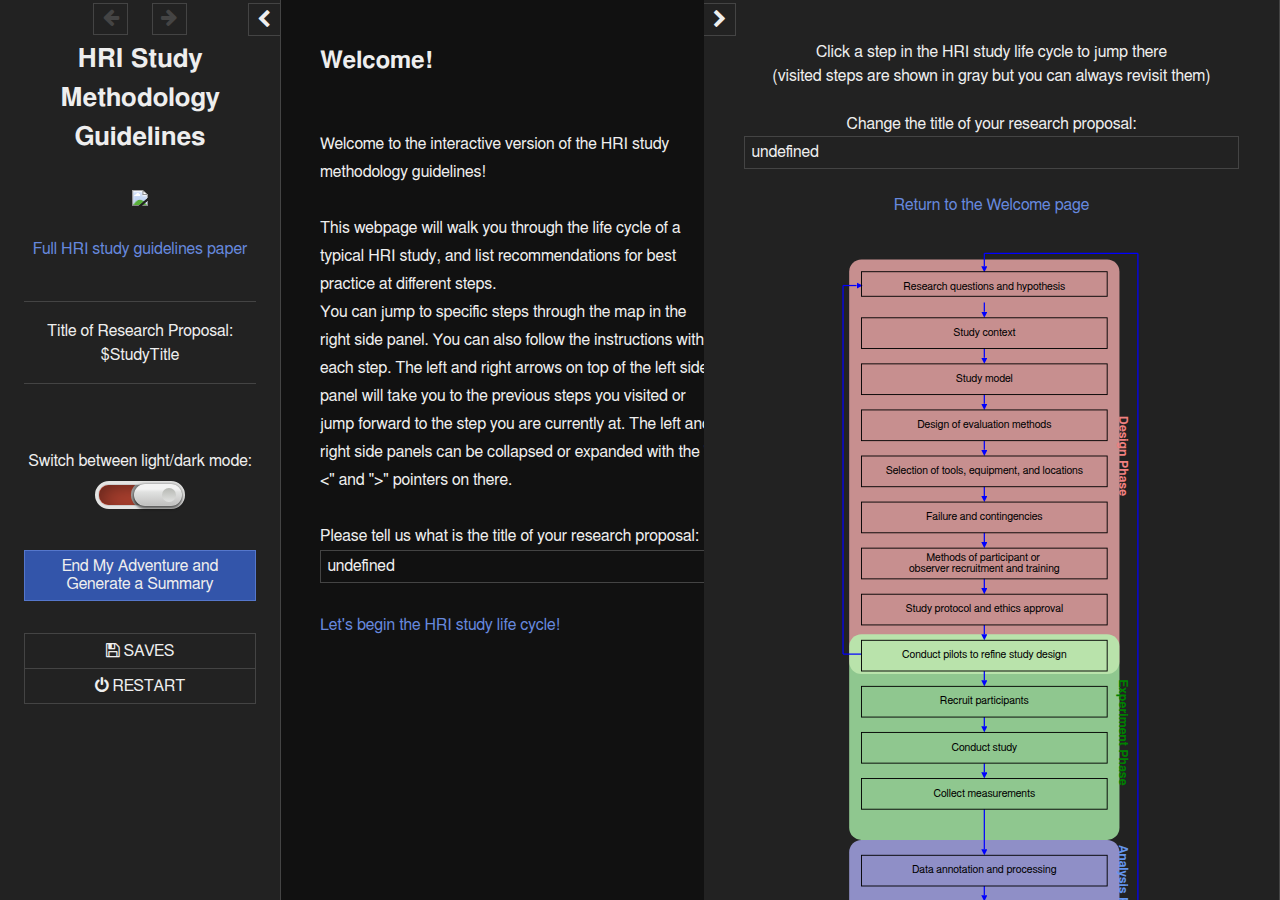
==== index.html @ 43c4a783 "Add files via upload" ====
<!DOCTYPE html>
<html data-init="no-js">
<head>
<meta charset="UTF-8" />
<title>HRI Study Methodology Guidelines</title>
<meta name="viewport" content="width=device-width,initial-scale=1" />
<!--

SugarCube (v2.31.1): A free (gratis and libre) story format.

Copyright © 2013–2020 Thomas Michael Edwards <thomasmedwards@gmail.com>.
All rights reserved.

Redistribution and use in source and binary forms, with or without
modification, are permitted provided that the following conditions are met:

1. Redistributions of source code must retain the above copyright notice, this
   list of conditions and the following disclaimer.
2. Redistributions in binary form must reproduce the above copyright notice,
   this list of conditions and the following disclaimer in the documentation
   and/or other materials provided with the distribution.

THIS SOFTWARE IS PROVIDED BY THE COPYRIGHT HOLDERS AND CONTRIBUTORS "AS IS" AND
ANY EXPRESS OR IMPLIED WARRANTIES, INCLUDING, BUT NOT LIMITED TO, THE IMPLIED
WARRANTIES OF MERCHANTABILITY AND FITNESS FOR A PARTICULAR PURPOSE ARE
DISCLAIMED. IN NO EVENT SHALL THE COPYRIGHT OWNER OR CONTRIBUTORS BE LIABLE FOR
ANY DIRECT, INDIRECT, INCIDENTAL, SPECIAL, EXEMPLARY, OR CONSEQUENTIAL DAMAGES
(INCLUDING, BUT NOT LIMITED TO, PROCUREMENT OF SUBSTITUTE GOODS OR SERVICES;
LOSS OF USE, DATA, OR PROFITS; OR BUSINESS INTERRUPTION) HOWEVER CAUSED AND
ON ANY THEORY OF LIABILITY, WHETHER IN CONTRACT, STRICT LIABILITY, OR TORT
(INCLUDING NEGLIGENCE OR OTHERWISE) ARISING IN ANY WAY OUT OF THE USE OF THIS
SOFTWARE, EVEN IF ADVISED OF THE POSSIBILITY OF SUCH DAMAGE.

-->
<script id="script-libraries" type="text/javascript">
if(document.head&&document.addEventListener&&document.querySelector&&Object.create&&Object.freeze&&JSON){document.documentElement.setAttribute("data-init", "loading");
/*! @source http://purl.eligrey.com/github/classList.js/blob/master/classList.js */
if("document" in self){if(!("classList" in document.createElement("_"))){(function(j){"use strict";if(!("Element" in j)){return}var a="classList",f="prototype",m=j.Element[f],b=Object,k=String[f].trim||function(){return this.replace(/^\s+|\s+$/g,"")},c=Array[f].indexOf||function(q){var p=0,o=this.length;for(;p<o;p++){if(p in this&&this[p]===q){return p}}return -1},n=function(o,p){this.name=o;this.code=DOMException[o];this.message=p},g=function(p,o){if(o===""){throw new n("SYNTAX_ERR","An invalid or illegal string was specified")}if(/\s/.test(o)){throw new n("INVALID_CHARACTER_ERR","String contains an invalid character")}return c.call(p,o)},d=function(s){var r=k.call(s.getAttribute("class")||""),q=r?r.split(/\s+/):[],p=0,o=q.length;for(;p<o;p++){this.push(q[p])}this._updateClassName=function(){s.setAttribute("class",this.toString())}},e=d[f]=[],i=function(){return new d(this)};n[f]=Error[f];e.item=function(o){return this[o]||null};e.contains=function(o){o+="";return g(this,o)!==-1};e.add=function(){var s=arguments,r=0,p=s.length,q,o=false;do{q=s[r]+"";if(g(this,q)===-1){this.push(q);o=true}}while(++r<p);if(o){this._updateClassName()}};e.remove=function(){var t=arguments,s=0,p=t.length,r,o=false,q;do{r=t[s]+"";q=g(this,r);while(q!==-1){this.splice(q,1);o=true;q=g(this,r)}}while(++s<p);if(o){this._updateClassName()}};e.toggle=function(p,q){p+="";var o=this.contains(p),r=o?q!==true&&"remove":q!==false&&"add";if(r){this[r](p)}if(q===true||q===false){return q}else{return !o}};e.toString=function(){return this.join(" ")};if(b.defineProperty){var l={get:i,enumerable:true,configurable:true};try{b.defineProperty(m,a,l)}catch(h){if(h.number===-2146823252){l.enumerable=false;b.defineProperty(m,a,l)}}}else{if(b[f].__defineGetter__){m.__defineGetter__(a,i)}}}(self))}else{(function(){var b=document.createElement("_");b.classList.add("c1","c2");if(!b.classList.contains("c2")){var c=function(e){var d=DOMTokenList.prototype[e];DOMTokenList.prototype[e]=function(h){var g,f=arguments.length;for(g=0;g<f;g++){h=arguments[g];d.call(this,h)}}};c("add");c("remove")}b.classList.toggle("c3",false);if(b.classList.contains("c3")){var a=DOMTokenList.prototype.toggle;DOMTokenList.prototype.toggle=function(d,e){if(1 in arguments&&!this.contains(d)===!e){return e}else{return a.call(this,d)}}}b=null}())}};
/*!
 * https://github.com/es-shims/es5-shim
 * @license es5-shim Copyright 2009-2015 by contributors, MIT License
 * see https://github.com/es-shims/es5-shim/blob/v4.5.13/LICENSE
 */
(function(t,r){"use strict";if(typeof define==="function"&&define.amd){define(r)}else if(typeof exports==="object"){module.exports=r()}else{t.returnExports=r()}})(this,function(){var t=Array;var r=t.prototype;var e=Object;var n=e.prototype;var i=Function;var a=i.prototype;var o=String;var f=o.prototype;var u=Number;var l=u.prototype;var s=r.slice;var c=r.splice;var v=r.push;var h=r.unshift;var p=r.concat;var y=r.join;var d=a.call;var g=a.apply;var w=Math.max;var b=Math.min;var T=n.toString;var m=typeof Symbol==="function"&&typeof Symbol.toStringTag==="symbol";var D;var S=Function.prototype.toString,x=/^\s*class /,O=function isES6ClassFn(t){try{var r=S.call(t);var e=r.replace(/\/\/.*\n/g,"");var n=e.replace(/\/\*[.\s\S]*\*\//g,"");var i=n.replace(/\n/gm," ").replace(/ {2}/g," ");return x.test(i)}catch(a){return false}},E=function tryFunctionObject(t){try{if(O(t)){return false}S.call(t);return true}catch(r){return false}},j="[object Function]",I="[object GeneratorFunction]",D=function isCallable(t){if(!t){return false}if(typeof t!=="function"&&typeof t!=="object"){return false}if(m){return E(t)}if(O(t)){return false}var r=T.call(t);return r===j||r===I};var M;var U=RegExp.prototype.exec,$=function tryRegexExec(t){try{U.call(t);return true}catch(r){return false}},F="[object RegExp]";M=function isRegex(t){if(typeof t!=="object"){return false}return m?$(t):T.call(t)===F};var N;var C=String.prototype.valueOf,k=function tryStringObject(t){try{C.call(t);return true}catch(r){return false}},A="[object String]";N=function isString(t){if(typeof t==="string"){return true}if(typeof t!=="object"){return false}return m?k(t):T.call(t)===A};var R=e.defineProperty&&function(){try{var t={};e.defineProperty(t,"x",{enumerable:false,value:t});for(var r in t){return false}return t.x===t}catch(n){return false}}();var P=function(t){var r;if(R){r=function(t,r,n,i){if(!i&&r in t){return}e.defineProperty(t,r,{configurable:true,enumerable:false,writable:true,value:n})}}else{r=function(t,r,e,n){if(!n&&r in t){return}t[r]=e}}return function defineProperties(e,n,i){for(var a in n){if(t.call(n,a)){r(e,a,n[a],i)}}}}(n.hasOwnProperty);var J=function isPrimitive(t){var r=typeof t;return t===null||r!=="object"&&r!=="function"};var Y=u.isNaN||function isActualNaN(t){return t!==t};var z={ToInteger:function ToInteger(t){var r=+t;if(Y(r)){r=0}else if(r!==0&&r!==1/0&&r!==-(1/0)){r=(r>0||-1)*Math.floor(Math.abs(r))}return r},ToPrimitive:function ToPrimitive(t){var r,e,n;if(J(t)){return t}e=t.valueOf;if(D(e)){r=e.call(t);if(J(r)){return r}}n=t.toString;if(D(n)){r=n.call(t);if(J(r)){return r}}throw new TypeError},ToObject:function(t){if(t==null){throw new TypeError("can't convert "+t+" to object")}return e(t)},ToUint32:function ToUint32(t){return t>>>0}};var Z=function Empty(){};P(a,{bind:function bind(t){var r=this;if(!D(r)){throw new TypeError("Function.prototype.bind called on incompatible "+r)}var n=s.call(arguments,1);var a;var o=function(){if(this instanceof a){var i=g.call(r,this,p.call(n,s.call(arguments)));if(e(i)===i){return i}return this}else{return g.call(r,t,p.call(n,s.call(arguments)))}};var f=w(0,r.length-n.length);var u=[];for(var l=0;l<f;l++){v.call(u,"$"+l)}a=i("binder","return function ("+y.call(u,",")+"){ return binder.apply(this, arguments); }")(o);if(r.prototype){Z.prototype=r.prototype;a.prototype=new Z;Z.prototype=null}return a}});var G=d.bind(n.hasOwnProperty);var H=d.bind(n.toString);var W=d.bind(s);var B=g.bind(s);if(typeof document==="object"&&document&&document.documentElement){try{W(document.documentElement.childNodes)}catch(X){var L=W;var q=B;W=function arraySliceIE(t){var r=[];var e=t.length;while(e-- >0){r[e]=t[e]}return q(r,L(arguments,1))};B=function arraySliceApplyIE(t,r){return q(W(t),r)}}}var K=d.bind(f.slice);var Q=d.bind(f.split);var V=d.bind(f.indexOf);var _=d.bind(v);var tt=d.bind(n.propertyIsEnumerable);var rt=d.bind(r.sort);var et=t.isArray||function isArray(t){return H(t)==="[object Array]"};var nt=[].unshift(0)!==1;P(r,{unshift:function(){h.apply(this,arguments);return this.length}},nt);P(t,{isArray:et});var it=e("a");var at=it[0]!=="a"||!(0 in it);var ot=function properlyBoxed(t){var r=true;var e=true;var n=false;if(t){try{t.call("foo",function(t,e,n){if(typeof n!=="object"){r=false}});t.call([1],function(){"use strict";e=typeof this==="string"},"x")}catch(i){n=true}}return!!t&&!n&&r&&e};P(r,{forEach:function forEach(t){var r=z.ToObject(this);var e=at&&N(this)?Q(this,""):r;var n=-1;var i=z.ToUint32(e.length);var a;if(arguments.length>1){a=arguments[1]}if(!D(t)){throw new TypeError("Array.prototype.forEach callback must be a function")}while(++n<i){if(n in e){if(typeof a==="undefined"){t(e[n],n,r)}else{t.call(a,e[n],n,r)}}}}},!ot(r.forEach));P(r,{map:function map(r){var e=z.ToObject(this);var n=at&&N(this)?Q(this,""):e;var i=z.ToUint32(n.length);var a=t(i);var o;if(arguments.length>1){o=arguments[1]}if(!D(r)){throw new TypeError("Array.prototype.map callback must be a function")}for(var f=0;f<i;f++){if(f in n){if(typeof o==="undefined"){a[f]=r(n[f],f,e)}else{a[f]=r.call(o,n[f],f,e)}}}return a}},!ot(r.map));P(r,{filter:function filter(t){var r=z.ToObject(this);var e=at&&N(this)?Q(this,""):r;var n=z.ToUint32(e.length);var i=[];var a;var o;if(arguments.length>1){o=arguments[1]}if(!D(t)){throw new TypeError("Array.prototype.filter callback must be a function")}for(var f=0;f<n;f++){if(f in e){a=e[f];if(typeof o==="undefined"?t(a,f,r):t.call(o,a,f,r)){_(i,a)}}}return i}},!ot(r.filter));P(r,{every:function every(t){var r=z.ToObject(this);var e=at&&N(this)?Q(this,""):r;var n=z.ToUint32(e.length);var i;if(arguments.length>1){i=arguments[1]}if(!D(t)){throw new TypeError("Array.prototype.every callback must be a function")}for(var a=0;a<n;a++){if(a in e&&!(typeof i==="undefined"?t(e[a],a,r):t.call(i,e[a],a,r))){return false}}return true}},!ot(r.every));P(r,{some:function some(t){var r=z.ToObject(this);var e=at&&N(this)?Q(this,""):r;var n=z.ToUint32(e.length);var i;if(arguments.length>1){i=arguments[1]}if(!D(t)){throw new TypeError("Array.prototype.some callback must be a function")}for(var a=0;a<n;a++){if(a in e&&(typeof i==="undefined"?t(e[a],a,r):t.call(i,e[a],a,r))){return true}}return false}},!ot(r.some));var ft=false;if(r.reduce){ft=typeof r.reduce.call("es5",function(t,r,e,n){return n})==="object"}P(r,{reduce:function reduce(t){var r=z.ToObject(this);var e=at&&N(this)?Q(this,""):r;var n=z.ToUint32(e.length);if(!D(t)){throw new TypeError("Array.prototype.reduce callback must be a function")}if(n===0&&arguments.length===1){throw new TypeError("reduce of empty array with no initial value")}var i=0;var a;if(arguments.length>=2){a=arguments[1]}else{do{if(i in e){a=e[i++];break}if(++i>=n){throw new TypeError("reduce of empty array with no initial value")}}while(true)}for(;i<n;i++){if(i in e){a=t(a,e[i],i,r)}}return a}},!ft);var ut=false;if(r.reduceRight){ut=typeof r.reduceRight.call("es5",function(t,r,e,n){return n})==="object"}P(r,{reduceRight:function reduceRight(t){var r=z.ToObject(this);var e=at&&N(this)?Q(this,""):r;var n=z.ToUint32(e.length);if(!D(t)){throw new TypeError("Array.prototype.reduceRight callback must be a function")}if(n===0&&arguments.length===1){throw new TypeError("reduceRight of empty array with no initial value")}var i;var a=n-1;if(arguments.length>=2){i=arguments[1]}else{do{if(a in e){i=e[a--];break}if(--a<0){throw new TypeError("reduceRight of empty array with no initial value")}}while(true)}if(a<0){return i}do{if(a in e){i=t(i,e[a],a,r)}}while(a--);return i}},!ut);var lt=r.indexOf&&[0,1].indexOf(1,2)!==-1;P(r,{indexOf:function indexOf(t){var r=at&&N(this)?Q(this,""):z.ToObject(this);var e=z.ToUint32(r.length);if(e===0){return-1}var n=0;if(arguments.length>1){n=z.ToInteger(arguments[1])}n=n>=0?n:w(0,e+n);for(;n<e;n++){if(n in r&&r[n]===t){return n}}return-1}},lt);var st=r.lastIndexOf&&[0,1].lastIndexOf(0,-3)!==-1;P(r,{lastIndexOf:function lastIndexOf(t){var r=at&&N(this)?Q(this,""):z.ToObject(this);var e=z.ToUint32(r.length);if(e===0){return-1}var n=e-1;if(arguments.length>1){n=b(n,z.ToInteger(arguments[1]))}n=n>=0?n:e-Math.abs(n);for(;n>=0;n--){if(n in r&&t===r[n]){return n}}return-1}},st);var ct=function(){var t=[1,2];var r=t.splice();return t.length===2&&et(r)&&r.length===0}();P(r,{splice:function splice(t,r){if(arguments.length===0){return[]}else{return c.apply(this,arguments)}}},!ct);var vt=function(){var t={};r.splice.call(t,0,0,1);return t.length===1}();P(r,{splice:function splice(t,r){if(arguments.length===0){return[]}var e=arguments;this.length=w(z.ToInteger(this.length),0);if(arguments.length>0&&typeof r!=="number"){e=W(arguments);if(e.length<2){_(e,this.length-t)}else{e[1]=z.ToInteger(r)}}return c.apply(this,e)}},!vt);var ht=function(){var r=new t(1e5);r[8]="x";r.splice(1,1);return r.indexOf("x")===7}();var pt=function(){var t=256;var r=[];r[t]="a";r.splice(t+1,0,"b");return r[t]==="a"}();P(r,{splice:function splice(t,r){var e=z.ToObject(this);var n=[];var i=z.ToUint32(e.length);var a=z.ToInteger(t);var f=a<0?w(i+a,0):b(a,i);var u=b(w(z.ToInteger(r),0),i-f);var l=0;var s;while(l<u){s=o(f+l);if(G(e,s)){n[l]=e[s]}l+=1}var c=W(arguments,2);var v=c.length;var h;if(v<u){l=f;var p=i-u;while(l<p){s=o(l+u);h=o(l+v);if(G(e,s)){e[h]=e[s]}else{delete e[h]}l+=1}l=i;var y=i-u+v;while(l>y){delete e[l-1];l-=1}}else if(v>u){l=i-u;while(l>f){s=o(l+u-1);h=o(l+v-1);if(G(e,s)){e[h]=e[s]}else{delete e[h]}l-=1}}l=f;for(var d=0;d<c.length;++d){e[l]=c[d];l+=1}e.length=i-u+v;return n}},!ht||!pt);var yt=r.join;var dt;try{dt=Array.prototype.join.call("123",",")!=="1,2,3"}catch(X){dt=true}if(dt){P(r,{join:function join(t){var r=typeof t==="undefined"?",":t;return yt.call(N(this)?Q(this,""):this,r)}},dt)}var gt=[1,2].join(undefined)!=="1,2";if(gt){P(r,{join:function join(t){var r=typeof t==="undefined"?",":t;return yt.call(this,r)}},gt)}var wt=function push(t){var r=z.ToObject(this);var e=z.ToUint32(r.length);var n=0;while(n<arguments.length){r[e+n]=arguments[n];n+=1}r.length=e+n;return e+n};var bt=function(){var t={};var r=Array.prototype.push.call(t,undefined);return r!==1||t.length!==1||typeof t[0]!=="undefined"||!G(t,0)}();P(r,{push:function push(t){if(et(this)){return v.apply(this,arguments)}return wt.apply(this,arguments)}},bt);var Tt=function(){var t=[];var r=t.push(undefined);return r!==1||t.length!==1||typeof t[0]!=="undefined"||!G(t,0)}();P(r,{push:wt},Tt);P(r,{slice:function(t,r){var e=N(this)?Q(this,""):this;return B(e,arguments)}},at);var mt=function(){try{[1,2].sort(null)}catch(t){try{[1,2].sort({})}catch(r){return false}}return true}();var Dt=function(){try{[1,2].sort(/a/);return false}catch(t){}return true}();var St=function(){try{[1,2].sort(undefined);return true}catch(t){}return false}();P(r,{sort:function sort(t){if(typeof t==="undefined"){return rt(this)}if(!D(t)){throw new TypeError("Array.prototype.sort callback must be a function")}return rt(this,t)}},mt||!St||!Dt);var xt=!tt({toString:null},"toString");var Ot=tt(function(){},"prototype");var Et=!G("x","0");var jt=function(t){var r=t.constructor;return r&&r.prototype===t};var It={$applicationCache:true,$console:true,$external:true,$frame:true,$frameElement:true,$frames:true,$innerHeight:true,$innerWidth:true,$onmozfullscreenchange:true,$onmozfullscreenerror:true,$outerHeight:true,$outerWidth:true,$pageXOffset:true,$pageYOffset:true,$parent:true,$scrollLeft:true,$scrollTop:true,$scrollX:true,$scrollY:true,$self:true,$webkitIndexedDB:true,$webkitStorageInfo:true,$window:true,$width:true,$height:true,$top:true,$localStorage:true};var Mt=function(){if(typeof window==="undefined"){return false}for(var t in window){try{if(!It["$"+t]&&G(window,t)&&window[t]!==null&&typeof window[t]==="object"){jt(window[t])}}catch(r){return true}}return false}();var Ut=function(t){if(typeof window==="undefined"||!Mt){return jt(t)}try{return jt(t)}catch(r){return false}};var $t=["toString","toLocaleString","valueOf","hasOwnProperty","isPrototypeOf","propertyIsEnumerable","constructor"];var Ft=$t.length;var Nt=function isArguments(t){return H(t)==="[object Arguments]"};var Ct=function isArguments(t){return t!==null&&typeof t==="object"&&typeof t.length==="number"&&t.length>=0&&!et(t)&&D(t.callee)};var kt=Nt(arguments)?Nt:Ct;P(e,{keys:function keys(t){var r=D(t);var e=kt(t);var n=t!==null&&typeof t==="object";var i=n&&N(t);if(!n&&!r&&!e){throw new TypeError("Object.keys called on a non-object")}var a=[];var f=Ot&&r;if(i&&Et||e){for(var u=0;u<t.length;++u){_(a,o(u))}}if(!e){for(var l in t){if(!(f&&l==="prototype")&&G(t,l)){_(a,o(l))}}}if(xt){var s=Ut(t);for(var c=0;c<Ft;c++){var v=$t[c];if(!(s&&v==="constructor")&&G(t,v)){_(a,v)}}}return a}});var At=e.keys&&function(){return e.keys(arguments).length===2}(1,2);var Rt=e.keys&&function(){var t=e.keys(arguments);return arguments.length!==1||t.length!==1||t[0]!==1}(1);var Pt=e.keys;P(e,{keys:function keys(t){if(kt(t)){return Pt(W(t))}else{return Pt(t)}}},!At||Rt);var Jt=new Date(-0xc782b5b342b24).getUTCMonth()!==0;var Yt=new Date(-0x55d318d56a724);var zt=new Date(14496624e5);var Zt=Yt.toUTCString()!=="Mon, 01 Jan -45875 11:59:59 GMT";var Gt;var Ht;var Wt=Yt.getTimezoneOffset();if(Wt<-720){Gt=Yt.toDateString()!=="Tue Jan 02 -45875";Ht=!/^Thu Dec 10 2015 \d\d:\d\d:\d\d GMT[-+]\d\d\d\d(?: |$)/.test(String(zt))}else{Gt=Yt.toDateString()!=="Mon Jan 01 -45875";Ht=!/^Wed Dec 09 2015 \d\d:\d\d:\d\d GMT[-+]\d\d\d\d(?: |$)/.test(String(zt))}var Bt=d.bind(Date.prototype.getFullYear);var Xt=d.bind(Date.prototype.getMonth);var Lt=d.bind(Date.prototype.getDate);var qt=d.bind(Date.prototype.getUTCFullYear);var Kt=d.bind(Date.prototype.getUTCMonth);var Qt=d.bind(Date.prototype.getUTCDate);var Vt=d.bind(Date.prototype.getUTCDay);var _t=d.bind(Date.prototype.getUTCHours);var tr=d.bind(Date.prototype.getUTCMinutes);var rr=d.bind(Date.prototype.getUTCSeconds);var er=d.bind(Date.prototype.getUTCMilliseconds);var nr=["Sun","Mon","Tue","Wed","Thu","Fri","Sat"];var ir=["Jan","Feb","Mar","Apr","May","Jun","Jul","Aug","Sep","Oct","Nov","Dec"];var ar=function daysInMonth(t,r){return Lt(new Date(r,t,0))};P(Date.prototype,{getFullYear:function getFullYear(){if(!this||!(this instanceof Date)){throw new TypeError("this is not a Date object.")}var t=Bt(this);if(t<0&&Xt(this)>11){return t+1}return t},getMonth:function getMonth(){if(!this||!(this instanceof Date)){throw new TypeError("this is not a Date object.")}var t=Bt(this);var r=Xt(this);if(t<0&&r>11){return 0}return r},getDate:function getDate(){if(!this||!(this instanceof Date)){throw new TypeError("this is not a Date object.")}var t=Bt(this);var r=Xt(this);var e=Lt(this);if(t<0&&r>11){if(r===12){return e}var n=ar(0,t+1);return n-e+1}return e},getUTCFullYear:function getUTCFullYear(){if(!this||!(this instanceof Date)){throw new TypeError("this is not a Date object.")}var t=qt(this);if(t<0&&Kt(this)>11){return t+1}return t},getUTCMonth:function getUTCMonth(){if(!this||!(this instanceof Date)){throw new TypeError("this is not a Date object.")}var t=qt(this);var r=Kt(this);if(t<0&&r>11){return 0}return r},getUTCDate:function getUTCDate(){if(!this||!(this instanceof Date)){throw new TypeError("this is not a Date object.")}var t=qt(this);var r=Kt(this);var e=Qt(this);if(t<0&&r>11){if(r===12){return e}var n=ar(0,t+1);return n-e+1}return e}},Jt);P(Date.prototype,{toUTCString:function toUTCString(){if(!this||!(this instanceof Date)){throw new TypeError("this is not a Date object.")}var t=Vt(this);var r=Qt(this);var e=Kt(this);var n=qt(this);var i=_t(this);var a=tr(this);var o=rr(this);return nr[t]+", "+(r<10?"0"+r:r)+" "+ir[e]+" "+n+" "+(i<10?"0"+i:i)+":"+(a<10?"0"+a:a)+":"+(o<10?"0"+o:o)+" GMT"}},Jt||Zt);P(Date.prototype,{toDateString:function toDateString(){if(!this||!(this instanceof Date)){throw new TypeError("this is not a Date object.")}var t=this.getDay();var r=this.getDate();var e=this.getMonth();var n=this.getFullYear();return nr[t]+" "+ir[e]+" "+(r<10?"0"+r:r)+" "+n}},Jt||Gt);if(Jt||Ht){Date.prototype.toString=function toString(){if(!this||!(this instanceof Date)){throw new TypeError("this is not a Date object.")}var t=this.getDay();var r=this.getDate();var e=this.getMonth();var n=this.getFullYear();var i=this.getHours();var a=this.getMinutes();var o=this.getSeconds();var f=this.getTimezoneOffset();var u=Math.floor(Math.abs(f)/60);var l=Math.floor(Math.abs(f)%60);return nr[t]+" "+ir[e]+" "+(r<10?"0"+r:r)+" "+n+" "+(i<10?"0"+i:i)+":"+(a<10?"0"+a:a)+":"+(o<10?"0"+o:o)+" GMT"+(f>0?"-":"+")+(u<10?"0"+u:u)+(l<10?"0"+l:l)};if(R){e.defineProperty(Date.prototype,"toString",{configurable:true,enumerable:false,writable:true})}}var or=-621987552e5;var fr="-000001";var ur=Date.prototype.toISOString&&new Date(or).toISOString().indexOf(fr)===-1;var lr=Date.prototype.toISOString&&new Date(-1).toISOString()!=="1969-12-31T23:59:59.999Z";var sr=d.bind(Date.prototype.getTime);P(Date.prototype,{toISOString:function toISOString(){if(!isFinite(this)||!isFinite(sr(this))){throw new RangeError("Date.prototype.toISOString called on non-finite value.")}var t=qt(this);var r=Kt(this);t+=Math.floor(r/12);r=(r%12+12)%12;var e=[r+1,Qt(this),_t(this),tr(this),rr(this)];t=(t<0?"-":t>9999?"+":"")+K("00000"+Math.abs(t),0<=t&&t<=9999?-4:-6);for(var n=0;n<e.length;++n){e[n]=K("00"+e[n],-2)}return t+"-"+W(e,0,2).join("-")+"T"+W(e,2).join(":")+"."+K("000"+er(this),-3)+"Z"}},ur||lr);var cr=function(){try{return Date.prototype.toJSON&&new Date(NaN).toJSON()===null&&new Date(or).toJSON().indexOf(fr)!==-1&&Date.prototype.toJSON.call({toISOString:function(){return true}})}catch(t){return false}}();if(!cr){Date.prototype.toJSON=function toJSON(t){var r=e(this);var n=z.ToPrimitive(r);if(typeof n==="number"&&!isFinite(n)){return null}var i=r.toISOString;if(!D(i)){throw new TypeError("toISOString property is not callable")}return i.call(r)}}var vr=Date.parse("+033658-09-27T01:46:40.000Z")===1e15;var hr=!isNaN(Date.parse("2012-04-04T24:00:00.500Z"))||!isNaN(Date.parse("2012-11-31T23:59:59.000Z"))||!isNaN(Date.parse("2012-12-31T23:59:60.000Z"));var pr=isNaN(Date.parse("2000-01-01T00:00:00.000Z"));if(pr||hr||!vr){var yr=Math.pow(2,31)-1;var dr=Y(new Date(1970,0,1,0,0,0,yr+1).getTime());Date=function(t){var r=function Date(e,n,i,a,f,u,l){var s=arguments.length;var c;if(this instanceof t){var v=u;var h=l;if(dr&&s>=7&&l>yr){var p=Math.floor(l/yr)*yr;var y=Math.floor(p/1e3);v+=y;h-=y*1e3}c=s===1&&o(e)===e?new t(r.parse(e)):s>=7?new t(e,n,i,a,f,v,h):s>=6?new t(e,n,i,a,f,v):s>=5?new t(e,n,i,a,f):s>=4?new t(e,n,i,a):s>=3?new t(e,n,i):s>=2?new t(e,n):s>=1?new t(e instanceof t?+e:e):new t}else{c=t.apply(this,arguments)}if(!J(c)){P(c,{constructor:r},true)}return c};var e=new RegExp("^"+"(\\d{4}|[+-]\\d{6})"+"(?:-(\\d{2})"+"(?:-(\\d{2})"+"(?:"+"T(\\d{2})"+":(\\d{2})"+"(?:"+":(\\d{2})"+"(?:(\\.\\d{1,}))?"+")?"+"("+"Z|"+"(?:"+"([-+])"+"(\\d{2})"+":(\\d{2})"+")"+")?)?)?)?"+"$");var n=[0,31,59,90,120,151,181,212,243,273,304,334,365];var i=function dayFromMonth(t,r){var e=r>1?1:0;return n[r]+Math.floor((t-1969+e)/4)-Math.floor((t-1901+e)/100)+Math.floor((t-1601+e)/400)+365*(t-1970)};var a=function toUTC(r){var e=0;var n=r;if(dr&&n>yr){var i=Math.floor(n/yr)*yr;var a=Math.floor(i/1e3);e+=a;n-=a*1e3}return u(new t(1970,0,1,0,0,e,n))};for(var f in t){if(G(t,f)){r[f]=t[f]}}P(r,{now:t.now,UTC:t.UTC},true);r.prototype=t.prototype;P(r.prototype,{constructor:r},true);var l=function parse(r){var n=e.exec(r);if(n){var o=u(n[1]),f=u(n[2]||1)-1,l=u(n[3]||1)-1,s=u(n[4]||0),c=u(n[5]||0),v=u(n[6]||0),h=Math.floor(u(n[7]||0)*1e3),p=Boolean(n[4]&&!n[8]),y=n[9]==="-"?1:-1,d=u(n[10]||0),g=u(n[11]||0),w;var b=c>0||v>0||h>0;if(s<(b?24:25)&&c<60&&v<60&&h<1e3&&f>-1&&f<12&&d<24&&g<60&&l>-1&&l<i(o,f+1)-i(o,f)){w=((i(o,f)+l)*24+s+d*y)*60;w=((w+c+g*y)*60+v)*1e3+h;if(p){w=a(w)}if(-864e13<=w&&w<=864e13){return w}}return NaN}return t.parse.apply(this,arguments)};P(r,{parse:l});return r}(Date)}if(!Date.now){Date.now=function now(){return(new Date).getTime()}}var gr=l.toFixed&&(8e-5.toFixed(3)!=="0.000"||.9.toFixed(0)!=="1"||1.255.toFixed(2)!=="1.25"||(1000000000000000128).toFixed(0)!=="1000000000000000128");var wr={base:1e7,size:6,data:[0,0,0,0,0,0],multiply:function multiply(t,r){var e=-1;var n=r;while(++e<wr.size){n+=t*wr.data[e];wr.data[e]=n%wr.base;n=Math.floor(n/wr.base)}},divide:function divide(t){var r=wr.size;var e=0;while(--r>=0){e+=wr.data[r];wr.data[r]=Math.floor(e/t);e=e%t*wr.base}},numToString:function numToString(){var t=wr.size;var r="";while(--t>=0){if(r!==""||t===0||wr.data[t]!==0){var e=o(wr.data[t]);if(r===""){r=e}else{r+=K("0000000",0,7-e.length)+e}}}return r},pow:function pow(t,r,e){return r===0?e:r%2===1?pow(t,r-1,e*t):pow(t*t,r/2,e)},log:function log(t){var r=0;var e=t;while(e>=4096){r+=12;e/=4096}while(e>=2){r+=1;e/=2}return r}};var br=function toFixed(t){var r,e,n,i,a,f,l,s;r=u(t);r=Y(r)?0:Math.floor(r);if(r<0||r>20){throw new RangeError("Number.toFixed called with invalid number of decimals")}e=u(this);if(Y(e)){return"NaN"}if(e<=-1e21||e>=1e21){return o(e)}n="";if(e<0){n="-";e=-e}i="0";if(e>1e-21){a=wr.log(e*wr.pow(2,69,1))-69;f=a<0?e*wr.pow(2,-a,1):e/wr.pow(2,a,1);f*=4503599627370496;a=52-a;if(a>0){wr.multiply(0,f);l=r;while(l>=7){wr.multiply(1e7,0);l-=7}wr.multiply(wr.pow(10,l,1),0);l=a-1;while(l>=23){wr.divide(1<<23);l-=23}wr.divide(1<<l);wr.multiply(1,1);wr.divide(2);i=wr.numToString()}else{wr.multiply(0,f);wr.multiply(1<<-a,0);i=wr.numToString()+K("0.00000000000000000000",2,2+r)}}if(r>0){s=i.length;if(s<=r){i=n+K("0.0000000000000000000",0,r-s+2)+i}else{i=n+K(i,0,s-r)+"."+K(i,s-r)}}else{i=n+i}return i};P(l,{toFixed:br},gr);var Tr=function(){try{return 1..toPrecision(undefined)==="1"}catch(t){return true}}();var mr=l.toPrecision;P(l,{toPrecision:function toPrecision(t){return typeof t==="undefined"?mr.call(this):mr.call(this,t)}},Tr);if("ab".split(/(?:ab)*/).length!==2||".".split(/(.?)(.?)/).length!==4||"tesst".split(/(s)*/)[1]==="t"||"test".split(/(?:)/,-1).length!==4||"".split(/.?/).length||".".split(/()()/).length>1){(function(){var t=typeof/()??/.exec("")[1]==="undefined";var r=Math.pow(2,32)-1;f.split=function(e,n){var i=String(this);if(typeof e==="undefined"&&n===0){return[]}if(!M(e)){return Q(this,e,n)}var a=[];var o=(e.ignoreCase?"i":"")+(e.multiline?"m":"")+(e.unicode?"u":"")+(e.sticky?"y":""),f=0,u,l,s,c;var h=new RegExp(e.source,o+"g");if(!t){u=new RegExp("^"+h.source+"$(?!\\s)",o)}var p=typeof n==="undefined"?r:z.ToUint32(n);l=h.exec(i);while(l){s=l.index+l[0].length;if(s>f){_(a,K(i,f,l.index));if(!t&&l.length>1){l[0].replace(u,function(){for(var t=1;t<arguments.length-2;t++){if(typeof arguments[t]==="undefined"){l[t]=void 0}}})}if(l.length>1&&l.index<i.length){v.apply(a,W(l,1))}c=l[0].length;f=s;if(a.length>=p){break}}if(h.lastIndex===l.index){h.lastIndex++}l=h.exec(i)}if(f===i.length){if(c||!h.test("")){_(a,"")}}else{_(a,K(i,f))}return a.length>p?W(a,0,p):a}})()}else if("0".split(void 0,0).length){f.split=function split(t,r){if(typeof t==="undefined"&&r===0){return[]}return Q(this,t,r)}}var Dr=f.replace;var Sr=function(){var t=[];"x".replace(/x(.)?/g,function(r,e){_(t,e)});return t.length===1&&typeof t[0]==="undefined"}();if(!Sr){f.replace=function replace(t,r){var e=D(r);var n=M(t)&&/\)[*?]/.test(t.source);if(!e||!n){return Dr.call(this,t,r)}else{var i=function(e){var n=arguments.length;var i=t.lastIndex;t.lastIndex=0;var a=t.exec(e)||[];t.lastIndex=i;_(a,arguments[n-2],arguments[n-1]);return r.apply(this,a)};return Dr.call(this,t,i)}}}var xr=f.substr;var Or="".substr&&"0b".substr(-1)!=="b";P(f,{substr:function substr(t,r){var e=t;if(t<0){e=w(this.length+t,0)}return xr.call(this,e,r)}},Or);var Er="\t\n\x0B\f\r \xa0\u1680\u180e\u2000\u2001\u2002\u2003"+"\u2004\u2005\u2006\u2007\u2008\u2009\u200a\u202f\u205f\u3000\u2028"+"\u2029\ufeff";var jr="\u200b";var Ir="["+Er+"]";var Mr=new RegExp("^"+Ir+Ir+"*");var Ur=new RegExp(Ir+Ir+"*$");var $r=f.trim&&(Er.trim()||!jr.trim());P(f,{trim:function trim(){if(typeof this==="undefined"||this===null){throw new TypeError("can't convert "+this+" to object")}return o(this).replace(Mr,"").replace(Ur,"")}},$r);var Fr=d.bind(String.prototype.trim);var Nr=f.lastIndexOf&&"abc\u3042\u3044".lastIndexOf("\u3042\u3044",2)!==-1;P(f,{lastIndexOf:function lastIndexOf(t){if(typeof this==="undefined"||this===null){throw new TypeError("can't convert "+this+" to object")}var r=o(this);var e=o(t);var n=arguments.length>1?u(arguments[1]):NaN;var i=Y(n)?Infinity:z.ToInteger(n);var a=b(w(i,0),r.length);var f=e.length;var l=a+f;while(l>0){l=w(0,l-f);var s=V(K(r,l,a+f),e);if(s!==-1){return l+s}}return-1}},Nr);var Cr=f.lastIndexOf;P(f,{lastIndexOf:function lastIndexOf(t){return Cr.apply(this,arguments)}},f.lastIndexOf.length!==1);if(parseInt(Er+"08")!==8||parseInt(Er+"0x16")!==22){parseInt=function(t){var r=/^[-+]?0[xX]/;return function parseInt(e,n){if(typeof e==="symbol"){""+e}var i=Fr(String(e));var a=u(n)||(r.test(i)?16:10);return t(i,a)}}(parseInt)}if(1/parseFloat("-0")!==-Infinity){parseFloat=function(t){return function parseFloat(r){var e=Fr(String(r));var n=t(e);return n===0&&K(e,0,1)==="-"?-0:n}}(parseFloat)}if(String(new RangeError("test"))!=="RangeError: test"){var kr=function toString(){if(typeof this==="undefined"||this===null){throw new TypeError("can't convert "+this+" to object")}var t=this.name;if(typeof t==="undefined"){t="Error"}else if(typeof t!=="string"){t=o(t)}var r=this.message;if(typeof r==="undefined"){r=""}else if(typeof r!=="string"){r=o(r)}if(!t){return r}if(!r){return t}return t+": "+r};Error.prototype.toString=kr}if(R){var Ar=function(t,r){if(tt(t,r)){var e=Object.getOwnPropertyDescriptor(t,r);if(e.configurable){e.enumerable=false;Object.defineProperty(t,r,e)}}};Ar(Error.prototype,"message");if(Error.prototype.message!==""){Error.prototype.message=""}Ar(Error.prototype,"name")}if(String(/a/gim)!=="/a/gim"){var Rr=function toString(){var t="/"+this.source+"/";if(this.global){t+="g"}if(this.ignoreCase){t+="i"}if(this.multiline){t+="m"}return t};RegExp.prototype.toString=Rr}});
//# sourceMappingURL=es5-shim.map
/*!
 * https://github.com/paulmillr/es6-shim
 * @license es6-shim Copyright 2013-2016 by Paul Miller (http://paulmillr.com)
 *   and contributors,  MIT License
 * es6-shim: v0.35.4
 * see https://github.com/paulmillr/es6-shim/blob/0.35.4/LICENSE
 * Details and documentation:
 * https://github.com/paulmillr/es6-shim/
 */
(function(e,t){if(typeof define==="function"&&define.amd){define(t)}else if(typeof exports==="object"){module.exports=t()}else{e.returnExports=t()}})(this,function(){"use strict";var e=Function.call.bind(Function.apply);var t=Function.call.bind(Function.call);var r=Array.isArray;var n=Object.keys;var o=function notThunker(t){return function notThunk(){return!e(t,this,arguments)}};var i=function(e){try{e();return false}catch(t){return true}};var a=function valueOrFalseIfThrows(e){try{return e()}catch(t){return false}};var u=o(i);var f=function(){return!i(function(){return Object.defineProperty({},"x",{get:function(){}})})};var s=!!Object.defineProperty&&f();var c=function foo(){}.name==="foo";var l=Function.call.bind(Array.prototype.forEach);var p=Function.call.bind(Array.prototype.reduce);var v=Function.call.bind(Array.prototype.filter);var y=Function.call.bind(Array.prototype.some);var h=function(e,t,r,n){if(!n&&t in e){return}if(s){Object.defineProperty(e,t,{configurable:true,enumerable:false,writable:true,value:r})}else{e[t]=r}};var b=function(e,t,r){l(n(t),function(n){var o=t[n];h(e,n,o,!!r)})};var g=Function.call.bind(Object.prototype.toString);var d=typeof/abc/==="function"?function IsCallableSlow(e){return typeof e==="function"&&g(e)==="[object Function]"}:function IsCallableFast(e){return typeof e==="function"};var m={getter:function(e,t,r){if(!s){throw new TypeError("getters require true ES5 support")}Object.defineProperty(e,t,{configurable:true,enumerable:false,get:r})},proxy:function(e,t,r){if(!s){throw new TypeError("getters require true ES5 support")}var n=Object.getOwnPropertyDescriptor(e,t);Object.defineProperty(r,t,{configurable:n.configurable,enumerable:n.enumerable,get:function getKey(){return e[t]},set:function setKey(r){e[t]=r}})},redefine:function(e,t,r){if(s){var n=Object.getOwnPropertyDescriptor(e,t);n.value=r;Object.defineProperty(e,t,n)}else{e[t]=r}},defineByDescriptor:function(e,t,r){if(s){Object.defineProperty(e,t,r)}else if("value"in r){e[t]=r.value}},preserveToString:function(e,t){if(t&&d(t.toString)){h(e,"toString",t.toString.bind(t),true)}}};var O=Object.create||function(e,t){var r=function Prototype(){};r.prototype=e;var o=new r;if(typeof t!=="undefined"){n(t).forEach(function(e){m.defineByDescriptor(o,e,t[e])})}return o};var w=function(e,t){if(!Object.setPrototypeOf){return false}return a(function(){var r=function Subclass(t){var r=new e(t);Object.setPrototypeOf(r,Subclass.prototype);return r};Object.setPrototypeOf(r,e);r.prototype=O(e.prototype,{constructor:{value:r}});return t(r)})};var j=function(){if(typeof self!=="undefined"){return self}if(typeof window!=="undefined"){return window}if(typeof global!=="undefined"){return global}throw new Error("unable to locate global object")};var S=j();var T=S.isFinite;var I=Function.call.bind(String.prototype.indexOf);var E=Function.apply.bind(Array.prototype.indexOf);var P=Function.call.bind(Array.prototype.concat);var C=Function.call.bind(String.prototype.slice);var M=Function.call.bind(Array.prototype.push);var x=Function.apply.bind(Array.prototype.push);var N=Function.call.bind(Array.prototype.shift);var A=Math.max;var R=Math.min;var _=Math.floor;var k=Math.abs;var L=Math.exp;var F=Math.log;var D=Math.sqrt;var z=Function.call.bind(Object.prototype.hasOwnProperty);var q;var W=function(){};var G=S.Map;var H=G&&G.prototype["delete"];var V=G&&G.prototype.get;var B=G&&G.prototype.has;var U=G&&G.prototype.set;var $=S.Symbol||{};var J=$.species||"@@species";var X=Number.isNaN||function isNaN(e){return e!==e};var K=Number.isFinite||function isFinite(e){return typeof e==="number"&&T(e)};var Z=d(Math.sign)?Math.sign:function sign(e){var t=Number(e);if(t===0){return t}if(X(t)){return t}return t<0?-1:1};var Y=function log1p(e){var t=Number(e);if(t<-1||X(t)){return NaN}if(t===0||t===Infinity){return t}if(t===-1){return-Infinity}return 1+t-1===0?t:t*(F(1+t)/(1+t-1))};var Q=function isArguments(e){return g(e)==="[object Arguments]"};var ee=function isArguments(e){return e!==null&&typeof e==="object"&&typeof e.length==="number"&&e.length>=0&&g(e)!=="[object Array]"&&g(e.callee)==="[object Function]"};var te=Q(arguments)?Q:ee;var re={primitive:function(e){return e===null||typeof e!=="function"&&typeof e!=="object"},string:function(e){return g(e)==="[object String]"},regex:function(e){return g(e)==="[object RegExp]"},symbol:function(e){return typeof S.Symbol==="function"&&typeof e==="symbol"}};var ne=function overrideNative(e,t,r){var n=e[t];h(e,t,r,true);m.preserveToString(e[t],n)};var oe=typeof $==="function"&&typeof $["for"]==="function"&&re.symbol($());var ie=re.symbol($.iterator)?$.iterator:"_es6-shim iterator_";if(S.Set&&typeof(new S.Set)["@@iterator"]==="function"){ie="@@iterator"}if(!S.Reflect){h(S,"Reflect",{},true)}var ae=S.Reflect;var ue=String;var fe=typeof document==="undefined"||!document?null:document.all;var se=fe==null?function isNullOrUndefined(e){return e==null}:function isNullOrUndefinedAndNotDocumentAll(e){return e==null&&e!==fe};var ce={Call:function Call(t,r){var n=arguments.length>2?arguments[2]:[];if(!ce.IsCallable(t)){throw new TypeError(t+" is not a function")}return e(t,r,n)},RequireObjectCoercible:function(e,t){if(se(e)){throw new TypeError(t||"Cannot call method on "+e)}return e},TypeIsObject:function(e){if(e===void 0||e===null||e===true||e===false){return false}return typeof e==="function"||typeof e==="object"||e===fe},ToObject:function(e,t){return Object(ce.RequireObjectCoercible(e,t))},IsCallable:d,IsConstructor:function(e){return ce.IsCallable(e)},ToInt32:function(e){return ce.ToNumber(e)>>0},ToUint32:function(e){return ce.ToNumber(e)>>>0},ToNumber:function(e){if(g(e)==="[object Symbol]"){throw new TypeError("Cannot convert a Symbol value to a number")}return+e},ToInteger:function(e){var t=ce.ToNumber(e);if(X(t)){return 0}if(t===0||!K(t)){return t}return(t>0?1:-1)*_(k(t))},ToLength:function(e){var t=ce.ToInteger(e);if(t<=0){return 0}if(t>Number.MAX_SAFE_INTEGER){return Number.MAX_SAFE_INTEGER}return t},SameValue:function(e,t){if(e===t){if(e===0){return 1/e===1/t}return true}return X(e)&&X(t)},SameValueZero:function(e,t){return e===t||X(e)&&X(t)},IsIterable:function(e){return ce.TypeIsObject(e)&&(typeof e[ie]!=="undefined"||te(e))},GetIterator:function(e){if(te(e)){return new q(e,"value")}var t=ce.GetMethod(e,ie);if(!ce.IsCallable(t)){throw new TypeError("value is not an iterable")}var r=ce.Call(t,e);if(!ce.TypeIsObject(r)){throw new TypeError("bad iterator")}return r},GetMethod:function(e,t){var r=ce.ToObject(e)[t];if(se(r)){return void 0}if(!ce.IsCallable(r)){throw new TypeError("Method not callable: "+t)}return r},IteratorComplete:function(e){return!!e.done},IteratorClose:function(e,t){var r=ce.GetMethod(e,"return");if(r===void 0){return}var n,o;try{n=ce.Call(r,e)}catch(i){o=i}if(t){return}if(o){throw o}if(!ce.TypeIsObject(n)){throw new TypeError("Iterator's return method returned a non-object.")}},IteratorNext:function(e){var t=arguments.length>1?e.next(arguments[1]):e.next();if(!ce.TypeIsObject(t)){throw new TypeError("bad iterator")}return t},IteratorStep:function(e){var t=ce.IteratorNext(e);var r=ce.IteratorComplete(t);return r?false:t},Construct:function(e,t,r,n){var o=typeof r==="undefined"?e:r;if(!n&&ae.construct){return ae.construct(e,t,o)}var i=o.prototype;if(!ce.TypeIsObject(i)){i=Object.prototype}var a=O(i);var u=ce.Call(e,a,t);return ce.TypeIsObject(u)?u:a},SpeciesConstructor:function(e,t){var r=e.constructor;if(r===void 0){return t}if(!ce.TypeIsObject(r)){throw new TypeError("Bad constructor")}var n=r[J];if(se(n)){return t}if(!ce.IsConstructor(n)){throw new TypeError("Bad @@species")}return n},CreateHTML:function(e,t,r,n){var o=ce.ToString(e);var i="<"+t;if(r!==""){var a=ce.ToString(n);var u=a.replace(/"/g,"&quot;");i+=" "+r+'="'+u+'"'}var f=i+">";var s=f+o;return s+"</"+t+">"},IsRegExp:function IsRegExp(e){if(!ce.TypeIsObject(e)){return false}var t=e[$.match];if(typeof t!=="undefined"){return!!t}return re.regex(e)},ToString:function ToString(e){return ue(e)}};if(s&&oe){var le=function defineWellKnownSymbol(e){if(re.symbol($[e])){return $[e]}var t=$["for"]("Symbol."+e);Object.defineProperty($,e,{configurable:false,enumerable:false,writable:false,value:t});return t};if(!re.symbol($.search)){var pe=le("search");var ve=String.prototype.search;h(RegExp.prototype,pe,function search(e){return ce.Call(ve,e,[this])});var ye=function search(e){var t=ce.RequireObjectCoercible(this);if(!se(e)){var r=ce.GetMethod(e,pe);if(typeof r!=="undefined"){return ce.Call(r,e,[t])}}return ce.Call(ve,t,[ce.ToString(e)])};ne(String.prototype,"search",ye)}if(!re.symbol($.replace)){var he=le("replace");var be=String.prototype.replace;h(RegExp.prototype,he,function replace(e,t){return ce.Call(be,e,[this,t])});var ge=function replace(e,t){var r=ce.RequireObjectCoercible(this);if(!se(e)){var n=ce.GetMethod(e,he);if(typeof n!=="undefined"){return ce.Call(n,e,[r,t])}}return ce.Call(be,r,[ce.ToString(e),t])};ne(String.prototype,"replace",ge)}if(!re.symbol($.split)){var de=le("split");var me=String.prototype.split;h(RegExp.prototype,de,function split(e,t){return ce.Call(me,e,[this,t])});var Oe=function split(e,t){var r=ce.RequireObjectCoercible(this);if(!se(e)){var n=ce.GetMethod(e,de);if(typeof n!=="undefined"){return ce.Call(n,e,[r,t])}}return ce.Call(me,r,[ce.ToString(e),t])};ne(String.prototype,"split",Oe)}var we=re.symbol($.match);var je=we&&function(){var e={};e[$.match]=function(){return 42};return"a".match(e)!==42}();if(!we||je){var Se=le("match");var Te=String.prototype.match;h(RegExp.prototype,Se,function match(e){return ce.Call(Te,e,[this])});var Ie=function match(e){var t=ce.RequireObjectCoercible(this);if(!se(e)){var r=ce.GetMethod(e,Se);if(typeof r!=="undefined"){return ce.Call(r,e,[t])}}return ce.Call(Te,t,[ce.ToString(e)])};ne(String.prototype,"match",Ie)}}var Ee=function wrapConstructor(e,t,r){m.preserveToString(t,e);if(Object.setPrototypeOf){Object.setPrototypeOf(e,t)}if(s){l(Object.getOwnPropertyNames(e),function(n){if(n in W||r[n]){return}m.proxy(e,n,t)})}else{l(Object.keys(e),function(n){if(n in W||r[n]){return}t[n]=e[n]})}t.prototype=e.prototype;m.redefine(e.prototype,"constructor",t)};var Pe=function(){return this};var Ce=function(e){if(s&&!z(e,J)){m.getter(e,J,Pe)}};var Me=function(e,t){var r=t||function iterator(){return this};h(e,ie,r);if(!e[ie]&&re.symbol(ie)){e[ie]=r}};var xe=function createDataProperty(e,t,r){if(s){Object.defineProperty(e,t,{configurable:true,enumerable:true,writable:true,value:r})}else{e[t]=r}};var Ne=function createDataPropertyOrThrow(e,t,r){xe(e,t,r);if(!ce.SameValue(e[t],r)){throw new TypeError("property is nonconfigurable")}};var Ae=function(e,t,r,n){if(!ce.TypeIsObject(e)){throw new TypeError("Constructor requires `new`: "+t.name)}var o=t.prototype;if(!ce.TypeIsObject(o)){o=r}var i=O(o);for(var a in n){if(z(n,a)){var u=n[a];h(i,a,u,true)}}return i};if(String.fromCodePoint&&String.fromCodePoint.length!==1){var Re=String.fromCodePoint;ne(String,"fromCodePoint",function fromCodePoint(e){return ce.Call(Re,this,arguments)})}var _e={fromCodePoint:function fromCodePoint(e){var t=[];var r;for(var n=0,o=arguments.length;n<o;n++){r=Number(arguments[n]);if(!ce.SameValue(r,ce.ToInteger(r))||r<0||r>1114111){throw new RangeError("Invalid code point "+r)}if(r<65536){M(t,String.fromCharCode(r))}else{r-=65536;M(t,String.fromCharCode((r>>10)+55296));M(t,String.fromCharCode(r%1024+56320))}}return t.join("")},raw:function raw(e){var t=ce.ToObject(e,"bad callSite");var r=ce.ToObject(t.raw,"bad raw value");var n=r.length;var o=ce.ToLength(n);if(o<=0){return""}var i=[];var a=0;var u,f,s,c;while(a<o){u=ce.ToString(a);s=ce.ToString(r[u]);M(i,s);if(a+1>=o){break}f=a+1<arguments.length?arguments[a+1]:"";c=ce.ToString(f);M(i,c);a+=1}return i.join("")}};if(String.raw&&String.raw({raw:{0:"x",1:"y",length:2}})!=="xy"){ne(String,"raw",_e.raw)}b(String,_e);var ke=function repeat(e,t){if(t<1){return""}if(t%2){return repeat(e,t-1)+e}var r=repeat(e,t/2);return r+r};var Le=Infinity;var Fe={repeat:function repeat(e){var t=ce.ToString(ce.RequireObjectCoercible(this));var r=ce.ToInteger(e);if(r<0||r>=Le){throw new RangeError("repeat count must be less than infinity and not overflow maximum string size")}return ke(t,r)},startsWith:function startsWith(e){var t=ce.ToString(ce.RequireObjectCoercible(this));if(ce.IsRegExp(e)){throw new TypeError('Cannot call method "startsWith" with a regex')}var r=ce.ToString(e);var n;if(arguments.length>1){n=arguments[1]}var o=A(ce.ToInteger(n),0);return C(t,o,o+r.length)===r},endsWith:function endsWith(e){var t=ce.ToString(ce.RequireObjectCoercible(this));if(ce.IsRegExp(e)){throw new TypeError('Cannot call method "endsWith" with a regex')}var r=ce.ToString(e);var n=t.length;var o;if(arguments.length>1){o=arguments[1]}var i=typeof o==="undefined"?n:ce.ToInteger(o);var a=R(A(i,0),n);return C(t,a-r.length,a)===r},includes:function includes(e){if(ce.IsRegExp(e)){throw new TypeError('"includes" does not accept a RegExp')}var t=ce.ToString(e);var r;if(arguments.length>1){r=arguments[1]}return I(this,t,r)!==-1},codePointAt:function codePointAt(e){var t=ce.ToString(ce.RequireObjectCoercible(this));var r=ce.ToInteger(e);var n=t.length;if(r>=0&&r<n){var o=t.charCodeAt(r);var i=r+1===n;if(o<55296||o>56319||i){return o}var a=t.charCodeAt(r+1);if(a<56320||a>57343){return o}return(o-55296)*1024+(a-56320)+65536}}};if(String.prototype.includes&&"a".includes("a",Infinity)!==false){ne(String.prototype,"includes",Fe.includes)}if(String.prototype.startsWith&&String.prototype.endsWith){var De=i(function(){return"/a/".startsWith(/a/)});var ze=a(function(){return"abc".startsWith("a",Infinity)===false});if(!De||!ze){ne(String.prototype,"startsWith",Fe.startsWith);ne(String.prototype,"endsWith",Fe.endsWith)}}if(oe){var qe=a(function(){var e=/a/;e[$.match]=false;return"/a/".startsWith(e)});if(!qe){ne(String.prototype,"startsWith",Fe.startsWith)}var We=a(function(){var e=/a/;e[$.match]=false;return"/a/".endsWith(e)});if(!We){ne(String.prototype,"endsWith",Fe.endsWith)}var Ge=a(function(){var e=/a/;e[$.match]=false;return"/a/".includes(e)});if(!Ge){ne(String.prototype,"includes",Fe.includes)}}b(String.prototype,Fe);var He=["\t\n\x0B\f\r \xa0\u1680\u180e\u2000\u2001\u2002\u2003","\u2004\u2005\u2006\u2007\u2008\u2009\u200a\u202f\u205f\u3000\u2028","\u2029\ufeff"].join("");var Ve=new RegExp("(^["+He+"]+)|(["+He+"]+$)","g");var Be=function trim(){return ce.ToString(ce.RequireObjectCoercible(this)).replace(Ve,"")};var Ue=["\x85","\u200b","\ufffe"].join("");var $e=new RegExp("["+Ue+"]","g");var Je=/^[-+]0x[0-9a-f]+$/i;var Xe=Ue.trim().length!==Ue.length;h(String.prototype,"trim",Be,Xe);var Ke=function(e){return{value:e,done:arguments.length===0}};var Ze=function(e){ce.RequireObjectCoercible(e);this._s=ce.ToString(e);this._i=0};Ze.prototype.next=function(){var e=this._s;var t=this._i;if(typeof e==="undefined"||t>=e.length){this._s=void 0;return Ke()}var r=e.charCodeAt(t);var n,o;if(r<55296||r>56319||t+1===e.length){o=1}else{n=e.charCodeAt(t+1);o=n<56320||n>57343?1:2}this._i=t+o;return Ke(e.substr(t,o))};Me(Ze.prototype);Me(String.prototype,function(){return new Ze(this)});var Ye={from:function from(e){var r=this;var n;if(arguments.length>1){n=arguments[1]}var o,i;if(typeof n==="undefined"){o=false}else{if(!ce.IsCallable(n)){throw new TypeError("Array.from: when provided, the second argument must be a function")}if(arguments.length>2){i=arguments[2]}o=true}var a=typeof(te(e)||ce.GetMethod(e,ie))!=="undefined";var u,f,s;if(a){f=ce.IsConstructor(r)?Object(new r):[];var c=ce.GetIterator(e);var l,p;s=0;while(true){l=ce.IteratorStep(c);if(l===false){break}p=l.value;try{if(o){p=typeof i==="undefined"?n(p,s):t(n,i,p,s)}f[s]=p}catch(v){ce.IteratorClose(c,true);throw v}s+=1}u=s}else{var y=ce.ToObject(e);u=ce.ToLength(y.length);f=ce.IsConstructor(r)?Object(new r(u)):new Array(u);var h;for(s=0;s<u;++s){h=y[s];if(o){h=typeof i==="undefined"?n(h,s):t(n,i,h,s)}Ne(f,s,h)}}f.length=u;return f},of:function of(){var e=arguments.length;var t=this;var n=r(t)||!ce.IsCallable(t)?new Array(e):ce.Construct(t,[e]);for(var o=0;o<e;++o){Ne(n,o,arguments[o])}n.length=e;return n}};b(Array,Ye);Ce(Array);q=function(e,t){this.i=0;this.array=e;this.kind=t};b(q.prototype,{next:function(){var e=this.i;var t=this.array;if(!(this instanceof q)){throw new TypeError("Not an ArrayIterator")}if(typeof t!=="undefined"){var r=ce.ToLength(t.length);for(;e<r;e++){var n=this.kind;var o;if(n==="key"){o=e}else if(n==="value"){o=t[e]}else if(n==="entry"){o=[e,t[e]]}this.i=e+1;return Ke(o)}}this.array=void 0;return Ke()}});Me(q.prototype);var Qe=Array.of===Ye.of||function(){var e=function Foo(e){this.length=e};e.prototype=[];var t=Array.of.apply(e,[1,2]);return t instanceof e&&t.length===2}();if(!Qe){ne(Array,"of",Ye.of)}var et={copyWithin:function copyWithin(e,t){var r=ce.ToObject(this);var n=ce.ToLength(r.length);var o=ce.ToInteger(e);var i=ce.ToInteger(t);var a=o<0?A(n+o,0):R(o,n);var u=i<0?A(n+i,0):R(i,n);var f;if(arguments.length>2){f=arguments[2]}var s=typeof f==="undefined"?n:ce.ToInteger(f);var c=s<0?A(n+s,0):R(s,n);var l=R(c-u,n-a);var p=1;if(u<a&&a<u+l){p=-1;u+=l-1;a+=l-1}while(l>0){if(u in r){r[a]=r[u]}else{delete r[a]}u+=p;a+=p;l-=1}return r},fill:function fill(e){var t;if(arguments.length>1){t=arguments[1]}var r;if(arguments.length>2){r=arguments[2]}var n=ce.ToObject(this);var o=ce.ToLength(n.length);t=ce.ToInteger(typeof t==="undefined"?0:t);r=ce.ToInteger(typeof r==="undefined"?o:r);var i=t<0?A(o+t,0):R(t,o);var a=r<0?o+r:r;for(var u=i;u<o&&u<a;++u){n[u]=e}return n},find:function find(e){var r=ce.ToObject(this);var n=ce.ToLength(r.length);if(!ce.IsCallable(e)){throw new TypeError("Array#find: predicate must be a function")}var o=arguments.length>1?arguments[1]:null;for(var i=0,a;i<n;i++){a=r[i];if(o){if(t(e,o,a,i,r)){return a}}else if(e(a,i,r)){return a}}},findIndex:function findIndex(e){var r=ce.ToObject(this);var n=ce.ToLength(r.length);if(!ce.IsCallable(e)){throw new TypeError("Array#findIndex: predicate must be a function")}var o=arguments.length>1?arguments[1]:null;for(var i=0;i<n;i++){if(o){if(t(e,o,r[i],i,r)){return i}}else if(e(r[i],i,r)){return i}}return-1},keys:function keys(){return new q(this,"key")},values:function values(){return new q(this,"value")},entries:function entries(){return new q(this,"entry")}};if(Array.prototype.keys&&!ce.IsCallable([1].keys().next)){delete Array.prototype.keys}if(Array.prototype.entries&&!ce.IsCallable([1].entries().next)){delete Array.prototype.entries}if(Array.prototype.keys&&Array.prototype.entries&&!Array.prototype.values&&Array.prototype[ie]){b(Array.prototype,{values:Array.prototype[ie]});if(re.symbol($.unscopables)){Array.prototype[$.unscopables].values=true}}if(c&&Array.prototype.values&&Array.prototype.values.name!=="values"){var tt=Array.prototype.values;ne(Array.prototype,"values",function values(){return ce.Call(tt,this,arguments)});h(Array.prototype,ie,Array.prototype.values,true)}b(Array.prototype,et);if(1/[true].indexOf(true,-0)<0){h(Array.prototype,"indexOf",function indexOf(e){var t=E(this,arguments);if(t===0&&1/t<0){return 0}return t},true)}Me(Array.prototype,function(){return this.values()});if(Object.getPrototypeOf){Me(Object.getPrototypeOf([].values()))}var rt=function(){return a(function(){return Array.from({length:-1}).length===0})}();var nt=function(){var e=Array.from([0].entries());return e.length===1&&r(e[0])&&e[0][0]===0&&e[0][1]===0}();if(!rt||!nt){ne(Array,"from",Ye.from)}var ot=function(){return a(function(){return Array.from([0],void 0)})}();if(!ot){var it=Array.from;ne(Array,"from",function from(e){if(arguments.length>1&&typeof arguments[1]!=="undefined"){return ce.Call(it,this,arguments)}else{return t(it,this,e)}})}var at=-(Math.pow(2,32)-1);var ut=function(e,r){var n={length:at};n[r?(n.length>>>0)-1:0]=true;return a(function(){t(e,n,function(){throw new RangeError("should not reach here")},[]);return true})};if(!ut(Array.prototype.forEach)){var ft=Array.prototype.forEach;ne(Array.prototype,"forEach",function forEach(e){return ce.Call(ft,this.length>=0?this:[],arguments)},true)}if(!ut(Array.prototype.map)){var st=Array.prototype.map;ne(Array.prototype,"map",function map(e){return ce.Call(st,this.length>=0?this:[],arguments)},true)}if(!ut(Array.prototype.filter)){var ct=Array.prototype.filter;ne(Array.prototype,"filter",function filter(e){return ce.Call(ct,this.length>=0?this:[],arguments)},true)}if(!ut(Array.prototype.some)){var lt=Array.prototype.some;ne(Array.prototype,"some",function some(e){return ce.Call(lt,this.length>=0?this:[],arguments)},true)}if(!ut(Array.prototype.every)){var pt=Array.prototype.every;ne(Array.prototype,"every",function every(e){return ce.Call(pt,this.length>=0?this:[],arguments)},true)}if(!ut(Array.prototype.reduce)){var vt=Array.prototype.reduce;ne(Array.prototype,"reduce",function reduce(e){return ce.Call(vt,this.length>=0?this:[],arguments)},true)}if(!ut(Array.prototype.reduceRight,true)){var yt=Array.prototype.reduceRight;ne(Array.prototype,"reduceRight",function reduceRight(e){return ce.Call(yt,this.length>=0?this:[],arguments)},true)}var ht=Number("0o10")!==8;var bt=Number("0b10")!==2;var gt=y(Ue,function(e){return Number(e+0+e)===0});if(ht||bt||gt){var dt=Number;var mt=/^0b[01]+$/i;var Ot=/^0o[0-7]+$/i;var wt=mt.test.bind(mt);var jt=Ot.test.bind(Ot);var St=function(e){var t;if(typeof e.valueOf==="function"){t=e.valueOf();if(re.primitive(t)){return t}}if(typeof e.toString==="function"){t=e.toString();if(re.primitive(t)){return t}}throw new TypeError("No default value")};var Tt=$e.test.bind($e);var It=Je.test.bind(Je);var Et=function(){var e=function Number(t){var r;if(arguments.length>0){r=re.primitive(t)?t:St(t,"number")}else{r=0}if(typeof r==="string"){r=ce.Call(Be,r);if(wt(r)){r=parseInt(C(r,2),2)}else if(jt(r)){r=parseInt(C(r,2),8)}else if(Tt(r)||It(r)){r=NaN}}var n=this;var o=a(function(){dt.prototype.valueOf.call(n);return true});if(n instanceof e&&!o){return new dt(r)}return dt(r)};return e}();Ee(dt,Et,{});b(Et,{NaN:dt.NaN,MAX_VALUE:dt.MAX_VALUE,MIN_VALUE:dt.MIN_VALUE,NEGATIVE_INFINITY:dt.NEGATIVE_INFINITY,POSITIVE_INFINITY:dt.POSITIVE_INFINITY});Number=Et;m.redefine(S,"Number",Et)}var Pt=Math.pow(2,53)-1;b(Number,{MAX_SAFE_INTEGER:Pt,MIN_SAFE_INTEGER:-Pt,EPSILON:2.220446049250313e-16,parseInt:S.parseInt,parseFloat:S.parseFloat,isFinite:K,isInteger:function isInteger(e){return K(e)&&ce.ToInteger(e)===e},isSafeInteger:function isSafeInteger(e){return Number.isInteger(e)&&k(e)<=Number.MAX_SAFE_INTEGER},isNaN:X});h(Number,"parseInt",S.parseInt,Number.parseInt!==S.parseInt);if([,1].find(function(){return true})===1){ne(Array.prototype,"find",et.find)}if([,1].findIndex(function(){return true})!==0){ne(Array.prototype,"findIndex",et.findIndex)}var Ct=Function.bind.call(Function.bind,Object.prototype.propertyIsEnumerable);var Mt=function ensureEnumerable(e,t){if(s&&Ct(e,t)){Object.defineProperty(e,t,{enumerable:false})}};var xt=function sliceArgs(){var e=Number(this);var t=arguments.length;var r=t-e;var n=new Array(r<0?0:r);for(var o=e;o<t;++o){n[o-e]=arguments[o]}return n};var Nt=function assignTo(e){return function assignToSource(t,r){t[r]=e[r];return t}};var At=function(e,t){var r=n(Object(t));var o;if(ce.IsCallable(Object.getOwnPropertySymbols)){o=v(Object.getOwnPropertySymbols(Object(t)),Ct(t))}return p(P(r,o||[]),Nt(t),e)};var Rt={assign:function(e,t){var r=ce.ToObject(e,"Cannot convert undefined or null to object");return p(ce.Call(xt,1,arguments),At,r)},is:function is(e,t){return ce.SameValue(e,t)}};var _t=Object.assign&&Object.preventExtensions&&function(){var e=Object.preventExtensions({1:2});try{Object.assign(e,"xy")}catch(t){return e[1]==="y"}}();if(_t){ne(Object,"assign",Rt.assign)}b(Object,Rt);if(s){var kt={setPrototypeOf:function(e,r){var n;var o=function(e,t){if(!ce.TypeIsObject(e)){throw new TypeError("cannot set prototype on a non-object")}if(!(t===null||ce.TypeIsObject(t))){throw new TypeError("can only set prototype to an object or null"+t)}};var i=function(e,r){o(e,r);t(n,e,r);return e};try{n=e.getOwnPropertyDescriptor(e.prototype,r).set;t(n,{},null)}catch(a){if(e.prototype!=={}[r]){return}n=function(e){this[r]=e};i.polyfill=i(i({},null),e.prototype)instanceof e}return i}(Object,"__proto__")};b(Object,kt)}if(Object.setPrototypeOf&&Object.getPrototypeOf&&Object.getPrototypeOf(Object.setPrototypeOf({},null))!==null&&Object.getPrototypeOf(Object.create(null))===null){(function(){var e=Object.create(null);var t=Object.getPrototypeOf;var r=Object.setPrototypeOf;Object.getPrototypeOf=function(r){var n=t(r);return n===e?null:n};Object.setPrototypeOf=function(t,n){var o=n===null?e:n;return r(t,o)};Object.setPrototypeOf.polyfill=false})()}var Lt=!i(function(){return Object.keys("foo")});if(!Lt){var Ft=Object.keys;ne(Object,"keys",function keys(e){return Ft(ce.ToObject(e))});n=Object.keys}var Dt=i(function(){return Object.keys(/a/g)});if(Dt){var zt=Object.keys;ne(Object,"keys",function keys(e){if(re.regex(e)){var t=[];for(var r in e){if(z(e,r)){M(t,r)}}return t}return zt(e)});n=Object.keys}if(Object.getOwnPropertyNames){var qt=!i(function(){return Object.getOwnPropertyNames("foo")});if(!qt){var Wt=typeof window==="object"?Object.getOwnPropertyNames(window):[];var Gt=Object.getOwnPropertyNames;ne(Object,"getOwnPropertyNames",function getOwnPropertyNames(e){var t=ce.ToObject(e);if(g(t)==="[object Window]"){try{return Gt(t)}catch(r){return P([],Wt)}}return Gt(t)})}}if(Object.getOwnPropertyDescriptor){var Ht=!i(function(){return Object.getOwnPropertyDescriptor("foo","bar")});if(!Ht){var Vt=Object.getOwnPropertyDescriptor;ne(Object,"getOwnPropertyDescriptor",function getOwnPropertyDescriptor(e,t){return Vt(ce.ToObject(e),t)})}}if(Object.seal){var Bt=!i(function(){return Object.seal("foo")});if(!Bt){var Ut=Object.seal;ne(Object,"seal",function seal(e){if(!ce.TypeIsObject(e)){return e}return Ut(e)})}}if(Object.isSealed){var $t=!i(function(){return Object.isSealed("foo")});if(!$t){var Jt=Object.isSealed;ne(Object,"isSealed",function isSealed(e){if(!ce.TypeIsObject(e)){return true}return Jt(e)})}}if(Object.freeze){var Xt=!i(function(){return Object.freeze("foo")});if(!Xt){var Kt=Object.freeze;ne(Object,"freeze",function freeze(e){if(!ce.TypeIsObject(e)){return e}return Kt(e)})}}if(Object.isFrozen){var Zt=!i(function(){return Object.isFrozen("foo")});if(!Zt){var Yt=Object.isFrozen;ne(Object,"isFrozen",function isFrozen(e){if(!ce.TypeIsObject(e)){return true}return Yt(e)})}}if(Object.preventExtensions){var Qt=!i(function(){return Object.preventExtensions("foo")});if(!Qt){var er=Object.preventExtensions;ne(Object,"preventExtensions",function preventExtensions(e){if(!ce.TypeIsObject(e)){return e}return er(e)})}}if(Object.isExtensible){var tr=!i(function(){return Object.isExtensible("foo")});if(!tr){var rr=Object.isExtensible;ne(Object,"isExtensible",function isExtensible(e){if(!ce.TypeIsObject(e)){return false}return rr(e)})}}if(Object.getPrototypeOf){var nr=!i(function(){return Object.getPrototypeOf("foo")});if(!nr){var or=Object.getPrototypeOf;ne(Object,"getPrototypeOf",function getPrototypeOf(e){return or(ce.ToObject(e))})}}var ir=s&&function(){var e=Object.getOwnPropertyDescriptor(RegExp.prototype,"flags");return e&&ce.IsCallable(e.get)}();if(s&&!ir){var ar=function flags(){if(!ce.TypeIsObject(this)){throw new TypeError("Method called on incompatible type: must be an object.")}var e="";if(this.global){e+="g"}if(this.ignoreCase){e+="i"}if(this.multiline){e+="m"}if(this.unicode){e+="u"}if(this.sticky){e+="y"}return e};m.getter(RegExp.prototype,"flags",ar)}var ur=s&&a(function(){return String(new RegExp(/a/g,"i"))==="/a/i"});var fr=oe&&s&&function(){var e=/./;e[$.match]=false;return RegExp(e)===e}();var sr=a(function(){return RegExp.prototype.toString.call({source:"abc"})==="/abc/"});var cr=sr&&a(function(){return RegExp.prototype.toString.call({source:"a",flags:"b"})==="/a/b"});if(!sr||!cr){var lr=RegExp.prototype.toString;h(RegExp.prototype,"toString",function toString(){var e=ce.RequireObjectCoercible(this);if(re.regex(e)){return t(lr,e)}var r=ue(e.source);var n=ue(e.flags);return"/"+r+"/"+n},true);m.preserveToString(RegExp.prototype.toString,lr)}if(s&&(!ur||fr)){var pr=Object.getOwnPropertyDescriptor(RegExp.prototype,"flags").get;var vr=Object.getOwnPropertyDescriptor(RegExp.prototype,"source")||{};var yr=function(){return this.source};var hr=ce.IsCallable(vr.get)?vr.get:yr;var br=RegExp;var gr=function(){return function RegExp(e,t){var r=ce.IsRegExp(e);var n=this instanceof RegExp;if(!n&&r&&typeof t==="undefined"&&e.constructor===RegExp){return e}var o=e;var i=t;if(re.regex(e)){o=ce.Call(hr,e);i=typeof t==="undefined"?ce.Call(pr,e):t;return new RegExp(o,i)}else if(r){o=e.source;i=typeof t==="undefined"?e.flags:t}return new br(e,t)}}();Ee(br,gr,{$input:true});RegExp=gr;m.redefine(S,"RegExp",gr)}if(s){var dr={input:"$_",lastMatch:"$&",lastParen:"$+",leftContext:"$`",rightContext:"$'"};l(n(dr),function(e){if(e in RegExp&&!(dr[e]in RegExp)){m.getter(RegExp,dr[e],function get(){return RegExp[e]})}})}Ce(RegExp);var mr=1/Number.EPSILON;var Or=function roundTiesToEven(e){return e+mr-mr};var wr=Math.pow(2,-23);var jr=Math.pow(2,127)*(2-wr);var Sr=Math.pow(2,-126);var Tr=Math.E;var Ir=Math.LOG2E;var Er=Math.LOG10E;var Pr=Number.prototype.clz;delete Number.prototype.clz;var Cr={acosh:function acosh(e){var t=Number(e);if(X(t)||e<1){return NaN}if(t===1){return 0}if(t===Infinity){return t}var r=1/(t*t);if(t<2){return Y(t-1+D(1-r)*t)}var n=t/2;return Y(n+D(1-r)*n-1)+1/Ir},asinh:function asinh(e){var t=Number(e);if(t===0||!T(t)){return t}var r=k(t);var n=r*r;var o=Z(t);if(r<1){return o*Y(r+n/(D(n+1)+1))}return o*(Y(r/2+D(1+1/n)*r/2-1)+1/Ir)},atanh:function atanh(e){var t=Number(e);if(t===0){return t}if(t===-1){return-Infinity}if(t===1){return Infinity}if(X(t)||t<-1||t>1){return NaN}var r=k(t);return Z(t)*Y(2*r/(1-r))/2},cbrt:function cbrt(e){var t=Number(e);if(t===0){return t}var r=t<0;var n;if(r){t=-t}if(t===Infinity){n=Infinity}else{n=L(F(t)/3);n=(t/(n*n)+2*n)/3}return r?-n:n},clz32:function clz32(e){var t=Number(e);var r=ce.ToUint32(t);if(r===0){return 32}return Pr?ce.Call(Pr,r):31-_(F(r+.5)*Ir)},cosh:function cosh(e){var t=Number(e);if(t===0){return 1}if(X(t)){return NaN}if(!T(t)){return Infinity}var r=L(k(t)-1);return(r+1/(r*Tr*Tr))*(Tr/2)},expm1:function expm1(e){var t=Number(e);if(t===-Infinity){return-1}if(!T(t)||t===0){return t}if(k(t)>.5){return L(t)-1}var r=t;var n=0;var o=1;while(n+r!==n){n+=r;o+=1;r*=t/o}return n},hypot:function hypot(e,t){var r=0;var n=0;for(var o=0;o<arguments.length;++o){var i=k(Number(arguments[o]));if(n<i){r*=n/i*(n/i);r+=1;n=i}else{r+=i>0?i/n*(i/n):i}}return n===Infinity?Infinity:n*D(r)},log2:function log2(e){return F(e)*Ir},log10:function log10(e){return F(e)*Er},log1p:Y,sign:Z,sinh:function sinh(e){var t=Number(e);if(!T(t)||t===0){return t}var r=k(t);if(r<1){var n=Math.expm1(r);return Z(t)*n*(1+1/(n+1))/2}var o=L(r-1);return Z(t)*(o-1/(o*Tr*Tr))*(Tr/2)},tanh:function tanh(e){var t=Number(e);if(X(t)||t===0){return t}if(t>=20){return 1}if(t<=-20){return-1}return(Math.expm1(t)-Math.expm1(-t))/(L(t)+L(-t))},trunc:function trunc(e){var t=Number(e);return t<0?-_(-t):_(t)},imul:function imul(e,t){var r=ce.ToUint32(e);var n=ce.ToUint32(t);var o=r>>>16&65535;var i=r&65535;var a=n>>>16&65535;var u=n&65535;return i*u+(o*u+i*a<<16>>>0)|0},fround:function fround(e){var t=Number(e);if(t===0||t===Infinity||t===-Infinity||X(t)){return t}var r=Z(t);var n=k(t);if(n<Sr){return r*Or(n/Sr/wr)*Sr*wr}var o=(1+wr/Number.EPSILON)*n;var i=o-(o-n);if(i>jr||X(i)){return r*Infinity}return r*i}};var Mr=function withinULPDistance(e,t,r){return k(1-e/t)/Number.EPSILON<(r||8)};b(Math,Cr);h(Math,"sinh",Cr.sinh,Math.sinh(710)===Infinity);h(Math,"cosh",Cr.cosh,Math.cosh(710)===Infinity);h(Math,"log1p",Cr.log1p,Math.log1p(-1e-17)!==-1e-17);h(Math,"asinh",Cr.asinh,Math.asinh(-1e7)!==-Math.asinh(1e7));h(Math,"asinh",Cr.asinh,Math.asinh(1e300)===Infinity);h(Math,"atanh",Cr.atanh,Math.atanh(1e-300)===0);h(Math,"tanh",Cr.tanh,Math.tanh(-2e-17)!==-2e-17);
h(Math,"acosh",Cr.acosh,Math.acosh(Number.MAX_VALUE)===Infinity);h(Math,"acosh",Cr.acosh,!Mr(Math.acosh(1+Number.EPSILON),Math.sqrt(2*Number.EPSILON)));h(Math,"cbrt",Cr.cbrt,!Mr(Math.cbrt(1e-300),1e-100));h(Math,"sinh",Cr.sinh,Math.sinh(-2e-17)!==-2e-17);var xr=Math.expm1(10);h(Math,"expm1",Cr.expm1,xr>22025.465794806718||xr<22025.465794806718);var Nr=Math.round;var Ar=Math.round(.5-Number.EPSILON/4)===0&&Math.round(-.5+Number.EPSILON/3.99)===1;var Rr=mr+1;var _r=2*mr-1;var kr=[Rr,_r].every(function(e){return Math.round(e)===e});h(Math,"round",function round(e){var t=_(e);var r=t===-1?-0:t+1;return e-t<.5?t:r},!Ar||!kr);m.preserveToString(Math.round,Nr);var Lr=Math.imul;if(Math.imul(4294967295,5)!==-5){Math.imul=Cr.imul;m.preserveToString(Math.imul,Lr)}if(Math.imul.length!==2){ne(Math,"imul",function imul(e,t){return ce.Call(Lr,Math,arguments)})}var Fr=function(){var e=S.setTimeout;if(typeof e!=="function"&&typeof e!=="object"){return}ce.IsPromise=function(e){if(!ce.TypeIsObject(e)){return false}if(typeof e._promise==="undefined"){return false}return true};var r=function(e){if(!ce.IsConstructor(e)){throw new TypeError("Bad promise constructor")}var t=this;var r=function(e,r){if(t.resolve!==void 0||t.reject!==void 0){throw new TypeError("Bad Promise implementation!")}t.resolve=e;t.reject=r};t.resolve=void 0;t.reject=void 0;t.promise=new e(r);if(!(ce.IsCallable(t.resolve)&&ce.IsCallable(t.reject))){throw new TypeError("Bad promise constructor")}};var n;if(typeof window!=="undefined"&&ce.IsCallable(window.postMessage)){n=function(){var e=[];var t="zero-timeout-message";var r=function(r){M(e,r);window.postMessage(t,"*")};var n=function(r){if(r.source===window&&r.data===t){r.stopPropagation();if(e.length===0){return}var n=N(e);n()}};window.addEventListener("message",n,true);return r}}var o=function(){var e=S.Promise;var t=e&&e.resolve&&e.resolve();return t&&function(e){return t.then(e)}};var i=ce.IsCallable(S.setImmediate)?S.setImmediate:typeof process==="object"&&process.nextTick?process.nextTick:o()||(ce.IsCallable(n)?n():function(t){e(t,0)});var a=function(e){return e};var u=function(e){throw e};var f=0;var s=1;var c=2;var l=0;var p=1;var v=2;var y={};var h=function(e,t,r){i(function(){g(e,t,r)})};var g=function(e,t,r){var n,o;if(t===y){return e(r)}try{n=e(r);o=t.resolve}catch(i){n=i;o=t.reject}o(n)};var d=function(e,t){var r=e._promise;var n=r.reactionLength;if(n>0){h(r.fulfillReactionHandler0,r.reactionCapability0,t);r.fulfillReactionHandler0=void 0;r.rejectReactions0=void 0;r.reactionCapability0=void 0;if(n>1){for(var o=1,i=0;o<n;o++,i+=3){h(r[i+l],r[i+v],t);e[i+l]=void 0;e[i+p]=void 0;e[i+v]=void 0}}}r.result=t;r.state=s;r.reactionLength=0};var m=function(e,t){var r=e._promise;var n=r.reactionLength;if(n>0){h(r.rejectReactionHandler0,r.reactionCapability0,t);r.fulfillReactionHandler0=void 0;r.rejectReactions0=void 0;r.reactionCapability0=void 0;if(n>1){for(var o=1,i=0;o<n;o++,i+=3){h(r[i+p],r[i+v],t);e[i+l]=void 0;e[i+p]=void 0;e[i+v]=void 0}}}r.result=t;r.state=c;r.reactionLength=0};var O=function(e){var t=false;var r=function(r){var n;if(t){return}t=true;if(r===e){return m(e,new TypeError("Self resolution"))}if(!ce.TypeIsObject(r)){return d(e,r)}try{n=r.then}catch(o){return m(e,o)}if(!ce.IsCallable(n)){return d(e,r)}i(function(){j(e,r,n)})};var n=function(r){if(t){return}t=true;return m(e,r)};return{resolve:r,reject:n}};var w=function(e,r,n,o){if(e===I){t(e,r,n,o,y)}else{t(e,r,n,o)}};var j=function(e,t,r){var n=O(e);var o=n.resolve;var i=n.reject;try{w(r,t,o,i)}catch(a){i(a)}};var T,I;var E=function(){var e=function Promise(t){if(!(this instanceof e)){throw new TypeError('Constructor Promise requires "new"')}if(this&&this._promise){throw new TypeError("Bad construction")}if(!ce.IsCallable(t)){throw new TypeError("not a valid resolver")}var r=Ae(this,e,T,{_promise:{result:void 0,state:f,reactionLength:0,fulfillReactionHandler0:void 0,rejectReactionHandler0:void 0,reactionCapability0:void 0}});var n=O(r);var o=n.reject;try{t(n.resolve,o)}catch(i){o(i)}return r};return e}();T=E.prototype;var P=function(e,t,r,n){var o=false;return function(i){if(o){return}o=true;t[e]=i;if(--n.count===0){var a=r.resolve;a(t)}}};var C=function(e,t,r){var n=e.iterator;var o=[];var i={count:1};var a,u;var f=0;while(true){try{a=ce.IteratorStep(n);if(a===false){e.done=true;break}u=a.value}catch(s){e.done=true;throw s}o[f]=void 0;var c=t.resolve(u);var l=P(f,o,r,i);i.count+=1;w(c.then,c,l,r.reject);f+=1}if(--i.count===0){var p=r.resolve;p(o)}return r.promise};var x=function(e,t,r){var n=e.iterator;var o,i,a;while(true){try{o=ce.IteratorStep(n);if(o===false){e.done=true;break}i=o.value}catch(u){e.done=true;throw u}a=t.resolve(i);w(a.then,a,r.resolve,r.reject)}return r.promise};b(E,{all:function all(e){var t=this;if(!ce.TypeIsObject(t)){throw new TypeError("Promise is not object")}var n=new r(t);var o,i;try{o=ce.GetIterator(e);i={iterator:o,done:false};return C(i,t,n)}catch(a){var u=a;if(i&&!i.done){try{ce.IteratorClose(o,true)}catch(f){u=f}}var s=n.reject;s(u);return n.promise}},race:function race(e){var t=this;if(!ce.TypeIsObject(t)){throw new TypeError("Promise is not object")}var n=new r(t);var o,i;try{o=ce.GetIterator(e);i={iterator:o,done:false};return x(i,t,n)}catch(a){var u=a;if(i&&!i.done){try{ce.IteratorClose(o,true)}catch(f){u=f}}var s=n.reject;s(u);return n.promise}},reject:function reject(e){var t=this;if(!ce.TypeIsObject(t)){throw new TypeError("Bad promise constructor")}var n=new r(t);var o=n.reject;o(e);return n.promise},resolve:function resolve(e){var t=this;if(!ce.TypeIsObject(t)){throw new TypeError("Bad promise constructor")}if(ce.IsPromise(e)){var n=e.constructor;if(n===t){return e}}var o=new r(t);var i=o.resolve;i(e);return o.promise}});b(T,{"catch":function(e){return this.then(null,e)},then:function then(e,t){var n=this;if(!ce.IsPromise(n)){throw new TypeError("not a promise")}var o=ce.SpeciesConstructor(n,E);var i;var b=arguments.length>2&&arguments[2]===y;if(b&&o===E){i=y}else{i=new r(o)}var g=ce.IsCallable(e)?e:a;var d=ce.IsCallable(t)?t:u;var m=n._promise;var O;if(m.state===f){if(m.reactionLength===0){m.fulfillReactionHandler0=g;m.rejectReactionHandler0=d;m.reactionCapability0=i}else{var w=3*(m.reactionLength-1);m[w+l]=g;m[w+p]=d;m[w+v]=i}m.reactionLength+=1}else if(m.state===s){O=m.result;h(g,i,O)}else if(m.state===c){O=m.result;h(d,i,O)}else{throw new TypeError("unexpected Promise state")}return i.promise}});y=new r(E);I=T.then;return E}();if(S.Promise){delete S.Promise.accept;delete S.Promise.defer;delete S.Promise.prototype.chain}if(typeof Fr==="function"){b(S,{Promise:Fr});var Dr=w(S.Promise,function(e){return e.resolve(42).then(function(){})instanceof e});var zr=!i(function(){return S.Promise.reject(42).then(null,5).then(null,W)});var qr=i(function(){return S.Promise.call(3,W)});var Wr=function(e){var t=e.resolve(5);t.constructor={};var r=e.resolve(t);try{r.then(null,W).then(null,W)}catch(n){return true}return t===r}(S.Promise);var Gr=s&&function(){var e=0;var t=Object.defineProperty({},"then",{get:function(){e+=1}});Promise.resolve(t);return e===1}();var Hr=function BadResolverPromise(e){var t=new Promise(e);e(3,function(){});this.then=t.then;this.constructor=BadResolverPromise};Hr.prototype=Promise.prototype;Hr.all=Promise.all;var Vr=a(function(){return!!Hr.all([1,2])});if(!Dr||!zr||!qr||Wr||!Gr||Vr){Promise=Fr;ne(S,"Promise",Fr)}if(Promise.all.length!==1){var Br=Promise.all;ne(Promise,"all",function all(e){return ce.Call(Br,this,arguments)})}if(Promise.race.length!==1){var Ur=Promise.race;ne(Promise,"race",function race(e){return ce.Call(Ur,this,arguments)})}if(Promise.resolve.length!==1){var $r=Promise.resolve;ne(Promise,"resolve",function resolve(e){return ce.Call($r,this,arguments)})}if(Promise.reject.length!==1){var Jr=Promise.reject;ne(Promise,"reject",function reject(e){return ce.Call(Jr,this,arguments)})}Mt(Promise,"all");Mt(Promise,"race");Mt(Promise,"resolve");Mt(Promise,"reject");Ce(Promise)}var Xr=function(e){var t=n(p(e,function(e,t){e[t]=true;return e},{}));return e.join(":")===t.join(":")};var Kr=Xr(["z","a","bb"]);var Zr=Xr(["z",1,"a","3",2]);if(s){var Yr=function fastkey(e,t){if(!t&&!Kr){return null}if(se(e)){return"^"+ce.ToString(e)}else if(typeof e==="string"){return"$"+e}else if(typeof e==="number"){if(!Zr){return"n"+e}return e}else if(typeof e==="boolean"){return"b"+e}return null};var Qr=function emptyObject(){return Object.create?Object.create(null):{}};var en=function addIterableToMap(e,n,o){if(r(o)||re.string(o)){l(o,function(e){if(!ce.TypeIsObject(e)){throw new TypeError("Iterator value "+e+" is not an entry object")}n.set(e[0],e[1])})}else if(o instanceof e){t(e.prototype.forEach,o,function(e,t){n.set(t,e)})}else{var i,a;if(!se(o)){a=n.set;if(!ce.IsCallable(a)){throw new TypeError("bad map")}i=ce.GetIterator(o)}if(typeof i!=="undefined"){while(true){var u=ce.IteratorStep(i);if(u===false){break}var f=u.value;try{if(!ce.TypeIsObject(f)){throw new TypeError("Iterator value "+f+" is not an entry object")}t(a,n,f[0],f[1])}catch(s){ce.IteratorClose(i,true);throw s}}}}};var tn=function addIterableToSet(e,n,o){if(r(o)||re.string(o)){l(o,function(e){n.add(e)})}else if(o instanceof e){t(e.prototype.forEach,o,function(e){n.add(e)})}else{var i,a;if(!se(o)){a=n.add;if(!ce.IsCallable(a)){throw new TypeError("bad set")}i=ce.GetIterator(o)}if(typeof i!=="undefined"){while(true){var u=ce.IteratorStep(i);if(u===false){break}var f=u.value;try{t(a,n,f)}catch(s){ce.IteratorClose(i,true);throw s}}}}};var rn={Map:function(){var e={};var r=function MapEntry(e,t){this.key=e;this.value=t;this.next=null;this.prev=null};r.prototype.isRemoved=function isRemoved(){return this.key===e};var n=function isMap(e){return!!e._es6map};var o=function requireMapSlot(e,t){if(!ce.TypeIsObject(e)||!n(e)){throw new TypeError("Method Map.prototype."+t+" called on incompatible receiver "+ce.ToString(e))}};var i=function MapIterator(e,t){o(e,"[[MapIterator]]");this.head=e._head;this.i=this.head;this.kind=t};i.prototype={isMapIterator:true,next:function next(){if(!this.isMapIterator){throw new TypeError("Not a MapIterator")}var e=this.i;var t=this.kind;var r=this.head;if(typeof this.i==="undefined"){return Ke()}while(e.isRemoved()&&e!==r){e=e.prev}var n;while(e.next!==r){e=e.next;if(!e.isRemoved()){if(t==="key"){n=e.key}else if(t==="value"){n=e.value}else{n=[e.key,e.value]}this.i=e;return Ke(n)}}this.i=void 0;return Ke()}};Me(i.prototype);var a;var u=function Map(){if(!(this instanceof Map)){throw new TypeError('Constructor Map requires "new"')}if(this&&this._es6map){throw new TypeError("Bad construction")}var e=Ae(this,Map,a,{_es6map:true,_head:null,_map:G?new G:null,_size:0,_storage:Qr()});var t=new r(null,null);t.next=t.prev=t;e._head=t;if(arguments.length>0){en(Map,e,arguments[0])}return e};a=u.prototype;m.getter(a,"size",function(){if(typeof this._size==="undefined"){throw new TypeError("size method called on incompatible Map")}return this._size});b(a,{get:function get(e){o(this,"get");var t;var r=Yr(e,true);if(r!==null){t=this._storage[r];if(t){return t.value}else{return}}if(this._map){t=V.call(this._map,e);if(t){return t.value}else{return}}var n=this._head;var i=n;while((i=i.next)!==n){if(ce.SameValueZero(i.key,e)){return i.value}}},has:function has(e){o(this,"has");var t=Yr(e,true);if(t!==null){return typeof this._storage[t]!=="undefined"}if(this._map){return B.call(this._map,e)}var r=this._head;var n=r;while((n=n.next)!==r){if(ce.SameValueZero(n.key,e)){return true}}return false},set:function set(e,t){o(this,"set");var n=this._head;var i=n;var a;var u=Yr(e,true);if(u!==null){if(typeof this._storage[u]!=="undefined"){this._storage[u].value=t;return this}else{a=this._storage[u]=new r(e,t);i=n.prev}}else if(this._map){if(B.call(this._map,e)){V.call(this._map,e).value=t}else{a=new r(e,t);U.call(this._map,e,a);i=n.prev}}while((i=i.next)!==n){if(ce.SameValueZero(i.key,e)){i.value=t;return this}}a=a||new r(e,t);if(ce.SameValue(-0,e)){a.key=+0}a.next=this._head;a.prev=this._head.prev;a.prev.next=a;a.next.prev=a;this._size+=1;return this},"delete":function(t){o(this,"delete");var r=this._head;var n=r;var i=Yr(t,true);if(i!==null){if(typeof this._storage[i]==="undefined"){return false}n=this._storage[i].prev;delete this._storage[i]}else if(this._map){if(!B.call(this._map,t)){return false}n=V.call(this._map,t).prev;H.call(this._map,t)}while((n=n.next)!==r){if(ce.SameValueZero(n.key,t)){n.key=e;n.value=e;n.prev.next=n.next;n.next.prev=n.prev;this._size-=1;return true}}return false},clear:function clear(){o(this,"clear");this._map=G?new G:null;this._size=0;this._storage=Qr();var t=this._head;var r=t;var n=r.next;while((r=n)!==t){r.key=e;r.value=e;n=r.next;r.next=r.prev=t}t.next=t.prev=t},keys:function keys(){o(this,"keys");return new i(this,"key")},values:function values(){o(this,"values");return new i(this,"value")},entries:function entries(){o(this,"entries");return new i(this,"key+value")},forEach:function forEach(e){o(this,"forEach");var r=arguments.length>1?arguments[1]:null;var n=this.entries();for(var i=n.next();!i.done;i=n.next()){if(r){t(e,r,i.value[1],i.value[0],this)}else{e(i.value[1],i.value[0],this)}}}});Me(a,a.entries);return u}(),Set:function(){var e=function isSet(e){return e._es6set&&typeof e._storage!=="undefined"};var r=function requireSetSlot(t,r){if(!ce.TypeIsObject(t)||!e(t)){throw new TypeError("Set.prototype."+r+" called on incompatible receiver "+ce.ToString(t))}};var o;var i=function Set(){if(!(this instanceof Set)){throw new TypeError('Constructor Set requires "new"')}if(this&&this._es6set){throw new TypeError("Bad construction")}var e=Ae(this,Set,o,{_es6set:true,"[[SetData]]":null,_storage:Qr()});if(!e._es6set){throw new TypeError("bad set")}if(arguments.length>0){tn(Set,e,arguments[0])}return e};o=i.prototype;var a=function(e){var t=e;if(t==="^null"){return null}else if(t==="^undefined"){return void 0}else{var r=t.charAt(0);if(r==="$"){return C(t,1)}else if(r==="n"){return+C(t,1)}else if(r==="b"){return t==="btrue"}}return+t};var u=function ensureMap(e){if(!e["[[SetData]]"]){var t=new rn.Map;e["[[SetData]]"]=t;l(n(e._storage),function(e){var r=a(e);t.set(r,r)});e["[[SetData]]"]=t}e._storage=null};m.getter(i.prototype,"size",function(){r(this,"size");if(this._storage){return n(this._storage).length}u(this);return this["[[SetData]]"].size});b(i.prototype,{has:function has(e){r(this,"has");var t;if(this._storage&&(t=Yr(e))!==null){return!!this._storage[t]}u(this);return this["[[SetData]]"].has(e)},add:function add(e){r(this,"add");var t;if(this._storage&&(t=Yr(e))!==null){this._storage[t]=true;return this}u(this);this["[[SetData]]"].set(e,e);return this},"delete":function(e){r(this,"delete");var t;if(this._storage&&(t=Yr(e))!==null){var n=z(this._storage,t);return delete this._storage[t]&&n}u(this);return this["[[SetData]]"]["delete"](e)},clear:function clear(){r(this,"clear");if(this._storage){this._storage=Qr()}if(this["[[SetData]]"]){this["[[SetData]]"].clear()}},values:function values(){r(this,"values");u(this);return new f(this["[[SetData]]"].values())},entries:function entries(){r(this,"entries");u(this);return new f(this["[[SetData]]"].entries())},forEach:function forEach(e){r(this,"forEach");var n=arguments.length>1?arguments[1]:null;var o=this;u(o);this["[[SetData]]"].forEach(function(r,i){if(n){t(e,n,i,i,o)}else{e(i,i,o)}})}});h(i.prototype,"keys",i.prototype.values,true);Me(i.prototype,i.prototype.values);var f=function SetIterator(e){this.it=e};f.prototype={isSetIterator:true,next:function next(){if(!this.isSetIterator){throw new TypeError("Not a SetIterator")}return this.it.next()}};Me(f.prototype);return i}()};var nn=S.Set&&!Set.prototype["delete"]&&Set.prototype.remove&&Set.prototype.items&&Set.prototype.map&&Array.isArray((new Set).keys);if(nn){S.Set=rn.Set}if(S.Map||S.Set){var on=a(function(){return new Map([[1,2]]).get(1)===2});if(!on){S.Map=function Map(){if(!(this instanceof Map)){throw new TypeError('Constructor Map requires "new"')}var e=new G;if(arguments.length>0){en(Map,e,arguments[0])}delete e.constructor;Object.setPrototypeOf(e,S.Map.prototype);return e};S.Map.prototype=O(G.prototype);h(S.Map.prototype,"constructor",S.Map,true);m.preserveToString(S.Map,G)}var an=new Map;var un=function(){var e=new Map([[1,0],[2,0],[3,0],[4,0]]);e.set(-0,e);return e.get(0)===e&&e.get(-0)===e&&e.has(0)&&e.has(-0)}();var fn=an.set(1,2)===an;if(!un||!fn){ne(Map.prototype,"set",function set(e,r){t(U,this,e===0?0:e,r);return this})}if(!un){b(Map.prototype,{get:function get(e){return t(V,this,e===0?0:e)},has:function has(e){return t(B,this,e===0?0:e)}},true);m.preserveToString(Map.prototype.get,V);m.preserveToString(Map.prototype.has,B)}var sn=new Set;var cn=Set.prototype["delete"]&&Set.prototype.add&&Set.prototype.has&&function(e){e["delete"](0);e.add(-0);return!e.has(0)}(sn);var ln=sn.add(1)===sn;if(!cn||!ln){var pn=Set.prototype.add;Set.prototype.add=function add(e){t(pn,this,e===0?0:e);return this};m.preserveToString(Set.prototype.add,pn)}if(!cn){var vn=Set.prototype.has;Set.prototype.has=function has(e){return t(vn,this,e===0?0:e)};m.preserveToString(Set.prototype.has,vn);var yn=Set.prototype["delete"];Set.prototype["delete"]=function SetDelete(e){return t(yn,this,e===0?0:e)};m.preserveToString(Set.prototype["delete"],yn)}var hn=w(S.Map,function(e){var t=new e([]);t.set(42,42);return t instanceof e});var bn=Object.setPrototypeOf&&!hn;var gn=function(){try{return!(S.Map()instanceof S.Map)}catch(e){return e instanceof TypeError}}();if(S.Map.length!==0||bn||!gn){S.Map=function Map(){if(!(this instanceof Map)){throw new TypeError('Constructor Map requires "new"')}var e=new G;if(arguments.length>0){en(Map,e,arguments[0])}delete e.constructor;Object.setPrototypeOf(e,Map.prototype);return e};S.Map.prototype=G.prototype;h(S.Map.prototype,"constructor",S.Map,true);m.preserveToString(S.Map,G)}var dn=w(S.Set,function(e){var t=new e([]);t.add(42,42);return t instanceof e});var mn=Object.setPrototypeOf&&!dn;var On=function(){try{return!(S.Set()instanceof S.Set)}catch(e){return e instanceof TypeError}}();if(S.Set.length!==0||mn||!On){var wn=S.Set;S.Set=function Set(){if(!(this instanceof Set)){throw new TypeError('Constructor Set requires "new"')}var e=new wn;if(arguments.length>0){tn(Set,e,arguments[0])}delete e.constructor;Object.setPrototypeOf(e,Set.prototype);return e};S.Set.prototype=wn.prototype;h(S.Set.prototype,"constructor",S.Set,true);m.preserveToString(S.Set,wn)}var jn=new S.Map;var Sn=!a(function(){return jn.keys().next().done});if(typeof S.Map.prototype.clear!=="function"||(new S.Set).size!==0||jn.size!==0||typeof S.Map.prototype.keys!=="function"||typeof S.Set.prototype.keys!=="function"||typeof S.Map.prototype.forEach!=="function"||typeof S.Set.prototype.forEach!=="function"||u(S.Map)||u(S.Set)||typeof jn.keys().next!=="function"||Sn||!hn){b(S,{Map:rn.Map,Set:rn.Set},true)}if(S.Set.prototype.keys!==S.Set.prototype.values){h(S.Set.prototype,"keys",S.Set.prototype.values,true)}Me(Object.getPrototypeOf((new S.Map).keys()));Me(Object.getPrototypeOf((new S.Set).keys()));if(c&&S.Set.prototype.has.name!=="has"){var Tn=S.Set.prototype.has;ne(S.Set.prototype,"has",function has(e){return t(Tn,this,e)})}}b(S,rn);Ce(S.Map);Ce(S.Set)}var In=function throwUnlessTargetIsObject(e){if(!ce.TypeIsObject(e)){throw new TypeError("target must be an object")}};var En={apply:function apply(){return ce.Call(ce.Call,null,arguments)},construct:function construct(e,t){if(!ce.IsConstructor(e)){throw new TypeError("First argument must be a constructor.")}var r=arguments.length>2?arguments[2]:e;if(!ce.IsConstructor(r)){throw new TypeError("new.target must be a constructor.")}return ce.Construct(e,t,r,"internal")},deleteProperty:function deleteProperty(e,t){In(e);if(s){var r=Object.getOwnPropertyDescriptor(e,t);if(r&&!r.configurable){return false}}return delete e[t]},has:function has(e,t){In(e);return t in e}};if(Object.getOwnPropertyNames){Object.assign(En,{ownKeys:function ownKeys(e){In(e);var t=Object.getOwnPropertyNames(e);if(ce.IsCallable(Object.getOwnPropertySymbols)){x(t,Object.getOwnPropertySymbols(e))}return t}})}var Pn=function ConvertExceptionToBoolean(e){return!i(e)};if(Object.preventExtensions){Object.assign(En,{isExtensible:function isExtensible(e){In(e);return Object.isExtensible(e)},preventExtensions:function preventExtensions(e){In(e);return Pn(function(){return Object.preventExtensions(e)})}})}if(s){var Cn=function get(e,t,r){var n=Object.getOwnPropertyDescriptor(e,t);if(!n){var o=Object.getPrototypeOf(e);if(o===null){return void 0}return Cn(o,t,r)}if("value"in n){return n.value}if(n.get){return ce.Call(n.get,r)}return void 0};var Mn=function set(e,r,n,o){var i=Object.getOwnPropertyDescriptor(e,r);if(!i){var a=Object.getPrototypeOf(e);if(a!==null){return Mn(a,r,n,o)}i={value:void 0,writable:true,enumerable:true,configurable:true}}if("value"in i){if(!i.writable){return false}if(!ce.TypeIsObject(o)){return false}var u=Object.getOwnPropertyDescriptor(o,r);if(u){return ae.defineProperty(o,r,{value:n})}else{return ae.defineProperty(o,r,{value:n,writable:true,enumerable:true,configurable:true})}}if(i.set){t(i.set,o,n);return true}return false};Object.assign(En,{defineProperty:function defineProperty(e,t,r){In(e);return Pn(function(){return Object.defineProperty(e,t,r)})},getOwnPropertyDescriptor:function getOwnPropertyDescriptor(e,t){In(e);return Object.getOwnPropertyDescriptor(e,t)},get:function get(e,t){In(e);var r=arguments.length>2?arguments[2]:e;return Cn(e,t,r)},set:function set(e,t,r){In(e);var n=arguments.length>3?arguments[3]:e;return Mn(e,t,r,n)}})}if(Object.getPrototypeOf){var xn=Object.getPrototypeOf;En.getPrototypeOf=function getPrototypeOf(e){In(e);return xn(e)}}if(Object.setPrototypeOf&&En.getPrototypeOf){var Nn=function(e,t){var r=t;while(r){if(e===r){return true}r=En.getPrototypeOf(r)}return false};Object.assign(En,{setPrototypeOf:function setPrototypeOf(e,t){In(e);if(t!==null&&!ce.TypeIsObject(t)){throw new TypeError("proto must be an object or null")}if(t===ae.getPrototypeOf(e)){return true}if(ae.isExtensible&&!ae.isExtensible(e)){return false}if(Nn(e,t)){return false}Object.setPrototypeOf(e,t);return true}})}var An=function(e,t){if(!ce.IsCallable(S.Reflect[e])){h(S.Reflect,e,t)}else{var r=a(function(){S.Reflect[e](1);S.Reflect[e](NaN);S.Reflect[e](true);return true});if(r){ne(S.Reflect,e,t)}}};Object.keys(En).forEach(function(e){An(e,En[e])});var Rn=S.Reflect.getPrototypeOf;if(c&&Rn&&Rn.name!=="getPrototypeOf"){ne(S.Reflect,"getPrototypeOf",function getPrototypeOf(e){return t(Rn,S.Reflect,e)})}if(S.Reflect.setPrototypeOf){if(a(function(){S.Reflect.setPrototypeOf(1,{});return true})){ne(S.Reflect,"setPrototypeOf",En.setPrototypeOf)}}if(S.Reflect.defineProperty){if(!a(function(){var e=!S.Reflect.defineProperty(1,"test",{value:1});var t=typeof Object.preventExtensions!=="function"||!S.Reflect.defineProperty(Object.preventExtensions({}),"test",{});return e&&t})){ne(S.Reflect,"defineProperty",En.defineProperty)}}if(S.Reflect.construct){if(!a(function(){var e=function F(){};return S.Reflect.construct(function(){},[],e)instanceof e})){ne(S.Reflect,"construct",En.construct)}}if(String(new Date(NaN))!=="Invalid Date"){var _n=Date.prototype.toString;var kn=function toString(){var e=+this;if(e!==e){return"Invalid Date"}return ce.Call(_n,this)};ne(Date.prototype,"toString",kn)}var Ln={anchor:function anchor(e){return ce.CreateHTML(this,"a","name",e)},big:function big(){return ce.CreateHTML(this,"big","","")},blink:function blink(){return ce.CreateHTML(this,"blink","","")},bold:function bold(){return ce.CreateHTML(this,"b","","")},fixed:function fixed(){return ce.CreateHTML(this,"tt","","")},fontcolor:function fontcolor(e){return ce.CreateHTML(this,"font","color",e)},fontsize:function fontsize(e){return ce.CreateHTML(this,"font","size",e)},italics:function italics(){return ce.CreateHTML(this,"i","","")},link:function link(e){return ce.CreateHTML(this,"a","href",e)},small:function small(){return ce.CreateHTML(this,"small","","")},strike:function strike(){return ce.CreateHTML(this,"strike","","")},sub:function sub(){return ce.CreateHTML(this,"sub","","")},sup:function sub(){return ce.CreateHTML(this,"sup","","")}};l(Object.keys(Ln),function(e){var r=String.prototype[e];var n=false;if(ce.IsCallable(r)){var o=t(r,"",' " ');var i=P([],o.match(/"/g)).length;n=o!==o.toLowerCase()||i>2}else{n=true}if(n){ne(String.prototype,e,Ln[e])}});var Fn=function(){if(!oe){return false}var e=typeof JSON==="object"&&typeof JSON.stringify==="function"?JSON.stringify:null;if(!e){return false}if(typeof e($())!=="undefined"){return true}if(e([$()])!=="[null]"){return true}var t={a:$()};t[$()]=true;if(e(t)!=="{}"){return true}return false}();var Dn=a(function(){if(!oe){return true}return JSON.stringify(Object($()))==="{}"&&JSON.stringify([Object($())])==="[{}]"});if(Fn||!Dn){var zn=JSON.stringify;ne(JSON,"stringify",function stringify(e){if(typeof e==="symbol"){return}var n;if(arguments.length>1){n=arguments[1]}var o=[e];if(!r(n)){var i=ce.IsCallable(n)?n:null;var a=function(e,r){var n=i?t(i,this,e,r):r;if(typeof n!=="symbol"){if(re.symbol(n)){return Nt({})(n)}else{return n}}};o.push(a)}else{o.push(n)}if(arguments.length>2){o.push(arguments[2])}return zn.apply(this,o)})}return S});
//# sourceMappingURL=es6-shim.map
/*! jQuery v3.4.1 | (c) JS Foundation and other contributors | jquery.org/license */
!function(e,t){"use strict";"object"==typeof module&&"object"==typeof module.exports?module.exports=e.document?t(e,!0):function(e){if(!e.document)throw new Error("jQuery requires a window with a document");return t(e)}:t(e)}("undefined"!=typeof window?window:this,function(C,e){"use strict";var t=[],E=C.document,r=Object.getPrototypeOf,s=t.slice,g=t.concat,u=t.push,i=t.indexOf,n={},o=n.toString,v=n.hasOwnProperty,a=v.toString,l=a.call(Object),y={},m=function(e){return"function"==typeof e&&"number"!=typeof e.nodeType},x=function(e){return null!=e&&e===e.window},c={type:!0,src:!0,nonce:!0,noModule:!0};function b(e,t,n){var r,i,o=(n=n||E).createElement("script");if(o.text=e,t)for(r in c)(i=t[r]||t.getAttribute&&t.getAttribute(r))&&o.setAttribute(r,i);n.head.appendChild(o).parentNode.removeChild(o)}function w(e){return null==e?e+"":"object"==typeof e||"function"==typeof e?n[o.call(e)]||"object":typeof e}var f="3.4.1",k=function(e,t){return new k.fn.init(e,t)},p=/^[\s\uFEFF\xA0]+|[\s\uFEFF\xA0]+$/g;function d(e){var t=!!e&&"length"in e&&e.length,n=w(e);return!m(e)&&!x(e)&&("array"===n||0===t||"number"==typeof t&&0<t&&t-1 in e)}k.fn=k.prototype={jquery:f,constructor:k,length:0,toArray:function(){return s.call(this)},get:function(e){return null==e?s.call(this):e<0?this[e+this.length]:this[e]},pushStack:function(e){var t=k.merge(this.constructor(),e);return t.prevObject=this,t},each:function(e){return k.each(this,e)},map:function(n){return this.pushStack(k.map(this,function(e,t){return n.call(e,t,e)}))},slice:function(){return this.pushStack(s.apply(this,arguments))},first:function(){return this.eq(0)},last:function(){return this.eq(-1)},eq:function(e){var t=this.length,n=+e+(e<0?t:0);return this.pushStack(0<=n&&n<t?[this[n]]:[])},end:function(){return this.prevObject||this.constructor()},push:u,sort:t.sort,splice:t.splice},k.extend=k.fn.extend=function(){var e,t,n,r,i,o,a=arguments[0]||{},s=1,u=arguments.length,l=!1;for("boolean"==typeof a&&(l=a,a=arguments[s]||{},s++),"object"==typeof a||m(a)||(a={}),s===u&&(a=this,s--);s<u;s++)if(null!=(e=arguments[s]))for(t in e)r=e[t],"__proto__"!==t&&a!==r&&(l&&r&&(k.isPlainObject(r)||(i=Array.isArray(r)))?(n=a[t],o=i&&!Array.isArray(n)?[]:i||k.isPlainObject(n)?n:{},i=!1,a[t]=k.extend(l,o,r)):void 0!==r&&(a[t]=r));return a},k.extend({expando:"jQuery"+(f+Math.random()).replace(/\D/g,""),isReady:!0,error:function(e){throw new Error(e)},noop:function(){},isPlainObject:function(e){var t,n;return!(!e||"[object Object]"!==o.call(e))&&(!(t=r(e))||"function"==typeof(n=v.call(t,"constructor")&&t.constructor)&&a.call(n)===l)},isEmptyObject:function(e){var t;for(t in e)return!1;return!0},globalEval:function(e,t){b(e,{nonce:t&&t.nonce})},each:function(e,t){var n,r=0;if(d(e)){for(n=e.length;r<n;r++)if(!1===t.call(e[r],r,e[r]))break}else for(r in e)if(!1===t.call(e[r],r,e[r]))break;return e},trim:function(e){return null==e?"":(e+"").replace(p,"")},makeArray:function(e,t){var n=t||[];return null!=e&&(d(Object(e))?k.merge(n,"string"==typeof e?[e]:e):u.call(n,e)),n},inArray:function(e,t,n){return null==t?-1:i.call(t,e,n)},merge:function(e,t){for(var n=+t.length,r=0,i=e.length;r<n;r++)e[i++]=t[r];return e.length=i,e},grep:function(e,t,n){for(var r=[],i=0,o=e.length,a=!n;i<o;i++)!t(e[i],i)!==a&&r.push(e[i]);return r},map:function(e,t,n){var r,i,o=0,a=[];if(d(e))for(r=e.length;o<r;o++)null!=(i=t(e[o],o,n))&&a.push(i);else for(o in e)null!=(i=t(e[o],o,n))&&a.push(i);return g.apply([],a)},guid:1,support:y}),"function"==typeof Symbol&&(k.fn[Symbol.iterator]=t[Symbol.iterator]),k.each("Boolean Number String Function Array Date RegExp Object Error Symbol".split(" "),function(e,t){n["[object "+t+"]"]=t.toLowerCase()});var h=function(n){var e,d,b,o,i,h,f,g,w,u,l,T,C,a,E,v,s,c,y,k="sizzle"+1*new Date,m=n.document,S=0,r=0,p=ue(),x=ue(),N=ue(),A=ue(),D=function(e,t){return e===t&&(l=!0),0},j={}.hasOwnProperty,t=[],q=t.pop,L=t.push,H=t.push,O=t.slice,P=function(e,t){for(var n=0,r=e.length;n<r;n++)if(e[n]===t)return n;return-1},R="checked|selected|async|autofocus|autoplay|controls|defer|disabled|hidden|ismap|loop|multiple|open|readonly|required|scoped",M="[\\x20\\t\\r\\n\\f]",I="(?:\\\\.|[\\w-]|[^\0-\\xa0])+",W="\\["+M+"*("+I+")(?:"+M+"*([*^$|!~]?=)"+M+"*(?:'((?:\\\\.|[^\\\\'])*)'|\"((?:\\\\.|[^\\\\\"])*)\"|("+I+"))|)"+M+"*\\]",$=":("+I+")(?:\\((('((?:\\\\.|[^\\\\'])*)'|\"((?:\\\\.|[^\\\\\"])*)\")|((?:\\\\.|[^\\\\()[\\]]|"+W+")*)|.*)\\)|)",F=new RegExp(M+"+","g"),B=new RegExp("^"+M+"+|((?:^|[^\\\\])(?:\\\\.)*)"+M+"+$","g"),_=new RegExp("^"+M+"*,"+M+"*"),z=new RegExp("^"+M+"*([>+~]|"+M+")"+M+"*"),U=new RegExp(M+"|>"),X=new RegExp($),V=new RegExp("^"+I+"$"),G={ID:new RegExp("^#("+I+")"),CLASS:new RegExp("^\\.("+I+")"),TAG:new RegExp("^("+I+"|[*])"),ATTR:new RegExp("^"+W),PSEUDO:new RegExp("^"+$),CHILD:new RegExp("^:(only|first|last|nth|nth-last)-(child|of-type)(?:\\("+M+"*(even|odd|(([+-]|)(\\d*)n|)"+M+"*(?:([+-]|)"+M+"*(\\d+)|))"+M+"*\\)|)","i"),bool:new RegExp("^(?:"+R+")$","i"),needsContext:new RegExp("^"+M+"*[>+~]|:(even|odd|eq|gt|lt|nth|first|last)(?:\\("+M+"*((?:-\\d)?\\d*)"+M+"*\\)|)(?=[^-]|$)","i")},Y=/HTML$/i,Q=/^(?:input|select|textarea|button)$/i,J=/^h\d$/i,K=/^[^{]+\{\s*\[native \w/,Z=/^(?:#([\w-]+)|(\w+)|\.([\w-]+))$/,ee=/[+~]/,te=new RegExp("\\\\([\\da-f]{1,6}"+M+"?|("+M+")|.)","ig"),ne=function(e,t,n){var r="0x"+t-65536;return r!=r||n?t:r<0?String.fromCharCode(r+65536):String.fromCharCode(r>>10|55296,1023&r|56320)},re=/([\0-\x1f\x7f]|^-?\d)|^-$|[^\0-\x1f\x7f-\uFFFF\w-]/g,ie=function(e,t){return t?"\0"===e?"\ufffd":e.slice(0,-1)+"\\"+e.charCodeAt(e.length-1).toString(16)+" ":"\\"+e},oe=function(){T()},ae=be(function(e){return!0===e.disabled&&"fieldset"===e.nodeName.toLowerCase()},{dir:"parentNode",next:"legend"});try{H.apply(t=O.call(m.childNodes),m.childNodes),t[m.childNodes.length].nodeType}catch(e){H={apply:t.length?function(e,t){L.apply(e,O.call(t))}:function(e,t){var n=e.length,r=0;while(e[n++]=t[r++]);e.length=n-1}}}function se(t,e,n,r){var i,o,a,s,u,l,c,f=e&&e.ownerDocument,p=e?e.nodeType:9;if(n=n||[],"string"!=typeof t||!t||1!==p&&9!==p&&11!==p)return n;if(!r&&((e?e.ownerDocument||e:m)!==C&&T(e),e=e||C,E)){if(11!==p&&(u=Z.exec(t)))if(i=u[1]){if(9===p){if(!(a=e.getElementById(i)))return n;if(a.id===i)return n.push(a),n}else if(f&&(a=f.getElementById(i))&&y(e,a)&&a.id===i)return n.push(a),n}else{if(u[2])return H.apply(n,e.getElementsByTagName(t)),n;if((i=u[3])&&d.getElementsByClassName&&e.getElementsByClassName)return H.apply(n,e.getElementsByClassName(i)),n}if(d.qsa&&!A[t+" "]&&(!v||!v.test(t))&&(1!==p||"object"!==e.nodeName.toLowerCase())){if(c=t,f=e,1===p&&U.test(t)){(s=e.getAttribute("id"))?s=s.replace(re,ie):e.setAttribute("id",s=k),o=(l=h(t)).length;while(o--)l[o]="#"+s+" "+xe(l[o]);c=l.join(","),f=ee.test(t)&&ye(e.parentNode)||e}try{return H.apply(n,f.querySelectorAll(c)),n}catch(e){A(t,!0)}finally{s===k&&e.removeAttribute("id")}}}return g(t.replace(B,"$1"),e,n,r)}function ue(){var r=[];return function e(t,n){return r.push(t+" ")>b.cacheLength&&delete e[r.shift()],e[t+" "]=n}}function le(e){return e[k]=!0,e}function ce(e){var t=C.createElement("fieldset");try{return!!e(t)}catch(e){return!1}finally{t.parentNode&&t.parentNode.removeChild(t),t=null}}function fe(e,t){var n=e.split("|"),r=n.length;while(r--)b.attrHandle[n[r]]=t}function pe(e,t){var n=t&&e,r=n&&1===e.nodeType&&1===t.nodeType&&e.sourceIndex-t.sourceIndex;if(r)return r;if(n)while(n=n.nextSibling)if(n===t)return-1;return e?1:-1}function de(t){return function(e){return"input"===e.nodeName.toLowerCase()&&e.type===t}}function he(n){return function(e){var t=e.nodeName.toLowerCase();return("input"===t||"button"===t)&&e.type===n}}function ge(t){return function(e){return"form"in e?e.parentNode&&!1===e.disabled?"label"in e?"label"in e.parentNode?e.parentNode.disabled===t:e.disabled===t:e.isDisabled===t||e.isDisabled!==!t&&ae(e)===t:e.disabled===t:"label"in e&&e.disabled===t}}function ve(a){return le(function(o){return o=+o,le(function(e,t){var n,r=a([],e.length,o),i=r.length;while(i--)e[n=r[i]]&&(e[n]=!(t[n]=e[n]))})})}function ye(e){return e&&"undefined"!=typeof e.getElementsByTagName&&e}for(e in d=se.support={},i=se.isXML=function(e){var t=e.namespaceURI,n=(e.ownerDocument||e).documentElement;return!Y.test(t||n&&n.nodeName||"HTML")},T=se.setDocument=function(e){var t,n,r=e?e.ownerDocument||e:m;return r!==C&&9===r.nodeType&&r.documentElement&&(a=(C=r).documentElement,E=!i(C),m!==C&&(n=C.defaultView)&&n.top!==n&&(n.addEventListener?n.addEventListener("unload",oe,!1):n.attachEvent&&n.attachEvent("onunload",oe)),d.attributes=ce(function(e){return e.className="i",!e.getAttribute("className")}),d.getElementsByTagName=ce(function(e){return e.appendChild(C.createComment("")),!e.getElementsByTagName("*").length}),d.getElementsByClassName=K.test(C.getElementsByClassName),d.getById=ce(function(e){return a.appendChild(e).id=k,!C.getElementsByName||!C.getElementsByName(k).length}),d.getById?(b.filter.ID=function(e){var t=e.replace(te,ne);return function(e){return e.getAttribute("id")===t}},b.find.ID=function(e,t){if("undefined"!=typeof t.getElementById&&E){var n=t.getElementById(e);return n?[n]:[]}}):(b.filter.ID=function(e){var n=e.replace(te,ne);return function(e){var t="undefined"!=typeof e.getAttributeNode&&e.getAttributeNode("id");return t&&t.value===n}},b.find.ID=function(e,t){if("undefined"!=typeof t.getElementById&&E){var n,r,i,o=t.getElementById(e);if(o){if((n=o.getAttributeNode("id"))&&n.value===e)return[o];i=t.getElementsByName(e),r=0;while(o=i[r++])if((n=o.getAttributeNode("id"))&&n.value===e)return[o]}return[]}}),b.find.TAG=d.getElementsByTagName?function(e,t){return"undefined"!=typeof t.getElementsByTagName?t.getElementsByTagName(e):d.qsa?t.querySelectorAll(e):void 0}:function(e,t){var n,r=[],i=0,o=t.getElementsByTagName(e);if("*"===e){while(n=o[i++])1===n.nodeType&&r.push(n);return r}return o},b.find.CLASS=d.getElementsByClassName&&function(e,t){if("undefined"!=typeof t.getElementsByClassName&&E)return t.getElementsByClassName(e)},s=[],v=[],(d.qsa=K.test(C.querySelectorAll))&&(ce(function(e){a.appendChild(e).innerHTML="<a id='"+k+"'></a><select id='"+k+"-\r\\' msallowcapture=''><option selected=''></option></select>",e.querySelectorAll("[msallowcapture^='']").length&&v.push("[*^$]="+M+"*(?:''|\"\")"),e.querySelectorAll("[selected]").length||v.push("\\["+M+"*(?:value|"+R+")"),e.querySelectorAll("[id~="+k+"-]").length||v.push("~="),e.querySelectorAll(":checked").length||v.push(":checked"),e.querySelectorAll("a#"+k+"+*").length||v.push(".#.+[+~]")}),ce(function(e){e.innerHTML="<a href='' disabled='disabled'></a><select disabled='disabled'><option/></select>";var t=C.createElement("input");t.setAttribute("type","hidden"),e.appendChild(t).setAttribute("name","D"),e.querySelectorAll("[name=d]").length&&v.push("name"+M+"*[*^$|!~]?="),2!==e.querySelectorAll(":enabled").length&&v.push(":enabled",":disabled"),a.appendChild(e).disabled=!0,2!==e.querySelectorAll(":disabled").length&&v.push(":enabled",":disabled"),e.querySelectorAll("*,:x"),v.push(",.*:")})),(d.matchesSelector=K.test(c=a.matches||a.webkitMatchesSelector||a.mozMatchesSelector||a.oMatchesSelector||a.msMatchesSelector))&&ce(function(e){d.disconnectedMatch=c.call(e,"*"),c.call(e,"[s!='']:x"),s.push("!=",$)}),v=v.length&&new RegExp(v.join("|")),s=s.length&&new RegExp(s.join("|")),t=K.test(a.compareDocumentPosition),y=t||K.test(a.contains)?function(e,t){var n=9===e.nodeType?e.documentElement:e,r=t&&t.parentNode;return e===r||!(!r||1!==r.nodeType||!(n.contains?n.contains(r):e.compareDocumentPosition&&16&e.compareDocumentPosition(r)))}:function(e,t){if(t)while(t=t.parentNode)if(t===e)return!0;return!1},D=t?function(e,t){if(e===t)return l=!0,0;var n=!e.compareDocumentPosition-!t.compareDocumentPosition;return n||(1&(n=(e.ownerDocument||e)===(t.ownerDocument||t)?e.compareDocumentPosition(t):1)||!d.sortDetached&&t.compareDocumentPosition(e)===n?e===C||e.ownerDocument===m&&y(m,e)?-1:t===C||t.ownerDocument===m&&y(m,t)?1:u?P(u,e)-P(u,t):0:4&n?-1:1)}:function(e,t){if(e===t)return l=!0,0;var n,r=0,i=e.parentNode,o=t.parentNode,a=[e],s=[t];if(!i||!o)return e===C?-1:t===C?1:i?-1:o?1:u?P(u,e)-P(u,t):0;if(i===o)return pe(e,t);n=e;while(n=n.parentNode)a.unshift(n);n=t;while(n=n.parentNode)s.unshift(n);while(a[r]===s[r])r++;return r?pe(a[r],s[r]):a[r]===m?-1:s[r]===m?1:0}),C},se.matches=function(e,t){return se(e,null,null,t)},se.matchesSelector=function(e,t){if((e.ownerDocument||e)!==C&&T(e),d.matchesSelector&&E&&!A[t+" "]&&(!s||!s.test(t))&&(!v||!v.test(t)))try{var n=c.call(e,t);if(n||d.disconnectedMatch||e.document&&11!==e.document.nodeType)return n}catch(e){A(t,!0)}return 0<se(t,C,null,[e]).length},se.contains=function(e,t){return(e.ownerDocument||e)!==C&&T(e),y(e,t)},se.attr=function(e,t){(e.ownerDocument||e)!==C&&T(e);var n=b.attrHandle[t.toLowerCase()],r=n&&j.call(b.attrHandle,t.toLowerCase())?n(e,t,!E):void 0;return void 0!==r?r:d.attributes||!E?e.getAttribute(t):(r=e.getAttributeNode(t))&&r.specified?r.value:null},se.escape=function(e){return(e+"").replace(re,ie)},se.error=function(e){throw new Error("Syntax error, unrecognized expression: "+e)},se.uniqueSort=function(e){var t,n=[],r=0,i=0;if(l=!d.detectDuplicates,u=!d.sortStable&&e.slice(0),e.sort(D),l){while(t=e[i++])t===e[i]&&(r=n.push(i));while(r--)e.splice(n[r],1)}return u=null,e},o=se.getText=function(e){var t,n="",r=0,i=e.nodeType;if(i){if(1===i||9===i||11===i){if("string"==typeof e.textContent)return e.textContent;for(e=e.firstChild;e;e=e.nextSibling)n+=o(e)}else if(3===i||4===i)return e.nodeValue}else while(t=e[r++])n+=o(t);return n},(b=se.selectors={cacheLength:50,createPseudo:le,match:G,attrHandle:{},find:{},relative:{">":{dir:"parentNode",first:!0}," ":{dir:"parentNode"},"+":{dir:"previousSibling",first:!0},"~":{dir:"previousSibling"}},preFilter:{ATTR:function(e){return e[1]=e[1].replace(te,ne),e[3]=(e[3]||e[4]||e[5]||"").replace(te,ne),"~="===e[2]&&(e[3]=" "+e[3]+" "),e.slice(0,4)},CHILD:function(e){return e[1]=e[1].toLowerCase(),"nth"===e[1].slice(0,3)?(e[3]||se.error(e[0]),e[4]=+(e[4]?e[5]+(e[6]||1):2*("even"===e[3]||"odd"===e[3])),e[5]=+(e[7]+e[8]||"odd"===e[3])):e[3]&&se.error(e[0]),e},PSEUDO:function(e){var t,n=!e[6]&&e[2];return G.CHILD.test(e[0])?null:(e[3]?e[2]=e[4]||e[5]||"":n&&X.test(n)&&(t=h(n,!0))&&(t=n.indexOf(")",n.length-t)-n.length)&&(e[0]=e[0].slice(0,t),e[2]=n.slice(0,t)),e.slice(0,3))}},filter:{TAG:function(e){var t=e.replace(te,ne).toLowerCase();return"*"===e?function(){return!0}:function(e){return e.nodeName&&e.nodeName.toLowerCase()===t}},CLASS:function(e){var t=p[e+" "];return t||(t=new RegExp("(^|"+M+")"+e+"("+M+"|$)"))&&p(e,function(e){return t.test("string"==typeof e.className&&e.className||"undefined"!=typeof e.getAttribute&&e.getAttribute("class")||"")})},ATTR:function(n,r,i){return function(e){var t=se.attr(e,n);return null==t?"!="===r:!r||(t+="","="===r?t===i:"!="===r?t!==i:"^="===r?i&&0===t.indexOf(i):"*="===r?i&&-1<t.indexOf(i):"$="===r?i&&t.slice(-i.length)===i:"~="===r?-1<(" "+t.replace(F," ")+" ").indexOf(i):"|="===r&&(t===i||t.slice(0,i.length+1)===i+"-"))}},CHILD:function(h,e,t,g,v){var y="nth"!==h.slice(0,3),m="last"!==h.slice(-4),x="of-type"===e;return 1===g&&0===v?function(e){return!!e.parentNode}:function(e,t,n){var r,i,o,a,s,u,l=y!==m?"nextSibling":"previousSibling",c=e.parentNode,f=x&&e.nodeName.toLowerCase(),p=!n&&!x,d=!1;if(c){if(y){while(l){a=e;while(a=a[l])if(x?a.nodeName.toLowerCase()===f:1===a.nodeType)return!1;u=l="only"===h&&!u&&"nextSibling"}return!0}if(u=[m?c.firstChild:c.lastChild],m&&p){d=(s=(r=(i=(o=(a=c)[k]||(a[k]={}))[a.uniqueID]||(o[a.uniqueID]={}))[h]||[])[0]===S&&r[1])&&r[2],a=s&&c.childNodes[s];while(a=++s&&a&&a[l]||(d=s=0)||u.pop())if(1===a.nodeType&&++d&&a===e){i[h]=[S,s,d];break}}else if(p&&(d=s=(r=(i=(o=(a=e)[k]||(a[k]={}))[a.uniqueID]||(o[a.uniqueID]={}))[h]||[])[0]===S&&r[1]),!1===d)while(a=++s&&a&&a[l]||(d=s=0)||u.pop())if((x?a.nodeName.toLowerCase()===f:1===a.nodeType)&&++d&&(p&&((i=(o=a[k]||(a[k]={}))[a.uniqueID]||(o[a.uniqueID]={}))[h]=[S,d]),a===e))break;return(d-=v)===g||d%g==0&&0<=d/g}}},PSEUDO:function(e,o){var t,a=b.pseudos[e]||b.setFilters[e.toLowerCase()]||se.error("unsupported pseudo: "+e);return a[k]?a(o):1<a.length?(t=[e,e,"",o],b.setFilters.hasOwnProperty(e.toLowerCase())?le(function(e,t){var n,r=a(e,o),i=r.length;while(i--)e[n=P(e,r[i])]=!(t[n]=r[i])}):function(e){return a(e,0,t)}):a}},pseudos:{not:le(function(e){var r=[],i=[],s=f(e.replace(B,"$1"));return s[k]?le(function(e,t,n,r){var i,o=s(e,null,r,[]),a=e.length;while(a--)(i=o[a])&&(e[a]=!(t[a]=i))}):function(e,t,n){return r[0]=e,s(r,null,n,i),r[0]=null,!i.pop()}}),has:le(function(t){return function(e){return 0<se(t,e).length}}),contains:le(function(t){return t=t.replace(te,ne),function(e){return-1<(e.textContent||o(e)).indexOf(t)}}),lang:le(function(n){return V.test(n||"")||se.error("unsupported lang: "+n),n=n.replace(te,ne).toLowerCase(),function(e){var t;do{if(t=E?e.lang:e.getAttribute("xml:lang")||e.getAttribute("lang"))return(t=t.toLowerCase())===n||0===t.indexOf(n+"-")}while((e=e.parentNode)&&1===e.nodeType);return!1}}),target:function(e){var t=n.location&&n.location.hash;return t&&t.slice(1)===e.id},root:function(e){return e===a},focus:function(e){return e===C.activeElement&&(!C.hasFocus||C.hasFocus())&&!!(e.type||e.href||~e.tabIndex)},enabled:ge(!1),disabled:ge(!0),checked:function(e){var t=e.nodeName.toLowerCase();return"input"===t&&!!e.checked||"option"===t&&!!e.selected},selected:function(e){return e.parentNode&&e.parentNode.selectedIndex,!0===e.selected},empty:function(e){for(e=e.firstChild;e;e=e.nextSibling)if(e.nodeType<6)return!1;return!0},parent:function(e){return!b.pseudos.empty(e)},header:function(e){return J.test(e.nodeName)},input:function(e){return Q.test(e.nodeName)},button:function(e){var t=e.nodeName.toLowerCase();return"input"===t&&"button"===e.type||"button"===t},text:function(e){var t;return"input"===e.nodeName.toLowerCase()&&"text"===e.type&&(null==(t=e.getAttribute("type"))||"text"===t.toLowerCase())},first:ve(function(){return[0]}),last:ve(function(e,t){return[t-1]}),eq:ve(function(e,t,n){return[n<0?n+t:n]}),even:ve(function(e,t){for(var n=0;n<t;n+=2)e.push(n);return e}),odd:ve(function(e,t){for(var n=1;n<t;n+=2)e.push(n);return e}),lt:ve(function(e,t,n){for(var r=n<0?n+t:t<n?t:n;0<=--r;)e.push(r);return e}),gt:ve(function(e,t,n){for(var r=n<0?n+t:n;++r<t;)e.push(r);return e})}}).pseudos.nth=b.pseudos.eq,{radio:!0,checkbox:!0,file:!0,password:!0,image:!0})b.pseudos[e]=de(e);for(e in{submit:!0,reset:!0})b.pseudos[e]=he(e);function me(){}function xe(e){for(var t=0,n=e.length,r="";t<n;t++)r+=e[t].value;return r}function be(s,e,t){var u=e.dir,l=e.next,c=l||u,f=t&&"parentNode"===c,p=r++;return e.first?function(e,t,n){while(e=e[u])if(1===e.nodeType||f)return s(e,t,n);return!1}:function(e,t,n){var r,i,o,a=[S,p];if(n){while(e=e[u])if((1===e.nodeType||f)&&s(e,t,n))return!0}else while(e=e[u])if(1===e.nodeType||f)if(i=(o=e[k]||(e[k]={}))[e.uniqueID]||(o[e.uniqueID]={}),l&&l===e.nodeName.toLowerCase())e=e[u]||e;else{if((r=i[c])&&r[0]===S&&r[1]===p)return a[2]=r[2];if((i[c]=a)[2]=s(e,t,n))return!0}return!1}}function we(i){return 1<i.length?function(e,t,n){var r=i.length;while(r--)if(!i[r](e,t,n))return!1;return!0}:i[0]}function Te(e,t,n,r,i){for(var o,a=[],s=0,u=e.length,l=null!=t;s<u;s++)(o=e[s])&&(n&&!n(o,r,i)||(a.push(o),l&&t.push(s)));return a}function Ce(d,h,g,v,y,e){return v&&!v[k]&&(v=Ce(v)),y&&!y[k]&&(y=Ce(y,e)),le(function(e,t,n,r){var i,o,a,s=[],u=[],l=t.length,c=e||function(e,t,n){for(var r=0,i=t.length;r<i;r++)se(e,t[r],n);return n}(h||"*",n.nodeType?[n]:n,[]),f=!d||!e&&h?c:Te(c,s,d,n,r),p=g?y||(e?d:l||v)?[]:t:f;if(g&&g(f,p,n,r),v){i=Te(p,u),v(i,[],n,r),o=i.length;while(o--)(a=i[o])&&(p[u[o]]=!(f[u[o]]=a))}if(e){if(y||d){if(y){i=[],o=p.length;while(o--)(a=p[o])&&i.push(f[o]=a);y(null,p=[],i,r)}o=p.length;while(o--)(a=p[o])&&-1<(i=y?P(e,a):s[o])&&(e[i]=!(t[i]=a))}}else p=Te(p===t?p.splice(l,p.length):p),y?y(null,t,p,r):H.apply(t,p)})}function Ee(e){for(var i,t,n,r=e.length,o=b.relative[e[0].type],a=o||b.relative[" "],s=o?1:0,u=be(function(e){return e===i},a,!0),l=be(function(e){return-1<P(i,e)},a,!0),c=[function(e,t,n){var r=!o&&(n||t!==w)||((i=t).nodeType?u(e,t,n):l(e,t,n));return i=null,r}];s<r;s++)if(t=b.relative[e[s].type])c=[be(we(c),t)];else{if((t=b.filter[e[s].type].apply(null,e[s].matches))[k]){for(n=++s;n<r;n++)if(b.relative[e[n].type])break;return Ce(1<s&&we(c),1<s&&xe(e.slice(0,s-1).concat({value:" "===e[s-2].type?"*":""})).replace(B,"$1"),t,s<n&&Ee(e.slice(s,n)),n<r&&Ee(e=e.slice(n)),n<r&&xe(e))}c.push(t)}return we(c)}return me.prototype=b.filters=b.pseudos,b.setFilters=new me,h=se.tokenize=function(e,t){var n,r,i,o,a,s,u,l=x[e+" "];if(l)return t?0:l.slice(0);a=e,s=[],u=b.preFilter;while(a){for(o in n&&!(r=_.exec(a))||(r&&(a=a.slice(r[0].length)||a),s.push(i=[])),n=!1,(r=z.exec(a))&&(n=r.shift(),i.push({value:n,type:r[0].replace(B," ")}),a=a.slice(n.length)),b.filter)!(r=G[o].exec(a))||u[o]&&!(r=u[o](r))||(n=r.shift(),i.push({value:n,type:o,matches:r}),a=a.slice(n.length));if(!n)break}return t?a.length:a?se.error(e):x(e,s).slice(0)},f=se.compile=function(e,t){var n,v,y,m,x,r,i=[],o=[],a=N[e+" "];if(!a){t||(t=h(e)),n=t.length;while(n--)(a=Ee(t[n]))[k]?i.push(a):o.push(a);(a=N(e,(v=o,m=0<(y=i).length,x=0<v.length,r=function(e,t,n,r,i){var o,a,s,u=0,l="0",c=e&&[],f=[],p=w,d=e||x&&b.find.TAG("*",i),h=S+=null==p?1:Math.random()||.1,g=d.length;for(i&&(w=t===C||t||i);l!==g&&null!=(o=d[l]);l++){if(x&&o){a=0,t||o.ownerDocument===C||(T(o),n=!E);while(s=v[a++])if(s(o,t||C,n)){r.push(o);break}i&&(S=h)}m&&((o=!s&&o)&&u--,e&&c.push(o))}if(u+=l,m&&l!==u){a=0;while(s=y[a++])s(c,f,t,n);if(e){if(0<u)while(l--)c[l]||f[l]||(f[l]=q.call(r));f=Te(f)}H.apply(r,f),i&&!e&&0<f.length&&1<u+y.length&&se.uniqueSort(r)}return i&&(S=h,w=p),c},m?le(r):r))).selector=e}return a},g=se.select=function(e,t,n,r){var i,o,a,s,u,l="function"==typeof e&&e,c=!r&&h(e=l.selector||e);if(n=n||[],1===c.length){if(2<(o=c[0]=c[0].slice(0)).length&&"ID"===(a=o[0]).type&&9===t.nodeType&&E&&b.relative[o[1].type]){if(!(t=(b.find.ID(a.matches[0].replace(te,ne),t)||[])[0]))return n;l&&(t=t.parentNode),e=e.slice(o.shift().value.length)}i=G.needsContext.test(e)?0:o.length;while(i--){if(a=o[i],b.relative[s=a.type])break;if((u=b.find[s])&&(r=u(a.matches[0].replace(te,ne),ee.test(o[0].type)&&ye(t.parentNode)||t))){if(o.splice(i,1),!(e=r.length&&xe(o)))return H.apply(n,r),n;break}}}return(l||f(e,c))(r,t,!E,n,!t||ee.test(e)&&ye(t.parentNode)||t),n},d.sortStable=k.split("").sort(D).join("")===k,d.detectDuplicates=!!l,T(),d.sortDetached=ce(function(e){return 1&e.compareDocumentPosition(C.createElement("fieldset"))}),ce(function(e){return e.innerHTML="<a href='#'></a>","#"===e.firstChild.getAttribute("href")})||fe("type|href|height|width",function(e,t,n){if(!n)return e.getAttribute(t,"type"===t.toLowerCase()?1:2)}),d.attributes&&ce(function(e){return e.innerHTML="<input/>",e.firstChild.setAttribute("value",""),""===e.firstChild.getAttribute("value")})||fe("value",function(e,t,n){if(!n&&"input"===e.nodeName.toLowerCase())return e.defaultValue}),ce(function(e){return null==e.getAttribute("disabled")})||fe(R,function(e,t,n){var r;if(!n)return!0===e[t]?t.toLowerCase():(r=e.getAttributeNode(t))&&r.specified?r.value:null}),se}(C);k.find=h,k.expr=h.selectors,k.expr[":"]=k.expr.pseudos,k.uniqueSort=k.unique=h.uniqueSort,k.text=h.getText,k.isXMLDoc=h.isXML,k.contains=h.contains,k.escapeSelector=h.escape;var T=function(e,t,n){var r=[],i=void 0!==n;while((e=e[t])&&9!==e.nodeType)if(1===e.nodeType){if(i&&k(e).is(n))break;r.push(e)}return r},S=function(e,t){for(var n=[];e;e=e.nextSibling)1===e.nodeType&&e!==t&&n.push(e);return n},N=k.expr.match.needsContext;function A(e,t){return e.nodeName&&e.nodeName.toLowerCase()===t.toLowerCase()}var D=/^<([a-z][^\/\0>:\x20\t\r\n\f]*)[\x20\t\r\n\f]*\/?>(?:<\/\1>|)$/i;function j(e,n,r){return m(n)?k.grep(e,function(e,t){return!!n.call(e,t,e)!==r}):n.nodeType?k.grep(e,function(e){return e===n!==r}):"string"!=typeof n?k.grep(e,function(e){return-1<i.call(n,e)!==r}):k.filter(n,e,r)}k.filter=function(e,t,n){var r=t[0];return n&&(e=":not("+e+")"),1===t.length&&1===r.nodeType?k.find.matchesSelector(r,e)?[r]:[]:k.find.matches(e,k.grep(t,function(e){return 1===e.nodeType}))},k.fn.extend({find:function(e){var t,n,r=this.length,i=this;if("string"!=typeof e)return this.pushStack(k(e).filter(function(){for(t=0;t<r;t++)if(k.contains(i[t],this))return!0}));for(n=this.pushStack([]),t=0;t<r;t++)k.find(e,i[t],n);return 1<r?k.uniqueSort(n):n},filter:function(e){return this.pushStack(j(this,e||[],!1))},not:function(e){return this.pushStack(j(this,e||[],!0))},is:function(e){return!!j(this,"string"==typeof e&&N.test(e)?k(e):e||[],!1).length}});var q,L=/^(?:\s*(<[\w\W]+>)[^>]*|#([\w-]+))$/;(k.fn.init=function(e,t,n){var r,i;if(!e)return this;if(n=n||q,"string"==typeof e){if(!(r="<"===e[0]&&">"===e[e.length-1]&&3<=e.length?[null,e,null]:L.exec(e))||!r[1]&&t)return!t||t.jquery?(t||n).find(e):this.constructor(t).find(e);if(r[1]){if(t=t instanceof k?t[0]:t,k.merge(this,k.parseHTML(r[1],t&&t.nodeType?t.ownerDocument||t:E,!0)),D.test(r[1])&&k.isPlainObject(t))for(r in t)m(this[r])?this[r](t[r]):this.attr(r,t[r]);return this}return(i=E.getElementById(r[2]))&&(this[0]=i,this.length=1),this}return e.nodeType?(this[0]=e,this.length=1,this):m(e)?void 0!==n.ready?n.ready(e):e(k):k.makeArray(e,this)}).prototype=k.fn,q=k(E);var H=/^(?:parents|prev(?:Until|All))/,O={children:!0,contents:!0,next:!0,prev:!0};function P(e,t){while((e=e[t])&&1!==e.nodeType);return e}k.fn.extend({has:function(e){var t=k(e,this),n=t.length;return this.filter(function(){for(var e=0;e<n;e++)if(k.contains(this,t[e]))return!0})},closest:function(e,t){var n,r=0,i=this.length,o=[],a="string"!=typeof e&&k(e);if(!N.test(e))for(;r<i;r++)for(n=this[r];n&&n!==t;n=n.parentNode)if(n.nodeType<11&&(a?-1<a.index(n):1===n.nodeType&&k.find.matchesSelector(n,e))){o.push(n);break}return this.pushStack(1<o.length?k.uniqueSort(o):o)},index:function(e){return e?"string"==typeof e?i.call(k(e),this[0]):i.call(this,e.jquery?e[0]:e):this[0]&&this[0].parentNode?this.first().prevAll().length:-1},add:function(e,t){return this.pushStack(k.uniqueSort(k.merge(this.get(),k(e,t))))},addBack:function(e){return this.add(null==e?this.prevObject:this.prevObject.filter(e))}}),k.each({parent:function(e){var t=e.parentNode;return t&&11!==t.nodeType?t:null},parents:function(e){return T(e,"parentNode")},parentsUntil:function(e,t,n){return T(e,"parentNode",n)},next:function(e){return P(e,"nextSibling")},prev:function(e){return P(e,"previousSibling")},nextAll:function(e){return T(e,"nextSibling")},prevAll:function(e){return T(e,"previousSibling")},nextUntil:function(e,t,n){return T(e,"nextSibling",n)},prevUntil:function(e,t,n){return T(e,"previousSibling",n)},siblings:function(e){return S((e.parentNode||{}).firstChild,e)},children:function(e){return S(e.firstChild)},contents:function(e){return"undefined"!=typeof e.contentDocument?e.contentDocument:(A(e,"template")&&(e=e.content||e),k.merge([],e.childNodes))}},function(r,i){k.fn[r]=function(e,t){var n=k.map(this,i,e);return"Until"!==r.slice(-5)&&(t=e),t&&"string"==typeof t&&(n=k.filter(t,n)),1<this.length&&(O[r]||k.uniqueSort(n),H.test(r)&&n.reverse()),this.pushStack(n)}});var R=/[^\x20\t\r\n\f]+/g;function M(e){return e}function I(e){throw e}function W(e,t,n,r){var i;try{e&&m(i=e.promise)?i.call(e).done(t).fail(n):e&&m(i=e.then)?i.call(e,t,n):t.apply(void 0,[e].slice(r))}catch(e){n.apply(void 0,[e])}}k.Callbacks=function(r){var e,n;r="string"==typeof r?(e=r,n={},k.each(e.match(R)||[],function(e,t){n[t]=!0}),n):k.extend({},r);var i,t,o,a,s=[],u=[],l=-1,c=function(){for(a=a||r.once,o=i=!0;u.length;l=-1){t=u.shift();while(++l<s.length)!1===s[l].apply(t[0],t[1])&&r.stopOnFalse&&(l=s.length,t=!1)}r.memory||(t=!1),i=!1,a&&(s=t?[]:"")},f={add:function(){return s&&(t&&!i&&(l=s.length-1,u.push(t)),function n(e){k.each(e,function(e,t){m(t)?r.unique&&f.has(t)||s.push(t):t&&t.length&&"string"!==w(t)&&n(t)})}(arguments),t&&!i&&c()),this},remove:function(){return k.each(arguments,function(e,t){var n;while(-1<(n=k.inArray(t,s,n)))s.splice(n,1),n<=l&&l--}),this},has:function(e){return e?-1<k.inArray(e,s):0<s.length},empty:function(){return s&&(s=[]),this},disable:function(){return a=u=[],s=t="",this},disabled:function(){return!s},lock:function(){return a=u=[],t||i||(s=t=""),this},locked:function(){return!!a},fireWith:function(e,t){return a||(t=[e,(t=t||[]).slice?t.slice():t],u.push(t),i||c()),this},fire:function(){return f.fireWith(this,arguments),this},fired:function(){return!!o}};return f},k.extend({Deferred:function(e){var o=[["notify","progress",k.Callbacks("memory"),k.Callbacks("memory"),2],["resolve","done",k.Callbacks("once memory"),k.Callbacks("once memory"),0,"resolved"],["reject","fail",k.Callbacks("once memory"),k.Callbacks("once memory"),1,"rejected"]],i="pending",a={state:function(){return i},always:function(){return s.done(arguments).fail(arguments),this},"catch":function(e){return a.then(null,e)},pipe:function(){var i=arguments;return k.Deferred(function(r){k.each(o,function(e,t){var n=m(i[t[4]])&&i[t[4]];s[t[1]](function(){var e=n&&n.apply(this,arguments);e&&m(e.promise)?e.promise().progress(r.notify).done(r.resolve).fail(r.reject):r[t[0]+"With"](this,n?[e]:arguments)})}),i=null}).promise()},then:function(t,n,r){var u=0;function l(i,o,a,s){return function(){var n=this,r=arguments,e=function(){var e,t;if(!(i<u)){if((e=a.apply(n,r))===o.promise())throw new TypeError("Thenable self-resolution");t=e&&("object"==typeof e||"function"==typeof e)&&e.then,m(t)?s?t.call(e,l(u,o,M,s),l(u,o,I,s)):(u++,t.call(e,l(u,o,M,s),l(u,o,I,s),l(u,o,M,o.notifyWith))):(a!==M&&(n=void 0,r=[e]),(s||o.resolveWith)(n,r))}},t=s?e:function(){try{e()}catch(e){k.Deferred.exceptionHook&&k.Deferred.exceptionHook(e,t.stackTrace),u<=i+1&&(a!==I&&(n=void 0,r=[e]),o.rejectWith(n,r))}};i?t():(k.Deferred.getStackHook&&(t.stackTrace=k.Deferred.getStackHook()),C.setTimeout(t))}}return k.Deferred(function(e){o[0][3].add(l(0,e,m(r)?r:M,e.notifyWith)),o[1][3].add(l(0,e,m(t)?t:M)),o[2][3].add(l(0,e,m(n)?n:I))}).promise()},promise:function(e){return null!=e?k.extend(e,a):a}},s={};return k.each(o,function(e,t){var n=t[2],r=t[5];a[t[1]]=n.add,r&&n.add(function(){i=r},o[3-e][2].disable,o[3-e][3].disable,o[0][2].lock,o[0][3].lock),n.add(t[3].fire),s[t[0]]=function(){return s[t[0]+"With"](this===s?void 0:this,arguments),this},s[t[0]+"With"]=n.fireWith}),a.promise(s),e&&e.call(s,s),s},when:function(e){var n=arguments.length,t=n,r=Array(t),i=s.call(arguments),o=k.Deferred(),a=function(t){return function(e){r[t]=this,i[t]=1<arguments.length?s.call(arguments):e,--n||o.resolveWith(r,i)}};if(n<=1&&(W(e,o.done(a(t)).resolve,o.reject,!n),"pending"===o.state()||m(i[t]&&i[t].then)))return o.then();while(t--)W(i[t],a(t),o.reject);return o.promise()}});var $=/^(Eval|Internal|Range|Reference|Syntax|Type|URI)Error$/;k.Deferred.exceptionHook=function(e,t){C.console&&C.console.warn&&e&&$.test(e.name)&&C.console.warn("jQuery.Deferred exception: "+e.message,e.stack,t)},k.readyException=function(e){C.setTimeout(function(){throw e})};var F=k.Deferred();function B(){E.removeEventListener("DOMContentLoaded",B),C.removeEventListener("load",B),k.ready()}k.fn.ready=function(e){return F.then(e)["catch"](function(e){k.readyException(e)}),this},k.extend({isReady:!1,readyWait:1,ready:function(e){(!0===e?--k.readyWait:k.isReady)||(k.isReady=!0)!==e&&0<--k.readyWait||F.resolveWith(E,[k])}}),k.ready.then=F.then,"complete"===E.readyState||"loading"!==E.readyState&&!E.documentElement.doScroll?C.setTimeout(k.ready):(E.addEventListener("DOMContentLoaded",B),C.addEventListener("load",B));var _=function(e,t,n,r,i,o,a){var s=0,u=e.length,l=null==n;if("object"===w(n))for(s in i=!0,n)_(e,t,s,n[s],!0,o,a);else if(void 0!==r&&(i=!0,m(r)||(a=!0),l&&(a?(t.call(e,r),t=null):(l=t,t=function(e,t,n){return l.call(k(e),n)})),t))for(;s<u;s++)t(e[s],n,a?r:r.call(e[s],s,t(e[s],n)));return i?e:l?t.call(e):u?t(e[0],n):o},z=/^-ms-/,U=/-([a-z])/g;function X(e,t){return t.toUpperCase()}function V(e){return e.replace(z,"ms-").replace(U,X)}var G=function(e){return 1===e.nodeType||9===e.nodeType||!+e.nodeType};function Y(){this.expando=k.expando+Y.uid++}Y.uid=1,Y.prototype={cache:function(e){var t=e[this.expando];return t||(t={},G(e)&&(e.nodeType?e[this.expando]=t:Object.defineProperty(e,this.expando,{value:t,configurable:!0}))),t},set:function(e,t,n){var r,i=this.cache(e);if("string"==typeof t)i[V(t)]=n;else for(r in t)i[V(r)]=t[r];return i},get:function(e,t){return void 0===t?this.cache(e):e[this.expando]&&e[this.expando][V(t)]},access:function(e,t,n){return void 0===t||t&&"string"==typeof t&&void 0===n?this.get(e,t):(this.set(e,t,n),void 0!==n?n:t)},remove:function(e,t){var n,r=e[this.expando];if(void 0!==r){if(void 0!==t){n=(t=Array.isArray(t)?t.map(V):(t=V(t))in r?[t]:t.match(R)||[]).length;while(n--)delete r[t[n]]}(void 0===t||k.isEmptyObject(r))&&(e.nodeType?e[this.expando]=void 0:delete e[this.expando])}},hasData:function(e){var t=e[this.expando];return void 0!==t&&!k.isEmptyObject(t)}};var Q=new Y,J=new Y,K=/^(?:\{[\w\W]*\}|\[[\w\W]*\])$/,Z=/[A-Z]/g;function ee(e,t,n){var r,i;if(void 0===n&&1===e.nodeType)if(r="data-"+t.replace(Z,"-$&").toLowerCase(),"string"==typeof(n=e.getAttribute(r))){try{n="true"===(i=n)||"false"!==i&&("null"===i?null:i===+i+""?+i:K.test(i)?JSON.parse(i):i)}catch(e){}J.set(e,t,n)}else n=void 0;return n}k.extend({hasData:function(e){return J.hasData(e)||Q.hasData(e)},data:function(e,t,n){return J.access(e,t,n)},removeData:function(e,t){J.remove(e,t)},_data:function(e,t,n){return Q.access(e,t,n)},_removeData:function(e,t){Q.remove(e,t)}}),k.fn.extend({data:function(n,e){var t,r,i,o=this[0],a=o&&o.attributes;if(void 0===n){if(this.length&&(i=J.get(o),1===o.nodeType&&!Q.get(o,"hasDataAttrs"))){t=a.length;while(t--)a[t]&&0===(r=a[t].name).indexOf("data-")&&(r=V(r.slice(5)),ee(o,r,i[r]));Q.set(o,"hasDataAttrs",!0)}return i}return"object"==typeof n?this.each(function(){J.set(this,n)}):_(this,function(e){var t;if(o&&void 0===e)return void 0!==(t=J.get(o,n))?t:void 0!==(t=ee(o,n))?t:void 0;this.each(function(){J.set(this,n,e)})},null,e,1<arguments.length,null,!0)},removeData:function(e){return this.each(function(){J.remove(this,e)})}}),k.extend({queue:function(e,t,n){var r;if(e)return t=(t||"fx")+"queue",r=Q.get(e,t),n&&(!r||Array.isArray(n)?r=Q.access(e,t,k.makeArray(n)):r.push(n)),r||[]},dequeue:function(e,t){t=t||"fx";var n=k.queue(e,t),r=n.length,i=n.shift(),o=k._queueHooks(e,t);"inprogress"===i&&(i=n.shift(),r--),i&&("fx"===t&&n.unshift("inprogress"),delete o.stop,i.call(e,function(){k.dequeue(e,t)},o)),!r&&o&&o.empty.fire()},_queueHooks:function(e,t){var n=t+"queueHooks";return Q.get(e,n)||Q.access(e,n,{empty:k.Callbacks("once memory").add(function(){Q.remove(e,[t+"queue",n])})})}}),k.fn.extend({queue:function(t,n){var e=2;return"string"!=typeof t&&(n=t,t="fx",e--),arguments.length<e?k.queue(this[0],t):void 0===n?this:this.each(function(){var e=k.queue(this,t,n);k._queueHooks(this,t),"fx"===t&&"inprogress"!==e[0]&&k.dequeue(this,t)})},dequeue:function(e){return this.each(function(){k.dequeue(this,e)})},clearQueue:function(e){return this.queue(e||"fx",[])},promise:function(e,t){var n,r=1,i=k.Deferred(),o=this,a=this.length,s=function(){--r||i.resolveWith(o,[o])};"string"!=typeof e&&(t=e,e=void 0),e=e||"fx";while(a--)(n=Q.get(o[a],e+"queueHooks"))&&n.empty&&(r++,n.empty.add(s));return s(),i.promise(t)}});var te=/[+-]?(?:\d*\.|)\d+(?:[eE][+-]?\d+|)/.source,ne=new RegExp("^(?:([+-])=|)("+te+")([a-z%]*)$","i"),re=["Top","Right","Bottom","Left"],ie=E.documentElement,oe=function(e){return k.contains(e.ownerDocument,e)},ae={composed:!0};ie.getRootNode&&(oe=function(e){return k.contains(e.ownerDocument,e)||e.getRootNode(ae)===e.ownerDocument});var se=function(e,t){return"none"===(e=t||e).style.display||""===e.style.display&&oe(e)&&"none"===k.css(e,"display")},ue=function(e,t,n,r){var i,o,a={};for(o in t)a[o]=e.style[o],e.style[o]=t[o];for(o in i=n.apply(e,r||[]),t)e.style[o]=a[o];return i};function le(e,t,n,r){var i,o,a=20,s=r?function(){return r.cur()}:function(){return k.css(e,t,"")},u=s(),l=n&&n[3]||(k.cssNumber[t]?"":"px"),c=e.nodeType&&(k.cssNumber[t]||"px"!==l&&+u)&&ne.exec(k.css(e,t));if(c&&c[3]!==l){u/=2,l=l||c[3],c=+u||1;while(a--)k.style(e,t,c+l),(1-o)*(1-(o=s()/u||.5))<=0&&(a=0),c/=o;c*=2,k.style(e,t,c+l),n=n||[]}return n&&(c=+c||+u||0,i=n[1]?c+(n[1]+1)*n[2]:+n[2],r&&(r.unit=l,r.start=c,r.end=i)),i}var ce={};function fe(e,t){for(var n,r,i,o,a,s,u,l=[],c=0,f=e.length;c<f;c++)(r=e[c]).style&&(n=r.style.display,t?("none"===n&&(l[c]=Q.get(r,"display")||null,l[c]||(r.style.display="")),""===r.style.display&&se(r)&&(l[c]=(u=a=o=void 0,a=(i=r).ownerDocument,s=i.nodeName,(u=ce[s])||(o=a.body.appendChild(a.createElement(s)),u=k.css(o,"display"),o.parentNode.removeChild(o),"none"===u&&(u="block"),ce[s]=u)))):"none"!==n&&(l[c]="none",Q.set(r,"display",n)));for(c=0;c<f;c++)null!=l[c]&&(e[c].style.display=l[c]);return e}k.fn.extend({show:function(){return fe(this,!0)},hide:function(){return fe(this)},toggle:function(e){return"boolean"==typeof e?e?this.show():this.hide():this.each(function(){se(this)?k(this).show():k(this).hide()})}});var pe=/^(?:checkbox|radio)$/i,de=/<([a-z][^\/\0>\x20\t\r\n\f]*)/i,he=/^$|^module$|\/(?:java|ecma)script/i,ge={option:[1,"<select multiple='multiple'>","</select>"],thead:[1,"<table>","</table>"],col:[2,"<table><colgroup>","</colgroup></table>"],tr:[2,"<table><tbody>","</tbody></table>"],td:[3,"<table><tbody><tr>","</tr></tbody></table>"],_default:[0,"",""]};function ve(e,t){var n;return n="undefined"!=typeof e.getElementsByTagName?e.getElementsByTagName(t||"*"):"undefined"!=typeof e.querySelectorAll?e.querySelectorAll(t||"*"):[],void 0===t||t&&A(e,t)?k.merge([e],n):n}function ye(e,t){for(var n=0,r=e.length;n<r;n++)Q.set(e[n],"globalEval",!t||Q.get(t[n],"globalEval"))}ge.optgroup=ge.option,ge.tbody=ge.tfoot=ge.colgroup=ge.caption=ge.thead,ge.th=ge.td;var me,xe,be=/<|&#?\w+;/;function we(e,t,n,r,i){for(var o,a,s,u,l,c,f=t.createDocumentFragment(),p=[],d=0,h=e.length;d<h;d++)if((o=e[d])||0===o)if("object"===w(o))k.merge(p,o.nodeType?[o]:o);else if(be.test(o)){a=a||f.appendChild(t.createElement("div")),s=(de.exec(o)||["",""])[1].toLowerCase(),u=ge[s]||ge._default,a.innerHTML=u[1]+k.htmlPrefilter(o)+u[2],c=u[0];while(c--)a=a.lastChild;k.merge(p,a.childNodes),(a=f.firstChild).textContent=""}else p.push(t.createTextNode(o));f.textContent="",d=0;while(o=p[d++])if(r&&-1<k.inArray(o,r))i&&i.push(o);else if(l=oe(o),a=ve(f.appendChild(o),"script"),l&&ye(a),n){c=0;while(o=a[c++])he.test(o.type||"")&&n.push(o)}return f}me=E.createDocumentFragment().appendChild(E.createElement("div")),(xe=E.createElement("input")).setAttribute("type","radio"),xe.setAttribute("checked","checked"),xe.setAttribute("name","t"),me.appendChild(xe),y.checkClone=me.cloneNode(!0).cloneNode(!0).lastChild.checked,me.innerHTML="<textarea>x</textarea>",y.noCloneChecked=!!me.cloneNode(!0).lastChild.defaultValue;var Te=/^key/,Ce=/^(?:mouse|pointer|contextmenu|drag|drop)|click/,Ee=/^([^.]*)(?:\.(.+)|)/;function ke(){return!0}function Se(){return!1}function Ne(e,t){return e===function(){try{return E.activeElement}catch(e){}}()==("focus"===t)}function Ae(e,t,n,r,i,o){var a,s;if("object"==typeof t){for(s in"string"!=typeof n&&(r=r||n,n=void 0),t)Ae(e,s,n,r,t[s],o);return e}if(null==r&&null==i?(i=n,r=n=void 0):null==i&&("string"==typeof n?(i=r,r=void 0):(i=r,r=n,n=void 0)),!1===i)i=Se;else if(!i)return e;return 1===o&&(a=i,(i=function(e){return k().off(e),a.apply(this,arguments)}).guid=a.guid||(a.guid=k.guid++)),e.each(function(){k.event.add(this,t,i,r,n)})}function De(e,i,o){o?(Q.set(e,i,!1),k.event.add(e,i,{namespace:!1,handler:function(e){var t,n,r=Q.get(this,i);if(1&e.isTrigger&&this[i]){if(r.length)(k.event.special[i]||{}).delegateType&&e.stopPropagation();else if(r=s.call(arguments),Q.set(this,i,r),t=o(this,i),this[i](),r!==(n=Q.get(this,i))||t?Q.set(this,i,!1):n={},r!==n)return e.stopImmediatePropagation(),e.preventDefault(),n.value}else r.length&&(Q.set(this,i,{value:k.event.trigger(k.extend(r[0],k.Event.prototype),r.slice(1),this)}),e.stopImmediatePropagation())}})):void 0===Q.get(e,i)&&k.event.add(e,i,ke)}k.event={global:{},add:function(t,e,n,r,i){var o,a,s,u,l,c,f,p,d,h,g,v=Q.get(t);if(v){n.handler&&(n=(o=n).handler,i=o.selector),i&&k.find.matchesSelector(ie,i),n.guid||(n.guid=k.guid++),(u=v.events)||(u=v.events={}),(a=v.handle)||(a=v.handle=function(e){return"undefined"!=typeof k&&k.event.triggered!==e.type?k.event.dispatch.apply(t,arguments):void 0}),l=(e=(e||"").match(R)||[""]).length;while(l--)d=g=(s=Ee.exec(e[l])||[])[1],h=(s[2]||"").split(".").sort(),d&&(f=k.event.special[d]||{},d=(i?f.delegateType:f.bindType)||d,f=k.event.special[d]||{},c=k.extend({type:d,origType:g,data:r,handler:n,guid:n.guid,selector:i,needsContext:i&&k.expr.match.needsContext.test(i),namespace:h.join(".")},o),(p=u[d])||((p=u[d]=[]).delegateCount=0,f.setup&&!1!==f.setup.call(t,r,h,a)||t.addEventListener&&t.addEventListener(d,a)),f.add&&(f.add.call(t,c),c.handler.guid||(c.handler.guid=n.guid)),i?p.splice(p.delegateCount++,0,c):p.push(c),k.event.global[d]=!0)}},remove:function(e,t,n,r,i){var o,a,s,u,l,c,f,p,d,h,g,v=Q.hasData(e)&&Q.get(e);if(v&&(u=v.events)){l=(t=(t||"").match(R)||[""]).length;while(l--)if(d=g=(s=Ee.exec(t[l])||[])[1],h=(s[2]||"").split(".").sort(),d){f=k.event.special[d]||{},p=u[d=(r?f.delegateType:f.bindType)||d]||[],s=s[2]&&new RegExp("(^|\\.)"+h.join("\\.(?:.*\\.|)")+"(\\.|$)"),a=o=p.length;while(o--)c=p[o],!i&&g!==c.origType||n&&n.guid!==c.guid||s&&!s.test(c.namespace)||r&&r!==c.selector&&("**"!==r||!c.selector)||(p.splice(o,1),c.selector&&p.delegateCount--,f.remove&&f.remove.call(e,c));a&&!p.length&&(f.teardown&&!1!==f.teardown.call(e,h,v.handle)||k.removeEvent(e,d,v.handle),delete u[d])}else for(d in u)k.event.remove(e,d+t[l],n,r,!0);k.isEmptyObject(u)&&Q.remove(e,"handle events")}},dispatch:function(e){var t,n,r,i,o,a,s=k.event.fix(e),u=new Array(arguments.length),l=(Q.get(this,"events")||{})[s.type]||[],c=k.event.special[s.type]||{};for(u[0]=s,t=1;t<arguments.length;t++)u[t]=arguments[t];if(s.delegateTarget=this,!c.preDispatch||!1!==c.preDispatch.call(this,s)){a=k.event.handlers.call(this,s,l),t=0;while((i=a[t++])&&!s.isPropagationStopped()){s.currentTarget=i.elem,n=0;while((o=i.handlers[n++])&&!s.isImmediatePropagationStopped())s.rnamespace&&!1!==o.namespace&&!s.rnamespace.test(o.namespace)||(s.handleObj=o,s.data=o.data,void 0!==(r=((k.event.special[o.origType]||{}).handle||o.handler).apply(i.elem,u))&&!1===(s.result=r)&&(s.preventDefault(),s.stopPropagation()))}return c.postDispatch&&c.postDispatch.call(this,s),s.result}},handlers:function(e,t){var n,r,i,o,a,s=[],u=t.delegateCount,l=e.target;if(u&&l.nodeType&&!("click"===e.type&&1<=e.button))for(;l!==this;l=l.parentNode||this)if(1===l.nodeType&&("click"!==e.type||!0!==l.disabled)){for(o=[],a={},n=0;n<u;n++)void 0===a[i=(r=t[n]).selector+" "]&&(a[i]=r.needsContext?-1<k(i,this).index(l):k.find(i,this,null,[l]).length),a[i]&&o.push(r);o.length&&s.push({elem:l,handlers:o})}return l=this,u<t.length&&s.push({elem:l,handlers:t.slice(u)}),s},addProp:function(t,e){Object.defineProperty(k.Event.prototype,t,{enumerable:!0,configurable:!0,get:m(e)?function(){if(this.originalEvent)return e(this.originalEvent)}:function(){if(this.originalEvent)return this.originalEvent[t]},set:function(e){Object.defineProperty(this,t,{enumerable:!0,configurable:!0,writable:!0,value:e})}})},fix:function(e){return e[k.expando]?e:new k.Event(e)},special:{load:{noBubble:!0},click:{setup:function(e){var t=this||e;return pe.test(t.type)&&t.click&&A(t,"input")&&De(t,"click",ke),!1},trigger:function(e){var t=this||e;return pe.test(t.type)&&t.click&&A(t,"input")&&De(t,"click"),!0},_default:function(e){var t=e.target;return pe.test(t.type)&&t.click&&A(t,"input")&&Q.get(t,"click")||A(t,"a")}},beforeunload:{postDispatch:function(e){void 0!==e.result&&e.originalEvent&&(e.originalEvent.returnValue=e.result)}}}},k.removeEvent=function(e,t,n){e.removeEventListener&&e.removeEventListener(t,n)},k.Event=function(e,t){if(!(this instanceof k.Event))return new k.Event(e,t);e&&e.type?(this.originalEvent=e,this.type=e.type,this.isDefaultPrevented=e.defaultPrevented||void 0===e.defaultPrevented&&!1===e.returnValue?ke:Se,this.target=e.target&&3===e.target.nodeType?e.target.parentNode:e.target,this.currentTarget=e.currentTarget,this.relatedTarget=e.relatedTarget):this.type=e,t&&k.extend(this,t),this.timeStamp=e&&e.timeStamp||Date.now(),this[k.expando]=!0},k.Event.prototype={constructor:k.Event,isDefaultPrevented:Se,isPropagationStopped:Se,isImmediatePropagationStopped:Se,isSimulated:!1,preventDefault:function(){var e=this.originalEvent;this.isDefaultPrevented=ke,e&&!this.isSimulated&&e.preventDefault()},stopPropagation:function(){var e=this.originalEvent;this.isPropagationStopped=ke,e&&!this.isSimulated&&e.stopPropagation()},stopImmediatePropagation:function(){var e=this.originalEvent;this.isImmediatePropagationStopped=ke,e&&!this.isSimulated&&e.stopImmediatePropagation(),this.stopPropagation()}},k.each({altKey:!0,bubbles:!0,cancelable:!0,changedTouches:!0,ctrlKey:!0,detail:!0,eventPhase:!0,metaKey:!0,pageX:!0,pageY:!0,shiftKey:!0,view:!0,"char":!0,code:!0,charCode:!0,key:!0,keyCode:!0,button:!0,buttons:!0,clientX:!0,clientY:!0,offsetX:!0,offsetY:!0,pointerId:!0,pointerType:!0,screenX:!0,screenY:!0,targetTouches:!0,toElement:!0,touches:!0,which:function(e){var t=e.button;return null==e.which&&Te.test(e.type)?null!=e.charCode?e.charCode:e.keyCode:!e.which&&void 0!==t&&Ce.test(e.type)?1&t?1:2&t?3:4&t?2:0:e.which}},k.event.addProp),k.each({focus:"focusin",blur:"focusout"},function(e,t){k.event.special[e]={setup:function(){return De(this,e,Ne),!1},trigger:function(){return De(this,e),!0},delegateType:t}}),k.each({mouseenter:"mouseover",mouseleave:"mouseout",pointerenter:"pointerover",pointerleave:"pointerout"},function(e,i){k.event.special[e]={delegateType:i,bindType:i,handle:function(e){var t,n=e.relatedTarget,r=e.handleObj;return n&&(n===this||k.contains(this,n))||(e.type=r.origType,t=r.handler.apply(this,arguments),e.type=i),t}}}),k.fn.extend({on:function(e,t,n,r){return Ae(this,e,t,n,r)},one:function(e,t,n,r){return Ae(this,e,t,n,r,1)},off:function(e,t,n){var r,i;if(e&&e.preventDefault&&e.handleObj)return r=e.handleObj,k(e.delegateTarget).off(r.namespace?r.origType+"."+r.namespace:r.origType,r.selector,r.handler),this;if("object"==typeof e){for(i in e)this.off(i,t,e[i]);return this}return!1!==t&&"function"!=typeof t||(n=t,t=void 0),!1===n&&(n=Se),this.each(function(){k.event.remove(this,e,n,t)})}});var je=/<(?!area|br|col|embed|hr|img|input|link|meta|param)(([a-z][^\/\0>\x20\t\r\n\f]*)[^>]*)\/>/gi,qe=/<script|<style|<link/i,Le=/checked\s*(?:[^=]|=\s*.checked.)/i,He=/^\s*<!(?:\[CDATA\[|--)|(?:\]\]|--)>\s*$/g;function Oe(e,t){return A(e,"table")&&A(11!==t.nodeType?t:t.firstChild,"tr")&&k(e).children("tbody")[0]||e}function Pe(e){return e.type=(null!==e.getAttribute("type"))+"/"+e.type,e}function Re(e){return"true/"===(e.type||"").slice(0,5)?e.type=e.type.slice(5):e.removeAttribute("type"),e}function Me(e,t){var n,r,i,o,a,s,u,l;if(1===t.nodeType){if(Q.hasData(e)&&(o=Q.access(e),a=Q.set(t,o),l=o.events))for(i in delete a.handle,a.events={},l)for(n=0,r=l[i].length;n<r;n++)k.event.add(t,i,l[i][n]);J.hasData(e)&&(s=J.access(e),u=k.extend({},s),J.set(t,u))}}function Ie(n,r,i,o){r=g.apply([],r);var e,t,a,s,u,l,c=0,f=n.length,p=f-1,d=r[0],h=m(d);if(h||1<f&&"string"==typeof d&&!y.checkClone&&Le.test(d))return n.each(function(e){var t=n.eq(e);h&&(r[0]=d.call(this,e,t.html())),Ie(t,r,i,o)});if(f&&(t=(e=we(r,n[0].ownerDocument,!1,n,o)).firstChild,1===e.childNodes.length&&(e=t),t||o)){for(s=(a=k.map(ve(e,"script"),Pe)).length;c<f;c++)u=e,c!==p&&(u=k.clone(u,!0,!0),s&&k.merge(a,ve(u,"script"))),i.call(n[c],u,c);if(s)for(l=a[a.length-1].ownerDocument,k.map(a,Re),c=0;c<s;c++)u=a[c],he.test(u.type||"")&&!Q.access(u,"globalEval")&&k.contains(l,u)&&(u.src&&"module"!==(u.type||"").toLowerCase()?k._evalUrl&&!u.noModule&&k._evalUrl(u.src,{nonce:u.nonce||u.getAttribute("nonce")}):b(u.textContent.replace(He,""),u,l))}return n}function We(e,t,n){for(var r,i=t?k.filter(t,e):e,o=0;null!=(r=i[o]);o++)n||1!==r.nodeType||k.cleanData(ve(r)),r.parentNode&&(n&&oe(r)&&ye(ve(r,"script")),r.parentNode.removeChild(r));return e}k.extend({htmlPrefilter:function(e){return e.replace(je,"<$1></$2>")},clone:function(e,t,n){var r,i,o,a,s,u,l,c=e.cloneNode(!0),f=oe(e);if(!(y.noCloneChecked||1!==e.nodeType&&11!==e.nodeType||k.isXMLDoc(e)))for(a=ve(c),r=0,i=(o=ve(e)).length;r<i;r++)s=o[r],u=a[r],void 0,"input"===(l=u.nodeName.toLowerCase())&&pe.test(s.type)?u.checked=s.checked:"input"!==l&&"textarea"!==l||(u.defaultValue=s.defaultValue);if(t)if(n)for(o=o||ve(e),a=a||ve(c),r=0,i=o.length;r<i;r++)Me(o[r],a[r]);else Me(e,c);return 0<(a=ve(c,"script")).length&&ye(a,!f&&ve(e,"script")),c},cleanData:function(e){for(var t,n,r,i=k.event.special,o=0;void 0!==(n=e[o]);o++)if(G(n)){if(t=n[Q.expando]){if(t.events)for(r in t.events)i[r]?k.event.remove(n,r):k.removeEvent(n,r,t.handle);n[Q.expando]=void 0}n[J.expando]&&(n[J.expando]=void 0)}}}),k.fn.extend({detach:function(e){return We(this,e,!0)},remove:function(e){return We(this,e)},text:function(e){return _(this,function(e){return void 0===e?k.text(this):this.empty().each(function(){1!==this.nodeType&&11!==this.nodeType&&9!==this.nodeType||(this.textContent=e)})},null,e,arguments.length)},append:function(){return Ie(this,arguments,function(e){1!==this.nodeType&&11!==this.nodeType&&9!==this.nodeType||Oe(this,e).appendChild(e)})},prepend:function(){return Ie(this,arguments,function(e){if(1===this.nodeType||11===this.nodeType||9===this.nodeType){var t=Oe(this,e);t.insertBefore(e,t.firstChild)}})},before:function(){return Ie(this,arguments,function(e){this.parentNode&&this.parentNode.insertBefore(e,this)})},after:function(){return Ie(this,arguments,function(e){this.parentNode&&this.parentNode.insertBefore(e,this.nextSibling)})},empty:function(){for(var e,t=0;null!=(e=this[t]);t++)1===e.nodeType&&(k.cleanData(ve(e,!1)),e.textContent="");return this},clone:function(e,t){return e=null!=e&&e,t=null==t?e:t,this.map(function(){return k.clone(this,e,t)})},html:function(e){return _(this,function(e){var t=this[0]||{},n=0,r=this.length;if(void 0===e&&1===t.nodeType)return t.innerHTML;if("string"==typeof e&&!qe.test(e)&&!ge[(de.exec(e)||["",""])[1].toLowerCase()]){e=k.htmlPrefilter(e);try{for(;n<r;n++)1===(t=this[n]||{}).nodeType&&(k.cleanData(ve(t,!1)),t.innerHTML=e);t=0}catch(e){}}t&&this.empty().append(e)},null,e,arguments.length)},replaceWith:function(){var n=[];return Ie(this,arguments,function(e){var t=this.parentNode;k.inArray(this,n)<0&&(k.cleanData(ve(this)),t&&t.replaceChild(e,this))},n)}}),k.each({appendTo:"append",prependTo:"prepend",insertBefore:"before",insertAfter:"after",replaceAll:"replaceWith"},function(e,a){k.fn[e]=function(e){for(var t,n=[],r=k(e),i=r.length-1,o=0;o<=i;o++)t=o===i?this:this.clone(!0),k(r[o])[a](t),u.apply(n,t.get());return this.pushStack(n)}});var $e=new RegExp("^("+te+")(?!px)[a-z%]+$","i"),Fe=function(e){var t=e.ownerDocument.defaultView;return t&&t.opener||(t=C),t.getComputedStyle(e)},Be=new RegExp(re.join("|"),"i");function _e(e,t,n){var r,i,o,a,s=e.style;return(n=n||Fe(e))&&(""!==(a=n.getPropertyValue(t)||n[t])||oe(e)||(a=k.style(e,t)),!y.pixelBoxStyles()&&$e.test(a)&&Be.test(t)&&(r=s.width,i=s.minWidth,o=s.maxWidth,s.minWidth=s.maxWidth=s.width=a,a=n.width,s.width=r,s.minWidth=i,s.maxWidth=o)),void 0!==a?a+"":a}function ze(e,t){return{get:function(){if(!e())return(this.get=t).apply(this,arguments);delete this.get}}}!function(){function e(){if(u){s.style.cssText="position:absolute;left:-11111px;width:60px;margin-top:1px;padding:0;border:0",u.style.cssText="position:relative;display:block;box-sizing:border-box;overflow:scroll;margin:auto;border:1px;padding:1px;width:60%;top:1%",ie.appendChild(s).appendChild(u);var e=C.getComputedStyle(u);n="1%"!==e.top,a=12===t(e.marginLeft),u.style.right="60%",o=36===t(e.right),r=36===t(e.width),u.style.position="absolute",i=12===t(u.offsetWidth/3),ie.removeChild(s),u=null}}function t(e){return Math.round(parseFloat(e))}var n,r,i,o,a,s=E.createElement("div"),u=E.createElement("div");u.style&&(u.style.backgroundClip="content-box",u.cloneNode(!0).style.backgroundClip="",y.clearCloneStyle="content-box"===u.style.backgroundClip,k.extend(y,{boxSizingReliable:function(){return e(),r},pixelBoxStyles:function(){return e(),o},pixelPosition:function(){return e(),n},reliableMarginLeft:function(){return e(),a},scrollboxSize:function(){return e(),i}}))}();var Ue=["Webkit","Moz","ms"],Xe=E.createElement("div").style,Ve={};function Ge(e){var t=k.cssProps[e]||Ve[e];return t||(e in Xe?e:Ve[e]=function(e){var t=e[0].toUpperCase()+e.slice(1),n=Ue.length;while(n--)if((e=Ue[n]+t)in Xe)return e}(e)||e)}var Ye=/^(none|table(?!-c[ea]).+)/,Qe=/^--/,Je={position:"absolute",visibility:"hidden",display:"block"},Ke={letterSpacing:"0",fontWeight:"400"};function Ze(e,t,n){var r=ne.exec(t);return r?Math.max(0,r[2]-(n||0))+(r[3]||"px"):t}function et(e,t,n,r,i,o){var a="width"===t?1:0,s=0,u=0;if(n===(r?"border":"content"))return 0;for(;a<4;a+=2)"margin"===n&&(u+=k.css(e,n+re[a],!0,i)),r?("content"===n&&(u-=k.css(e,"padding"+re[a],!0,i)),"margin"!==n&&(u-=k.css(e,"border"+re[a]+"Width",!0,i))):(u+=k.css(e,"padding"+re[a],!0,i),"padding"!==n?u+=k.css(e,"border"+re[a]+"Width",!0,i):s+=k.css(e,"border"+re[a]+"Width",!0,i));return!r&&0<=o&&(u+=Math.max(0,Math.ceil(e["offset"+t[0].toUpperCase()+t.slice(1)]-o-u-s-.5))||0),u}function tt(e,t,n){var r=Fe(e),i=(!y.boxSizingReliable()||n)&&"border-box"===k.css(e,"boxSizing",!1,r),o=i,a=_e(e,t,r),s="offset"+t[0].toUpperCase()+t.slice(1);if($e.test(a)){if(!n)return a;a="auto"}return(!y.boxSizingReliable()&&i||"auto"===a||!parseFloat(a)&&"inline"===k.css(e,"display",!1,r))&&e.getClientRects().length&&(i="border-box"===k.css(e,"boxSizing",!1,r),(o=s in e)&&(a=e[s])),(a=parseFloat(a)||0)+et(e,t,n||(i?"border":"content"),o,r,a)+"px"}function nt(e,t,n,r,i){return new nt.prototype.init(e,t,n,r,i)}k.extend({cssHooks:{opacity:{get:function(e,t){if(t){var n=_e(e,"opacity");return""===n?"1":n}}}},cssNumber:{animationIterationCount:!0,columnCount:!0,fillOpacity:!0,flexGrow:!0,flexShrink:!0,fontWeight:!0,gridArea:!0,gridColumn:!0,gridColumnEnd:!0,gridColumnStart:!0,gridRow:!0,gridRowEnd:!0,gridRowStart:!0,lineHeight:!0,opacity:!0,order:!0,orphans:!0,widows:!0,zIndex:!0,zoom:!0},cssProps:{},style:function(e,t,n,r){if(e&&3!==e.nodeType&&8!==e.nodeType&&e.style){var i,o,a,s=V(t),u=Qe.test(t),l=e.style;if(u||(t=Ge(s)),a=k.cssHooks[t]||k.cssHooks[s],void 0===n)return a&&"get"in a&&void 0!==(i=a.get(e,!1,r))?i:l[t];"string"===(o=typeof n)&&(i=ne.exec(n))&&i[1]&&(n=le(e,t,i),o="number"),null!=n&&n==n&&("number"!==o||u||(n+=i&&i[3]||(k.cssNumber[s]?"":"px")),y.clearCloneStyle||""!==n||0!==t.indexOf("background")||(l[t]="inherit"),a&&"set"in a&&void 0===(n=a.set(e,n,r))||(u?l.setProperty(t,n):l[t]=n))}},css:function(e,t,n,r){var i,o,a,s=V(t);return Qe.test(t)||(t=Ge(s)),(a=k.cssHooks[t]||k.cssHooks[s])&&"get"in a&&(i=a.get(e,!0,n)),void 0===i&&(i=_e(e,t,r)),"normal"===i&&t in Ke&&(i=Ke[t]),""===n||n?(o=parseFloat(i),!0===n||isFinite(o)?o||0:i):i}}),k.each(["height","width"],function(e,u){k.cssHooks[u]={get:function(e,t,n){if(t)return!Ye.test(k.css(e,"display"))||e.getClientRects().length&&e.getBoundingClientRect().width?tt(e,u,n):ue(e,Je,function(){return tt(e,u,n)})},set:function(e,t,n){var r,i=Fe(e),o=!y.scrollboxSize()&&"absolute"===i.position,a=(o||n)&&"border-box"===k.css(e,"boxSizing",!1,i),s=n?et(e,u,n,a,i):0;return a&&o&&(s-=Math.ceil(e["offset"+u[0].toUpperCase()+u.slice(1)]-parseFloat(i[u])-et(e,u,"border",!1,i)-.5)),s&&(r=ne.exec(t))&&"px"!==(r[3]||"px")&&(e.style[u]=t,t=k.css(e,u)),Ze(0,t,s)}}}),k.cssHooks.marginLeft=ze(y.reliableMarginLeft,function(e,t){if(t)return(parseFloat(_e(e,"marginLeft"))||e.getBoundingClientRect().left-ue(e,{marginLeft:0},function(){return e.getBoundingClientRect().left}))+"px"}),k.each({margin:"",padding:"",border:"Width"},function(i,o){k.cssHooks[i+o]={expand:function(e){for(var t=0,n={},r="string"==typeof e?e.split(" "):[e];t<4;t++)n[i+re[t]+o]=r[t]||r[t-2]||r[0];return n}},"margin"!==i&&(k.cssHooks[i+o].set=Ze)}),k.fn.extend({css:function(e,t){return _(this,function(e,t,n){var r,i,o={},a=0;if(Array.isArray(t)){for(r=Fe(e),i=t.length;a<i;a++)o[t[a]]=k.css(e,t[a],!1,r);return o}return void 0!==n?k.style(e,t,n):k.css(e,t)},e,t,1<arguments.length)}}),((k.Tween=nt).prototype={constructor:nt,init:function(e,t,n,r,i,o){this.elem=e,this.prop=n,this.easing=i||k.easing._default,this.options=t,this.start=this.now=this.cur(),this.end=r,this.unit=o||(k.cssNumber[n]?"":"px")},cur:function(){var e=nt.propHooks[this.prop];return e&&e.get?e.get(this):nt.propHooks._default.get(this)},run:function(e){var t,n=nt.propHooks[this.prop];return this.options.duration?this.pos=t=k.easing[this.easing](e,this.options.duration*e,0,1,this.options.duration):this.pos=t=e,this.now=(this.end-this.start)*t+this.start,this.options.step&&this.options.step.call(this.elem,this.now,this),n&&n.set?n.set(this):nt.propHooks._default.set(this),this}}).init.prototype=nt.prototype,(nt.propHooks={_default:{get:function(e){var t;return 1!==e.elem.nodeType||null!=e.elem[e.prop]&&null==e.elem.style[e.prop]?e.elem[e.prop]:(t=k.css(e.elem,e.prop,""))&&"auto"!==t?t:0},set:function(e){k.fx.step[e.prop]?k.fx.step[e.prop](e):1!==e.elem.nodeType||!k.cssHooks[e.prop]&&null==e.elem.style[Ge(e.prop)]?e.elem[e.prop]=e.now:k.style(e.elem,e.prop,e.now+e.unit)}}}).scrollTop=nt.propHooks.scrollLeft={set:function(e){e.elem.nodeType&&e.elem.parentNode&&(e.elem[e.prop]=e.now)}},k.easing={linear:function(e){return e},swing:function(e){return.5-Math.cos(e*Math.PI)/2},_default:"swing"},k.fx=nt.prototype.init,k.fx.step={};var rt,it,ot,at,st=/^(?:toggle|show|hide)$/,ut=/queueHooks$/;function lt(){it&&(!1===E.hidden&&C.requestAnimationFrame?C.requestAnimationFrame(lt):C.setTimeout(lt,k.fx.interval),k.fx.tick())}function ct(){return C.setTimeout(function(){rt=void 0}),rt=Date.now()}function ft(e,t){var n,r=0,i={height:e};for(t=t?1:0;r<4;r+=2-t)i["margin"+(n=re[r])]=i["padding"+n]=e;return t&&(i.opacity=i.width=e),i}function pt(e,t,n){for(var r,i=(dt.tweeners[t]||[]).concat(dt.tweeners["*"]),o=0,a=i.length;o<a;o++)if(r=i[o].call(n,t,e))return r}function dt(o,e,t){var n,a,r=0,i=dt.prefilters.length,s=k.Deferred().always(function(){delete u.elem}),u=function(){if(a)return!1;for(var e=rt||ct(),t=Math.max(0,l.startTime+l.duration-e),n=1-(t/l.duration||0),r=0,i=l.tweens.length;r<i;r++)l.tweens[r].run(n);return s.notifyWith(o,[l,n,t]),n<1&&i?t:(i||s.notifyWith(o,[l,1,0]),s.resolveWith(o,[l]),!1)},l=s.promise({elem:o,props:k.extend({},e),opts:k.extend(!0,{specialEasing:{},easing:k.easing._default},t),originalProperties:e,originalOptions:t,startTime:rt||ct(),duration:t.duration,tweens:[],createTween:function(e,t){var n=k.Tween(o,l.opts,e,t,l.opts.specialEasing[e]||l.opts.easing);return l.tweens.push(n),n},stop:function(e){var t=0,n=e?l.tweens.length:0;if(a)return this;for(a=!0;t<n;t++)l.tweens[t].run(1);return e?(s.notifyWith(o,[l,1,0]),s.resolveWith(o,[l,e])):s.rejectWith(o,[l,e]),this}}),c=l.props;for(!function(e,t){var n,r,i,o,a;for(n in e)if(i=t[r=V(n)],o=e[n],Array.isArray(o)&&(i=o[1],o=e[n]=o[0]),n!==r&&(e[r]=o,delete e[n]),(a=k.cssHooks[r])&&"expand"in a)for(n in o=a.expand(o),delete e[r],o)n in e||(e[n]=o[n],t[n]=i);else t[r]=i}(c,l.opts.specialEasing);r<i;r++)if(n=dt.prefilters[r].call(l,o,c,l.opts))return m(n.stop)&&(k._queueHooks(l.elem,l.opts.queue).stop=n.stop.bind(n)),n;return k.map(c,pt,l),m(l.opts.start)&&l.opts.start.call(o,l),l.progress(l.opts.progress).done(l.opts.done,l.opts.complete).fail(l.opts.fail).always(l.opts.always),k.fx.timer(k.extend(u,{elem:o,anim:l,queue:l.opts.queue})),l}k.Animation=k.extend(dt,{tweeners:{"*":[function(e,t){var n=this.createTween(e,t);return le(n.elem,e,ne.exec(t),n),n}]},tweener:function(e,t){m(e)?(t=e,e=["*"]):e=e.match(R);for(var n,r=0,i=e.length;r<i;r++)n=e[r],dt.tweeners[n]=dt.tweeners[n]||[],dt.tweeners[n].unshift(t)},prefilters:[function(e,t,n){var r,i,o,a,s,u,l,c,f="width"in t||"height"in t,p=this,d={},h=e.style,g=e.nodeType&&se(e),v=Q.get(e,"fxshow");for(r in n.queue||(null==(a=k._queueHooks(e,"fx")).unqueued&&(a.unqueued=0,s=a.empty.fire,a.empty.fire=function(){a.unqueued||s()}),a.unqueued++,p.always(function(){p.always(function(){a.unqueued--,k.queue(e,"fx").length||a.empty.fire()})})),t)if(i=t[r],st.test(i)){if(delete t[r],o=o||"toggle"===i,i===(g?"hide":"show")){if("show"!==i||!v||void 0===v[r])continue;g=!0}d[r]=v&&v[r]||k.style(e,r)}if((u=!k.isEmptyObject(t))||!k.isEmptyObject(d))for(r in f&&1===e.nodeType&&(n.overflow=[h.overflow,h.overflowX,h.overflowY],null==(l=v&&v.display)&&(l=Q.get(e,"display")),"none"===(c=k.css(e,"display"))&&(l?c=l:(fe([e],!0),l=e.style.display||l,c=k.css(e,"display"),fe([e]))),("inline"===c||"inline-block"===c&&null!=l)&&"none"===k.css(e,"float")&&(u||(p.done(function(){h.display=l}),null==l&&(c=h.display,l="none"===c?"":c)),h.display="inline-block")),n.overflow&&(h.overflow="hidden",p.always(function(){h.overflow=n.overflow[0],h.overflowX=n.overflow[1],h.overflowY=n.overflow[2]})),u=!1,d)u||(v?"hidden"in v&&(g=v.hidden):v=Q.access(e,"fxshow",{display:l}),o&&(v.hidden=!g),g&&fe([e],!0),p.done(function(){for(r in g||fe([e]),Q.remove(e,"fxshow"),d)k.style(e,r,d[r])})),u=pt(g?v[r]:0,r,p),r in v||(v[r]=u.start,g&&(u.end=u.start,u.start=0))}],prefilter:function(e,t){t?dt.prefilters.unshift(e):dt.prefilters.push(e)}}),k.speed=function(e,t,n){var r=e&&"object"==typeof e?k.extend({},e):{complete:n||!n&&t||m(e)&&e,duration:e,easing:n&&t||t&&!m(t)&&t};return k.fx.off?r.duration=0:"number"!=typeof r.duration&&(r.duration in k.fx.speeds?r.duration=k.fx.speeds[r.duration]:r.duration=k.fx.speeds._default),null!=r.queue&&!0!==r.queue||(r.queue="fx"),r.old=r.complete,r.complete=function(){m(r.old)&&r.old.call(this),r.queue&&k.dequeue(this,r.queue)},r},k.fn.extend({fadeTo:function(e,t,n,r){return this.filter(se).css("opacity",0).show().end().animate({opacity:t},e,n,r)},animate:function(t,e,n,r){var i=k.isEmptyObject(t),o=k.speed(e,n,r),a=function(){var e=dt(this,k.extend({},t),o);(i||Q.get(this,"finish"))&&e.stop(!0)};return a.finish=a,i||!1===o.queue?this.each(a):this.queue(o.queue,a)},stop:function(i,e,o){var a=function(e){var t=e.stop;delete e.stop,t(o)};return"string"!=typeof i&&(o=e,e=i,i=void 0),e&&!1!==i&&this.queue(i||"fx",[]),this.each(function(){var e=!0,t=null!=i&&i+"queueHooks",n=k.timers,r=Q.get(this);if(t)r[t]&&r[t].stop&&a(r[t]);else for(t in r)r[t]&&r[t].stop&&ut.test(t)&&a(r[t]);for(t=n.length;t--;)n[t].elem!==this||null!=i&&n[t].queue!==i||(n[t].anim.stop(o),e=!1,n.splice(t,1));!e&&o||k.dequeue(this,i)})},finish:function(a){return!1!==a&&(a=a||"fx"),this.each(function(){var e,t=Q.get(this),n=t[a+"queue"],r=t[a+"queueHooks"],i=k.timers,o=n?n.length:0;for(t.finish=!0,k.queue(this,a,[]),r&&r.stop&&r.stop.call(this,!0),e=i.length;e--;)i[e].elem===this&&i[e].queue===a&&(i[e].anim.stop(!0),i.splice(e,1));for(e=0;e<o;e++)n[e]&&n[e].finish&&n[e].finish.call(this);delete t.finish})}}),k.each(["toggle","show","hide"],function(e,r){var i=k.fn[r];k.fn[r]=function(e,t,n){return null==e||"boolean"==typeof e?i.apply(this,arguments):this.animate(ft(r,!0),e,t,n)}}),k.each({slideDown:ft("show"),slideUp:ft("hide"),slideToggle:ft("toggle"),fadeIn:{opacity:"show"},fadeOut:{opacity:"hide"},fadeToggle:{opacity:"toggle"}},function(e,r){k.fn[e]=function(e,t,n){return this.animate(r,e,t,n)}}),k.timers=[],k.fx.tick=function(){var e,t=0,n=k.timers;for(rt=Date.now();t<n.length;t++)(e=n[t])()||n[t]!==e||n.splice(t--,1);n.length||k.fx.stop(),rt=void 0},k.fx.timer=function(e){k.timers.push(e),k.fx.start()},k.fx.interval=13,k.fx.start=function(){it||(it=!0,lt())},k.fx.stop=function(){it=null},k.fx.speeds={slow:600,fast:200,_default:400},k.fn.delay=function(r,e){return r=k.fx&&k.fx.speeds[r]||r,e=e||"fx",this.queue(e,function(e,t){var n=C.setTimeout(e,r);t.stop=function(){C.clearTimeout(n)}})},ot=E.createElement("input"),at=E.createElement("select").appendChild(E.createElement("option")),ot.type="checkbox",y.checkOn=""!==ot.value,y.optSelected=at.selected,(ot=E.createElement("input")).value="t",ot.type="radio",y.radioValue="t"===ot.value;var ht,gt=k.expr.attrHandle;k.fn.extend({attr:function(e,t){return _(this,k.attr,e,t,1<arguments.length)},removeAttr:function(e){return this.each(function(){k.removeAttr(this,e)})}}),k.extend({attr:function(e,t,n){var r,i,o=e.nodeType;if(3!==o&&8!==o&&2!==o)return"undefined"==typeof e.getAttribute?k.prop(e,t,n):(1===o&&k.isXMLDoc(e)||(i=k.attrHooks[t.toLowerCase()]||(k.expr.match.bool.test(t)?ht:void 0)),void 0!==n?null===n?void k.removeAttr(e,t):i&&"set"in i&&void 0!==(r=i.set(e,n,t))?r:(e.setAttribute(t,n+""),n):i&&"get"in i&&null!==(r=i.get(e,t))?r:null==(r=k.find.attr(e,t))?void 0:r)},attrHooks:{type:{set:function(e,t){if(!y.radioValue&&"radio"===t&&A(e,"input")){var n=e.value;return e.setAttribute("type",t),n&&(e.value=n),t}}}},removeAttr:function(e,t){var n,r=0,i=t&&t.match(R);if(i&&1===e.nodeType)while(n=i[r++])e.removeAttribute(n)}}),ht={set:function(e,t,n){return!1===t?k.removeAttr(e,n):e.setAttribute(n,n),n}},k.each(k.expr.match.bool.source.match(/\w+/g),function(e,t){var a=gt[t]||k.find.attr;gt[t]=function(e,t,n){var r,i,o=t.toLowerCase();return n||(i=gt[o],gt[o]=r,r=null!=a(e,t,n)?o:null,gt[o]=i),r}});var vt=/^(?:input|select|textarea|button)$/i,yt=/^(?:a|area)$/i;function mt(e){return(e.match(R)||[]).join(" ")}function xt(e){return e.getAttribute&&e.getAttribute("class")||""}function bt(e){return Array.isArray(e)?e:"string"==typeof e&&e.match(R)||[]}k.fn.extend({prop:function(e,t){return _(this,k.prop,e,t,1<arguments.length)},removeProp:function(e){return this.each(function(){delete this[k.propFix[e]||e]})}}),k.extend({prop:function(e,t,n){var r,i,o=e.nodeType;if(3!==o&&8!==o&&2!==o)return 1===o&&k.isXMLDoc(e)||(t=k.propFix[t]||t,i=k.propHooks[t]),void 0!==n?i&&"set"in i&&void 0!==(r=i.set(e,n,t))?r:e[t]=n:i&&"get"in i&&null!==(r=i.get(e,t))?r:e[t]},propHooks:{tabIndex:{get:function(e){var t=k.find.attr(e,"tabindex");return t?parseInt(t,10):vt.test(e.nodeName)||yt.test(e.nodeName)&&e.href?0:-1}}},propFix:{"for":"htmlFor","class":"className"}}),y.optSelected||(k.propHooks.selected={get:function(e){var t=e.parentNode;return t&&t.parentNode&&t.parentNode.selectedIndex,null},set:function(e){var t=e.parentNode;t&&(t.selectedIndex,t.parentNode&&t.parentNode.selectedIndex)}}),k.each(["tabIndex","readOnly","maxLength","cellSpacing","cellPadding","rowSpan","colSpan","useMap","frameBorder","contentEditable"],function(){k.propFix[this.toLowerCase()]=this}),k.fn.extend({addClass:function(t){var e,n,r,i,o,a,s,u=0;if(m(t))return this.each(function(e){k(this).addClass(t.call(this,e,xt(this)))});if((e=bt(t)).length)while(n=this[u++])if(i=xt(n),r=1===n.nodeType&&" "+mt(i)+" "){a=0;while(o=e[a++])r.indexOf(" "+o+" ")<0&&(r+=o+" ");i!==(s=mt(r))&&n.setAttribute("class",s)}return this},removeClass:function(t){var e,n,r,i,o,a,s,u=0;if(m(t))return this.each(function(e){k(this).removeClass(t.call(this,e,xt(this)))});if(!arguments.length)return this.attr("class","");if((e=bt(t)).length)while(n=this[u++])if(i=xt(n),r=1===n.nodeType&&" "+mt(i)+" "){a=0;while(o=e[a++])while(-1<r.indexOf(" "+o+" "))r=r.replace(" "+o+" "," ");i!==(s=mt(r))&&n.setAttribute("class",s)}return this},toggleClass:function(i,t){var o=typeof i,a="string"===o||Array.isArray(i);return"boolean"==typeof t&&a?t?this.addClass(i):this.removeClass(i):m(i)?this.each(function(e){k(this).toggleClass(i.call(this,e,xt(this),t),t)}):this.each(function(){var e,t,n,r;if(a){t=0,n=k(this),r=bt(i);while(e=r[t++])n.hasClass(e)?n.removeClass(e):n.addClass(e)}else void 0!==i&&"boolean"!==o||((e=xt(this))&&Q.set(this,"__className__",e),this.setAttribute&&this.setAttribute("class",e||!1===i?"":Q.get(this,"__className__")||""))})},hasClass:function(e){var t,n,r=0;t=" "+e+" ";while(n=this[r++])if(1===n.nodeType&&-1<(" "+mt(xt(n))+" ").indexOf(t))return!0;return!1}});var wt=/\r/g;k.fn.extend({val:function(n){var r,e,i,t=this[0];return arguments.length?(i=m(n),this.each(function(e){var t;1===this.nodeType&&(null==(t=i?n.call(this,e,k(this).val()):n)?t="":"number"==typeof t?t+="":Array.isArray(t)&&(t=k.map(t,function(e){return null==e?"":e+""})),(r=k.valHooks[this.type]||k.valHooks[this.nodeName.toLowerCase()])&&"set"in r&&void 0!==r.set(this,t,"value")||(this.value=t))})):t?(r=k.valHooks[t.type]||k.valHooks[t.nodeName.toLowerCase()])&&"get"in r&&void 0!==(e=r.get(t,"value"))?e:"string"==typeof(e=t.value)?e.replace(wt,""):null==e?"":e:void 0}}),k.extend({valHooks:{option:{get:function(e){var t=k.find.attr(e,"value");return null!=t?t:mt(k.text(e))}},select:{get:function(e){var t,n,r,i=e.options,o=e.selectedIndex,a="select-one"===e.type,s=a?null:[],u=a?o+1:i.length;for(r=o<0?u:a?o:0;r<u;r++)if(((n=i[r]).selected||r===o)&&!n.disabled&&(!n.parentNode.disabled||!A(n.parentNode,"optgroup"))){if(t=k(n).val(),a)return t;s.push(t)}return s},set:function(e,t){var n,r,i=e.options,o=k.makeArray(t),a=i.length;while(a--)((r=i[a]).selected=-1<k.inArray(k.valHooks.option.get(r),o))&&(n=!0);return n||(e.selectedIndex=-1),o}}}}),k.each(["radio","checkbox"],function(){k.valHooks[this]={set:function(e,t){if(Array.isArray(t))return e.checked=-1<k.inArray(k(e).val(),t)}},y.checkOn||(k.valHooks[this].get=function(e){return null===e.getAttribute("value")?"on":e.value})}),y.focusin="onfocusin"in C;var Tt=/^(?:focusinfocus|focusoutblur)$/,Ct=function(e){e.stopPropagation()};k.extend(k.event,{trigger:function(e,t,n,r){var i,o,a,s,u,l,c,f,p=[n||E],d=v.call(e,"type")?e.type:e,h=v.call(e,"namespace")?e.namespace.split("."):[];if(o=f=a=n=n||E,3!==n.nodeType&&8!==n.nodeType&&!Tt.test(d+k.event.triggered)&&(-1<d.indexOf(".")&&(d=(h=d.split(".")).shift(),h.sort()),u=d.indexOf(":")<0&&"on"+d,(e=e[k.expando]?e:new k.Event(d,"object"==typeof e&&e)).isTrigger=r?2:3,e.namespace=h.join("."),e.rnamespace=e.namespace?new RegExp("(^|\\.)"+h.join("\\.(?:.*\\.|)")+"(\\.|$)"):null,e.result=void 0,e.target||(e.target=n),t=null==t?[e]:k.makeArray(t,[e]),c=k.event.special[d]||{},r||!c.trigger||!1!==c.trigger.apply(n,t))){if(!r&&!c.noBubble&&!x(n)){for(s=c.delegateType||d,Tt.test(s+d)||(o=o.parentNode);o;o=o.parentNode)p.push(o),a=o;a===(n.ownerDocument||E)&&p.push(a.defaultView||a.parentWindow||C)}i=0;while((o=p[i++])&&!e.isPropagationStopped())f=o,e.type=1<i?s:c.bindType||d,(l=(Q.get(o,"events")||{})[e.type]&&Q.get(o,"handle"))&&l.apply(o,t),(l=u&&o[u])&&l.apply&&G(o)&&(e.result=l.apply(o,t),!1===e.result&&e.preventDefault());return e.type=d,r||e.isDefaultPrevented()||c._default&&!1!==c._default.apply(p.pop(),t)||!G(n)||u&&m(n[d])&&!x(n)&&((a=n[u])&&(n[u]=null),k.event.triggered=d,e.isPropagationStopped()&&f.addEventListener(d,Ct),n[d](),e.isPropagationStopped()&&f.removeEventListener(d,Ct),k.event.triggered=void 0,a&&(n[u]=a)),e.result}},simulate:function(e,t,n){var r=k.extend(new k.Event,n,{type:e,isSimulated:!0});k.event.trigger(r,null,t)}}),k.fn.extend({trigger:function(e,t){return this.each(function(){k.event.trigger(e,t,this)})},triggerHandler:function(e,t){var n=this[0];if(n)return k.event.trigger(e,t,n,!0)}}),y.focusin||k.each({focus:"focusin",blur:"focusout"},function(n,r){var i=function(e){k.event.simulate(r,e.target,k.event.fix(e))};k.event.special[r]={setup:function(){var e=this.ownerDocument||this,t=Q.access(e,r);t||e.addEventListener(n,i,!0),Q.access(e,r,(t||0)+1)},teardown:function(){var e=this.ownerDocument||this,t=Q.access(e,r)-1;t?Q.access(e,r,t):(e.removeEventListener(n,i,!0),Q.remove(e,r))}}});var Et=C.location,kt=Date.now(),St=/\?/;k.parseXML=function(e){var t;if(!e||"string"!=typeof e)return null;try{t=(new C.DOMParser).parseFromString(e,"text/xml")}catch(e){t=void 0}return t&&!t.getElementsByTagName("parsererror").length||k.error("Invalid XML: "+e),t};var Nt=/\[\]$/,At=/\r?\n/g,Dt=/^(?:submit|button|image|reset|file)$/i,jt=/^(?:input|select|textarea|keygen)/i;function qt(n,e,r,i){var t;if(Array.isArray(e))k.each(e,function(e,t){r||Nt.test(n)?i(n,t):qt(n+"["+("object"==typeof t&&null!=t?e:"")+"]",t,r,i)});else if(r||"object"!==w(e))i(n,e);else for(t in e)qt(n+"["+t+"]",e[t],r,i)}k.param=function(e,t){var n,r=[],i=function(e,t){var n=m(t)?t():t;r[r.length]=encodeURIComponent(e)+"="+encodeURIComponent(null==n?"":n)};if(null==e)return"";if(Array.isArray(e)||e.jquery&&!k.isPlainObject(e))k.each(e,function(){i(this.name,this.value)});else for(n in e)qt(n,e[n],t,i);return r.join("&")},k.fn.extend({serialize:function(){return k.param(this.serializeArray())},serializeArray:function(){return this.map(function(){var e=k.prop(this,"elements");return e?k.makeArray(e):this}).filter(function(){var e=this.type;return this.name&&!k(this).is(":disabled")&&jt.test(this.nodeName)&&!Dt.test(e)&&(this.checked||!pe.test(e))}).map(function(e,t){var n=k(this).val();return null==n?null:Array.isArray(n)?k.map(n,function(e){return{name:t.name,value:e.replace(At,"\r\n")}}):{name:t.name,value:n.replace(At,"\r\n")}}).get()}});var Lt=/%20/g,Ht=/#.*$/,Ot=/([?&])_=[^&]*/,Pt=/^(.*?):[ \t]*([^\r\n]*)$/gm,Rt=/^(?:GET|HEAD)$/,Mt=/^\/\//,It={},Wt={},$t="*/".concat("*"),Ft=E.createElement("a");function Bt(o){return function(e,t){"string"!=typeof e&&(t=e,e="*");var n,r=0,i=e.toLowerCase().match(R)||[];if(m(t))while(n=i[r++])"+"===n[0]?(n=n.slice(1)||"*",(o[n]=o[n]||[]).unshift(t)):(o[n]=o[n]||[]).push(t)}}function _t(t,i,o,a){var s={},u=t===Wt;function l(e){var r;return s[e]=!0,k.each(t[e]||[],function(e,t){var n=t(i,o,a);return"string"!=typeof n||u||s[n]?u?!(r=n):void 0:(i.dataTypes.unshift(n),l(n),!1)}),r}return l(i.dataTypes[0])||!s["*"]&&l("*")}function zt(e,t){var n,r,i=k.ajaxSettings.flatOptions||{};for(n in t)void 0!==t[n]&&((i[n]?e:r||(r={}))[n]=t[n]);return r&&k.extend(!0,e,r),e}Ft.href=Et.href,k.extend({active:0,lastModified:{},etag:{},ajaxSettings:{url:Et.href,type:"GET",isLocal:/^(?:about|app|app-storage|.+-extension|file|res|widget):$/.test(Et.protocol),global:!0,processData:!0,async:!0,contentType:"application/x-www-form-urlencoded; charset=UTF-8",accepts:{"*":$t,text:"text/plain",html:"text/html",xml:"application/xml, text/xml",json:"application/json, text/javascript"},contents:{xml:/\bxml\b/,html:/\bhtml/,json:/\bjson\b/},responseFields:{xml:"responseXML",text:"responseText",json:"responseJSON"},converters:{"* text":String,"text html":!0,"text json":JSON.parse,"text xml":k.parseXML},flatOptions:{url:!0,context:!0}},ajaxSetup:function(e,t){return t?zt(zt(e,k.ajaxSettings),t):zt(k.ajaxSettings,e)},ajaxPrefilter:Bt(It),ajaxTransport:Bt(Wt),ajax:function(e,t){"object"==typeof e&&(t=e,e=void 0),t=t||{};var c,f,p,n,d,r,h,g,i,o,v=k.ajaxSetup({},t),y=v.context||v,m=v.context&&(y.nodeType||y.jquery)?k(y):k.event,x=k.Deferred(),b=k.Callbacks("once memory"),w=v.statusCode||{},a={},s={},u="canceled",T={readyState:0,getResponseHeader:function(e){var t;if(h){if(!n){n={};while(t=Pt.exec(p))n[t[1].toLowerCase()+" "]=(n[t[1].toLowerCase()+" "]||[]).concat(t[2])}t=n[e.toLowerCase()+" "]}return null==t?null:t.join(", ")},getAllResponseHeaders:function(){return h?p:null},setRequestHeader:function(e,t){return null==h&&(e=s[e.toLowerCase()]=s[e.toLowerCase()]||e,a[e]=t),this},overrideMimeType:function(e){return null==h&&(v.mimeType=e),this},statusCode:function(e){var t;if(e)if(h)T.always(e[T.status]);else for(t in e)w[t]=[w[t],e[t]];return this},abort:function(e){var t=e||u;return c&&c.abort(t),l(0,t),this}};if(x.promise(T),v.url=((e||v.url||Et.href)+"").replace(Mt,Et.protocol+"//"),v.type=t.method||t.type||v.method||v.type,v.dataTypes=(v.dataType||"*").toLowerCase().match(R)||[""],null==v.crossDomain){r=E.createElement("a");try{r.href=v.url,r.href=r.href,v.crossDomain=Ft.protocol+"//"+Ft.host!=r.protocol+"//"+r.host}catch(e){v.crossDomain=!0}}if(v.data&&v.processData&&"string"!=typeof v.data&&(v.data=k.param(v.data,v.traditional)),_t(It,v,t,T),h)return T;for(i in(g=k.event&&v.global)&&0==k.active++&&k.event.trigger("ajaxStart"),v.type=v.type.toUpperCase(),v.hasContent=!Rt.test(v.type),f=v.url.replace(Ht,""),v.hasContent?v.data&&v.processData&&0===(v.contentType||"").indexOf("application/x-www-form-urlencoded")&&(v.data=v.data.replace(Lt,"+")):(o=v.url.slice(f.length),v.data&&(v.processData||"string"==typeof v.data)&&(f+=(St.test(f)?"&":"?")+v.data,delete v.data),!1===v.cache&&(f=f.replace(Ot,"$1"),o=(St.test(f)?"&":"?")+"_="+kt+++o),v.url=f+o),v.ifModified&&(k.lastModified[f]&&T.setRequestHeader("If-Modified-Since",k.lastModified[f]),k.etag[f]&&T.setRequestHeader("If-None-Match",k.etag[f])),(v.data&&v.hasContent&&!1!==v.contentType||t.contentType)&&T.setRequestHeader("Content-Type",v.contentType),T.setRequestHeader("Accept",v.dataTypes[0]&&v.accepts[v.dataTypes[0]]?v.accepts[v.dataTypes[0]]+("*"!==v.dataTypes[0]?", "+$t+"; q=0.01":""):v.accepts["*"]),v.headers)T.setRequestHeader(i,v.headers[i]);if(v.beforeSend&&(!1===v.beforeSend.call(y,T,v)||h))return T.abort();if(u="abort",b.add(v.complete),T.done(v.success),T.fail(v.error),c=_t(Wt,v,t,T)){if(T.readyState=1,g&&m.trigger("ajaxSend",[T,v]),h)return T;v.async&&0<v.timeout&&(d=C.setTimeout(function(){T.abort("timeout")},v.timeout));try{h=!1,c.send(a,l)}catch(e){if(h)throw e;l(-1,e)}}else l(-1,"No Transport");function l(e,t,n,r){var i,o,a,s,u,l=t;h||(h=!0,d&&C.clearTimeout(d),c=void 0,p=r||"",T.readyState=0<e?4:0,i=200<=e&&e<300||304===e,n&&(s=function(e,t,n){var r,i,o,a,s=e.contents,u=e.dataTypes;while("*"===u[0])u.shift(),void 0===r&&(r=e.mimeType||t.getResponseHeader("Content-Type"));if(r)for(i in s)if(s[i]&&s[i].test(r)){u.unshift(i);break}if(u[0]in n)o=u[0];else{for(i in n){if(!u[0]||e.converters[i+" "+u[0]]){o=i;break}a||(a=i)}o=o||a}if(o)return o!==u[0]&&u.unshift(o),n[o]}(v,T,n)),s=function(e,t,n,r){var i,o,a,s,u,l={},c=e.dataTypes.slice();if(c[1])for(a in e.converters)l[a.toLowerCase()]=e.converters[a];o=c.shift();while(o)if(e.responseFields[o]&&(n[e.responseFields[o]]=t),!u&&r&&e.dataFilter&&(t=e.dataFilter(t,e.dataType)),u=o,o=c.shift())if("*"===o)o=u;else if("*"!==u&&u!==o){if(!(a=l[u+" "+o]||l["* "+o]))for(i in l)if((s=i.split(" "))[1]===o&&(a=l[u+" "+s[0]]||l["* "+s[0]])){!0===a?a=l[i]:!0!==l[i]&&(o=s[0],c.unshift(s[1]));break}if(!0!==a)if(a&&e["throws"])t=a(t);else try{t=a(t)}catch(e){return{state:"parsererror",error:a?e:"No conversion from "+u+" to "+o}}}return{state:"success",data:t}}(v,s,T,i),i?(v.ifModified&&((u=T.getResponseHeader("Last-Modified"))&&(k.lastModified[f]=u),(u=T.getResponseHeader("etag"))&&(k.etag[f]=u)),204===e||"HEAD"===v.type?l="nocontent":304===e?l="notmodified":(l=s.state,o=s.data,i=!(a=s.error))):(a=l,!e&&l||(l="error",e<0&&(e=0))),T.status=e,T.statusText=(t||l)+"",i?x.resolveWith(y,[o,l,T]):x.rejectWith(y,[T,l,a]),T.statusCode(w),w=void 0,g&&m.trigger(i?"ajaxSuccess":"ajaxError",[T,v,i?o:a]),b.fireWith(y,[T,l]),g&&(m.trigger("ajaxComplete",[T,v]),--k.active||k.event.trigger("ajaxStop")))}return T},getJSON:function(e,t,n){return k.get(e,t,n,"json")},getScript:function(e,t){return k.get(e,void 0,t,"script")}}),k.each(["get","post"],function(e,i){k[i]=function(e,t,n,r){return m(t)&&(r=r||n,n=t,t=void 0),k.ajax(k.extend({url:e,type:i,dataType:r,data:t,success:n},k.isPlainObject(e)&&e))}}),k._evalUrl=function(e,t){return k.ajax({url:e,type:"GET",dataType:"script",cache:!0,async:!1,global:!1,converters:{"text script":function(){}},dataFilter:function(e){k.globalEval(e,t)}})},k.fn.extend({wrapAll:function(e){var t;return this[0]&&(m(e)&&(e=e.call(this[0])),t=k(e,this[0].ownerDocument).eq(0).clone(!0),this[0].parentNode&&t.insertBefore(this[0]),t.map(function(){var e=this;while(e.firstElementChild)e=e.firstElementChild;return e}).append(this)),this},wrapInner:function(n){return m(n)?this.each(function(e){k(this).wrapInner(n.call(this,e))}):this.each(function(){var e=k(this),t=e.contents();t.length?t.wrapAll(n):e.append(n)})},wrap:function(t){var n=m(t);return this.each(function(e){k(this).wrapAll(n?t.call(this,e):t)})},unwrap:function(e){return this.parent(e).not("body").each(function(){k(this).replaceWith(this.childNodes)}),this}}),k.expr.pseudos.hidden=function(e){return!k.expr.pseudos.visible(e)},k.expr.pseudos.visible=function(e){return!!(e.offsetWidth||e.offsetHeight||e.getClientRects().length)},k.ajaxSettings.xhr=function(){try{return new C.XMLHttpRequest}catch(e){}};var Ut={0:200,1223:204},Xt=k.ajaxSettings.xhr();y.cors=!!Xt&&"withCredentials"in Xt,y.ajax=Xt=!!Xt,k.ajaxTransport(function(i){var o,a;if(y.cors||Xt&&!i.crossDomain)return{send:function(e,t){var n,r=i.xhr();if(r.open(i.type,i.url,i.async,i.username,i.password),i.xhrFields)for(n in i.xhrFields)r[n]=i.xhrFields[n];for(n in i.mimeType&&r.overrideMimeType&&r.overrideMimeType(i.mimeType),i.crossDomain||e["X-Requested-With"]||(e["X-Requested-With"]="XMLHttpRequest"),e)r.setRequestHeader(n,e[n]);o=function(e){return function(){o&&(o=a=r.onload=r.onerror=r.onabort=r.ontimeout=r.onreadystatechange=null,"abort"===e?r.abort():"error"===e?"number"!=typeof r.status?t(0,"error"):t(r.status,r.statusText):t(Ut[r.status]||r.status,r.statusText,"text"!==(r.responseType||"text")||"string"!=typeof r.responseText?{binary:r.response}:{text:r.responseText},r.getAllResponseHeaders()))}},r.onload=o(),a=r.onerror=r.ontimeout=o("error"),void 0!==r.onabort?r.onabort=a:r.onreadystatechange=function(){4===r.readyState&&C.setTimeout(function(){o&&a()})},o=o("abort");try{r.send(i.hasContent&&i.data||null)}catch(e){if(o)throw e}},abort:function(){o&&o()}}}),k.ajaxPrefilter(function(e){e.crossDomain&&(e.contents.script=!1)}),k.ajaxSetup({accepts:{script:"text/javascript, application/javascript, application/ecmascript, application/x-ecmascript"},contents:{script:/\b(?:java|ecma)script\b/},converters:{"text script":function(e){return k.globalEval(e),e}}}),k.ajaxPrefilter("script",function(e){void 0===e.cache&&(e.cache=!1),e.crossDomain&&(e.type="GET")}),k.ajaxTransport("script",function(n){var r,i;if(n.crossDomain||n.scriptAttrs)return{send:function(e,t){r=k("<script>").attr(n.scriptAttrs||{}).prop({charset:n.scriptCharset,src:n.url}).on("load error",i=function(e){r.remove(),i=null,e&&t("error"===e.type?404:200,e.type)}),E.head.appendChild(r[0])},abort:function(){i&&i()}}});var Vt,Gt=[],Yt=/(=)\?(?=&|$)|\?\?/;k.ajaxSetup({jsonp:"callback",jsonpCallback:function(){var e=Gt.pop()||k.expando+"_"+kt++;return this[e]=!0,e}}),k.ajaxPrefilter("json jsonp",function(e,t,n){var r,i,o,a=!1!==e.jsonp&&(Yt.test(e.url)?"url":"string"==typeof e.data&&0===(e.contentType||"").indexOf("application/x-www-form-urlencoded")&&Yt.test(e.data)&&"data");if(a||"jsonp"===e.dataTypes[0])return r=e.jsonpCallback=m(e.jsonpCallback)?e.jsonpCallback():e.jsonpCallback,a?e[a]=e[a].replace(Yt,"$1"+r):!1!==e.jsonp&&(e.url+=(St.test(e.url)?"&":"?")+e.jsonp+"="+r),e.converters["script json"]=function(){return o||k.error(r+" was not called"),o[0]},e.dataTypes[0]="json",i=C[r],C[r]=function(){o=arguments},n.always(function(){void 0===i?k(C).removeProp(r):C[r]=i,e[r]&&(e.jsonpCallback=t.jsonpCallback,Gt.push(r)),o&&m(i)&&i(o[0]),o=i=void 0}),"script"}),y.createHTMLDocument=((Vt=E.implementation.createHTMLDocument("").body).innerHTML="<form></form><form></form>",2===Vt.childNodes.length),k.parseHTML=function(e,t,n){return"string"!=typeof e?[]:("boolean"==typeof t&&(n=t,t=!1),t||(y.createHTMLDocument?((r=(t=E.implementation.createHTMLDocument("")).createElement("base")).href=E.location.href,t.head.appendChild(r)):t=E),o=!n&&[],(i=D.exec(e))?[t.createElement(i[1])]:(i=we([e],t,o),o&&o.length&&k(o).remove(),k.merge([],i.childNodes)));var r,i,o},k.fn.load=function(e,t,n){var r,i,o,a=this,s=e.indexOf(" ");return-1<s&&(r=mt(e.slice(s)),e=e.slice(0,s)),m(t)?(n=t,t=void 0):t&&"object"==typeof t&&(i="POST"),0<a.length&&k.ajax({url:e,type:i||"GET",dataType:"html",data:t}).done(function(e){o=arguments,a.html(r?k("<div>").append(k.parseHTML(e)).find(r):e)}).always(n&&function(e,t){a.each(function(){n.apply(this,o||[e.responseText,t,e])})}),this},k.each(["ajaxStart","ajaxStop","ajaxComplete","ajaxError","ajaxSuccess","ajaxSend"],function(e,t){k.fn[t]=function(e){return this.on(t,e)}}),k.expr.pseudos.animated=function(t){return k.grep(k.timers,function(e){return t===e.elem}).length},k.offset={setOffset:function(e,t,n){var r,i,o,a,s,u,l=k.css(e,"position"),c=k(e),f={};"static"===l&&(e.style.position="relative"),s=c.offset(),o=k.css(e,"top"),u=k.css(e,"left"),("absolute"===l||"fixed"===l)&&-1<(o+u).indexOf("auto")?(a=(r=c.position()).top,i=r.left):(a=parseFloat(o)||0,i=parseFloat(u)||0),m(t)&&(t=t.call(e,n,k.extend({},s))),null!=t.top&&(f.top=t.top-s.top+a),null!=t.left&&(f.left=t.left-s.left+i),"using"in t?t.using.call(e,f):c.css(f)}},k.fn.extend({offset:function(t){if(arguments.length)return void 0===t?this:this.each(function(e){k.offset.setOffset(this,t,e)});var e,n,r=this[0];return r?r.getClientRects().length?(e=r.getBoundingClientRect(),n=r.ownerDocument.defaultView,{top:e.top+n.pageYOffset,left:e.left+n.pageXOffset}):{top:0,left:0}:void 0},position:function(){if(this[0]){var e,t,n,r=this[0],i={top:0,left:0};if("fixed"===k.css(r,"position"))t=r.getBoundingClientRect();else{t=this.offset(),n=r.ownerDocument,e=r.offsetParent||n.documentElement;while(e&&(e===n.body||e===n.documentElement)&&"static"===k.css(e,"position"))e=e.parentNode;e&&e!==r&&1===e.nodeType&&((i=k(e).offset()).top+=k.css(e,"borderTopWidth",!0),i.left+=k.css(e,"borderLeftWidth",!0))}return{top:t.top-i.top-k.css(r,"marginTop",!0),left:t.left-i.left-k.css(r,"marginLeft",!0)}}},offsetParent:function(){return this.map(function(){var e=this.offsetParent;while(e&&"static"===k.css(e,"position"))e=e.offsetParent;return e||ie})}}),k.each({scrollLeft:"pageXOffset",scrollTop:"pageYOffset"},function(t,i){var o="pageYOffset"===i;k.fn[t]=function(e){return _(this,function(e,t,n){var r;if(x(e)?r=e:9===e.nodeType&&(r=e.defaultView),void 0===n)return r?r[i]:e[t];r?r.scrollTo(o?r.pageXOffset:n,o?n:r.pageYOffset):e[t]=n},t,e,arguments.length)}}),k.each(["top","left"],function(e,n){k.cssHooks[n]=ze(y.pixelPosition,function(e,t){if(t)return t=_e(e,n),$e.test(t)?k(e).position()[n]+"px":t})}),k.each({Height:"height",Width:"width"},function(a,s){k.each({padding:"inner"+a,content:s,"":"outer"+a},function(r,o){k.fn[o]=function(e,t){var n=arguments.length&&(r||"boolean"!=typeof e),i=r||(!0===e||!0===t?"margin":"border");return _(this,function(e,t,n){var r;return x(e)?0===o.indexOf("outer")?e["inner"+a]:e.document.documentElement["client"+a]:9===e.nodeType?(r=e.documentElement,Math.max(e.body["scroll"+a],r["scroll"+a],e.body["offset"+a],r["offset"+a],r["client"+a])):void 0===n?k.css(e,t,i):k.style(e,t,n,i)},s,n?e:void 0,n)}})}),k.each("blur focus focusin focusout resize scroll click dblclick mousedown mouseup mousemove mouseover mouseout mouseenter mouseleave change select submit keydown keypress keyup contextmenu".split(" "),function(e,n){k.fn[n]=function(e,t){return 0<arguments.length?this.on(n,null,e,t):this.trigger(n)}}),k.fn.extend({hover:function(e,t){return this.mouseenter(e).mouseleave(t||e)}}),k.fn.extend({bind:function(e,t,n){return this.on(e,null,t,n)},unbind:function(e,t){return this.off(e,null,t)},delegate:function(e,t,n,r){return this.on(t,e,n,r)},undelegate:function(e,t,n){return 1===arguments.length?this.off(e,"**"):this.off(t,e||"**",n)}}),k.proxy=function(e,t){var n,r,i;if("string"==typeof t&&(n=e[t],t=e,e=n),m(e))return r=s.call(arguments,2),(i=function(){return e.apply(t||this,r.concat(s.call(arguments)))}).guid=e.guid=e.guid||k.guid++,i},k.holdReady=function(e){e?k.readyWait++:k.ready(!0)},k.isArray=Array.isArray,k.parseJSON=JSON.parse,k.nodeName=A,k.isFunction=m,k.isWindow=x,k.camelCase=V,k.type=w,k.now=Date.now,k.isNumeric=function(e){var t=k.type(e);return("number"===t||"string"===t)&&!isNaN(e-parseFloat(e))},"function"==typeof define&&define.amd&&define("jquery",[],function(){return k});var Qt=C.jQuery,Jt=C.$;return k.noConflict=function(e){return C.$===k&&(C.$=Jt),e&&C.jQuery===k&&(C.jQuery=Qt),k},e||(C.jQuery=C.$=k),k});
/*
 * jQuery throttle / debounce - v1.1 - 3/7/2010
 * http://benalman.com/projects/jquery-throttle-debounce-plugin/
 * 
 * Copyright (c) 2010 "Cowboy" Ben Alman
 * Dual licensed under the MIT and GPL licenses.
 * http://benalman.com/about/license/
 */
(function(b,c){var $=b.jQuery||b.Cowboy||(b.Cowboy={}),a;$.throttle=a=function(e,f,j,i){var h,d=0;if(typeof f!=="boolean"){i=j;j=f;f=c}function g(){var o=this,m=+new Date()-d,n=arguments;function l(){d=+new Date();j.apply(o,n)}function k(){h=c}if(i&&!h){l()}h&&clearTimeout(h);if(i===c&&m>e){l()}else{if(f!==true){h=setTimeout(i?k:l,i===c?e-m:e)}}}if($.guid){g.guid=j.guid=j.guid||$.guid++}return g};$.debounce=function(d,e,f){return f===c?a(d,e,false):a(d,f,e!==false)}})(this);
/*!
 * imagesLoaded PACKAGED v4.1.0
 * JavaScript is all like "You images are done yet or what?"
 * MIT License
 */
!function(t,e){"function"==typeof define&&define.amd?define("ev-emitter/ev-emitter",e):"object"==typeof module&&module.exports?module.exports=e():t.EvEmitter=e()}(this,function(){function t(){}var e=t.prototype;return e.on=function(t,e){if(t&&e){var i=this._events=this._events||{},n=i[t]=i[t]||[];return-1==n.indexOf(e)&&n.push(e),this}},e.once=function(t,e){if(t&&e){this.on(t,e);var i=this._onceEvents=this._onceEvents||{},n=i[t]=i[t]||[];return n[e]=!0,this}},e.off=function(t,e){var i=this._events&&this._events[t];if(i&&i.length){var n=i.indexOf(e);return-1!=n&&i.splice(n,1),this}},e.emitEvent=function(t,e){var i=this._events&&this._events[t];if(i&&i.length){var n=0,o=i[n];e=e||[];for(var r=this._onceEvents&&this._onceEvents[t];o;){var s=r&&r[o];s&&(this.off(t,o),delete r[o]),o.apply(this,e),n+=s?0:1,o=i[n]}return this}},t}),function(t,e){"use strict";"function"==typeof define&&define.amd?define(["ev-emitter/ev-emitter"],function(i){return e(t,i)}):"object"==typeof module&&module.exports?module.exports=e(t,require("ev-emitter")):t.imagesLoaded=e(t,t.EvEmitter)}(window,function(t,e){function i(t,e){for(var i in e)t[i]=e[i];return t}function n(t){var e=[];if(Array.isArray(t))e=t;else if("number"==typeof t.length)for(var i=0;i<t.length;i++)e.push(t[i]);else e.push(t);return e}function o(t,e,r){return this instanceof o?("string"==typeof t&&(t=document.querySelectorAll(t)),this.elements=n(t),this.options=i({},this.options),"function"==typeof e?r=e:i(this.options,e),r&&this.on("always",r),this.getImages(),h&&(this.jqDeferred=new h.Deferred),void setTimeout(function(){this.check()}.bind(this))):new o(t,e,r)}function r(t){this.img=t}function s(t,e){this.url=t,this.element=e,this.img=new Image}var h=t.jQuery,a=t.console;o.prototype=Object.create(e.prototype),o.prototype.options={},o.prototype.getImages=function(){this.images=[],this.elements.forEach(this.addElementImages,this)},o.prototype.addElementImages=function(t){"IMG"==t.nodeName&&this.addImage(t),this.options.background===!0&&this.addElementBackgroundImages(t);var e=t.nodeType;if(e&&d[e]){for(var i=t.querySelectorAll("img"),n=0;n<i.length;n++){var o=i[n];this.addImage(o)}if("string"==typeof this.options.background){var r=t.querySelectorAll(this.options.background);for(n=0;n<r.length;n++){var s=r[n];this.addElementBackgroundImages(s)}}}};var d={1:!0,9:!0,11:!0};return o.prototype.addElementBackgroundImages=function(t){var e=getComputedStyle(t);if(e)for(var i=/url\((['"])?(.*?)\1\)/gi,n=i.exec(e.backgroundImage);null!==n;){var o=n&&n[2];o&&this.addBackground(o,t),n=i.exec(e.backgroundImage)}},o.prototype.addImage=function(t){var e=new r(t);this.images.push(e)},o.prototype.addBackground=function(t,e){var i=new s(t,e);this.images.push(i)},o.prototype.check=function(){function t(t,i,n){setTimeout(function(){e.progress(t,i,n)})}var e=this;return this.progressedCount=0,this.hasAnyBroken=!1,this.images.length?void this.images.forEach(function(e){e.once("progress",t),e.check()}):void this.complete()},o.prototype.progress=function(t,e,i){this.progressedCount++,this.hasAnyBroken=this.hasAnyBroken||!t.isLoaded,this.emitEvent("progress",[this,t,e]),this.jqDeferred&&this.jqDeferred.notify&&this.jqDeferred.notify(this,t),this.progressedCount==this.images.length&&this.complete(),this.options.debug&&a&&a.log("progress: "+i,t,e)},o.prototype.complete=function(){var t=this.hasAnyBroken?"fail":"done";if(this.isComplete=!0,this.emitEvent(t,[this]),this.emitEvent("always",[this]),this.jqDeferred){var e=this.hasAnyBroken?"reject":"resolve";this.jqDeferred[e](this)}},r.prototype=Object.create(e.prototype),r.prototype.check=function(){var t=this.getIsImageComplete();return t?void this.confirm(0!==this.img.naturalWidth,"naturalWidth"):(this.proxyImage=new Image,this.proxyImage.addEventListener("load",this),this.proxyImage.addEventListener("error",this),this.img.addEventListener("load",this),this.img.addEventListener("error",this),void(this.proxyImage.src=this.img.src))},r.prototype.getIsImageComplete=function(){return this.img.complete&&void 0!==this.img.naturalWidth},r.prototype.confirm=function(t,e){this.isLoaded=t,this.emitEvent("progress",[this,this.img,e])},r.prototype.handleEvent=function(t){var e="on"+t.type;this[e]&&this[e](t)},r.prototype.onload=function(){this.confirm(!0,"onload"),this.unbindEvents()},r.prototype.onerror=function(){this.confirm(!1,"onerror"),this.unbindEvents()},r.prototype.unbindEvents=function(){this.proxyImage.removeEventListener("load",this),this.proxyImage.removeEventListener("error",this),this.img.removeEventListener("load",this),this.img.removeEventListener("error",this)},s.prototype=Object.create(r.prototype),s.prototype.check=function(){this.img.addEventListener("load",this),this.img.addEventListener("error",this),this.img.src=this.url;var t=this.getIsImageComplete();t&&(this.confirm(0!==this.img.naturalWidth,"naturalWidth"),this.unbindEvents())},s.prototype.unbindEvents=function(){this.img.removeEventListener("load",this),this.img.removeEventListener("error",this)},s.prototype.confirm=function(t,e){this.isLoaded=t,this.emitEvent("progress",[this,this.element,e])},o.makeJQueryPlugin=function(e){e=e||t.jQuery,e&&(h=e,h.fn.imagesLoaded=function(t,e){var i=new o(this,t,e);return i.jqDeferred.promise(h(this))})},o.makeJQueryPlugin(),o});
/*! lz-string-1.3.3-min.js | (c) 2013 Pieroxy | Licensed under a WTFPL license */
var LZString={_keyStr:"ABCDEFGHIJKLMNOPQRSTUVWXYZabcdefghijklmnopqrstuvwxyz0123456789+/=",_f:String.fromCharCode,compressToBase64:function(e){if(e==null)return"";var t="";var n,r,i,s,o,u,a;var f=0;e=LZString.compress(e);while(f<e.length*2){if(f%2==0){n=e.charCodeAt(f/2)>>8;r=e.charCodeAt(f/2)&255;if(f/2+1<e.length)i=e.charCodeAt(f/2+1)>>8;else i=NaN}else{n=e.charCodeAt((f-1)/2)&255;if((f+1)/2<e.length){r=e.charCodeAt((f+1)/2)>>8;i=e.charCodeAt((f+1)/2)&255}else r=i=NaN}f+=3;s=n>>2;o=(n&3)<<4|r>>4;u=(r&15)<<2|i>>6;a=i&63;if(isNaN(r)){u=a=64}else if(isNaN(i)){a=64}t=t+LZString._keyStr.charAt(s)+LZString._keyStr.charAt(o)+LZString._keyStr.charAt(u)+LZString._keyStr.charAt(a)}return t},decompressFromBase64:function(e){if(e==null)return"";var t="",n=0,r,i,s,o,u,a,f,l,c=0,h=LZString._f;e=e.replace(/[^A-Za-z0-9\+\/\=]/g,"");while(c<e.length){u=LZString._keyStr.indexOf(e.charAt(c++));a=LZString._keyStr.indexOf(e.charAt(c++));f=LZString._keyStr.indexOf(e.charAt(c++));l=LZString._keyStr.indexOf(e.charAt(c++));i=u<<2|a>>4;s=(a&15)<<4|f>>2;o=(f&3)<<6|l;if(n%2==0){r=i<<8;if(f!=64){t+=h(r|s)}if(l!=64){r=o<<8}}else{t=t+h(r|i);if(f!=64){r=s<<8}if(l!=64){t+=h(r|o)}}n+=3}return LZString.decompress(t)},compressToUTF16:function(e){if(e==null)return"";var t="",n,r,i,s=0,o=LZString._f;e=LZString.compress(e);for(n=0;n<e.length;n++){r=e.charCodeAt(n);switch(s++){case 0:t+=o((r>>1)+32);i=(r&1)<<14;break;case 1:t+=o(i+(r>>2)+32);i=(r&3)<<13;break;case 2:t+=o(i+(r>>3)+32);i=(r&7)<<12;break;case 3:t+=o(i+(r>>4)+32);i=(r&15)<<11;break;case 4:t+=o(i+(r>>5)+32);i=(r&31)<<10;break;case 5:t+=o(i+(r>>6)+32);i=(r&63)<<9;break;case 6:t+=o(i+(r>>7)+32);i=(r&127)<<8;break;case 7:t+=o(i+(r>>8)+32);i=(r&255)<<7;break;case 8:t+=o(i+(r>>9)+32);i=(r&511)<<6;break;case 9:t+=o(i+(r>>10)+32);i=(r&1023)<<5;break;case 10:t+=o(i+(r>>11)+32);i=(r&2047)<<4;break;case 11:t+=o(i+(r>>12)+32);i=(r&4095)<<3;break;case 12:t+=o(i+(r>>13)+32);i=(r&8191)<<2;break;case 13:t+=o(i+(r>>14)+32);i=(r&16383)<<1;break;case 14:t+=o(i+(r>>15)+32,(r&32767)+32);s=0;break}}return t+o(i+32)},decompressFromUTF16:function(e){if(e==null)return"";var t="",n,r,i=0,s=0,o=LZString._f;while(s<e.length){r=e.charCodeAt(s)-32;switch(i++){case 0:n=r<<1;break;case 1:t+=o(n|r>>14);n=(r&16383)<<2;break;case 2:t+=o(n|r>>13);n=(r&8191)<<3;break;case 3:t+=o(n|r>>12);n=(r&4095)<<4;break;case 4:t+=o(n|r>>11);n=(r&2047)<<5;break;case 5:t+=o(n|r>>10);n=(r&1023)<<6;break;case 6:t+=o(n|r>>9);n=(r&511)<<7;break;case 7:t+=o(n|r>>8);n=(r&255)<<8;break;case 8:t+=o(n|r>>7);n=(r&127)<<9;break;case 9:t+=o(n|r>>6);n=(r&63)<<10;break;case 10:t+=o(n|r>>5);n=(r&31)<<11;break;case 11:t+=o(n|r>>4);n=(r&15)<<12;break;case 12:t+=o(n|r>>3);n=(r&7)<<13;break;case 13:t+=o(n|r>>2);n=(r&3)<<14;break;case 14:t+=o(n|r>>1);n=(r&1)<<15;break;case 15:t+=o(n|r);i=0;break}s++}return LZString.decompress(t)},compress:function(e){if(e==null)return"";var t,n,r={},i={},s="",o="",u="",a=2,f=3,l=2,c="",h=0,p=0,d,v=LZString._f;for(d=0;d<e.length;d+=1){s=e.charAt(d);if(!Object.prototype.hasOwnProperty.call(r,s)){r[s]=f++;i[s]=true}o=u+s;if(Object.prototype.hasOwnProperty.call(r,o)){u=o}else{if(Object.prototype.hasOwnProperty.call(i,u)){if(u.charCodeAt(0)<256){for(t=0;t<l;t++){h=h<<1;if(p==15){p=0;c+=v(h);h=0}else{p++}}n=u.charCodeAt(0);for(t=0;t<8;t++){h=h<<1|n&1;if(p==15){p=0;c+=v(h);h=0}else{p++}n=n>>1}}else{n=1;for(t=0;t<l;t++){h=h<<1|n;if(p==15){p=0;c+=v(h);h=0}else{p++}n=0}n=u.charCodeAt(0);for(t=0;t<16;t++){h=h<<1|n&1;if(p==15){p=0;c+=v(h);h=0}else{p++}n=n>>1}}a--;if(a==0){a=Math.pow(2,l);l++}delete i[u]}else{n=r[u];for(t=0;t<l;t++){h=h<<1|n&1;if(p==15){p=0;c+=v(h);h=0}else{p++}n=n>>1}}a--;if(a==0){a=Math.pow(2,l);l++}r[o]=f++;u=String(s)}}if(u!==""){if(Object.prototype.hasOwnProperty.call(i,u)){if(u.charCodeAt(0)<256){for(t=0;t<l;t++){h=h<<1;if(p==15){p=0;c+=v(h);h=0}else{p++}}n=u.charCodeAt(0);for(t=0;t<8;t++){h=h<<1|n&1;if(p==15){p=0;c+=v(h);h=0}else{p++}n=n>>1}}else{n=1;for(t=0;t<l;t++){h=h<<1|n;if(p==15){p=0;c+=v(h);h=0}else{p++}n=0}n=u.charCodeAt(0);for(t=0;t<16;t++){h=h<<1|n&1;if(p==15){p=0;c+=v(h);h=0}else{p++}n=n>>1}}a--;if(a==0){a=Math.pow(2,l);l++}delete i[u]}else{n=r[u];for(t=0;t<l;t++){h=h<<1|n&1;if(p==15){p=0;c+=v(h);h=0}else{p++}n=n>>1}}a--;if(a==0){a=Math.pow(2,l);l++}}n=2;for(t=0;t<l;t++){h=h<<1|n&1;if(p==15){p=0;c+=v(h);h=0}else{p++}n=n>>1}while(true){h=h<<1;if(p==15){c+=v(h);break}else p++}return c},decompress:function(e){if(e==null)return"";if(e=="")return null;var t=[],n,r=4,i=4,s=3,o="",u="",a,f,l,c,h,p,d,v=LZString._f,m={string:e,val:e.charCodeAt(0),position:32768,index:1};for(a=0;a<3;a+=1){t[a]=a}l=0;h=Math.pow(2,2);p=1;while(p!=h){c=m.val&m.position;m.position>>=1;if(m.position==0){m.position=32768;m.val=m.string.charCodeAt(m.index++)}l|=(c>0?1:0)*p;p<<=1}switch(n=l){case 0:l=0;h=Math.pow(2,8);p=1;while(p!=h){c=m.val&m.position;m.position>>=1;if(m.position==0){m.position=32768;m.val=m.string.charCodeAt(m.index++)}l|=(c>0?1:0)*p;p<<=1}d=v(l);break;case 1:l=0;h=Math.pow(2,16);p=1;while(p!=h){c=m.val&m.position;m.position>>=1;if(m.position==0){m.position=32768;m.val=m.string.charCodeAt(m.index++)}l|=(c>0?1:0)*p;p<<=1}d=v(l);break;case 2:return""}t[3]=d;f=u=d;while(true){if(m.index>m.string.length){return""}l=0;h=Math.pow(2,s);p=1;while(p!=h){c=m.val&m.position;m.position>>=1;if(m.position==0){m.position=32768;m.val=m.string.charCodeAt(m.index++)}l|=(c>0?1:0)*p;p<<=1}switch(d=l){case 0:l=0;h=Math.pow(2,8);p=1;while(p!=h){c=m.val&m.position;m.position>>=1;if(m.position==0){m.position=32768;m.val=m.string.charCodeAt(m.index++)}l|=(c>0?1:0)*p;p<<=1}t[i++]=v(l);d=i-1;r--;break;case 1:l=0;h=Math.pow(2,16);p=1;while(p!=h){c=m.val&m.position;m.position>>=1;if(m.position==0){m.position=32768;m.val=m.string.charCodeAt(m.index++)}l|=(c>0?1:0)*p;p<<=1}t[i++]=v(l);d=i-1;r--;break;case 2:return u}if(r==0){r=Math.pow(2,s);s++}if(t[d]){o=t[d]}else{if(d===i){o=f+f.charAt(0)}else{return null}}u+=o;t[i++]=f+o.charAt(0);r--;f=o;if(r==0){r=Math.pow(2,s);s++}}}};if(typeof module!=="undefined"&&module!=null){module.exports=LZString}
/*! @source http://purl.eligrey.com/github/FileSaver.js/blob/master/FileSaver.js */
var saveAs=saveAs||navigator.msSaveBlob&&navigator.msSaveBlob.bind(navigator)||function(e){"use strict";var t=e.document,n=function(){return e.URL||e.webkitURL||e},r=e.URL||e.webkitURL||e,i=t.createElementNS("http://www.w3.org/1999/xhtml","a"),s="download"in i,o=function(n){var r=t.createEvent("MouseEvents");r.initMouseEvent("click",true,false,e,0,0,0,0,0,false,false,false,false,0,null);n.dispatchEvent(r)},u=e.webkitRequestFileSystem,a=e.requestFileSystem||u||e.mozRequestFileSystem,f=function(t){(e.setImmediate||e.setTimeout)(function(){throw t},0)},l="application/octet-stream",c=0,h=[],p=function(){var e=h.length;while(e--){var t=h[e];if(typeof t==="string"){r.revokeObjectURL(t)}else{t.remove()}}h.length=0},d=function(e,t,n){t=[].concat(t);var r=t.length;while(r--){var i=e["on"+t[r]];if(typeof i==="function"){try{i.call(e,n||e)}catch(s){f(s)}}}},v=function(t,r){var f=this,p=t.type,v=false,m,g,y=function(){var e=n().createObjectURL(t);h.push(e);return e},b=function(){d(f,"writestart progress write writeend".split(" "))},w=function(){if(v||!m){m=y(t)}if(g){g.location.href=m}else{window.open(m,"_blank")}f.readyState=f.DONE;b()},E=function(e){return function(){if(f.readyState!==f.DONE){return e.apply(this,arguments)}}},S={create:true,exclusive:false},x;f.readyState=f.INIT;if(!r){r="download"}if(s){m=y(t);i.href=m;i.download=r;o(i);f.readyState=f.DONE;b();return}if(e.chrome&&p&&p!==l){x=t.slice||t.webkitSlice;t=x.call(t,0,t.size,l);v=true}if(u&&r!=="download"){r+=".download"}if(p===l||u){g=e}if(!a){w();return}c+=t.size;a(e.TEMPORARY,c,E(function(e){e.root.getDirectory("saved",S,E(function(e){var n=function(){e.getFile(r,S,E(function(e){e.createWriter(E(function(n){n.onwriteend=function(t){g.location.href=e.toURL();h.push(e);f.readyState=f.DONE;d(f,"writeend",t)};n.onerror=function(){var e=n.error;if(e.code!==e.ABORT_ERR){w()}};"writestart progress write abort".split(" ").forEach(function(e){n["on"+e]=f["on"+e]});n.write(t);f.abort=function(){n.abort();f.readyState=f.DONE};f.readyState=f.WRITING}),w)}),w)};e.getFile(r,{create:false},E(function(e){e.remove();n()}),E(function(e){if(e.code===e.NOT_FOUND_ERR){n()}else{w()}}))}),w)}),w)},m=v.prototype,g=function(e,t){return new v(e,t)};m.abort=function(){var e=this;e.readyState=e.DONE;d(e,"abort")};m.readyState=m.INIT=0;m.WRITING=1;m.DONE=2;m.error=m.onwritestart=m.onprogress=m.onwrite=m.onabort=m.onerror=m.onwriteend=null;e.addEventListener("unload",p,false);return g}(self)
/*! seedrandom.js v2.3.3 | (c) 2013 David Bau, all rights reserved. | Licensed under a BSD-style license */
!function(a,b,c,d,e,f,g,h,i){function j(a){var b,c=a.length,e=this,f=0,g=e.i=e.j=0,h=e.S=[];for(c||(a=[c++]);d>f;)h[f]=f++;for(f=0;d>f;f++)h[f]=h[g=r&g+a[f%c]+(b=h[f])],h[g]=b;(e.g=function(a){for(var b,c=0,f=e.i,g=e.j,h=e.S;a--;)b=h[f=r&f+1],c=c*d+h[r&(h[f]=h[g=r&g+b])+(h[g]=b)];return e.i=f,e.j=g,c})(d)}function k(a,b){var c,d=[],e=typeof a;if(b&&"object"==e)for(c in a)try{d.push(k(a[c],b-1))}catch(f){}return d.length?d:"string"==e?a:a+"\0"}function l(a,b){for(var c,d=a+"",e=0;e<d.length;)b[r&e]=r&(c^=19*b[r&e])+d.charCodeAt(e++);return n(b)}function m(c){try{return a.crypto.getRandomValues(c=new Uint8Array(d)),n(c)}catch(e){return[+new Date,a,(c=a.navigator)&&c.plugins,a.screen,n(b)]}}function n(a){return String.fromCharCode.apply(0,a)}var o=c.pow(d,e),p=c.pow(2,f),q=2*p,r=d-1,s=c["seed"+i]=function(a,f,g){var h=[],r=l(k(f?[a,n(b)]:null==a?m():a,3),h),s=new j(h);return l(n(s.S),b),(g||function(a,b,d){return d?(c[i]=a,b):a})(function(){for(var a=s.g(e),b=o,c=0;p>a;)a=(a+c)*d,b*=d,c=s.g(1);for(;a>=q;)a/=2,b/=2,c>>>=1;return(a+c)/b},r,this==c)};l(c[i](),b),g&&g.exports?g.exports=s:h&&h.amd&&h(function(){return s})}(this,[],Math,256,6,52,"object"==typeof module&&module,"function"==typeof define&&define,"random");
/*! console_hack.js | (c) 2015 Thomas Michael Edwards | Licensed under SugarCube's Simple BSD license */
!function(){for(var methods=["assert","clear","count","debug","dir","dirxml","error","exception","group","groupCollapsed","groupEnd","info","log","markTimeline","profile","profileEnd","table","time","timeEnd","timeline","timelineEnd","timeStamp","trace","warn"],length=methods.length,noop=function(){},console=window.console=window.console||{};length--;){var method=methods[length];console[method]||(console[method]=noop)}}();
}else{document.documentElement.setAttribute("data-init", "lacking");}
</script>
<style id="style-normalize" type="text/css">/*! normalize.css v3.0.3 | MIT License | github.com/necolas/normalize.css */html{font-family:sans-serif;-ms-text-size-adjust:100%;-webkit-text-size-adjust:100%}body{margin:0}article,aside,details,figcaption,figure,footer,header,hgroup,main,menu,nav,section,summary{display:block}audio,canvas,progress,video{display:inline-block;vertical-align:baseline}audio:not([controls]){display:none;height:0}[hidden],template{display:none}a{background-color:transparent}a:active,a:hover{outline:0}abbr[title]{border-bottom:1px dotted}b,strong{font-weight:700}dfn{font-style:italic}h1{font-size:2em;margin:.67em 0}mark{background:#ff0;color:#000}small{font-size:80%}sub,sup{font-size:75%;line-height:0;position:relative;vertical-align:baseline}sup{top:-.5em}sub{bottom:-.25em}img{border:0}svg:not(:root){overflow:hidden}figure{margin:1em 40px}hr{box-sizing:content-box;height:0}pre{overflow:auto}code,kbd,pre,samp{font-family:monospace,monospace;font-size:1em}button,input,optgroup,select,textarea{color:inherit;font:inherit;margin:0}button{overflow:visible}button,select{text-transform:none}button,html input[type=button],input[type=reset],input[type=submit]{-webkit-appearance:button;cursor:pointer}button[disabled],html input[disabled]{cursor:default}button::-moz-focus-inner,input::-moz-focus-inner{border:0;padding:0}input{line-height:normal}input[type=checkbox],input[type=radio]{box-sizing:border-box;padding:0}input[type=number]::-webkit-inner-spin-button,input[type=number]::-webkit-outer-spin-button{height:auto}input[type=search]{-webkit-appearance:textfield;box-sizing:content-box}input[type=search]::-webkit-search-cancel-button,input[type=search]::-webkit-search-decoration{-webkit-appearance:none}fieldset{border:1px solid silver;margin:0 2px;padding:.35em .625em .75em}legend{border:0;padding:0}textarea{overflow:auto}optgroup{font-weight:700}table{border-collapse:collapse;border-spacing:0}td,th{padding:0}</style>
<style id="style-init-screen" type="text/css">@-webkit-keyframes init-loading-spin{0%{-webkit-transform:rotate(0);transform:rotate(0)}100%{-webkit-transform:rotate(360deg);transform:rotate(360deg)}}@-o-keyframes init-loading-spin{0%{-o-transform:rotate(0);transform:rotate(0)}100%{-o-transform:rotate(360deg);transform:rotate(360deg)}}@keyframes init-loading-spin{0%{-webkit-transform:rotate(0);-o-transform:rotate(0);transform:rotate(0)}100%{-webkit-transform:rotate(360deg);-o-transform:rotate(360deg);transform:rotate(360deg)}}#init-screen{display:none;z-index:500000;position:fixed;top:0;left:0;height:100%;width:100%;font:28px/1 Helmet,Freesans,sans-serif;font-weight:700;color:#eee;background-color:#111;text-align:center}#init-screen>div{display:none;position:relative;margin:0 auto;max-width:1136px;top:25%}html[data-init=lacking] #init-screen,html[data-init=loading] #init-screen,html[data-init=no-js] #init-screen{display:block}html[data-init=lacking] #init-lacking,html[data-init=no-js] #init-no-js{display:block;padding:0 1em}html[data-init=no-js] #init-no-js{color:red}html[data-init=loading] #init-loading{display:block;border:24px solid transparent;border-radius:50%;border-top-color:#7f7f7f;border-bottom-color:#7f7f7f;width:100px;height:100px;-webkit-animation:init-loading-spin 2s linear infinite;-o-animation:init-loading-spin 2s linear infinite;animation:init-loading-spin 2s linear infinite}html[data-init=loading] #init-loading>div{text-indent:9999em;overflow:hidden;white-space:nowrap}html[data-init=loading] #passages,html[data-init=loading] #ui-bar{display:none}</style>
<style id="style-font" type="text/css">@font-face{font-family:tme-fa-icons;src:url([data-uri]) format('woff')}</style>
<style id="style-core" type="text/css">html{font:16px/1 Helmet,Freesans,sans-serif}#store-area,tw-storydata{display:none!important;z-index:0}.no-transition{-webkit-transition:none!important;-o-transition:none!important;transition:none!important}:-webkit-full-screen{height:100%;width:100%}:-ms-fullscreen{height:100%;width:100%}:fullscreen{height:100%;width:100%}body::-ms-backdrop{background:0 0}:focus{outline:thin dotted}:disabled{cursor:not-allowed!important}body{color:#eee;background-color:#111;overflow:auto}a{cursor:pointer;color:#68d;text-decoration:none;-webkit-transition-duration:.2s;-o-transition-duration:.2s;transition-duration:.2s}a:hover{color:#8af;text-decoration:underline}a.link-broken{color:#c22}a.link-broken:hover{color:#e44}a[disabled],span.link-disabled{color:#aaa;cursor:not-allowed!important;text-decoration:none}area{cursor:pointer}button{cursor:pointer;color:#eee;background-color:#35a;border:1px solid #57c;line-height:normal;padding:.4em;-webkit-transition-duration:.2s;-o-transition-duration:.2s;transition-duration:.2s;-webkit-user-select:none;-moz-user-select:none;-ms-user-select:none;user-select:none}button:hover{background-color:#57c;border-color:#79e}button:disabled{background-color:#444;border:1px solid #666}input,select,textarea{color:#eee;background-color:transparent;border:1px solid #444;padding:.4em}select{padding:.34em .4em}input[type=text]{min-width:18em}textarea{min-width:30em;resize:vertical}input[type=checkbox],input[type=file],input[type=radio],select{cursor:pointer}input[type=range]{-webkit-appearance:none;min-height:1.2em}input[type=range]:focus{outline:0}input[type=range]::-webkit-slider-runnable-track{background:#222;border:1px solid #444;border-radius:0;cursor:pointer;height:10px;width:100%}input[type=range]::-webkit-slider-thumb{-webkit-appearance:none;background:#35a;border:1px solid #57c;border-radius:0;cursor:pointer;height:18px;margin-top:-5px;width:33px}input[type=range]:focus::-webkit-slider-runnable-track{background:#222}input[type=range]::-moz-range-track{background:#222;border:1px solid #444;border-radius:0;cursor:pointer;height:10px;width:100%}input[type=range]::-moz-range-thumb{background:#35a;border:1px solid #57c;border-radius:0;cursor:pointer;height:18px;width:33px}input[type=range]::-ms-track{background:0 0;border-color:transparent;color:transparent;cursor:pointer;height:10px;width:calc(100% - 1px)}input[type=range]::-ms-fill-lower{background:#222;border:1px solid #444;border-radius:0}input[type=range]::-ms-fill-upper{background:#222;border:1px solid #444;border-radius:0}input[type=range]::-ms-thumb{background:#35a;border:1px solid #57c;border-radius:0;cursor:pointer;height:16px;width:33px}input:not(:disabled):focus,input:not(:disabled):hover,select:not(:disabled):focus,select:not(:disabled):hover,textarea:not(:disabled):focus,textarea:not(:disabled):hover{background-color:#333;border-color:#eee}hr{display:block;height:1px;border:none;border-top:1px solid #eee;margin:1em 0;padding:0}audio,canvas,progress,video{max-width:100%;vertical-align:middle}.error-view{background-color:#511;border-left:.5em solid #c22;display:inline-block;margin:.1em;max-width:100%;padding:0 .25em;position:relative}.error-view>.error-toggle{background-color:transparent;border:none;line-height:inherit;left:0;padding:0;position:absolute;top:0;width:1.75em}.error-view>.error{display:inline-block;margin-left:.25em}.error-view>.error-toggle+.error{margin-left:1.5em}.error-view>.error-source[hidden]{display:none}.error-view>.error-source:not([hidden]){background-color:rgba(0,0,0,.2);display:block;margin:0 0 .25em;overflow-x:auto;padding:.25em}.highlight,.marked{color:#ff0;font-weight:700;font-style:italic}.nobr{white-space:nowrap}.error-view>.error-toggle:before,.error-view>.error:before,[data-icon-after]:after,[data-icon-before]:before,[data-icon]:before,a.link-external:after{font-family:tme-fa-icons;font-style:normal;font-weight:400;font-variant:normal;text-transform:none;line-height:1;speak:none}[data-icon]:before{content:attr(data-icon)}[data-icon-before]:before{content:attr(data-icon-before) "\00a0"}[data-icon-after]:after{content:"\00a0" attr(data-icon-after)}.error-view>.error-toggle:before{content:"\e81a"}.error-view>.error-toggle.enabled:before{content:"\e818"}.error-view>.error:before{content:"\e80d\00a0\00a0"}a.link-external:after{content:"\00a0\e80e"}</style>
<style id="style-core-display" type="text/css">#story{z-index:10;margin:2.5em}@media screen and (max-width:1136px){#story{margin-right:1.5em}}#passages{max-width:54em;margin:0 auto}</style>
<style id="style-core-passage" type="text/css">.passage{line-height:1.75;text-align:left;-webkit-transition:opacity .4s ease-in;-o-transition:opacity .4s ease-in;transition:opacity .4s ease-in}.passage-in{opacity:0}.passage ol,.passage ul{margin-left:.5em;padding-left:1.5em}.passage table{margin:1em 0;border-collapse:collapse;font-size:100%}.passage caption,.passage td,.passage th,.passage tr{padding:3px}</style>
<style id="style-core-macro" type="text/css">.macro-append-insert,.macro-linkappend-insert,.macro-linkprepend-insert,.macro-linkreplace-insert,.macro-prepend-insert,.macro-repeat-insert,.macro-replace-insert,.macro-timed-insert{-webkit-transition:opacity .4s ease-in;-o-transition:opacity .4s ease-in;transition:opacity .4s ease-in}.macro-append-in,.macro-linkappend-in,.macro-linkprepend-in,.macro-linkreplace-in,.macro-prepend-in,.macro-repeat-in,.macro-replace-in,.macro-timed-in{opacity:0}</style>
<style id="style-ui-dialog" type="text/css">html[data-dialog] body{overflow:hidden}#ui-overlay.open{visibility:visible;-webkit-transition:opacity .2s ease-in;-o-transition:opacity .2s ease-in;transition:opacity .2s ease-in}#ui-overlay:not(.open){-webkit-transition:visibility .2s step-end,opacity .2s ease-in;-o-transition:visibility .2s step-end,opacity .2s ease-in;transition:visibility .2s step-end,opacity .2s ease-in}#ui-overlay{visibility:hidden;opacity:0;z-index:100000;position:fixed;top:-50%;left:-50%;height:200%;width:200%}#ui-dialog.open{display:block;-webkit-transition:opacity .2s ease-in;-o-transition:opacity .2s ease-in;transition:opacity .2s ease-in}#ui-dialog{display:none;opacity:0;z-index:100100;position:fixed;top:50px;margin:0;padding:0}#ui-dialog>*{-webkit-box-sizing:border-box;box-sizing:border-box}#ui-dialog-titlebar{position:relative}#ui-dialog-close{display:block;position:absolute;right:0;top:0;white-space:nowrap}#ui-dialog-body{overflow:auto;min-width:280px;height:92%;height:calc(100% - 2.1em)}#ui-overlay{background-color:#000}#ui-overlay.open{opacity:.8}#ui-dialog{max-width:66em}#ui-dialog.open{opacity:1}#ui-dialog-titlebar{background-color:#444;min-height:24px}#ui-dialog-title{margin:0;padding:.2em 3.5em .2em .5em;font-size:1.5em;text-align:center;text-transform:uppercase}#ui-dialog-close{cursor:pointer;font-size:120%;margin:0;padding:0;width:3.6em;height:92%;background-color:transparent;border:1px solid transparent;-webkit-transition-duration:.2s;-o-transition-duration:.2s;transition-duration:.2s}#ui-dialog-close:hover{background-color:#b44;border-color:#d66}#ui-dialog-body{background-color:#111;border:1px solid #444;text-align:left;line-height:1.5;padding:1em}#ui-dialog-body>:first-child{margin-top:0}#ui-dialog-body hr{background-color:#444}#ui-dialog-body ul.buttons{margin:0;padding:0;list-style:none}#ui-dialog-body ul.buttons li{display:inline-block;margin:0;padding:.4em .4em 0 0}#ui-dialog-body ul.buttons>li+li>button{margin-left:1em}#ui-dialog-close{-webkit-user-select:none;-moz-user-select:none;-ms-user-select:none;user-select:none}#ui-dialog-close{font-family:tme-fa-icons;font-style:normal;font-weight:400;font-variant:normal;text-transform:none;line-height:1;speak:none}</style>
<style id="style-ui" type="text/css">#ui-dialog-body.settings [id|=setting-body]>div:first-child{display:table;width:100%}#ui-dialog-body.settings [id|=setting-label]{display:table-cell;padding:.4em 2em .4em 0}#ui-dialog-body.settings [id|=setting-label]+div{display:table-cell;min-width:8em;text-align:right;vertical-align:middle;white-space:nowrap}#ui-dialog-body.list{padding:0}#ui-dialog-body.list ul{margin:0;padding:0;list-style:none;border:1px solid transparent}#ui-dialog-body.list li{margin:0}#ui-dialog-body.list li:not(:first-child){border-top:1px solid #444}#ui-dialog-body.list li a{display:block;padding:.25em .75em;border:1px solid transparent;color:#eee;text-decoration:none}#ui-dialog-body.list li a:hover{background-color:#333;border-color:#eee}#ui-dialog-body.saves{padding:0 0 1px}#ui-dialog-body.saves>:not(:first-child){border-top:1px solid #444}#ui-dialog-body.saves table{border-spacing:0;width:100%}#ui-dialog-body.saves tr:not(:first-child){border-top:1px solid #444}#ui-dialog-body.saves td{padding:.33em .33em}#ui-dialog-body.saves td:first-child{min-width:1.5em;text-align:center}#ui-dialog-body.saves td:nth-child(3){line-height:1.2}#ui-dialog-body.saves td:last-child{text-align:right}#ui-dialog-body.saves .empty{color:#999;speak:none;text-align:center;-webkit-user-select:none;-moz-user-select:none;-ms-user-select:none;user-select:none}#ui-dialog-body.saves .datestamp{font-size:75%;margin-left:1em}#ui-dialog-body.saves ul.buttons li{padding:.4em}#ui-dialog-body.saves ul.buttons>li+li>button{margin-left:.2em}#ui-dialog-body.saves ul.buttons li:last-child{float:right}#ui-dialog-body.settings div[id|=header-body]{margin:1em 0}#ui-dialog-body.settings div[id|=header-body]:first-child{margin-top:0}#ui-dialog-body.settings div[id|=header-body]:not(:first-child){border-top:1px solid #444;padding-top:1em}#ui-dialog-body.settings div[id|=header-body]>*{margin:0}#ui-dialog-body.settings h2[id|=header-heading]{font-size:1.375em}#ui-dialog-body.settings p[id|=header-desc],#ui-dialog-body.settings p[id|=setting-desc]{font-size:87.5%;margin:0 0 0 .5em}#ui-dialog-body.settings div[id|=setting-body]+div[id|=setting-body]{margin:1em 0}#ui-dialog-body.settings [id|=setting-control]{white-space:nowrap}#ui-dialog-body.settings button[id|=setting-control]{color:#eee;background-color:transparent;border:1px solid #444;padding:.4em}#ui-dialog-body.settings button[id|=setting-control]:hover{background-color:#333;border-color:#eee}#ui-dialog-body.settings button[id|=setting-control].enabled{background-color:#282;border-color:#4a4}#ui-dialog-body.settings button[id|=setting-control].enabled:hover{background-color:#4a4;border-color:#6c6}#ui-dialog-body.settings input[type=range][id|=setting-control]{max-width:35vw}#ui-dialog-body.list a,#ui-dialog-body.settings span[id|=setting-input]{-webkit-user-select:none;-moz-user-select:none;-ms-user-select:none;user-select:none}#ui-dialog-body.saves button[id=saves-clear]:before,#ui-dialog-body.saves button[id=saves-export]:before,#ui-dialog-body.saves button[id=saves-import]:before,#ui-dialog-body.settings button[id|=setting-control].enabled:after,#ui-dialog-body.settings button[id|=setting-control]:after{font-family:tme-fa-icons;font-style:normal;font-weight:400;font-variant:normal;text-transform:none;line-height:1;speak:none}#ui-dialog-body.saves button[id=saves-export]:before{content:"\e829\00a0"}#ui-dialog-body.saves button[id=saves-import]:before{content:"\e82a\00a0"}#ui-dialog-body.saves button[id=saves-clear]:before{content:"\e827\00a0"}#ui-dialog-body.settings button[id|=setting-control]:after{content:"\00a0\00a0\e830"}#ui-dialog-body.settings button[id|=setting-control].enabled:after{content:"\00a0\00a0\e831"}</style>
<style id="style-ui-bar" type="text/css">#story{margin-left:20em;-webkit-transition:margin-left .2s ease-in;-o-transition:margin-left .2s ease-in;transition:margin-left .2s ease-in}#ui-bar.stowed~#story{margin-left:4.5em}@media screen and (max-width:1136px){#story{margin-left:19em}#ui-bar.stowed~#story{margin-left:3.5em}}@media screen and (max-width:768px){#story{margin-left:3.5em}}#ui-bar{position:fixed;z-index:50;top:0;left:0;width:17.5em;height:100%;margin:0;padding:0;-webkit-transition:left .2s ease-in;-o-transition:left .2s ease-in;transition:left .2s ease-in}#ui-bar.stowed{left:-15.5em}#ui-bar-tray{position:absolute;top:.2em;left:0;right:0}#ui-bar-body{height:90%;height:calc(100% - 2.5em);margin:2.5em 0;padding:0 1.5em}#ui-bar.stowed #ui-bar-body,#ui-bar.stowed #ui-bar-history{visibility:hidden;-webkit-transition:visibility .2s step-end;-o-transition:visibility .2s step-end;transition:visibility .2s step-end}#ui-bar{background-color:#222;border-right:1px solid #444;text-align:center}#ui-bar a{text-decoration:none}#ui-bar hr{border-color:#444}#ui-bar-history [id|=history],#ui-bar-toggle{font-size:1.2em;line-height:inherit;color:#eee;background-color:transparent;border:1px solid #444}#ui-bar-toggle{display:block;position:absolute;top:0;right:0;border-right:none;padding:.3em .45em .25em}#ui-bar.stowed #ui-bar-toggle{padding:.3em .35em .25em .55em}#ui-bar-toggle:hover{background-color:#444;border-color:#eee}#ui-bar-history{margin:0 auto}#ui-bar-history [id|=history]{padding:.2em .45em .35em}#ui-bar-history #history-jumpto{padding:.2em .665em .35em}#ui-bar-history [id|=history]:not(:first-child){margin-left:1.2em}#ui-bar-history [id|=history]:hover{background-color:#444;border-color:#eee}#ui-bar-history [id|=history]:disabled{color:#444;background-color:transparent;border-color:#444}#ui-bar-body{line-height:1.5;overflow:auto}#ui-bar-body>:not(:first-child){margin-top:2em}#story-title{margin:0;font-size:162.5%}#story-author{margin-top:2em;font-weight:700}#menu ul{margin:1em 0 0;padding:0;list-style:none;border:1px solid #444}#menu ul:empty{display:none}#menu li{margin:0}#menu li:not(:first-child){border-top:1px solid #444}#menu li a{display:block;padding:.25em .75em;border:1px solid transparent;color:#eee;text-transform:uppercase}#menu li a:hover{background-color:#444;border-color:#eee}#menu a,#ui-bar-history [id|=history],#ui-bar-toggle{-webkit-user-select:none;-moz-user-select:none;-ms-user-select:none;user-select:none}#menu-core li[id|=menu-item] a:before,#ui-bar-history [id|=history],#ui-bar-toggle:before{font-family:tme-fa-icons;font-style:normal;font-weight:400;font-variant:normal;text-transform:none;line-height:1;speak:none}#ui-bar-toggle:before{content:"\e81d"}#ui-bar.stowed #ui-bar-toggle:before{content:"\e81e"}#menu-item-saves a:before{content:"\e82b\00a0"}#menu-item-settings a:before{content:"\e82d\00a0"}#menu-item-restart a:before{content:"\e82c\00a0"}#menu-item-share a:before{content:"\e82f\00a0"}</style>
<style id="style-ui-debug" type="text/css">#debug-bar{background-color:#222;border-left:1px solid #444;border-top:1px solid #444;bottom:0;margin:0;max-height:75%;padding:.5em;position:fixed;right:0;z-index:99900}#debug-bar>div:not([id])+div{margin-top:.5em}#debug-bar>div>label{margin-right:.5em}#debug-bar>div>input[type=text]{min-width:0;width:8em}#debug-bar>div>select{width:15em}#debug-bar-toggle{color:#eee;background-color:#222;border:1px solid #444;height:101%;height:calc(100% + 1px);left:-2em;left:calc(-2em - 1px);position:absolute;top:-1px;width:2em}#debug-bar-toggle:hover{background-color:#333;border-color:#eee}#debug-bar-hint{bottom:.175em;font-size:4.5em;opacity:.33;pointer-events:none;position:fixed;right:.6em;-webkit-user-select:none;-moz-user-select:none;-ms-user-select:none;user-select:none;white-space:nowrap}#debug-bar-watch{background-color:#222;border-left:1px solid #444;border-top:1px solid #444;bottom:102%;bottom:calc(100% + 1px);font-size:.9em;left:-1px;max-height:650%;max-height:65vh;position:absolute;overflow-x:hidden;overflow-y:scroll;right:0;z-index:99800}#debug-bar-watch[hidden]{display:none}#debug-bar-watch div{color:#999;font-style:italic;margin:1em auto;text-align:center}#debug-bar-watch table{width:100%}#debug-bar-watch tr:nth-child(2n){background-color:rgba(127,127,127,.15)}#debug-bar-watch td{padding:.2em 0}#debug-bar-watch td:first-child+td{padding:.2em .3em .2em .1em}#debug-bar-watch .watch-delete{background-color:transparent;border:none;color:#c00}#debug-bar-watch-all,#debug-bar-watch-none{margin-left:.5em}#debug-bar-views-toggle,#debug-bar-watch-toggle{color:#eee;background-color:transparent;border:1px solid #444;margin-right:1em;padding:.4em}#debug-bar-views-toggle:hover,#debug-bar-watch-toggle:hover{background-color:#333;border-color:#eee}#debug-bar-watch:not([hidden])~div #debug-bar-watch-toggle,html[data-debug-view] #debug-bar-views-toggle{background-color:#282;border-color:#4a4}#debug-bar-watch:not([hidden])~div #debug-bar-watch-toggle:hover,html[data-debug-view] #debug-bar-views-toggle:hover{background-color:#4a4;border-color:#6c6}#debug-bar-hint:after,#debug-bar-toggle:before,#debug-bar-views-toggle:after,#debug-bar-watch .watch-delete:before,#debug-bar-watch-add:before,#debug-bar-watch-all:before,#debug-bar-watch-none:before,#debug-bar-watch-toggle:after{font-family:tme-fa-icons;font-style:normal;font-weight:400;font-variant:normal;text-transform:none;line-height:1;speak:none}#debug-bar-toggle:before{content:"\e838"}#debug-bar-hint:after{content:"\e838\202f\e822"}#debug-bar-watch .watch-delete:before{content:"\e804"}#debug-bar-watch-add:before{content:"\e805"}#debug-bar-watch-all:before{content:"\e83a"}#debug-bar-watch-none:before{content:"\e827"}#debug-bar-views-toggle:after,#debug-bar-watch-toggle:after{content:"\00a0\00a0\e830"}#debug-bar-watch:not([hidden])~div #debug-bar-watch-toggle:after,html[data-debug-view] #debug-bar-views-toggle:after{content:"\00a0\00a0\e831"}html[data-debug-view] .debug{padding:.25em;background-color:#234}html[data-debug-view] .debug[title]{cursor:help}html[data-debug-view] .debug.block{display:inline-block;vertical-align:middle}html[data-debug-view] .debug.invalid{text-decoration:line-through}html[data-debug-view] .debug.hidden,html[data-debug-view] .debug.hidden .debug{background-color:#555}html:not([data-debug-view]) .debug.hidden{display:none}html[data-debug-view] .debug[data-name][data-type].nonvoid:after,html[data-debug-view] .debug[data-name][data-type]:before{background-color:rgba(0,0,0,.25);font-family:monospace,monospace;white-space:pre}html[data-debug-view] .debug[data-name][data-type]:before{content:attr(data-name)}html[data-debug-view] .debug[data-name][data-type|=macro]:before{content:"<<" attr(data-name) ">>"}html[data-debug-view] .debug[data-name][data-type|=macro].nonvoid:after{content:"<</" attr(data-name) ">>"}html[data-debug-view] .debug[data-name][data-type|=html]:before{content:"<" attr(data-name) ">"}html[data-debug-view] .debug[data-name][data-type|=html].nonvoid:after{content:"</" attr(data-name) ">"}html[data-debug-view] .debug[data-name][data-type]:not(:empty):before{margin-right:.25em}html[data-debug-view] .debug[data-name][data-type].nonvoid:not(:empty):after{margin-left:.25em}html[data-debug-view] .debug[data-name][data-type|=special],html[data-debug-view] .debug[data-name][data-type|=special]:before{display:block}</style>
</head>
<body>
	<div id="init-screen">
		<div id="init-no-js"><noscript>JavaScript is required. Please enable it to continue.</noscript></div>
		<div id="init-lacking">Your browser lacks required capabilities. Please upgrade it or switch to another to continue.</div>
		<div id="init-loading"><div>Loading&hellip;</div></div>
	</div>
	<tw-storydata name="HRI Study Methodology Guidelines" startnode="16" creator="Twine" creator-version="2.3.9" ifid="94D9B177-3EE8-4ADA-B53C-834E8A7BDD10" zoom="1" format="SugarCube" format-version="2.31.1" options="" hidden><style role="stylesheet" id="twine-user-stylesheet" type="text/twine-css">@namespace svg url(http://www.w3.org/2000/svg);
/* Necessary to select only SVG <a> elements, and not also HTML’s.
   See warning below */

/* highlight */
svg|g:hover, svg|g:active {
  outline: solid 2px yellow;
  cursor: pointer;
  fill:yellow
}
/* unvisited */
svg|a:link {
  fill:black
}
/* visited */
svg|a:visited {
  fill:gray
}

input[type="text"] {
	min-width: 30em; /* default: 18em */
}

#passages {
  margin-right: 0em;
  margin-left: 0em;
  min-width: 25em;
  border: 0;
  max-width: none;
}

.hidden {
	display: none;
}

#menu-saves {
	display: none;
}

/* Styling and Colours of the Right UI Bar. */
#right-ui-bar {
	background-color: #222;
	border-right: 1px solid #444;
	text-align: center;
}
#right-ui-bar-toggle {
	font-size: 1.2em;
	line-height: inherit;
	color: #eee;
	background-color: transparent;
	border: 1px solid #444;
}
#right-ui-bar-toggle:before {
	font-family: tme-fa-icons;
	font-style: normal;
	font-weight: 400;
	font-variant: normal;
	text-transform: none;
	line-height: 1;
	speak: none;
}

/* Layout and Positioning of the Right UI Bar. */
#right-ui-bar {
	position: fixed;
	z-index: 50;
	top: 0;
	right: 0;
	width: 575px;
	height: 100%;
	margin: 0;
	padding: 0;
	-webkit-transition: right .2s ease-in;
	-o-transition: right .2s ease-in;
	transition: right .2s ease-in;
}
#right-ui-bar-tray {
	position: absolute;
	top: .2em;
	left: 0;
	right: 0;
}
#right-ui-bar-toggle {
	display: block;
	position: absolute;
	top: 0;
	left: 0;
	border-left: none;
	padding: .3em .45em .25em;
	-webkit-user-select: none;
}
#right-ui-bar-toggle:before {
	content: "\e81e";
}
#right-ui-bar-body {
	height: 90%;
	height: calc(100% - 2.5em);
	margin: 2.5em 0;
	padding: 0 1.5em;
}
#right-ui-bar-body {
	line-height: 1.5;
	overflow: auto;
}

#story {
	margin-right: 40em;
}

/* Stowing of the Right UI Bar. */
#right-ui-bar.stowed {
	right: -545px;
}
#right-ui-bar.stowed #right-ui-bar-toggle {
	padding: .3em .55em .25em .35em;
}
#right-ui-bar.stowed #right-ui-bar-toggle:before {
	content: "\e81d";
}
#right-ui-bar.stowed #right-ui-bar-body {
	visibility: hidden;
	-webkit-transition: visibility .2s step-end;
	-o-transition: visibility .2s step-end;
	transition: visibility .2s step-end;
}

#right-ui-bar.stowed~#story {
	margin-right: 4.5em;
}

/* checkboxPlus widget - Start */
input[type="checkbox"].cbhidden {
	display: none;
}
input[type="checkbox"] + label.chklabel {
	padding: 4px 4px 4px 30px;
	position: relative;
	user-select: none;
	cursor: pointer;
}
:focus > input[type="checkbox"] + label.chklabel::before {
	border: #135BCF 2px solid;  /* Bright blue */
	margin-left: 2px;
	top: -1px;
}
input[type="checkbox"] + label.chklabel::before {
	padding: 0 3px;
	height: 15px;
	width: 11px;
	background: white;
	border: 1px solid #999;  /* Gray */
	border-radius: 5px;
	content: ' ';
	color: black;
	line-height: 150%;
	position: absolute;
	text-align: center;
	transform: translate(-130%, 20%);
}
input[type="checkbox"]:checked + label.chklabel::before {
	content: '\2713';
	font-weight: bold;
	font-size: 78.75%;
}
input[type="checkbox"]:focus + label.chklabel::before {
	border: #135BCF 2px solid;  /* Bright blue */
	margin-left: 1px;
}
.chkbox {
	display: inline-block;
	margin: 0 10px 0 0;
	line-height: 150%;
}
.chkbox:focus {
	outline: 2px dotted #135BCF;  /* Bright blue */
}
/* checkboxPlus widget - End */

/* Inverted Theme - Start */
.invert {
	filter: invert(100%);
}
.invert #menu li a {
	color: #111;
}
.invert #menu li a:hover {
	color: inherit;
}
/* Inverted Theme - End */

/* Toggle Switch - Start */
.toggle-wrapper {
	position: relative;
	top: 8px;
	width: 91px;
	height: 29px;
	display: inline-flex;
}
.rect_1 {
	position: absolute;
	left: 4px;
	top: 4px;
	width: 80px;
	height: 20px;
	background-color: #d6503a;
	border-radius: 9px;
	box-shadow: 0 0 1px 0px #e1e1e1;
	overflow: hidden;
	transition: all 0.3s;
	will-change: background-color;
}
.rect_1_inset {
	position: absolute;
	left: 32px;
	top: -4px;
	width: 48px;
	height: 28px;
	background-color: #3362a8;
	background-image: linear-gradient(to top, #b6b8b3 0%, #b6b8b3 18%, #e1e2e1 62%, #e1e2e1 74%, #e1e2e1 100%, #e1e2e1 100%);
	border-radius: 16px;
	box-shadow: inset 0 0 2px rgba(255,255,255,0.35);
	transition: all 0.2s;
	will-change: transform;
}
.rect_2 {
	position: absolute;
	left: 0;
	top: 0;
	width: 84px;
	height: 22px;
	background-color: #3362a8;
	background-image: linear-gradient(to right, #cbcbcb 0%, #cbcbcb 0%, #cdcdcd 100%);
	border: 3px solid #e4e4e3;
	border-radius: 14px;
}
.rect_3 {
	position: absolute;
	left: 4px;
	top: 4px;
	width: 80px;
	height: 20px;
	border-radius: 10px;
	background-color: rgba(0,0,0,0);
	box-shadow: inset 0 5px 25px 0 rgba(0,0,0,0.6);
}
.toggle_handler {
	position: absolute;
	left: 39px;
	top: 3px;
	width: 48px;
	height: 22px;
	background-color: #3362a8;
	background-image: linear-gradient(to top, #bfbfbe 0%, #e1e2e1 64%, #f3f3f3 77%, #f3f3f3 100%, #f3f3f3 100%);
	border-radius: 11px;
	box-shadow: inset 0 0 2px rgba(255,255,255,0.35), 0 3px 3px rgba(0,0,0,0.5), 0 0 3px rgba(0,0,0,0.5);
	transition: all 0.2s;
	will-change: transform;
}
.toggle_ellipse {
	position: absolute;
	left: 28px;
	top: 4px;
	width: 14px;
	height: 14px;
	border-radius: 50%;
	background-color: #3362a8;
	background-image: linear-gradient(to top, #e1e2e1 0%, #e1e2e1 0%, #b6b8b3 100%, #c1c1c1 100%);
}
.toggle-wrapper.pushed .toggle_handler {
	-webkit-transform: translate3d(-75%, 0, 0);
	transform: translate3d(-75%, 0, 0);
}
.toggle-wrapper.pushed .rect_1_inset {
	-webkit-transform: translate3d(-60%, 0, 0) scale(1, 1);
	transform: translate3d(-60%, 0, 0) scale(1, 1);
}
.toggle-wrapper.pushed .rect_1 {
	background-color: #4fade3;
}
/* Toggle Switch - End */</style><script role="script" id="twine-user-script" type="text/twine-javascript">config.saves.autosave = true;

/* Create the Right UI Bar.  Swap the two lines below to start stowed instead of unstowed. */
var $rightUiBar = $('<div id="right-ui-bar"></div>').insertAfter("#ui-bar");
/* var $rightUiBar = $('<div id="right-ui-bar" class="stowed"></div>').insertAfter("#ui-bar"); */

var rightTray = $rightUiBar.append('<div id="right-ui-bar-tray"><button id="right-ui-bar-toggle" tabindex="0" title="Toggle the Right UI bar" aria-label="Toggle the Right UI bar" type="button"></button></div>');

var rightBody = $rightUiBar.append('<div id="right-ui-bar-body"></div>');

/* Attach the toggle button click. */
$rightUiBar.find('#right-ui-bar-toggle').ariaClick({
		label : "Toggle the Right UI bar"
	}, function () {
		$rightUiBar.toggleClass('stowed');
	});

/* Automatically show the contents of the StoryRightSidebar passage in the right-ui-bar-body element. */
postrender["Display Right Sidebar Contents"] = function (content, taskName) {
	setPageElement('right-ui-bar-body', 'StoryRightSidebar');
};

/*
	To have your code stow the bar use:
	<<addclass "#right-ui-bar" "stowed">>
	
	To unstow the bar use:
	<<removeclass "#right-ui-bar" "stowed">>
*/

/* ToggleTheme JavaScript - Start */
Config.ui.updateStoryElements = false;

setup.clickToggleSwitch = function() {
	if ($(".toggle-wrapper").hasClass("pushed")) {
		$(".toggle-wrapper").removeClass("pushed");
		$('html, a, img:not([src*=\".svg\"]), video, .rect_1, .rect_2, .rect_3, .toggle_handler').removeClass("invert");
	} else {
		$(".toggle-wrapper").addClass("pushed");
		$('html, a, img:not([src*=\".svg\"]), video, .rect_1, .rect_2, .rect_3, .toggle_handler').addClass("invert");
	}
};
$(document).on("click", ".toggle_handler", function (event) {
	setup.clickToggleSwitch();
	State.variables.toggle = $(".toggle-wrapper").hasClass("pushed");
});

var ivID = 0;
setup.setTheme = function() {
	if (Engine.isIdle() || (ivID === 0)) {
		console.log(ivID);
		if (ivID !== 0) {
			clearInterval(ivID);
			ivID = 0;
		}
		if ($(".toggle-wrapper").hasClass("pushed")) {
			$('html, a, img:not([src*=\".svg\"]), video, .rect_1, .rect_2, .rect_3, .toggle_handler').addClass("invert");
		} else {
			$('html, a, img:not([src*=\".svg\"]), video, .rect_1, .rect_2, .rect_3, .toggle_handler').removeClass("invert");
		}
	}
}
$(document).on(":passageend", function (event) {
	if (State.variables.toggle === undefined) {
		State.variables.toggle = false;
	}
	if (State.variables.toggle && !$(".toggle-wrapper").hasClass("pushed")) {
		$(".toggle-wrapper").addClass("pushed");
	}
	if ($(".toggle-wrapper").hasClass("pushed")) {
		ivID = setInterval(setup.setTheme, 10);
	}
});
/* ToggleTheme JavaScript - End */
</script><tw-passagedata pid="1" name="Hypothesis" tags="Design-Phase" position="400,98" size="200,100">&lt;h2&gt;Design Phase&lt;/h2&gt;
&lt;h3&gt;Research question and hypothesis&lt;/h3&gt;
1) A hypothesis is developed to allow experiments that elucidate specific aspects of the research question
2) A hypothesis is a predictive statement stating how an experimental condition(s) is expected to affect a measured outcome(s)
3) A good hypothesis should be testable, concise, and name key constructs
4) When constructing experiment hypotheses for HRI studies, it is useful to consider the various design factors can be altered to affect HRI
5) To improve rigour, the experimenter may consider registering the hypotheses prior to conducing the study

&lt;hr&gt;

What are your hypotheses? 
&lt;&lt;textarea &quot;$hypo&quot; $hypo&gt;&gt;

Tick this box if the venue you are aiming for requires pre-registration of hypotheses. &lt;&lt;checkbox &quot;$preregisteration&quot; &quot;not required&quot; &quot;required&quot; &#96;$preregisteration ? &#39;checked&#39; : &#39;&#39;&#96;&gt;&gt;

&lt;hr&gt;

|This step is not applicable to my study|&lt;&lt;checkbox &quot;$hypoflag&quot; &quot;&quot; &quot;not applicable&quot; &#96;$hypoflag ? &#39;checked&#39; : &#39;&#39;&#96;&gt;&gt;|

[[Next (study context)-&gt;Study context]]
[[Previous (Design phase)-&gt;Design phase]]</tw-passagedata><tw-passagedata pid="2" name="Study context" tags="Design-Phase" position="400,250" size="200,100">&lt;h2&gt;Design Phase&lt;/h2&gt;
&lt;h3&gt;Study context&lt;/h3&gt;
1) Identify appropriate location, scenario and other context of HRI
2) Match between participants and users, study and application

&lt;hr&gt;

What type of HRI study are you planning to conduct?
|Level and behavior of autonomy?|&lt;&lt;textbox &quot;$HRIauto&quot; $HRIauto&gt;&gt;|&lt;&lt;click &quot;hint&quot;&gt;&gt;&lt;&lt;toggleclass &quot;#hint11&quot; &quot;hidden&quot;&gt;&gt;&lt;&lt;/click&gt;&gt;&lt;div id=&quot;hint11&quot; class=&quot;hidden&quot;&gt;from manual teleoperation to full autonomy&lt;/div&gt;|
|What is the nature of information exchange?|&lt;&lt;textbox &quot;$HRIinfo&quot; $HRIinfo&gt;&gt;|&lt;&lt;click &quot;hint&quot;&gt;&gt;&lt;&lt;toggleclass &quot;#hint12&quot; &quot;hidden&quot;&gt;&gt;&lt;&lt;/click&gt;&gt;&lt;div id=&quot;hint12&quot; class=&quot;hidden&quot;&gt;e.g., audio, visual, physical&lt;/div&gt;|
|What is the role of the human(s)?|&lt;&lt;textbox &quot;$HRIhuman&quot; $HRIhuman&gt;&gt;|&lt;&lt;click &quot;hint&quot;&gt;&gt;&lt;&lt;toggleclass &quot;#hint13&quot; &quot;hidden&quot;&gt;&gt;&lt;&lt;/click&gt;&gt;&lt;div id=&quot;hint13&quot; class=&quot;hidden&quot;&gt;e.g., supervisor, operator, mechanic, bystander, teammate&lt;/div&gt;|
|What is the role of the robot(s)?|&lt;&lt;textbox &quot;$HRIrobot&quot; $HRIrobot&gt;&gt;|&lt;&lt;click &quot;hint&quot;&gt;&gt;&lt;&lt;toggleclass &quot;#hint14&quot; &quot;hidden&quot;&gt;&gt;&lt;&lt;/click&gt;&gt;&lt;div id=&quot;hint14&quot; class=&quot;hidden&quot;&gt;e.g., peer, companion, tutor, tutee&lt;/div&gt;|
|Tick this box if there will be adaptation, learning, or training of people and robot|&lt;&lt;checkbox &quot;$HRIadapt&quot; &quot;no adaption&quot; &quot;has adaption&quot; &#96;$HRIadapt ? &#39;checked&#39; : &#39;&#39;&#96;&gt;&gt;|
|What are features of the task?|&lt;&lt;textbox &quot;$HRItask&quot; $HRItask&gt;&gt;|&lt;&lt;click &quot;hint&quot;&gt;&gt;&lt;&lt;toggleclass &quot;#hint15&quot; &quot;hidden&quot;&gt;&gt;&lt;&lt;/click&gt;&gt;&lt;div id=&quot;hint15&quot; class=&quot;hidden&quot;&gt;e.g., high/low risk, high/low cognitive or physical requirements&lt;/div&gt;|
|Other context not specified above?|&lt;&lt;textbox &quot;$context&quot; $context&gt;&gt;|

&lt;hr&gt;

|This step is not applicable to my study|&lt;&lt;checkbox &quot;$contextflag&quot; &quot;&quot; &quot;not applicable&quot; &#96;$contextflag ? &#39;checked&#39; : &#39;&#39;&#96;&gt;&gt;|

[[Next (study model)-&gt;Study model]]
[[Previous (hypothesis)-&gt;Hypothesis]]</tw-passagedata><tw-passagedata pid="3" name="Study model" tags="Design-Phase" position="401,399" size="200,100">&lt;h2&gt;Design Phase&lt;/h2&gt;
&lt;h3&gt;Study model&lt;/h3&gt;
1) &#39;&#39;Within-group designs&#39;&#39;: best used when researchers want to evaluate a measure across multiple time points, or test the effects of different conditions. It is best used with limited sample size. Researchers must note the possibility of sequence effects, fatigue and practice effects.
2) &#39;&#39;Between-group designs&#39;&#39;: best used when researchers want to test the difference between two conditions, behaviours or tasks, and they do not want participants to be influenced by similar conditions. The design can strongly identify effects across-groups compared to within-group. Between-subjects design requires a larger sample size to produce statistically significant results.
3) &#39;&#39;Mixed-Model designs&#39;&#39;: best used when researchers are seeking to assess both between and within-group effects. Mixed-model designs require a larger sample size and more research skill to implement correctly, but produce rigorous results.
4) &#39;&#39;Control conditions&#39;&#39;: help to provide a comparison for the research condition of interest. In HRI studies, there are many options to benchmark the robot performance. A control may not be necessary in an initial study, but later studies that are looking to substantiate the claims in more detail should consider using one.

&lt;hr&gt;

Which study model are you planning to use?
  &lt;&lt;checkbox &quot;$modelwithin&quot; &quot; &quot; &quot; Within-group design &quot; &#96;$modelwithin ? &#39;checked&#39; : &#39;&#39;&#96;&gt;&gt; Within-group design
  &lt;&lt;checkbox &quot;$modelbetween&quot; &quot; &quot; &quot; Between-group design &quot; &#96;$modelbetween ? &#39;checked&#39; : &#39;&#39;&#96;&gt;&gt; Between-group design
  &lt;&lt;checkbox &quot;$modelmixed&quot; &quot; &quot; &quot; Mixed group design &quot; &#96;$modelmixed ? &#39;checked&#39; : &#39;&#39;&#96;&gt;&gt; Mixed group design

What are the control conditions?
&lt;&lt;textarea &quot;$modelcon&quot; $modelcon&gt;&gt;

What are the dependent variables? 
&lt;&lt;textarea &quot;$modeldep&quot; $modeldep&gt;&gt;

What are the independent variables? 
&lt;&lt;textarea &quot;$modelind&quot; $modelind&gt;&gt;

&lt;hr&gt;

|This step is not applicable to my study|&lt;&lt;checkbox &quot;$modelflag&quot; &quot;&quot; &quot;not applicable&quot; &#96;$modelflag ? &#39;checked&#39; : &#39;&#39;&#96;&gt;&gt;|

[[Next (design of evaluation methods)-&gt;Design of evaluation methods]]
[[Previous (Study context)-&gt;Study context]]</tw-passagedata><tw-passagedata pid="4" name="Design of evaluation methods" tags="Design-Phase" position="400,549" size="200,100">&lt;h2&gt;Design Phase&lt;/h2&gt;
&lt;h3&gt;Design of evaluation methods&lt;/h3&gt;
1) &#39;&#39;Task performance metrics&#39;&#39; should not be used alone to substantiate claims about the entire HRI experience.
2) &#39;&#39;Behavioural measurements&#39;&#39; quantify human-related constructs. When using these measurements, psychology effects should be taken into account and sufficient training should be given to the raters. 
3) &#39;&#39;Psychophysiological measurements&#39;&#39; give detailed information about the participant’s internal state. They require significant expertise. Researchers should complete relevant training before using it in trial.
4)  &#39;&#39;Interviews&#39;&#39; are useful when researchers are interested in developing a deeper understanding of participants&#39; responses during the experiment. Best practice is to use a research team member not invested in the final outcome of the study to conduct the interview to avoid unconscious bias towards reporting of experiences that are more favourable towards the intended outcome. 
5) &#39;&#39;Self-assessments data&#39;&#39; are often collected through the use of surveys and questionnaires. Similar to interviews, self-assessments can also be influenced by various human factors. 
6) &#39;&#39;The design of a questionnaire&#39;&#39; involves selecting the what to measure and how to measure them. Psychometric validation is lengthy, complex and time-consuming. Researchers should carefully consider the need to create a new scale, and investigate other literature for suitability. 
7) &#39;&#39;Metric reliability&#39;&#39; captures the quality of the data with respect to measurement errors. Test-retest reliability, internal consistency reliability, inter-rater reliability, and intra-rater reliability are the common measures that are applicable to HRI studies.
8) &#39;&#39;Validity&#39;&#39; is the extent to which the data-gathering tool measures the intended measurement. Face validity, content validity, and criterion validity are three important metrics to consider when exploring metric validity in the HRI setting.

&lt;hr&gt;

What evaluation methods are you planning to adopt?
|Task performance metrics:|&lt;&lt;textbox &quot;$evatask&quot; $evatask&gt;&gt;|&lt;&lt;click &quot;hint&quot;&gt;&gt;&lt;&lt;toggleclass &quot;#hint31&quot; &quot;hidden&quot;&gt;&gt;&lt;&lt;/click&gt;&gt;&lt;div id=&quot;hint31&quot; class=&quot;hidden&quot;&gt;e.g., task completion time, error rate, efficiency, percentage of successful actions&lt;/div&gt;|
|Behavioural measurements:|&lt;&lt;textbox &quot;$evabeh&quot; $evabeh&gt;&gt;|&lt;&lt;click &quot;hint&quot;&gt;&gt;&lt;&lt;toggleclass &quot;#hint32&quot; &quot;hidden&quot;&gt;&gt;&lt;&lt;/click&gt;&gt;&lt;div id=&quot;hint32&quot; class=&quot;hidden&quot;&gt;e.g., audio/video recordings of the experiment which will then be transcribed for analysis&lt;/div&gt;|
|Psychophysiological measurements:|&lt;&lt;textbox &quot;$evapsy&quot; $evapsy&gt;&gt;|&lt;&lt;click &quot;hint&quot;&gt;&gt;&lt;&lt;toggleclass &quot;#hint33&quot; &quot;hidden&quot;&gt;&gt;&lt;&lt;/click&gt;&gt;&lt;div id=&quot;hint33&quot; class=&quot;hidden&quot;&gt;e.g., heart rate, blood pressure, brain activity, skin conductance, muscle activity&lt;/div&gt;|
|Interviews:|&lt;&lt;checkbox &quot;$evaint&quot; &quot;no&quot; &quot;yes&quot;&gt;&gt;|
|Self-assessments:|&lt;&lt;textbox &quot;$evasel&quot; $evasel&gt;&gt;|
|Custom questionnaires:|&lt;&lt;checkbox &quot;$evaque&quot; &quot;no questionnaires or only standard questionnaires&quot; &quot;custom questionnaires will be used (check their validity)&quot; &#96;$evaque ? &#39;checked&#39; : &#39;&#39;&#96;&gt;&gt;|
|Other methods not specified above:|&lt;&lt;textbox &quot;$evaoth&quot; $evaoth&gt;&gt;|

&lt;hr&gt;

|This step is not applicable to my study|&lt;&lt;checkbox &quot;$consflag&quot; &quot;&quot; &quot;not applicable&quot; &#96;$consflag ? &#39;checked&#39; : &#39;&#39;&#96;&gt;&gt;|

[[Next (selection of tools, equipment, and locations)-&gt;Selection of tools and Equipment]]
[[Previous (Study model)-&gt;Study model]]
</tw-passagedata><tw-passagedata pid="5" name="Selection of tools and Equipment" tags="Design-Phase" position="401,698" size="200,100">&lt;h2&gt;Design Phase&lt;/h2&gt;
&lt;h3&gt;Selection of tools, equipment, and locations&lt;/h3&gt;
Selection of tools and Equipment
1) HRI studies can take place in the laboratory, in public, or online. Researchers should select the location that is appropriate to the hypothesis under investigation. They can also work incrementally, by first conducting studies in the laboratory then moving towards a more realistic setting. 
2) When possible and feasible, it is best to use robot techniques and behaviours in trial that a robot can deliver on its own to avoid deception or assessment of effects that are not yet achievable. Instead, wizard of Oz is best used if the researcher must evaluate a technique that cannot be delivered on its own for the purpose of theoretical exploration, or the researcher is using the robot as an intentional avatar for experiments.

&lt;hr&gt;

Where do you plan to conduct the experiments?
|Lab testing:|&lt;&lt;checkbox &quot;$loclab&quot; &quot;no&quot; &quot;yes&quot; &#96;$loclab ? &#39;checked&#39; : &#39;&#39;&#96;&gt;&gt;|
|Field testing:|&lt;&lt;checkbox &quot;$locfie&quot; &quot;no&quot; &quot;yes&quot; &#96;$loclab ? &#39;checked&#39; : &#39;&#39;&#96;&gt;&gt;|
|Online testing:|&lt;&lt;checkbox &quot;$loconl&quot; &quot;no&quot; &quot;yes&quot; &#96;$loclab ? &#39;checked&#39; : &#39;&#39;&#96;&gt;&gt;|

What is the frequency and duration of each session?
&lt;&lt;textbox &quot;$locfre&quot; $locfre&gt;&gt;

Which robot(s) are you using?
&lt;&lt;textbox &quot;$locrob&quot; $locrob&gt;&gt;

Which task(s) will the robot(s) and participants perform?
&lt;&lt;textbox &quot;$loctas&quot; $loctas&gt;&gt;

&lt;hr&gt;

|This step is not applicable to my study|&lt;&lt;checkbox &quot;$locflag&quot; &quot;&quot; &quot;not applicable&quot; &#96;$locflag ? &#39;checked&#39; : &#39;&#39;&#96;&gt;&gt;|

[[Next (failure and contingencies)-&gt;Failure and contingencies]]
[[Previous (Design of evaluation methods)-&gt;Design of evaluation methods]]</tw-passagedata><tw-passagedata pid="6" name="Failure and contingencies" tags="Design-Phase" position="400,848" size="200,100">&lt;h2&gt;Design Phase&lt;/h2&gt;
&lt;h3&gt;Failures and contingencies&lt;/h3&gt;
Planning for failure is important due to the dynamic nature of experiments involving human participants. The best approach is to perform multiple test runs prior to the start of the experiment to minimise the risk of potential challenges and failures, by being able to identify them before participant recruitment. Researchers may choose to use a small sub sample of participants that are discarded from the final analysis (e.g., the first 3 test runs with live participants) or request other staff to complete the session without collecting their data formally in the experiment.
Common sources of errors and bias:
1) Inappropriate, inaccurate, or incorrectly configured measurement instruments
2) Inappropriate or unclear experimental procedures
3) Characteristics of the participants
4) Non-intended robot errors due to lack of technical robustness and functionality

&lt;hr&gt;

What errors or failures may occur in your study?
&lt;&lt;textarea &quot;$errfai&quot; $errfai&gt;&gt;

How do you plan to recover from or prevent the above failures?
&lt;&lt;textarea &quot;$errrec&quot; $errrec&gt;&gt;

&lt;hr&gt;

|This step is not applicable to my study|&lt;&lt;checkbox &quot;$errflag&quot; &quot;&quot; &quot;not applicable&quot; &#96;$errflag ? &#39;checked&#39; : &#39;&#39;&#96;&gt;&gt;|

[[Next (participants)-&gt;Participants]]
[[Previous (Selection of tools and Equipment)-&gt;Selection of tools and Equipment]]</tw-passagedata><tw-passagedata pid="7" name="Participants" tags="Design-Phase" position="401,999" size="200,100">&lt;h2&gt;Design Phase&lt;/h2&gt;
&lt;h3&gt;Methods of participant / observer recruitment and training&lt;/h3&gt;
1) Balancing potential confounding variables can help with noises introduced by the participant selection process, especially when non-random sampling techniques are used
2) Simple randomization such as a coin toss or random number generator can be used for a large number of participants, but should not be used for a small participant group
3) Blinding should be reported. Allocation concealment is an important step for demonstrating that the experiment is not influenced by the researcher&#39;s bias.
4) Each recruitment platform comes with different advantages and trade-offs. Researchers need to consider the platform in relation to the participants relevant to the HRI study. Suitable incentivization can be provided given that it does not affect the participant’s consent
5) Participant retention is important especially in longitudinal studies and participant drop-out should be reported
6)  Participant preparation, such as training for teleoperators, should be noted in the study. Researchers should devise strategies to ensure that the participants are sufficiently trained

&lt;hr&gt;

Who are your participants? &lt;&lt;click &quot;hint&quot;&gt;&gt;&lt;&lt;toggleclass &quot;#hint21&quot; &quot;hidden&quot;&gt;&gt;&lt;&lt;/click&gt;&gt;&lt;div id=&quot;hint21&quot; class=&quot;hidden&quot;&gt;observers, WoZ operators, teleoperators, confederates&lt;/div&gt;
&lt;&lt;textarea &quot;$parwho&quot; $parwho&gt;&gt;

What is the selection process? &lt;&lt;click &quot;hint&quot;&gt;&gt;&lt;&lt;toggleclass &quot;#hint22&quot; &quot;hidden&quot;&gt;&gt;&lt;&lt;/click&gt;&gt;&lt;div id=&quot;hint22&quot; class=&quot;hidden&quot;&gt;sampling, randomization, blinding and allocation concealment&lt;/div&gt;
&lt;&lt;textarea &quot;$parsel&quot; $parsel&gt;&gt;

How will you recruit the participants?
|Contacts:|&lt;&lt;checkbox &quot;$parcon&quot; &quot;no&quot; &quot;yes&quot; &#96;$parcon ? &#39;checked&#39; : &#39;&#39;&#96;&gt;&gt;|
|Community groups, professional organizations:|&lt;&lt;checkbox &quot;$parcom&quot; &quot;no&quot; &quot;yes&quot; &#96;$parcom ? &#39;checked&#39; : &#39;&#39;&#96;&gt;&gt;|
|Mailing list:|&lt;&lt;checkbox &quot;$parmai&quot; &quot;no&quot; &quot;yes&quot; &#96;$parmai ? &#39;checked&#39; : &#39;&#39;&#96;&gt;&gt;|
|Volunteer banks:|&lt;&lt;checkbox &quot;$parvol&quot; &quot;no&quot; &quot;yes&quot; &#96;$parvol ? &#39;checked&#39; : &#39;&#39;&#96;&gt;&gt;|
|Crowd-sourcing platforms:|&lt;&lt;checkbox &quot;$parcro&quot; &quot;no&quot; &quot;yes&quot; &#96;$parcro ? &#39;checked&#39; : &#39;&#39;&#96;&gt;&gt;|

What preparation or training will you provide the participants with? &lt;&lt;click &quot;hint&quot;&gt;&gt;&lt;&lt;toggleclass &quot;#hint23&quot; &quot;hidden&quot;&gt;&gt;&lt;&lt;/click&gt;&gt;&lt;div id=&quot;hint23&quot; class=&quot;hidden&quot;&gt;information, training, rater agreement&lt;/div&gt;
&lt;&lt;textarea &quot;$partra&quot; $partra&gt;&gt;

&lt;hr&gt;

|This step is not applicable to my study|&lt;&lt;checkbox &quot;$parflag&quot; &quot;&quot; &quot;not applicable&quot; &#96;$parflag ? &#39;checked&#39; : &#39;&#39;&#96;&gt;&gt;|

[[Next (study protocol and ethics)-&gt;Study protocol and ethics approval]]
[[Previous (Failure and contingencies)-&gt;Failure and contingencies]]</tw-passagedata><tw-passagedata pid="8" name="Study protocol and ethics approval" tags="Design-Phase" position="401,1149" size="200,100">&lt;h2&gt;Design Phase&lt;/h2&gt;
&lt;h3&gt;Study protocol and ethics approval&lt;/h3&gt;
1) Participant privacy should be maintained through data anonymization and data management
2) Informed consent may not be possible for WoZ studies. Appropriate procedures need to be put in place to debrief the participants after the study
3) Given HRI is an emerging field, there are many long term consequences of the experience that are unknown. Considerations need to be given to all possible participants, from interactors such as children vulnerable groups, to the researchers participating in the study

&lt;hr&gt;

Ethics approval received: &lt;&lt;checkbox &quot;$ethapp&quot; &quot;no&quot; &quot;yes&quot; &#96;$ethapp ? &#39;checked&#39; : &#39;&#39;&#96;&gt;&gt;

&lt;hr&gt;

|This step is not applicable to my study|&lt;&lt;checkbox &quot;$ethflag&quot; &quot;&quot; &quot;not applicable&quot; &#96;$ethflag ? &#39;checked&#39; : &#39;&#39;&#96;&gt;&gt;|

[[Next (piloting)-&gt;Conduct pilots to refine study design]]
[[Previous (Participants)-&gt;Participants]]</tw-passagedata><tw-passagedata pid="9" name="Conduct pilots to refine study design" tags="Design-phase Experiment-Phase" position="201,1300" size="200,100">&lt;h2&gt;Design Phase / Experiment Phase&lt;/h2&gt;
&lt;h3&gt;Conduct pilots to refine study design&lt;/h3&gt;
In addition to the careful design and planning of a research study, researchers should aim to conduct a good pilot study prior to the main study. This will help them identify critical problems and deficiencies in the study protocol as well as plan and take all the corrective actions

&lt;hr&gt;

Pilot studies conducted: &lt;&lt;checkbox &quot;$pil&quot; &quot;no&quot; &quot;yes&quot; &#96;$pil ? &#39;checked&#39; : &#39;&#39;&#96;&gt;&gt;

&lt;hr&gt;

|This step is not applicable to my study|&lt;&lt;checkbox &quot;$pilflag&quot; &quot;&quot; &quot;not applicable&quot; &#96;$pilflag ? &#39;checked&#39; : &#39;&#39;&#96;&gt;&gt;|

[[Previous (Study protocol and ethics approval)-&gt;Study protocol and ethics approval]]

Are you happy with the study design after seeing the pilot?
[[Yes-&gt;Experiment phase]]
[[No-&gt;Hypothesis]]
</tw-passagedata><tw-passagedata pid="10" name="Conduct study" tags="Experiment-Phase" position="401,1600" size="200,100">&lt;h2&gt;Experiment Phase&lt;/h2&gt;
&lt;h3&gt;Conduct study&lt;/h3&gt;
Follow your designed methods to conduct the study
[[Review study models-&gt;Study model]]

&lt;hr&gt;

Experiments conducted: &lt;&lt;checkbox &quot;$cond&quot; &quot;no&quot; &quot;yes&quot; &#96;$cond ? &#39;checked&#39; : &#39;&#39;&#96;&gt;&gt;
Notes on the experimental process:
&lt;&lt;textarea &quot;$condnote&quot; $condnote&gt;&gt;

&lt;hr&gt;

|This step is not applicable to my study|&lt;&lt;checkbox &quot;$condflag&quot; &quot;&quot; &quot;not applicable&quot; &#96;$condflag ? &#39;checked&#39; : &#39;&#39;&#96;&gt;&gt;|

[[Next (collect measurements)-&gt;Collect measurements]]
[[Previous (Recruit Participants)-&gt;Recruit Participants]]</tw-passagedata><tw-passagedata pid="11" name="Collect measurements" tags="Experiment-Phase" position="401,1750" size="200,100">&lt;h2&gt;Experiment Phase&lt;/h2&gt;
&lt;h3&gt;Collect measurements&lt;/h3&gt;
Follow your designed methods to collect data
[[Review evaluation methods-&gt;Design of evaluation methods]]

&lt;hr&gt;

Data collected: &lt;&lt;checkbox &quot;$col&quot; &quot;no&quot; &quot;yes&quot; &#96;$col ? &#39;checked&#39; : &#39;&#39;&#96;&gt;&gt;
Notes on the data collection process:
&lt;&lt;textarea &quot;$colnote&quot; $colnote&gt;&gt;

&lt;hr&gt;

|This step is not applicable to my study|&lt;&lt;checkbox &quot;$colflag&quot; &quot;&quot; &quot;not applicable&quot; &#96;$colflag ? &#39;checked&#39; : &#39;&#39;&#96;&gt;&gt;|

[[Next (analysis phase)-&gt;Analysis phase]]
[[Previous (Conduct study)-&gt;Conduct study]]</tw-passagedata><tw-passagedata pid="12" name="Data annotation and processing" tags="Analysis-Phase" position="400,1949" size="200,100">&lt;h2&gt;Analysis Phase&lt;/h2&gt;
&lt;h3&gt;Data annotation and processing&lt;/h3&gt;
Data cleaning and post-processing is an important step prior to data analysis, since the validity and generalizability of the observations and conclusions made in a study strongly depend on the quality of the data being analyzed. Researchers should formulate a set of predefined rules for dealing with data errors, and missing or extreme values beforehand. It is also important to provide detailed documentation of all the data-cleaning methods employed, the types and sources of error identified in
the data as well as the excluded data and the reasons for exclusion
# Data cleaning: screening, diagnosis, editing
# Data visualization
# Small sample size studies: use the right statistical tests and visualization
# Measurement scales

&lt;hr&gt;

Small sample? &lt;&lt;checkbox &quot;$annsml&quot; &quot;no&quot; &quot;yes&quot; &#96;$annsml ? &#39;checked&#39; : &#39;&#39;&#96;&gt;&gt;
Data cleaning performed: &lt;&lt;checkbox &quot;$anncl&quot; &quot;no&quot; &quot;yes&quot; &#96;$anncl ? &#39;checked&#39; : &#39;&#39;&#96;&gt;&gt;
Data visualization performed: &lt;&lt;checkbox &quot;$annviz&quot; &quot;no&quot; &quot;yes&quot; &#96;$annviz ? &#39;checked&#39; : &#39;&#39;&#96;&gt;&gt;
Notes on data annotation and processing:
&lt;&lt;textarea &quot;$annnote&quot; $annnote&gt;&gt;

&lt;hr&gt;

|This step is not applicable to my study|&lt;&lt;checkbox &quot;$annflag&quot; &quot;&quot; &quot;not applicable&quot; &#96;$annflag ? &#39;checked&#39; : &#39;&#39;&#96;&gt;&gt;|

[[Next (evaluation)-&gt;Evaluate and analyse hypotheses]]
[[Previous (Analysis phase)-&gt;Analysis phase]]</tw-passagedata><tw-passagedata pid="13" name="Evaluate and analyse hypotheses" tags="Analysis-Phase" position="400,2099" size="200,100">&lt;h2&gt;Analysis Phase&lt;/h2&gt;
&lt;h3&gt;Evaluate and analyze hypotheses&lt;/h3&gt;
Researchers should not blindly apply statistical hypotheses tests, such as ANOVA, seeking for statistical significance. For a well-designed experiment, researchers should pay more attention to statistical power analysis that includes the relationship between the sample size and effect size. It is important to not only report p-values, but also, where possible, report confidence intervals and effect sizes
# Hypothesis testing: standard parametric methods, post-hoc tests and corrections, non-parametric methods, robust statistical methods
# Confidence interval
# Bayesian inference methods
# Regression analysis

&lt;hr&gt;

Which statistical tests are you performing?
&lt;&lt;textarea &quot;$anasta&quot; $anasta&gt;&gt;
Notes on data analysis:
&lt;&lt;textarea &quot;$ananote&quot; $ananote&gt;&gt;

&lt;hr&gt;

|This step is not applicable to my study|&lt;&lt;checkbox &quot;$anaflag&quot; &quot;&quot; &quot;not applicable&quot; &#96;$anaflag ? &#39;checked&#39; : &#39;&#39;&#96;&gt;&gt;|

[[Previous (Data annotation and processing)-&gt;Data annotation and processing]]

Do the analyses align with your hypotheses?
[[Yes. Continue to post-study phase-&gt;Post study phase]]
[[No. Don&#39;t worry, let&#39;s review your hypotheses-&gt;Hypothesis]]
</tw-passagedata><tw-passagedata pid="14" name="Reproducibility" tags="Post-study-Phase" position="401,2298" size="200,100">&lt;h2&gt;Post-study Phase&lt;/h2&gt;
&lt;h3&gt;Reproducibility&lt;/h3&gt;
It is important to include all the data necessary to reproduce your results. Consider releasing your data and code for the research community to bench-mark on.

&lt;hr&gt;

Data released: &lt;&lt;checkbox &quot;$repdat&quot; &quot;no&quot; &quot;yes&quot; &#96;$repdat ? &#39;checked&#39; : &#39;&#39;&#96;&gt;&gt;
Code released: &lt;&lt;checkbox &quot;$repcod&quot; &quot;no&quot; &quot;yes&quot; &#96;$repcod ? &#39;checked&#39; : &#39;&#39;&#96;&gt;&gt;

&lt;hr&gt;

|This step is not applicable to my study|&lt;&lt;checkbox &quot;$repflag&quot; &quot;&quot; &quot;not applicable&quot; &#96;$repflag ? &#39;checked&#39; : &#39;&#39;&#96;&gt;&gt;|

[[Next (iterative design and follow-up studies)-&gt;Iterative design and follow-up studies]]
[[Previous (Post-study phase)-&gt;Post study phase]]</tw-passagedata><tw-passagedata pid="15" name="Iterative design and follow-up studies" tags="Post-study-Phase" position="700,2298" size="200,100">&lt;h2&gt;Post-study Phase&lt;/h2&gt;
&lt;h3&gt;Iterative design and follow-up studies&lt;/h3&gt;

&lt;hr&gt;

|This step is not applicable to my study|&lt;&lt;checkbox &quot;$iteflag&quot; &quot;&quot; &quot;not applicable&quot; &#96;$iteflag ? &#39;checked&#39; : &#39;&#39;&#96;&gt;&gt;|

[[Previous (Reproducibility)-&gt;Reproducibility]]

[[The study life cycle restarts-&gt;Hypothesis]]
[[End adventure and generate summary-&gt;Thanks]]</tw-passagedata><tw-passagedata pid="16" name="Introduction" tags="" position="100,100" size="100,100">&lt;h2&gt;Welcome!&lt;/h2&gt;
Welcome to the interactive version of the HRI study methodology guidelines!

This webpage will walk you through the life cycle of a typical HRI study, and list recommendations for best practice at different steps. 
You can jump to specific steps through the map in the right side panel. You can also follow the instructions within each step. The left and right arrows on top of the left side panel will take you to the previous steps you visited or jump forward to the step you are currently at. The left and right side panels can be collapsed or expanded with the &quot;&lt;&quot; and &quot;&gt;&quot; pointers on there.

Please tell us what is the title of your research proposal: 
&lt;&lt;textbox &quot;$StudyTitle&quot; $StudyTitle&gt;&gt;

[[Let&#39;s begin the HRI study life cycle!-&gt;Design phase]]
</tw-passagedata><tw-passagedata pid="17" name="Design phase" tags="" position="249,101" size="100,100">&lt;h2&gt;Design Phase&lt;/h2&gt;
You have some brilliant ideas and would like to conduct an HRI study to investigate it.

[[Begin the HRI study life cycle-&gt;Hypothesis]]
[[Return to the Welcome page-&gt;Introduction]]</tw-passagedata><tw-passagedata pid="18" name="Experiment phase" tags="" position="451,1299" size="100,100">&lt;h2&gt;Experiment Phase&lt;/h2&gt;
You have a well-established research design now.
Time to move on to the experiment phase and conduct your HRI study!

[[Next (recruit participants)-&gt;Recruit Participants]]
[[Previous (Conduct pilots to refine study design)-&gt;Conduct pilots to refine study design]]</tw-passagedata><tw-passagedata pid="19" name="Recruit Participants" tags="Experiment-phase" position="399,1469" size="200,100">&lt;h2&gt;Experiment Phase&lt;/h2&gt;
&lt;h3&gt;Recruit participants&lt;/h3&gt;
Follow your designed methods for recruiting participants
[[Review recruitment methods-&gt;Participants]]

&lt;hr&gt;

Participants recruited: &lt;&lt;checkbox &quot;$rec&quot; &quot;no&quot; &quot;yes&quot; &#96;$rec ? &#39;checked&#39; : &#39;&#39;&#96;&gt;&gt;
Notes on the recruitment process:
&lt;&lt;textarea &quot;$recnote&quot; $recnote&gt;&gt;

&lt;hr&gt;

|This step is not applicable to my study|&lt;&lt;checkbox &quot;$recflag&quot; &quot;&quot; &quot;not applicable&quot; &#96;$recflag ? &#39;checked&#39; : &#39;&#39;&#96;&gt;&gt;|

[[Next (conduct study)-&gt;Conduct study]]
[[Previous (Experiment phase)-&gt;Experiment phase]]</tw-passagedata><tw-passagedata pid="20" name="Analysis phase" tags="" position="650,1851" size="100,100">&lt;h2&gt;Analysis Phase&lt;/h2&gt;
You have now collected all the experimental results.
Time to move on to the analysis phase!

[[Next (data annotation and processing)-&gt;Data annotation and processing]]
[[Previous (Collect measurements)-&gt;Collect measurements]]</tw-passagedata><tw-passagedata pid="21" name="Post study phase" tags="" position="247,2199" size="100,100">&lt;h2&gt;Post-study Phase&lt;/h2&gt;
You have now finished the experimental analysis. Time to report on your amazing HRI study!
Not so fast, there are some extra post-study steps you can perform.

[[Next (reproducibility)-&gt;Reproducibility]]
[[Previous (Evaluate and analyse hypotheses)-&gt;Evaluate and analyse hypotheses]]</tw-passagedata><tw-passagedata pid="22" name="Thanks" tags="" position="952,2298" size="100,100">&lt;h2&gt;Thank you for playing!&lt;/h2&gt;

Below is a review of the HRI study you have specified so far, which you can copy or print to keep a record of your HRI study design at this point (Note: for a better view please hide the left and right side panels before printing)
Best of luck with your research!

&lt;hr&gt;
&lt;hr&gt;
Version date: &lt;&lt;set $CurDate = new Date(Date.now())&gt;&gt;
&lt;&lt;= $CurDate.toLocaleString(&quot;en-UK&quot;, { weekday: &quot;short&quot;, month: &quot;short&quot;, day: &quot;numeric&quot;, year: &quot;numeric&quot;, hour: &quot;numeric&quot;, minute: &quot;2-digit&quot; } )&gt;&gt;

I. Design
1. Proposal title:
* $StudyTitle

2. Hypotheses: $hypoflag
* Pre-registration of hypotheses: $preregisteration
* $hypo

3. Type of HRI study and study context: $contextflag
* Level of autonomy: $HRIauto
* Information channel: $HRIinfo
* Role of human(s): $HRIhuman
* Role of robot(s): $HRIrobot
* Apatation and learning: $HRIadapt
* Features of the task: $HRItask
* Other contexts: $context

4. Study model: $modelflag
* Study design structure: $modelwithin $modelbetween $modelmixed
* Control conditions: $modelcon
* Dependent variables: $modeldep
* Independent variables: $modelind

5. Design of evaluation methods: $consflag
* Task performance metrics: $evatask
* Behavioural measurements: $evabeh
* Psychophysiological measurements: $evapsy
* Interviews: $evaint
* Self-assessments data: $evasel
* Custom questionnaires: $evaque
* Other methods: $evaoth

6. Study tools, equipment, locations: $locflag
* Where do you plan to conduct the experiments?
** Lab testing: $loclab
** Field testing: $locfie
** Online testing: $loconl
* Frequency and duration of each session: $locfre
* Robot(s) to be used: $locrob
* Task(s) the robot(s) and participants will perform: $loctas

7. Failures and contingencies: $errflag
Possible failures: $errfai
Plan of recovery and prevention: $errrec

8. Participants: $parflag
* Participants: $parwho
* Selection process: $parsel
* Recruitment:
** Contacts: $parcon
** Community groups, professional organizations: $parcom
** Mailing list: $parmai
** Volunteer banks: $parvol
** Crowd-sourcing platforms: $parcro
* Participant training: $partra

9. Study protocol and ethics approval: $ethflag
* Ethics approval received: $ethapp

10. Piloting: $pilflag
* Pilot studies conducted: $pil

II. Experiment
11. Participant recruitment: $recflag
* Participants recruited: $rec
* Notes: $recnote

12. Conduct study: $condflag
* Experiments conducted: $cond
* Notes: $condnote 

13. Collect data: $colflag
* Data collected: $col
* Notes: $colnote 

III. Analysis
14. Data annotation and processing: $annflag
* Small sample size? $annsml
* Data cleaning performed: $anncl
* Data visualization performed: $annviz
* Notes: $annnote

15. Evaluate and analyze hypothesis: $anaflag
Statistical tests: $anasta
Notes: $ananote

IV. Post-Study
16. Reproducibility: $repflag
Data released: $repdat
Code released: repcod

17. Iterative design and follow-up studies: $iteflag

&lt;hr&gt;
&lt;hr&gt;

Generated by HRI study methodology guidelines (version 0.1): 
https://tianleimin.github.io/HRI-Methodology-Guidelines/</tw-passagedata><tw-passagedata pid="23" name="StoryCaption" tags="" position="701,99" size="100,100">&lt;img src=&quot;https://seekvectorlogo.com/wp-content/uploads/2018/01/monash-university-vector-logo.png&quot; width=&quot;128&quot;&gt;

[[Full HRI study guidelines paper|main.html]] 

&lt;hr&gt;
Title of Research Proposal:
$StudyTitle
&lt;hr&gt;

&lt;&lt;ToggleTheme&gt;&gt;

&lt;&lt;button [[End My Adventure and Generate a Summary|Thanks]]&gt;&gt;&lt;&lt;/button&gt;&gt;
</tw-passagedata><tw-passagedata pid="24" name="StoryRightSidebar" tags="" position="904,98" size="100,100">Click a step in the HRI study life cycle to jump there
(visited steps are shown in gray but you can always revisit them)

Change the title of your research proposal: 
&lt;&lt;textbox &quot;$StudyTitle&quot; $StudyTitle&gt;&gt;

[[Return to the Welcome page-&gt;Introduction]]

&lt;html&gt;
&lt;?xml version=&quot;1.0&quot; encoding=&quot;UTF-8&quot;?&gt;
&lt;svg class=&quot;map&quot; xmlns=&quot;http://www.w3.org/2000/svg&quot; xmlns:xlink=&quot;http://www.w3.org/1999/xlink&quot; width=&quot;500px&quot; height=&quot;auto&quot; viewBox=&quot;0 0 525 1400&quot; version=&quot;1.1&quot;&gt;
&lt;defs&gt;
&lt;marker id=&quot;arrowhead&quot; markerWidth=&quot;5&quot; markerHeight=&quot;5&quot; refX=&quot;0&quot; refY=&quot;2.5&quot; orient=&quot;auto&quot;&gt;
  &lt;polygon points=&quot;0 0, 5 2.5, 0 5&quot; fill=&quot;blue&quot; /&gt;
&lt;/marker&gt;
&lt;/defs&gt;

&lt;rect x=&quot;30&quot; y=&quot;30&quot; rx=&quot;20&quot; ry=&quot;20&quot; width=&quot;440&quot; height=&quot;675&quot; style=&quot;fill:rgb(255,180,180);stroke:none;opacity:0.75&quot; /&gt;
&lt;rect x=&quot;30&quot; y=&quot;640&quot; rx=&quot;20&quot; ry=&quot;20&quot; width=&quot;440&quot; height=&quot;335&quot; style=&quot;fill:rgb(180,255,180);stroke:none;opacity:0.75&quot; /&gt;
&lt;rect x=&quot;30&quot; y=&quot;975&quot; rx=&quot;20&quot; ry=&quot;20&quot; width=&quot;440&quot; height=&quot;175&quot; style=&quot;fill:rgb(180,180,255);stroke:none;opacity:0.75&quot; /&gt;
&lt;rect x=&quot;30&quot; y=&quot;1150&quot; rx=&quot;20&quot; ry=&quot;20&quot; width=&quot;440&quot; height=&quot;200&quot; style=&quot;fill:rgb(255,255,180);stroke:none;opacity:0.75&quot; /&gt;

&lt;line x1=&quot;250&quot; y1=&quot;100&quot; x2=&quot;250&quot; y2=&quot;115&quot; stroke=&quot;blue&quot; stroke-width=&quot;2&quot; marker-end=&quot;url(#arrowhead)&quot; /&gt;
&lt;line x1=&quot;250&quot; y1=&quot;175&quot; x2=&quot;250&quot; y2=&quot;190&quot; stroke=&quot;blue&quot; stroke-width=&quot;2&quot; marker-end=&quot;url(#arrowhead)&quot; /&gt;
&lt;line x1=&quot;250&quot; y1=&quot;250&quot; x2=&quot;250&quot; y2=&quot;265&quot; stroke=&quot;blue&quot; stroke-width=&quot;2&quot; marker-end=&quot;url(#arrowhead)&quot; /&gt;
&lt;line x1=&quot;250&quot; y1=&quot;325&quot; x2=&quot;250&quot; y2=&quot;340&quot; stroke=&quot;blue&quot; stroke-width=&quot;2&quot; marker-end=&quot;url(#arrowhead)&quot; /&gt;
&lt;line x1=&quot;250&quot; y1=&quot;400&quot; x2=&quot;250&quot; y2=&quot;415&quot; stroke=&quot;blue&quot; stroke-width=&quot;2&quot; marker-end=&quot;url(#arrowhead)&quot; /&gt;
&lt;line x1=&quot;250&quot; y1=&quot;475&quot; x2=&quot;250&quot; y2=&quot;490&quot; stroke=&quot;blue&quot; stroke-width=&quot;2&quot; marker-end=&quot;url(#arrowhead)&quot; /&gt;
&lt;line x1=&quot;250&quot; y1=&quot;550&quot; x2=&quot;250&quot; y2=&quot;565&quot; stroke=&quot;blue&quot; stroke-width=&quot;2&quot; marker-end=&quot;url(#arrowhead)&quot; /&gt;
&lt;line x1=&quot;250&quot; y1=&quot;625&quot; x2=&quot;250&quot; y2=&quot;640&quot; stroke=&quot;blue&quot; stroke-width=&quot;2&quot; marker-end=&quot;url(#arrowhead)&quot; /&gt;
&lt;line x1=&quot;250&quot; y1=&quot;700&quot; x2=&quot;250&quot; y2=&quot;715&quot; stroke=&quot;blue&quot; stroke-width=&quot;2&quot; marker-end=&quot;url(#arrowhead)&quot; /&gt;
&lt;line x1=&quot;250&quot; y1=&quot;775&quot; x2=&quot;250&quot; y2=&quot;790&quot; stroke=&quot;blue&quot; stroke-width=&quot;2&quot; marker-end=&quot;url(#arrowhead)&quot; /&gt;
&lt;line x1=&quot;250&quot; y1=&quot;850&quot; x2=&quot;250&quot; y2=&quot;865&quot; stroke=&quot;blue&quot; stroke-width=&quot;2&quot; marker-end=&quot;url(#arrowhead)&quot; /&gt;
&lt;line x1=&quot;250&quot; y1=&quot;925&quot; x2=&quot;250&quot; y2=&quot;990&quot; stroke=&quot;blue&quot; stroke-width=&quot;2&quot; marker-end=&quot;url(#arrowhead)&quot; /&gt;
&lt;line x1=&quot;250&quot; y1=&quot;1050&quot; x2=&quot;250&quot; y2=&quot;1065&quot; stroke=&quot;blue&quot; stroke-width=&quot;2&quot; marker-end=&quot;url(#arrowhead)&quot; /&gt;
&lt;line x1=&quot;250&quot; y1=&quot;1125&quot; x2=&quot;250&quot; y2=&quot;1190&quot; stroke=&quot;blue&quot; stroke-width=&quot;2&quot; marker-end=&quot;url(#arrowhead)&quot; /&gt;
&lt;line x1=&quot;250&quot; y1=&quot;1250&quot; x2=&quot;250&quot; y2=&quot;1265&quot; stroke=&quot;blue&quot; stroke-width=&quot;2&quot; marker-end=&quot;url(#arrowhead)&quot; /&gt;

&lt;line x1=&quot;250&quot; y1=&quot;1325&quot; x2=&quot;250&quot; y2=&quot;1375&quot; stroke=&quot;blue&quot; stroke-width=&quot;2&quot; /&gt;
&lt;line x1=&quot;250&quot; y1=&quot;1375&quot; x2=&quot;500&quot; y2=&quot;1375&quot; stroke=&quot;blue&quot; stroke-width=&quot;2&quot; /&gt;
&lt;line x1=&quot;500&quot; y1=&quot;1375&quot; x2=&quot;500&quot; y2=&quot;20&quot; stroke=&quot;blue&quot; stroke-width=&quot;2&quot; /&gt;
&lt;line x1=&quot;500&quot; y1=&quot;20&quot; x2=&quot;250&quot; y2=&quot;20&quot; stroke=&quot;blue&quot; stroke-width=&quot;2&quot; /&gt;
&lt;line x1=&quot;250&quot; y1=&quot;20&quot; x2=&quot;250&quot; y2=&quot;41&quot; stroke=&quot;blue&quot; stroke-width=&quot;2&quot; marker-end=&quot;url(#arrowhead)&quot; /&gt;

&lt;line x1=&quot;50&quot; y1=&quot;672.5&quot; x2=&quot;20&quot; y2=&quot;672.5&quot; stroke=&quot;blue&quot; stroke-width=&quot;2&quot; /&gt;
&lt;line x1=&quot;20&quot; y1=&quot;672.5&quot; x2=&quot;20&quot; y2=&quot;72.5&quot; stroke=&quot;blue&quot; stroke-width=&quot;2&quot; /&gt;
&lt;line x1=&quot;20&quot; y1=&quot;72.5&quot; x2=&quot;42&quot; y2=&quot;72.5&quot; stroke=&quot;blue&quot; stroke-width=&quot;2&quot; marker-end=&quot;url(#arrowhead)&quot; /&gt;



&lt;g transform=&quot;translate(50,50)&quot; onclick=&quot;$.wiki(&#39;&lt;&lt;goto [[Hypothesis]]&gt;&gt;&#39;)&quot;&gt;
		&lt;rect width=&quot;400&quot; height=&quot;40&quot; style=&quot;fill:white;stroke:rgb(0,0,0);stroke-width:1.5;fill-opacity:0;&quot; /&gt;
		&lt;svg width=&quot;400&quot; height=&quot;50&quot;&gt;
		&lt;a xlink:href=&quot;#0&quot;&gt;
		&lt;text x=&quot;50%&quot; y=&quot;50%&quot; font-size=&quot;13pt&quot; dominant-baseline=&quot;middle&quot; text-anchor=&quot;middle&quot;&gt;Research questions and hypothesis&lt;/text&gt;
		&lt;/a&gt;
		&lt;/svg&gt;
&lt;/g&gt;

&lt;g transform=&quot;translate(50,125)&quot; onclick=&quot;$.wiki(&#39;&lt;&lt;goto [[Study context]]&gt;&gt;&#39;)&quot;&gt;
		&lt;rect width=&quot;400&quot; height=&quot;50&quot; style=&quot;fill:white;stroke:rgb(0,0,0);stroke-width:1.5;fill-opacity:0;&quot; /&gt;
		&lt;svg width=&quot;400&quot; height=&quot;50&quot;&gt;
		&lt;a xlink:href=&quot;#1&quot;&gt;
		&lt;text x=&quot;50%&quot; y=&quot;50%&quot; font-size=&quot;13pt&quot; dominant-baseline=&quot;middle&quot; text-anchor=&quot;middle&quot;&gt;Study context&lt;/text&gt;
		&lt;/a&gt;
		&lt;/svg&gt;
&lt;/g&gt;
 
&lt;g transform=&quot;translate(50,200)&quot; onclick=&quot;$.wiki(&#39;&lt;&lt;goto [[Study model]]&gt;&gt;&#39;)&quot;&gt;
		&lt;rect width=&quot;400&quot; height=&quot;50&quot; style=&quot;fill:white;stroke:rgb(0,0,0);stroke-width:1.5;fill-opacity:0;&quot; /&gt;
		&lt;svg width=&quot;400&quot; height=&quot;50&quot;&gt;
		&lt;a xlink:href=&quot;#2&quot;&gt;
		&lt;text x=&quot;50%&quot; y=&quot;50%&quot; font-size=&quot;13pt&quot; dominant-baseline=&quot;middle&quot; text-anchor=&quot;middle&quot;&gt;Study model&lt;/text&gt;
		&lt;/a&gt;
		&lt;/svg&gt;
&lt;/g&gt;

&lt;g transform=&quot;translate(50,275)&quot; onclick=&quot;$.wiki(&#39;&lt;&lt;goto [[Design of evaluation methods]]&gt;&gt;&#39;)&quot;&gt;
		&lt;rect width=&quot;400&quot; height=&quot;50&quot; style=&quot;fill:white;stroke:rgb(0,0,0);stroke-width:1.5;fill-opacity:0;&quot; /&gt;
		&lt;svg width=&quot;400&quot; height=&quot;50&quot;&gt;
		&lt;a xlink:href=&quot;#3&quot;&gt;
		&lt;text x=&quot;50%&quot; y=&quot;50%&quot; font-size=&quot;13pt&quot; dominant-baseline=&quot;middle&quot; text-anchor=&quot;middle&quot;&gt;Design of evaluation methods&lt;/text&gt;
		&lt;/a&gt;
		&lt;/svg&gt;
&lt;/g&gt;

&lt;g transform=&quot;translate(50,350)&quot; onclick=&quot;$.wiki(&#39;&lt;&lt;goto [[Selection of tools and Equipment]]&gt;&gt;&#39;)&quot;&gt;
		&lt;rect width=&quot;400&quot; height=&quot;50&quot; style=&quot;fill:white;stroke:rgb(0,0,0);stroke-width:1.5;fill-opacity:0;&quot; /&gt;
		&lt;svg width=&quot;400&quot; height=&quot;50&quot;&gt;
		&lt;a xlink:href=&quot;#4&quot;&gt;
		&lt;text x=&quot;50%&quot; y=&quot;50%&quot; font-size=&quot;13pt&quot; dominant-baseline=&quot;middle&quot; text-anchor=&quot;middle&quot;&gt;Selection of tools, equipment, and locations&lt;/text&gt;
		&lt;/a&gt;
		&lt;/svg&gt;
&lt;/g&gt;

&lt;g transform=&quot;translate(50,425)&quot; onclick=&quot;$.wiki(&#39;&lt;&lt;goto [[Failure and contingencies]]&gt;&gt;&#39;)&quot;&gt;
		&lt;rect width=&quot;400&quot; height=&quot;50&quot; style=&quot;fill:white;stroke:rgb(0,0,0);stroke-width:1.5;fill-opacity:0;&quot; /&gt;
		&lt;svg width=&quot;400&quot; height=&quot;50&quot;&gt;
		&lt;a xlink:href=&quot;#5&quot;&gt;
		&lt;text x=&quot;50%&quot; y=&quot;50%&quot; font-size=&quot;13pt&quot; dominant-baseline=&quot;middle&quot; text-anchor=&quot;middle&quot;&gt;Failure and contingencies&lt;/text&gt;
		&lt;/a&gt;
		&lt;/svg&gt;
&lt;/g&gt;

&lt;g transform=&quot;translate(50,500)&quot; onclick=&quot;$.wiki(&#39;&lt;&lt;goto [[Participants]]&gt;&gt;&#39;)&quot;&gt;
		&lt;rect width=&quot;400&quot; height=&quot;50&quot; style=&quot;fill:white;stroke:rgb(0,0,0);stroke-width:1.5;fill-opacity:0;&quot; /&gt;
		&lt;svg width=&quot;400&quot; height=&quot;50&quot;&gt;
		&lt;a xlink:href=&quot;#6&quot;&gt;
		&lt;text font-size=&quot;13pt&quot; dominant-baseline=&quot;middle&quot; text-anchor=&quot;middle&quot;&gt;
		  &lt;tspan x=&quot;50%&quot; dy=&quot;0.9em&quot;&gt;Methods of participant or&lt;/tspan&gt;
		  &lt;tspan x=&quot;50%&quot; dy=&quot;1.1em&quot;&gt;observer recruitment and training&lt;/tspan&gt;
		  &lt;/text&gt;
		&lt;/a&gt;
		&lt;/svg&gt;
&lt;/g&gt;

&lt;g transform=&quot;translate(50,575)&quot; onclick=&quot;$.wiki(&#39;&lt;&lt;goto [[Study protocol and ethics approval]]&gt;&gt;&#39;)&quot;&gt;
		&lt;rect width=&quot;400&quot; height=&quot;50&quot; style=&quot;fill:white;stroke:rgb(0,0,0);stroke-width:1.5;fill-opacity:0;&quot; /&gt;
		&lt;svg width=&quot;400&quot; height=&quot;50&quot;&gt;
		&lt;a xlink:href=&quot;#7&quot;&gt;
		&lt;text x=&quot;50%&quot; y=&quot;50%&quot; font-size=&quot;13pt&quot; dominant-baseline=&quot;middle&quot; text-anchor=&quot;middle&quot;&gt;Study protocol and ethics approval&lt;/text&gt;
		&lt;/a&gt;
		&lt;/svg&gt;
&lt;/g&gt;

&lt;g transform=&quot;translate(50,650)&quot; onclick=&quot;$.wiki(&#39;&lt;&lt;goto [[Conduct pilots to refine study design]]&gt;&gt;&#39;)&quot;&gt;
		&lt;rect width=&quot;400&quot; height=&quot;50&quot; style=&quot;fill:white;stroke:rgb(0,0,0);stroke-width:1.5;fill-opacity:0;&quot; /&gt;
		&lt;svg width=&quot;400&quot; height=&quot;50&quot;&gt;
		&lt;a xlink:href=&quot;#8&quot;&gt;
		&lt;text x=&quot;50%&quot; y=&quot;50%&quot; font-size=&quot;13pt&quot; dominant-baseline=&quot;middle&quot; text-anchor=&quot;middle&quot;&gt;Conduct pilots to refine study design&lt;/text&gt;
		&lt;/a&gt;
		&lt;/svg&gt;
&lt;/g&gt;

&lt;g transform=&quot;translate(50,725)&quot; onclick=&quot;$.wiki(&#39;&lt;&lt;goto [[Recruit Participants]]&gt;&gt;&#39;)&quot;&gt;
		&lt;rect width=&quot;400&quot; height=&quot;50&quot; style=&quot;fill:white;stroke:rgb(0,0,0);stroke-width:1.5;fill-opacity:0;&quot; /&gt;
		&lt;svg width=&quot;400&quot; height=&quot;50&quot;&gt;
		&lt;a xlink:href=&quot;#9&quot;&gt;
		&lt;text x=&quot;50%&quot; y=&quot;50%&quot; font-size=&quot;13pt&quot; dominant-baseline=&quot;middle&quot; text-anchor=&quot;middle&quot;&gt;Recruit participants&lt;/text&gt;
		&lt;/a&gt;
		&lt;/svg&gt;
&lt;/g&gt;

&lt;g transform=&quot;translate(50,800)&quot; onclick=&quot;$.wiki(&#39;&lt;&lt;goto [[Conduct study]]&gt;&gt;&#39;)&quot;&gt;
		&lt;rect width=&quot;400&quot; height=&quot;50&quot; style=&quot;fill:white;stroke:rgb(0,0,0);stroke-width:1.5;fill-opacity:0;&quot; /&gt;
		&lt;svg width=&quot;400&quot; height=&quot;50&quot;&gt;
		&lt;a xlink:href=&quot;#10&quot;&gt;
		&lt;text x=&quot;50%&quot; y=&quot;50%&quot; font-size=&quot;13pt&quot; dominant-baseline=&quot;middle&quot; text-anchor=&quot;middle&quot;&gt;Conduct study&lt;/text&gt;
		&lt;/a&gt;
		&lt;/svg&gt;
&lt;/g&gt;

&lt;g transform=&quot;translate(50,875)&quot; onclick=&quot;$.wiki(&#39;&lt;&lt;goto [[Collect measurements]]&gt;&gt;&#39;)&quot;&gt;
		&lt;rect width=&quot;400&quot; height=&quot;50&quot; style=&quot;fill:white;stroke:rgb(0,0,0);stroke-width:1.5;fill-opacity:0;&quot; /&gt;
		&lt;svg width=&quot;400&quot; height=&quot;50&quot;&gt;
		&lt;a xlink:href=&quot;#11&quot;&gt;
		&lt;text x=&quot;50%&quot; y=&quot;50%&quot; font-size=&quot;13pt&quot; dominant-baseline=&quot;middle&quot; text-anchor=&quot;middle&quot;&gt;Collect measurements&lt;/text&gt;
		&lt;/a&gt;
		&lt;/svg&gt;
&lt;/g&gt;

&lt;g transform=&quot;translate(50,1000)&quot; onclick=&quot;$.wiki(&#39;&lt;&lt;goto [[Data annotation and processing]]&gt;&gt;&#39;)&quot;&gt;
		&lt;rect width=&quot;400&quot; height=&quot;50&quot; style=&quot;fill:white;stroke:rgb(0,0,0);stroke-width:1.5;fill-opacity:0;&quot; /&gt;
		&lt;svg width=&quot;400&quot; height=&quot;50&quot;&gt;
		&lt;a xlink:href=&quot;#12&quot;&gt;
		&lt;text x=&quot;50%&quot; y=&quot;50%&quot; font-size=&quot;13pt&quot; dominant-baseline=&quot;middle&quot; text-anchor=&quot;middle&quot;&gt;Data annotation and processing&lt;/text&gt;
		&lt;/a&gt;
		&lt;/svg&gt;
&lt;/g&gt;

&lt;g transform=&quot;translate(50,1075)&quot; onclick=&quot;$.wiki(&#39;&lt;&lt;goto [[Evaluate and analyse hypotheses]]&gt;&gt;&#39;)&quot;&gt;
		&lt;rect width=&quot;400&quot; height=&quot;50&quot; style=&quot;fill:white;stroke:rgb(0,0,0);stroke-width:1.5;fill-opacity:0;&quot; /&gt;
		&lt;svg width=&quot;400&quot; height=&quot;50&quot;&gt;
		&lt;a xlink:href=&quot;#13&quot;&gt;
		&lt;text x=&quot;50%&quot; y=&quot;50%&quot; font-size=&quot;13pt&quot; dominant-baseline=&quot;middle&quot; text-anchor=&quot;middle&quot;&gt;Evaluate and analyse hypotheses&lt;/text&gt;
		&lt;/a&gt;
		&lt;/svg&gt;
&lt;/g&gt;

&lt;g transform=&quot;translate(50,1200)&quot; onclick=&quot;$.wiki(&#39;&lt;&lt;goto [[Reproducibility]]&gt;&gt;&#39;)&quot;&gt;
		&lt;rect width=&quot;400&quot; height=&quot;50&quot; style=&quot;fill:white;stroke:rgb(0,0,0);stroke-width:1.5;fill-opacity:0;&quot; /&gt;
		&lt;svg width=&quot;400&quot; height=&quot;50&quot;&gt;
		&lt;a xlink:href=&quot;#14&quot;&gt;
		&lt;text x=&quot;50%&quot; y=&quot;50%&quot; font-size=&quot;13pt&quot; dominant-baseline=&quot;middle&quot; text-anchor=&quot;middle&quot;&gt;Reproducibility&lt;/text&gt;
		&lt;/a&gt;
		&lt;/svg&gt;
&lt;/g&gt;

&lt;g transform=&quot;translate(50,1275)&quot; onclick=&quot;$.wiki(&#39;&lt;&lt;goto [[Iterative design and follow-up studies]]&gt;&gt;&#39;)&quot;&gt;
		&lt;rect width=&quot;400&quot; height=&quot;50&quot; style=&quot;fill:white;stroke:rgb(0,0,0);stroke-width:1.5;fill-opacity:0;&quot; /&gt;
		&lt;svg width=&quot;400&quot; height=&quot;50&quot;&gt;
		&lt;a xlink:href=&quot;#15&quot;&gt;
		&lt;text x=&quot;50%&quot; y=&quot;50%&quot; font-size=&quot;13pt&quot; dominant-baseline=&quot;middle&quot; text-anchor=&quot;middle&quot;&gt;Iterative design and follow-up studies&lt;/text&gt;
		&lt;/a&gt;
		&lt;/svg&gt;
&lt;/g&gt;

&lt;g transform=&quot;translate(460,250)&quot; onclick=&quot;$.wiki(&#39;&lt;&lt;goto [[Design phase]]&gt;&gt;&#39;)&quot;&gt;
		&lt;rect width=&quot;30&quot; height=&quot;200&quot; style=&quot;fill:white;stroke:none;fill-opacity:0;&quot; /&gt;
		&lt;svg width=&quot;30&quot; height=&quot;200&quot;&gt;
		&lt;text x=&quot;50%&quot; y=&quot;50%&quot; font-size=&quot;15pt&quot; font-weight=&quot;bold&quot; dominant-baseline=&quot;middle&quot; text-anchor=&quot;middle&quot; transform=&quot;rotate(90 15,100)&quot; fill=&quot;lightcoral&quot;&gt;Design Phase&lt;/text&gt;
		&lt;/svg&gt;
&lt;/g&gt;

&lt;g transform=&quot;translate(460,700)&quot; onclick=&quot;$.wiki(&#39;&lt;&lt;goto [[Experiment phase]]&gt;&gt;&#39;)&quot;&gt;
		&lt;rect width=&quot;30&quot; height=&quot;200&quot; style=&quot;fill:white;stroke:none;fill-opacity:0;&quot; /&gt;
		&lt;svg width=&quot;30&quot; height=&quot;200&quot;&gt;
		&lt;text x=&quot;50%&quot; y=&quot;50%&quot; font-size=&quot;15pt&quot; font-weight=&quot;bold&quot; dominant-baseline=&quot;middle&quot; text-anchor=&quot;middle&quot; transform=&quot;rotate(90 15,100)&quot; fill=&quot;green&quot;&gt;Experiment Phase&lt;/text&gt;
		&lt;/svg&gt;
&lt;/g&gt;

&lt;g transform=&quot;translate(460,980)&quot; onclick=&quot;$.wiki(&#39;&lt;&lt;goto [[Analysis phase]]&gt;&gt;&#39;)&quot;&gt;
		&lt;rect width=&quot;30&quot; height=&quot;150&quot; style=&quot;fill:white;stroke:none;fill-opacity:0;&quot; /&gt;
		&lt;svg width=&quot;30&quot; height=&quot;150&quot;&gt;
		&lt;text x=&quot;50%&quot; y=&quot;50%&quot; font-size=&quot;15pt&quot; font-weight=&quot;bold&quot; dominant-baseline=&quot;middle&quot; text-anchor=&quot;middle&quot; transform=&quot;rotate(90 15,75)&quot; fill=&quot;cornflowerblue&quot;&gt;Analysis Phase&lt;/text&gt;
		&lt;/svg&gt;
&lt;/g&gt;

&lt;g transform=&quot;translate(460,1150)&quot; onclick=&quot;$.wiki(&#39;&lt;&lt;goto [[Post study phase]]&gt;&gt;&#39;)&quot;&gt;
		&lt;rect width=&quot;30&quot; height=&quot;200&quot; style=&quot;fill:white;stroke:none;fill-opacity:0;&quot; /&gt;
		&lt;svg width=&quot;30&quot; height=&quot;200&quot;&gt;
		&lt;text x=&quot;50%&quot; y=&quot;50%&quot; font-size=&quot;15pt&quot; font-weight=&quot;bold&quot; dominant-baseline=&quot;middle&quot; text-anchor=&quot;middle&quot; transform=&quot;rotate(90 15,100)&quot; fill=&quot;orange&quot;&gt;Post-Study Phase&lt;/text&gt;
		&lt;/svg&gt;
&lt;/g&gt;

&lt;/svg&gt;

&lt;/html&gt;
</tw-passagedata><tw-passagedata pid="25" name="Global Widgets" tags="widget nobar" position="99,299" size="100,100">&lt;&lt;widget &quot;ToggleTheme&quot;&gt;&gt;
Switch between light/dark mode: &lt;div class=&quot;toggle-wrapper&quot;&gt;
  &lt;div class=&quot;rect_2&quot;&gt;&lt;/div&gt;
  &lt;div class=&quot;rect_1&quot;&gt;
    &lt;div class=&quot;rect_1_inset&quot;&gt;&lt;/div&gt;
  &lt;/div&gt;
  &lt;div class=&quot;rect_3&quot;&gt;&lt;/div&gt;
  &lt;div class=&quot;toggle_handler&quot;&gt;
    &lt;div class=&quot;toggle_ellipse&quot;&gt;&lt;/div&gt;
  &lt;/div&gt;
&lt;/div&gt;
&lt;&lt;/widget&gt;&gt;</tw-passagedata><tw-passagedata pid="26" name="main.html" tags="" position="701,249" size="100,100">Double-click this passage to edit it.</tw-passagedata></tw-storydata>
	<script id="script-sugarcube" type="text/javascript">
	/*! SugarCube JS */
	if(document.documentElement.getAttribute("data-init")==="loading"){!function(window,document,jQuery,undefined){"use strict";function _classCallCheck(e,t){if(!(e instanceof t))throw new TypeError("Cannot call a class as a function")}function _toConsumableArray(e){if(Array.isArray(e)){for(var t=0,r=Array(e.length);t<e.length;t++)r[t]=e[t];return r}return Array.from(e)}var _createClass=function(){function e(e,t){for(var r=0;r<t.length;r++){var n=t[r];n.enumerable=n.enumerable||!1,n.configurable=!0,"value"in n&&(n.writable=!0),Object.defineProperty(e,n.key,n)}}return function(t,r,n){return r&&e(t.prototype,r),n&&e(t,n),t}}(),_slicedToArray=function(){function e(e,t){var r=[],n=!0,a=!1,i=undefined;try{for(var o,s=e[Symbol.iterator]();!(n=(o=s.next()).done)&&(r.push(o.value),!t||r.length!==t);n=!0);}catch(e){a=!0,i=e}finally{try{!n&&s.return&&s.return()}finally{if(a)throw i}}return r}return function(t,r){if(Array.isArray(t))return t;if(Symbol.iterator in Object(t))return e(t,r);throw new TypeError("Invalid attempt to destructure non-iterable instance")}}(),_typeof="function"==typeof Symbol&&"symbol"==typeof Symbol.iterator?function(e){return typeof e}:function(e){return e&&"function"==typeof Symbol&&e.constructor===Symbol&&e!==Symbol.prototype?"symbol":typeof e},errorPrologRegExp=/^(?:(?:uncaught\s+(?:exception:\s+)?)?\w*(?:error|exception|_err):\s+)+/i,Alert=function(){function e(e,t,r,n){var a="fatal"===e,i="Apologies! "+(a?"A fatal":"An")+" error has occurred.";i+=a?" Aborting.":" You may be able to continue, but some parts may not work properly.",null==t&&null==r||(i+="\n\nError",null!=t&&(i+=" ["+t+"]"),i+=null!=r?": "+r.replace(errorPrologRegExp,"")+".":": unknown error."),"object"===(void 0===n?"undefined":_typeof(n))&&null!==n&&n.stack&&(i+="\n\nStack Trace:\n"+n.stack),window.alert(i)}function t(t,r,n){e(null,t,r,n)}function r(t,r,n){e("fatal",t,r,n)}return function(e){window.onerror=function(n,a,i,o,s){"complete"===document.readyState?t(null,n,s):(r(null,n,s),window.onerror=e,"function"==typeof window.onerror&&window.onerror.apply(this,arguments))}}(window.onerror),Object.freeze(Object.defineProperties({},{error:{value:t},fatal:{value:r}}))}(),Patterns=function(){var e=function(){var e=new Map([[" ","\\u0020"],["\f","\\f"],["\n","\\n"],["\r","\\r"],["\t","\\t"],["\v","\\v"],[" ","\\u00a0"],[" ","\\u1680"],["᠎","\\u180e"],[" ","\\u2000"],[" ","\\u2001"],[" ","\\u2002"],[" ","\\u2003"],[" ","\\u2004"],[" ","\\u2005"],[" ","\\u2006"],[" ","\\u2007"],[" ","\\u2008"],[" ","\\u2009"],[" ","\\u200a"],["\u2028","\\u2028"],["\u2029","\\u2029"],[" ","\\u202f"],[" ","\\u205f"],["　","\\u3000"],["\ufeff","\\ufeff"]]),t=/^\s$/,r="";return e.forEach(function(e,n){t.test(n)||(r+=e)}),r?"[\\s"+r+"]":"\\s"}(),t="[\\u0020\\f\\t\\v\\u00a0\\u1680\\u180e\\u2000-\\u200a\\u202f\\u205f\\u3000\\ufeff]",r="\\s"===e?"\\S":e.replace(/^\[/,"[^"),n="[0-9A-Z_a-z\\-\\u00c0-\\u00d6\\u00d8-\\u00f6\\u00f8-\\u00ff\\u0150\\u0170\\u0151\\u0171]",a=n.replace("\\-",""),i=function(){return"("+n+"+)\\(([^\\)\\|\\n]+)\\):|"+t+"*("+n+"+)"+t+"*:([^;\\|\\n]+);|"+t+"*((?:[#.]"+n+"+"+t+"*)+);"}();return Object.freeze({space:e,spaceNoTerminator:t,lineTerminator:"[\\n\\r\\u2028\\u2029]",notSpace:r,anyChar:"(?:.|[\\n\\r\\u2028\\u2029])",anyLetter:n,anyLetterStrict:a,identifierFirstChar:"[$A-Z_a-z]",identifierNextChar:"[$0-9A-Z_a-z]",identifier:"[$A-Z_a-z][$0-9A-Z_a-z]*",variableSigil:"[$_]",variable:"[$_][$A-Z_a-z][$0-9A-Z_a-z]*",macroName:"[A-Za-z][\\w-]*|[=-]",templateName:"[A-Za-z][\\w-]*",cssIdOrClassSigil:"[#.]",cssImage:"\\[[<>]?[Ii][Mm][Gg]\\[(?:\\s|\\S)*?\\]\\]+",inlineCss:i,url:"(?:file|https?|mailto|ftp|javascript|irc|news|data):[^\\s'\"]+"})}();!function(){function e(e,t){var r=Number.parseInt(e,10)||0;if(r<1)return"";var n=void 0===t?"":String(t);for(""===n&&(n=" ");n.length<r;){var a=n.length,i=r-a;n+=a>i?n.slice(0,i):n}return n.length>r&&(n=n.slice(0,r)),n}var t=function(){function e(e,n){var a=String(e);if(!a)return a;switch(n){case"start":return t.test(a)?a.replace(t,""):a;case"end":return r.test(a)?a.replace(r,""):a;default:throw new Error('_trimString called with incorrect where parameter value: "'+n+'"')}}var t=new RegExp("^"+Patterns.space+Patterns.space+"*"),r=new RegExp(""+Patterns.space+Patterns.space+"*$");return e}();Array.prototype.flat||Object.defineProperty(Array.prototype,"flat",{configurable:!0,writable:!0,value:function(){function e(){if(null==this)throw new TypeError("Array.prototype.flat called on null or undefined");var t=0===arguments.length?1:Number(arguments[0])||0;return t<1?Array.prototype.slice.call(this):Array.prototype.reduce.call(this,function(r,n){return n instanceof Array?r.push.apply(r,_toConsumableArray(e.call(n,t-1))):r.push(n),r},[])}return e}()}),Array.prototype.flatMap||Object.defineProperty(Array.prototype,"flatMap",{configurable:!0,writable:!0,value:function(){if(null==this)throw new TypeError("Array.prototype.flatMap called on null or undefined");return Array.prototype.map.apply(this,arguments).flat()}}),Array.prototype.includes||Object.defineProperty(Array.prototype,"includes",{configurable:!0,writable:!0,value:function(){if(null==this)throw new TypeError("Array.prototype.includes called on null or undefined");if(0===arguments.length)return!1;var e=this.length>>>0;if(0===e)return!1;var t=arguments[0],r=Number(arguments[1])||0;for(r<0&&(r=Math.max(0,e+r));r<e;++r){var n=this[r];if(n===t||n!==n&&t!==t)return!0}return!1}}),Object.entries||Object.defineProperty(Object,"entries",{configurable:!0,writable:!0,value:function(e){if("object"!==(void 0===e?"undefined":_typeof(e))||null===e)throw new TypeError("Object.entries object parameter must be an object");return Object.keys(e).map(function(t){return[t,e[t]]})}}),Object.fromEntries||Object.defineProperty(Object,"fromEntries",{configurable:!0,writable:!0,value:function(e){return Array.from(e).reduce(function(e,t){if(Object(t)!==t)throw new TypeError("Object.fromEntries iterable parameter must yield objects");return t[0]in e?Object.defineProperty(e,t[0],{configurable:!0,enumerable:!0,writable:!0,value:t[1]}):e[t[0]]=t[1],e},{})}}),Object.getOwnPropertyDescriptors||Object.defineProperty(Object,"getOwnPropertyDescriptors",{configurable:!0,writable:!0,value:function(e){if(null==e)throw new TypeError("Object.getOwnPropertyDescriptors object parameter is null or undefined");var t=Object(e);return Reflect.ownKeys(t).reduce(function(e,r){var n=Object.getOwnPropertyDescriptor(t,r);return void 0!==n&&(r in e?Object.defineProperty(e,r,{configurable:!0,enumerable:!0,writable:!0,value:n}):e[r]=n),e},{})}}),Object.values||Object.defineProperty(Object,"values",{configurable:!0,writable:!0,value:function(e){if("object"!==(void 0===e?"undefined":_typeof(e))||null===e)throw new TypeError("Object.values object parameter must be an object");return Object.keys(e).map(function(t){return e[t]})}}),String.prototype.padStart||Object.defineProperty(String.prototype,"padStart",{configurable:!0,writable:!0,value:function(t,r){if(null==this)throw new TypeError("String.prototype.padStart called on null or undefined");var n=String(this),a=n.length,i=Number.parseInt(t,10);return i<=a?n:e(i-a,r)+n}}),String.prototype.padEnd||Object.defineProperty(String.prototype,"padEnd",{configurable:!0,writable:!0,value:function(t,r){if(null==this)throw new TypeError("String.prototype.padEnd called on null or undefined");var n=String(this),a=n.length,i=Number.parseInt(t,10);return i<=a?n:n+e(i-a,r)}}),String.prototype.trimStart||Object.defineProperty(String.prototype,"trimStart",{configurable:!0,writable:!0,value:function(){if(null==this)throw new TypeError("String.prototype.trimStart called on null or undefined");return t(this,"start")}}),String.prototype.trimLeft||Object.defineProperty(String.prototype,"trimLeft",{configurable:!0,writable:!0,value:function(){if(null==this)throw new TypeError("String.prototype.trimLeft called on null or undefined");return t(this,"start")}}),String.prototype.trimEnd||Object.defineProperty(String.prototype,"trimEnd",{configurable:!0,writable:!0,value:function(){if(null==this)throw new TypeError("String.prototype.trimEnd called on null or undefined");return t(this,"end")}}),String.prototype.trimRight||Object.defineProperty(String.prototype,"trimRight",{configurable:!0,writable:!0,value:function(){if(null==this)throw new TypeError("String.prototype.trimRight called on null or undefined");return t(this,"end")}})}(),function(){function _random(){var e=void 0,t=void 0;switch(arguments.length){case 0:throw new Error("_random called with insufficient parameters");case 1:e=0,t=arguments[0];break;default:e=arguments[0],t=arguments[1]}if(e>t){var r=[t,e];e=r[0],t=r[1]}return Math.floor(_nativeMathRandom()*(t-e+1))+e}function _randomIndex(e,t){var r=void 0,n=void 0;switch(t.length){case 1:r=0,n=e-1;break;case 2:r=0,n=Math.trunc(t[1]);break;default:r=Math.trunc(t[1]),n=Math.trunc(t[2])}return Number.isNaN(r)?r=0:!Number.isFinite(r)||r>=e?r=e-1:r<0&&(r=e+r)<0&&(r=0),Number.isNaN(n)?n=0:!Number.isFinite(n)||n>=e?n=e-1:n<0&&(n=e+n)<0&&(n=e-1),_random(r,n)}function _getCodePointStartAndEnd(e,t){var r=e.charCodeAt(t);if(Number.isNaN(r))return{char:"",start:-1,end:-1};if(r<55296||r>57343)return{char:e.charAt(t),start:t,end:t};if(r>=55296&&r<=56319){var n=t+1;if(n>=e.length)throw new Error("high surrogate without trailing low surrogate");var a=e.charCodeAt(n);if(a<56320||a>57343)throw new Error("high surrogate without trailing low surrogate");return{char:e.charAt(t)+e.charAt(n),start:t,end:n}}if(0===t)throw new Error("low surrogate without leading high surrogate");var i=t-1,o=e.charCodeAt(i);if(o<55296||o>56319)throw new Error("low surrogate without leading high surrogate");return{char:e.charAt(i)+e.charAt(t),start:i,end:t}}var _nativeMathRandom=Math.random;Object.defineProperty(Array,"random",{configurable:!0,writable:!0,value:function(e){if("object"!==(void 0===e?"undefined":_typeof(e))||null===e||!Object.prototype.hasOwnProperty.call(e,"length"))throw new TypeError("Array.random array parameter must be an array or array-lke object");var t=e.length>>>0;if(0!==t){return e[0===arguments.length?_random(0,t-1):_randomIndex(t,Array.prototype.slice.call(arguments,1))]}}}),Object.defineProperty(Array.prototype,"concatUnique",{configurable:!0,writable:!0,value:function(){if(null==this)throw new TypeError("Array.prototype.concatUnique called on null or undefined");var e=Array.from(this);if(0===arguments.length)return e;var t=Array.prototype.reduce.call(arguments,function(e,t){return e.concat(t)},[]),r=t.length;if(0===r)return e;for(var n=Array.prototype.indexOf,a=Array.prototype.push,i=0;i<r;++i){var o=t[i];-1===n.call(e,o)&&a.call(e,o)}return e}}),Object.defineProperty(Array.prototype,"count",{configurable:!0,writable:!0,value:function(){if(null==this)throw new TypeError("Array.prototype.count called on null or undefined");for(var e=Array.prototype.indexOf,t=arguments[0],r=Number(arguments[1])||0,n=0;-1!==(r=e.call(this,t,r));)++n,++r;return n}}),Object.defineProperty(Array.prototype,"delete",{configurable:!0,writable:!0,value:function(){if(null==this)throw new TypeError("Array.prototype.delete called on null or undefined");if(0===arguments.length)return[];var e=this.length>>>0;if(0===e)return[];for(var t=Array.prototype.concat.apply([],arguments),r=t.length,n=[],a=0;a<e;++a)for(var i=this[a],o=0;o<r;++o){var s=t[o];if(i===s||i!==i&&s!==s){n.push(a);break}}for(var u=[],l=0,c=n.length;l<c;++l)u[l]=this[n[l]];for(var d=Array.prototype.splice,f=n.length-1;f>=0;--f)d.call(this,n[f],1);return u}}),Object.defineProperty(Array.prototype,"deleteAt",{configurable:!0,writable:!0,value:function(){if(null==this)throw new TypeError("Array.prototype.deleteAt called on null or undefined");if(0===arguments.length)return[];var e=this.length>>>0;if(0===e)return[];for(var t=Array.prototype.splice,r=[].concat(_toConsumableArray(new Set(Array.prototype.concat.apply([],arguments).map(function(t){return t<0?Math.max(0,e+t):t})).values())),n=[].concat(_toConsumableArray(r)).sort(function(e,t){return t-e}),a=[],i=0,o=r.length;i<o;++i)a[i]=this[r[i]];for(var s=0,u=n.length;s<u;++s)t.call(this,n[s],1);return a}}),Object.defineProperty(Array.prototype,"deleteWith",{configurable:!0,writable:!0,value:function(e,t){if(null==this)throw new TypeError("Array.prototype.deleteWith called on null or undefined");if("function"!=typeof e)throw new Error("Array.prototype.deleteWith predicate parameter must be a function");var r=this.length>>>0;if(0===r)return[];for(var n=Array.prototype.splice,a=[],i=[],o=0;o<r;++o)e.call(t,this[o],o,this)&&(i.push(this[o]),a.push(o));for(var s=a.length-1;s>=0;--s)n.call(this,a[s],1);return i}}),Object.defineProperty(Array.prototype,"first",{configurable:!0,writable:!0,value:function(){if(null==this)throw new TypeError("Array.prototype.first called on null or undefined");if(0!=this.length>>>0)return this[0]}}),Object.defineProperty(Array.prototype,"includesAll",{configurable:!0,writable:!0,value:function(){if(null==this)throw new TypeError("Array.prototype.includesAll called on null or undefined");if(1===arguments.length)return Array.isArray(arguments[0])?Array.prototype.includesAll.apply(this,arguments[0]):Array.prototype.includes.apply(this,arguments);for(var e=0,t=arguments.length;e<t;++e)if(!Array.prototype.some.call(this,function(e){return e===this.val||e!==e&&this.val!==this.val},{val:arguments[e]}))return!1;return!0}}),Object.defineProperty(Array.prototype,"includesAny",{configurable:!0,writable:!0,value:function(){if(null==this)throw new TypeError("Array.prototype.includesAny called on null or undefined");if(1===arguments.length)return Array.isArray(arguments[0])?Array.prototype.includesAny.apply(this,arguments[0]):Array.prototype.includes.apply(this,arguments);for(var e=0,t=arguments.length;e<t;++e)if(Array.prototype.some.call(this,function(e){return e===this.val||e!==e&&this.val!==this.val},{val:arguments[e]}))return!0;return!1}}),Object.defineProperty(Array.prototype,"last",{configurable:!0,writable:!0,value:function(){if(null==this)throw new TypeError("Array.prototype.last called on null or undefined");var e=this.length>>>0;if(0!==e)return this[e-1]}}),Object.defineProperty(Array.prototype,"pluck",{configurable:!0,writable:!0,value:function(){if(null==this)throw new TypeError("Array.prototype.pluck called on null or undefined");var e=this.length>>>0;if(0!==e){var t=0===arguments.length?_random(0,e-1):_randomIndex(e,[].concat(Array.prototype.slice.call(arguments)));return Array.prototype.splice.call(this,t,1)[0]}}}),Object.defineProperty(Array.prototype,"pluckMany",{configurable:!0,writable:!0,value:function(e){if(null==this)throw new TypeError("Array.prototype.pluckMany called on null or undefined");var t=this.length>>>0;if(0===t)return[];var r=Math.trunc(e);if(!Number.isInteger(r))throw new Error("Array.prototype.pluckMany want parameter must be an integer");if(r<1)return[];r>t&&(r=t);var n=Array.prototype.splice,a=[],i=t-1;do{a.push(n.call(this,_random(0,i--),1)[0])}while(a.length<r);return a}}),Object.defineProperty(Array.prototype,"pushUnique",{configurable:!0,writable:!0,value:function(){if(null==this)throw new TypeError("Array.prototype.pushUnique called on null or undefined");var e=arguments.length;if(0===e)return this.length>>>0;for(var t=Array.prototype.indexOf,r=Array.prototype.push,n=0;n<e;++n){var a=arguments[n];-1===t.call(this,a)&&r.call(this,a)}return this.length>>>0}}),Object.defineProperty(Array.prototype,"random",{configurable:!0,writable:!0,value:function(){if(null==this)throw new TypeError("Array.prototype.random called on null or undefined");var e=this.length>>>0;if(0!==e){return this[0===arguments.length?_random(0,e-1):_randomIndex(e,[].concat(Array.prototype.slice.call(arguments)))]}}}),Object.defineProperty(Array.prototype,"randomMany",{configurable:!0,writable:!0,value:function(e){if(null==this)throw new TypeError("Array.prototype.randomMany called on null or undefined");var t=this.length>>>0;if(0===t)return[];var r=Math.trunc(e);if(!Number.isInteger(r))throw new Error("Array.prototype.randomMany want parameter must be an integer");if(r<1)return[];r>t&&(r=t);var n=new Map,a=[],i=t-1;do{var o=void 0;do{o=_random(0,i)}while(n.has(o));n.set(o,!0),a.push(this[o])}while(a.length<r);return a}}),Object.defineProperty(Array.prototype,"shuffle",{configurable:!0,writable:!0,value:function(){if(null==this)throw new TypeError("Array.prototype.shuffle called on null or undefined");var e=this.length>>>0;if(0===e)return this;for(var t=e-1;t>0;--t){var r=Math.floor(_nativeMathRandom()*(t+1));if(t!==r){var n=this[t];this[t]=this[r],this[r]=n}}return this}}),Object.defineProperty(Array.prototype,"unshiftUnique",{configurable:!0,writable:!0,value:function(){if(null==this)throw new TypeError("Array.prototype.unshiftUnique called on null or undefined");var e=arguments.length;if(0===e)return this.length>>>0;for(var t=Array.prototype.indexOf,r=Array.prototype.unshift,n=0;n<e;++n){var a=arguments[n];-1===t.call(this,a)&&r.call(this,a)}return this.length>>>0}}),Object.defineProperty(Function.prototype,"partial",{configurable:!0,writable:!0,value:function(){if(null==this)throw new TypeError("Function.prototype.partial called on null or undefined");var e=Array.prototype.slice,t=this,r=e.call(arguments,0);return function(){for(var n=[],a=0,i=0;i<r.length;++i)n.push(r[i]===undefined?arguments[a++]:r[i]);return t.apply(this,n.concat(e.call(arguments,a)))}}}),Object.defineProperty(Math,"clamp",{configurable:!0,writable:!0,value:function(e,t,r){var n=Number(e);return Number.isNaN(n)?NaN:n.clamp(t,r)}}),Object.defineProperty(Math,"easeInOut",{configurable:!0,writable:!0,value:function(e){return 1-(Math.cos(Number(e)*Math.PI)+1)/2}}),Object.defineProperty(Number.prototype,"clamp",{configurable:!0,writable:!0,value:function(){if(null==this)throw new TypeError("Number.prototype.clamp called on null or undefined");if(2!==arguments.length)throw new Error("Number.prototype.clamp called with an incorrect number of parameters");var e=Number(arguments[0]),t=Number(arguments[1]);if(e>t){var r=[t,e];e=r[0],t=r[1]}return Math.min(Math.max(this,e),t)}}),RegExp.escape||function(){var e=/[\\^$*+?.()|[\]{}]/g,t=new RegExp(e.source);Object.defineProperty(RegExp,"escape",{configurable:!0,writable:!0,value:function(r){var n=String(r);return n&&t.test(n)?n.replace(e,"\\$&"):n}})}(),function(){var e=/{(\d+)(?:,([+-]?\d+))?}/g,t=new RegExp(e.source);Object.defineProperty(String,"format",{configurable:!0,writable:!0,value:function(r){function n(e,t,r){if(!t)return e;var n=Math.abs(t)-e.length;if(n<1)return e;var a=String(r).repeat(n);return t<0?e+a:a+e}if(arguments.length<2)return 0===arguments.length?"":r;var a=2===arguments.length&&Array.isArray(arguments[1])?[].concat(_toConsumableArray(arguments[1])):Array.prototype.slice.call(arguments,1);return 0===a.length?r:t.test(r)?(e.lastIndex=0,r.replace(e,function(e,t,r){var i=a[t];if(null==i)return"";for(;"function"==typeof i;)i=i();switch(void 0===i?"undefined":_typeof(i)){case"string":break;case"object":i=JSON.stringify(i);break;default:i=String(i)}return n(i,r?Number.parseInt(r,10):0," ")})):r}})}(),Object.defineProperty(String.prototype,"contains",{configurable:!0,writable:!0,value:function(){if(null==this)throw new TypeError("String.prototype.contains called on null or undefined");return-1!==String.prototype.indexOf.apply(this,arguments)}}),Object.defineProperty(String.prototype,"count",{configurable:!0,writable:!0,value:function(){if(null==this)throw new TypeError("String.prototype.count called on null or undefined");var e=String(arguments[0]||"");if(""===e)return 0;for(var t=String.prototype.indexOf,r=e.length,n=Number(arguments[1])||0,a=0;-1!==(n=t.call(this,e,n));)++a,n+=r;return a}}),Object.defineProperty(String.prototype,"first",{configurable:!0,writable:!0,value:function(){if(null==this)throw new TypeError("String.prototype.first called on null or undefined");return _getCodePointStartAndEnd(String(this),0).char}}),Object.defineProperty(String.prototype,"last",{configurable:!0,writable:!0,value:function(){if(null==this)throw new TypeError("String.prototype.last called on null or undefined");var e=String(this);return _getCodePointStartAndEnd(e,e.length-1).char}}),Object.defineProperty(String.prototype,"splice",{configurable:!0,writable:!0,value:function(e,t,r){if(null==this)throw new TypeError("String.prototype.splice called on null or undefined");var n=this.length>>>0;if(0===n)return"";var a=Number(e);Number.isSafeInteger(a)?a<0&&(a+=n)<0&&(a=0):a=0,a>n&&(a=n);var i=Number(t);(!Number.isSafeInteger(i)||i<0)&&(i=0);var o=this.slice(0,a);return void 0!==r&&(o+=r),a+i<n&&(o+=this.slice(a+i)),o}}),Object.defineProperty(String.prototype,"splitOrEmpty",{configurable:!0,writable:!0,value:function(){if(null==this)throw new TypeError("String.prototype.splitOrEmpty called on null or undefined");return""===String(this)?[]:String.prototype.split.apply(this,arguments)}}),Object.defineProperty(String.prototype,"toLocaleUpperFirst",{configurable:!0,writable:!0,value:function(){if(null==this)throw new TypeError("String.prototype.toLocaleUpperFirst called on null or undefined");var e=String(this),t=_getCodePointStartAndEnd(e,0),r=t.char,n=t.end;return-1===n?"":r.toLocaleUpperCase()+e.slice(n+1)}}),Object.defineProperty(String.prototype,"toUpperFirst",{configurable:!0,writable:!0,value:function(){if(null==this)throw new TypeError("String.prototype.toUpperFirst called on null or undefined");var e=String(this),t=_getCodePointStartAndEnd(e,0),r=t.char,n=t.end;return-1===n?"":r.toUpperCase()+e.slice(n+1)}}),Object.defineProperty(Date.prototype,"toJSON",{configurable:!0,writable:!0,value:function(){return["(revive:date)",this.toISOString()]}}),Object.defineProperty(Function.prototype,"toJSON",{configurable:!0,writable:!0,value:function(){return["(revive:eval)","("+this.toString()+")"]}}),Object.defineProperty(Map.prototype,"toJSON",{configurable:!0,writable:!0,value:function(){return["(revive:map)",[].concat(_toConsumableArray(this))]}}),Object.defineProperty(RegExp.prototype,"toJSON",{configurable:!0,writable:!0,value:function(){return["(revive:eval)",this.toString()]}}),Object.defineProperty(Set.prototype,"toJSON",{configurable:!0,writable:!0,value:function(){return["(revive:set)",[].concat(_toConsumableArray(this))]}}),Object.defineProperty(JSON,"reviveWrapper",{configurable:!0,writable:!0,value:function(e,t){if("string"!=typeof e)throw new TypeError("JSON.reviveWrapper code parameter must be a string");return["(revive:eval)",[e,t]]}}),Object.defineProperty(JSON,"_real_parse",{value:JSON.parse}),Object.defineProperty(JSON,"parse",{configurable:!0,writable:!0,value:function value(text,reviver){return JSON._real_parse(text,function(key,val){var value=val;if(Array.isArray(value)&&2===value.length)switch(value[0]){case"(revive:set)":value=new Set(value[1]);break;case"(revive:map)":value=new Map(value[1]);break;case"(revive:date)":value=new Date(value[1]);break;case"(revive:eval)":try{if(Array.isArray(value[1])){var $ReviveData$=value[1][1];value=eval(value[1][0])}else value=eval(value[1])}catch(e){}}else if("string"==typeof value&&"@@revive@@"===value.slice(0,10))try{value=eval(value.slice(10))}catch(e){}if("function"==typeof reviver)try{value=reviver(key,value)}catch(e){}return value})}}),Object.defineProperty(Array.prototype,"contains",{configurable:!0,writable:!0,value:function(){if(null==this)throw new TypeError("Array.prototype.contains called on null or undefined");return Array.prototype.includes.apply(this,arguments)}}),Object.defineProperty(Array.prototype,"containsAll",{configurable:!0,writable:!0,value:function(){if(null==this)throw new TypeError("Array.prototype.containsAll called on null or undefined");return Array.prototype.includesAll.apply(this,arguments)}}),Object.defineProperty(Array.prototype,"containsAny",{configurable:!0,writable:!0,value:function(){if(null==this)throw new TypeError("Array.prototype.containsAny called on null or undefined");return Array.prototype.includesAny.apply(this,arguments)}}),Object.defineProperty(Array.prototype,"flatten",{configurable:!0,writable:!0,value:function(){if(null==this)throw new TypeError("Array.prototype.flatten called on null or undefined");return Array.prototype.flat.call(this,1/0)}}),Object.defineProperty(String.prototype,"readBracketedList",{configurable:!0,writable:!0,value:function(){if(null==this)throw new TypeError("String.prototype.readBracketedList called on null or undefined");for(var e=new RegExp("(?:\\[\\[((?:\\s|\\S)*?)\\]\\])|([^\"'\\s]\\S*)","gm"),t=[],r=void 0;null!==(r=e.exec(this));)r[1]?t.push(r[1]):r[2]&&t.push(r[2]);return t}})}();var Browser=function(){var e=navigator.userAgent.toLowerCase(),t=e.includes("windows phone"),r=Object.freeze({Android:!t&&e.includes("android"),BlackBerry:/blackberry|bb10/.test(e),iOS:!t&&/ip(?:hone|ad|od)/.test(e),Opera:!t&&("object"===_typeof(window.operamini)||e.includes("opera mini")),Windows:t||/iemobile|wpdesktop/.test(e),any:function(){return r.Android||r.BlackBerry||r.iOS||r.Opera||r.Windows}}),n=!r.Windows&&!/khtml|trident|edge/.test(e)&&e.includes("gecko"),a=!e.includes("opera")&&/msie|trident/.test(e),i=a?function(){var t=/(?:msie\s+|rv:)(\d+\.\d)/.exec(e);return t?Number(t[1]):0}():null,o=e.includes("opera")||e.includes(" opr/"),s=o?function(){var t=new RegExp((/khtml|chrome/.test(e)?"opr":"version")+"\\/(\\d+\\.\\d+)"),r=t.exec(e);return r?Number(r[1]):0}():null,u=e.includes("vivaldi");return Object.freeze({userAgent:e,isMobile:r,isGecko:n,isIE:a,ieVersion:i,isOpera:o,operaVersion:s,isVivaldi:u})}(),Has=function(){var e=function(){try{return"function"==typeof document.createElement("audio").canPlayType}catch(e){}return!1}(),t=function(){try{return"Blob"in window&&"File"in window&&"FileList"in window&&"FileReader"in window&&!Browser.isMobile.any()&&(!Browser.isOpera||Browser.operaVersion>=15)}catch(e){}return!1}(),r=function(){try{return"geolocation"in navigator&&"function"==typeof navigator.geolocation.getCurrentPosition&&"function"==typeof navigator.geolocation.watchPosition}catch(e){}return!1}(),n=function(){try{return"MutationObserver"in window&&"function"==typeof window.MutationObserver}catch(e){}return!1}(),a=function(){try{return"performance"in window&&"function"==typeof window.performance.now}catch(e){}return!1}(),i=function(){try{return"ontouchstart"in window||!!window.DocumentTouch&&document instanceof window.DocumentTouch||!!navigator.maxTouchPoints||!!navigator.msMaxTouchPoints}catch(e){}return!1}(),o=function(){try{for(var e=new Map([["transition","transitionend"],["MSTransition","msTransitionEnd"],["WebkitTransition","webkitTransitionEnd"],["MozTransition","transitionend"]]),t=[].concat(_toConsumableArray(e.keys())),r=document.createElement("div"),n=0;n<t.length;++n)if(r.style[t[n]]!==undefined)return e.get(t[n])}catch(e){}return!1}();return Object.freeze({audio:e,fileAPI:t,geolocation:r,mutationObserver:n,performance:a,touch:i,transitionEndEvent:o})}(),Visibility=function(){function e(){return a}function t(){return a&&document[a.stateProperty]||"visible"}function r(){return Boolean(a)}function n(){return Boolean(a&&document[a.hiddenProperty])}var a=function(){try{return Object.freeze([{hiddenProperty:"hidden",stateProperty:"visibilityState",changeEvent:"visibilitychange"},{hiddenProperty:"webkitHidden",stateProperty:"webkitVisibilityState",changeEvent:"webkitvisibilitychange"},{hiddenProperty:"mozHidden",stateProperty:"mozVisibilityState",changeEvent:"mozvisibilitychange"},{hiddenProperty:"msHidden",stateProperty:"msVisibilityState",changeEvent:"msvisibilitychange"}].find(function(e){return e.hiddenProperty in document}))}catch(e){}return undefined}();return Object.freeze(Object.defineProperties({},{vendor:{get:e},state:{get:t},isEnabled:{value:r},isHidden:{value:n},hiddenProperty:{value:a&&a.hiddenProperty},stateProperty:{value:a&&a.stateProperty},changeEvent:{value:a&&a.changeEvent}}))}(),Fullscreen=function(){function e(e){var t=e||document.documentElement;return t===document.documentElement&&("msRequestFullscreen"===f.requestFn||Browser.isOpera&&Browser.operaVersion<15)&&(t=document.body),t}function t(){return f}function r(){return(f||null)&&document[f.element]}function n(){return Boolean(f&&document[f.isEnabled])}function a(){return Boolean(f&&document[f.element])}function i(t,r){var n=this;if(!f)return Promise.reject(new Error("fullscreen not supported"));var i=e(r);if("function"!=typeof i[f.requestFn])return Promise.reject(new Error("fullscreen not supported"));if(a())return Promise.resolve();if(p())return i[f.requestFn](t);var o=".Fullscreen_requestFullscreen";return new Promise(function(e,r){jQuery(i).off(o).one(""+f.errorEvent+o+" "+f.changeEvent+o,function(t){jQuery(n).off(o),t.type===f.errorEvent?r(new Error("unknown fullscreen request error")):e()}),i[f.requestFn](t)})}function o(){var e=this;if(!f||"function"!=typeof document[f.exitFn])return Promise.reject(new TypeError("fullscreen not supported"));if(!a())return Promise.reject(new TypeError("fullscreen mode not active"));if(p())return document[f.exitFn]();var t=".Fullscreen_exitFullscreen";return new Promise(function(r,n){jQuery(document).off(t).one(""+f.errorEvent+t+" "+f.changeEvent+t,function(a){jQuery(e).off(t),a.type===f.errorEvent?n(new Error("unknown fullscreen exit error")):r()}),document[f.exitFn]()})}function s(e,t){return a()?o():i(e,t)}function u(t,r){if(f){var n=e(r);$(n).on(f.changeEvent,t)}}function l(t,r){if(f){var n=e(r);t?$(n).off(f.changeEvent,t):$(n).off(f.changeEvent)}}function c(t,r){if(f){var n=e(r);$(n).on(f.errorEvent,t)}}function d(t,r){if(f){var n=e(r);t?$(n).off(f.errorEvent,t):$(n).off(f.errorEvent)}}var f=function(){try{return Object.freeze([{isEnabled:"fullscreenEnabled",element:"fullscreenElement",requestFn:"requestFullscreen",exitFn:"exitFullscreen",changeEvent:"fullscreenchange",errorEvent:"fullscreenerror"},{isEnabled:"webkitFullscreenEnabled",element:"webkitFullscreenElement",requestFn:"webkitRequestFullscreen",exitFn:"webkitExitFullscreen",changeEvent:"webkitfullscreenchange",errorEvent:"webkitfullscreenerror"},{isEnabled:"mozFullScreenEnabled",element:"mozFullScreenElement",requestFn:"mozRequestFullScreen",exitFn:"mozCancelFullScreen",changeEvent:"mozfullscreenchange",errorEvent:"mozfullscreenerror"},{isEnabled:"msFullscreenEnabled",element:"msFullscreenElement",requestFn:"msRequestFullscreen",exitFn:"msExitFullscreen",changeEvent:"MSFullscreenChange",errorEvent:"MSFullscreenError"}].find(function(e){return e.isEnabled in document}))}catch(e){}return undefined}(),p=function(){function e(){if(null!==t)return t;if(t=!1,f)try{var e=document.exitFullscreen();e.catch(function(){}),t=e instanceof Promise}catch(e){}return t}var t=null;return e}();return Object.freeze(Object.defineProperties({},{vendor:{get:t},element:{get:r},isEnabled:{value:n},isFullscreen:{value:a},request:{value:i},exit:{value:o},toggle:{value:s},onChange:{value:u},offChange:{value:l},onError:{value:c},offError:{value:d}}))}(),_ref3=function(){function e(e){for(var t=e.cloneNode(!0),r=document.createDocumentFragment(),n=void 0;null!==(n=t.firstChild);){if(n.nodeType===Node.ELEMENT_NODE)switch(n.nodeName.toUpperCase()){case"BR":case"DIV":case"P":r.appendChild(document.createTextNode(" "))}r.appendChild(n)}return r.textContent}function t(e){if("object"!==(void 0===e?"undefined":_typeof(e))||null===e)return e;if(e instanceof String)return String(e);if(e instanceof Number)return Number(e);if(e instanceof Boolean)return Boolean(e);if("function"==typeof e.clone)return e.clone(!0);if(e.nodeType&&"function"==typeof e.cloneNode)return e.cloneNode(!0);var r=void 0;return e instanceof Array?r=new Array(e.length):e instanceof Date?r=new Date(e.getTime()):e instanceof Map?(r=new Map,e.forEach(function(e,n){return r.set(n,t(e))})):e instanceof RegExp?r=new RegExp(e):e instanceof Set?(r=new Set,e.forEach(function(e){return r.add(t(e))})):r=Object.create(Object.getPrototypeOf(e)),Object.keys(e).forEach(function(n){return r[n]=t(e[n])}),r}function r(e){
for(var t=document.createDocumentFragment(),r=document.createElement("p"),n=void 0;null!==(n=e.firstChild);){if(n.nodeType===Node.ELEMENT_NODE){switch(n.nodeName.toUpperCase()){case"BR":if(null!==n.nextSibling&&n.nextSibling.nodeType===Node.ELEMENT_NODE&&"BR"===n.nextSibling.nodeName.toUpperCase()){e.removeChild(n.nextSibling),e.removeChild(n),t.appendChild(r),r=document.createElement("p");continue}if(!r.hasChildNodes()){e.removeChild(n);continue}break;case"ADDRESS":case"ARTICLE":case"ASIDE":case"BLOCKQUOTE":case"CENTER":case"DIV":case"DL":case"FIGURE":case"FOOTER":case"FORM":case"H1":case"H2":case"H3":case"H4":case"H5":case"H6":case"HEADER":case"HR":case"MAIN":case"NAV":case"OL":case"P":case"PRE":case"SECTION":case"TABLE":case"UL":r.hasChildNodes()&&(t.appendChild(r),r=document.createElement("p")),t.appendChild(n);continue}}r.appendChild(n)}r.hasChildNodes()&&t.appendChild(r),e.appendChild(t)}function n(){try{return document.activeElement||null}catch(e){return null}}function a(t){if("string"!=typeof t)throw new TypeError("story display title must be a string (received: "+Util.getType(t)+")");var r=document.createDocumentFragment();new Wikifier(r,t);var n=e(r).trim();document.title=Config.passages.displayTitles&&""!==State.passage&&State.passage!==Config.passages.start?State.passage+" | "+n:n;var a=document.getElementById("story-title");null!==a&&jQuery(a).empty().append(r)}function i(e,t,r){var n="object"===(void 0===e?"undefined":_typeof(e))?e:document.getElementById(e);if(null==n)return null;var a=Array.isArray(t)?t:[t];jQuery(n).empty();for(var i=0,o=a.length;i<o;++i)if(Story.has(a[i]))return new Wikifier(n,Story.get(a[i]).processText().trim()),n;if(null!=r){var s=String(r).trim();""!==s&&new Wikifier(n,s)}return n}function o(e,t,r){var n=jQuery(document.createElement("div")),a=jQuery(document.createElement("button")),i=jQuery(document.createElement("pre")),o=L10n.get("errorTitle")+": "+(t||"unknown error");return a.addClass("error-toggle").ariaClick({label:L10n.get("errorToggle")},function(){a.hasClass("enabled")?(a.removeClass("enabled"),i.attr({"aria-hidden":!0,hidden:"hidden"})):(a.addClass("enabled"),i.removeAttr("aria-hidden hidden"))}).appendTo(n),jQuery(document.createElement("span")).addClass("error").text(o).appendTo(n),jQuery(document.createElement("code")).text(r).appendTo(i),i.addClass("error-source").attr({"aria-hidden":!0,hidden:"hidden"}).appendTo(n),n.addClass("error-view").appendTo(e),console.warn(o+"\n\t"+r.replace(/\n/g,"\n\t")),!1}function s(e,t){var r=s;switch(void 0===e?"undefined":_typeof(e)){case"number":if(Number.isNaN(e))return t;break;case"object":if(null===e)return t;if(Array.isArray(e))return e.map(function(e){return r(e,t)}).join(", ");if(e instanceof Set)return[].concat(_toConsumableArray(e)).map(function(e){return r(e,t)}).join(", ");if(e instanceof Map){return"{ "+[].concat(_toConsumableArray(e)).map(function(e){var n=_slicedToArray(e,2),a=n[0],i=n[1];return r(a,t)+" → "+r(i,t)}).join(", ")+" }"}return e instanceof Date?e.toLocaleString():"function"==typeof e.toString?e.toString():Object.prototype.toString.call(e);case"function":case"undefined":return t}return String(e)}return Object.freeze(Object.defineProperties({},{clone:{value:t},convertBreaks:{value:r},safeActiveElement:{value:n},setDisplayTitle:{value:a},setPageElement:{value:i},throwError:{value:o},toStringOrDefault:{value:s}}))}(),clone=_ref3.clone,convertBreaks=_ref3.convertBreaks,safeActiveElement=_ref3.safeActiveElement,setDisplayTitle=_ref3.setDisplayTitle,setPageElement=_ref3.setPageElement,throwError=_ref3.throwError,toStringOrDefault=_ref3.toStringOrDefault;!function(){function e(e){13!==e.which&&32!==e.which||(e.preventDefault(),jQuery(safeActiveElement()||this).trigger("click"))}function t(e){return function(){var t=jQuery(this);t.ariaIsDisabled()||(t.is("[aria-pressed]")&&t.attr("aria-pressed","true"===t.attr("aria-pressed")?"false":"true"),e.apply(this,arguments))}}function r(e){return t(function(){jQuery(this).off(".aria-clickable").removeAttr("tabindex aria-controls aria-pressed").not("a,button").removeAttr("role").end().filter("button").prop("disabled",!0),e.apply(this,arguments)})}jQuery.fn.extend({ariaClick:function(n,a){if(0===this.length||0===arguments.length)return this;var i=n,o=a;return null==o&&(o=i,i=undefined),i=jQuery.extend({namespace:undefined,one:!1,selector:undefined,data:undefined,controls:undefined,pressed:undefined,label:undefined},i),"string"!=typeof i.namespace?i.namespace="":"."!==i.namespace[0]&&(i.namespace="."+i.namespace),"boolean"==typeof i.pressed&&(i.pressed=i.pressed?"true":"false"),this.filter("button").prop("type","button"),this.not("a,button").attr("role","button"),this.attr("tabindex",0),null!=i.controls&&this.attr("aria-controls",i.controls),null!=i.pressed&&this.attr("aria-pressed",i.pressed),null!=i.label&&this.attr({"aria-label":i.label,title:i.label}),this.not("button").on("keypress.aria-clickable"+i.namespace,i.selector,e),this.on("click.aria-clickable"+i.namespace,i.selector,i.data,i.one?r(o):t(o)),this},ariaDisabled:function(e){if(0===this.length||0===arguments.length)return this;var t=this.not("button,fieldset,input,menuitem,optgroup,option,select,textarea"),r=this.filter("button,fieldset,input,menuitem,optgroup,option,select,textarea");return e?(t.each(function(){this.setAttribute("disabled",""),this.setAttribute("aria-disabled","true")}),r.each(function(){this.disabled=!0,this.setAttribute("aria-disabled","true")})):(t.each(function(){this.removeAttribute("disabled"),this.removeAttribute("aria-disabled")}),r.each(function(){this.disabled=!1,this.removeAttribute("aria-disabled")})),this},ariaIsDisabled:function(){return this.is("[disabled]")}})}(),function(){jQuery.extend({wikiWithOptions:function(e){for(var t=arguments.length,r=Array(t>1?t-1:0),n=1;n<t;n++)r[n-1]=arguments[n];if(0!==r.length){var a=document.createDocumentFragment();r.forEach(function(t){return new Wikifier(a,t,e)});var i=[].concat(_toConsumableArray(a.querySelectorAll(".error"))).map(function(e){return e.textContent.replace(errorPrologRegExp,"")});if(i.length>0)throw new Error(i.join("; "))}},wiki:function(){for(var e=arguments.length,t=Array(e),r=0;r<e;r++)t[r]=arguments[r];this.wikiWithOptions.apply(this,[undefined].concat(t))}}),jQuery.fn.extend({wikiWithOptions:function(e){for(var t=arguments.length,r=Array(t>1?t-1:0),n=1;n<t;n++)r[n-1]=arguments[n];if(0===this.length||0===r.length)return this;var a=document.createDocumentFragment();return r.forEach(function(t){return new Wikifier(a,t,e)}),this.append(a),this},wiki:function(){for(var e=arguments.length,t=Array(e),r=0;r<e;r++)t[r]=arguments[r];return this.wikiWithOptions.apply(this,[undefined].concat(t))}})}();var Util=function(){function e(e){if(null===e)return"null";var t=void 0===e?"undefined":_typeof(e);return"object"===t?Object.prototype.toString.call(e).slice(8,-1):t}function t(e){return"boolean"==typeof e||"string"==typeof e&&("true"===e||"false"===e)}function r(e){return null!=e&&"function"==typeof e[Symbol.iterator]}function n(e){var t=void 0;switch(void 0===e?"undefined":_typeof(e)){case"number":t=e;break;case"string":t=Number(e);break;default:return!1}return!Number.isNaN(t)&&Number.isFinite(t)}function a(e,t){return e===t||e!==e&&t!==t}function i(e){var t=Object.create(null);if(e instanceof Array)e.forEach(function(e,r){return t[String(e)]=r});else if(e instanceof Set)Array.from(e).forEach(function(e,r){return t[String(e)]=r});else if(e instanceof Map)e.forEach(function(e,r){return t[String(r)]=e});else{if("object"!==(void 0===e?"undefined":_typeof(e))||null===e||Object.getPrototypeOf(e)!==Object.prototype)throw new TypeError("Util.toEnum obj parameter must be an Array, Map, Set, or generic object");Object.assign(t,e)}return Object.freeze(t)}function o(e){return Object.prototype.toString.call(e).slice(8,-1)}function s(e){var t=String(e).trim(),r=t.replace(/[^\w\s\u2013\u2014-]+/g,"").replace(/[_\s\u2013\u2014-]+/g,"-").toLocaleLowerCase();return y.test(r)?t.replace(v,"").replace(/[_\s\u2013\u2014-]+/g,"-"):r}function u(e){if(null==e)return"";var t=String(e);return t&&w.test(t)?t.replace(b,function(e){return k[e]}):t}function l(e){if(null==e)return"";var t=String(e);return t&&E.test(t)?t.replace(S,function(e){return j[e.toLowerCase()]}):t}function c(e,t){var r=String(e),n=Math.trunc(t),a=r.charCodeAt(n);if(Number.isNaN(a))return{char:"",start:-1,end:-1};var i={char:r.charAt(n),start:n,end:n};if(a<55296||a>57343)return i;if(a>=55296&&a<=56319){var o=n+1;if(o>=r.length)return i;var s=r.charCodeAt(o);return s<56320||s>57343?i:(i.char=i.char+r.charAt(o),i.end=o,i)}if(0===n)return i;var u=n-1,l=r.charCodeAt(u);return l<55296||l>56319?i:(i.char=r.charAt(u)+i.char,i.start=u,i)}function d(){return x.now()}function f(e){var t=O.exec(String(e));if(null===t)throw new SyntaxError('invalid time value syntax: "'+e+'"');var r=Number(t[1]);if(1===t[2].length&&(r*=1e3),Number.isNaN(r)||!Number.isFinite(r))throw new RangeError('invalid time value: "'+e+'"');return r}function p(e){if("number"!=typeof e||Number.isNaN(e)||!Number.isFinite(e)){var t=void 0;switch(void 0===e?"undefined":_typeof(e)){case"string":t='"'+e+'"';break;case"number":t=String(e);break;default:t=o(e)}throw new Error("invalid milliseconds: "+t)}return e+"ms"}function h(e){if(!e.includes("-"))switch(e){case"bgcolor":return"backgroundColor";case"float":return"cssFloat";default:return e}return("-ms-"===e.slice(0,4)?e.slice(1):e).split("-").map(function(e,t){return 0===t?e:e.toUpperFirst()}).join("")}function g(e){var t=document.createElement("a"),r=Object.create(null);t.href=e,t.search&&t.search.replace(/^\?/,"").splitOrEmpty(/(?:&(?:amp;)?|;)/).forEach(function(e){var t=e.split("="),n=_slicedToArray(t,2),a=n[0],i=n[1];r[a]=i});var n=t.host&&"/"!==t.pathname[0]?"/"+t.pathname:t.pathname;return{href:t.href,protocol:t.protocol,host:t.host,hostname:t.hostname,port:t.port,path:""+n+t.search,pathname:n,query:t.search,search:t.search,queries:r,searches:r,hash:t.hash}}function m(e,t,r){if("object"!==(void 0===e?"undefined":_typeof(e))||null===e)throw new Error("Util.newExceptionFrom original parameter must be an object");if("function"!=typeof t)throw new Error("Util.newExceptionFrom exceptionType parameter must be an error type constructor");var n=new t(e.message);void 0!==e.name&&(n.name=e.name),void 0!==e.code&&(n.code=e.code),void 0!==e.columnNumber&&(n.columnNumber=e.columnNumber),void 0!==e.description&&(n.description=e.description),void 0!==e.fileName&&(n.fileName=e.fileName),void 0!==e.lineNumber&&(n.lineNumber=e.lineNumber),void 0!==e.number&&(n.number=e.number),void 0!==e.stack&&(n.stack=e.stack);var a=void 0===r?"undefined":_typeof(r);if("undefined"!==a)if("object"===a&&null!==r)Object.assign(n,r);else{if("string"!==a)throw new Error("Util.newExceptionFrom override parameter must be an object or string");n.message=r}return n}var v=/[\x00-\x20!-\/:-@[-^`{-\x9f]+/g,y=/^-*$/,b=/[&<>"'`]/g,w=new RegExp(b.source),k=Object.freeze({"&":"&amp;","<":"&lt;",">":"&gt;",'"':"&quot;","'":"&#39;","`":"&#96;"}),S=/&(?:amp|#38|#x26|lt|#60|#x3c|gt|#62|#x3e|quot|#34|#x22|apos|#39|#x27|#96|#x60);/gi,E=new RegExp(S.source,"i"),j=Object.freeze({"&amp;":"&","&#38;":"&","&#x26;":"&","&lt;":"<","&#60;":"<","&#x3c;":"<","&gt;":">","&#62;":">","&#x3e;":">","&quot;":'"',"&#34;":'"',"&#x22;":'"',"&apos;":"'","&#39;":"'","&#x27;":"'","&#96;":"`","&#x60;":"`"}),x=Has.performance?performance:Date,O=/^([+-]?(?:\d*\.)?\d+)([Mm]?[Ss])$/;return Object.freeze(Object.defineProperties({},{getType:{value:e},isBoolean:{value:t},isIterable:{value:r},isNumeric:{value:n},sameValueZero:{value:a},toEnum:{value:i},toStringTag:{value:o},slugify:{value:s},escape:{value:u},unescape:{value:l},charAndPosAt:{value:c},fromCssTime:{value:f},toCssTime:{value:p},fromCssProperty:{value:h},parseUrl:{value:g},newExceptionFrom:{value:m},now:{value:d},random:{value:Math.random},entityEncode:{value:u},entityDecode:{value:l},evalExpression:{value:function(){return Scripting.evalJavaScript.apply(Scripting,arguments)}},evalStatements:{value:function(){return Scripting.evalJavaScript.apply(Scripting,arguments)}}}))}(),SimpleStore=function(){function e(e,n){if(r)return r.create(e,n);for(var a=0;a<t.length;++a)if(t[a].init(e,n))return r=t[a],r.create(e,n);throw new Error("no valid storage adapters found")}var t=[],r=null;return Object.freeze(Object.defineProperties({},{adapters:{value:t},create:{value:e}}))}();SimpleStore.adapters.push(function(){function e(){function e(e){try{var t=window[e],r="_sc_"+String(Date.now());t.setItem(r,r);var n=t.getItem(r)===r;return t.removeItem(r),n}catch(e){}return!1}return r=e("localStorage")&&e("sessionStorage")}function t(e,t){if(!r)throw new Error("adapter not initialized");return new n(e,t)}var r=!1,n=function(){function e(t,r){_classCallCheck(this,e);var n=t+".",a=null,i=null;r?(a=window.localStorage,i="localStorage"):(a=window.sessionStorage,i="sessionStorage"),Object.defineProperties(this,{_engine:{value:a},_prefix:{value:n},_prefixRe:{value:new RegExp("^"+RegExp.escape(n))},name:{value:i},id:{value:t},persistent:{value:!!r}})}return _createClass(e,[{key:"size",value:function(){return this.keys().length}},{key:"keys",value:function(){for(var e=[],t=0;t<this._engine.length;++t){var r=this._engine.key(t);this._prefixRe.test(r)&&e.push(r.replace(this._prefixRe,""))}return e}},{key:"has",value:function(e){return!("string"!=typeof e||!e)&&this._engine.hasOwnProperty(this._prefix+e)}},{key:"get",value:function(t){if("string"!=typeof t||!t)return null;var r=this._engine.getItem(this._prefix+t);return null==r?null:e._deserialize(r)}},{key:"set",value:function(t,r){if("string"!=typeof t||!t)return!1;try{this._engine.setItem(this._prefix+t,e._serialize(r))}catch(e){if(/quota.?(?:exceeded|reached)/i.test(e.name+e.message))throw Util.newExceptionFrom(e,Error,this.name+" quota exceeded");throw e}return!0}},{key:"delete",value:function(e){return!("string"!=typeof e||!e)&&(this._engine.removeItem(this._prefix+e),!0)}},{key:"clear",value:function(){for(var e=this.keys(),t=0,r=e.length;t<r;++t)this.delete(e[t]);return!0}},{key:"length",get:function(){return this.keys().length}}],[{key:"_serialize",value:function(e){return LZString.compressToUTF16(JSON.stringify(e))}},{key:"_deserialize",value:function(e){return JSON.parse(LZString.decompressFromUTF16(e))}}]),e}();return Object.freeze(Object.defineProperties({},{init:{value:e},create:{value:t}}))}()),SimpleStore.adapters.push(function(){function e(e){try{var t="_sc_"+String(Date.now());o._setCookie(t,o._serialize(t),undefined),i=o._deserialize(o._getCookie(t))===t,o._setCookie(t,undefined,a)}catch(e){i=!1}return i&&r(e),i}function t(e,t){if(!i)throw new Error("adapter not initialized");return new o(e,t)}function r(e){if(""!==document.cookie)for(var t=e+".",r=new RegExp("^"+RegExp.escape(t)),i=e+"!.",s=e+"*.",u=/\.(?:state|rcWarn)$/,l=document.cookie.split(/;\s*/),c=0;c<l.length;++c){var d=l[c].split("="),f=decodeURIComponent(d[0]);if(r.test(f)){var p=decodeURIComponent(d[1]);""!==p&&function(){var e=!u.test(f);o._setCookie(f,undefined,a),o._setCookie(f.replace(r,function(){return e?i:s}),p,e?n:undefined)}()}}}var n="Tue, 19 Jan 2038 03:14:07 GMT",a="Thu, 01 Jan 1970 00:00:00 GMT",i=!1,o=function(){function e(t,r){_classCallCheck(this,e);var n=t+(r?"!":"*")+".";Object.defineProperties(this,{_prefix:{value:n},_prefixRe:{value:new RegExp("^"+RegExp.escape(n))},name:{value:"cookie"},id:{value:t},persistent:{value:!!r}})}return _createClass(e,[{key:"size",value:function(){return this.keys().length}},{key:"keys",value:function(){if(""===document.cookie)return[];for(var e=document.cookie.split(/;\s*/),t=[],r=0;r<e.length;++r){var n=e[r].split("="),a=decodeURIComponent(n[0]);if(this._prefixRe.test(a)){""!==decodeURIComponent(n[1])&&t.push(a.replace(this._prefixRe,""))}}return t}},{key:"has",value:function(t){return!("string"!=typeof t||!t)&&null!==e._getCookie(this._prefix+t)}},{key:"get",value:function(t){if("string"!=typeof t||!t)return null;var r=e._getCookie(this._prefix+t);return null===r?null:e._deserialize(r)}},{key:"set",value:function(t,r){if("string"!=typeof t||!t)return!1;try{if(e._setCookie(this._prefix+t,e._serialize(r),this.persistent?n:undefined),!this.has(t))throw new Error("unknown validation error during set")}catch(e){throw Util.newExceptionFrom(e,Error,"cookie error: "+e.message)}return!0}},{key:"delete",value:function(t){if("string"!=typeof t||!t||!this.has(t))return!1;try{if(e._setCookie(this._prefix+t,undefined,a),this.has(t))throw new Error("unknown validation error during delete")}catch(e){throw Util.newExceptionFrom(e,Error,"cookie error: "+e.message)}return!0}},{key:"clear",value:function(){for(var e=this.keys(),t=0,r=e.length;t<r;++t)this.delete(e[t]);return!0}},{key:"length",get:function(){return this.keys().length}}],[{key:"_getCookie",value:function(e){if(!e||""===document.cookie)return null;for(var t=document.cookie.split(/;\s*/),r=0;r<t.length;++r){var n=t[r].split("=");if(e===decodeURIComponent(n[0])){return decodeURIComponent(n[1])||null}}return null}},{key:"_setCookie",value:function(e,t,r){if(e){var n=encodeURIComponent(e)+"=";null!=t&&(n+=encodeURIComponent(t)),null!=r&&(n+="; expires="+r),n+="; path=/",document.cookie=n}}},{key:"_serialize",value:function(e){return LZString.compressToBase64(JSON.stringify(e))}},{key:"_deserialize",value:function(e){return JSON.parse(LZString.decompressFromBase64(e))}}]),e}();return Object.freeze(Object.defineProperties({},{init:{value:e},create:{value:t}}))}());var DebugView=function(){return function(){function e(t,r,n,a){_classCallCheck(this,e),Object.defineProperties(this,{parent:{value:t},view:{value:document.createElement("span")},break:{value:document.createElement("wbr")}}),jQuery(this.view).attr({title:a,"aria-label":a,"data-type":null!=r?r:"","data-name":null!=n?n:""}).addClass("debug"),jQuery(this.break).addClass("debug hidden"),this.parent.appendChild(this.view),this.parent.appendChild(this.break)}return _createClass(e,[{key:"append",value:function(e){return jQuery(this.view).append(e),this}},{key:"modes",value:function(e){if(null==e){var t={};return this.view.className.splitOrEmpty(/\s+/).forEach(function(e){"debug"!==e&&(t[e]=!0)}),t}if("object"===(void 0===e?"undefined":_typeof(e)))return Object.keys(e).forEach(function(t){this[e[t]?"addClass":"removeClass"](t)},jQuery(this.view)),this;throw new Error("DebugView.prototype.modes options parameter must be an object or null/undefined")}},{key:"remove",value:function(){var e=jQuery(this.view);this.view.hasChildNodes()&&e.contents().appendTo(this.parent),e.remove(),jQuery(this.break).remove()}},{key:"output",get:function(){return this.view}},{key:"type",get:function(){return this.view.getAttribute("data-type")},set:function(e){this.view.setAttribute("data-type",null!=e?e:"")}},{key:"name",get:function(){return this.view.getAttribute("data-name")},set:function(e){this.view.setAttribute("data-name",null!=e?e:"")}},{key:"title",get:function(){return this.view.title},set:function(e){this.view.title=e}}],[{key:"isEnabled",value:function(){return"enabled"===jQuery(document.documentElement).attr("data-debug-view")}},{key:"enable",value:function(){jQuery(document.documentElement).attr("data-debug-view","enabled"),jQuery.event.trigger(":debugviewupdate")}},{key:"disable",value:function(){jQuery(document.documentElement).removeAttr("data-debug-view"),jQuery.event.trigger(":debugviewupdate")}},{key:"toggle",value:function(){"enabled"===jQuery(document.documentElement).attr("data-debug-view")?e.disable():e.enable()}}]),e}()}(),PRNGWrapper=function(){return function(){function e(t,r){_classCallCheck(this,e),Object.defineProperties(this,new Math.seedrandom(t,r,function(e,t){return{_prng:{value:e},seed:{writable:!0,value:t},pull:{writable:!0,value:0},random:{value:function(){return++this.pull,this._prng()}}}}))}return _createClass(e,null,[{key:"marshal",value:function(e){if(!e||!e.hasOwnProperty("seed")||!e.hasOwnProperty("pull"))throw new Error("PRNG is missing required data");return{seed:e.seed,pull:e.pull}}},{key:"unmarshal",value:function(t){if(!t||!t.hasOwnProperty("seed")||!t.hasOwnProperty("pull"))throw new Error("PRNG object is missing required data");for(var r=new e(t.seed,!1),n=t.pull;n>0;--n)r.random();return r}}]),e}()}(),StyleWrapper=function(){var e=new RegExp(Patterns.cssImage,"g"),t=new RegExp(Patterns.cssImage);return function(){function r(e){if(_classCallCheck(this,r),null==e)throw new TypeError("StyleWrapper style parameter must be an HTMLStyleElement object");Object.defineProperties(this,{style:{value:e}})}return _createClass(r,[{key:"isEmpty",value:function(){return 0===this.style.cssRules.length}},{key:"set",value:function(e){this.clear(),this.add(e)}},{key:"add",value:function(r){var n=r;t.test(n)&&(e.lastIndex=0,n=n.replace(e,function(e){var t=Wikifier.helpers.parseSquareBracketedMarkup({source:e,matchStart:0});if(t.hasOwnProperty("error")||t.pos<e.length)return e;var r=t.source;if("data:"!==r.slice(0,5)&&Story.has(r)){var n=Story.get(r);n.tags.includes("Twine.image")&&(r=n.text.trim())}return'url("'+r.replace(/"/g,"%22")+'")'})),this.style.styleSheet?this.style.styleSheet.cssText+=n:this.style.appendChild(document.createTextNode(n))}},{key:"clear",value:function(){this.style.styleSheet?this.style.styleSheet.cssText="":jQuery(this.style).empty()}}]),r}()}(),Diff=function(){function e(t,n){for(var a=Object.prototype.toString,i=t instanceof Array,o=[].concat(Object.keys(t),Object.keys(n)).sort().filter(function(e,t,r){return 0===t||r[t-1]!==e}),s={},u=void 0,l=function(e){return e===u},c=0,d=o.length;c<d;++c){var f=o[c],p=t[f],h=n[f];if(t.hasOwnProperty(f))if(n.hasOwnProperty(f)){if(p===h)continue;if((void 0===p?"undefined":_typeof(p))===(void 0===h?"undefined":_typeof(h)))if("function"==typeof p)p.toString()!==h.toString()&&(s[f]=[r.Copy,h]);else if("object"!==(void 0===p?"undefined":_typeof(p))||null===p)s[f]=[r.Copy,h];else{var g=a.call(p),m=a.call(h);if(g===m)if(p instanceof Date)Number(p)!==Number(h)&&(s[f]=[r.Copy,clone(h)]);else if(p instanceof Map)s[f]=[r.Copy,clone(h)];else if(p instanceof RegExp)p.toString()!==h.toString()&&(s[f]=[r.Copy,clone(h)]);else if(p instanceof Set)s[f]=[r.Copy,clone(h)];else if("[object Object]"!==g)s[f]=[r.Copy,clone(h)];else{var v=e(p,h);null!==v&&(s[f]=v)}else s[f]=[r.Copy,clone(h)]}else s[f]=[r.Copy,"object"!==(void 0===h?"undefined":_typeof(h))||null===h?h:clone(h)]}else if(i&&Util.isNumeric(f)){var y=Number(f);if(!u){u="";do{u+="~"}while(o.some(l));s[u]=[r.SpliceArray,y,y]}y<s[u][1]&&(s[u][1]=y),y>s[u][2]&&(s[u][2]=y)}else s[f]=r.Delete;else s[f]=[r.Copy,"object"!==(void 0===h?"undefined":_typeof(h))||null===h?h:clone(h)]}return Object.keys(s).length>0?s:null}function t(e,n){for(var a=Object.keys(n||{}),i=clone(e),o=0,s=a.length;o<s;++o){var u=a[o],l=n[u];if(l===r.Delete)delete i[u];else if(l instanceof Array)switch(l[0]){case r.SpliceArray:i.splice(l[1],l[2]-l[1]+1);break;case r.Copy:i[u]=clone(l[1]);break;case r.CopyDate:i[u]=new Date(l[1])}else i[u]=t(i[u],l)}return i}var r=Util.toEnum({Delete:0,SpliceArray:1,Copy:2,CopyDate:3});return Object.freeze(Object.defineProperties({},{Op:{value:r},diff:{value:e},patch:{value:t}}))}(),L10n=function(){function e(){r()}function t(e,t){if(!e)return"";var r=function(e){var t=void 0;return e.some(function(e){return!!l10nStrings.hasOwnProperty(e)&&(t=e,!0)}),t}(Array.isArray(e)?e:[e]);if(!r)return"";for(var i=l10nStrings[r],o=0;a.test(i);){if(++o>50)throw new Error("L10n.get exceeded maximum replacement iterations, probable infinite loop");n.lastIndex=0,i=i.replace(n,function(e){var r=e.slice(1,-1);return t&&t.hasOwnProperty(r)?t[r]:l10nStrings.hasOwnProperty(r)?l10nStrings[r]:void 0})}return i}function r(){strings&&Object.keys(strings).length>0&&Object.keys(l10nStrings).forEach(function(e){try{var t=void 0;switch(e){case"identity":t=strings.identity;break;case"aborting":t=strings.aborting;break;case"cancel":t=strings.cancel;break;case"close":t=strings.close;break;case"ok":t=strings.ok;break;case"errorTitle":t=strings.errors.title;break;case"errorNonexistentPassage":t=strings.errors.nonexistentPassage;break;case"errorSaveMissingData":t=strings.errors.saveMissingData;break;case"errorSaveIdMismatch":t=strings.errors.saveIdMismatch;break;case"warningDegraded":t=strings.warnings.degraded;break;case"debugViewTitle":t=strings.debugView.title;break;case"debugViewToggle":t=strings.debugView.toggle;break;case"uiBarToggle":t=strings.uiBar.toggle;break;case"uiBarBackward":t=strings.uiBar.backward;break;case"uiBarForward":t=strings.uiBar.forward;break;case"uiBarJumpto":t=strings.uiBar.jumpto;break;case"jumptoTitle":t=strings.jumpto.title;break;case"jumptoTurn":t=strings.jumpto.turn;break;case"jumptoUnavailable":t=strings.jumpto.unavailable;break;case"savesTitle":t=strings.saves.title;break;case"savesDisallowed":t=strings.saves.disallowed;break;case"savesIncapable":t=strings.saves.incapable;break;case"savesLabelAuto":t=strings.saves.labelAuto;break;case"savesLabelDelete":t=strings.saves.labelDelete;break;case"savesLabelExport":t=strings.saves.labelExport;break;case"savesLabelImport":t=strings.saves.labelImport;break;case"savesLabelLoad":t=strings.saves.labelLoad;break;case"savesLabelClear":t=strings.saves.labelClear;break;case"savesLabelSave":t=strings.saves.labelSave;break;case"savesLabelSlot":t=strings.saves.labelSlot;break;case"savesUnavailable":t=strings.saves.unavailable;break;case"savesUnknownDate":t=strings.saves.unknownDate;break;case"settingsTitle":t=strings.settings.title;break;case"settingsOff":t=strings.settings.off;break;case"settingsOn":t=strings.settings.on;break;case"settingsReset":t=strings.settings.reset;break;case"restartTitle":t=strings.restart.title;break;case"restartPrompt":t=strings.restart.prompt;break;case"shareTitle":t=strings.share.title;break;case"autoloadTitle":t=strings.autoload.title;break;case"autoloadCancel":t=strings.autoload.cancel;break;case"autoloadOk":t=strings.autoload.ok;break;case"autoloadPrompt":t=strings.autoload.prompt;break;case"macroBackText":t=strings.macros.back.text;break;case"macroReturnText":t=strings.macros.return.text}t&&(l10nStrings[e]=t.replace(/%\w+%/g,function(e){return"{"+e.slice(1,-1)+"}"}))}catch(e){}})}var n=/\{\w+\}/g,a=new RegExp(n.source);return Object.freeze(Object.defineProperties({},{init:{value:e},get:{value:t}}))}(),strings={errors:{},warnings:{},debugView:{},uiBar:{},jumpto:{},saves:{},settings:{},restart:{},share:{},autoload:{},macros:{back:{},return:{}}},l10nStrings={identity:"game",aborting:"Aborting",cancel:"Cancel",close:"Close",ok:"OK",errorTitle:"Error",errorToggle:"Toggle the error view",errorNonexistentPassage:'the passage "{passage}" does not exist',errorSaveMissingData:"save is missing required data. Either the loaded file is not a save or the save has become corrupted",errorSaveIdMismatch:"save is from the wrong {identity}",_warningIntroLacking:"Your browser either lacks or has disabled",_warningOutroDegraded:", so this {identity} is running in a degraded mode. You may be able to continue, however, some parts may not work properly.",warningNoWebStorage:"{_warningIntroLacking} the Web Storage API{_warningOutroDegraded}",warningDegraded:"{_warningIntroLacking} some of the capabilities required by this {identity}{_warningOutroDegraded}",debugBarToggle:"Toggle the debug bar",debugBarNoWatches:"— no watches set —",debugBarAddWatch:"Add watch",debugBarDeleteWatch:"Delete watch",debugBarWatchAll:"Watch all",debugBarWatchNone:"Delete all",debugBarLabelAdd:"Add",debugBarLabelWatch:"Watch",debugBarLabelTurn:"Turn",debugBarLabelViews:"Views",debugBarViewsToggle:"Toggle the debug views",debugBarWatchToggle:"Toggle the watch panel",uiBarToggle:"Toggle the UI bar",uiBarBackward:"Go backward within the {identity} history",uiBarForward:"Go forward within the {identity} history",uiBarJumpto:"Jump to a specific point within the {identity} history",jumptoTitle:"Jump To",jumptoTurn:"Turn",jumptoUnavailable:"No jump points currently available…",savesTitle:"Saves",savesDisallowed:"Saving has been disallowed on this passage.",savesIncapable:"{_warningIntroLacking} the capabilities required to support saves, so saves have been disabled for this session.",savesLabelAuto:"Autosave",savesLabelDelete:"Delete",savesLabelExport:"Save to Disk…",savesLabelImport:"Load from Disk…",savesLabelLoad:"Load",savesLabelClear:"Delete All",savesLabelSave:"Save",savesLabelSlot:"Slot",savesUnavailable:"No save slots found…",savesUnknownDate:"unknown",settingsTitle:"Settings",settingsOff:"Off",settingsOn:"On",settingsReset:"Reset to Defaults",restartTitle:"Restart",restartPrompt:"Are you sure that you want to restart? Unsaved progress will be lost.",shareTitle:"Share",autoloadTitle:"Autoload",autoloadCancel:"Go to start",autoloadOk:"Load autosave",autoloadPrompt:"An autosave exists. Load it now or go to the start?",macroBackText:"Back",macroReturnText:"Return"},Config=function(){var e=!1,t=!1,r=!1,n=0,a=!0,i=!0,o=!0,s=100,u=!0,l=1e3,c=void 0,d=void 0,f=!1,p=!1,h=void 0,g=void 0,m=void 0,v=void 0,y=void 0,b="untitled-story",w=void 0,k=void 0,S=void 0,E=8,j=void 0,x=800,O=!0,T="Config.history.mode has been deprecated and is no longer used by SugarCube, please remove it from your code",C="Config.history.tracking has been deprecated, use Config.history.maxStates instead";return Object.freeze({get debug(){return e},set debug(t){e=Boolean(t)},get addVisitedLinkClass(){return t},set addVisitedLinkClass(e){t=Boolean(e)},get cleanupWikifierOutput(){return r},set cleanupWikifierOutput(e){r=Boolean(e)},get loadDelay(){return n},set loadDelay(e){if(!Number.isSafeInteger(e)||e<0)throw new RangeError("Config.loadDelay must be a non-negative integer");n=e},audio:Object.freeze({get pauseOnFadeToZero(){return a},set pauseOnFadeToZero(e){a=Boolean(e)},get preloadMetadata(){return i},set preloadMetadata(e){i=Boolean(e)}}),history:Object.freeze({get controls(){return o},set controls(e){var t=Boolean(e);if(1===s&&t)throw new Error("Config.history.controls must be false when Config.history.maxStates is 1");o=t},get maxStates(){return s},set maxStates(e){if(!Number.isSafeInteger(e)||e<0)throw new RangeError("Config.history.maxStates must be a non-negative integer");s=e,o&&1===e&&(o=!1)},get mode(){throw new Error(T)},set mode(e){throw new Error(T)},get tracking(){throw new Error(C)},set tracking(e){throw new Error(C)}}),macros:Object.freeze({get ifAssignmentError(){return u},set ifAssignmentError(e){u=Boolean(e)},get maxLoopIterations(){return l},set maxLoopIterations(e){if(!Number.isSafeInteger(e)||e<0)throw new RangeError("Config.macros.maxLoopIterations must be a non-negative integer");l=e}}),navigation:Object.freeze({get override(){return c},set override(e){if(!(null==e||e instanceof Function))throw new TypeError("Config.navigation.override must be a function or null/undefined (received: "+Util.getType(e)+")");c=e}}),passages:Object.freeze({get descriptions(){return d},set descriptions(e){if(null!=e){var t=Util.getType(e);if("boolean"!==t&&"Object"!==t&&"function"!==t)throw new TypeError("Config.passages.descriptions must be a boolean, object, function, or null/undefined (received: "+t+")")}d=e},get displayTitles(){return f},set displayTitles(e){f=Boolean(e)},get nobr(){return p},set nobr(e){p=Boolean(e)},get onProcess(){return g},set onProcess(e){if(null!=e){var t=Util.getType(e);if("function"!==t)throw new TypeError("Config.passages.onProcess must be a function or null/undefined (received: "+t+")")}g=e},get start(){return h},set start(e){if(null!=e){var t=Util.getType(e);if("string"!==t)throw new TypeError("Config.passages.start must be a string or null/undefined (received: "+t+")")}h=e},get transitionOut(){return m},set transitionOut(e){if(null!=e){var t=Util.getType(e);if("string"!==t&&("number"!==t||!Number.isSafeInteger(e)||e<0))throw new TypeError("Config.passages.transitionOut must be a string, non-negative integer, or null/undefined (received: "+t+")")}m=e}}),saves:Object.freeze({get autoload(){return v},
set autoload(e){if(null!=e){var t=Util.getType(e);if("boolean"!==t&&"string"!==t&&"function"!==t)throw new TypeError("Config.saves.autoload must be a boolean, string, function, or null/undefined (received: "+t+")")}v=e},get autosave(){return y},set autosave(e){if(null!=e){var t=Util.getType(e);if("string"===t)return void(y=[e]);if("boolean"!==t&&("Array"!==t||!e.every(function(e){return"string"==typeof e}))&&"function"!==t)throw new TypeError("Config.saves.autosave must be a boolean, Array of strings, function, or null/undefined (received: "+t+("Array"===t?" of mixed":"")+")")}y=e},get id(){return b},set id(e){if("string"!=typeof e||""===e)throw new TypeError("Config.saves.id must be a non-empty string (received: "+Util.getType(e)+")");b=e},get isAllowed(){return w},set isAllowed(e){if(!(null==e||e instanceof Function))throw new TypeError("Config.saves.isAllowed must be a function or null/undefined (received: "+Util.getType(e)+")");w=e},get onLoad(){return k},set onLoad(e){if(!(null==e||e instanceof Function))throw new TypeError("Config.saves.onLoad must be a function or null/undefined (received: "+Util.getType(e)+")");k=e},get onSave(){return S},set onSave(e){if(!(null==e||e instanceof Function))throw new TypeError("Config.saves.onSave must be a function or null/undefined (received: "+Util.getType(e)+")");S=e},get slots(){return E},set slots(e){if(!Number.isSafeInteger(e)||e<0)throw new TypeError("Config.saves.slots must be a non-negative integer (received: "+Util.getType(e)+")");E=e},get version(){return j},set version(e){j=e}}),ui:Object.freeze({get stowBarInitially(){return x},set stowBarInitially(e){var t=Util.getType(e);if("boolean"!==t&&("number"!==t||!Number.isSafeInteger(e)||e<0))throw new TypeError("Config.ui.stowBarInitially must be a boolean or non-negative integer (received: "+t+")");x=e},get updateStoryElements(){return O},set updateStoryElements(e){O=Boolean(e)}})})}(),SimpleAudio=function(){function e(){if(arguments.length<2){var e=[];throw arguments.length<1&&e.push("track ID"),arguments.length<2&&e.push("sources"),new Error("no "+e.join(" or ")+" specified")}var t=String(arguments[0]).trim(),r='track ID "'+t+'"';if(_.test(t))throw new Error("invalid "+r+": track IDs must not contain colons or whitespace");var n=Array.isArray(arguments[1])?Array.from(arguments[1]):Array.from(arguments).slice(1),a=void 0;try{a=T(n)}catch(e){throw new Error(r+": error during track initialization: "+e.message)}if(Config.debug&&!a.hasSource())throw new Error(r+": no supported audio sources found");N.has(t)&&N.get(t)._destroy(),N.set(t,a)}function t(e){return N.has(e)&&N.get(e)._destroy(),N.delete(e)}function r(){N.forEach(function(e){return e._destroy()}),N.clear()}function n(e){return N.has(e)}function a(e){return N.get(e)||null}function i(){if(arguments.length<2){var e=[];throw arguments.length<1&&e.push("group ID"),arguments.length<2&&e.push("track IDs"),new Error("no "+e.join(" or ")+" specified")}var t=String(arguments[0]).trim(),r='group ID "'+t+'"';if(":"!==t[0]||_.test(t.slice(1)))throw new Error("invalid "+r+": group IDs must start with a colon and must not contain colons or whitespace");if(A.includes(t))throw new Error("cannot clobber special "+r);var n=Array.isArray(arguments[1])?Array.from(arguments[1]):Array.from(arguments).slice(1),a=void 0;try{a=new Set(n.map(function(e){if(!N.has(e))throw new Error('track "'+e+'" does not exist');return e}))}catch(e){throw new Error(r+": error during group initialization: "+e.message)}I.set(t,Object.freeze(Array.from(a)))}function o(e){return I.delete(e)}function s(){I.clear()}function u(e){return I.has(e)}function l(e){return I.get(e)||null}function c(){if(arguments.length<2){var e=[];throw arguments.length<1&&e.push("list ID"),arguments.length<2&&e.push("track IDs"),new Error("no "+e.join(" or ")+" specified")}var t=String(arguments[0]).trim(),r='list ID "'+t+'"';if(_.test(t))return this.error("invalid "+r+": list IDs must not contain colons or whitespace");var n=Array.isArray(arguments[1])?Array.from(arguments[1]):Array.from(arguments).slice(1),a=void 0;try{a=new V(n.map(function(e){if(null===e)throw new Error("track descriptor must be a string or object (type: null)");switch(void 0===e?"undefined":_typeof(e)){case"string":e={id:e};break;case"object":if(!e.hasOwnProperty("id")&&!e.hasOwnProperty("sources"))throw new Error('track descriptor must contain one of either an "id" or a "sources" property');if(e.hasOwnProperty("id")&&e.hasOwnProperty("sources"))throw new Error('track descriptor must contain either an "id" or a "sources" property, not both');break;default:throw new Error("track descriptor must be a string or object (type: "+(void 0===e?"undefined":_typeof(e))+")")}var t=void 0,r=void 0,n=void 0;if(e.hasOwnProperty("id")){if("string"!=typeof e.id)throw new Error('"id" property must be a string');if(!N.has(e.id))throw new Error('track "'+e.id+'" does not exist');r=N.get(e.id)}else if(e.hasOwnProperty("sources")){if(!Array.isArray(e.sources)||0===e.sources.length)throw new Error('"sources" property must be a non-empty array');if(e.hasOwnProperty("own"))throw new Error('"own" property is not allowed with the "sources" property');try{r=T(e.sources),t=!0}catch(e){throw new Error("error during track initialization: "+e.message)}if(Config.debug&&!r.hasSource())throw new Error("no supported audio sources found")}if(e.hasOwnProperty("own")){if("boolean"!=typeof e.own)throw new Error('"own" property must be a boolean');t=e.own,t&&(r=r.clone())}if(e.hasOwnProperty("volume")){if("number"!=typeof e.volume||Number.isNaN(e.volume)||!Number.isFinite(e.volume)||e.volume<0)throw new Error('"volume" property must be a non-negative finite number');n=e.volume}return{own:null!=t&&t,track:r,volume:null!=n?n:r.volume()}}))}catch(e){throw new Error(r+": error during playlist initialization: "+e.message)}D.has(t)&&D.get(t)._destroy(),D.set(t,a)}function d(e){return D.has(e)&&D.get(e)._destroy(),D.delete(e)}function f(){D.forEach(function(e){return e._destroy()}),D.clear()}function p(e){return D.has(e)}function h(e){return D.get(e)||null}function g(){if(0===arguments.length)throw new Error("no track selector specified");var e=String(arguments[0]).trim(),t=new Set;try{var r=function e(t){var r=t.id,a=void 0;switch(r){case":all":a=n;break;case":looped":a=n.filter(function(e){return N.get(e).loop()});break;case":muted":a=n.filter(function(e){return N.get(e).mute()});break;case":paused":a=n.filter(function(e){return N.get(e).isPaused()});break;case":playing":a=n.filter(function(e){return N.get(e).isPlaying()});break;default:a=":"===r[0]?I.get(r):[r]}if(t.hasOwnProperty("not")){var i=t.not.map(function(t){return e(t)}).flat(1/0);a=a.filter(function(e){return!i.includes(e)})}return a},n=Array.from(N.keys());z(e).forEach(function(e){return r(e).forEach(function(e){if(!N.has(e))throw new Error('track "'+e+'" does not exist');t.add(e)})})}catch(e){throw new Error("error during runner initialization: "+e.message)}return new U(t)}function m(){O("load")}function v(){O("loadwithscreen")}function y(e){if(null==e)return R;R=!!e,O("mute",R)}function b(e){if(!Visibility.isEnabled())return!1;if(null==e)return F;F=!!e;var t=".SimpleAudio_masterMuteOnHidden";if(F){var r=""+Visibility.changeEvent+t;jQuery(document).off(t).on(r,function(){return y(Visibility.isHidden())}),Visibility.isHidden()&&y(!0)}else jQuery(document).off(t)}function w(e){if(null==e)return M;if("number"!=typeof e||Number.isNaN(e)||!Number.isFinite(e))throw new Error("rate must be a finite number");M=Math.clamp(e,.2,5),O("rate",M)}function k(){O("stop")}function S(){O("unload")}function E(e){if(null==e)return Q;if("number"!=typeof e||Number.isNaN(e)||!Number.isFinite(e))throw new Error("volume must be a finite number");Q=Math.clamp(e,0,1),O("volume",Q)}function j(e,t){if("function"!=typeof t)throw new Error("callback parameter must be a function");L.set(e,t)}function x(e){L.delete(e)}function O(e,t){L.forEach(function(r){return r(e,t)})}function T(e){return new B(e.map(function(e){if("data:"!==e.slice(0,5)&&Story.has(e)){var t=Story.get(e);if(t.tags.includes("Twine.audio"))return t.text.trim()}var r=P.exec(e);return null===r?e:{format:r[1],src:r[2]}}))}var C=Object.freeze(["click","contextmenu","dblclick","keyup","mouseup","pointerup","touchend"]),A=Object.freeze([":not",":all",":looped",":muted",":paused",":playing"]),P=/^([\w-]+)\s*\|\s*(\S.*)$/,_=/[:\s]/,N=new Map,I=new Map,D=new Map,L=new Map,M=1,Q=1,R=!1,F=!1,W=function(){function e(){if(null!==t)return t;if(t=!1,Has.audio)try{var e=document.createElement("audio");e.muted=!0;var r=e.play();r.catch(function(){}),t=r instanceof Promise}catch(e){}return t}var t=null;return e}(),B=function(){function e(t){if(_classCallCheck(this,e),t instanceof Array)this._create(t);else{if(!(t instanceof e))throw new Error("sources parameter must be either an array, of URIs or source objects, or an AudioTrack instance");this._copy(t)}}return _createClass(e,[{key:"_create",value:function(t){var r=/^data:\s*audio\/([^;,]+)\s*[;,]/i,n=/\.([^.\/\\]+)$/,a=e.getType,i=[],o=document.createElement("audio");o.preload="none",t.forEach(function(e){var t=null;switch(void 0===e?"undefined":_typeof(e)){case"string":var s=void 0;if("data:"===e.slice(0,5)){if(null===(s=r.exec(e)))throw new Error("source data URI missing media type")}else if(null===(s=n.exec(Util.parseUrl(e).pathname)))throw new Error("source URL missing file extension");var u=a(s[1]);null!==u&&(t={src:e,type:u});break;case"object":if(null===e)throw new Error("source object cannot be null");if(!e.hasOwnProperty("src"))throw new Error('source object missing required "src" property');if(!e.hasOwnProperty("format"))throw new Error('source object missing required "format" property');var l=a(e.format);null!==l&&(t={src:e.src,type:l});break;default:throw new Error("invalid source value (type: "+(void 0===e?"undefined":_typeof(e))+")")}if(null!==t){Browser.isOpera&&(t.type=t.type.replace(/;.*$/,""));var c=document.createElement("source");c.src=t.src,c.type=t.type,o.appendChild(c),i.push(t)}}),o.hasChildNodes()&&Config.audio.preloadMetadata&&(o.preload="metadata"),this._finalize(o,i,clone(t))}},{key:"_copy",value:function(e){this._finalize(e.audio.cloneNode(!0),clone(e.sources),clone(e.originals))}},{key:"_finalize",value:function(e,t,r){var n=this;Object.defineProperties(this,{audio:{configurable:!0,value:e},sources:{value:Object.freeze(t)},originals:{value:Object.freeze(r)},_error:{writable:!0,value:!1},_faderId:{writable:!0,value:null},_mute:{writable:!0,value:!1},_rate:{writable:!0,value:1},_volume:{writable:!0,value:1}}),jQuery(this.audio).on("loadstart.AudioTrack",function(){return n._error=!1}).on("error.AudioTrack",function(){return n._error=!0}).find("source:last-of-type").on("error.AudioTrack",function(){return n._trigger("error")}),j(this,function(e){if(!n.audio)return void x(n);switch(e){case"loadwithscreen":if(n.hasSource()){var t=LoadScreen.lock();n.one("canplaythrough.AudioTrack_loadwithscreen error.AudioTrack_loadwithscreen",function(){jQuery(this).off(".AudioTrack_loadwithscreen"),LoadScreen.unlock(t)}).load()}break;case"load":n.load();break;case"mute":n._updateAudioMute();break;case"rate":n._updateAudioRate();break;case"stop":n.stop();break;case"volume":n._updateAudioVolume();break;case"unload":n.unload()}}),this._updateAudioMute(),this._updateAudioRate(),this._updateAudioVolume()}},{key:"_trigger",value:function(e){jQuery(this.audio).triggerHandler(e)}},{key:"_destroy",value:function(){x(this),this.audio&&(jQuery(this.audio).off(),this.unload(),this._error=!0,delete this.audio)}},{key:"clone",value:function(){return new e(this)}},{key:"load",value:function(){var e=this;if(this.fadeStop(),this.audio.pause(),!this.audio.hasChildNodes()){if(0===this.sources.length)return;this.sources.forEach(function(t){var r=document.createElement("source");r.src=t.src,r.type=t.type,e.audio.appendChild(r)})}"auto"!==this.audio.preload&&(this.audio.preload="auto"),this.isLoading()||this.audio.load()}},{key:"unload",value:function(){this.fadeStop(),this.stop();var e=this.audio;for(e.preload="none";e.hasChildNodes();)e.removeChild(e.firstChild);e.load()}},{key:"play",value:function(){var e=this;if(!this.hasSource())return Promise.reject(new Error("none of the candidate sources were acceptable"));if(this.isUnloaded())return Promise.reject(new Error("no sources are loaded"));if(this.isFailed())return Promise.reject(new Error("failed to load any of the sources"));"auto"!==this.audio.preload&&(this.audio.preload="auto");var t=".AudioTrack_play";return W()?this.audio.play():new Promise(function(r,n){e.isPlaying()?r():(jQuery(e.audio).off(t).one("error"+t+" playing"+t+" timeupdate"+t,function(a){jQuery(e).off(t),"error"===a.type?n(new Error("unknown audio play error")):r()}),e.audio.play())})}},{key:"playWhenAllowed",value:function(){var e=this;this.play().catch(function(){var t=C.map(function(e){return e+".AudioTrack_playWhenAllowed"}).join(" ");jQuery(document).one(t,function(){jQuery(document).off(".AudioTrack_playWhenAllowed"),e.audio.play()})})}},{key:"pause",value:function(){this.audio.pause()}},{key:"stop",value:function(){this.audio.pause(),this.time(0),this._trigger(":stopped")}},{key:"fade",value:function(e,t,r){var n=this;if("number"!=typeof e)throw new TypeError("duration parameter must be a number");if("number"!=typeof t)throw new TypeError("toVolume parameter must be a number");if(null!=r&&"number"!=typeof r)throw new TypeError("fromVolume parameter must be a number");if(!this.hasSource())return Promise.reject(new Error("none of the candidate sources were acceptable"));if(this.isUnloaded())return Promise.reject(new Error("no sources are loaded"));if(this.isFailed())return Promise.reject(new Error("failed to load any of the sources"));this.fadeStop();var a=Math.clamp(null==r?this.volume():r,0,1),i=Math.clamp(t,0,1);return a!==i?(this.volume(a),jQuery(this.audio).off("timeupdate.AudioTrack_fade").one("timeupdate.AudioTrack_fade",function(){var t=void 0,r=void 0;a<i?(t=a,r=i):(t=i,r=a);var o=Math.max(e,1),s=(i-a)/(o/.025);n._trigger(":fading"),n._faderId=setInterval(function(){if(!n.isPlaying())return void n.fadeStop();n.volume(Math.clamp(n.volume()+s,t,r)),Config.audio.pauseOnFadeToZero&&0===n.volume()&&n.pause(),n.volume()===i&&(n.fadeStop(),n._trigger(":faded"))},25)}),this.play()):void 0}},{key:"fadeIn",value:function(e,t){return this.fade(e,1,t)}},{key:"fadeOut",value:function(e,t){return this.fade(e,0,t)}},{key:"fadeStop",value:function(){null!==this._faderId&&(clearInterval(this._faderId),this._faderId=null)}},{key:"loop",value:function(e){function t(t){return e.apply(this,arguments)}return t.toString=function(){return e.toString()},t}(function(e){return null==e?this.audio.loop:(this.audio.loop=!!e,this)})},{key:"mute",value:function(e){return null==e?this._mute:(this._mute=!!e,this._updateAudioMute(),this)}},{key:"_updateAudioMute",value:function(){this.audio.muted=this._mute||R}},{key:"rate",value:function(e){if(null==e)return this._rate;if("number"!=typeof e)throw new TypeError("rate parameter must be a number");return this._rate=Math.clamp(e,.2,5),this._updateAudioRate(),this}},{key:"_updateAudioRate",value:function(){this.audio.playbackRate=Math.clamp(this._rate*M,.2,5)}},{key:"time",value:function(e){var t=this;if(null==e)return this.audio.currentTime;if("number"!=typeof e)throw new TypeError("time parameter must be a number");return this.hasMetadata()?this.audio.currentTime=e:jQuery(this.audio).off("loadedmetadata.AudioTrack_time").one("loadedmetadata.AudioTrack_time",function(){return t.audio.currentTime=e}),this}},{key:"volume",value:function(e){if(null==e)return this._volume;if("number"!=typeof e)throw new TypeError("volume parameter must be a number");return this._volume=Math.clamp(e,0,1),this._updateAudioVolume(),this}},{key:"_updateAudioVolume",value:function(){this.audio.volume=Math.clamp(this._volume*Q,0,1)}},{key:"duration",value:function(){return this.audio.duration}},{key:"remaining",value:function(){return this.audio.duration-this.audio.currentTime}},{key:"isFailed",value:function(){return this._error}},{key:"isLoading",value:function(){return this.audio.networkState===HTMLMediaElement.NETWORK_LOADING}},{key:"isUnloaded",value:function(){return!this.audio.hasChildNodes()}},{key:"isUnavailable",value:function(){return!this.hasSource()||this.isUnloaded()||this.isFailed()}},{key:"isPlaying",value:function(){return!this.audio.paused&&this.hasSomeData()}},{key:"isPaused",value:function(){return this.audio.paused&&(this.audio.duration===1/0||this.audio.currentTime>0)&&!this.audio.ended}},{key:"isStopped",value:function(){return this.audio.paused&&0===this.audio.currentTime}},{key:"isEnded",value:function(){return this.audio.ended}},{key:"isFading",value:function(){return null!==this._faderId}},{key:"isSeeking",value:function(){return this.audio.seeking}},{key:"hasSource",value:function(){return this.sources.length>0}},{key:"hasNoData",value:function(){return this.audio.readyState===HTMLMediaElement.HAVE_NOTHING}},{key:"hasMetadata",value:function(){return this.audio.readyState>=HTMLMediaElement.HAVE_METADATA}},{key:"hasSomeData",value:function(){return this.audio.readyState>=HTMLMediaElement.HAVE_CURRENT_DATA}},{key:"hasData",value:function(){return this.audio.readyState===HTMLMediaElement.HAVE_ENOUGH_DATA}},{key:"on",value:function(){for(var e=arguments.length,t=Array(e),r=0;r<e;r++)t[r]=arguments[r];return jQuery.fn.on.apply(jQuery(this.audio),t),this}},{key:"one",value:function(){for(var e=arguments.length,t=Array(e),r=0;r<e;r++)t[r]=arguments[r];return jQuery.fn.one.apply(jQuery(this.audio),t),this}},{key:"off",value:function(){for(var e=arguments.length,t=Array(e),r=0;r<e;r++)t[r]=arguments[r];return jQuery.fn.off.apply(jQuery(this.audio),t),this}}],[{key:"_verifyType",value:function(t){if(!t||!Has.audio)return null;var r=e._types;if(!r.hasOwnProperty(t)){var n=document.createElement("audio");r[t]=""!==n.canPlayType(t).replace(/^no$/i,"")}return r[t]?t:null}},{key:"getType",value:function(t){if(!t||!Has.audio)return null;var r=e.formats,n=t.toLowerCase(),a=r.hasOwnProperty(n)?r[n]:"audio/"+n;return e._verifyType(a)}},{key:"canPlayFormat",value:function(t){return null!==e.getType(t)}},{key:"canPlayType",value:function(t){return null!==e._verifyType(t)}}]),e}();Object.defineProperties(B,{formats:{value:{aac:"audio/aac",caf:"audio/x-caf","x-caf":"audio/x-caf",mp3:'audio/mpeg; codecs="mp3"',mpeg:'audio/mpeg; codecs="mp3"',m4a:"audio/mp4",mp4:"audio/mp4","x-m4a":"audio/mp4","x-mp4":"audio/mp4",oga:"audio/ogg",ogg:"audio/ogg",opus:'audio/ogg; codecs="opus"',wav:"audio/wav",wave:"audio/wav",weba:"audio/webm",webm:"audio/webm"}},_types:{value:{}}});var V=function(){function e(t){if(_classCallCheck(this,e),t instanceof Array)this._create(t);else{if(!(t instanceof e))throw new Error("tracks parameter must be either an array, of track objects, or an AudioTrack instance");this._copy(t)}}return _createClass(e,[{key:"_create",value:function(e){var t=this;this._finalize(e.map(function(e){if("object"!==(void 0===e?"undefined":_typeof(e)))throw new Error("tracks parameter array members must be objects");var r=void 0,n=void 0,a=void 0,i=void 0;if(e instanceof B)r=!0,n=e.rate(),a=e.clone(),i=e.volume();else{if(!e.hasOwnProperty("track"))throw new Error('track object missing required "track" property');if(!(e.track instanceof B))throw new Error('track object\'s "track" property must be an AudioTrack object');r=e.hasOwnProperty("own")&&e.own,n=e.hasOwnProperty("rate")?e.rate:e.track.rate(),a=e.track,i=e.hasOwnProperty("volume")?e.volume:e.track.volume()}return a.stop(),a.loop(!1),a.mute(!1),a.rate(n),a.volume(i),a.on("ended.AudioList",function(){return t._onEnd()}),{own:r,track:a,volume:i,rate:n}}))}},{key:"_copy",value:function(e){this._finalize(clone(e.tracks))}},{key:"_finalize",value:function(e){Object.defineProperties(this,{tracks:{configurable:!0,value:Object.freeze(e)},queue:{configurable:!0,value:[]},current:{writable:!0,value:null},_rate:{writable:!0,value:1},_volume:{writable:!0,value:1},_mute:{writable:!0,value:!1},_loop:{writable:!0,value:!1},_shuffle:{writable:!0,value:!1}})}},{key:"_destroy",value:function(){this.stop(),this.tracks.filter(function(e){return e.own}).forEach(function(e){return e.track._destroy()}),delete this.tracks,delete this.queue}},{key:"load",value:function(){this.tracks.forEach(function(e){return e.track.load()})}},{key:"unload",value:function(){this.stop(),this.tracks.forEach(function(e){return e.track.unload()})}},{key:"play",value:function(){return null!==this.current&&!this.current.track.isUnavailable()&&!this.current.track.isEnded()||(0===this.queue.length&&this._fillQueue(),this._next())?this.current.track.play():Promise.reject(new Error("no tracks were available"))}},{key:"playWhenAllowed",value:function(){var e=this;this.play().catch(function(){var t=C.map(function(e){return e+".AudioList_playWhenAllowed"}).join(" ");jQuery(document).one(t,function(){jQuery(document).off(".AudioList_playWhenAllowed"),e.play()})})}},{key:"pause",value:function(){null!==this.current&&this.current.track.pause()}},{key:"stop",value:function(){null!==this.current&&(this.current.track.stop(),this.current=null),this._drainQueue()}},{key:"skip",value:function(){this._next()?this.current.track.play():this._loop&&this.play()}},{key:"fade",value:function(e,t,r){if("number"!=typeof e)throw new TypeError("duration parameter must be a number");if("number"!=typeof t)throw new TypeError("toVolume parameter must be a number");if(null!=r&&"number"!=typeof r)throw new TypeError("fromVolume parameter must be a number");if(0===this.queue.length&&this._fillQueue(),null!==this.current&&!this.current.track.isUnavailable()&&!this.current.track.isEnded()||this._next()){var n=Math.clamp(t,0,1)*this.current.volume,a=void 0;return null!=r&&(a=Math.clamp(r,0,1)*this.current.volume),this._volume=t,this.current.track.fade(e,n,a)}}},{key:"fadeIn",value:function(e,t){return this.fade(e,1,t)}},{key:"fadeOut",value:function(e,t){return this.fade(e,0,t)}},{key:"fadeStop",value:function(){null!==this.current&&this.current.track.fadeStop()}},{key:"loop",value:function(e){function t(t){return e.apply(this,arguments)}return t.toString=function(){return e.toString()},t}(function(e){return null==e?this._loop:(this._loop=!!e,this)})},{key:"mute",value:function(e){return null==e?this._mute:(this._mute=!!e,null!==this.current&&this.current.track.mute(this._mute),this)}},{key:"rate",value:function(e){if(null==e)return this._rate;if("number"!=typeof e)throw new TypeError("rate parameter must be a number");return this._rate=Math.clamp(e,.2,5),null!==this.current&&this.current.track.rate(this._rate*this.current.rate),this}},{key:"shuffle",value:function(e){var t=this;if(null==e)return this._shuffle;if(this._shuffle=!!e,this.queue.length>0&&(this._fillQueue(),!this._shuffle&&null!==this.current&&this.queue.length>1)){var r=this.queue.findIndex(function(e){return e===t.current});if(-1!==r){var n;(n=this.queue).push.apply(n,_toConsumableArray(this.queue.splice(0,r+1)))}}return this}},{key:"volume",value:function(e){if(null==e)return this._volume;if("number"!=typeof e)throw new TypeError("volume parameter must be a number");return this._volume=Math.clamp(e,0,1),null!==this.current&&this.current.track.volume(this._volume*this.current.volume),this}},{key:"duration",value:function(){if(arguments.length>0)throw new Error("duration takes no parameters");return this.tracks.map(function(e){return e.track.duration()}).reduce(function(e,t){return e+t},0)}},{key:"remaining",value:function(){if(arguments.length>0)throw new Error("remaining takes no parameters");var e=this.queue.map(function(e){return e.track.duration()}).reduce(function(e,t){return e+t},0);return null!==this.current&&(e+=this.current.track.remaining()),e}},{key:"time",value:function(){if(arguments.length>0)throw new Error("time takes no parameters");return this.duration()-this.remaining()}},{key:"isPlaying",value:function(){return null!==this.current&&this.current.track.isPlaying()}},{key:"isPaused",value:function(){return null===this.current||this.current.track.isPaused()}},{key:"isStopped",value:function(){return 0===this.queue.length&&null===this.current}},{key:"isEnded",value:function(){return 0===this.queue.length&&(null===this.current||this.current.track.isEnded())}},{key:"isFading",value:function(){return null!==this.current&&this.current.track.isFading()}},{key:"_next",value:function(){null!==this.current&&(this.current.track.stop(),this.current=null);for(var e=void 0;e=this.queue.shift();)if(!e.track.isUnavailable()){this.current=e;break}return null!==this.current&&(this.current.track.mute(this._mute),this.current.track.rate(this._rate*this.current.rate),this.current.track.volume(this._volume*this.current.volume),this.current.track.loop(!1),!0)}},{key:"_onEnd",value:function(){if(0===this.queue.length){if(!this._loop)return;this._fillQueue()}this._next()&&this.current.track.play()}},{key:"_drainQueue",value:function(){this.queue.splice(0)}},{key:"_fillQueue",value:function(){var e;this._drainQueue(),(e=this.queue).push.apply(e,_toConsumableArray(this.tracks.filter(function(e){return!e.track.isUnavailable()}))),0!==this.queue.length&&this._shuffle&&(this.queue.shuffle(),this.queue.length>1&&this.queue[0]===this.current&&this.queue.push(this.queue.shift()))}}]),e}(),U=function(){function e(t){if(_classCallCheck(this,e),!(t instanceof Set||t instanceof e))throw new TypeError("list parameter must be a Set or a AudioRunner instance");Object.defineProperties(this,{trackIds:{value:new Set(t instanceof e?t.trackIds:t)}})}return _createClass(e,[{key:"load",value:function(){e._run(this.trackIds,B.prototype.load)}},{key:"unload",value:function(){e._run(this.trackIds,B.prototype.unload)}},{key:"play",value:function(){e._run(this.trackIds,B.prototype.play)}},{key:"playWhenAllowed",value:function(){e._run(this.trackIds,B.prototype.playWhenAllowed)}},{key:"pause",value:function(){e._run(this.trackIds,B.prototype.pause)}},{key:"stop",value:function(){e._run(this.trackIds,B.prototype.stop)}},{key:"fade",value:function(t,r,n){if(null==t||null==r)throw new Error("fade requires parameters");e._run(this.trackIds,B.prototype.fade,t,r,n)}},{key:"fadeIn",value:function(t,r){if(null==t)throw new Error("fadeIn requires a parameter");e._run(this.trackIds,B.prototype.fadeIn,t,1,r)}},{key:"fadeOut",value:function(t,r){if(null==t)throw new Error("fadeOut requires a parameter");e._run(this.trackIds,B.prototype.fadeOut,t,0,r)}},{key:"fadeStop",value:function(){e._run(this.trackIds,B.prototype.fadeStop)}},{key:"loop",value:function(e){function t(t){return e.apply(this,arguments)}return t.toString=function(){return e.toString()},t}(function(t){if(null==t)throw new Error("loop requires a parameter");return e._run(this.trackIds,B.prototype.loop,t),this})},{key:"mute",value:function(t){if(null==t)throw new Error("mute requires a parameter");return e._run(this.trackIds,B.prototype.mute,t),this}},{key:"rate",value:function(t){if(null==t)throw new Error("rate requires a parameter");return e._run(this.trackIds,B.prototype.rate,t),this}},{key:"time",value:function(t){if(null==t)throw new Error("time requires a parameter");return e._run(this.trackIds,B.prototype.time,t),this}},{key:"volume",value:function(t){if(null==t)throw new Error("volume requires a parameter");return e._run(this.trackIds,B.prototype.volume,t),this}},{key:"on",value:function(){for(var t=arguments.length,r=Array(t),n=0;n<t;n++)r[n]=arguments[n];return e._run.apply(e,[this.trackIds,B.prototype.on].concat(r)),this}},{key:"one",value:function(){for(var t=arguments.length,r=Array(t),n=0;n<t;n++)r[n]=arguments[n];return e._run.apply(e,[this.trackIds,B.prototype.one].concat(r)),this}},{key:"off",value:function(){for(var t=arguments.length,r=Array(t),n=0;n<t;n++)r[n]=arguments[n];return e._run.apply(e,[this.trackIds,B.prototype.off].concat(r)),this}}],[{key:"_run",value:function(e,t){for(var r=arguments.length,n=Array(r>2?r-2:0),a=2;a<r;a++)n[a-2]=arguments[a];e.forEach(function(e){var r=N.get(e);r&&t.apply(r,n)})}}]),e}(),z=function(){function e(e,t){var a=void 0;if(r.lastIndex=t,null===(a=r.exec(e))||"("!==a[0])throw new Error('invalid ":not()" syntax: missing parentheticals');n.lastIndex=r.lastIndex;for(var i=r.lastIndex,o={str:"",nextMatch:-1},s=1;null!==(a=n.exec(e));)if("("===a[0]?++s:--s,s<1){o.nextMatch=n.lastIndex,o.str=e.slice(i,o.nextMatch-1);break}return o}function t(r){for(var n=[],a=/:?[^\s:()]+/g,i=void 0;null!==(i=a.exec(r));){var o=i[0];if(":not"===o){if(0===n.length)throw new Error('invalid negation: no group ID preceded ":not()"');var s=n[n.length-1];if(":"!==s.id[0])throw new Error('invalid negation of track "'+s.id+'": only groups may be negated with ":not()"');var u=e(r,a.lastIndex);if(-1===u.nextMatch)throw new Error('unknown error parsing ":not()"');a.lastIndex=u.nextMatch,s.not=t(u.str)}else n.push({id:o})}return n}var r=/\S/g,n=/[()]/g;return t}();return Object.freeze(Object.defineProperties({},{tracks:{value:Object.freeze(Object.defineProperties({},{add:{value:e},delete:{value:t},clear:{value:r},has:{value:n},get:{value:a}}))},groups:{value:Object.freeze(Object.defineProperties({},{add:{value:i},delete:{value:o},clear:{value:s},has:{value:u},get:{value:l}}))},lists:{value:Object.freeze(Object.defineProperties({},{add:{value:c},delete:{value:d},clear:{value:f},has:{value:p},get:{value:h}}))},select:{value:g},load:{value:m},loadWithScreen:{value:v},mute:{value:y},muteOnHidden:{value:b},rate:{value:w},stop:{value:k},unload:{value:S},volume:{value:E}}))}(),State=function(){function e(){session.delete("state"),H=[],J=c(),G=-1,Z=[],Y=null===Y?null:new PRNGWrapper(Y.seed,!1)}function t(){if(session.has("state")){var e=session.get("state");return null!=e&&(n(e),!0)}return!1}function r(e){var t={index:G};return e?t.history=clone(H):t.delta=A(H),Z.length>0&&(t.expired=[].concat(_toConsumableArray(Z))),null!==Y&&(t.seed=Y.seed),t}function n(e,t){if(null==e)throw new Error("state object is null or undefined");if(!e.hasOwnProperty(t?"history":"delta")||0===e[t?"history":"delta"].length)throw new Error("state object has no history or history is empty");if(!e.hasOwnProperty("index"))throw new Error("state object has no index");if(null!==Y&&!e.hasOwnProperty("seed"))throw new Error("state object has no seed, but PRNG is enabled");if(null===Y&&e.hasOwnProperty("seed"))throw new Error("state object has seed, but PRNG is disabled");H=t?clone(e.history):P(e.delta),G=e.index,Z=e.hasOwnProperty("expired")?[].concat(_toConsumableArray(e.expired)):[],e.hasOwnProperty("seed")&&(Y.seed=e.seed),g(G)}function a(){return r(!0)}function i(e){return n(e,!0)}function o(){return Z}function s(){return Z.length+v()}function u(){return Z.concat(H.slice(0,v()).map(function(e){return e.title}))}function l(e){return null!=e&&""!==e&&(!!Z.includes(e)||!!H.slice(0,v()).some(function(t){return t.title===e}))}function c(e,t){return{title:null==e?"":String(e),variables:null==t?{}:clone(t)}}function d(){return J}function f(){return G}function p(){return J.title}function h(){return J.variables}function g(e){if(null==e)throw new Error("moment activation attempted with null or undefined");switch(void 0===e?"undefined":_typeof(e)){case"object":J=clone(e);break;case"number":if(b())throw new Error("moment activation attempted with index on empty history");if(e<0||e>=y())throw new RangeError("moment activation attempted with out-of-bounds index; need [0, "+(y()-1)+"], got "+e);J=clone(H[e]);break;default:throw new TypeError('moment activation attempted with a "'+(void 0===e?"undefined":_typeof(e))+'"; must be an object or valid history stack index')}return null!==Y&&(Y=PRNGWrapper.unmarshal({seed:Y.seed,pull:J.pull})),session.set("state",r()),jQuery.event.trigger(":historyupdate"),J}function m(){return H}function v(){return G+1}function y(){return H.length}function b(){return 0===H.length}function w(){return H.length>0?H[G]:null}function k(){return H.length>0?H[H.length-1]:null}
function S(){return H.length>0?H[0]:null}function E(e){return b()||e<0||e>G?null:H[e]}function j(e){if(b())return null;var t=1+(e?Math.abs(e):0);return t>v()?null:H[v()-t]}function x(e){if(b()||null==e||""===e)return!1;for(var t=G;t>=0;--t)if(H[t].title===e)return!0;return!1}function O(e){if(v()<y()&&H.splice(v(),y()-v()),H.push(c(e,J.variables)),Y&&(k().pull=Y.pull),Config.history.maxStates>0)for(;y()>Config.history.maxStates;)Z.push(H.shift().title);return G=y()-1,g(G),v()}function T(e){return!(null==e||e<0||e>=y()||e===G)&&(G=e,g(G),!0)}function C(e){return null!=e&&0!==e&&T(G+e)}function A(e){if(!Array.isArray(e))return null;if(0===e.length)return[];for(var t=[clone(e[0])],r=1,n=e.length;r<n;++r)t.push(Diff.diff(e[r-1],e[r]));return t}function P(e){if(!Array.isArray(e))return null;if(0===e.length)return[];for(var t=[clone(e[0])],r=1,n=e.length;r<n;++r)t.push(Diff.patch(t[r-1],e[r]));return t}function _(e,t){if(!b()){var r=void 0;throw r="the Story JavaScript",new Error("State.initPRNG must be called during initialization, within either "+r+" or the StoryInit special passage")}Y=new PRNGWrapper(e,t),J.pull=Y.pull}function N(){return null!==Y}function I(){return Y?Y.pull:NaN}function D(){return Y?Y.seed:null}function L(){return Y?Y.random():Math.random()}function M(){K={},TempVariables=K}function Q(){return K}function R(e){var t=W(e);if(null!==t){for(var r=t.names,n=t.store,a=0,i=r.length;a<i;++a){if(void 0===n[r[a]])return;n=n[r[a]]}return n}}function F(e,t){var r=W(e);if(null===r)return!1;for(var n=r.names,a=n.pop(),i=r.store,o=0,s=n.length;o<s;++o){if(void 0===i[n[o]])return!1;i=i[n[o]]}return i[a]=t,!0}function W(e){for(var t={store:"$"===e[0]?State.variables:State.temporary,names:[]},r=e,n=void 0;null!==(n=X.exec(r));)r=r.slice(n[0].length),n[1]?t.names.push(n[1]):n[2]?t.names.push(n[2]):n[3]?t.names.push(n[3]):n[4]?t.names.push(n[4]):n[5]?t.names.push(R(n[5])):n[6]&&t.names.push(Number(n[6]));return""===r?t:null}function B(){storage.delete(ee)}function V(e){if("string"!=typeof e)throw new TypeError("State.metadata.delete key parameter must be a string (received: "+(void 0===e?"undefined":_typeof(e))+")");var t=storage.get(ee);t&&t.hasOwnProperty(e)&&(1===Object.keys(t).length?storage.delete(ee):(delete t[e],storage.set(ee,t)))}function U(e){if("string"!=typeof e)throw new TypeError("State.metadata.get key parameter must be a string (received: "+(void 0===e?"undefined":_typeof(e))+")");var t=storage.get(ee);return t&&t.hasOwnProperty(e)?t[e]:undefined}function z(e){if("string"!=typeof e)throw new TypeError("State.metadata.has key parameter must be a string (received: "+(void 0===e?"undefined":_typeof(e))+")");var t=storage.get(ee);return t&&t.hasOwnProperty(e)}function q(e,t){if("string"!=typeof e)throw new TypeError("State.metadata.set key parameter must be a string (received: "+(void 0===e?"undefined":_typeof(e))+")");if(void 0===t)V(e);else{var r=storage.get(ee)||{};r[e]=t,storage.set(ee,r)}}function $(){var e=storage.get(ee);return e?Object.keys(e).length:0}var H=[],J=c(),G=-1,Z=[],Y=null,K={},X=new RegExp("^(?:"+Patterns.variableSigil+"("+Patterns.identifier+")|\\.("+Patterns.identifier+")|\\[(?:(?:\"((?:\\\\.|[^\"\\\\])+)\")|(?:'((?:\\\\.|[^'\\\\])+)')|("+Patterns.variableSigil+Patterns.identifierFirstChar+".*)|(\\d+))\\])"),ee="metadata";return Object.freeze(Object.defineProperties({},{reset:{value:e},restore:{value:t},marshalForSave:{value:a},unmarshalForSave:{value:i},expired:{get:o},turns:{get:s},passages:{get:u},hasPlayed:{value:l},active:{get:d},activeIndex:{get:f},passage:{get:p},variables:{get:h},history:{get:m},length:{get:v},size:{get:y},isEmpty:{value:b},current:{get:w},top:{get:k},bottom:{get:S},index:{value:E},peek:{value:j},has:{value:x},create:{value:O},goTo:{value:T},go:{value:C},deltaEncode:{value:A},deltaDecode:{value:P},prng:{value:Object.freeze(Object.defineProperties({},{init:{value:_},isEnabled:{value:N},pull:{get:I},seed:{get:D}}))},random:{value:L},clearTemporary:{value:M},temporary:{get:Q},getVar:{value:R},setVar:{value:F},metadata:{value:Object.freeze(Object.defineProperties({},{clear:{value:B},delete:{value:V},get:{value:U},has:{value:z},set:{value:q},size:{get:$}}))},initPRNG:{value:_},restart:{value:function(){return Engine.restart()}},backward:{value:function(){return Engine.backward()}},forward:{value:function(){return Engine.forward()}},display:{value:function(){return Engine.display.apply(Engine,arguments)}},show:{value:function(){return Engine.show.apply(Engine,arguments)}},play:{value:function(){return Engine.play.apply(Engine,arguments)}}}))}(),Scripting=function(){function addAccessibleClickHandler(e,t,r,n,a){if(arguments.length<2)throw new Error("addAccessibleClickHandler insufficient number of parameters");var i=void 0,o=void 0;if("function"==typeof t?(i=t,o={namespace:n,one:!!r}):(i=r,o={namespace:a,one:!!n,selector:t}),"function"!=typeof i)throw new TypeError("addAccessibleClickHandler handler parameter must be a function");return jQuery(e).ariaClick(o,i)}function insertElement(e,t,r,n,a,i){var o=jQuery(document.createElement(t));return r&&o.attr("id",r),n&&o.addClass(n),i&&o.attr("title",i),a&&o.text(a),e&&o.appendTo(e),o[0]}function insertText(e,t){jQuery(e).append(document.createTextNode(t))}function removeChildren(e){jQuery(e).empty()}function removeElement(e){jQuery(e).remove()}function fade(e,t){function r(){i+=.05*a,n(o,Math.easeInOut(i)),(1===a&&i>=1||-1===a&&i<=0)&&(e.style.visibility="in"===t.fade?"visible":"hidden",o.parentNode.replaceChild(e,o),o=null,window.clearInterval(s),t.onComplete&&t.onComplete())}function n(e,t){e.style.zoom=1,e.style.filter="alpha(opacity="+Math.floor(100*t)+")",e.style.opacity=t}var a="in"===t.fade?1:-1,i=void 0,o=e.cloneNode(!0),s=void 0;e.parentNode.replaceChild(o,e),"in"===t.fade?(i=0,o.style.visibility="visible"):i=1,n(o,i),s=window.setInterval(r,25)}function scrollWindowTo(e,t){function r(){l+=a,window.scroll(0,i+u*(s*Math.easeInOut(l))),l>=1&&window.clearInterval(c)}function n(e){for(var t=0;e.offsetParent;)t+=e.offsetTop,e=e.offsetParent;return t}var a=null!=t?Number(t):.1;Number.isNaN(a)||!Number.isFinite(a)||a<0?a=.1:a>1&&(a=1);var i=window.scrollY?window.scrollY:document.body.scrollTop,o=function(e){var t=n(e),r=t+e.offsetHeight,a=window.scrollY?window.scrollY:document.body.scrollTop,i=window.innerHeight?window.innerHeight:document.body.clientHeight,o=a+i;return t>=a&&r>o&&e.offsetHeight<i?t-(i-e.offsetHeight)+20:t}(e),s=Math.abs(i-o),u=i>o?-1:1,l=0,c=void 0;c=window.setInterval(r,25)}function either(){if(0!==arguments.length)return Array.prototype.concat.apply([],arguments).random()}function forget(e){if("string"!=typeof e)throw new TypeError("forget key parameter must be a string (received: "+Util.getType(e)+")");State.metadata.delete(e)}function hasVisited(){if(0===arguments.length)throw new Error("hasVisited called with insufficient parameters");if(State.isEmpty())return!1;for(var e=Array.prototype.concat.apply([],arguments),t=State.passages,r=0,n=e.length;r<n;++r)if(!t.includes(e[r]))return!1;return!0}function lastVisited(){if(0===arguments.length)throw new Error("lastVisited called with insufficient parameters");if(State.isEmpty())return-1;for(var e=Array.prototype.concat.apply([],arguments),t=State.passages,r=t.length-1,n=State.turns,a=0,i=e.length;a<i&&n>-1;++a){var o=t.lastIndexOf(e[a]);n=Math.min(n,-1===o?-1:r-o)}return n}function memorize(e,t){if("string"!=typeof e)throw new TypeError("memorize key parameter must be a string (received: "+Util.getType(e)+")");State.metadata.set(e,t)}function passage(){return State.passage}function previous(){var e=State.passages;if(arguments.length>0){var t=Number(arguments[0]);if(!Number.isSafeInteger(t)||t<1)throw new RangeError("previous offset parameter must be a positive integer greater than zero");return e.length>t?e[e.length-1-t]:""}for(var r=e.length-2;r>=0;--r)if(e[r]!==State.passage)return e[r];return""}function random(){var e=void 0,t=void 0;switch(arguments.length){case 0:throw new Error("random called with insufficient parameters");case 1:e=0,t=Math.trunc(arguments[0]);break;default:e=Math.trunc(arguments[0]),t=Math.trunc(arguments[1])}if(!Number.isInteger(e))throw new Error("random min parameter must be an integer");if(!Number.isInteger(t))throw new Error("random max parameter must be an integer");if(e>t){var r=[t,e];e=r[0],t=r[1]}return Math.floor(State.random()*(t-e+1))+e}function randomFloat(){var e=void 0,t=void 0;switch(arguments.length){case 0:throw new Error("randomFloat called with insufficient parameters");case 1:e=0,t=Number(arguments[0]);break;default:e=Number(arguments[0]),t=Number(arguments[1])}if(Number.isNaN(e)||!Number.isFinite(e))throw new Error("randomFloat min parameter must be a number");if(Number.isNaN(t)||!Number.isFinite(t))throw new Error("randomFloat max parameter must be a number");if(e>t){var r=[t,e];e=r[0],t=r[1]}return State.random()*(t-e)+e}function recall(e,t){if("string"!=typeof e)throw new TypeError("recall key parameter must be a string (received: "+Util.getType(e)+")");return State.metadata.has(e)?State.metadata.get(e):t}function tags(){if(0===arguments.length)return Story.get(State.passage).tags.slice(0);for(var e=Array.prototype.concat.apply([],arguments),t=[],r=0,n=e.length;r<n;++r)t=t.concat(Story.get(e[r]).tags);return t}function temporary(){return State.temporary}function time(){return null===Engine.lastPlay?0:Util.now()-Engine.lastPlay}function turns(){return State.turns}function variables(){return State.variables}function visited(){if(State.isEmpty())return 0;for(var e=Array.prototype.concat.apply([],0===arguments.length?[State.passage]:arguments),t=State.passages,r=State.turns,n=0,a=e.length;n<a&&r>0;++n)r=Math.min(r,t.count(e[n]));return r}function visitedTags(){if(0===arguments.length)throw new Error("visitedTags called with insufficient parameters");if(State.isEmpty())return 0;for(var e=Array.prototype.concat.apply([],arguments),t=e.length,r=State.passages,n=new Map,a=0,i=0,o=r.length;i<o;++i){var s=r[i];if(n.has(s))n.get(s)&&++a;else{var u=Story.get(s).tags;if(u.length>0){for(var l=0,c=0;c<t;++c)u.includes(e[c])&&++l;l===t?(++a,n.set(s,!0)):n.set(s,!1)}}}return a}function evalJavaScript(code,output){return function(code,output){return eval(code)}.call(output?{output:output}:null,String(code),output)}function evalTwineScript(code,output){return function(code,output){return eval(code)}.call(output?{output:output}:null,parse(String(code)),output)}var _ref8=function(){function e(e){return Util.parseUrl(e).path.replace(/^[^\w]+|[^\w]+$/g,"").replace(/[^\w]+/g,"-").toLocaleLowerCase()}function t(t){return new Promise(function(r,n){jQuery(document.createElement("script")).one("load abort error",function(e){jQuery(e.target).off(),"load"===e.type?r(e.target):n(new Error('importScripts failed to load the script "'+t+'".'))}).appendTo(document.head).attr({id:"script-imported-"+e(t),type:"text/javascript",src:t})})}function r(t){return new Promise(function(r,n){jQuery(document.createElement("link")).one("load abort error",function(e){jQuery(e.target).off(),"load"===e.type?r(e.target):n(new Error('importStyles failed to load the stylesheet "'+t+'".'))}).appendTo(document.head).attr({id:"style-imported-"+e(t),rel:"stylesheet",href:t})})}function n(e){return e.reduce(function(e,t){return e=e.then(t)},Promise.resolve())}function a(){for(var e=arguments.length,r=Array(e),a=0;a<e;a++)r[a]=arguments[a];return Promise.all(r.map(function(e){return Array.isArray(e)?n(e.map(function(e){return function(){return t(e)}})):t(e)}))}function i(){for(var e=arguments.length,t=Array(e),a=0;a<e;a++)t[a]=arguments[a];return Promise.all(t.map(function(e){return Array.isArray(e)?n(e.map(function(e){return function(){return r(e)}})):r(e)}))}return{importScripts:a,importStyles:i}}(),importScripts=_ref8.importScripts,importStyles=_ref8.importStyles,parse=function(){function e(e){if(0!==r.lastIndex)throw new RangeError("Scripting.parse last index is non-zero at start");for(var a=e,i=void 0;null!==(i=r.exec(a));)if(i[5]){var o=i[5];if("$"===o||"_"===o)continue;if(n.test(o))o=o[0];else if("is"===o){var s=r.lastIndex,u=a.slice(s);/^\s+not\b/.test(u)&&(a=a.splice(s,u.search(/\S/)),o="isnot")}t.hasOwnProperty(o)&&(a=a.splice(i.index,o.length,t[o]),r.lastIndex+=t[o].length-o.length)}return a}var t=Object.freeze({$:"State.variables.",_:"State.temporary.",to:"=",eq:"==",neq:"!=",is:"===",isnot:"!==",gt:">",gte:">=",lt:"<",lte:"<=",and:"&&",or:"||",not:"!",def:'"undefined" !== typeof',ndef:'"undefined" === typeof'}),r=new RegExp(["(\"\"|'')",'("(?:\\\\.|[^"\\\\])+")',"('(?:\\\\.|[^'\\\\])+')","([=+\\-*\\/%<>&\\|\\^~!?:,;\\(\\)\\[\\]{}]+)","([^\"'=+\\-*\\/%<>&\\|\\^~!?:,;\\(\\)\\[\\]{}\\s]+)"].join("|"),"g"),n=new RegExp("^"+Patterns.variable);return e}();return Object.freeze(Object.defineProperties({},{parse:{value:parse},evalJavaScript:{value:evalJavaScript},evalTwineScript:{value:evalTwineScript}}))}(),_ref9=function(){return{EOF:-1,Lexer:function(){function e(t,r){if(_classCallCheck(this,e),arguments.length<2)throw new Error("Lexer constructor called with too few parameters (source:string , initialState:function)");Object.defineProperties(this,{source:{value:t},initial:{value:r},state:{writable:!0,value:r},start:{writable:!0,value:0},pos:{writable:!0,value:0},depth:{writable:!0,value:0},items:{writable:!0,value:[]},data:{writable:!0,value:{}}})}return _createClass(e,[{key:"reset",value:function(){this.state=this.initial,this.start=0,this.pos=0,this.depth=0,this.items=[],this.data={}}},{key:"run",value:function(){for(;null!==this.state;)this.state=this.state(this);return this.items}},{key:"nextItem",value:function(){for(;0===this.items.length&&null!==this.state;)this.state=this.state(this);return this.items.shift()}},{key:"next",value:function(){return this.pos>=this.source.length?-1:this.source[this.pos++]}},{key:"peek",value:function(){return this.pos>=this.source.length?-1:this.source[this.pos]}},{key:"backup",value:function(e){this.pos-=e||1}},{key:"forward",value:function(e){this.pos+=e||1}},{key:"ignore",value:function(){this.start=this.pos}},{key:"accept",value:function(e){var t=this.next();return-1!==t&&(!!e.includes(t)||(this.backup(),!1))}},{key:"acceptRe",value:function(e){var t=this.next();return-1!==t&&(!!e.test(t)||(this.backup(),!1))}},{key:"acceptRun",value:function(e){for(;;){var t=this.next();if(-1===t)return;if(!e.includes(t))break}this.backup()}},{key:"acceptRunRe",value:function(e){for(;;){var t=this.next();if(-1===t)return;if(!e.test(t))break}this.backup()}},{key:"emit",value:function(e){this.items.push({type:e,text:this.source.slice(this.start,this.pos),start:this.start,pos:this.pos}),this.start=this.pos}},{key:"error",value:function(e,t){if(arguments.length<2)throw new Error("Lexer.prototype.error called with too few parameters (type:number , message:string)");return this.items.push({type:e,message:t,text:this.source.slice(this.start,this.pos),start:this.start,pos:this.pos}),null}}],[{key:"enumFromNames",value:function(e){var t=e.reduce(function(e,t,r){return e[t]=r,e},{});return Object.freeze(Object.assign(Object.create(null),t))}}]),e}()}}(),EOF=_ref9.EOF,Lexer=_ref9.Lexer,Wikifier=function(){var e=0,t=function(){function t(r,n,a){_classCallCheck(this,t),t.Parser.Profile.isEmpty()&&t.Parser.Profile.compile(),Object.defineProperties(this,{source:{value:String(n)},options:{writable:!0,value:Object.assign({profile:"all"},a)},nextMatch:{writable:!0,value:0},output:{writable:!0,value:null},_rawArgs:{writable:!0,value:""}}),null==r?this.output=document.createDocumentFragment():r.jquery?this.output=r[0]:this.output=r;try{++e,this.subWikify(this.output),1===e&&Config.cleanupWikifierOutput&&convertBreaks(this.output)}finally{--e}}return _createClass(t,[{key:"subWikify",value:function(e,r,n){var a=this.output;this.output=e;var i=void 0,o=void 0;t.Option.length>0&&(i=Object.assign(i||{},t.Option.options)),null!==n&&"object"===(void 0===n?"undefined":_typeof(n))&&(i=Object.assign(i||{},n)),i&&(o=this.options,this.options=Object.assign({},this.options,i));var s=t.Parser.Profile.get(this.options.profile),u=r?new RegExp("(?:"+r+")",this.options.ignoreTerminatorCase?"gim":"gm"):null,l=void 0,c=void 0;do{if(s.parserRegExp.lastIndex=this.nextMatch,u&&(u.lastIndex=this.nextMatch),c=s.parserRegExp.exec(this.source),(l=u?u.exec(this.source):null)&&(!c||l.index<=c.index))return l.index>this.nextMatch&&this.outputText(this.output,this.nextMatch,l.index),this.matchStart=l.index,this.matchLength=l[0].length,this.matchText=l[0],this.nextMatch=u.lastIndex,this.output=a,void(o&&(this.options=o));if(c){c.index>this.nextMatch&&this.outputText(this.output,this.nextMatch,c.index),this.matchStart=c.index,this.matchLength=c[0].length,this.matchText=c[0],this.nextMatch=s.parserRegExp.lastIndex;for(var d=void 0,f=1,p=c.length;f<p;++f)if(c[f]){d=f-1;break}if(s.parsers[d].handler(this),null!=TempState.break)break}}while(l||c);null==TempState.break?this.nextMatch<this.source.length&&(this.outputText(this.output,this.nextMatch,this.source.length),this.nextMatch=this.source.length):this.output.lastChild&&this.output.lastChild.nodeType===Node.ELEMENT_NODE&&"BR"===this.output.lastChild.nodeName.toUpperCase()&&jQuery(this.output.lastChild).remove(),this.output=a,o&&(this.options=o)}},{key:"outputText",value:function(e,t,r){jQuery(e).append(document.createTextNode(this.source.substring(t,r)))}},{key:"rawArgs",value:function(){return this._rawArgs}},{key:"fullArgs",value:function(){return Scripting.parse(this._rawArgs)}}],[{key:"wikifyEval",value:function(e){var r=document.createDocumentFragment();new t(r,e);var n=r.querySelector(".error");if(null!==n)throw new Error(n.textContent.replace(errorPrologRegExp,""));return r}},{key:"createInternalLink",value:function(e,t,r,n){var a=jQuery(document.createElement("a"));return null!=t&&(a.attr("data-passage",t),Story.has(t)?(a.addClass("link-internal"),Config.addVisitedLinkClass&&State.hasPlayed(t)&&a.addClass("link-visited")):a.addClass("link-broken"),a.ariaClick({one:!0},function(){"function"==typeof n&&n(),Engine.play(t)})),r&&a.append(document.createTextNode(r)),e&&a.appendTo(e),a[0]}},{key:"createExternalLink",value:function(e,t,r){var n=jQuery(document.createElement("a")).attr("target","_blank").addClass("link-external").text(r).appendTo(e);return null!=t&&n.attr({href:t,tabindex:0}),n[0]}},{key:"isExternalLink",value:function(e){return!Story.has(e)&&(new RegExp("^"+Patterns.url,"gim").test(e)||/[\/.?#]/.test(e))}}]),t}();return Object.defineProperty(t,"Option",{value:function(){function e(){return o.length}function t(){return Object.assign.apply(Object,[{}].concat(_toConsumableArray(o)))}function r(){o=[]}function n(e){return o[e]}function a(){return o.pop()}function i(e){if("object"!==(void 0===e?"undefined":_typeof(e))||null===e)throw new TypeError("Wikifier.Option.push options parameter must be an object (received: "+Util.getType(e)+")");return o.push(e)}var o=[];return Object.freeze(Object.defineProperties({},{length:{get:e},options:{get:t},clear:{value:r},get:{value:n},pop:{value:a},push:{value:i}}))}()}),Object.defineProperty(t,"Parser",{value:function(){function e(){return d}function t(e){if("object"!==(void 0===e?"undefined":_typeof(e)))throw new Error("Wikifier.Parser.add parser parameter must be an object");if(!e.hasOwnProperty("name"))throw new Error('parser object missing required "name" property');if("string"!=typeof e.name)throw new Error('parser object "name" property must be a string');if(!e.hasOwnProperty("match"))throw new Error('parser object missing required "match" property');if("string"!=typeof e.match)throw new Error('parser object "match" property must be a string');if(!e.hasOwnProperty("handler"))throw new Error('parser object missing required "handler" property');if("function"!=typeof e.handler)throw new Error('parser object "handler" property must be a function');if(e.hasOwnProperty("profiles")&&!Array.isArray(e.profiles))throw new Error('parser object "profiles" property must be an array');if(a(e.name))throw new Error('cannot clobber existing parser "'+e.name+'"');d.push(e)}function r(e){var t=d.find(function(t){return t.name===e});t&&d.delete(t)}function n(){return 0===d.length}function a(e){return!!d.find(function(t){return t.name===e})}function i(e){return d.find(function(t){return t.name===e})||null}function o(){return f}function s(){var e=d,t=e.filter(function(e){return!Array.isArray(e.profiles)||e.profiles.includes("core")});return f=Object.freeze({all:{parsers:e,parserRegExp:new RegExp(e.map(function(e){return"("+e.match+")"}).join("|"),"gm")},core:{parsers:t,parserRegExp:new RegExp(t.map(function(e){return"("+e.match+")"}).join("|"),"gm")}})}function u(){return"object"!==(void 0===f?"undefined":_typeof(f))||0===Object.keys(f).length}function l(e){if("object"!==(void 0===f?"undefined":_typeof(f))||!f.hasOwnProperty(e))throw new Error('nonexistent parser profile "'+e+'"');return f[e]}function c(e){return"object"===(void 0===f?"undefined":_typeof(f))&&f.hasOwnProperty(e)}var d=[],f=void 0;return Object.freeze(Object.defineProperties({},{parsers:{get:e},add:{value:t},delete:{value:r},isEmpty:{value:n},has:{value:a},get:{value:i},Profile:{value:Object.freeze(Object.defineProperties({},{profiles:{get:o},compile:{value:s},isEmpty:{value:u},has:{value:c},get:{value:l}}))}}))}()}),Object.defineProperties(t,{helpers:{value:{}},getValue:{value:State.getVar},setValue:{value:State.setVar},parse:{value:Scripting.parse},evalExpression:{value:Scripting.evalTwineScript},evalStatements:{value:Scripting.evalTwineScript},textPrimitives:{value:Patterns}}),Object.defineProperties(t.helpers,{inlineCss:{value:function(){function e(e){var n={classes:[],id:"",styles:{}},a=void 0;do{t.lastIndex=e.nextMatch;var i=t.exec(e.source);if(a=i&&i.index===e.nextMatch){if(i[1])n.styles[Util.fromCssProperty(i[1])]=i[2].trim();else if(i[3])n.styles[Util.fromCssProperty(i[3])]=i[4].trim();else if(i[5]){var o=void 0;for(r.lastIndex=0;null!==(o=r.exec(i[5]));)"."===o[1]?n.classes.push(o[2]):n.id=o[2]}e.nextMatch=t.lastIndex}}while(a);return n}var t=new RegExp(Patterns.inlineCss,"gm"),r=new RegExp("("+Patterns.cssIdOrClassSigil+")("+Patterns.anyLetter+"+)","g");return e}()},evalText:{value:function(e){var t=void 0;try{switch(t=Scripting.evalTwineScript(e),void 0===t?"undefined":_typeof(t)){case"string":""===t.trim()&&(t=e);break;case"number":t=String(t);break;default:t=e}}catch(r){t=e}return t}},evalPassageId:{value:function(e){return null==e||Story.has(e)?e:t.helpers.evalText(e)}},hasBlockContext:{value:function(e){for(var t="function"==typeof window.getComputedStyle,r=e.length-1;r>=0;--r){var n=e[r];switch(n.nodeType){case Node.ELEMENT_NODE:var a=n.nodeName.toUpperCase();if("BR"===a)return!0;var i=t?window.getComputedStyle(n,null):n.currentStyle;if(i&&i.display){if("none"===i.display)continue;return"block"===i.display}switch(a){case"ADDRESS":case"ARTICLE":case"ASIDE":case"BLOCKQUOTE":case"CENTER":case"DIV":case"DL":case"FIGURE":case"FOOTER":case"FORM":case"H1":case"H2":case"H3":case"H4":case"H5":case"H6":case"HEADER":case"HR":case"MAIN":case"NAV":case"OL":case"P":case"PRE":case"SECTION":case"TABLE":case"UL":return!0}return!1;case Node.COMMENT_NODE:continue;default:return!1}}return!0}},createShadowSetterCallback:{value:function(){function e(){if(!a&&!(a=t.Parser.get("macro")))throw new Error('cannot find "macro" parser');return a}function r(){for(var t=a||e(),r=new Set,n=t.context;null!==n;n=n.parent)n._shadows&&n._shadows.forEach(function(e){return r.add(e)});return[].concat(_toConsumableArray(r))}function n(e){var t={};return r().forEach(function(e){var r=e.slice(1),n="$"===e[0]?State.variables:State.temporary;t[e]=n[r]}),function(){var r=Object.keys(t),n=r.length>0?{}:null;try{return r.forEach(function(e){var r=e.slice(1),a="$"===e[0]?State.variables:State.temporary;a.hasOwnProperty(r)&&(n[r]=a[r]),a[r]=t[e]}),Scripting.evalJavaScript(e)}finally{r.forEach(function(e){var r=e.slice(1),a="$"===e[0]?State.variables:State.temporary;t[e]=a[r],n.hasOwnProperty(r)?a[r]=n[r]:delete a[r]})}}}var a=null;return n}()},parseSquareBracketedMarkup:{value:function(){function e(e,t){e:for(;;)switch(e.next()){case"\\":var r=e.next();if(r!==EOF&&"\n"!==r)break;case EOF:case"\n":return EOF;case t:break e}return e.pos}function t(e){if(!e.accept("["))return e.error(o.Error,"malformed square-bracketed markup");if(e.accept("["))e.data.isLink=!0,e.emit(o.LinkMeta);else{if(e.accept("<>"),!(e.accept("Ii")&&e.accept("Mm")&&e.accept("Gg")&&e.accept("[")))return e.error(o.Error,"malformed square-bracketed markup");e.data.isLink=!1,e.emit(o.ImageMeta)}return e.depth=2,r}function r(t){for(var r=t.data.isLink?"link":"image",i=s.None;;)switch(t.next()){case EOF:case"\n":return t.error(o.Error,"unterminated "+r+" markup");case'"':if(e(t,'"')===EOF)return t.error(o.Error,"unterminated double quoted string in "+r+" markup");break;case"|":i===s.None&&(i=s.LTR,t.backup(),t.emit(o.Text),t.forward(),t.emit(o.DelimLTR));break;case"-":i===s.None&&">"===t.peek()&&(i=s.LTR,t.backup(),t.emit(o.Text),t.forward(2),t.emit(o.DelimLTR));break;case"<":i===s.None&&"-"===t.peek()&&(i=s.RTL,t.backup(),t.emit(t.data.isLink?o.Link:o.Source),t.forward(2),t.emit(o.DelimRTL));break;case"[":++t.depth;break;case"]":if(1===--t.depth)switch(t.peek()){case"[":return++t.depth,t.backup(),i===s.RTL?t.emit(o.Text):t.emit(t.data.isLink?o.Link:o.Source),t.forward(2),t.emit(o.InnerMeta),t.data.isLink?a:n;case"]":return--t.depth,t.backup(),i===s.RTL?t.emit(o.Text):t.emit(t.data.isLink?o.Link:o.Source),t.forward(2),t.emit(o.RightMeta),null;default:return t.error(o.Error,"malformed "+r+" markup")}}}function n(t){for(var r=t.data.isLink?"link":"image";;)switch(t.next()){case EOF:case"\n":return t.error(o.Error,"unterminated "+r+" markup");case'"':if(e(t,'"')===EOF)return t.error(o.Error,"unterminated double quoted string in "+r+" markup link component");break;case"[":++t.depth;break;case"]":if(1===--t.depth)switch(t.peek()){case"[":return++t.depth,t.backup(),t.emit(o.Link),t.forward(2),t.emit(o.InnerMeta),a;case"]":return--t.depth,t.backup(),t.emit(o.Link),t.forward(2),t.emit(o.RightMeta),null;default:return t.error(o.Error,"malformed "+r+" markup")}}}function a(t){for(var r=t.data.isLink?"link":"image";;)switch(t.next()){case EOF:case"\n":return t.error(o.Error,"unterminated "+r+" markup");case'"':if(e(t,'"')===EOF)return t.error(o.Error,"unterminated double quoted string in "+r+" markup setter component");break;case"'":if(e(t,"'")===EOF)return t.error(o.Error,"unterminated single quoted string in "+r+" markup setter component");break;case"[":++t.depth;break;case"]":if(1===--t.depth)return"]"!==t.peek()?t.error(o.Error,"malformed "+r+" markup"):(--t.depth,t.backup(),t.emit(o.Setter),t.forward(2),t.emit(o.RightMeta),null)}}function i(e){var r=new Lexer(e.source,t);r.start=r.pos=e.matchStart;var n={},a=r.run(),i=a.last();return i&&i.type===o.Error?n.error=i.message:a.forEach(function(e){var t=e.text.trim();switch(e.type){case o.ImageMeta:n.isImage=!0,"<"===t[1]?n.align="left":">"===t[1]&&(n.align="right");break;case o.LinkMeta:n.isLink=!0;break;case o.Link:"~"===t[0]?(n.forceInternal=!0,n.link=t.slice(1)):n.link=t;break;case o.Setter:n.setter=t;break;case o.Source:n.source=t;break;case o.Text:n.text=t}}),n.pos=r.pos,n}var o=Lexer.enumFromNames(["Error","DelimLTR","DelimRTL","InnerMeta","ImageMeta","LinkMeta","Link","RightMeta","Setter","Source","Text"]),s=Lexer.enumFromNames(["None","LTR","RTL"]);return i}()}}),t}();!function(){function e(e){this.lookahead.lastIndex=e.matchStart;var t=this.lookahead.exec(e.source);t&&t.index===e.matchStart&&(e.nextMatch=this.lookahead.lastIndex,jQuery(document.createDocumentFragment()).append(t[1]).appendTo(e.output))}Wikifier.Parser.add({name:"quoteByBlock",profiles:["block"],match:"^<<<\\n",terminator:"^<<<\\n",handler:function(e){if(!Wikifier.helpers.hasBlockContext(e.output.childNodes))return void jQuery(e.output).append(document.createTextNode(e.matchText));e.subWikify(jQuery(document.createElement("blockquote")).appendTo(e.output).get(0),this.terminator)}}),Wikifier.Parser.add({name:"quoteByLine",profiles:["block"],match:"^>+",lookahead:/^>+/gm,terminator:"\\n",handler:function(e){if(!Wikifier.helpers.hasBlockContext(e.output.childNodes))return void jQuery(e.output).append(document.createTextNode(e.matchText));var t=[e.output],r=0,n=e.matchLength,a=void 0,i=void 0;do{if(n>r)for(i=r;i<n;++i)t.push(jQuery(document.createElement("blockquote")).appendTo(t[t.length-1]).get(0));else if(n<r)for(i=r;i>n;--i)t.pop();r=n,e.subWikify(t[t.length-1],this.terminator),jQuery(document.createElement("br")).appendTo(t[t.length-1]),this.lookahead.lastIndex=e.nextMatch;var o=this.lookahead.exec(e.source);a=o&&o.index===e.nextMatch,a&&(n=o[0].length,e.nextMatch+=o[0].length)}while(a)}}),Wikifier.Parser.add({name:"macro",profiles:["core"],match:"<<",lookahead:new RegExp("<<(/?"+Patterns.macroName+")(?:\\s*)((?:(?:`(?:\\\\.|[^`\\\\])*`)|(?:\"(?:\\\\.|[^\"\\\\])*\")|(?:'(?:\\\\.|[^'\\\\])*')|(?:\\[(?:[<>]?[Ii][Mm][Gg])?\\[[^\\r\\n]*?\\]\\]+)|[^>]|(?:>(?!>)))*)>>","gm"),working:{source:"",name:"",arguments:"",index:0},context:null,handler:function(e){var t=this.lookahead.lastIndex=e.matchStart;if(this.parseTag(e)){var r=e.nextMatch,n=this.working.name,a=this.working.arguments,i=void 0;try{if(!(i=Macro.get(n))){if(Macro.tags.has(n)){var o=Macro.tags.get(n);return throwError(e.output,"child tag <<"+n+">> was found outside of a call to its parent macro"+(1===o.length?"":"s")+" <<"+o.join(">>, <<")+">>",e.source.slice(t,e.nextMatch))}return throwError(e.output,"macro <<"+n+">> does not exist",e.source.slice(t,e.nextMatch))}var s=null;if(i.hasOwnProperty("tags")&&!(s=this.parseBody(e,i)))return e.nextMatch=r,throwError(e.output,"cannot find a closing tag for macro <<"+n+">>",e.source.slice(t,e.nextMatch)+"…");if("function"!=typeof i.handler)return throwError(e.output,"macro <<"+n+">> handler function "+(i.hasOwnProperty("handler")?"is not a function":"does not exist"),e.source.slice(t,e.nextMatch));var u=s?s[0].args:this.createArgs(a,this.skipArgs(i,i.name));if(i.hasOwnProperty("_MACRO_API")){this.context=new MacroContext({macro:i,name:n,args:u,payload:s,source:e.source.slice(t,e.nextMatch),parent:this.context,parser:e});try{i.handler.call(this.context)}finally{this.context=this.context.parent}}else{var l=e._rawArgs;e._rawArgs=a;try{i.handler(e.output,n,u,e,s)}finally{e._rawArgs=l}}}catch(r){return throwError(e.output,"cannot execute "+(i&&i.isWidget?"widget":"macro")+" <<"+n+">>: "+r.message,e.source.slice(t,e.nextMatch))}finally{this.working.source="",this.working.name="",this.working.arguments="",this.working.index=0}}else e.outputText(e.output,e.matchStart,e.nextMatch)},parseTag:function(e){var t=this.lookahead.exec(e.source);return!(!t||t.index!==e.matchStart||!t[1])&&(e.nextMatch=this.lookahead.lastIndex,this.working.source=e.source.slice(t.index,this.lookahead.lastIndex),this.working.name=t[1],this.working.arguments=t[2],this.working.index=t.index,!0)},parseBody:function(e,t){for(var r=this.working.name,n="/"+r,a="end"+r,i=!!Array.isArray(t.tags)&&t.tags,o=[],s=-1,u=1,l=this.working.source,c=this.working.name,d=this.working.arguments,f=e.nextMatch;-1!==(e.matchStart=e.source.indexOf(this.match,e.nextMatch));)if(this.parseTag(e)){var p=this.working.source,h=this.working.name,g=this.working.arguments,m=this.working.index,v=e.nextMatch;switch(h){case r:++u;break;case a:case n:--u;break;default:if(1===u&&i)for(var y=0,b=i.length;y<b;++y)h===i[y]&&(o.push({source:l,name:c,arguments:d,args:this.createArgs(d,this.skipArgs(t,c)),contents:e.source.slice(f,m)}),l=p,c=h,d=g,f=v)}if(0===u){o.push({source:l,name:c,arguments:d,args:this.createArgs(d,this.skipArgs(t,c)),contents:e.source.slice(f,m)}),s=v;break}}else this.lookahead.lastIndex=e.nextMatch=e.matchStart+this.match.length;return-1!==s?(e.nextMatch=s,o):null},createArgs:function(e,t){var r=t?[]:this.parseArgs(e);return Object.defineProperties(r,{raw:{value:e},full:{value:Scripting.parse(e)}}),r},
skipArgs:function(e,t){if(e.hasOwnProperty("skipArgs")){var r=e.skipArgs;return"boolean"==typeof r&&r||Array.isArray(r)&&r.includes(t)}return!!e.hasOwnProperty("skipArg0")&&(e.skipArg0&&e.name===t)},parseArgs:function(){function e(e,t){e:for(;;)switch(e.next()){case"\\":var r=e.next();if(r!==EOF&&"\n"!==r)break;case EOF:case"\n":return EOF;case t:break e}return e.pos}function t(e){var t=e.source.slice(e.pos).search(c);if(t===EOF)return null;switch(0!==t&&(e.pos+=t,e.ignore()),e.next()){case"`":return r;case'"':return n;case"'":return a;case"[":return i;default:return o}}function r(r){return e(r,"`")===EOF?r.error(u.Error,"unterminated backquote expression"):(r.emit(u.Expression),t)}function n(r){return e(r,'"')===EOF?r.error(u.Error,"unterminated double quoted string"):(r.emit(u.String),t)}function a(r){return e(r,"'")===EOF?r.error(u.Error,"unterminated single quoted string"):(r.emit(u.String),t)}function i(e){var r=void 0;if(e.accept("<>IiMmGg")?(r="image",e.acceptRun("<>IiMmGg")):r="link",!e.accept("["))return e.error(u.Error,"malformed "+r+" markup");e.depth=2;e:for(;;)switch(e.next()){case"\\":var n=e.next();if(n!==EOF&&"\n"!==n)break;case EOF:case"\n":return e.error(u.Error,"unterminated "+r+" markup");case"[":++e.depth;break;case"]":if(--e.depth<0)return e.error(u.Error,"unexpected right square bracket ']'");if(1===e.depth){if("]"===e.next()){--e.depth;break e}e.backup()}}return e.emit(u.SquareBracket),t}function o(e){var r=e.source.slice(e.pos).search(l);return e.pos=r===EOF?e.source.length:e.pos+r,e.emit(u.Bareword),r===EOF?null:t}function s(e){var r=new Lexer(e,t),n=[];return r.run().forEach(function(e){var t=e.text;switch(e.type){case u.Error:throw new Error('unable to parse macro argument "'+t+'": '+e.message);case u.Bareword:if(d.test(t))t=State.getVar(t);else if(/^(?:settings|setup)[.[]/.test(t))try{t=Scripting.evalTwineScript(t)}catch(e){throw new Error('unable to parse macro argument "'+t+'": '+e.message)}else if("null"===t)t=null;else if("undefined"===t)t=undefined;else if("true"===t)t=!0;else if("false"===t)t=!1;else if("NaN"===t)t=NaN;else{var r=Number(t);Number.isNaN(r)||(t=r)}break;case u.Expression:if(""===(t=t.slice(1,-1).trim()))t=undefined;else try{t=Scripting.evalTwineScript("("+t+")")}catch(e){throw new Error('unable to parse macro argument expression "'+t+'": '+e.message)}break;case u.String:try{t=Scripting.evalJavaScript(t)}catch(e){throw new Error('unable to parse macro argument string "'+t+'": '+e.message)}break;case u.SquareBracket:var a=Wikifier.helpers.parseSquareBracketedMarkup({source:t,matchStart:0});if(a.hasOwnProperty("error"))throw new Error('unable to parse macro argument "'+t+'": '+a.error);if(a.pos<t.length)throw new Error('unable to parse macro argument "'+t+'": unexpected character(s) "'+t.slice(a.pos)+'" (pos: '+a.pos+")");a.isLink?(t={isLink:!0},t.count=a.hasOwnProperty("text")?2:1,t.link=Wikifier.helpers.evalPassageId(a.link),t.text=a.hasOwnProperty("text")?Wikifier.helpers.evalText(a.text):t.link,t.external=!a.forceInternal&&Wikifier.isExternalLink(t.link),t.setFn=a.hasOwnProperty("setter")?Wikifier.helpers.createShadowSetterCallback(Scripting.parse(a.setter)):null):a.isImage&&(t=function(e){var t={source:e,isImage:!0};if("data:"!==e.slice(0,5)&&Story.has(e)){var r=Story.get(e);r.tags.includes("Twine.image")&&(t.source=r.text,t.passage=r.title)}return t}(Wikifier.helpers.evalPassageId(a.source)),a.hasOwnProperty("align")&&(t.align=a.align),a.hasOwnProperty("text")&&(t.title=Wikifier.helpers.evalText(a.text)),a.hasOwnProperty("link")&&(t.link=Wikifier.helpers.evalPassageId(a.link),t.external=!a.forceInternal&&Wikifier.isExternalLink(t.link)),t.setFn=a.hasOwnProperty("setter")?Wikifier.helpers.createShadowSetterCallback(Scripting.parse(a.setter)):null)}n.push(t)}),n}var u=Lexer.enumFromNames(["Error","Bareword","Expression","String","SquareBracket"]),l=new RegExp(Patterns.space),c=new RegExp(Patterns.notSpace),d=new RegExp("^"+Patterns.variable);return s}()}),Wikifier.Parser.add({name:"link",profiles:["core"],match:"\\[\\[[^[]",handler:function(e){var t=Wikifier.helpers.parseSquareBracketedMarkup(e);if(t.hasOwnProperty("error"))return void e.outputText(e.output,e.matchStart,e.nextMatch);e.nextMatch=t.pos;var r=Wikifier.helpers.evalPassageId(t.link),n=t.hasOwnProperty("text")?Wikifier.helpers.evalText(t.text):r,a=t.hasOwnProperty("setter")?Wikifier.helpers.createShadowSetterCallback(Scripting.parse(t.setter)):null,i=(Config.debug?new DebugView(e.output,"link-markup","[[link]]",e.source.slice(e.matchStart,e.nextMatch)):e).output;t.forceInternal||!Wikifier.isExternalLink(r)?Wikifier.createInternalLink(i,r,n,a):Wikifier.createExternalLink(i,r,n)}}),Wikifier.Parser.add({name:"urlLink",profiles:["core"],match:Patterns.url,handler:function(e){e.outputText(Wikifier.createExternalLink(e.output,e.matchText),e.matchStart,e.nextMatch)}}),Wikifier.Parser.add({name:"image",profiles:["core"],match:"\\[[<>]?[Ii][Mm][Gg]\\[",handler:function(e){var t=Wikifier.helpers.parseSquareBracketedMarkup(e);if(t.hasOwnProperty("error"))return void e.outputText(e.output,e.matchStart,e.nextMatch);e.nextMatch=t.pos;var r=void 0;Config.debug&&(r=new DebugView(e.output,"image-markup",t.hasOwnProperty("link")?"[img[][link]]":"[img[]]",e.source.slice(e.matchStart,e.nextMatch)),r.modes({block:!0}));var n=t.hasOwnProperty("setter")?Wikifier.helpers.createShadowSetterCallback(Scripting.parse(t.setter)):null,a=(Config.debug?r:e).output,i=void 0;if(t.hasOwnProperty("link")){var o=Wikifier.helpers.evalPassageId(t.link);a=t.forceInternal||!Wikifier.isExternalLink(o)?Wikifier.createInternalLink(a,o,null,n):Wikifier.createExternalLink(a,o),a.classList.add("link-image")}if(a=jQuery(document.createElement("img")).appendTo(a).get(0),i=Wikifier.helpers.evalPassageId(t.source),"data:"!==i.slice(0,5)&&Story.has(i)){var s=Story.get(i);s.tags.includes("Twine.image")&&(a.setAttribute("data-passage",s.title),i=s.text.trim())}a.src=i,t.hasOwnProperty("text")&&(a.title=Wikifier.helpers.evalText(t.text)),t.hasOwnProperty("align")&&(a.align=t.align)}}),Wikifier.Parser.add({name:"monospacedByBlock",profiles:["block"],match:"^\\{\\{\\{\\n",lookahead:/^\{\{\{\n((?:^[^\n]*\n)+?)(^\}\}\}$\n?)/gm,handler:function(e){this.lookahead.lastIndex=e.matchStart;var t=this.lookahead.exec(e.source);if(t&&t.index===e.matchStart){var r=jQuery(document.createElement("pre"));jQuery(document.createElement("code")).text(t[1]).appendTo(r),r.appendTo(e.output),e.nextMatch=this.lookahead.lastIndex}}}),Wikifier.Parser.add({name:"formatByChar",profiles:["core"],match:"''|//|__|\\^\\^|~~|==|\\{\\{\\{",handler:function(e){switch(e.matchText){case"''":e.subWikify(jQuery(document.createElement("strong")).appendTo(e.output).get(0),"''");break;case"//":e.subWikify(jQuery(document.createElement("em")).appendTo(e.output).get(0),"//");break;case"__":e.subWikify(jQuery(document.createElement("u")).appendTo(e.output).get(0),"__");break;case"^^":e.subWikify(jQuery(document.createElement("sup")).appendTo(e.output).get(0),"\\^\\^");break;case"~~":e.subWikify(jQuery(document.createElement("sub")).appendTo(e.output).get(0),"~~");break;case"==":e.subWikify(jQuery(document.createElement("s")).appendTo(e.output).get(0),"==");break;case"{{{":var t=/\{\{\{((?:.|\n)*?)\}\}\}/gm;t.lastIndex=e.matchStart;var r=t.exec(e.source);r&&r.index===e.matchStart&&(jQuery(document.createElement("code")).text(r[1]).appendTo(e.output),e.nextMatch=t.lastIndex)}}}),Wikifier.Parser.add({name:"customStyle",profiles:["core"],match:"@@",terminator:"@@",blockRe:/\s*\n/gm,handler:function(e){var t=Wikifier.helpers.inlineCss(e);this.blockRe.lastIndex=e.nextMatch;var r=this.blockRe.exec(e.source),n=r&&r.index===e.nextMatch,a=jQuery(document.createElement(n?"div":"span")).appendTo(e.output);0===t.classes.length&&""===t.id&&0===Object.keys(t.styles).length?a.addClass("marked"):(t.classes.forEach(function(e){return a.addClass(e)}),""!==t.id&&a.attr("id",t.id),a.css(t.styles)),n?(e.nextMatch+=r[0].length,e.subWikify(a[0],"\\n?"+this.terminator)):e.subWikify(a[0],this.terminator)}}),Wikifier.Parser.add({name:"verbatimText",profiles:["core"],match:'"{3}|<[Nn][Oo][Ww][Ii][Kk][Ii]>',lookahead:/(?:"{3}((?:.|\n)*?)"{3})|(?:<[Nn][Oo][Ww][Ii][Kk][Ii]>((?:.|\n)*?)<\/[Nn][Oo][Ww][Ii][Kk][Ii]>)/gm,handler:function(e){this.lookahead.lastIndex=e.matchStart;var t=this.lookahead.exec(e.source);t&&t.index===e.matchStart&&(e.nextMatch=this.lookahead.lastIndex,jQuery(document.createElement("span")).addClass("verbatim").text(t[1]||t[2]).appendTo(e.output))}}),Wikifier.Parser.add({name:"horizontalRule",profiles:["core"],match:"^----+$\\n?|<[Hh][Rr]\\s*/?>\\n?",handler:function(e){jQuery(document.createElement("hr")).appendTo(e.output)}}),Wikifier.Parser.add({name:"emdash",profiles:["core"],match:"--",handler:function(e){jQuery(document.createTextNode("—")).appendTo(e.output)}}),Wikifier.Parser.add({name:"doubleDollarSign",profiles:["core"],match:"\\${2}",handler:function(e){jQuery(document.createTextNode("$")).appendTo(e.output)}}),Wikifier.Parser.add({name:"nakedVariable",profiles:["core"],match:Patterns.variable+"(?:(?:\\."+Patterns.identifier+")|(?:\\[\\d+\\])|(?:\\[\"(?:\\\\.|[^\"\\\\])+\"\\])|(?:\\['(?:\\\\.|[^'\\\\])+'\\])|(?:\\["+Patterns.variable+"\\]))*",handler:function(e){var t=toStringOrDefault(State.getVar(e.matchText),null);null===t?jQuery(document.createTextNode(e.matchText)).appendTo(e.output):new Wikifier((Config.debug?new DebugView(e.output,"variable",e.matchText,e.matchText):e).output,t)}}),Wikifier.Parser.add({name:"template",profiles:["core"],match:"\\?"+Patterns.templateName,handler:function(e){var t=e.matchText.slice(1),r=Template.get(t),n=null;switch(r instanceof Array&&(r=r.random()),void 0===r?"undefined":_typeof(r)){case"function":try{n=toStringOrDefault(r.call({name:t}),null)}catch(r){return throwError(e.output,"cannot execute function template ?"+t+": "+r.message,e.source.slice(e.matchStart,e.nextMatch))}break;case"string":n=r}null===n?jQuery(document.createTextNode(e.matchText)).appendTo(e.output):new Wikifier((Config.debug?new DebugView(e.output,"template",e.matchText,e.matchText):e).output,n)}}),Wikifier.Parser.add({name:"heading",profiles:["block"],match:"^!{1,6}",terminator:"\\n",handler:function(e){if(!Wikifier.helpers.hasBlockContext(e.output.childNodes))return void jQuery(e.output).append(document.createTextNode(e.matchText));e.subWikify(jQuery(document.createElement("h"+e.matchLength)).appendTo(e.output).get(0),this.terminator)}}),Wikifier.Parser.add({name:"table",profiles:["block"],match:"^\\|(?:[^\\n]*)\\|(?:[fhck]?)$",lookahead:/^\|([^\n]*)\|([fhck]?)$/gm,rowTerminator:"\\|(?:[cfhk]?)$\\n?",cellPattern:"(?:\\|([^\\n\\|]*)\\|)|(\\|[cfhk]?$\\n?)",cellTerminator:"(?:\\u0020*)\\|",rowTypes:{c:"caption",f:"tfoot",h:"thead","":"tbody"},handler:function(e){if(!Wikifier.helpers.hasBlockContext(e.output.childNodes))return void jQuery(e.output).append(document.createTextNode(e.matchText));var t=jQuery(document.createElement("table")).appendTo(e.output).get(0),r=[],n=null,a=null,i=0,o=void 0;e.nextMatch=e.matchStart;do{this.lookahead.lastIndex=e.nextMatch;var s=this.lookahead.exec(e.source);if(o=s&&s.index===e.nextMatch){var u=s[2];"k"===u?(t.className=s[1],e.nextMatch+=s[0].length+1):(u!==n&&(n=u,a=jQuery(document.createElement(this.rowTypes[u])).appendTo(t)),"c"===n?(a.css("caption-side",0===i?"top":"bottom"),e.nextMatch+=1,e.subWikify(a[0],this.rowTerminator)):this.rowHandler(e,jQuery(document.createElement("tr")).appendTo(a).get(0),r),++i)}}while(o)},rowHandler:function(e,t,r){var n=this,a=new RegExp(this.cellPattern,"gm"),i=0,o=1,s=void 0;do{a.lastIndex=e.nextMatch;var u=a.exec(e.source);if(s=u&&u.index===e.nextMatch){if("~"===u[1]){var l=r[i];l&&(++l.rowCount,l.$element.attr("rowspan",l.rowCount).css("vertical-align","middle")),e.nextMatch=u.index+u[0].length-1}else if(">"===u[1])++o,e.nextMatch=u.index+u[0].length-1;else{if(u[2]){e.nextMatch=u.index+u[0].length;break}!function(){++e.nextMatch;for(var a=Wikifier.helpers.inlineCss(e),s=!1,u=!1,l=void 0;" "===e.source.substr(e.nextMatch,1);)s=!0,++e.nextMatch;"!"===e.source.substr(e.nextMatch,1)?(l=jQuery(document.createElement("th")).appendTo(t),++e.nextMatch):l=jQuery(document.createElement("td")).appendTo(t),r[i]={rowCount:1,$element:l},o>1&&(l.attr("colspan",o),o=1),e.subWikify(l[0],n.cellTerminator)," "===e.matchText.substr(e.matchText.length-2,1)&&(u=!0),a.classes.forEach(function(e){return l.addClass(e)}),""!==a.id&&l.attr("id",a.id),s&&u?a.styles["text-align"]="center":s?a.styles["text-align"]="right":u&&(a.styles["text-align"]="left"),l.css(a.styles),e.nextMatch=e.nextMatch-1}()}++i}}while(s)}}),Wikifier.Parser.add({name:"list",profiles:["block"],match:"^(?:(?:\\*+)|(?:#+))",lookahead:/^(?:(\*+)|(#+))/gm,terminator:"\\n",handler:function(e){if(!Wikifier.helpers.hasBlockContext(e.output.childNodes))return void jQuery(e.output).append(document.createTextNode(e.matchText));e.nextMatch=e.matchStart;var t=[e.output],r=null,n=0,a=void 0,i=void 0;do{this.lookahead.lastIndex=e.nextMatch;var o=this.lookahead.exec(e.source);if(a=o&&o.index===e.nextMatch){var s=o[2]?"ol":"ul",u=o[0].length;if(e.nextMatch+=o[0].length,u>n)for(i=n;i<u;++i)t.push(jQuery(document.createElement(s)).appendTo(t[t.length-1]).get(0));else if(u<n)for(i=n;i>u;--i)t.pop();else u===n&&s!==r&&(t.pop(),t.push(jQuery(document.createElement(s)).appendTo(t[t.length-1]).get(0)));n=u,r=s,e.subWikify(jQuery(document.createElement("li")).appendTo(t[t.length-1]).get(0),this.terminator)}}while(a)}}),Wikifier.Parser.add({name:"commentByBlock",profiles:["core"],match:"(?:/(?:%|\\*))|(?:\x3c!--)",lookahead:/(?:\/(%|\*)(?:(?:.|\n)*?)\1\/)|(?:<!--(?:(?:.|\n)*?)-->)/gm,handler:function(e){this.lookahead.lastIndex=e.matchStart;var t=this.lookahead.exec(e.source);t&&t.index===e.matchStart&&(e.nextMatch=this.lookahead.lastIndex)}}),Wikifier.Parser.add({name:"lineContinuation",profiles:["core"],match:"\\\\"+Patterns.spaceNoTerminator+"*\\n|\\n"+Patterns.spaceNoTerminator+"*\\\\|\\n?\\\\"+Patterns.spaceNoTerminator+"*$|^"+Patterns.spaceNoTerminator+"*\\\\\\n?",handler:function(e){e.nextMatch=e.matchStart+e.matchLength}}),Wikifier.Parser.add({name:"lineBreak",profiles:["core"],match:"\\n|<[Bb][Rr]\\s*/?>",handler:function(e){e.options.nobr||jQuery(document.createElement("br")).appendTo(e.output)}}),Wikifier.Parser.add({name:"htmlCharacterReference",profiles:["core"],match:"(?:(?:&#?[0-9A-Za-z]{2,8};|.)(?:&#?(?:x0*(?:3[0-6][0-9A-Fa-f]|1D[C-Fc-f][0-9A-Fa-f]|20[D-Fd-f][0-9A-Fa-f]|FE2[0-9A-Fa-f])|0*(?:76[89]|7[7-9][0-9]|8[0-7][0-9]|761[6-9]|76[2-7][0-9]|84[0-3][0-9]|844[0-7]|6505[6-9]|6506[0-9]|6507[0-1]));)+|&#?[0-9A-Za-z]{2,8};)",handler:function(e){jQuery(document.createDocumentFragment()).append(e.matchText).appendTo(e.output)}}),Wikifier.Parser.add({name:"xmlProlog",profiles:["core"],match:"<\\?[Xx][Mm][Ll][^>]*\\?>",handler:function(e){e.nextMatch=e.matchStart+e.matchLength}}),Wikifier.Parser.add({name:"verbatimHtml",profiles:["core"],match:"<[Hh][Tt][Mm][Ll]>",lookahead:/<[Hh][Tt][Mm][Ll]>((?:.|\n)*?)<\/[Hh][Tt][Mm][Ll]>/gm,handler:e}),Wikifier.Parser.add({name:"verbatimScriptTag",profiles:["core"],match:"<[Ss][Cc][Rr][Ii][Pp][Tt][^>]*>",lookahead:/(<[Ss][Cc][Rr][Ii][Pp][Tt]*>(?:.|\n)*?<\/[Ss][Cc][Rr][Ii][Pp][Tt]>)/gm,handler:e}),Wikifier.Parser.add({name:"styleTag",profiles:["core"],match:"<[Ss][Tt][Yy][Ll][Ee][^>]*>",lookahead:/(<[Ss][Tt][Yy][Ll][Ee]*>)((?:.|\n)*?)(<\/[Ss][Tt][Yy][Ll][Ee]>)/gm,imageMarkup:new RegExp(Patterns.cssImage,"g"),hasImageMarkup:new RegExp(Patterns.cssImage),handler:function(e){this.lookahead.lastIndex=e.matchStart;var t=this.lookahead.exec(e.source);if(t&&t.index===e.matchStart){e.nextMatch=this.lookahead.lastIndex;var r=t[2];this.hasImageMarkup.test(r)&&(this.imageMarkup.lastIndex=0,r=r.replace(this.imageMarkup,function(e){var t=Wikifier.helpers.parseSquareBracketedMarkup({source:e,matchStart:0});if(t.hasOwnProperty("error")||t.pos<e.length)return e;var r=t.source;if("data:"!==r.slice(0,5)&&Story.has(r)){var n=Story.get(r);n.tags.includes("Twine.image")&&(r=n.text)}return'url("'+r.replace(/"/g,"%22")+'")'})),jQuery(document.createDocumentFragment()).append(t[1]+r+t[3]).appendTo(e.output)}}}),Wikifier.Parser.add({name:"svgTag",profiles:["core"],match:"<[Ss][Vv][Gg][^>]*>",lookahead:/(<[Ss][Vv][Gg][^>]*>(?:.|\n)*?<\/[Ss][Vv][Gg]>)/gm,namespace:"http://www.w3.org/2000/svg",handler:function(e){var t=this;this.lookahead.lastIndex=e.matchStart;var r=this.lookahead.exec(e.source);if(r&&r.index===e.matchStart){e.nextMatch=this.lookahead.lastIndex;var n=jQuery(document.createDocumentFragment()).append(r[1]);n.find("a[data-passage],image[data-passage]").each(function(r,n){var a=n.tagName.toLowerCase();try{t.processAttributeDirectives(n)}catch(t){return throwError(e.output,"svg|<"+a+">: "+t.message,e.matchText+"…")}n.hasAttribute("data-passage")&&t.processDataAttributes(n,a)}),n.appendTo(e.output)}},processAttributeDirectives:function(e){[].concat(_toConsumableArray(e.attributes)).forEach(function(t){var r=t.name,n=t.value,a="@"===r[0];if(a||r.startsWith("sc-eval:")){var i=r.slice(a?1:8);if("data-setter"===i)throw new Error('evaluation directive is not allowed on the data-setter attribute: "'+r+'"');var o=void 0;try{o=Scripting.evalTwineScript(n)}catch(e){throw new Error('bad evaluation from attribute directive "'+r+'": '+e.message)}try{e.setAttribute(i,o),e.removeAttribute(r)}catch(e){throw new Error('cannot transform attribute directive "'+r+'" into attribute "'+i+'"')}}})},processDataAttributes:function(e,t){var r=e.getAttribute("data-passage");if(null!=r){var n=Wikifier.helpers.evalPassageId(r);if(n!==r&&(r=n,e.setAttribute("data-passage",n)),""!==r)if("image"===t)"data:"!==r.slice(0,5)&&Story.has(r)&&(r=Story.get(r),r.tags.includes("Twine.image")&&e.setAttribute("href",r.text.trim()));else{var a=e.getAttribute("data-setter"),i=void 0;null!=a&&""!==(a=String(a).trim())&&(i=Wikifier.helpers.createShadowSetterCallback(Scripting.parse(a))),Story.has(r)?(e.classList.add("link-internal"),Config.addVisitedLinkClass&&State.hasPlayed(r)&&e.classList.add("link-visited")):e.classList.add("link-broken"),jQuery(e).ariaClick({one:!0},function(){"function"==typeof i&&i.call(this),Engine.play(r)})}}}}),Wikifier.Parser.add({name:"htmlTag",profiles:["core"],match:"<\\w+(?:\\s+[^\\u0000-\\u001F\\u007F-\\u009F\\s\"'>\\/=]+(?:\\s*=\\s*(?:\"[^\"]*?\"|'[^']*?'|[^\\s\"'=<>`]+))?)*\\s*\\/?>",tagRe:/^<(\w+)/,mediaTags:["audio","img","source","track","video"],nobrTags:["audio","colgroup","datalist","dl","figure","meter","ol","optgroup","picture","progress","ruby","select","table","tbody","tfoot","thead","tr","ul","video"],voidTags:["area","base","br","col","embed","hr","img","input","keygen","link","menuitem","meta","param","source","track","wbr"],handler:function(e){var t=this.tagRe.exec(e.matchText),r=t&&t[1],n=r&&r.toLowerCase();if(n){var a=this.voidTags.includes(n)||e.matchText.endsWith("/>"),i=this.nobrTags.includes(n),o=void 0,s=void 0;if(!a){o="<\\/"+n+"\\s*>";var u=new RegExp(o,"gim");u.lastIndex=e.matchStart,s=u.exec(e.source)}if(!a&&!s)return throwError(e.output,"cannot find a closing tag for HTML <"+r+">",e.matchText+"…");var l=e.output,c=document.createElement(e.output.tagName),d=void 0;for(c.innerHTML=e.matchText;c.firstChild;)c=c.firstChild;try{this.processAttributeDirectives(c)}catch(t){return throwError(e.output,"<"+n+">: "+t.message,e.matchText+"…")}if(c.hasAttribute("data-passage")&&(this.processDataAttributes(c,n),Config.debug&&(d=new DebugView(e.output,"html-"+n,n,e.matchText),d.modes({block:"img"===n,nonvoid:s}),l=d.output)),s){try{Wikifier.Option.push({nobr:i}),e.subWikify(c,o,{ignoreTerminatorCase:!0})}finally{Wikifier.Option.pop()}d&&jQuery(c).find(".debug.block").length>0&&d.modes({block:!0})}l.appendChild("track"===n?c.cloneNode(!0):c)}},processAttributeDirectives:function(e){[].concat(_toConsumableArray(e.attributes)).forEach(function(t){var r=t.name,n=t.value,a="@"===r[0];if(a||r.startsWith("sc-eval:")){var i=r.slice(a?1:8);if("data-setter"===i)throw new Error('evaluation directive is not allowed on the data-setter attribute: "'+r+'"');var o=void 0;try{o=Scripting.evalTwineScript(n)}catch(e){throw new Error('bad evaluation from attribute directive "'+r+'": '+e.message)}try{e.setAttribute(i,o),e.removeAttribute(r)}catch(e){throw new Error('cannot transform attribute directive "'+r+'" into attribute "'+i+'"')}}})},processDataAttributes:function(e,t){var r=e.getAttribute("data-passage");if(null!=r){var n=Wikifier.helpers.evalPassageId(r);if(n!==r&&(r=n,e.setAttribute("data-passage",n)),""!==r)if(this.mediaTags.includes(t)){if("data:"!==r.slice(0,5)&&Story.has(r)){r=Story.get(r);var a=void 0,i=void 0;switch(t){case"audio":case"video":i="Twine."+t;break;case"img":i="Twine.image";break;case"track":i="Twine.vtt";break;case"source":var o=$(e).closest("audio,picture,video");o.length&&(a=o.get(0).tagName.toLowerCase(),i="Twine."+("picture"===a?"image":a))}r.tags.includes(i)&&(e["picture"===a?"srcset":"src"]=r.text.trim())}}else{var s=e.getAttribute("data-setter"),u=void 0;null!=s&&""!==(s=String(s).trim())&&(u=Wikifier.helpers.createShadowSetterCallback(Scripting.parse(s))),Story.has(r)?(e.classList.add("link-internal"),Config.addVisitedLinkClass&&State.hasPlayed(r)&&e.classList.add("link-visited")):e.classList.add("link-broken"),jQuery(e).ariaClick({one:!0},function(){"function"==typeof u&&u.call(this),Engine.play(r)})}}}})}();var Template=function(){function e(e,t){if(!(s(t)||t instanceof Array&&t.length>0&&t.every(s)))throw new TypeError("invalid template type ("+e+"); templates must be: functions, strings, or an array of either");(e instanceof Array?e:[e]).forEach(function(e){if(!o.test(e))throw new Error('invalid template name "'+e+'"');if(i.has(e))throw new Error("cannot clobber existing template ?"+e);i.set(e,t)})}function t(e){(e instanceof Array?e:[e]).forEach(function(e){return i.delete(e)})}function r(e){return i.has(e)?i.get(e):null}function n(e){return i.has(e)}function a(){return i.size}var i=new Map,o=new RegExp("^(?:"+Patterns.templateName+")$"),s=function(e){var t=void 0===e?"undefined":_typeof(e);return"function"===t||"string"===t};return Object.freeze(Object.defineProperties({},{add:{value:e},delete:{value:t},get:{value:r},has:{value:n},size:{get:a}}))}(),Macro=function(){function e(t,r,a){if(Array.isArray(t))return void t.forEach(function(t){return e(t,r,a)});if(!f.test(t))throw new Error('invalid macro name "'+t+'"');if(n(t))throw new Error("cannot clobber existing macro <<"+t+">>");if(u(t))throw new Error("cannot clobber child tag <<"+t+">> of parent macro"+(1===d[t].length?"":"s")+" <<"+d[t].join(">>, <<")+">>");try{if("object"===(void 0===r?"undefined":_typeof(r)))c[t]=a?clone(r):r;else{if(!n(r))throw new Error("cannot create alias of nonexistent macro <<"+r+">>");c[t]=a?clone(c[r]):c[r]}Object.defineProperty(c,t,{writable:!1}),c[t]._MACRO_API=!0}catch(e){throw"TypeError"===e.name?new Error("cannot clobber protected macro <<"+t+">>"):new Error("unknown error when attempting to add macro <<"+t+">>: ["+e.name+"] "+e.message)}if(c[t].hasOwnProperty("tags"))if(null==c[t].tags)o(t);else{if(!Array.isArray(c[t].tags))throw new Error('bad value for "tags" property of macro <<'+t+">>");o(t,c[t].tags)}}function t(e){if(Array.isArray(e))return void e.forEach(function(e){return t(e)});if(n(e)){c[e].hasOwnProperty("tags")&&s(e);try{Object.defineProperty(c,e,{writable:!0}),delete c[e]}catch(t){throw new Error("unknown error removing macro <<"+e+">>: "+t.message)}}else if(u(e))throw new Error("cannot remove child tag <<"+e+">> of parent macro <<"+d[e]+">>")}function r(){return 0===Object.keys(c).length}function n(e){return c.hasOwnProperty(e)}function a(e){var t=null;return n(e)&&"function"==typeof c[e].handler?t=c[e]:macros.hasOwnProperty(e)&&"function"==typeof macros[e].handler&&(t=macros[e]),t}function i(){var e=arguments.length>0&&arguments[0]!==undefined?arguments[0]:"init";Object.keys(c).forEach(function(t){"function"==typeof c[t][e]&&c[t][e](t)}),Object.keys(macros).forEach(function(t){"function"==typeof macros[t][e]&&macros[t][e](t)})}function o(e,t){if(!e)throw new Error("no parent specified");for(var r=["/"+e,"end"+e],a=[].concat(r,Array.isArray(t)?t:[]),i=0;i<a.length;++i){var o=a[i];if(n(o))throw new Error("cannot register tag for an existing macro");u(o)?d[o].includes(e)||(d[o].push(e),d[o].sort()):d[o]=[e]}}function s(e){if(!e)throw new Error("no parent specified");Object.keys(d).forEach(function(t){var r=d[t].indexOf(e);-1!==r&&(1===d[t].length?delete d[t]:d[t].splice(r,1))})}function u(e){return d.hasOwnProperty(e)}function l(e){return u(e)?d[e]:null}var c={},d={},f=new RegExp("^(?:"+Patterns.macroName+")$");return Object.freeze(Object.defineProperties({},{add:{value:e},delete:{value:t},isEmpty:{value:r},has:{value:n},get:{value:a},init:{value:i},tags:{value:Object.freeze(Object.defineProperties({},{register:{value:o},unregister:{value:s},has:{value:u},get:{value:l}}))},evalStatements:{value:function(){return Scripting.evalJavaScript.apply(Scripting,arguments)}}}))}(),MacroContext=function(){return function(){function e(t){_classCallCheck(this,e);var r=Object.assign({parent:null,macro:null,name:"",args:null,payload:null,parser:null,source:""},t);if(null===r.macro||""===r.name||null===r.parser)throw new TypeError("context object missing required properties");Object.defineProperties(this,{self:{value:r.macro},name:{value:r.name},args:{value:r.args},payload:{value:r.payload},source:{value:r.source},parent:{value:r.parent},parser:{value:r.parser},_output:{value:r.parser.output},_shadows:{writable:!0,value:null},_debugView:{writable:!0,value:null},_debugViewEnabled:{writable:!0,value:Config.debug}})}return _createClass(e,[{key:"contextHas",value:function(e){for(var t=this;null!==(t=t.parent);)if(e(t))return!0;return!1}},{key:"contextSelect",value:function(e){for(var t=this;null!==(t=t.parent);)if(e(t))return t;return null}},{key:"contextSelectAll",value:function(e){for(var t=[],r=this;null!==(r=r.parent);)e(r)&&t.push(r);return t}},{key:"addShadow",value:function(){var e=this;this._shadows||(this._shadows=new Set);for(var t=new RegExp("^"+Patterns.variable+"$"),r=arguments.length,n=Array(r),a=0;a<r;a++)n[a]=arguments[a];n.flat(1/0).forEach(function(r){if("string"!=typeof r)throw new TypeError("variable name must be a string; type: "+(void 0===r?"undefined":_typeof(r)));if(!t.test(r))throw new Error('invalid variable name "'+r+'"');e._shadows.add(r)})}},{key:"createShadowWrapper",value:function(e,t,r){var n=this,a=void 0;return"function"==typeof e&&(a={},this.shadowView.forEach(function(e){var t=e.slice(1),r="$"===e[0]?State.variables:State.temporary;a[e]=r[t]})),function(){for(var i=arguments.length,o=Array(i),s=0;s<i;s++)o[s]=arguments[s];if("function"==typeof r&&r.apply(this,o),"function"==typeof e){var u=Object.keys(a),l=u.length>0?{}:null,c=Wikifier.Parser.get("macro"),d=void 0;try{u.forEach(function(e){var t=e.slice(1),r="$"===e[0]?State.variables:State.temporary;r.hasOwnProperty(t)&&(l[t]=r[t]),r[t]=a[e]}),d=c.context,c.context=n,e.apply(this,o)}finally{d!==undefined&&(c.context=d),u.forEach(function(e){var t=e.slice(1),r="$"===e[0]?State.variables:State.temporary;a[e]=r[t],l.hasOwnProperty(t)?r[t]=l[t]:delete r[t]})}}"function"==typeof t&&t.apply(this,o)}}},{key:"createDebugView",value:function(e,t){return this._debugView=new DebugView(this._output,"macro",e||this.name,t||this.source),null!==this.payload&&this.payload.length>0&&this._debugView.modes({nonvoid:!0}),this._debugViewEnabled=!0,this._debugView}},{key:"removeDebugView",value:function(){null!==this._debugView&&(this._debugView.remove(),this._debugView=null),this._debugViewEnabled=!1}},{key:"error",value:function(e,t){return throwError(this._output,"<<"+this.name+">>: "+e,t||this.source)}},{key:"output",get:function(){return this._debugViewEnabled?this.debugView.output:this._output}},{key:"shadows",get:function(){return[].concat(_toConsumableArray(this._shadows))}},{key:"shadowView",get:function(){var e=new Set;return this.contextSelectAll(function(e){return e._shadows}).forEach(function(t){return t._shadows.forEach(function(t){return e.add(t)})}),[].concat(_toConsumableArray(e))}},{key:"debugView",get:function(){return this._debugViewEnabled?null!==this._debugView?this._debugView:this.createDebugView():null}}]),e}()}();!function(){if(Macro.add("capture",{skipArgs:!0,tags:null,handler:function(){if(0===this.args.raw.length)return this.error("no story/temporary variable list specified");var e={};try{for(var t=new RegExp("("+Patterns.variable+")","g"),r=void 0;null!==(r=t.exec(this.args.raw));){var n=r[1],a=n.slice(1),i="$"===n[0]?State.variables:State.temporary;i.hasOwnProperty(a)&&(e[a]=i[a]),this.addShadow(n)}new Wikifier(this.output,this.payload[0].contents)}finally{this.shadows.forEach(function(t){var r=t.slice(1),n="$"===t[0]?State.variables:State.temporary;e.hasOwnProperty(r)?n[r]=e[r]:delete n[r]})}}}),Macro.add("set",{skipArgs:!0,handler:function(){if(0===this.args.full.length)return this.error("no expression specified");try{Scripting.evalJavaScript(this.args.full)}catch(e){return this.error("bad evaluation: "+("object"===(void 0===e?"undefined":_typeof(e))?e.message:e))}Config.debug&&this.debugView.modes({hidden:!0})}}),Macro.add("unset",{skipArgs:!0,handler:function(){if(0===this.args.full.length)return this.error("no story/temporary variable list specified");for(var e=new RegExp("State\\.(variables|temporary)\\.("+Patterns.identifier+")","g"),t=void 0;null!==(t=e.exec(this.args.full));){var r=State[t[1]],n=t[2];r.hasOwnProperty(n)&&delete r[n]}Config.debug&&this.debugView.modes({hidden:!0})}}),Macro.add("remember",{skipArgs:!0,handler:function(){if(0===this.args.full.length)return this.error("no expression specified");try{Scripting.evalJavaScript(this.args.full)}catch(e){return this.error("bad evaluation: "+("object"===(void 0===e?"undefined":_typeof(e))?e.message:e))}for(var e=storage.get("remember")||{},t=new RegExp("State\\.variables\\.("+Patterns.identifier+")","g"),r=void 0;null!==(r=t.exec(this.args.full));){var n=r[1];e[n]=State.variables[n]}if(!storage.set("remember",e))return this.error("unknown error, cannot remember: "+this.args.raw);Config.debug&&this.debugView.modes({hidden:!0})},init:function(){var e=storage.get("remember");e&&Object.keys(e).forEach(function(t){return State.variables[t]=e[t]})}}),Macro.add("forget",{skipArgs:!0,handler:function(){if(0===this.args.full.length)return this.error("no story variable list specified");for(var e=storage.get("remember"),t=new RegExp("State\\.variables\\.("+Patterns.identifier+")","g"),r=void 0,n=!1;null!==(r=t.exec(this.args.full));){var a=r[1];State.variables.hasOwnProperty(a)&&delete State.variables[a],e&&e.hasOwnProperty(a)&&(n=!0,delete e[a])}if(n)if(0===Object.keys(e).length){if(!storage.delete("remember"))return this.error("unknown error, cannot update remember store")}else if(!storage.set("remember",e))return this.error("unknown error, cannot update remember store");Config.debug&&this.debugView.modes({hidden:!0})}}),Macro.add("run","set"),Macro.add("script",{skipArgs:!0,tags:null,handler:function(){var e=document.createDocumentFragment();try{Scripting.evalJavaScript(this.payload[0].contents,e)}catch(e){return this.error("bad evaluation: "+("object"===(void 0===e?"undefined":_typeof(e))?e.message:e))}Config.debug&&this.createDebugView(),e.hasChildNodes()&&this.output.appendChild(e)}}),Macro.add("include",{handler:function(){if(0===this.args.length)return this.error("no passage specified");var e=void 0;if(e="object"===_typeof(this.args[0])?this.args[0].link:this.args[0],!Story.has(e))return this.error('passage "'+e+'" does not exist');Config.debug&&this.debugView.modes({block:!0}),e=Story.get(e);var t=void 0;t=this.args[1]?jQuery(document.createElement(this.args[1])).addClass(e.domId+" macro-"+this.name).attr("data-passage",e.title).appendTo(this.output):jQuery(this.output),t.wiki(e.processText())}}),Macro.add("nobr",{skipArgs:!0,tags:null,handler:function(){
new Wikifier(this.output,this.payload[0].contents.replace(/^\n+|\n+$/g,"").replace(/\n+/g," "))}}),Macro.add(["print","=","-"],{skipArgs:!0,handler:function(){if(0===this.args.full.length)return this.error("no expression specified");try{var e=toStringOrDefault(Scripting.evalJavaScript(this.args.full),null);null!==e&&new Wikifier(this.output,"-"===this.name?Util.escape(e):e)}catch(e){return this.error("bad evaluation: "+("object"===(void 0===e?"undefined":_typeof(e))?e.message:e))}}}),Macro.add("silently",{skipArgs:!0,tags:null,handler:function(){var e=document.createDocumentFragment();if(new Wikifier(e,this.payload[0].contents.trim()),Config.debug)this.debugView.modes({block:!0,hidden:!0}),this.output.appendChild(e);else{var t=[].concat(_toConsumableArray(e.querySelectorAll(".error"))).map(function(e){return e.textContent});if(t.length>0)return this.error("error"+(1===t.length?"":"s")+" within contents ("+t.join("; ")+")")}}}),Macro.add("display","include"),Macro.add("if",{skipArgs:!0,tags:["elseif","else"],handler:function(){var e=void 0;try{var t=this.payload.length;for(e=0;e<t;++e)switch(this.payload[e].name){case"else":if(this.payload[e].args.raw.length>0)return/^\s*if\b/i.test(this.payload[e].args.raw)?this.error('whitespace is not allowed between the "else" and "if" in <<elseif>> clause'+(e>0?" (#"+e+")":"")):this.error("<<else>> does not accept a conditional expression (perhaps you meant to use <<elseif>>), invalid: "+this.payload[e].args.raw);if(e+1!==t)return this.error("<<else>> must be the final clause");break;default:if(0===this.payload[e].args.full.length)return this.error("no conditional expression specified for <<"+this.payload[e].name+">> clause"+(e>0?" (#"+e+")":""));if(Config.macros.ifAssignmentError&&/[^!=&^|<>*\/%+-]=[^=>]/.test(this.payload[e].args.full))return this.error("assignment operator found within <<"+this.payload[e].name+">> clause"+(e>0?" (#"+e+")":"")+" (perhaps you meant to use an equality operator: ==, ===, eq, is), invalid: "+this.payload[e].args.raw)}var r=Scripting.evalJavaScript,n=!1;for(e=0;e<t;++e){if(Config.debug&&this.createDebugView(this.payload[e].name,this.payload[e].source).modes({nonvoid:!1}),"else"===this.payload[e].name||r(this.payload[e].args.full)){n=!0,new Wikifier(this.output,this.payload[e].contents);break}Config.debug&&this.debugView.modes({hidden:!0,invalid:!0})}if(Config.debug){for(++e;e<t;++e)this.createDebugView(this.payload[e].name,this.payload[e].source).modes({nonvoid:!1,hidden:!0,invalid:!0});this.createDebugView("/"+this.name,"<</"+this.name+">>").modes({nonvoid:!1,hidden:!n,invalid:!n})}}catch(t){return this.error("bad conditional expression in <<"+(0===e?"if":"elseif")+">> clause"+(e>0?" (#"+e+")":"")+": "+("object"===(void 0===t?"undefined":_typeof(t))?t.message:t))}}}),Macro.add("switch",{skipArgs:["switch"],tags:["case","default"],handler:function(){if(0===this.args.full.length)return this.error("no expression specified");var e=this.payload.length;if(1===e)return this.error("no cases specified");var t=void 0;for(t=1;t<e;++t)switch(this.payload[t].name){case"default":if(this.payload[t].args.length>0)return this.error("<<default>> does not accept values, invalid: "+this.payload[t].args.raw);if(t+1!==e)return this.error("<<default>> must be the final case");break;default:if(0===this.payload[t].args.length)return this.error("no value(s) specified for <<"+this.payload[t].name+">> (#"+t+")")}var r=void 0;try{r=Scripting.evalJavaScript(this.args.full)}catch(e){return this.error("bad evaluation: "+("object"===(void 0===e?"undefined":_typeof(e))?e.message:e))}var n=this.debugView,a=!1;for(Config.debug&&n.modes({nonvoid:!1,hidden:!0}),t=1;t<e;++t){if(Config.debug&&this.createDebugView(this.payload[t].name,this.payload[t].source).modes({nonvoid:!1}),"default"===this.payload[t].name||this.payload[t].args.some(function(e){return e===r})){a=!0,new Wikifier(this.output,this.payload[t].contents);break}Config.debug&&this.debugView.modes({hidden:!0,invalid:!0})}if(Config.debug){for(++t;t<e;++t)this.createDebugView(this.payload[t].name,this.payload[t].source).modes({nonvoid:!1,hidden:!0,invalid:!0});n.modes({nonvoid:!1,hidden:!0,invalid:!a}),this.createDebugView("/"+this.name,"<</"+this.name+">>").modes({nonvoid:!1,hidden:!0,invalid:!a})}}}),Macro.add("for",{skipArgs:!0,tags:null,_hasRangeRe:new RegExp("^\\S"+Patterns.anyChar+"*?\\s+range\\s+\\S"+Patterns.anyChar+"*?$"),_rangeRe:new RegExp("^(?:State\\.(variables|temporary)\\.("+Patterns.identifier+")\\s*,\\s*)?State\\.(variables|temporary)\\.("+Patterns.identifier+")\\s+range\\s+(\\S"+Patterns.anyChar+"*?)$"),_3PartRe:/^([^;]*?)\s*;\s*([^;]*?)\s*;\s*([^;]*?)$/,handler:function(){var e=this.args.full.trim(),t=this.payload[0].contents.replace(/\n$/,"");if(0===e.length)this.self._handleFor.call(this,t,null,!0,null);else if(this.self._hasRangeRe.test(e)){var r=e.match(this.self._rangeRe);if(null===r)return this.error("invalid range form syntax, format: [index ,] value range collection");this.self._handleForRange.call(this,t,{type:r[1],name:r[2]},{type:r[3],name:r[4]},r[5])}else{var n=void 0,a=void 0,i=void 0;if(-1===e.indexOf(";")){if(/^\S+\s+in\s+\S+/i.test(e))return this.error("invalid syntax, for…in is not supported; see: for…range");if(/^\S+\s+of\s+\S+/i.test(e))return this.error("invalid syntax, for…of is not supported; see: for…range");a=e}else{var o=e.match(this.self._3PartRe);if(null===o)return this.error("invalid 3-part conditional form syntax, format: [init] ; [condition] ; [post]");n=o[1],a=o[2].trim(),i=o[3],0===a.length&&(a=!0)}this.self._handleFor.call(this,t,n,a,i)}},_handleFor:function(e,t,r,n){var a=Scripting.evalJavaScript,i=!0,o=Config.macros.maxLoopIterations;Config.debug&&this.debugView.modes({block:!0});try{if(TempState.break=null,t)try{a(t)}catch(e){return this.error("bad init expression: "+("object"===(void 0===e?"undefined":_typeof(e))?e.message:e))}for(;a(r);){if(--o<0)return this.error("exceeded configured maximum loop iterations ("+Config.macros.maxLoopIterations+")");if(new Wikifier(this.output,i?e.replace(/^\n/,""):e),i&&(i=!1),null!=TempState.break)if(1===TempState.break)TempState.break=null;else if(2===TempState.break){TempState.break=null;break}if(n)try{a(n)}catch(e){return this.error("bad post expression: "+("object"===(void 0===e?"undefined":_typeof(e))?e.message:e))}}}catch(e){return this.error("bad conditional expression: "+("object"===(void 0===e?"undefined":_typeof(e))?e.message:e))}finally{TempState.break=null}},_handleForRange:function(e,t,r,n){var a=!0,i=void 0;try{i=this.self._toRangeList(n)}catch(e){return this.error(e.message)}Config.debug&&this.debugView.modes({block:!0});try{TempState.break=null;for(var o=0;o<i.length;++o)if(t.name&&(State[t.type][t.name]=i[o][0]),State[r.type][r.name]=i[o][1],new Wikifier(this.output,a?e.replace(/^\n/,""):e),a&&(a=!1),null!=TempState.break)if(1===TempState.break)TempState.break=null;else if(2===TempState.break){TempState.break=null;break}}catch(e){return this.error("object"===(void 0===e?"undefined":_typeof(e))?e.message:e)}finally{TempState.break=null}},_toRangeList:function(e){var t=Scripting.evalJavaScript,r=void 0;try{r=t("{"===e[0]?"("+e+")":e)}catch(e){if("object"!==(void 0===e?"undefined":_typeof(e)))throw new Error("bad range expression: "+e);throw e.message="bad range expression: "+e.message,e}var n=void 0;switch(void 0===r?"undefined":_typeof(r)){case"string":n=[];for(var a=0;a<r.length;){var i=Util.charAndPosAt(r,a);n.push([a,i.char]),a=1+i.end}break;case"object":if(Array.isArray(r))n=r.map(function(e,t){return[t,e]});else if(r instanceof Set)n=[].concat(_toConsumableArray(r)).map(function(e,t){return[t,e]});else if(r instanceof Map)n=[].concat(_toConsumableArray(r.entries()));else{if("Object"!==Util.toStringTag(r))throw new Error("unsupported range expression type: "+Util.toStringTag(r));n=Object.keys(r).map(function(e){return[e,r[e]]})}break;default:throw new Error("unsupported range expression type: "+(void 0===r?"undefined":_typeof(r)))}return n}}),Macro.add(["break","continue"],{skipArgs:!0,handler:function(){if(!this.contextHas(function(e){return"for"===e.name}))return this.error("must only be used in conjunction with its parent macro <<for>>");TempState.break="continue"===this.name?1:2,Config.debug&&this.debugView.modes({hidden:!0})}}),Macro.add(["button","link"],{isAsync:!0,tags:null,handler:function(){var e=this;if(0===this.args.length)return this.error("no "+("button"===this.name?"button":"link")+" text specified");var t=jQuery(document.createElement("button"===this.name?"button":"a")),r=void 0;if("object"===_typeof(this.args[0]))if(this.args[0].isImage){var n=jQuery(document.createElement("img")).attr("src",this.args[0].source).appendTo(t);this.args[0].hasOwnProperty("passage")&&n.attr("data-passage",this.args[0].passage),this.args[0].hasOwnProperty("title")&&n.attr("title",this.args[0].title),this.args[0].hasOwnProperty("align")&&n.attr("align",this.args[0].align),r=this.args[0].link}else t.append(document.createTextNode(this.args[0].text)),r=this.args[0].link;else t.wikiWithOptions({profile:"core"},this.args[0]),r=this.args.length>1?this.args[1]:undefined;null!=r?(t.attr("data-passage",r),Story.has(r)?(t.addClass("link-internal"),Config.addVisitedLinkClass&&State.hasPlayed(r)&&t.addClass("link-visited")):t.addClass("link-broken")):t.addClass("link-internal"),t.addClass("macro-"+this.name).ariaClick({namespace:".macros",one:null!=r},this.createShadowWrapper(""!==this.payload[0].contents?function(){return Wikifier.wikifyEval(e.payload[0].contents.trim())}:null,null!=r?function(){return Engine.play(r)}:null)).appendTo(this.output)}}),Macro.add("checkbox",{isAsync:!0,handler:function(){if(this.args.length<3){var e=[];return this.args.length<1&&e.push("variable name"),this.args.length<2&&e.push("unchecked value"),this.args.length<3&&e.push("checked value"),this.error("no "+e.join(" or ")+" specified")}if("string"!=typeof this.args[0])return this.error("variable name argument is not a string");var t=this.args[0].trim();if("$"!==t[0]&&"_"!==t[0])return this.error('variable name "'+this.args[0]+'" is missing its sigil ($ or _)');var r=Util.slugify(t),n=this.args[1],a=this.args[2],i=document.createElement("input");jQuery(i).attr({id:this.name+"-"+r,name:this.name+"-"+r,type:"checkbox",tabindex:0}).addClass("macro-"+this.name).on("change.macros",this.createShadowWrapper(function(){State.setVar(t,this.checked?a:n)})).appendTo(this.output),this.args.length>3&&"checked"===this.args[3]?(i.checked=!0,State.setVar(t,a)):State.setVar(t,n)}}),Macro.add(["cycle","listbox"],{isAsync:!0,skipArgs:["optionsfrom"],tags:["option","optionsfrom"],handler:function(){var e=this;if(0===this.args.length)return this.error("no variable name specified");if("string"!=typeof this.args[0])return this.error("variable name argument is not a string");var t=this.args[0].trim();if("$"!==t[0]&&"_"!==t[0])return this.error('variable name "'+this.args[0]+'" is missing its sigil ($ or _)');var r=Util.slugify(t),n=this.payload.length;if(1===n)return this.error("no options specified");for(var a=this.args.length>1&&"autoselect"===this.args[1],i=[],o={option:0,optionsfrom:0},s=-1,u=1;u<n;++u){var l=this.payload[u];if("option"===l.name){if(++o.option,0===l.args.length)return this.error("no arguments specified for <<"+l.name+">> (#"+o.option+")");if(i.push({label:String(l.args[0]),value:1===l.args.length?l.args[0]:l.args[1]}),l.args.length>2&&"selected"===l.args[2]){if(a)return this.error("cannot specify both the autoselect and selected keywords");if(-1!==s)return this.error("multiple selected keywords specified for <<"+l.name+">> (#"+(s+1)+" & #"+o.option+")");s=i.length-1}}else{var c=function(){if(++o.optionsfrom,0===l.args.full.length)return{v:e.error("no expression specified for <<"+l.name+">> (#"+o.optionsfrom+")")};var t=void 0;try{var r=l.args.full;t=Scripting.evalJavaScript("{"===r[0]?"("+r+")":r)}catch(t){return{v:e.error("bad evaluation: "+("object"===(void 0===t?"undefined":_typeof(t))?t.message:t))}}if("object"!==(void 0===t?"undefined":_typeof(t))||null===t)return{v:e.error("expression must yield a supported collection or generic object (type: "+(null===t?"null":void 0===t?"undefined":_typeof(t))+")")};if(t instanceof Array||t instanceof Set)t.forEach(function(e){return i.push({label:String(e),value:e})});else if(t instanceof Map)t.forEach(function(e,t){return i.push({label:String(t),value:e})});else{var n=Util.toStringTag(t);if("Object"!==n)return{v:e.error("expression must yield a supported collection or generic object (object type: "+n+")")};Object.keys(t).forEach(function(e){return i.push({label:e,value:t[e]})})}}();if("object"===(void 0===c?"undefined":_typeof(c)))return c.v}}if(-1===s)if(a){var d=Util.sameValueZero,f=State.getVar(t),p=i.findIndex(function(e){return d(e.value,f)});s=-1===p?0:p}else s=0;if("cycle"===this.name){var h=s;jQuery(document.createElement("a")).wikiWithOptions({profile:"core"},i[s].label).attr("id",this.name+"-"+r).addClass("macro-"+this.name).ariaClick({namespace:".macros"},this.createShadowWrapper(function(){h=(h+1)%i.length,$(this).empty().wikiWithOptions({profile:"core"},i[h].label),State.setVar(t,i[h].value)})).appendTo(this.output)}else{var g=jQuery(document.createElement("select"));i.forEach(function(e,t){jQuery(document.createElement("option")).val(t).text(e.label).appendTo(g)}),g.attr({id:this.name+"-"+r,name:this.name+"-"+r,tabindex:0}).addClass("macro-"+this.name).val(s).on("change.macros",this.createShadowWrapper(function(){State.setVar(t,i[Number(this.value)].value)})).appendTo(this.output)}State.setVar(t,i[s].value)}}),Macro.add(["linkappend","linkprepend","linkreplace"],{isAsync:!0,tags:null,handler:function(){var e=this;if(0===this.args.length)return this.error("no link text specified");var t=jQuery(document.createElement("a")),r=jQuery(document.createElement("span")),n=this.args.length>1&&/^(?:transition|t8n)$/.test(this.args[1]);t.wikiWithOptions({profile:"core"},this.args[0]).addClass("link-internal macro-"+this.name).ariaClick({namespace:".macros",one:!0},this.createShadowWrapper(function(){if("linkreplace"===e.name?t.remove():t.wrap('<span class="macro-'+e.name+'"></span>').replaceWith(function(){return t.html()}),""!==e.payload[0].contents){var a=document.createDocumentFragment();new Wikifier(a,e.payload[0].contents),r.append(a)}n&&setTimeout(function(){return r.removeClass("macro-"+e.name+"-in")},Engine.minDomActionDelay)})).appendTo(this.output),r.addClass("macro-"+this.name+"-insert"),n&&r.addClass("macro-"+this.name+"-in"),"linkprepend"===this.name?r.insertBefore(t):r.insertAfter(t)}}),Macro.add("radiobutton",{isAsync:!0,handler:function(){if(this.args.length<2){var e=[];return this.args.length<1&&e.push("variable name"),this.args.length<2&&e.push("checked value"),this.error("no "+e.join(" or ")+" specified")}if("string"!=typeof this.args[0])return this.error("variable name argument is not a string");var t=this.args[0].trim();if("$"!==t[0]&&"_"!==t[0])return this.error('variable name "'+this.args[0]+'" is missing its sigil ($ or _)');var r=Util.slugify(t),n=this.args[1],a=document.createElement("input");TempState.hasOwnProperty(this.name)||(TempState[this.name]={}),TempState[this.name].hasOwnProperty(r)||(TempState[this.name][r]=0),jQuery(a).attr({id:this.name+"-"+r+"-"+TempState[this.name][r]++,name:this.name+"-"+r,type:"radio",tabindex:0}).addClass("macro-"+this.name).on("change.macros",this.createShadowWrapper(function(){this.checked&&State.setVar(t,n)})).appendTo(this.output),this.args.length>2&&"checked"===this.args[2]&&(a.checked=!0,State.setVar(t,n))}}),Macro.add("textarea",{isAsync:!0,handler:function(){if(this.args.length<2){var e=[];return this.args.length<1&&e.push("variable name"),this.args.length<2&&e.push("default value"),this.error("no "+e.join(" or ")+" specified")}if("string"!=typeof this.args[0])return this.error("variable name argument is not a string");var t=this.args[0].trim();if("$"!==t[0]&&"_"!==t[0])return this.error('variable name "'+this.args[0]+'" is missing its sigil ($ or _)');Config.debug&&this.debugView.modes({block:!0});var r=Util.slugify(t),n=this.args[1],a="autofocus"===this.args[2],i=document.createElement("textarea");jQuery(i).attr({id:this.name+"-"+r,name:this.name+"-"+r,rows:4,tabindex:0}).addClass("macro-"+this.name).on("change.macros",this.createShadowWrapper(function(){State.setVar(t,this.value)})).appendTo(this.output),State.setVar(t,n),i.textContent=n,a&&(i.setAttribute("autofocus","autofocus"),postdisplay["#autofocus:"+i.id]=function(e){delete postdisplay[e],setTimeout(function(){return i.focus()},Engine.minDomActionDelay)})}}),Macro.add("textbox",{isAsync:!0,handler:function(){if(this.args.length<2){var e=[];return this.args.length<1&&e.push("variable name"),this.args.length<2&&e.push("default value"),this.error("no "+e.join(" or ")+" specified")}if("string"!=typeof this.args[0])return this.error("variable name argument is not a string");var t=this.args[0].trim();if("$"!==t[0]&&"_"!==t[0])return this.error('variable name "'+this.args[0]+'" is missing its sigil ($ or _)');Config.debug&&this.debugView.modes({block:!0});var r=Util.slugify(t),n=this.args[1],a=document.createElement("input"),i=!1,o=void 0;this.args.length>3?(o=this.args[2],i="autofocus"===this.args[3]):this.args.length>2&&("autofocus"===this.args[2]?i=!0:o=this.args[2]),"object"===(void 0===o?"undefined":_typeof(o))&&(o=o.link),jQuery(a).attr({id:this.name+"-"+r,name:this.name+"-"+r,type:"text",tabindex:0}).addClass("macro-"+this.name).on("change.macros",this.createShadowWrapper(function(){State.setVar(t,this.value)})).on("keypress.macros",this.createShadowWrapper(function(e){13===e.which&&(e.preventDefault(),State.setVar(t,this.value),null!=o&&Engine.play(o))})).appendTo(this.output),State.setVar(t,n),a.value=n,i&&(a.setAttribute("autofocus","autofocus"),postdisplay["#autofocus:"+a.id]=function(e){delete postdisplay[e],setTimeout(function(){return a.focus()},Engine.minDomActionDelay)})}}),Macro.add("click","link"),Macro.add("actions",{handler:function(){for(var e=jQuery(document.createElement("ul")).addClass(this.name).appendTo(this.output),t=0;t<this.args.length;++t){var r=void 0,n=void 0,a=void 0,i=void 0;"object"===_typeof(this.args[t])?this.args[t].isImage?(a=jQuery(document.createElement("img")).attr("src",this.args[t].source),this.args[t].hasOwnProperty("passage")&&a.attr("data-passage",this.args[t].passage),this.args[t].hasOwnProperty("title")&&a.attr("title",this.args[t].title),this.args[t].hasOwnProperty("align")&&a.attr("align",this.args[t].align),r=this.args[t].link,i=this.args[t].setFn):(n=this.args[t].text,r=this.args[t].link,i=this.args[t].setFn):n=r=this.args[t],State.variables.hasOwnProperty("#actions")&&State.variables["#actions"].hasOwnProperty(r)&&State.variables["#actions"][r]||jQuery(Wikifier.createInternalLink(jQuery(document.createElement("li")).appendTo(e),r,null,function(e,t){return function(){State.variables.hasOwnProperty("#actions")||(State.variables["#actions"]={}),State.variables["#actions"][e]=!0,"function"==typeof t&&t()}}(r,i))).addClass("macro-"+this.name).append(a||document.createTextNode(n))}}}),Macro.add(["back","return"],{handler:function(){if(this.args.length>1)return this.error("too many arguments specified, check the documentation for details");var e=-1,t=void 0,r=void 0,n=void 0;if(1===this.args.length&&("object"===_typeof(this.args[0])?this.args[0].isImage?(n=jQuery(document.createElement("img")).attr("src",this.args[0].source),this.args[0].hasOwnProperty("passage")&&n.attr("data-passage",this.args[0].passage),this.args[0].hasOwnProperty("title")&&n.attr("title",this.args[0].title),this.args[0].hasOwnProperty("align")&&n.attr("align",this.args[0].align),this.args[0].hasOwnProperty("link")&&(t=this.args[0].link)):1===this.args[0].count?t=this.args[0].link:(r=this.args[0].text,t=this.args[0].link):1===this.args.length&&(r=this.args[0])),null==t){for(var a=State.length-2;a>=0;--a)if(State.history[a].title!==State.passage){e=a,t=State.history[a].title;break}if(null==t&&"return"===this.name)for(var i=State.expired.length-1;i>=0;--i)if(State.expired[i]!==State.passage){t=State.expired[i];break}}else{if(!Story.has(t))return this.error('passage "'+t+'" does not exist');if("back"===this.name){for(var o=State.length-2;o>=0;--o)if(State.history[o].title===t){e=o;break}if(-1===e)return this.error('cannot find passage "'+t+'" in the current story history')}}if(null==t)return this.error("cannot find passage");var s=void 0;s="back"!==this.name||-1!==e?jQuery(document.createElement("a")).addClass("link-internal").ariaClick({one:!0},"return"===this.name?function(){return Engine.play(t)}:function(){return Engine.goTo(e)}):jQuery(document.createElement("span")).addClass("link-disabled"),s.addClass("macro-"+this.name).append(n||document.createTextNode(r||L10n.get("macro"+this.name.toUpperFirst()+"Text"))).appendTo(this.output)}}),Macro.add("choice",{handler:function(){if(0===this.args.length)return this.error("no passage specified");var e=State.passage,t=void 0,r=void 0,n=void 0,a=void 0;if(1===this.args.length?"object"===_typeof(this.args[0])?this.args[0].isImage?(n=jQuery(document.createElement("img")).attr("src",this.args[0].source),this.args[0].hasOwnProperty("passage")&&n.attr("data-passage",this.args[0].passage),this.args[0].hasOwnProperty("title")&&n.attr("title",this.args[0].title),this.args[0].hasOwnProperty("align")&&n.attr("align",this.args[0].align),t=this.args[0].link,a=this.args[0].setFn):(r=this.args[0].text,t=this.args[0].link,a=this.args[0].setFn):r=t=this.args[0]:(t=this.args[0],r=this.args[1]),State.variables.hasOwnProperty("#choice")&&State.variables["#choice"].hasOwnProperty(e)&&State.variables["#choice"][e])return void jQuery(document.createElement("span")).addClass("link-disabled macro-"+this.name).attr("tabindex",-1).append(n||document.createTextNode(r)).appendTo(this.output);jQuery(Wikifier.createInternalLink(this.output,t,null,function(){State.variables.hasOwnProperty("#choice")||(State.variables["#choice"]={}),State.variables["#choice"][e]=!0,"function"==typeof a&&a()})).addClass("macro-"+this.name).append(n||document.createTextNode(r))}}),Macro.add(["addclass","toggleclass"],{handler:function(){if(this.args.length<2){var e=[];return this.args.length<1&&e.push("selector"),this.args.length<2&&e.push("class names"),this.error("no "+e.join(" or ")+" specified")}var t=jQuery(this.args[0]);if(0===t.length)return this.error('no elements matched the selector "'+this.args[0]+'"');switch(this.name){case"addclass":t.addClass(this.args[1].trim());break;case"toggleclass":t.toggleClass(this.args[1].trim())}Config.debug&&this.debugView.modes({hidden:!0})}}),Macro.add("removeclass",{handler:function(){if(0===this.args.length)return this.error("no selector specified");var e=jQuery(this.args[0]);if(0===e.length)return this.error('no elements matched the selector "'+this.args[0]+'"');this.args.length>1?e.removeClass(this.args[1].trim()):e.removeClass(),Config.debug&&this.debugView.modes({hidden:!0})}}),Macro.add("copy",{handler:function(){if(0===this.args.length)return this.error("no selector specified");var e=jQuery(this.args[0]);if(0===e.length)return this.error('no elements matched the selector "'+this.args[0]+'"');jQuery(this.output).append(e.html()),Config.debug&&this.debugView.modes({hidden:!0})}}),Macro.add(["append","prepend","replace"],{tags:null,handler:function(){var e=this;if(0===this.args.length)return this.error("no selector specified");var t=jQuery(this.args[0]);if(0===t.length)return this.error('no elements matched the selector "'+this.args[0]+'"');if(""!==this.payload[0].contents){var r=this.args.length>1&&/^(?:transition|t8n)$/.test(this.args[1]),n=void 0;switch(r?(n=jQuery(document.createElement("span")),n.addClass("macro-"+this.name+"-insert macro-"+this.name+"-in"),setTimeout(function(){return n.removeClass("macro-"+e.name+"-in")},Engine.minDomActionDelay)):n=jQuery(document.createDocumentFragment()),n.wiki(this.payload[0].contents),this.name){case"replace":t.empty();case"append":t.append(n);break;case"prepend":t.prepend(n)}}else"replace"===this.name&&t.empty();Config.debug&&this.debugView.modes({hidden:!0})}}),Macro.add("remove",{handler:function(){if(0===this.args.length)return this.error("no selector specified");var e=jQuery(this.args[0]);if(0===e.length)return this.error('no elements matched the selector "'+this.args[0]+'"');e.remove(),Config.debug&&this.debugView.modes({hidden:!0})}}),Has.audio){var e=function(e,t){return'only one playback action allowed per invocation, "'+e+'" cannot be combined with "'+t+'"'};Macro.add("audio",{handler:function(){if(this.args.length<2){var t=[];return this.args.length<1&&t.push("track and/or group IDs"),this.args.length<2&&t.push("actions"),this.error("no "+t.join(" or ")+" specified")}var r=void 0;try{r=SimpleAudio.select(this.args[0])}catch(e){return this.error(e.message)}for(var n=this.args.slice(1),a=void 0,i=5,o=void 0,s=void 0,u=void 0,l=void 0,c=void 0,d=void 0;n.length>0;){var f=n.shift(),p=void 0;switch(f){case"load":case"pause":case"play":case"stop":case"unload":if(a)return this.error(e(f,a));a=f;break;case"fadein":if(a)return this.error(e(f,a));a="fade",o=1;break;case"fadeout":if(a)return this.error(e(f,a));a="fade",o=0;break;case"fadeto":if(a)return this.error(e(f,a));if(0===n.length)return this.error("fadeto missing required level value");if(a="fade",p=n.shift(),o=Number.parseFloat(p),Number.isNaN(o)||!Number.isFinite(o))return this.error("cannot parse fadeto: "+p);break;case"fadeoverto":if(a)return this.error(e(f,a));if(n.length<2){var h=[];return n.length<1&&h.push("seconds"),n.length<2&&h.push("level"),this.error("fadeoverto missing required "+h.join(" and ")+" value"+(h.length>1?"s":""))}if(a="fade",p=n.shift(),i=Number.parseFloat(p),Number.isNaN(i)||!Number.isFinite(i))return this.error("cannot parse fadeoverto: "+p);if(p=n.shift(),o=Number.parseFloat(p),Number.isNaN(o)||!Number.isFinite(o))return this.error("cannot parse fadeoverto: "+p);break;case"volume":if(0===n.length)return this.error("volume missing required level value");if(p=n.shift(),d=Number.parseFloat(p),Number.isNaN(d)||!Number.isFinite(d))return this.error("cannot parse volume: "+p);break;case"mute":case"unmute":u="mute"===f;break;case"time":if(0===n.length)return this.error("time missing required seconds value");if(p=n.shift(),c=Number.parseFloat(p),Number.isNaN(c)||!Number.isFinite(c))return this.error("cannot parse time: "+p);break;case"loop":case"unloop":s="loop"===f;break;case"goto":if(0===n.length)return this.error("goto missing required passage title");if(p=n.shift(),l="object"===(void 0===p?"undefined":_typeof(p))?p.link:p,!Story.has(l))return this.error('passage "'+l+'" does not exist');break;default:return this.error("unknown action: "+f)}}try{if(null!=d&&r.volume(d),null!=c&&r.time(c),null!=u&&r.mute(u),null!=s&&r.loop(s),null!=l){var g="ended.macros.macro-"+this.name+"_goto";r.off(g).one(g,function(){r.off(g),Engine.play(l)})}switch(a){case"fade":r.fade(i,o);break;case"load":r.load();break;case"pause":r.pause();break;case"play":r.playWhenAllowed();break;case"stop":r.stop();break;case"unload":r.unload()}Config.debug&&this.debugView.modes({hidden:!0})}catch(e){return this.error("error executing action: "+e.message)}}}),Macro.add("cacheaudio",{handler:function(){var e=this;if(this.args.length<2){var t=[];return this.args.length<1&&t.push("track ID"),this.args.length<2&&t.push("sources"),this.error("no "+t.join(" or ")+" specified")}var r=String(this.args[0]).trim(),n=/^format:\s*([\w-]+)\s*;\s*/i;try{SimpleAudio.tracks.add(r,this.args.slice(1).map(function(t){if(n.test(t)){if(Config.debug)return e.error('track ID "'+r+'": format specifier migration required, "format:formatId;" → "formatId|"');t=t.replace(n,"$1|")}return t}))}catch(e){return this.error(e.message)}if(Config.debug&&!SimpleAudio.tracks.get(r).hasSource())return this.error('track ID "'+r+'": no supported audio sources found');Config.debug&&this.debugView.modes({hidden:!0})}}),Macro.add("createaudiogroup",{tags:["track"],handler:function(){if(0===this.args.length)return this.error("no group ID specified");if(1===this.payload.length)return this.error("no tracks defined via <<track>>");Config.debug&&this.debugView.modes({nonvoid:!1,hidden:!0});for(var e=String(this.args[0]).trim(),t=[],r=1,n=this.payload.length;r<n;++r){if(this.payload[r].args.length<1)return this.error("no track ID specified");t.push(String(this.payload[r].args[0]).trim()),Config.debug&&this.createDebugView(this.payload[r].name,this.payload[r].source).modes({nonvoid:!1,hidden:!0})}try{SimpleAudio.groups.add(e,t)}catch(e){return this.error(e.message)}Config.debug&&this.createDebugView("/"+this.name,"<</"+this.name+">>").modes({nonvoid:!1,hidden:!0})}}),Macro.add("createplaylist",{tags:["track"],handler:function(){if(0===this.args.length)return this.error("no list ID specified");if(1===this.payload.length)return this.error("no tracks defined via <<track>>");var e=Macro.get("playlist");if(null!==e.from&&"createplaylist"!==e.from)return this.error("a playlist has already been defined with <<setplaylist>>");Config.debug&&this.debugView.modes({nonvoid:!1,hidden:!0});for(var t=String(this.args[0]).trim(),r=[],n=1,a=this.payload.length;n<a;++n){if(0===this.payload[n].args.length)return this.error("no track ID specified");for(var i={id:String(this.payload[n].args[0]).trim()},o=this.payload[n].args.slice(1);o.length>0;){var s=o.shift(),u=void 0,l=void 0;switch(s){case"copy":case"own":i.own=!0;break;case"rate":o.length>0&&o.shift();break;case"volume":if(0===o.length)return this.error("volume missing required level value");if(u=o.shift(),l=Number.parseFloat(u),Number.isNaN(l)||!Number.isFinite(l))return this.error("cannot parse volume: "+u);i.volume=l;break;default:return this.error("unknown action: "+s)}}r.push(i),Config.debug&&this.createDebugView(this.payload[n].name,this.payload[n].source).modes({nonvoid:!1,hidden:!0})}try{SimpleAudio.lists.add(t,r)}catch(e){return this.error(e.message)}null===e.from&&(e.from="createplaylist"),Config.debug&&this.createDebugView("/"+this.name,"<</"+this.name+">>").modes({nonvoid:!1,hidden:!0})}}),Macro.add("masteraudio",{handler:function(){if(0===this.args.length)return this.error("no actions specified");for(var t=this.args.slice(0),r=void 0,n=void 0,a=void 0,i=void 0;t.length>0;){var o=t.shift(),s=void 0;switch(o){case"load":case"stop":case"unload":if(r)return this.error(e(o,r));r=o;break;case"mute":case"unmute":n="mute"===o;break;case"muteonhide":case"nomuteonhide":a="muteonhide"===o;break;case"volume":if(0===t.length)return this.error("volume missing required level value");if(s=t.shift(),i=Number.parseFloat(s),Number.isNaN(i)||!Number.isFinite(i))return this.error("cannot parse volume: "+s);break;default:return this.error("unknown action: "+o)}}try{switch(null!=n&&SimpleAudio.mute(n),null!=a&&SimpleAudio.muteOnHidden(a),null!=i&&SimpleAudio.volume(i),r){case"load":SimpleAudio.load();break;case"stop":SimpleAudio.stop();break;case"unload":SimpleAudio.unload()}Config.debug&&this.debugView.modes({hidden:!0})}catch(e){return this.error("error executing action: "+e.message)}}}),Macro.add("playlist",{from:null,handler:function(){var t=this.self.from;if(null===t)return this.error("no playlists have been created");var r=void 0,n=void 0;if("createplaylist"===t){if(this.args.length<2){var a=[];return this.args.length<1&&a.push("list ID"),this.args.length<2&&a.push("actions"),this.error("no "+a.join(" or ")+" specified")}var i=String(this.args[0]).trim();if(!SimpleAudio.lists.has(i))return this.error('playlist "'+i+'" does not exist');r=SimpleAudio.lists.get(i),n=this.args.slice(1)}else{if(0===this.args.length)return this.error("no actions specified");r=SimpleAudio.lists.get("setplaylist"),n=this.args.slice(0)}for(var o=void 0,s=5,u=void 0,l=void 0,c=void 0,d=void 0,f=void 0;n.length>0;){var p=n.shift(),h=void 0;switch(p){case"load":case"pause":case"play":case"skip":case"stop":case"unload":if(o)return this.error(e(p,o));o=p;break
;case"fadein":if(o)return this.error(e(p,o));o="fade",u=1;break;case"fadeout":if(o)return this.error(e(p,o));o="fade",u=0;break;case"fadeto":if(o)return this.error(e(p,o));if(0===n.length)return this.error("fadeto missing required level value");if(o="fade",h=n.shift(),u=Number.parseFloat(h),Number.isNaN(u)||!Number.isFinite(u))return this.error("cannot parse fadeto: "+h);break;case"fadeoverto":if(o)return this.error(e(p,o));if(n.length<2){var g=[];return n.length<1&&g.push("seconds"),n.length<2&&g.push("level"),this.error("fadeoverto missing required "+g.join(" and ")+" value"+(g.length>1?"s":""))}if(o="fade",h=n.shift(),s=Number.parseFloat(h),Number.isNaN(s)||!Number.isFinite(s))return this.error("cannot parse fadeoverto: "+h);if(h=n.shift(),u=Number.parseFloat(h),Number.isNaN(u)||!Number.isFinite(u))return this.error("cannot parse fadeoverto: "+h);break;case"volume":if(0===n.length)return this.error("volume missing required level value");if(h=n.shift(),f=Number.parseFloat(h),Number.isNaN(f)||!Number.isFinite(f))return this.error("cannot parse volume: "+h);break;case"mute":case"unmute":c="mute"===p;break;case"loop":case"unloop":l="loop"===p;break;case"shuffle":case"unshuffle":d="shuffle"===p;break;default:return this.error("unknown action: "+p)}}try{switch(null!=f&&r.volume(f),null!=c&&r.mute(c),null!=l&&r.loop(l),null!=d&&r.shuffle(d),o){case"fade":r.fade(s,u);break;case"load":r.load();break;case"pause":r.pause();break;case"play":r.playWhenAllowed();break;case"skip":r.skip();break;case"stop":r.stop();break;case"unload":r.unload()}Config.debug&&this.debugView.modes({hidden:!0})}catch(e){return this.error("error executing action: "+e.message)}}}),Macro.add("removeaudiogroup",{handler:function(){if(0===this.args.length)return this.error("no group ID specified");var e=String(this.args[0]).trim();if(!SimpleAudio.groups.has(e))return this.error('group "'+e+'" does not exist');SimpleAudio.groups.delete(e),Config.debug&&this.debugView.modes({hidden:!0})}}),Macro.add("removeplaylist",{handler:function(){if(0===this.args.length)return this.error("no list ID specified");var e=String(this.args[0]).trim();if(!SimpleAudio.lists.has(e))return this.error('playlist "'+e+'" does not exist');SimpleAudio.lists.delete(e),Config.debug&&this.debugView.modes({hidden:!0})}}),Macro.add("waitforaudio",{skipArgs:!0,handler:function(){SimpleAudio.loadWithScreen()}}),Macro.add("setplaylist",{handler:function(){if(0===this.args.length)return this.error("no track ID(s) specified");var e=Macro.get("playlist");if(null!==e.from&&"setplaylist"!==e.from)return this.error("playlists have already been defined with <<createplaylist>>");try{SimpleAudio.lists.add("setplaylist",this.args.slice(0))}catch(e){return this.error(e.message)}null===e.from&&(e.from="setplaylist"),Config.debug&&this.debugView.modes({hidden:!0})}}),Macro.add("stopallaudio",{skipArgs:!0,handler:function(){SimpleAudio.select(":all").stop(),Config.debug&&this.debugView.modes({hidden:!0})}})}else Macro.add(["audio","cacheaudio","createaudiogroup","createplaylist","masteraudio","playlist","removeaudiogroup","removeplaylist","waitforaudio","setplaylist","stopallaudio"],{skipArgs:!0,handler:function(){Config.debug&&this.debugView.modes({hidden:!0})}});Macro.add("goto",{handler:function(){if(0===this.args.length)return this.error("no passage specified");var e=void 0;if(e="object"===_typeof(this.args[0])?this.args[0].link:this.args[0],!Story.has(e))return this.error('passage "'+e+'" does not exist');setTimeout(function(){return Engine.play(e)},Engine.minDomActionDelay)}}),Macro.add("repeat",{isAsync:!0,tags:null,timers:new Set,handler:function(){var e=this;if(0===this.args.length)return this.error("no time value specified");var t=void 0;try{t=Math.max(Engine.minDomActionDelay,Util.fromCssTime(this.args[0]))}catch(e){return this.error(e.message)}Config.debug&&this.debugView.modes({block:!0});var r=this.args.length>1&&/^(?:transition|t8n)$/.test(this.args[1]),n=jQuery(document.createElement("span")).addClass("macro-"+this.name).appendTo(this.output);this.self.registerInterval(this.createShadowWrapper(function(){var t=document.createDocumentFragment();new Wikifier(t,e.payload[0].contents);var a=n;r&&(a=jQuery(document.createElement("span")).addClass("macro-repeat-insert macro-repeat-in").appendTo(a)),a.append(t),r&&setTimeout(function(){return a.removeClass("macro-repeat-in")},Engine.minDomActionDelay)}),t)},registerInterval:function(e,t){var r=this;if("function"!=typeof e)throw new TypeError("callback parameter must be a function");var n=State.turns,a=this.timers,i=null;i=setInterval(function(){if(n!==State.turns)return clearInterval(i),void a.delete(i);var t=void 0;try{TempState.break=null,TempState.hasOwnProperty("repeatTimerId")&&(t=TempState.repeatTimerId),TempState.repeatTimerId=i,e.call(r)}finally{void 0!==t?TempState.repeatTimerId=t:delete TempState.repeatTimerId,TempState.break=null}},t),a.add(i),prehistory.hasOwnProperty("#repeat-timers-cleanup")||(prehistory["#repeat-timers-cleanup"]=function(e){delete prehistory[e],a.forEach(function(e){return clearInterval(e)}),a.clear()})}}),Macro.add("stop",{skipArgs:!0,handler:function(){if(!TempState.hasOwnProperty("repeatTimerId"))return this.error("must only be used in conjunction with its parent macro <<repeat>>");var e=Macro.get("repeat").timers,t=TempState.repeatTimerId;clearInterval(t),e.delete(t),TempState.break=2,Config.debug&&this.debugView.modes({hidden:!0})}}),Macro.add("timed",{isAsync:!0,tags:["next"],timers:new Set,handler:function(){if(0===this.args.length)return this.error("no time value specified in <<timed>>");var e=[];try{e.push({name:this.name,source:this.source,delay:Math.max(Engine.minDomActionDelay,Util.fromCssTime(this.args[0])),content:this.payload[0].contents})}catch(e){return this.error(e.message+" in <<timed>>")}if(this.payload.length>1){var t=void 0;try{var r=void 0;for(t=1,r=this.payload.length;t<r;++t)e.push({name:this.payload[t].name,source:this.payload[t].source,delay:0===this.payload[t].args.length?e[e.length-1].delay:Math.max(Engine.minDomActionDelay,Util.fromCssTime(this.payload[t].args[0])),content:this.payload[t].contents})}catch(e){return this.error(e.message+" in <<next>> (#"+t+")")}}Config.debug&&this.debugView.modes({block:!0});var n=this.args.length>1&&/^(?:transition|t8n)$/.test(this.args[1]),a=jQuery(document.createElement("span")).addClass("macro-"+this.name).appendTo(this.output);this.self.registerTimeout(this.createShadowWrapper(function(e){var t=document.createDocumentFragment();new Wikifier(t,e.content);var r=a;Config.debug&&"next"===e.name&&(r=jQuery(new DebugView(r[0],"macro",e.name,e.source).output)),n&&(r=jQuery(document.createElement("span")).addClass("macro-timed-insert macro-timed-in").appendTo(r)),r.append(t),n&&setTimeout(function(){return r.removeClass("macro-timed-in")},Engine.minDomActionDelay)}),e)},registerTimeout:function(e,t){if("function"!=typeof e)throw new TypeError("callback parameter must be a function");var r=State.turns,n=this.timers,a=null,i=t.shift(),o=function o(){if(n.delete(a),r===State.turns){var s=i;null!=(i=t.shift())&&(a=setTimeout(o,i.delay),n.add(a)),e.call(this,s)}};a=setTimeout(o,i.delay),n.add(a),prehistory.hasOwnProperty("#timed-timers-cleanup")||(prehistory["#timed-timers-cleanup"]=function(e){delete prehistory[e],n.forEach(function(e){return clearTimeout(e)}),n.clear()})}}),Macro.add("widget",{tags:null,handler:function(){if(0===this.args.length)return this.error("no widget name specified");var e=this.args[0];if(Macro.has(e)){if(!Macro.get(e).isWidget)return this.error('cannot clobber existing macro "'+e+'"');Macro.delete(e)}try{Macro.add(e,{isWidget:!0,handler:function(e){return function(){var t=void 0;try{State.variables.hasOwnProperty("args")&&(t=State.variables.args),State.variables.args=[].concat(_toConsumableArray(this.args)),State.variables.args.raw=this.args.raw,State.variables.args.full=this.args.full,this.addShadow("$args");var r=document.createDocumentFragment(),n=[];if(new Wikifier(r,e),Array.from(r.querySelectorAll(".error")).forEach(function(e){n.push(e.textContent)}),0!==n.length)return this.error("error"+(n.length>1?"s":"")+" within widget contents ("+n.join("; ")+")");this.output.appendChild(r)}catch(e){return this.error("cannot execute widget: "+e.message)}finally{void 0!==t?State.variables.args=t:delete State.variables.args}}}(this.payload[0].contents)}),Config.debug&&this.debugView.modes({hidden:!0})}catch(t){return this.error('cannot create widget macro "'+e+'": '+t.message)}}})}();var Dialog=function(){function e(e,t,r,n,a){return jQuery(e).ariaClick(function(e){e.preventDefault(),"function"==typeof r&&r(e),o(t,a),"function"==typeof n&&n(e)})}function t(){var e;return(e=g).append.apply(e,arguments),Dialog}function r(){return g.get(0)}function n(e){return g.trigger(":dialogclosing"),jQuery(document).off(".dialog-close"),y?(y.disconnect(),y=null):g.off(".dialog-resize"),jQuery(window).off(".dialog-resize"),p.removeClass("open").css({left:"",right:"",top:"",bottom:""}),jQuery("#ui-bar,#story").find("[tabindex=-2]").removeAttr("aria-hidden").attr("tabindex",0),jQuery("body>[tabindex=-3]").removeAttr("aria-hidden").removeAttr("tabindex"),f.removeClass("open"),jQuery(document.documentElement).removeAttr("data-dialog"),h.empty(),g.empty().removeClass(),null!==m&&(jQuery(m).focus(),m=null),e&&e.data&&"function"==typeof e.data.closeFn&&e.data.closeFn(e),g.trigger(":dialogclose"),g.trigger(":dialogclosed"),Dialog}function a(){if(!document.getElementById("ui-dialog")){v=function(){var e=void 0;try{var t=document.createElement("p"),r=document.createElement("div");t.style.width="100%",t.style.height="200px",r.style.position="absolute",r.style.left="0px",r.style.top="0px",r.style.width="100px",r.style.height="100px",r.style.visibility="hidden",r.style.overflow="hidden",r.appendChild(t),document.body.appendChild(r);var n=t.offsetWidth;r.style.overflow="auto";var a=t.offsetWidth;n===a&&(a=r.clientWidth),document.body.removeChild(r),e=n-a}catch(e){}return e||17}();var e=jQuery(document.createDocumentFragment()).append('<div id="ui-overlay" class="ui-close"></div><div id="ui-dialog" tabindex="0" role="dialog" aria-labelledby="ui-dialog-title"><div id="ui-dialog-titlebar"><h1 id="ui-dialog-title"></h1><button id="ui-dialog-close" class="ui-close" tabindex="0" aria-label="'+L10n.get("close")+'"></button></div><div id="ui-dialog-body"></div></div>');f=jQuery(e.find("#ui-overlay").get(0)),p=jQuery(e.find("#ui-dialog").get(0)),h=jQuery(e.find("#ui-dialog-title").get(0)),g=jQuery(e.find("#ui-dialog-body").get(0)),e.insertBefore("body>script#script-sugarcube")}}function i(e){return p.hasClass("open")&&(!e||e.splitOrEmpty(/\s+/).every(function(e){return g.hasClass(e)}))}function o(e,t){g.trigger(":dialogopening");var r=jQuery.extend({top:50},e),a=r.top;return i()||(m=safeActiveElement()),jQuery(document.documentElement).attr("data-dialog","open"),f.addClass("open"),null!==g[0].querySelector("img")&&g.imagesLoaded().always(function(){return d({data:{top:a}})}),jQuery("body>:not(script,#store-area,tw-storydata,#ui-bar,#ui-overlay,#ui-dialog)").attr("tabindex",-3).attr("aria-hidden",!0),jQuery("#ui-bar,#story").find("[tabindex]:not([tabindex^=-])").attr("tabindex",-2).attr("aria-hidden",!0),p.css(c(a)).addClass("open").focus(),jQuery(window).on("resize.dialog-resize",null,{top:a},jQuery.throttle(40,d)),Has.mutationObserver?(y=new MutationObserver(function(e){for(var t=0;t<e.length;++t)if("childList"===e[t].type){d({data:{top:a}});break}}),y.observe(g[0],{childList:!0,subtree:!0})):g.on("DOMNodeInserted.dialog-resize DOMNodeRemoved.dialog-resize",null,{top:a},jQuery.throttle(40,d)),jQuery(document).on("click.dialog-close",".ui-close",{closeFn:t},n).on("keypress.dialog-close",".ui-close",function(e){13!==e.which&&32!==e.which||jQuery(this).trigger("click")}),g.trigger(":dialogopen"),g.trigger(":dialogopened"),Dialog}function s(e){return d("object"===(void 0===e?"undefined":_typeof(e))?{data:e}:undefined)}function u(e,t){return g.empty().removeClass(),null!=t&&g.addClass(t),h.empty().append((null!=e?String(e):"")||" "),g.get(0)}function l(){var e;return(e=g).wiki.apply(e,arguments),Dialog}function c(e){var t=null!=e?e:50,r=jQuery(window),n={left:"",right:"",top:"",bottom:""};p.css(n);var a=r.width()-p.outerWidth(!0)-1,i=r.height()-p.outerHeight(!0)-1;return a<=32+v&&(i-=v),i<=32+v&&(a-=v),n.left=n.right=a<=32?16:a/2>>0,n.top=i<=32?n.bottom=16:i/2>t?t:n.bottom=i/2>>0,Object.keys(n).forEach(function(e){""!==n[e]&&(n[e]+="px")}),n}function d(e){var t=e&&e.data&&void 0!==e.data.top?e.data.top:50;"block"===p.css("display")&&(p.css({display:"none"}),p.css(jQuery.extend({display:""},c(t))))}var f=null,p=null,h=null,g=null,m=null,v=0,y=null;return Object.freeze(Object.defineProperties({},{append:{value:t},body:{value:r},close:{value:n},init:{value:a},isOpen:{value:i},open:{value:o},resize:{value:s},setup:{value:u},wiki:{value:l},addClickHandler:{value:e}}))}(),Engine=function(){function e(){jQuery("#init-no-js,#init-lacking").remove(),function(){var e=jQuery(document.createDocumentFragment()),t=Story.has("StoryInterface")&&Story.get("StoryInterface").text.trim();if(t){if(UIBar.destroy(),jQuery(document.head).find("#style-core-display").remove(),e.append(t),0===e.find("#passages").length)throw new Error('no element with ID "passages" found within "StoryInterface" special passage');var r=[];e.find("[data-passage]").each(function(e,t){if("passages"===t.id)throw new Error('"StoryInterface" element <'+t.nodeName.toLowerCase()+' id="passages"> must not contain a "data-passage" content attribute');var n=t.getAttribute("data-passage").trim();if(null!==t.firstElementChild)throw new Error('"StoryInterface" element <'+t.nodeName.toLowerCase()+' data-passage="'+n+'"> contains child elements');Story.has(n)&&r.push({passage:n,element:t})}),r.length>0&&(E=r),Config.ui.updateStoryElements=!1}else e.append('<div id="story" role="main"><div id="passages"></div></div>');e.insertBefore("body>script#script-sugarcube")}(),S=new StyleWrapper(function(){return jQuery(document.createElement("style")).attr({id:"style-aria-outlines",type:"text/css"}).appendTo(document.head).get(0)}());var e=void 0;jQuery(document).on("mousedown.aria-outlines keydown.aria-outlines",function(t){t.type!==e&&(e=t.type,"keydown"===t.type?m():g())})}function t(){if(Story.has("StoryInit"))try{var e=Wikifier.wikifyEval(Story.get("StoryInit").text);if(Config.debug){var t=new DebugView(document.createDocumentFragment(),"special","StoryInit","StoryInit");t.modes({hidden:!0}),t.append(e),k=t.output}}catch(e){console.error(e),Alert.error("StoryInit",e.message)}if(null==Config.passages.start)throw new Error("starting passage not selected");if(!Story.has(Config.passages.start))throw new Error('starting passage ("'+Config.passages.start+'") not found');if(jQuery(document.documentElement).focus(),State.restore())f();else{var r=!0;switch(_typeof(Config.saves.autoload)){case"boolean":Config.saves.autoload&&Save.autosave.ok()&&Save.autosave.has()&&(r=!Save.autosave.load());break;case"string":"prompt"===Config.saves.autoload&&Save.autosave.ok()&&Save.autosave.has()&&(r=!1,UI.buildAutoload(),Dialog.open());break;case"function":Save.autosave.ok()&&Save.autosave.has()&&Config.saves.autoload()&&(r=!Save.autosave.load())}r&&p(Config.passages.start)}}function r(){LoadScreen.show(),window.scroll(0,0),State.reset(),jQuery.event.trigger(":enginerestart"),window.location.reload()}function n(){return b}function a(){return b===v.Idle}function i(){return b!==v.Idle}function o(){return b===v.Rendering}function s(){return w}function u(e){var t=State.goTo(e);return t&&f(),t}function l(e){var t=State.go(e);return t&&f(),t}function c(){return l(-1)}function d(){return l(1)}function f(){return p(State.passage,!0)}function p(e,t){var r=e;b=v.Playing,TempState={},State.clearTemporary();var n=void 0,a=void 0;if("function"==typeof Config.navigation.override)try{var i=Config.navigation.override(r);i&&(r=i)}catch(e){}var o=Story.get(r);if(jQuery.event.trigger({type:":passageinit",passage:o}),Object.keys(prehistory).forEach(function(e){"function"==typeof prehistory[e]&&prehistory[e].call(o,e)}),t||State.create(o.title),document.body.className&&(document.body.className=""),w=Util.now(),Object.keys(predisplay).forEach(function(e){"function"==typeof predisplay[e]&&predisplay[e].call(o,e)}),Story.has("PassageReady"))try{n=Wikifier.wikifyEval(Story.get("PassageReady").text)}catch(e){console.error(e),Alert.error("PassageReady",e.message)}b=v.Rendering;var s=o.tags.length>0?o.tags.join(" "):null,u=document.createElement("div");jQuery(u).attr({id:o.domId,"data-passage":o.title,"data-tags":s}).addClass("passage "+o.className),jQuery(document.body).attr("data-tags",s).addClass(o.className),jQuery(document.documentElement).attr("data-tags",s),jQuery.event.trigger({type:":passagestart",content:u,passage:o}),Object.keys(prerender).forEach(function(e){"function"==typeof prerender[e]&&prerender[e].call(o,u,e)}),Story.has("PassageHeader")&&new Wikifier(u,Story.get("PassageHeader").processText()),u.appendChild(o.render()),Story.has("PassageFooter")&&new Wikifier(u,Story.get("PassageFooter").processText()),jQuery.event.trigger({type:":passagerender",content:u,passage:o}),Object.keys(postrender).forEach(function(e){"function"==typeof postrender[e]&&postrender[e].call(o,u,e)});var l=document.getElementById("passages");if(l.hasChildNodes()&&("number"==typeof Config.passages.transitionOut||"string"==typeof Config.passages.transitionOut&&""!==Config.passages.transitionOut&&Has.transitionEndEvent?[].concat(_toConsumableArray(l.childNodes)).forEach(function(e){var t=jQuery(e);if(e.nodeType===Node.ELEMENT_NODE&&t.hasClass("passage")){if(t.hasClass("passage-out"))return;t.attr("id","out-"+t.attr("id")).addClass("passage-out"),"string"==typeof Config.passages.transitionOut?t.on(Has.transitionEndEvent,function(e){e.originalEvent.propertyName===Config.passages.transitionOut&&t.remove()}):setTimeout(function(){return t.remove()},Math.max(y,Config.passages.transitionOut))}else t.remove()}):jQuery(l).empty()),jQuery(u).addClass("passage-in").appendTo(l),setTimeout(function(){return jQuery(u).removeClass("passage-in")},y),Story.has("StoryDisplayTitle")?null===E&&Config.ui.updateStoryElements||setDisplayTitle(Story.get("StoryDisplayTitle").processText()):Config.passages.displayTitles&&o.title!==Config.passages.start&&(document.title=o.title+" | "+Story.title),window.scroll(0,0),b=v.Playing,Story.has("PassageDone"))try{a=Wikifier.wikifyEval(Story.get("PassageDone").text)}catch(e){console.error(e),Alert.error("PassageDone",e.message)}if(jQuery.event.trigger({type:":passagedisplay",content:u,passage:o}),Object.keys(postdisplay).forEach(function(e){"function"==typeof postdisplay[e]&&postdisplay[e].call(o,e)}),null!==E?E.forEach(function(e){jQuery(e.element).empty(),new Wikifier(e.element,Story.get(e.passage).processText().trim())}):Config.ui.updateStoryElements&&UIBar.update(),Config.debug){var c=void 0;null!=n&&(c=new DebugView(document.createDocumentFragment(),"special","PassageReady","PassageReady"),c.modes({hidden:!0}),c.append(n),jQuery(u).prepend(c.output)),null!=a&&(c=new DebugView(document.createDocumentFragment(),"special","PassageDone","PassageDone"),c.modes({hidden:!0}),c.append(a),jQuery(u).append(c.output)),1===State.turns&&null!=k&&jQuery(u).prepend(k)}switch(g(),jQuery("#story").find("a[href]:not(.link-external)").addClass("link-external").end().find("a,link,button,input,select,textarea").not("[tabindex]").attr("tabindex",0),_typeof(Config.saves.autosave)){case"boolean":Config.saves.autosave&&Save.autosave.save();break;case"object":o.tags.some(function(e){return Config.saves.autosave.includes(e)})&&Save.autosave.save();break;case"function":Config.saves.autosave()&&Save.autosave.save()}return jQuery.event.trigger({type:":passageend",content:u,passage:o}),b=v.Idle,w=Util.now(),u}function h(e,t,r){var n=!1;switch(r){case undefined:break;case"replace":case"back":n=!0;break;default:throw new Error('Engine.display option parameter called with obsolete value "'+r+'"; please notify the developer')}p(e,n)}function g(){S.set("*:focus{outline:none;}")}function m(){S.clear()}var v=Util.toEnum({Idle:"idle",Playing:"playing",Rendering:"rendering"}),y=40,b=v.Idle,w=null,k=null,S=null,E=null;return Object.freeze(Object.defineProperties({},{States:{value:v},minDomActionDelay:{value:y},init:{value:e},start:{value:t},restart:{value:r},state:{get:n},isIdle:{value:a},isPlaying:{value:i},isRendering:{value:o},lastPlay:{get:s},goTo:{value:u},go:{value:l},backward:{value:c},forward:{value:d},show:{value:f},play:{value:p},display:{value:h}}))}(),Passage=function(){var e=void 0;e=/^(?:debug|nobr|passage|widget|twine\..*)$/i;return function(){function t(r,n){var a=this;_classCallCheck(this,t),Object.defineProperties(this,{title:{value:Util.unescape(r)},element:{value:n||null},tags:{value:Object.freeze(n&&n.hasAttribute("tags")?n.getAttribute("tags").trim().splitOrEmpty(/\s+/).sort().filter(function(e,t,r){return 0===t||r[t-1]!==e}):[])},_excerpt:{writable:!0,value:null}}),Object.defineProperties(this,{domId:{value:"passage-"+Util.slugify(this.title)},classes:{value:Object.freeze(0===this.tags.length?[]:function(){return a.tags.filter(function(t){return!e.test(t)}).map(function(e){return Util.slugify(e)})}())}})}return _createClass(t,[{key:"description",value:function(){var e=Config.passages.descriptions;if(null!=e)switch(void 0===e?"undefined":_typeof(e)){case"boolean":if(e)return this.title;break;case"object":if(e instanceof Map&&e.has(this.title))return e.get(this.title);if(e.hasOwnProperty(this.title))return e[this.title];break;case"function":var r=e.call(this);if(r)return r;break;default:throw new TypeError("Config.passages.descriptions must be a boolean, object, or function")}return null===this._excerpt&&(this._excerpt=t.getExcerptFromText(this.text)),this._excerpt}},{key:"processText",value:function(){if(null==this.element)return this.text;if(this.tags.includes("Twine.image"))return"[img["+this.text+"]]";var e=this.text;return Config.passages.onProcess&&(e=Config.passages.onProcess.call(null,{title:this.title,tags:this.tags,text:e})),(Config.passages.nobr||this.tags.includes("nobr"))&&(e=e.replace(/^\n+|\n+$/g,"").replace(/\n+/g," ")),e}},{key:"render",value:function(e){var r=document.createDocumentFragment();return new Wikifier(r,this.processText(),e),this._excerpt=t.getExcerptFromNode(r),r}},{key:"className",get:function(){return this.classes.join(" ")}},{key:"text",get:function(){if(null==this.element){var e=Util.escape(this.title);return'<div class="error-view"><span class="error">'+(L10n.get("errorTitle")+": "+L10n.get("errorNonexistentPassage",{passage:e}))+"</span></div>"}return this.element.textContent.replace(/\r/g,"")}}],[{key:"getExcerptFromNode",value:function(e,t){if(!e.hasChildNodes())return"";var r=e.textContent.trim();if(""!==r){var n=new RegExp("(\\S+(?:\\s+\\S+){0,"+(t>0?t-1:7)+"})");r=r.replace(/\s+/g," ").match(n)}return r?r[1]+"…":"…"}},{key:"getExcerptFromText",value:function(e,t){if(""===e)return"";var r=new RegExp("(\\S+(?:\\s+\\S+){0,"+(t>0?t-1:7)+"})"),n=e.replace(/<<.*?>>/g," ").replace(/<.*?>/g," ").trim().replace(/^\s*\|.*\|.*?$/gm,"").replace(/\[[<>]?img\[[^\]]*\]\]/g,"").replace(/\[\[([^|\]]*?)(?:(?:\||->|<-)[^\]]*)?\]\]/g,"$1").replace(/^\s*!+(.*?)$/gm,"$1").replace(/'{2}|\/{2}|_{2}|@{2}/g,"").trim().replace(/\s+/g," ").match(r);return n?n[1]+"…":"…"}}]),t}()}(),Save=function(){function e(){if("cookie"===storage.name)return n(),Config.saves.autoload=undefined,Config.saves.autosave=undefined,Config.saves.slots=0,!1;var e=r(),t=!1;Array.isArray(e)&&(e={autosave:null,slots:e},t=!0),Config.saves.slots!==e.slots.length&&(Config.saves.slots<e.slots.length?(e.slots.reverse(),e.slots=e.slots.filter(function(e){return!(null===e&&this.count>0)||(--this.count,!1)},{count:e.slots.length-Config.saves.slots}),e.slots.reverse()):Config.saves.slots>e.slots.length&&j(e.slots,Config.saves.slots-e.slots.length),t=!0),T(e.autosave)&&(t=!0);for(var a=0;a<e.slots.length;++a)T(e.slots[a])&&(t=!0);return x(e)&&(storage.delete("saves"),t=!1),t&&O(e),P=e.slots.length-1,!0}function t(){return{autosave:null,slots:j([],Config.saves.slots)}}function r(){var e=storage.get("saves");return null===e?t():e}function n(){return storage.delete("saves"),!0}function a(){return i()||d()}function i(){return"cookie"!==storage.name&&void 0!==Config.saves.autosave}function o(){return null!==r().autosave}function s(){return r().autosave}function u(){var e=r();return null!==e.autosave&&A(e.autosave)}function l(e,t){if("function"==typeof Config.saves.isAllowed&&!Config.saves.isAllowed())return!1;var n=r(),a={title:e||Story.get(State.passage).description(),date:Date.now()};return null!=t&&(a.metadata=t),n.autosave=C(a),O(n)}function c(){var e=r();return e.autosave=null,O(e)}function d(){return"cookie"!==storage.name&&-1!==P}function f(){return P+1}function p(){if(!d())return 0;for(var e=r(),t=0,n=0,a=e.slots.length;n<a;++n)null!==e.slots[n]&&++t;return t}function h(){return 0===p()}function g(e){if(e<0||e>P)return!1;var t=r();return!(e>=t.slots.length||null===t.slots[e])}function m(e){if(e<0||e>P)return null;var t=r();return e>=t.slots.length?null:t.slots[e]}function v(e){if(e<0||e>P)return!1;var t=r();return!(e>=t.slots.length||null===t.slots[e])&&A(t.slots[e])}function y(e,t,n){if("function"==typeof Config.saves.isAllowed&&!Config.saves.isAllowed())return Dialog.isOpen()?$(document).one(":dialogclosed",function(){return UI.alert(L10n.get("savesDisallowed"))}):UI.alert(L10n.get("savesDisallowed")),!1;if(e<0||e>P)return!1;var a=r();if(e>=a.slots.length)return!1;var i={title:t||Story.get(State.passage).description(),date:Date.now()};return null!=n&&(i.metadata=n),a.slots[e]=C(i),O(a)}function b(e){if(e<0||e>P)return!1;var t=r();return!(e>=t.slots.length)&&(t.slots[e]=null,O(t))}function w(e,t){if("function"==typeof Config.saves.isAllowed&&!Config.saves.isAllowed())return void(Dialog.isOpen()?$(document).one(":dialogclosed",function(){return UI.alert(L10n.get("savesDisallowed"))}):UI.alert(L10n.get("savesDisallowed")));var r=null==e?Story.domId:function(e){return String(e).trim().replace(/[\x00-\x1f"#$%&'*+,\/:;<=>?\\^`|\x7f-\x9f]+/g,"").replace(/[_\s\u2013\u2014-]+/g,"-")}(e),n=r+"-"+function(){var e=new Date,t=e.getMonth()+1,r=e.getDate(),n=e.getHours(),a=e.getMinutes(),i=e.getSeconds();return t<10&&(t="0"+t),r<10&&(r="0"+r),n<10&&(n="0"+n),a<10&&(a="0"+a),i<10&&(i="0"+i),""+e.getFullYear()+t+r+"-"+n+a+i}()+".save",a=null==t?{}:{metadata:t},i=LZString.compressToBase64(JSON.stringify(C(a)));saveAs(new Blob([i],{type:"text/plain;charset=UTF-8"}),n)}function k(e){var t=e.target.files[0],r=new FileReader;jQuery(r).on("load",function(e){var r=e.currentTarget;if(r.result){var n=void 0;try{n=JSON.parse(/\.json$/i.test(t.name)||/^\{/.test(r.result)?r.result:LZString.decompressFromBase64(r.result))}catch(e){}A(n)}}),r.readAsText(t)}function S(e){if("function"==typeof Config.saves.isAllowed&&!Config.saves.isAllowed())return Dialog.isOpen()?$(document).one(":dialogclosed",function(){return UI.alert(L10n.get("savesDisallowed"))}):UI.alert(L10n.get("savesDisallowed")),null;var t=null==e?{}:{metadata:e};return LZString.compressToBase64(JSON.stringify(C(t)))}function E(e){var t=void 0;try{t=JSON.parse(LZString.decompressFromBase64(e))}catch(e){}return A(t)?t.metadata:null}function j(e,t){for(var r=0;r<t;++r)e.push(null);return e}function x(e){for(var t=e.slots,r=!0,n=0,a=t.length;n<a;++n)if(null!==t[n]){r=!1;break}return null===e.autosave&&r}function O(e){return x(e)?(storage.delete("saves"),!0):storage.set("saves",e)}function T(e){if(null==e||"object"!==(void 0===e?"undefined":_typeof(e)))return!1;var t=!1;return e.hasOwnProperty("state")&&e.state.hasOwnProperty("delta")&&e.state.hasOwnProperty("index")||(e.hasOwnProperty("data")?(delete e.mode,e.state={delta:State.deltaEncode(e.data)},delete e.data):e.state.hasOwnProperty("delta")?e.state.hasOwnProperty("index")||delete e.state.mode:(delete e.state.mode,e.state.delta=State.deltaEncode(e.state.history),delete e.state.history),e.state.index=e.state.delta.length-1,t=!0),e.state.hasOwnProperty("rseed")&&(e.state.seed=e.state.rseed,delete e.state.rseed,e.state.delta.forEach(function(e,t,r){r[t].hasOwnProperty("rcount")&&(r[t].pull=r[t].rcount,delete r[t].rcount)}),t=!0),(e.state.hasOwnProperty("expired")&&"number"==typeof e.state.expired||e.state.hasOwnProperty("unique")||e.state.hasOwnProperty("last"))&&(e.state.hasOwnProperty("expired")&&"number"==typeof e.state.expired&&delete e.state.expired,(e.state.hasOwnProperty("unique")||e.state.hasOwnProperty("last"))&&(e.state.expired=[],e.state.hasOwnProperty("unique")&&(e.state.expired.push(e.state.unique),delete e.state.unique),e.state.hasOwnProperty("last")&&(e.state.expired.push(e.state.last),delete e.state.last)),t=!0),t}function C(e){if(null!=e&&"object"!==(void 0===e?"undefined":_typeof(e)))throw new Error("supplemental parameter must be an object");var t=Object.assign({},e,{id:Config.saves.id,state:State.marshalForSave()});return Config.saves.version&&(t.version=Config.saves.version),"function"==typeof Config.saves.onSave&&Config.saves.onSave(t),t.state.delta=State.deltaEncode(t.state.history),delete t.state.history,t}function A(e){try{if(T(e),!e||!e.hasOwnProperty("id")||!e.hasOwnProperty("state"))throw new Error(L10n.get("errorSaveMissingData"));if(e.state.history=State.deltaDecode(e.state.delta),delete e.state.delta,"function"==typeof Config.saves.onLoad&&Config.saves.onLoad(e),e.id!==Config.saves.id)throw new Error(L10n.get("errorSaveIdMismatch"));State.unmarshalForSave(e.state),Engine.show()}catch(e){return UI.alert(e.message.toUpperFirst()+".</p><p>"+L10n.get("aborting")+"."),!1}return!0}var P=-1;return Object.freeze(Object.defineProperties({},{init:{value:e},get:{value:r},clear:{value:n},ok:{value:a},autosave:{value:Object.freeze(Object.defineProperties({},{ok:{value:i},has:{value:o},get:{value:s},load:{value:u},save:{value:l},delete:{value:c}}))},slots:{value:Object.freeze(Object.defineProperties({},{ok:{value:d},length:{get:f},isEmpty:{value:h},count:{value:p},has:{value:g},get:{value:m},load:{value:v},save:{value:y},delete:{value:b}}))},export:{value:w},import:{value:k},serialize:{value:S},deserialize:{value:E}}))}(),Setting=function(){function e(){if(storage.has("options")){var e=storage.get("options");null!==e&&(window.SugarCube.settings=settings=Object.assign(t(),e)),r(),storage.delete("options")}n(),v.forEach(function(e){if(e.hasOwnProperty("onInit")){var t={name:e.name,value:settings[e.name],default:e.default};e.hasOwnProperty("list")&&(t.list=e.list),e.onInit.call(t)}})}function t(){return Object.create(null)}function r(){var e=t();return Object.keys(settings).length>0&&v.filter(function(e){return e.type!==m.Header&&settings[e.name]!==e.default}).forEach(function(t){return e[t.name]=settings[t.name]}),0===Object.keys(e).length?(storage.delete("settings"),!0):storage.set("settings",e)}function n(){var e=t(),r=storage.get("settings")||t();v.filter(function(e){return e.type!==m.Header}).forEach(function(t){return e[t.name]=t.default}),window.SugarCube.settings=settings=Object.assign(e,r)}function a(){return window.SugarCube.settings=settings=t(),storage.delete("settings"),!0}function i(e){if(0===arguments.length)a(),n();else{if(null==e||!p(e))throw new Error('nonexistent setting "'+e+'"');var t=h(e);t.type!==m.Header&&(settings[e]=t.default)}return r()}function o(e,t){v.forEach(e,t)}function s(e,t,r){if(arguments.length<3){var n=[];throw arguments.length<1&&n.push("type"),arguments.length<2&&n.push("name"),arguments.length<3&&n.push("definition"),new Error("missing parameters, no "+n.join(" or ")+" specified")}if("object"!==(void 0===r?"undefined":_typeof(r)))throw new TypeError("definition parameter must be an object");if(p(t))throw new Error('cannot clobber existing setting "'+t+'"');var a={type:e,name:t,label:"string"==typeof r.label?r.label.trim():""};if("string"==typeof r.desc){
var i=r.desc.trim();""!==i&&(a.desc=i)}switch(e){case m.Header:break;case m.Toggle:a.default=!!r.default;break;case m.List:if(!r.hasOwnProperty("list"))throw new Error("no list specified");if(!Array.isArray(r.list))throw new TypeError("list must be an array");if(0===r.list.length)throw new Error("list must not be empty");if(a.list=Object.freeze(r.list),null==r.default)a.default=r.list[0];else{var o=r.list.indexOf(r.default);if(-1===o)throw new Error("list does not contain default");a.default=r.list[o]}break;case m.Range:if(!r.hasOwnProperty("min"))throw new Error("no min specified");if("number"!=typeof r.min||Number.isNaN(r.min)||!Number.isFinite(r.min))throw new TypeError("min must be a finite number");if(!r.hasOwnProperty("max"))throw new Error("no max specified");if("number"!=typeof r.max||Number.isNaN(r.max)||!Number.isFinite(r.max))throw new TypeError("max must be a finite number");if(!r.hasOwnProperty("step"))throw new Error("no step specified");if("number"!=typeof r.step||Number.isNaN(r.step)||!Number.isFinite(r.step)||r.step<=0)throw new TypeError("step must be a finite number greater than zero");var s=function(){var e=String(r.step),t=e.lastIndexOf(".");return-1===t?0:e.length-t-1}();if(function(e){if(s>0){var t=Number(r.min+"e"+s),n=Number(r.step+"e"+s),a=Number(e+"e"+s)-t;return Number(a-a%n+t+"e-"+s)}var i=e-r.min;return i-i%r.step+r.min}(r.max)!==r.max)throw new RangeError("max ("+r.max+") is not a multiple of the step ("+r.step+") plus the min ("+r.min+")");if(a.max=r.max,a.min=r.min,a.step=r.step,null==r.default)a.default=r.max;else{if("number"!=typeof r.default||Number.isNaN(r.default)||!Number.isFinite(r.default))throw new TypeError("default must be a finite number");if(r.default<r.min)throw new RangeError("default ("+r.default+") is less than min ("+r.min+")");if(r.default>r.max)throw new RangeError("default ("+r.default+") is greater than max ("+r.max+")");a.default=r.default}break;default:throw new Error("unknown Setting type: "+e)}"function"==typeof r.onInit&&(a.onInit=Object.freeze(r.onInit)),"function"==typeof r.onChange&&(a.onChange=Object.freeze(r.onChange)),v.push(Object.freeze(a))}function u(e,t){s(m.Header,e,{desc:t})}function l(){for(var e=arguments.length,t=Array(e),r=0;r<e;r++)t[r]=arguments[r];s.apply(undefined,[m.Toggle].concat(t))}function c(){for(var e=arguments.length,t=Array(e),r=0;r<e;r++)t[r]=arguments[r];s.apply(undefined,[m.List].concat(t))}function d(){for(var e=arguments.length,t=Array(e),r=0;r<e;r++)t[r]=arguments[r];s.apply(undefined,[m.Range].concat(t))}function f(){return 0===v.length}function p(e){return v.some(function(t){return t.name===e})}function h(e){return v.find(function(t){return t.name===e})}function g(e){p(e)&&delete settings[e];for(var t=0;t<v.length;++t)if(v[t].name===e){v.splice(t,1),g(e);break}}var m=Util.toEnum({Header:0,Toggle:1,List:2,Range:3}),v=[];return Object.freeze(Object.defineProperties({},{Types:{value:m},init:{value:e},create:{value:t},save:{value:r},load:{value:n},clear:{value:a},reset:{value:i},forEach:{value:o},add:{value:s},addHeader:{value:u},addToggle:{value:l},addList:{value:c},addRange:{value:d},isEmpty:{value:f},has:{value:p},get:{value:h},delete:{value:g}}))}(),Story=function(){function e(){function e(e){if(e.tags.includesAny(n))throw new Error('starting passage "'+e.title+'" contains illegal tags; invalid: "'+e.tags.filter(function(e){return n.includes(e)}).sort().join('", "')+'"')}function t(e){if(a.includes(e.title)&&e.tags.includesAny(n))throw new Error('special passage "'+e.title+'" contains illegal tags; invalid: "'+e.tags.filter(function(e){return n.includes(e)}).sort().join('", "')+'"')}var n=["widget"],a=["PassageDone","PassageFooter","PassageHeader","PassageReady","StoryAuthor","StoryBanner","StoryCaption","StoryInit","StoryMenu","StoryShare","StorySubtitle"],i=jQuery("tw-storydata"),o=i.attr("startnode")||"";Config.passages.start=null,Config.debug=/\bdebug\b/.test(i.attr("options")),i.children("style").each(function(e){v.push(new Passage("tw-user-style-"+e,this))}),i.children("script").each(function(e){m.push(new Passage("tw-user-script-"+e,this))}),i.children('tw-passagedata:not([tags~="Twine.private"],[tags~="annotation"])').each(function(){var r=jQuery(this),n=r.attr("pid")||"",a=new Passage(r.attr("name"),this);n===o&&""!==o?(Config.passages.start=a.title,e(a),g[a.title]=a):a.tags.includes("widget")?y.push(a):(t(a),g[a.title]=a)}),w=i.attr("ifid"),r("HRI Study Methodology Guidelines"),Config.saves.id=Story.domId}function t(){!function(){var e=document.createElement("style");new StyleWrapper(e).add(v.map(function(e){return e.text.trim()}).join("\n")),jQuery(e).appendTo(document.head).attr({id:"style-story",type:"text/css"})}();for(var e=0;e<m.length;++e)try{Scripting.evalJavaScript(m[e].text)}catch(t){console.error(t),Alert.error(m[e].title,"object"===(void 0===t?"undefined":_typeof(t))?t.message:t)}for(var t=0;t<y.length;++t)try{Wikifier.wikifyEval(y[t].processText())}catch(e){console.error(e),Alert.error(y[t].title,"object"===(void 0===e?"undefined":_typeof(e))?e.message:e)}}function r(e){if(null==e)throw new Error("story title must not be null or undefined");var t=Util.unescape(String(e)).trim();if(""===t)throw new Error("story title must not be empty or consist solely of whitespace");if(document.title=b=t,""===(k=Util.slugify(b)))if(""!==w)k=w;else for(var r=0,n=b.length;r<n;++r){var a=Util.charAndPosAt(b,r),i=a.char,o=a.start,s=a.end;k+=i.codePointAt(0).toString(16),r+=s-o}}function n(){return b}function a(){return k}function i(){return w}function o(e){if(!(e instanceof Passage))throw new TypeError("Story.add passage parameter must be an instance of Passage");var t=e.title;return!g.hasOwnProperty(t)&&(g[t]=e,!0)}function s(e){var t=void 0===e?"undefined":_typeof(e);switch(t){case"number":case"string":return g.hasOwnProperty(String(e));case"undefined":break;case"object":t=null===e?"null":"an object";break;default:t="a "+t}throw new TypeError("Story.has title parameter cannot be "+t)}function u(e){var t=void 0===e?"undefined":_typeof(e);switch(t){case"number":case"string":var r=String(e);return g.hasOwnProperty(r)?g[r]:new Passage(r||"(unknown)");case"undefined":break;case"object":t=null===e?"null":"an object";break;default:t="a "+t}throw new TypeError("Story.get title parameter cannot be "+t)}function l(){return Object.freeze(Object.assign({},g))}function c(){return Object.freeze(Array.from(m))}function d(){return Object.freeze(Array.from(v))}function f(){return Object.freeze(Array.from(y))}function p(e,t){var r=arguments.length>2&&arguments[2]!==undefined?arguments[2]:"title",n=[];return Object.keys(g).forEach(function(r){var a=g[r];"object"===_typeof(a[e])&&null!==a[e]?a[e]instanceof Array&&a[e].some(function(e){return Util.sameValueZero(e,t)})&&n.push(a):Util.sameValueZero(a[e],t)&&n.push(a)}),n.sort(function(e,t){return e[r]==t[r]?0:e[r]<t[r]?-1:1}),n}function h(e){var t=arguments.length>1&&arguments[1]!==undefined?arguments[1]:"title";if("function"!=typeof e)throw new TypeError("Story.lookupWith predicate parameter must be a function");var r=[];return Object.keys(g).forEach(function(t){var n=g[t];e(n)&&r.push(n)}),r.sort(function(e,r){return e[t]==r[t]?0:e[t]<r[t]?-1:1}),r}var g={},m=[],v=[],y=[],b="",w="",k="";return Object.freeze(Object.defineProperties({},{load:{value:e},init:{value:t},title:{get:n},domId:{get:a},ifId:{get:i},add:{value:o},has:{value:s},get:{value:u},getAllRegular:{value:l},getAllScript:{value:c},getAllStylesheet:{value:d},getAllWidget:{value:f},lookup:{value:p},lookupWith:{value:h}}))}(),UI=function(){function e(e,t){var r=t,n=Config.debug,a=Config.cleanupWikifierOutput;Config.debug=!1,Config.cleanupWikifierOutput=!1;try{null==r&&(r=document.createElement("ul"));var i=document.createDocumentFragment();new Wikifier(i,Story.get(e).processText().trim());var o=[].concat(_toConsumableArray(i.querySelectorAll(".error"))).map(function(e){return e.textContent.replace(errorPrologRegExp,"")});if(o.length>0)throw new Error(o.join("; "));for(;i.hasChildNodes();){var s=i.firstChild;if(s.nodeType===Node.ELEMENT_NODE&&"A"===s.nodeName.toUpperCase()){var u=document.createElement("li");r.appendChild(u),u.appendChild(s)}else i.removeChild(s)}}finally{Config.cleanupWikifierOutput=a,Config.debug=n}return r}function t(e){jQuery(Dialog.setup("Alert","alert")).append("<p>"+e+'</p><ul class="buttons"><li><button id="alert-ok" class="ui-close">'+L10n.get(["alertOk","ok"])+"</button></li></ul>");for(var t=arguments.length,r=Array(t>1?t-1:0),n=1;n<t;n++)r[n-1]=arguments[n];Dialog.open.apply(Dialog,r)}function r(){u(),Dialog.open.apply(Dialog,arguments)}function n(){l(),Dialog.open.apply(Dialog,arguments)}function a(){c(),Dialog.open.apply(Dialog,arguments)}function i(){d(),Dialog.open.apply(Dialog,arguments)}function o(){f(),Dialog.open.apply(Dialog,arguments)}function s(){return jQuery(Dialog.setup(L10n.get("autoloadTitle"),"autoload")).append("<p>"+L10n.get("autoloadPrompt")+'</p><ul class="buttons"><li><button id="autoload-ok" class="ui-close">'+L10n.get(["autoloadOk","ok"])+'</button></li><li><button id="autoload-cancel" class="ui-close">'+L10n.get(["autoloadCancel","cancel"])+"</button></li></ul>"),jQuery(document).one("click.autoload",".ui-close",function(e){var t="autoload-ok"===e.target.id;jQuery(document).one(":dialogclosed",function(){t&&Save.autosave.load()||Engine.play(Config.passages.start)})}),!0}function u(){var e=document.createElement("ul");jQuery(Dialog.setup(L10n.get("jumptoTitle"),"jumpto list")).append(e);for(var t=State.expired.length,r=State.size-1;r>=0;--r)if(r!==State.activeIndex){var n=Story.get(State.history[r].title);n&&n.tags.includes("bookmark")&&jQuery(document.createElement("li")).append(jQuery(document.createElement("a")).ariaClick({one:!0},function(e){return function(){return jQuery(document).one(":dialogclosed",function(){return Engine.goTo(e)})}}(r)).addClass("ui-close").text(L10n.get("jumptoTurn")+" "+(t+r+1)+": "+n.description())).appendTo(e)}e.hasChildNodes()||jQuery(e).append("<li><a><em>"+L10n.get("jumptoUnavailable")+"</em></a></li>")}function l(){return jQuery(Dialog.setup(L10n.get("restartTitle"),"restart")).append("<p>"+L10n.get("restartPrompt")+'</p><ul class="buttons"><li><button id="restart-ok">'+L10n.get(["restartOk","ok"])+'</button></li><li><button id="restart-cancel" class="ui-close">'+L10n.get(["restartCancel","cancel"])+"</button></li></ul>").find("#restart-ok").ariaClick({one:!0},function(){jQuery(document).one(":dialogclosed",function(){return Engine.restart()}),Dialog.close()}),!0}function c(){function e(e,t,r,n){var a=jQuery(document.createElement("button")).attr("id","saves-"+e).html(r);return t&&a.addClass(t),n?a.ariaClick(n):a.ariaDisabled(!0),jQuery(document.createElement("li")).append(a)}var r=jQuery(Dialog.setup(L10n.get("savesTitle"),"saves")),n=Save.ok();if(n&&r.append(function(){function e(e,t,r,n,a){var i=jQuery(document.createElement("button")).attr("id","saves-"+e+"-"+n).addClass(e).html(r);return t&&i.addClass(t),a?"auto"===n?i.ariaClick({label:r+" "+L10n.get("savesLabelAuto")},function(){return a()}):i.ariaClick({label:r+" "+L10n.get("savesLabelSlot")+" "+(n+1)},function(){return a(n)}):i.ariaDisabled(!0),i}var t=Save.get(),r=jQuery(document.createElement("tbody"));if(Save.autosave.ok()){var n=jQuery(document.createElement("td")),a=jQuery(document.createElement("td")),i=jQuery(document.createElement("td")),o=jQuery(document.createElement("td"));jQuery(document.createElement("b")).attr({title:L10n.get("savesLabelAuto"),"aria-label":L10n.get("savesLabelAuto")}).text("A").appendTo(n),t.autosave?(a.append(e("load","ui-close",L10n.get("savesLabelLoad"),"auto",function(){jQuery(document).one(":dialogclosed",function(){return Save.autosave.load()})})),jQuery(document.createElement("div")).text(t.autosave.title).appendTo(i),jQuery(document.createElement("div")).addClass("datestamp").html(t.autosave.date?""+new Date(t.autosave.date).toLocaleString():"<em>"+L10n.get("savesUnknownDate")+"</em>").appendTo(i),o.append(e("delete",null,L10n.get("savesLabelDelete"),"auto",function(){Save.autosave.delete(),c()}))):(a.append(e("load",null,L10n.get("savesLabelLoad"),"auto")),i.addClass("empty").text("•  •  •"),o.append(e("delete",null,L10n.get("savesLabelDelete"),"auto"))),jQuery(document.createElement("tr")).append(n).append(a).append(i).append(o).appendTo(r)}for(var s=0,u=t.slots.length;s<u;++s){var l=jQuery(document.createElement("td")),d=jQuery(document.createElement("td")),f=jQuery(document.createElement("td")),p=jQuery(document.createElement("td"));l.append(document.createTextNode(s+1)),t.slots[s]?(d.append(e("load","ui-close",L10n.get("savesLabelLoad"),s,function(e){jQuery(document).one(":dialogclosed",function(){return Save.slots.load(e)})})),jQuery(document.createElement("div")).text(t.slots[s].title).appendTo(f),jQuery(document.createElement("div")).addClass("datestamp").html(t.slots[s].date?""+new Date(t.slots[s].date).toLocaleString():"<em>"+L10n.get("savesUnknownDate")+"</em>").appendTo(f),p.append(e("delete",null,L10n.get("savesLabelDelete"),s,function(e){Save.slots.delete(e),c()}))):(d.append(e("save","ui-close",L10n.get("savesLabelSave"),s,Save.slots.save)),f.addClass("empty").text("•  •  •"),p.append(e("delete",null,L10n.get("savesLabelDelete"),s))),jQuery(document.createElement("tr")).append(l).append(d).append(f).append(p).appendTo(r)}return jQuery(document.createElement("table")).attr("id","saves-list").append(r)}()),n||Has.fileAPI){var a=jQuery(document.createElement("ul")).addClass("buttons").appendTo(r);return Has.fileAPI&&(a.append(e("export","ui-close",L10n.get("savesLabelExport"),function(){return Save.export()})),a.append(e("import",null,L10n.get("savesLabelImport"),function(){return r.find("#saves-import-file").trigger("click")})),jQuery(document.createElement("input")).css({display:"block",visibility:"hidden",position:"fixed",left:"-9999px",top:"-9999px",width:"1px",height:"1px"}).attr({type:"file",id:"saves-import-file",tabindex:-1,"aria-hidden":!0}).on("change",function(e){jQuery(document).one(":dialogclosed",function(){return Save.import(e)}),Dialog.close()}).appendTo(r)),n&&a.append(e("clear",null,L10n.get("savesLabelClear"),Save.autosave.has()||!Save.slots.isEmpty()?function(){Save.clear(),c()}:null)),!0}return t(L10n.get("savesIncapable")),!1}function d(){var e=jQuery(Dialog.setup(L10n.get("settingsTitle"),"settings"));return Setting.forEach(function(t){if(t.type===Setting.Types.Header){var r=t.name,n=Util.slugify(r),a=jQuery(document.createElement("div")),i=jQuery(document.createElement("h2"));return a.attr("id","header-body-"+n).append(i).appendTo(e),i.attr("id","header-heading-"+n).wiki(r),void(t.desc&&jQuery(document.createElement("p")).attr("id","header-desc-"+n).wiki(t.desc).appendTo(a))}var o=t.name,s=Util.slugify(o),u=jQuery(document.createElement("div")),l=jQuery(document.createElement("label")),c=jQuery(document.createElement("div")),d=void 0;switch(jQuery(document.createElement("div")).append(l).append(c).appendTo(u),t.desc&&jQuery(document.createElement("p")).attr("id","setting-desc-"+s).wiki(t.desc).appendTo(u),l.attr({id:"setting-label-"+s,for:"setting-control-"+s}).wiki(t.label),null==settings[o]&&(settings[o]=t.default),t.type){case Setting.Types.Toggle:d=jQuery(document.createElement("button")),settings[o]?d.addClass("enabled").text(L10n.get("settingsOn")):d.text(L10n.get("settingsOff")),d.ariaClick(function(){settings[o]?(jQuery(this).removeClass("enabled").text(L10n.get("settingsOff")),settings[o]=!1):(jQuery(this).addClass("enabled").text(L10n.get("settingsOn")),settings[o]=!0),Setting.save(),t.hasOwnProperty("onChange")&&t.onChange.call({name:o,value:settings[o],default:t.default})});break;case Setting.Types.List:d=jQuery(document.createElement("select"));for(var f=0,p=t.list.length;f<p;++f)jQuery(document.createElement("option")).val(f).text(t.list[f]).appendTo(d);d.val(t.list.indexOf(settings[o])).attr("tabindex",0).on("change",function(){settings[o]=t.list[Number(this.value)],Setting.save(),t.hasOwnProperty("onChange")&&t.onChange.call({name:o,value:settings[o],default:t.default,list:t.list})});break;case Setting.Types.Range:d=jQuery(document.createElement("input")),d.attr({type:"range",min:t.min,max:t.max,step:t.step,value:settings[o],tabindex:0}).on("change input",function(){settings[o]=Number(this.value),Setting.save(),t.hasOwnProperty("onChange")&&t.onChange.call({name:o,value:settings[o],default:t.default,min:t.min,max:t.max,step:t.step})}).on("keypress",function(e){13===e.which&&(e.preventDefault(),d.trigger("change"))})}d.attr("id","setting-control-"+s).appendTo(c),u.attr("id","setting-body-"+s).appendTo(e)}),e.append('<ul class="buttons"><li><button id="settings-ok" class="ui-close">'+L10n.get(["settingsOk","ok"])+'</button></li><li><button id="settings-reset">'+L10n.get("settingsReset")+"</button></li></ul>").find("#settings-reset").ariaClick({one:!0},function(){jQuery(document).one(":dialogclosed",function(){Setting.reset(),window.location.reload()}),Dialog.close()}),!0}function f(){try{jQuery(Dialog.setup(L10n.get("shareTitle"),"share list")).append(e("StoryShare"))}catch(e){return console.error(e),Alert.error("StoryShare",e.message),!1}return!0}return Object.freeze(Object.defineProperties({},{assembleLinkList:{value:e},alert:{value:t},jumpto:{value:r},restart:{value:n},saves:{value:a},settings:{value:i},share:{value:o},buildAutoload:{value:s},buildJumpto:{value:u},buildRestart:{value:l},buildSaves:{value:c},buildSettings:{value:d},buildShare:{value:f},stow:{value:function(){return UIBar.stow()}},unstow:{value:function(){return UIBar.unstow()}},setStoryElements:{value:function(){return UIBar.update()}},isOpen:{value:function(){return Dialog.isOpen.apply(Dialog,arguments)}},body:{value:function(){return Dialog.body()}},setup:{value:function(){return Dialog.setup.apply(Dialog,arguments)}},addClickHandler:{value:function(){return Dialog.addClickHandler.apply(Dialog,arguments)}},open:{value:function(){return Dialog.open.apply(Dialog,arguments)}},close:{value:function(){return Dialog.close.apply(Dialog,arguments)}},resize:{value:function(){return Dialog.resize()}},buildDialogAutoload:{value:s},buildDialogJumpto:{value:u},buildDialogRestart:{value:l},buildDialogSaves:{value:c},buildDialogSettings:{value:d},buildDialogShare:{value:f},buildLinkListFromPassage:{value:e}}))}(),UIBar=function(){function e(){c&&(c.hide(),jQuery(document).off(".ui-bar"),jQuery(document.head).find("#style-ui-bar").remove(),c.remove(),c=null)}function t(){return c&&c.hide(),this}function r(){if(!document.getElementById("ui-bar")){var e=function(){var e=L10n.get("uiBarToggle"),t=L10n.get("uiBarBackward"),r=L10n.get("uiBarJumpto"),n=L10n.get("uiBarForward");return jQuery(document.createDocumentFragment()).append('<div id="ui-bar"><div id="ui-bar-tray"><button id="ui-bar-toggle" tabindex="0" title="'+e+'" aria-label="'+e+'"></button><div id="ui-bar-history"><button id="history-backward" tabindex="0" title="'+t+'" aria-label="'+t+'"></button><button id="history-jumpto" tabindex="0" title="'+r+'" aria-label="'+r+'"></button><button id="history-forward" tabindex="0" title="'+n+'" aria-label="'+n+'"></button></div></div><div id="ui-bar-body"><header id="title" role="banner"><div id="story-banner"></div><h1 id="story-title"></h1><div id="story-subtitle"></div><div id="story-title-separator"></div><p id="story-author"></p></header><div id="story-caption"></div><nav id="menu" role="navigation"><ul id="menu-story"></ul><ul id="menu-core"><li id="menu-item-saves"><a tabindex="0">'+L10n.get("savesTitle")+'</a></li><li id="menu-item-settings"><a tabindex="0">'+L10n.get("settingsTitle")+'</a></li><li id="menu-item-restart"><a tabindex="0">'+L10n.get("restartTitle")+'</a></li><li id="menu-item-share"><a tabindex="0">'+L10n.get("shareTitle")+"</a></li></ul></nav></div></div>")}();c=jQuery(e.find("#ui-bar").get(0)),e.insertBefore("body>script#script-sugarcube"),jQuery(document).on(":historyupdate.ui-bar",function(e,t){return function(){e.ariaDisabled(State.length<2),t.ariaDisabled(State.length===State.size)}}(jQuery("#history-backward"),jQuery("#history-forward")))}}function n(){return c&&"none"===c.css("display")}function a(){return c&&c.hasClass("stowed")}function i(){return c&&c.show(),this}function o(){c&&(("boolean"==typeof Config.ui.stowBarInitially?Config.ui.stowBarInitially:jQuery(window).width()<=Config.ui.stowBarInitially)&&s(!0),jQuery("#ui-bar-toggle").ariaClick({label:L10n.get("uiBarToggle")},function(){return c.toggleClass("stowed")}),Config.history.controls?(jQuery("#history-backward").ariaDisabled(State.length<2).ariaClick({label:L10n.get("uiBarBackward")},function(){return Engine.backward()}),Story.lookup("tags","bookmark").length>0?jQuery("#history-jumpto").ariaClick({label:L10n.get("uiBarJumpto")},function(){return UI.jumpto()}):jQuery("#history-jumpto").remove(),jQuery("#history-forward").ariaDisabled(State.length===State.size).ariaClick({label:L10n.get("uiBarForward")},function(){return Engine.forward()})):jQuery("#ui-bar-history").remove(),Story.has("StoryDisplayTitle")?setDisplayTitle(Story.get("StoryDisplayTitle").processText()):jQuery("#story-title").text(Story.title),Story.has("StoryCaption")||jQuery("#story-caption").remove(),Story.has("StoryMenu")||jQuery("#menu-story").remove(),Config.ui.updateStoryElements||l(),jQuery("#menu-item-saves a").ariaClick(function(e){e.preventDefault(),UI.buildSaves(),Dialog.open()}).text(L10n.get("savesTitle")),Setting.isEmpty()?jQuery("#menu-item-settings").remove():jQuery("#menu-item-settings a").ariaClick(function(e){e.preventDefault(),UI.buildSettings(),Dialog.open()}).text(L10n.get("settingsTitle")),jQuery("#menu-item-restart a").ariaClick(function(e){e.preventDefault(),UI.buildRestart(),Dialog.open()}).text(L10n.get("restartTitle")),Story.has("StoryShare")?jQuery("#menu-item-share a").ariaClick(function(e){e.preventDefault(),UI.buildShare(),Dialog.open()}).text(L10n.get("shareTitle")):jQuery("#menu-item-share").remove())}function s(e){if(c&&!c.hasClass("stowed")){var t=void 0;e&&(t=jQuery("#story"),t.addClass("no-transition"),c.addClass("no-transition")),c.addClass("stowed"),e&&setTimeout(function(){t.removeClass("no-transition"),c.removeClass("no-transition")},Engine.minDomActionDelay)}return this}function u(e){if(c&&c.hasClass("stowed")){var t=void 0;e&&(t=jQuery("#story"),t.addClass("no-transition"),c.addClass("no-transition")),c.removeClass("stowed"),e&&setTimeout(function(){t.removeClass("no-transition"),c.removeClass("no-transition")},Engine.minDomActionDelay)}return this}function l(){if(c){setPageElement("story-banner","StoryBanner"),Story.has("StoryDisplayTitle")&&setDisplayTitle(Story.get("StoryDisplayTitle").processText()),setPageElement("story-subtitle","StorySubtitle"),setPageElement("story-author","StoryAuthor"),setPageElement("story-caption","StoryCaption");var e=document.getElementById("menu-story");if(null!==e&&(jQuery(e).empty(),Story.has("StoryMenu")))try{UI.assembleLinkList("StoryMenu",e)}catch(e){console.error(e),Alert.error("StoryMenu",e.message)}}}var c=null;return Object.freeze(Object.defineProperties({},{destroy:{value:e},hide:{value:t},init:{value:r},isHidden:{value:n},isStowed:{value:a},show:{value:i},start:{value:o},stow:{value:s},unstow:{value:u},update:{value:l},setStoryElements:{value:l}}))}(),DebugBar=function(){function e(){var e=L10n.get("debugBarToggle"),t=L10n.get("debugBarAddWatch"),r=L10n.get("debugBarWatchAll"),n=L10n.get("debugBarWatchNone"),a=L10n.get("debugBarWatchToggle"),l=L10n.get("debugBarViewsToggle");jQuery(document.createDocumentFragment()).append('<div id="debug-bar"><div id="debug-bar-watch"><div>'+L10n.get("debugBarNoWatches")+'</div>></div><div><button id="debug-bar-watch-toggle" tabindex="0" title="'+a+'" aria-label="'+a+'">'+L10n.get("debugBarLabelWatch")+'</button><label id="debug-bar-watch-label" for="debug-bar-watch-input">'+L10n.get("debugBarLabelAdd")+'</label><input id="debug-bar-watch-input" name="debug-bar-watch-input" type="text" list="debug-bar-watch-list" tabindex="0"><datalist id="debug-bar-watch-list" aria-hidden="true" hidden="hidden"></datalist><button id="debug-bar-watch-add" tabindex="0" title="'+t+'" aria-label="'+t+'"></button><button id="debug-bar-watch-all" tabindex="0" title="'+r+'" aria-label="'+r+'"></button><button id="debug-bar-watch-none" tabindex="0" title="'+n+'" aria-label="'+n+'"></button></div><div><button id="debug-bar-views-toggle" tabindex="0" title="'+l+'" aria-label="'+l+'">'+L10n.get("debugBarLabelViews")+'</button><label id="debug-bar-turn-label" for="debug-bar-turn-select">'+L10n.get("debugBarLabelTurn")+'</label><select id="debug-bar-turn-select" tabindex="0"></select></div><button id="debug-bar-toggle" tabindex="0" title="'+e+'" aria-label="'+e+'"></button></div><div id="debug-bar-hint"></div>').appendTo("body"),P=jQuery("#debug-bar"),_=jQuery(P.find("#debug-bar-watch").get(0)),N=jQuery(P.find("#debug-bar-watch-list").get(0)),I=jQuery(P.find("#debug-bar-turn-select").get(0));var c=jQuery(P.find("#debug-bar-toggle").get(0)),d=jQuery(P.find("#debug-bar-watch-toggle").get(0)),f=jQuery(P.find("#debug-bar-watch-input").get(0)),h=jQuery(P.find("#debug-bar-watch-add").get(0)),g=jQuery(P.find("#debug-bar-watch-all").get(0)),m=jQuery(P.find("#debug-bar-watch-none").get(0)),v=jQuery(P.find("#debug-bar-views-toggle").get(0));c.ariaClick(i),d.ariaClick(p),f.on(":addwatch",function(){o(this.value.trim()),this.value=""}).on("keypress",function(e){13===e.which&&(e.preventDefault(),f.trigger(":addwatch"))}),h.ariaClick(function(){return f.trigger(":addwatch")}),g.ariaClick(s),m.ariaClick(u),I.on("change",function(){Engine.goTo(Number(this.value))}),v.ariaClick(function(){DebugView.toggle(),k()}),jQuery(document).on(":historyupdate.debug-bar",x).on(":passageend.debug-bar",function(){E(),j()}).on(":enginerestart.debug-bar",y),b()||DebugView.enable()}function t(){w(),S(),x(),E(),j()}function r(){return D}function n(){h(),D=!0,k()}function a(){g(),D=!1,k()}function i(){D?a():n()}function o(e){T.test(e)&&(A.pushUnique(e),A.sort(),E(),j(),k())}function s(){Object.keys(State.variables).map(function(e){return A.pushUnique("$"+e)}),Object.keys(State.temporary).map(function(e){return A.pushUnique("_"+e)}),A.sort(),E(),j(),k()}function u(){for(var e=A.length-1;e>=0;--e)A.pop();E(),j(),k()}function l(e){A.delete(e),E(),j(),k()}function c(){m(),k()}function d(){v(),k()}function f(){return!_.attr("hidden")}function p(){_.attr("hidden")?d():c()}function h(){P.css("right","-"+P.outerWidth()+"px")}function g(){P.css("right",0)}function m(){_.attr({"aria-hidden":!0,hidden:"hidden"})}function v(){_.removeAttr("aria-hidden hidden")}function y(){session.delete("debugState")}function b(){return session.has("debugState")}function w(){if(!b())return!1;var e=session.get("debugState");return D=e.stowed,A.push.apply(A,_toConsumableArray(e.watchList)),e.watchEnabled?v():m(),e.viewsEnabled?DebugView.enable():DebugView.disable(),!0}function k(){session.set("debugState",{stowed:D,watchList:A,watchEnabled:f(),viewsEnabled:DebugView.isEnabled()})}function S(){D?n():a()}function E(){if(0===A.length)return void _.empty().append("<div>"+L10n.get("debugBarNoWatches")+"</div>");for(var e=L10n.get("debugBarDeleteWatch"),t=jQuery(document.createElement("table")),r=jQuery(document.createElement("tbody")),n=0,a=A.length;n<a;++n)!function(t,n){var a=A[t],i=a.slice(1),o="$"===a[0]?State.variables:State.temporary,s=jQuery(document.createElement("tr")),u=jQuery(document.createElement("button")),c=jQuery(document.createElement("code"));u.addClass("watch-delete").attr("data-name",a).ariaClick({one:!0,label:e},function(){return l(a)}),c.text(O(o[i])),jQuery(document.createElement("td")).append(u).appendTo(s),jQuery(document.createElement("td")).text(a).appendTo(s),jQuery(document.createElement("td")).append(c).appendTo(s),s.appendTo(r)}(n);t.append(r),_.empty().append(t)}function j(){var e=Object.keys(State.variables),t=Object.keys(State.temporary);if(0===e.length&&0===t.length)return void N.empty();var r=[].concat(_toConsumableArray(e.map(function(e){return"$"+e})),_toConsumableArray(t.map(function(e){return"_"+e}))).sort(),n=document.createDocumentFragment();r.delete(A);for(var a=0,i=r.length;a<i;++a)jQuery(document.createElement("option")).val(r[a]).appendTo(n);N.empty().append(n)}function x(){for(var e=State.size,t=State.expired.length,r=document.createDocumentFragment(),n=0;n<e;++n)jQuery(document.createElement("option")).val(n).text(t+n+1+". "+Util.escape(State.history[n].title)).appendTo(r);I.empty().ariaDisabled(e<2).append(r).val(State.activeIndex)}function O(e){if(null===e)return"null";switch(void 0===e?"undefined":_typeof(e)){case"number":if(Number.isNaN(e))return"NaN";if(!Number.isFinite(e))return"Infinity";case"boolean":case"symbol":case"undefined":return String(e);case"string":return JSON.stringify(e);case"function":return"Function"}var t=Util.toStringTag(e);if("Date"===t)return"Date {"+e.toLocaleString()+"}";if("RegExp"===t)return"RegExp "+e.toString();var r=[];if(e instanceof Array||e instanceof Set){for(var n=e instanceof Array?e:Array.from(e),a=0,i=n.length;a<i;++a)r.push(n.hasOwnProperty(a)?O(n[a]):"<empty>");return Object.keys(n).filter(function(e){return!C.test(e)}).forEach(function(e){return r.push(O(e)+": "+O(n[e]))}),t+"("+n.length+") ["+r.join(", ")+"]"}return e instanceof Map?(e.forEach(function(e,t){return r.push(O(t)+" → "+O(e))}),t+"("+e.size+") {"+r.join(", ")+"}"):(Object.keys(e).forEach(function(t){return r.push(O(t)+": "+O(e[t]))}),t+" {"+r.join(", ")+"}")}var T=new RegExp("^"+Patterns.variable+"$"),C=/^\d+$/,A=[],P=null,_=null,N=null,I=null,D=!0;return Object.freeze(Object.defineProperties({},{init:{value:e},isStowed:{value:r},start:{value:t},stow:{value:n},toggle:{value:i},unstow:{value:a},watch:{value:Object.freeze(Object.defineProperties({},{add:{value:o},all:{value:s},clear:{value:u},delete:{value:l},disable:{value:c},enable:{value:d},isEnabled:{value:f},toggle:{value:p}}))}}))}(),LoadScreen=function(){function e(){jQuery(document).on("readystatechange.SugarCube",function(){o.size>0||("complete"===document.readyState?"loading"===jQuery(document.documentElement).attr("data-init")&&(Config.loadDelay>0?setTimeout(function(){0===o.size&&r()},Math.max(Engine.minDomActionDelay,Config.loadDelay)):r()):n())})}function t(){jQuery(document).off("readystatechange.SugarCube"),o.clear(),r()}function r(){jQuery(document.documentElement).removeAttr("data-init")}function n(){jQuery(document.documentElement).attr("data-init","loading")}function a(){return++s,o.add(s),n(),s}function i(e){if(null==e)throw new Error("LoadScreen.unlock called with a null or undefined ID");o.has(e)&&o.delete(e),0===o.size&&jQuery(document).trigger("readystatechange")}var o=new Set,s=0;return Object.freeze(Object.defineProperties({},{init:{value:e},clear:{value:t},hide:{value:r},show:{value:n},lock:{value:a},unlock:{value:i}}))}(),version=Object.freeze({title:"SugarCube",major:2,minor:31,patch:1,prerelease:null,build:9281,date:new Date("2020-04-06T21:22:52.785Z"),extensions:{},toString:function(){var e=this.prerelease?"-"+this.prerelease:"";return this.major+"."+this.minor+"."+this.patch+e+"+"+this.build},short:function(){var e=this.prerelease?"-"+this.prerelease:"";return this.title+" (v"+this.major+"."+this.minor+"."+this.patch+e+")"},long:function(){return this.title+" v"+this.toString()+" ("+this.date.toUTCString()+")"}}),TempState={},macros={},postdisplay={},postrender={},predisplay={},prehistory={},prerender={},session=null,settings={},setup={},storage=null,browser=Browser,config=Config,has=Has,History=State,state=State,tale=Story,TempVariables=State.temporary;window.SugarCube={},jQuery(function(){try{var e=LoadScreen.lock();LoadScreen.init(),document.normalize&&document.normalize(),Story.load(),storage=SimpleStore.create(Story.domId,!0),session=SimpleStore.create(Story.domId,!1),Dialog.init(),UIBar.init(),
Engine.init(),Story.init(),L10n.init(),session.has("rcWarn")||"cookie"!==storage.name||(session.set("rcWarn",1),window.alert(L10n.get("warningNoWebStorage"))),Save.init(),Setting.init(),Macro.init(),Engine.start(),Config.debug&&DebugBar.init();var t=$(window),r=setInterval(function(){t.width()&&(clearInterval(r),UIBar.start(),Config.debug&&DebugBar.start(),jQuery.event.trigger({type:":storyready"}),setTimeout(function(){return LoadScreen.unlock(e)},2*Engine.minDomActionDelay))},Engine.minDomActionDelay);Object.defineProperty(window,"SugarCube",{value:Object.seal(Object.assign(Object.create(null),{Browser:Browser,Config:Config,Dialog:Dialog,Engine:Engine,Fullscreen:Fullscreen,Has:Has,L10n:L10n,Macro:Macro,Passage:Passage,Save:Save,Scripting:Scripting,Setting:Setting,SimpleAudio:SimpleAudio,State:State,Story:Story,UI:UI,UIBar:UIBar,DebugBar:DebugBar,Util:Util,Visibility:Visibility,Wikifier:Wikifier,session:session,settings:settings,setup:setup,storage:storage,version:version}))})}catch(e){return console.error(e),LoadScreen.clear(),Alert.fatal(null,e.message,e)}})}(window,window.document,jQuery);}
	</script>
</body>
</html>
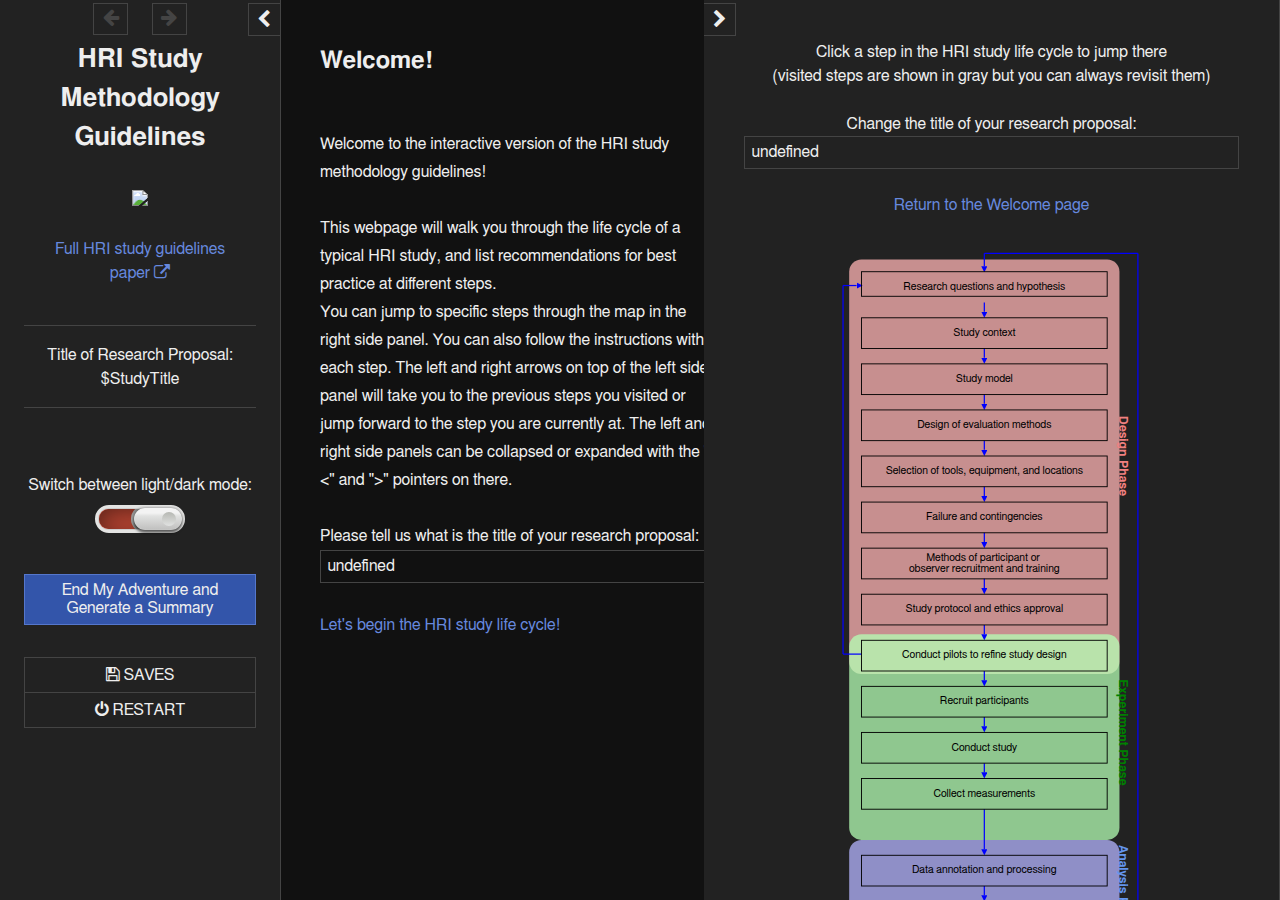
==== commit e3cdb688: "Add files via upload" ====
--- a/index.html
+++ b/index.html
@@ -919,7 +919,7 @@
 Generated by HRI study methodology guidelines (version 0.1): 
 https://tianleimin.github.io/HRI-Methodology-Guidelines/</tw-passagedata><tw-passagedata pid="23" name="StoryCaption" tags="" position="701,99" size="100,100">&lt;img src=&quot;https://seekvectorlogo.com/wp-content/uploads/2018/01/monash-university-vector-logo.png&quot; width=&quot;128&quot;&gt;
 
-[[Full HRI study guidelines paper|main.html]] 
+[[Full HRI study guidelines paper|https://tianleimin.github.io/HRI-Methodology-Guidelines/main]] 
 
 &lt;hr&gt;
 Title of Research Proposal:
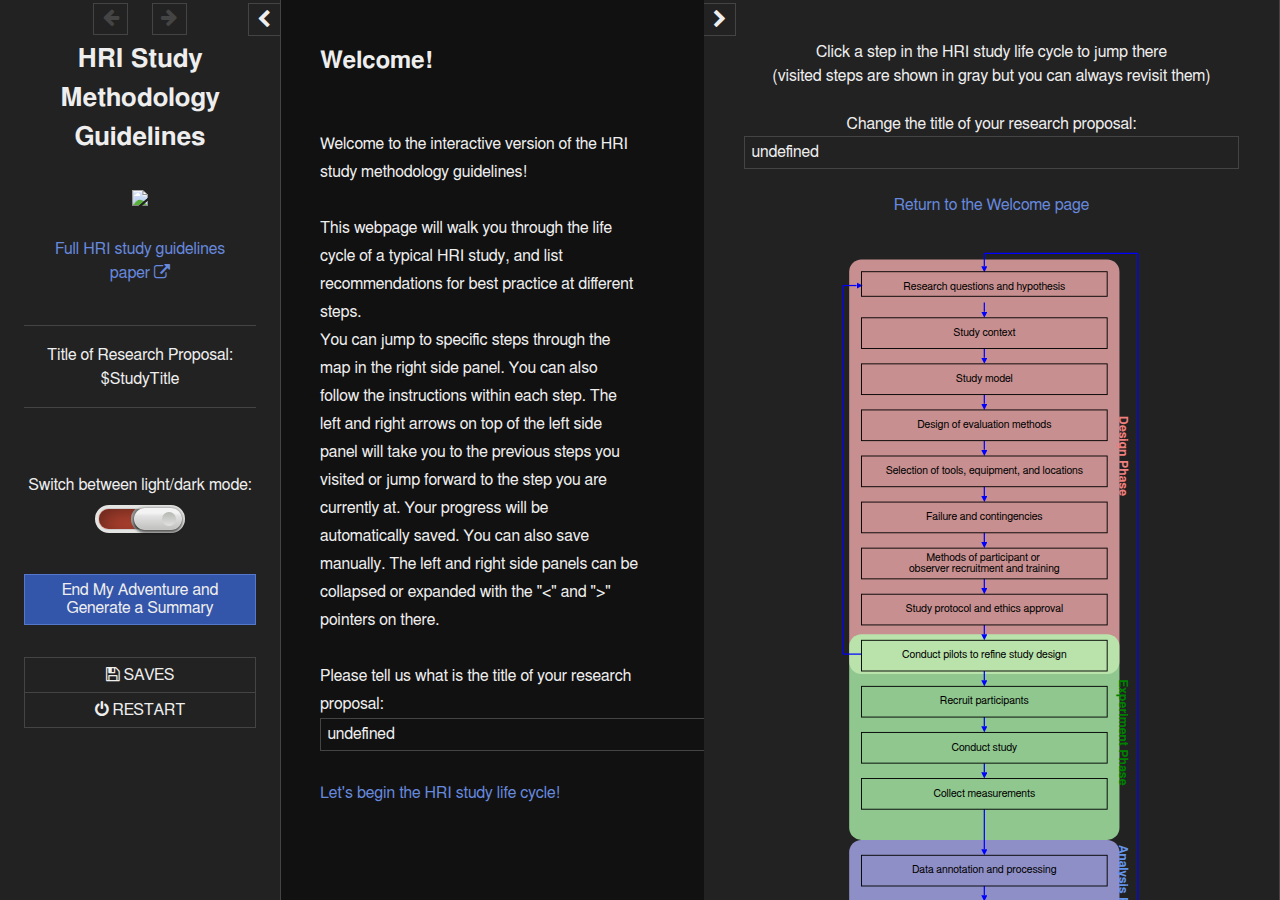
==== commit f16ddb91: "add link to html version of paper" ====
--- a/index.html
+++ b/index.html
@@ -126,7 +126,7 @@
 #passages {
   margin-right: 0em;
   margin-left: 0em;
-  min-width: 25em;
+  min-width: 15em;
   border: 0;
   max-width: none;
 }
@@ -461,7 +461,12 @@
 4) When constructing experiment hypotheses for HRI studies, it is useful to consider the various design factors can be altered to affect HRI
 5) To improve rigour, the experimenter may consider registering the hypotheses prior to conducing the study
 
-&lt;hr&gt;
+For detailed information and guidelines see [[Section 3.1|https://tianleimin.github.io/HRI-Methodology-Guidelines/main.html#x1-80003.1]] of the paper.
+
+&lt;hr&gt;
+
+What are your research questions? 
+&lt;&lt;textarea &quot;$rq&quot; $rq&gt;&gt;
 
 What are your hypotheses? 
 &lt;&lt;textarea &quot;$hypo&quot; $hypo&gt;&gt;
@@ -477,6 +482,8 @@
 &lt;h3&gt;Study context&lt;/h3&gt;
 1) Identify appropriate location, scenario and other context of HRI
 2) Match between participants and users, study and application
+
+For detailed information and guidelines see [[Section 3.2|https://tianleimin.github.io/HRI-Methodology-Guidelines/main.html#x1-90003.2]] of the paper.
 
 &lt;hr&gt;
 
@@ -500,6 +507,8 @@
 2) &#39;&#39;Between-group designs&#39;&#39;: best used when researchers want to test the difference between two conditions, behaviours or tasks, and they do not want participants to be influenced by similar conditions. The design can strongly identify effects across-groups compared to within-group. Between-subjects design requires a larger sample size to produce statistically significant results.
 3) &#39;&#39;Mixed-Model designs&#39;&#39;: best used when researchers are seeking to assess both between and within-group effects. Mixed-model designs require a larger sample size and more research skill to implement correctly, but produce rigorous results.
 4) &#39;&#39;Control conditions&#39;&#39;: help to provide a comparison for the research condition of interest. In HRI studies, there are many options to benchmark the robot performance. A control may not be necessary in an initial study, but later studies that are looking to substantiate the claims in more detail should consider using one.
+
+For detailed information and guidelines see [[Section 4.1|https://tianleimin.github.io/HRI-Methodology-Guidelines/main.html#x1-130004.1]] of the paper.
 
 &lt;hr&gt;
 
@@ -533,6 +542,10 @@
 7) &#39;&#39;Metric reliability&#39;&#39; captures the quality of the data with respect to measurement errors. Test-retest reliability, internal consistency reliability, inter-rater reliability, and intra-rater reliability are the common measures that are applicable to HRI studies.
 8) &#39;&#39;Validity&#39;&#39; is the extent to which the data-gathering tool measures the intended measurement. Face validity, content validity, and criterion validity are three important metrics to consider when exploring metric validity in the HRI setting.
 
+For detailed information and guidelines see [[Section 4.2|https://tianleimin.github.io/HRI-Methodology-Guidelines/main.html#x1-160004.2]] of the paper.
+
+For a summary of constructs and metrics see [[Table 2|https://tianleimin.github.io/HRI-Methodology-Guidelines/main.html#x1-18003r2]] of the paper.
+
 &lt;hr&gt;
 
 What evaluation methods are you planning to adopt?
@@ -555,6 +568,8 @@
 Selection of tools and Equipment
 1) HRI studies can take place in the laboratory, in public, or online. Researchers should select the location that is appropriate to the hypothesis under investigation. They can also work incrementally, by first conducting studies in the laboratory then moving towards a more realistic setting. 
 2) When possible and feasible, it is best to use robot techniques and behaviours in trial that a robot can deliver on its own to avoid deception or assessment of effects that are not yet achievable. Instead, wizard of Oz is best used if the researcher must evaluate a technique that cannot be delivered on its own for the purpose of theoretical exploration, or the researcher is using the robot as an intentional avatar for experiments.
+
+For detailed information and guidelines see [[Section 4.3|https://tianleimin.github.io/HRI-Methodology-Guidelines/main.html#x1-200004.3]] of the paper.
 
 &lt;hr&gt;
 
@@ -586,6 +601,8 @@
 3) Characteristics of the participants
 4) Non-intended robot errors due to lack of technical robustness and functionality
 
+For detailed information and guidelines see [[Section 6.2|https://tianleimin.github.io/HRI-Methodology-Guidelines/main.html#x1-440006.2]] of the paper.
+
 &lt;hr&gt;
 
 What errors or failures may occur in your study?
@@ -608,22 +625,24 @@
 5) Participant retention is important especially in longitudinal studies and participant drop-out should be reported
 6)  Participant preparation, such as training for teleoperators, should be noted in the study. Researchers should devise strategies to ensure that the participants are sufficiently trained
 
-&lt;hr&gt;
-
-Who are your participants? &lt;&lt;click &quot;hint&quot;&gt;&gt;&lt;&lt;toggleclass &quot;#hint21&quot; &quot;hidden&quot;&gt;&gt;&lt;&lt;/click&gt;&gt;&lt;div id=&quot;hint21&quot; class=&quot;hidden&quot;&gt;observers, WoZ operators, teleoperators, confederates&lt;/div&gt;
+For detailed information and guidelines see [[Section 5|https://tianleimin.github.io/HRI-Methodology-Guidelines/main.html#x1-270005]] of the paper.
+
+&lt;hr&gt;
+
+Who are your participants (see [[Section 5.1|https://tianleimin.github.io/HRI-Methodology-Guidelines/main.html#x1-280005.1]] for more information on participant type)? &lt;&lt;click &quot;hint&quot;&gt;&gt;&lt;&lt;toggleclass &quot;#hint21&quot; &quot;hidden&quot;&gt;&gt;&lt;&lt;/click&gt;&gt;&lt;div id=&quot;hint21&quot; class=&quot;hidden&quot;&gt;observers, WoZ operators, teleoperators, confederates&lt;/div&gt;
 &lt;&lt;textarea &quot;$parwho&quot; $parwho&gt;&gt;
 
-What is the selection process? &lt;&lt;click &quot;hint&quot;&gt;&gt;&lt;&lt;toggleclass &quot;#hint22&quot; &quot;hidden&quot;&gt;&gt;&lt;&lt;/click&gt;&gt;&lt;div id=&quot;hint22&quot; class=&quot;hidden&quot;&gt;sampling, randomization, blinding and allocation concealment&lt;/div&gt;
+What is the selection process (see [[Section 5.2|https://tianleimin.github.io/HRI-Methodology-Guidelines/main.html#x1-290005.2]] for more information on participant selection)? &lt;&lt;click &quot;hint&quot;&gt;&gt;&lt;&lt;toggleclass &quot;#hint22&quot; &quot;hidden&quot;&gt;&gt;&lt;&lt;/click&gt;&gt;&lt;div id=&quot;hint22&quot; class=&quot;hidden&quot;&gt;sampling, randomization, blinding and allocation concealment&lt;/div&gt;
 &lt;&lt;textarea &quot;$parsel&quot; $parsel&gt;&gt;
 
-How will you recruit the participants?
+How will you recruit the participants (see [[Section 5.3|https://tianleimin.github.io/HRI-Methodology-Guidelines/main.html#x1-330005.3]] and [[Table 3|https://tianleimin.github.io/HRI-Methodology-Guidelines/main.html#x1-33001r3]] for more information on participant recruitment)?
 |Contacts:|&lt;&lt;checkbox &quot;$parcon&quot; &quot;no&quot; &quot;yes&quot; &#96;$parcon ? &#39;checked&#39; : &#39;&#39;&#96;&gt;&gt;|
 |Community groups, professional organizations:|&lt;&lt;checkbox &quot;$parcom&quot; &quot;no&quot; &quot;yes&quot; &#96;$parcom ? &#39;checked&#39; : &#39;&#39;&#96;&gt;&gt;|
 |Mailing list:|&lt;&lt;checkbox &quot;$parmai&quot; &quot;no&quot; &quot;yes&quot; &#96;$parmai ? &#39;checked&#39; : &#39;&#39;&#96;&gt;&gt;|
 |Volunteer banks:|&lt;&lt;checkbox &quot;$parvol&quot; &quot;no&quot; &quot;yes&quot; &#96;$parvol ? &#39;checked&#39; : &#39;&#39;&#96;&gt;&gt;|
 |Crowd-sourcing platforms:|&lt;&lt;checkbox &quot;$parcro&quot; &quot;no&quot; &quot;yes&quot; &#96;$parcro ? &#39;checked&#39; : &#39;&#39;&#96;&gt;&gt;|
 
-What preparation or training will you provide the participants with? &lt;&lt;click &quot;hint&quot;&gt;&gt;&lt;&lt;toggleclass &quot;#hint23&quot; &quot;hidden&quot;&gt;&gt;&lt;&lt;/click&gt;&gt;&lt;div id=&quot;hint23&quot; class=&quot;hidden&quot;&gt;information, training, rater agreement&lt;/div&gt;
+What preparation or training will you provide the participants with (see [[Section 5.5|https://tianleimin.github.io/HRI-Methodology-Guidelines/main.html#x1-350005.5]] for more information on participant recruitment)? &lt;&lt;click &quot;hint&quot;&gt;&gt;&lt;&lt;toggleclass &quot;#hint23&quot; &quot;hidden&quot;&gt;&gt;&lt;&lt;/click&gt;&gt;&lt;div id=&quot;hint23&quot; class=&quot;hidden&quot;&gt;information, training, rater agreement&lt;/div&gt;
 &lt;&lt;textarea &quot;$partra&quot; $partra&gt;&gt;
 
 &lt;hr&gt;
@@ -637,6 +656,8 @@
 2) Informed consent may not be possible for WoZ studies. Appropriate procedures need to be put in place to debrief the participants after the study
 3) Given HRI is an emerging field, there are many long term consequences of the experience that are unknown. Considerations need to be given to all possible participants, from interactors such as children vulnerable groups, to the researchers participating in the study
 
+For detailed information and guidelines see [[Section 5.6|https://tianleimin.github.io/HRI-Methodology-Guidelines/main.html#x1-360005.6]] of the paper.
+
 &lt;hr&gt;
 
 Ethics approval received: &lt;&lt;checkbox &quot;$ethapp&quot; &quot;no&quot; &quot;yes&quot; &#96;$ethapp ? &#39;checked&#39; : &#39;&#39;&#96;&gt;&gt;
@@ -649,6 +670,8 @@
 [[Previous (Participants)-&gt;Participants]]</tw-passagedata><tw-passagedata pid="9" name="Conduct pilots to refine study design" tags="Design-phase Experiment-Phase" position="201,1300" size="200,100">&lt;h2&gt;Design Phase / Experiment Phase&lt;/h2&gt;
 &lt;h3&gt;Conduct pilots to refine study design&lt;/h3&gt;
 In addition to the careful design and planning of a research study, researchers should aim to conduct a good pilot study prior to the main study. This will help them identify critical problems and deficiencies in the study protocol as well as plan and take all the corrective actions
+
+For detailed information and guidelines see [[Section 6.1|https://tianleimin.github.io/HRI-Methodology-Guidelines/main.html#x1-430006.1]] of the paper.
 
 &lt;hr&gt;
 
@@ -704,6 +727,8 @@
 # Small sample size studies: use the right statistical tests and visualization
 # Measurement scales
 
+For detailed information and guidelines see [[Section 6.3|https://tianleimin.github.io/HRI-Methodology-Guidelines/main.html#x1-450006.3]] of the paper.
+
 &lt;hr&gt;
 
 Small sample? &lt;&lt;checkbox &quot;$annsml&quot; &quot;no&quot; &quot;yes&quot; &#96;$annsml ? &#39;checked&#39; : &#39;&#39;&#96;&gt;&gt;
@@ -725,6 +750,8 @@
 # Bayesian inference methods
 # Regression analysis
 
+For detailed information and guidelines see [[Section 6.4|https://tianleimin.github.io/HRI-Methodology-Guidelines/main.html#x1-490006.4]] of the paper.
+
 &lt;hr&gt;
 
 Which statistical tests are you performing?
@@ -755,7 +782,7 @@
 |This step is not applicable to my study|&lt;&lt;checkbox &quot;$repflag&quot; &quot;&quot; &quot;not applicable&quot; &#96;$repflag ? &#39;checked&#39; : &#39;&#39;&#96;&gt;&gt;|
 
 [[Next (iterative design and follow-up studies)-&gt;Iterative design and follow-up studies]]
-[[Previous (Post-study phase)-&gt;Post study phase]]</tw-passagedata><tw-passagedata pid="15" name="Iterative design and follow-up studies" tags="Post-study-Phase" position="700,2298" size="200,100">&lt;h2&gt;Post-study Phase&lt;/h2&gt;
+[[Previous (Post-study phase)-&gt;Post study phase]]</tw-passagedata><tw-passagedata pid="15" name="Iterative design and follow-up studies" tags="Post-study-Phase" position="701,2298" size="200,100">&lt;h2&gt;Post-study Phase&lt;/h2&gt;
 &lt;h3&gt;Iterative design and follow-up studies&lt;/h3&gt;
 
 &lt;hr&gt;
@@ -769,7 +796,7 @@
 Welcome to the interactive version of the HRI study methodology guidelines!
 
 This webpage will walk you through the life cycle of a typical HRI study, and list recommendations for best practice at different steps. 
-You can jump to specific steps through the map in the right side panel. You can also follow the instructions within each step. The left and right arrows on top of the left side panel will take you to the previous steps you visited or jump forward to the step you are currently at. The left and right side panels can be collapsed or expanded with the &quot;&lt;&quot; and &quot;&gt;&quot; pointers on there.
+You can jump to specific steps through the map in the right side panel. You can also follow the instructions within each step. The left and right arrows on top of the left side panel will take you to the previous steps you visited or jump forward to the step you are currently at. Your progress will be automatically saved. You can also save manually. The left and right side panels can be collapsed or expanded with the &quot;&lt;&quot; and &quot;&gt;&quot; pointers on there.
 
 Please tell us what is the title of your research proposal: 
 &lt;&lt;textbox &quot;$StudyTitle&quot; $StudyTitle&gt;&gt;
@@ -789,6 +816,8 @@
 Follow your designed methods for recruiting participants
 [[Review recruitment methods-&gt;Participants]]
 
+For detailed information and guidelines see [[Section 5.3|https://tianleimin.github.io/HRI-Methodology-Guidelines/main.html#x1-330005.3]] and [[Section 5.4|https://tianleimin.github.io/HRI-Methodology-Guidelines/main.html#x1-340005.4]] of the paper.
+
 &lt;hr&gt;
 
 Participants recruited: &lt;&lt;checkbox &quot;$rec&quot; &quot;no&quot; &quot;yes&quot; &#96;$rec ? &#39;checked&#39; : &#39;&#39;&#96;&gt;&gt;
@@ -825,8 +854,9 @@
 * $StudyTitle
 
 2. Hypotheses: $hypoflag
+* Research questions: $rq
+* Hypotheses: $hypo
 * Pre-registration of hypotheses: $preregisteration
-* $hypo
 
 3. Type of HRI study and study context: $contextflag
 * Level of autonomy: $HRIauto
@@ -1168,7 +1198,7 @@
     &lt;div class=&quot;toggle_ellipse&quot;&gt;&lt;/div&gt;
   &lt;/div&gt;
 &lt;/div&gt;
-&lt;&lt;/widget&gt;&gt;</tw-passagedata><tw-passagedata pid="26" name="main.html" tags="" position="701,249" size="100,100">Double-click this passage to edit it.</tw-passagedata></tw-storydata>
+&lt;&lt;/widget&gt;&gt;</tw-passagedata></tw-storydata>
 	<script id="script-sugarcube" type="text/javascript">
 	/*! SugarCube JS */
 	if(document.documentElement.getAttribute("data-init")==="loading"){!function(window,document,jQuery,undefined){"use strict";function _classCallCheck(e,t){if(!(e instanceof t))throw new TypeError("Cannot call a class as a function")}function _toConsumableArray(e){if(Array.isArray(e)){for(var t=0,r=Array(e.length);t<e.length;t++)r[t]=e[t];return r}return Array.from(e)}var _createClass=function(){function e(e,t){for(var r=0;r<t.length;r++){var n=t[r];n.enumerable=n.enumerable||!1,n.configurable=!0,"value"in n&&(n.writable=!0),Object.defineProperty(e,n.key,n)}}return function(t,r,n){return r&&e(t.prototype,r),n&&e(t,n),t}}(),_slicedToArray=function(){function e(e,t){var r=[],n=!0,a=!1,i=undefined;try{for(var o,s=e[Symbol.iterator]();!(n=(o=s.next()).done)&&(r.push(o.value),!t||r.length!==t);n=!0);}catch(e){a=!0,i=e}finally{try{!n&&s.return&&s.return()}finally{if(a)throw i}}return r}return function(t,r){if(Array.isArray(t))return t;if(Symbol.iterator in Object(t))return e(t,r);throw new TypeError("Invalid attempt to destructure non-iterable instance")}}(),_typeof="function"==typeof Symbol&&"symbol"==typeof Symbol.iterator?function(e){return typeof e}:function(e){return e&&"function"==typeof Symbol&&e.constructor===Symbol&&e!==Symbol.prototype?"symbol":typeof e},errorPrologRegExp=/^(?:(?:uncaught\s+(?:exception:\s+)?)?\w*(?:error|exception|_err):\s+)+/i,Alert=function(){function e(e,t,r,n){var a="fatal"===e,i="Apologies! "+(a?"A fatal":"An")+" error has occurred.";i+=a?" Aborting.":" You may be able to continue, but some parts may not work properly.",null==t&&null==r||(i+="\n\nError",null!=t&&(i+=" ["+t+"]"),i+=null!=r?": "+r.replace(errorPrologRegExp,"")+".":": unknown error."),"object"===(void 0===n?"undefined":_typeof(n))&&null!==n&&n.stack&&(i+="\n\nStack Trace:\n"+n.stack),window.alert(i)}function t(t,r,n){e(null,t,r,n)}function r(t,r,n){e("fatal",t,r,n)}return function(e){window.onerror=function(n,a,i,o,s){"complete"===document.readyState?t(null,n,s):(r(null,n,s),window.onerror=e,"function"==typeof window.onerror&&window.onerror.apply(this,arguments))}}(window.onerror),Object.freeze(Object.defineProperties({},{error:{value:t},fatal:{value:r}}))}(),Patterns=function(){var e=function(){var e=new Map([[" ","\\u0020"],["\f","\\f"],["\n","\\n"],["\r","\\r"],["\t","\\t"],["\v","\\v"],[" ","\\u00a0"],[" ","\\u1680"],["᠎","\\u180e"],[" ","\\u2000"],[" ","\\u2001"],[" ","\\u2002"],[" ","\\u2003"],[" ","\\u2004"],[" ","\\u2005"],[" ","\\u2006"],[" ","\\u2007"],[" ","\\u2008"],[" ","\\u2009"],[" ","\\u200a"],["\u2028","\\u2028"],["\u2029","\\u2029"],[" ","\\u202f"],[" ","\\u205f"],["　","\\u3000"],["\ufeff","\\ufeff"]]),t=/^\s$/,r="";return e.forEach(function(e,n){t.test(n)||(r+=e)}),r?"[\\s"+r+"]":"\\s"}(),t="[\\u0020\\f\\t\\v\\u00a0\\u1680\\u180e\\u2000-\\u200a\\u202f\\u205f\\u3000\\ufeff]",r="\\s"===e?"\\S":e.replace(/^\[/,"[^"),n="[0-9A-Z_a-z\\-\\u00c0-\\u00d6\\u00d8-\\u00f6\\u00f8-\\u00ff\\u0150\\u0170\\u0151\\u0171]",a=n.replace("\\-",""),i=function(){return"("+n+"+)\\(([^\\)\\|\\n]+)\\):|"+t+"*("+n+"+)"+t+"*:([^;\\|\\n]+);|"+t+"*((?:[#.]"+n+"+"+t+"*)+);"}();return Object.freeze({space:e,spaceNoTerminator:t,lineTerminator:"[\\n\\r\\u2028\\u2029]",notSpace:r,anyChar:"(?:.|[\\n\\r\\u2028\\u2029])",anyLetter:n,anyLetterStrict:a,identifierFirstChar:"[$A-Z_a-z]",identifierNextChar:"[$0-9A-Z_a-z]",identifier:"[$A-Z_a-z][$0-9A-Z_a-z]*",variableSigil:"[$_]",variable:"[$_][$A-Z_a-z][$0-9A-Z_a-z]*",macroName:"[A-Za-z][\\w-]*|[=-]",templateName:"[A-Za-z][\\w-]*",cssIdOrClassSigil:"[#.]",cssImage:"\\[[<>]?[Ii][Mm][Gg]\\[(?:\\s|\\S)*?\\]\\]+",inlineCss:i,url:"(?:file|https?|mailto|ftp|javascript|irc|news|data):[^\\s'\"]+"})}();!function(){function e(e,t){var r=Number.parseInt(e,10)||0;if(r<1)return"";var n=void 0===t?"":String(t);for(""===n&&(n=" ");n.length<r;){var a=n.length,i=r-a;n+=a>i?n.slice(0,i):n}return n.length>r&&(n=n.slice(0,r)),n}var t=function(){function e(e,n){var a=String(e);if(!a)return a;switch(n){case"start":return t.test(a)?a.replace(t,""):a;case"end":return r.test(a)?a.replace(r,""):a;default:throw new Error('_trimString called with incorrect where parameter value: "'+n+'"')}}var t=new RegExp("^"+Patterns.space+Patterns.space+"*"),r=new RegExp(""+Patterns.space+Patterns.space+"*$");return e}();Array.prototype.flat||Object.defineProperty(Array.prototype,"flat",{configurable:!0,writable:!0,value:function(){function e(){if(null==this)throw new TypeError("Array.prototype.flat called on null or undefined");var t=0===arguments.length?1:Number(arguments[0])||0;return t<1?Array.prototype.slice.call(this):Array.prototype.reduce.call(this,function(r,n){return n instanceof Array?r.push.apply(r,_toConsumableArray(e.call(n,t-1))):r.push(n),r},[])}return e}()}),Array.prototype.flatMap||Object.defineProperty(Array.prototype,"flatMap",{configurable:!0,writable:!0,value:function(){if(null==this)throw new TypeError("Array.prototype.flatMap called on null or undefined");return Array.prototype.map.apply(this,arguments).flat()}}),Array.prototype.includes||Object.defineProperty(Array.prototype,"includes",{configurable:!0,writable:!0,value:function(){if(null==this)throw new TypeError("Array.prototype.includes called on null or undefined");if(0===arguments.length)return!1;var e=this.length>>>0;if(0===e)return!1;var t=arguments[0],r=Number(arguments[1])||0;for(r<0&&(r=Math.max(0,e+r));r<e;++r){var n=this[r];if(n===t||n!==n&&t!==t)return!0}return!1}}),Object.entries||Object.defineProperty(Object,"entries",{configurable:!0,writable:!0,value:function(e){if("object"!==(void 0===e?"undefined":_typeof(e))||null===e)throw new TypeError("Object.entries object parameter must be an object");return Object.keys(e).map(function(t){return[t,e[t]]})}}),Object.fromEntries||Object.defineProperty(Object,"fromEntries",{configurable:!0,writable:!0,value:function(e){return Array.from(e).reduce(function(e,t){if(Object(t)!==t)throw new TypeError("Object.fromEntries iterable parameter must yield objects");return t[0]in e?Object.defineProperty(e,t[0],{configurable:!0,enumerable:!0,writable:!0,value:t[1]}):e[t[0]]=t[1],e},{})}}),Object.getOwnPropertyDescriptors||Object.defineProperty(Object,"getOwnPropertyDescriptors",{configurable:!0,writable:!0,value:function(e){if(null==e)throw new TypeError("Object.getOwnPropertyDescriptors object parameter is null or undefined");var t=Object(e);return Reflect.ownKeys(t).reduce(function(e,r){var n=Object.getOwnPropertyDescriptor(t,r);return void 0!==n&&(r in e?Object.defineProperty(e,r,{configurable:!0,enumerable:!0,writable:!0,value:n}):e[r]=n),e},{})}}),Object.values||Object.defineProperty(Object,"values",{configurable:!0,writable:!0,value:function(e){if("object"!==(void 0===e?"undefined":_typeof(e))||null===e)throw new TypeError("Object.values object parameter must be an object");return Object.keys(e).map(function(t){return e[t]})}}),String.prototype.padStart||Object.defineProperty(String.prototype,"padStart",{configurable:!0,writable:!0,value:function(t,r){if(null==this)throw new TypeError("String.prototype.padStart called on null or undefined");var n=String(this),a=n.length,i=Number.parseInt(t,10);return i<=a?n:e(i-a,r)+n}}),String.prototype.padEnd||Object.defineProperty(String.prototype,"padEnd",{configurable:!0,writable:!0,value:function(t,r){if(null==this)throw new TypeError("String.prototype.padEnd called on null or undefined");var n=String(this),a=n.length,i=Number.parseInt(t,10);return i<=a?n:n+e(i-a,r)}}),String.prototype.trimStart||Object.defineProperty(String.prototype,"trimStart",{configurable:!0,writable:!0,value:function(){if(null==this)throw new TypeError("String.prototype.trimStart called on null or undefined");return t(this,"start")}}),String.prototype.trimLeft||Object.defineProperty(String.prototype,"trimLeft",{configurable:!0,writable:!0,value:function(){if(null==this)throw new TypeError("String.prototype.trimLeft called on null or undefined");return t(this,"start")}}),String.prototype.trimEnd||Object.defineProperty(String.prototype,"trimEnd",{configurable:!0,writable:!0,value:function(){if(null==this)throw new TypeError("String.prototype.trimEnd called on null or undefined");return t(this,"end")}}),String.prototype.trimRight||Object.defineProperty(String.prototype,"trimRight",{configurable:!0,writable:!0,value:function(){if(null==this)throw new TypeError("String.prototype.trimRight called on null or undefined");return t(this,"end")}})}(),function(){function _random(){var e=void 0,t=void 0;switch(arguments.length){case 0:throw new Error("_random called with insufficient parameters");case 1:e=0,t=arguments[0];break;default:e=arguments[0],t=arguments[1]}if(e>t){var r=[t,e];e=r[0],t=r[1]}return Math.floor(_nativeMathRandom()*(t-e+1))+e}function _randomIndex(e,t){var r=void 0,n=void 0;switch(t.length){case 1:r=0,n=e-1;break;case 2:r=0,n=Math.trunc(t[1]);break;default:r=Math.trunc(t[1]),n=Math.trunc(t[2])}return Number.isNaN(r)?r=0:!Number.isFinite(r)||r>=e?r=e-1:r<0&&(r=e+r)<0&&(r=0),Number.isNaN(n)?n=0:!Number.isFinite(n)||n>=e?n=e-1:n<0&&(n=e+n)<0&&(n=e-1),_random(r,n)}function _getCodePointStartAndEnd(e,t){var r=e.charCodeAt(t);if(Number.isNaN(r))return{char:"",start:-1,end:-1};if(r<55296||r>57343)return{char:e.charAt(t),start:t,end:t};if(r>=55296&&r<=56319){var n=t+1;if(n>=e.length)throw new Error("high surrogate without trailing low surrogate");var a=e.charCodeAt(n);if(a<56320||a>57343)throw new Error("high surrogate without trailing low surrogate");return{char:e.charAt(t)+e.charAt(n),start:t,end:n}}if(0===t)throw new Error("low surrogate without leading high surrogate");var i=t-1,o=e.charCodeAt(i);if(o<55296||o>56319)throw new Error("low surrogate without leading high surrogate");return{char:e.charAt(i)+e.charAt(t),start:i,end:t}}var _nativeMathRandom=Math.random;Object.defineProperty(Array,"random",{configurable:!0,writable:!0,value:function(e){if("object"!==(void 0===e?"undefined":_typeof(e))||null===e||!Object.prototype.hasOwnProperty.call(e,"length"))throw new TypeError("Array.random array parameter must be an array or array-lke object");var t=e.length>>>0;if(0!==t){return e[0===arguments.length?_random(0,t-1):_randomIndex(t,Array.prototype.slice.call(arguments,1))]}}}),Object.defineProperty(Array.prototype,"concatUnique",{configurable:!0,writable:!0,value:function(){if(null==this)throw new TypeError("Array.prototype.concatUnique called on null or undefined");var e=Array.from(this);if(0===arguments.length)return e;var t=Array.prototype.reduce.call(arguments,function(e,t){return e.concat(t)},[]),r=t.length;if(0===r)return e;for(var n=Array.prototype.indexOf,a=Array.prototype.push,i=0;i<r;++i){var o=t[i];-1===n.call(e,o)&&a.call(e,o)}return e}}),Object.defineProperty(Array.prototype,"count",{configurable:!0,writable:!0,value:function(){if(null==this)throw new TypeError("Array.prototype.count called on null or undefined");for(var e=Array.prototype.indexOf,t=arguments[0],r=Number(arguments[1])||0,n=0;-1!==(r=e.call(this,t,r));)++n,++r;return n}}),Object.defineProperty(Array.prototype,"delete",{configurable:!0,writable:!0,value:function(){if(null==this)throw new TypeError("Array.prototype.delete called on null or undefined");if(0===arguments.length)return[];var e=this.length>>>0;if(0===e)return[];for(var t=Array.prototype.concat.apply([],arguments),r=t.length,n=[],a=0;a<e;++a)for(var i=this[a],o=0;o<r;++o){var s=t[o];if(i===s||i!==i&&s!==s){n.push(a);break}}for(var u=[],l=0,c=n.length;l<c;++l)u[l]=this[n[l]];for(var d=Array.prototype.splice,f=n.length-1;f>=0;--f)d.call(this,n[f],1);return u}}),Object.defineProperty(Array.prototype,"deleteAt",{configurable:!0,writable:!0,value:function(){if(null==this)throw new TypeError("Array.prototype.deleteAt called on null or undefined");if(0===arguments.length)return[];var e=this.length>>>0;if(0===e)return[];for(var t=Array.prototype.splice,r=[].concat(_toConsumableArray(new Set(Array.prototype.concat.apply([],arguments).map(function(t){return t<0?Math.max(0,e+t):t})).values())),n=[].concat(_toConsumableArray(r)).sort(function(e,t){return t-e}),a=[],i=0,o=r.length;i<o;++i)a[i]=this[r[i]];for(var s=0,u=n.length;s<u;++s)t.call(this,n[s],1);return a}}),Object.defineProperty(Array.prototype,"deleteWith",{configurable:!0,writable:!0,value:function(e,t){if(null==this)throw new TypeError("Array.prototype.deleteWith called on null or undefined");if("function"!=typeof e)throw new Error("Array.prototype.deleteWith predicate parameter must be a function");var r=this.length>>>0;if(0===r)return[];for(var n=Array.prototype.splice,a=[],i=[],o=0;o<r;++o)e.call(t,this[o],o,this)&&(i.push(this[o]),a.push(o));for(var s=a.length-1;s>=0;--s)n.call(this,a[s],1);return i}}),Object.defineProperty(Array.prototype,"first",{configurable:!0,writable:!0,value:function(){if(null==this)throw new TypeError("Array.prototype.first called on null or undefined");if(0!=this.length>>>0)return this[0]}}),Object.defineProperty(Array.prototype,"includesAll",{configurable:!0,writable:!0,value:function(){if(null==this)throw new TypeError("Array.prototype.includesAll called on null or undefined");if(1===arguments.length)return Array.isArray(arguments[0])?Array.prototype.includesAll.apply(this,arguments[0]):Array.prototype.includes.apply(this,arguments);for(var e=0,t=arguments.length;e<t;++e)if(!Array.prototype.some.call(this,function(e){return e===this.val||e!==e&&this.val!==this.val},{val:arguments[e]}))return!1;return!0}}),Object.defineProperty(Array.prototype,"includesAny",{configurable:!0,writable:!0,value:function(){if(null==this)throw new TypeError("Array.prototype.includesAny called on null or undefined");if(1===arguments.length)return Array.isArray(arguments[0])?Array.prototype.includesAny.apply(this,arguments[0]):Array.prototype.includes.apply(this,arguments);for(var e=0,t=arguments.length;e<t;++e)if(Array.prototype.some.call(this,function(e){return e===this.val||e!==e&&this.val!==this.val},{val:arguments[e]}))return!0;return!1}}),Object.defineProperty(Array.prototype,"last",{configurable:!0,writable:!0,value:function(){if(null==this)throw new TypeError("Array.prototype.last called on null or undefined");var e=this.length>>>0;if(0!==e)return this[e-1]}}),Object.defineProperty(Array.prototype,"pluck",{configurable:!0,writable:!0,value:function(){if(null==this)throw new TypeError("Array.prototype.pluck called on null or undefined");var e=this.length>>>0;if(0!==e){var t=0===arguments.length?_random(0,e-1):_randomIndex(e,[].concat(Array.prototype.slice.call(arguments)));return Array.prototype.splice.call(this,t,1)[0]}}}),Object.defineProperty(Array.prototype,"pluckMany",{configurable:!0,writable:!0,value:function(e){if(null==this)throw new TypeError("Array.prototype.pluckMany called on null or undefined");var t=this.length>>>0;if(0===t)return[];var r=Math.trunc(e);if(!Number.isInteger(r))throw new Error("Array.prototype.pluckMany want parameter must be an integer");if(r<1)return[];r>t&&(r=t);var n=Array.prototype.splice,a=[],i=t-1;do{a.push(n.call(this,_random(0,i--),1)[0])}while(a.length<r);return a}}),Object.defineProperty(Array.prototype,"pushUnique",{configurable:!0,writable:!0,value:function(){if(null==this)throw new TypeError("Array.prototype.pushUnique called on null or undefined");var e=arguments.length;if(0===e)return this.length>>>0;for(var t=Array.prototype.indexOf,r=Array.prototype.push,n=0;n<e;++n){var a=arguments[n];-1===t.call(this,a)&&r.call(this,a)}return this.length>>>0}}),Object.defineProperty(Array.prototype,"random",{configurable:!0,writable:!0,value:function(){if(null==this)throw new TypeError("Array.prototype.random called on null or undefined");var e=this.length>>>0;if(0!==e){return this[0===arguments.length?_random(0,e-1):_randomIndex(e,[].concat(Array.prototype.slice.call(arguments)))]}}}),Object.defineProperty(Array.prototype,"randomMany",{configurable:!0,writable:!0,value:function(e){if(null==this)throw new TypeError("Array.prototype.randomMany called on null or undefined");var t=this.length>>>0;if(0===t)return[];var r=Math.trunc(e);if(!Number.isInteger(r))throw new Error("Array.prototype.randomMany want parameter must be an integer");if(r<1)return[];r>t&&(r=t);var n=new Map,a=[],i=t-1;do{var o=void 0;do{o=_random(0,i)}while(n.has(o));n.set(o,!0),a.push(this[o])}while(a.length<r);return a}}),Object.defineProperty(Array.prototype,"shuffle",{configurable:!0,writable:!0,value:function(){if(null==this)throw new TypeError("Array.prototype.shuffle called on null or undefined");var e=this.length>>>0;if(0===e)return this;for(var t=e-1;t>0;--t){var r=Math.floor(_nativeMathRandom()*(t+1));if(t!==r){var n=this[t];this[t]=this[r],this[r]=n}}return this}}),Object.defineProperty(Array.prototype,"unshiftUnique",{configurable:!0,writable:!0,value:function(){if(null==this)throw new TypeError("Array.prototype.unshiftUnique called on null or undefined");var e=arguments.length;if(0===e)return this.length>>>0;for(var t=Array.prototype.indexOf,r=Array.prototype.unshift,n=0;n<e;++n){var a=arguments[n];-1===t.call(this,a)&&r.call(this,a)}return this.length>>>0}}),Object.defineProperty(Function.prototype,"partial",{configurable:!0,writable:!0,value:function(){if(null==this)throw new TypeError("Function.prototype.partial called on null or undefined");var e=Array.prototype.slice,t=this,r=e.call(arguments,0);return function(){for(var n=[],a=0,i=0;i<r.length;++i)n.push(r[i]===undefined?arguments[a++]:r[i]);return t.apply(this,n.concat(e.call(arguments,a)))}}}),Object.defineProperty(Math,"clamp",{configurable:!0,writable:!0,value:function(e,t,r){var n=Number(e);return Number.isNaN(n)?NaN:n.clamp(t,r)}}),Object.defineProperty(Math,"easeInOut",{configurable:!0,writable:!0,value:function(e){return 1-(Math.cos(Number(e)*Math.PI)+1)/2}}),Object.defineProperty(Number.prototype,"clamp",{configurable:!0,writable:!0,value:function(){if(null==this)throw new TypeError("Number.prototype.clamp called on null or undefined");if(2!==arguments.length)throw new Error("Number.prototype.clamp called with an incorrect number of parameters");var e=Number(arguments[0]),t=Number(arguments[1]);if(e>t){var r=[t,e];e=r[0],t=r[1]}return Math.min(Math.max(this,e),t)}}),RegExp.escape||function(){var e=/[\\^$*+?.()|[\]{}]/g,t=new RegExp(e.source);Object.defineProperty(RegExp,"escape",{configurable:!0,writable:!0,value:function(r){var n=String(r);return n&&t.test(n)?n.replace(e,"\\$&"):n}})}(),function(){var e=/{(\d+)(?:,([+-]?\d+))?}/g,t=new RegExp(e.source);Object.defineProperty(String,"format",{configurable:!0,writable:!0,value:function(r){function n(e,t,r){if(!t)return e;var n=Math.abs(t)-e.length;if(n<1)return e;var a=String(r).repeat(n);return t<0?e+a:a+e}if(arguments.length<2)return 0===arguments.length?"":r;var a=2===arguments.length&&Array.isArray(arguments[1])?[].concat(_toConsumableArray(arguments[1])):Array.prototype.slice.call(arguments,1);return 0===a.length?r:t.test(r)?(e.lastIndex=0,r.replace(e,function(e,t,r){var i=a[t];if(null==i)return"";for(;"function"==typeof i;)i=i();switch(void 0===i?"undefined":_typeof(i)){case"string":break;case"object":i=JSON.stringify(i);break;default:i=String(i)}return n(i,r?Number.parseInt(r,10):0," ")})):r}})}(),Object.defineProperty(String.prototype,"contains",{configurable:!0,writable:!0,value:function(){if(null==this)throw new TypeError("String.prototype.contains called on null or undefined");return-1!==String.prototype.indexOf.apply(this,arguments)}}),Object.defineProperty(String.prototype,"count",{configurable:!0,writable:!0,value:function(){if(null==this)throw new TypeError("String.prototype.count called on null or undefined");var e=String(arguments[0]||"");if(""===e)return 0;for(var t=String.prototype.indexOf,r=e.length,n=Number(arguments[1])||0,a=0;-1!==(n=t.call(this,e,n));)++a,n+=r;return a}}),Object.defineProperty(String.prototype,"first",{configurable:!0,writable:!0,value:function(){if(null==this)throw new TypeError("String.prototype.first called on null or undefined");return _getCodePointStartAndEnd(String(this),0).char}}),Object.defineProperty(String.prototype,"last",{configurable:!0,writable:!0,value:function(){if(null==this)throw new TypeError("String.prototype.last called on null or undefined");var e=String(this);return _getCodePointStartAndEnd(e,e.length-1).char}}),Object.defineProperty(String.prototype,"splice",{configurable:!0,writable:!0,value:function(e,t,r){if(null==this)throw new TypeError("String.prototype.splice called on null or undefined");var n=this.length>>>0;if(0===n)return"";var a=Number(e);Number.isSafeInteger(a)?a<0&&(a+=n)<0&&(a=0):a=0,a>n&&(a=n);var i=Number(t);(!Number.isSafeInteger(i)||i<0)&&(i=0);var o=this.slice(0,a);return void 0!==r&&(o+=r),a+i<n&&(o+=this.slice(a+i)),o}}),Object.defineProperty(String.prototype,"splitOrEmpty",{configurable:!0,writable:!0,value:function(){if(null==this)throw new TypeError("String.prototype.splitOrEmpty called on null or undefined");return""===String(this)?[]:String.prototype.split.apply(this,arguments)}}),Object.defineProperty(String.prototype,"toLocaleUpperFirst",{configurable:!0,writable:!0,value:function(){if(null==this)throw new TypeError("String.prototype.toLocaleUpperFirst called on null or undefined");var e=String(this),t=_getCodePointStartAndEnd(e,0),r=t.char,n=t.end;return-1===n?"":r.toLocaleUpperCase()+e.slice(n+1)}}),Object.defineProperty(String.prototype,"toUpperFirst",{configurable:!0,writable:!0,value:function(){if(null==this)throw new TypeError("String.prototype.toUpperFirst called on null or undefined");var e=String(this),t=_getCodePointStartAndEnd(e,0),r=t.char,n=t.end;return-1===n?"":r.toUpperCase()+e.slice(n+1)}}),Object.defineProperty(Date.prototype,"toJSON",{configurable:!0,writable:!0,value:function(){return["(revive:date)",this.toISOString()]}}),Object.defineProperty(Function.prototype,"toJSON",{configurable:!0,writable:!0,value:function(){return["(revive:eval)","("+this.toString()+")"]}}),Object.defineProperty(Map.prototype,"toJSON",{configurable:!0,writable:!0,value:function(){return["(revive:map)",[].concat(_toConsumableArray(this))]}}),Object.defineProperty(RegExp.prototype,"toJSON",{configurable:!0,writable:!0,value:function(){return["(revive:eval)",this.toString()]}}),Object.defineProperty(Set.prototype,"toJSON",{configurable:!0,writable:!0,value:function(){return["(revive:set)",[].concat(_toConsumableArray(this))]}}),Object.defineProperty(JSON,"reviveWrapper",{configurable:!0,writable:!0,value:function(e,t){if("string"!=typeof e)throw new TypeError("JSON.reviveWrapper code parameter must be a string");return["(revive:eval)",[e,t]]}}),Object.defineProperty(JSON,"_real_parse",{value:JSON.parse}),Object.defineProperty(JSON,"parse",{configurable:!0,writable:!0,value:function value(text,reviver){return JSON._real_parse(text,function(key,val){var value=val;if(Array.isArray(value)&&2===value.length)switch(value[0]){case"(revive:set)":value=new Set(value[1]);break;case"(revive:map)":value=new Map(value[1]);break;case"(revive:date)":value=new Date(value[1]);break;case"(revive:eval)":try{if(Array.isArray(value[1])){var $ReviveData$=value[1][1];value=eval(value[1][0])}else value=eval(value[1])}catch(e){}}else if("string"==typeof value&&"@@revive@@"===value.slice(0,10))try{value=eval(value.slice(10))}catch(e){}if("function"==typeof reviver)try{value=reviver(key,value)}catch(e){}return value})}}),Object.defineProperty(Array.prototype,"contains",{configurable:!0,writable:!0,value:function(){if(null==this)throw new TypeError("Array.prototype.contains called on null or undefined");return Array.prototype.includes.apply(this,arguments)}}),Object.defineProperty(Array.prototype,"containsAll",{configurable:!0,writable:!0,value:function(){if(null==this)throw new TypeError("Array.prototype.containsAll called on null or undefined");return Array.prototype.includesAll.apply(this,arguments)}}),Object.defineProperty(Array.prototype,"containsAny",{configurable:!0,writable:!0,value:function(){if(null==this)throw new TypeError("Array.prototype.containsAny called on null or undefined");return Array.prototype.includesAny.apply(this,arguments)}}),Object.defineProperty(Array.prototype,"flatten",{configurable:!0,writable:!0,value:function(){if(null==this)throw new TypeError("Array.prototype.flatten called on null or undefined");return Array.prototype.flat.call(this,1/0)}}),Object.defineProperty(String.prototype,"readBracketedList",{configurable:!0,writable:!0,value:function(){if(null==this)throw new TypeError("String.prototype.readBracketedList called on null or undefined");for(var e=new RegExp("(?:\\[\\[((?:\\s|\\S)*?)\\]\\])|([^\"'\\s]\\S*)","gm"),t=[],r=void 0;null!==(r=e.exec(this));)r[1]?t.push(r[1]):r[2]&&t.push(r[2]);return t}})}();var Browser=function(){var e=navigator.userAgent.toLowerCase(),t=e.includes("windows phone"),r=Object.freeze({Android:!t&&e.includes("android"),BlackBerry:/blackberry|bb10/.test(e),iOS:!t&&/ip(?:hone|ad|od)/.test(e),Opera:!t&&("object"===_typeof(window.operamini)||e.includes("opera mini")),Windows:t||/iemobile|wpdesktop/.test(e),any:function(){return r.Android||r.BlackBerry||r.iOS||r.Opera||r.Windows}}),n=!r.Windows&&!/khtml|trident|edge/.test(e)&&e.includes("gecko"),a=!e.includes("opera")&&/msie|trident/.test(e),i=a?function(){var t=/(?:msie\s+|rv:)(\d+\.\d)/.exec(e);return t?Number(t[1]):0}():null,o=e.includes("opera")||e.includes(" opr/"),s=o?function(){var t=new RegExp((/khtml|chrome/.test(e)?"opr":"version")+"\\/(\\d+\\.\\d+)"),r=t.exec(e);return r?Number(r[1]):0}():null,u=e.includes("vivaldi");return Object.freeze({userAgent:e,isMobile:r,isGecko:n,isIE:a,ieVersion:i,isOpera:o,operaVersion:s,isVivaldi:u})}(),Has=function(){var e=function(){try{return"function"==typeof document.createElement("audio").canPlayType}catch(e){}return!1}(),t=function(){try{return"Blob"in window&&"File"in window&&"FileList"in window&&"FileReader"in window&&!Browser.isMobile.any()&&(!Browser.isOpera||Browser.operaVersion>=15)}catch(e){}return!1}(),r=function(){try{return"geolocation"in navigator&&"function"==typeof navigator.geolocation.getCurrentPosition&&"function"==typeof navigator.geolocation.watchPosition}catch(e){}return!1}(),n=function(){try{return"MutationObserver"in window&&"function"==typeof window.MutationObserver}catch(e){}return!1}(),a=function(){try{return"performance"in window&&"function"==typeof window.performance.now}catch(e){}return!1}(),i=function(){try{return"ontouchstart"in window||!!window.DocumentTouch&&document instanceof window.DocumentTouch||!!navigator.maxTouchPoints||!!navigator.msMaxTouchPoints}catch(e){}return!1}(),o=function(){try{for(var e=new Map([["transition","transitionend"],["MSTransition","msTransitionEnd"],["WebkitTransition","webkitTransitionEnd"],["MozTransition","transitionend"]]),t=[].concat(_toConsumableArray(e.keys())),r=document.createElement("div"),n=0;n<t.length;++n)if(r.style[t[n]]!==undefined)return e.get(t[n])}catch(e){}return!1}();return Object.freeze({audio:e,fileAPI:t,geolocation:r,mutationObserver:n,performance:a,touch:i,transitionEndEvent:o})}(),Visibility=function(){function e(){return a}function t(){return a&&document[a.stateProperty]||"visible"}function r(){return Boolean(a)}function n(){return Boolean(a&&document[a.hiddenProperty])}var a=function(){try{return Object.freeze([{hiddenProperty:"hidden",stateProperty:"visibilityState",changeEvent:"visibilitychange"},{hiddenProperty:"webkitHidden",stateProperty:"webkitVisibilityState",changeEvent:"webkitvisibilitychange"},{hiddenProperty:"mozHidden",stateProperty:"mozVisibilityState",changeEvent:"mozvisibilitychange"},{hiddenProperty:"msHidden",stateProperty:"msVisibilityState",changeEvent:"msvisibilitychange"}].find(function(e){return e.hiddenProperty in document}))}catch(e){}return undefined}();return Object.freeze(Object.defineProperties({},{vendor:{get:e},state:{get:t},isEnabled:{value:r},isHidden:{value:n},hiddenProperty:{value:a&&a.hiddenProperty},stateProperty:{value:a&&a.stateProperty},changeEvent:{value:a&&a.changeEvent}}))}(),Fullscreen=function(){function e(e){var t=e||document.documentElement;return t===document.documentElement&&("msRequestFullscreen"===f.requestFn||Browser.isOpera&&Browser.operaVersion<15)&&(t=document.body),t}function t(){return f}function r(){return(f||null)&&document[f.element]}function n(){return Boolean(f&&document[f.isEnabled])}function a(){return Boolean(f&&document[f.element])}function i(t,r){var n=this;if(!f)return Promise.reject(new Error("fullscreen not supported"));var i=e(r);if("function"!=typeof i[f.requestFn])return Promise.reject(new Error("fullscreen not supported"));if(a())return Promise.resolve();if(p())return i[f.requestFn](t);var o=".Fullscreen_requestFullscreen";return new Promise(function(e,r){jQuery(i).off(o).one(""+f.errorEvent+o+" "+f.changeEvent+o,function(t){jQuery(n).off(o),t.type===f.errorEvent?r(new Error("unknown fullscreen request error")):e()}),i[f.requestFn](t)})}function o(){var e=this;if(!f||"function"!=typeof document[f.exitFn])return Promise.reject(new TypeError("fullscreen not supported"));if(!a())return Promise.reject(new TypeError("fullscreen mode not active"));if(p())return document[f.exitFn]();var t=".Fullscreen_exitFullscreen";return new Promise(function(r,n){jQuery(document).off(t).one(""+f.errorEvent+t+" "+f.changeEvent+t,function(a){jQuery(e).off(t),a.type===f.errorEvent?n(new Error("unknown fullscreen exit error")):r()}),document[f.exitFn]()})}function s(e,t){return a()?o():i(e,t)}function u(t,r){if(f){var n=e(r);$(n).on(f.changeEvent,t)}}function l(t,r){if(f){var n=e(r);t?$(n).off(f.changeEvent,t):$(n).off(f.changeEvent)}}function c(t,r){if(f){var n=e(r);$(n).on(f.errorEvent,t)}}function d(t,r){if(f){var n=e(r);t?$(n).off(f.errorEvent,t):$(n).off(f.errorEvent)}}var f=function(){try{return Object.freeze([{isEnabled:"fullscreenEnabled",element:"fullscreenElement",requestFn:"requestFullscreen",exitFn:"exitFullscreen",changeEvent:"fullscreenchange",errorEvent:"fullscreenerror"},{isEnabled:"webkitFullscreenEnabled",element:"webkitFullscreenElement",requestFn:"webkitRequestFullscreen",exitFn:"webkitExitFullscreen",changeEvent:"webkitfullscreenchange",errorEvent:"webkitfullscreenerror"},{isEnabled:"mozFullScreenEnabled",element:"mozFullScreenElement",requestFn:"mozRequestFullScreen",exitFn:"mozCancelFullScreen",changeEvent:"mozfullscreenchange",errorEvent:"mozfullscreenerror"},{isEnabled:"msFullscreenEnabled",element:"msFullscreenElement",requestFn:"msRequestFullscreen",exitFn:"msExitFullscreen",changeEvent:"MSFullscreenChange",errorEvent:"MSFullscreenError"}].find(function(e){return e.isEnabled in document}))}catch(e){}return undefined}(),p=function(){function e(){if(null!==t)return t;if(t=!1,f)try{var e=document.exitFullscreen();e.catch(function(){}),t=e instanceof Promise}catch(e){}return t}var t=null;return e}();return Object.freeze(Object.defineProperties({},{vendor:{get:t},element:{get:r},isEnabled:{value:n},isFullscreen:{value:a},request:{value:i},exit:{value:o},toggle:{value:s},onChange:{value:u},offChange:{value:l},onError:{value:c},offError:{value:d}}))}(),_ref3=function(){function e(e){for(var t=e.cloneNode(!0),r=document.createDocumentFragment(),n=void 0;null!==(n=t.firstChild);){if(n.nodeType===Node.ELEMENT_NODE)switch(n.nodeName.toUpperCase()){case"BR":case"DIV":case"P":r.appendChild(document.createTextNode(" "))}r.appendChild(n)}return r.textContent}function t(e){if("object"!==(void 0===e?"undefined":_typeof(e))||null===e)return e;if(e instanceof String)return String(e);if(e instanceof Number)return Number(e);if(e instanceof Boolean)return Boolean(e);if("function"==typeof e.clone)return e.clone(!0);if(e.nodeType&&"function"==typeof e.cloneNode)return e.cloneNode(!0);var r=void 0;return e instanceof Array?r=new Array(e.length):e instanceof Date?r=new Date(e.getTime()):e instanceof Map?(r=new Map,e.forEach(function(e,n){return r.set(n,t(e))})):e instanceof RegExp?r=new RegExp(e):e instanceof Set?(r=new Set,e.forEach(function(e){return r.add(t(e))})):r=Object.create(Object.getPrototypeOf(e)),Object.keys(e).forEach(function(n){return r[n]=t(e[n])}),r}function r(e){
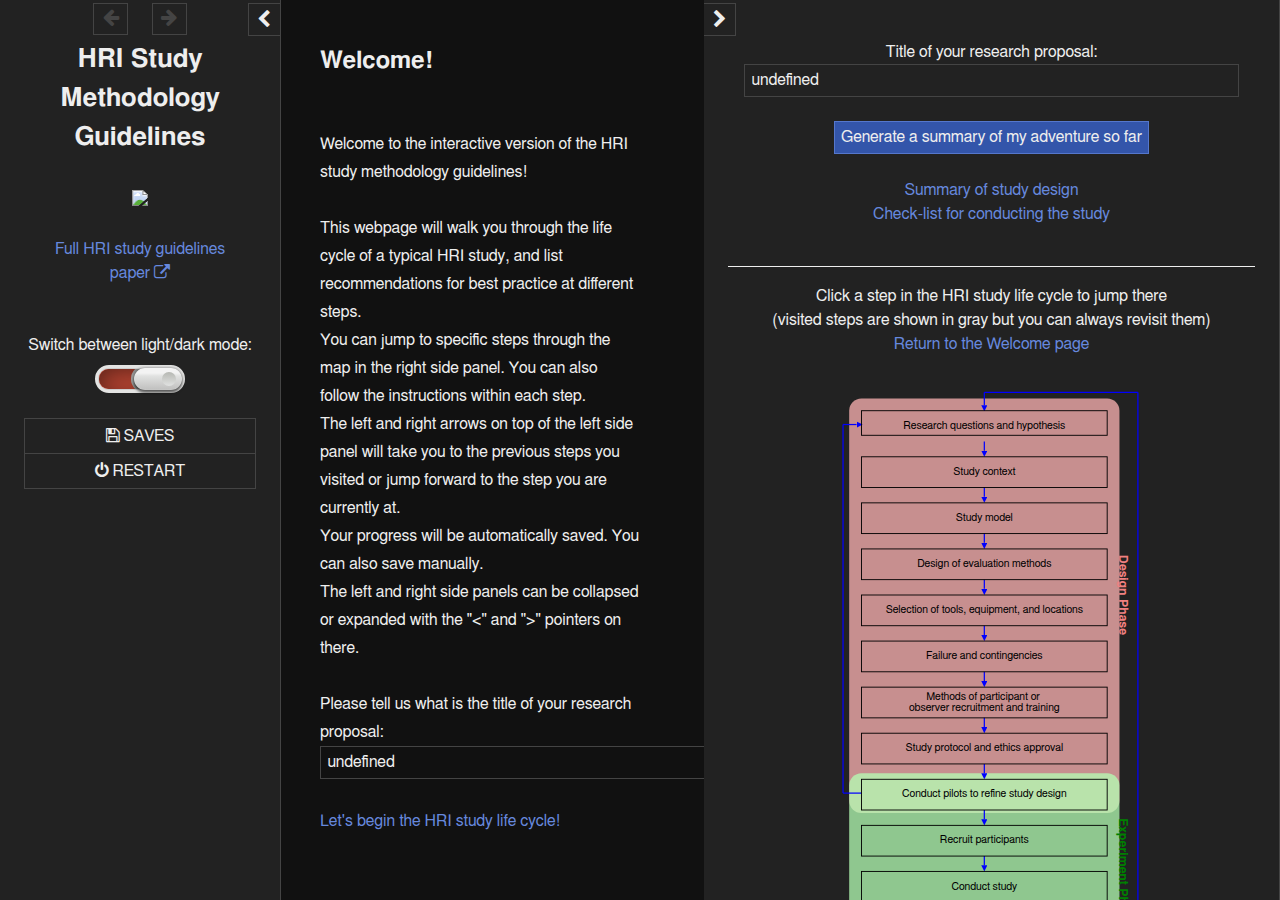
==== commit 01bb2455: "Add files via upload" ====
--- a/index.html
+++ b/index.html
@@ -453,7 +453,7 @@
 	}
 });
 /* ToggleTheme JavaScript - End */
-</script><tw-passagedata pid="1" name="Hypothesis" tags="Design-Phase" position="400,98" size="200,100">&lt;h2&gt;Design Phase&lt;/h2&gt;
+</script><tw-passagedata pid="1" name="Hypothesis" tags="Design-Phase" position="401,98" size="200,100">&lt;h2&gt;Design Phase&lt;/h2&gt;
 &lt;h3&gt;Research question and hypothesis&lt;/h3&gt;
 1) A hypothesis is developed to allow experiments that elucidate specific aspects of the research question
 2) A hypothesis is a predictive statement stating how an experimental condition(s) is expected to affect a measured outcome(s)
@@ -488,12 +488,15 @@
 &lt;hr&gt;
 
 What type of HRI study are you planning to conduct?
-|Level and behavior of autonomy?|&lt;&lt;textbox &quot;$HRIauto&quot; $HRIauto&gt;&gt;|&lt;&lt;click &quot;hint&quot;&gt;&gt;&lt;&lt;toggleclass &quot;#hint11&quot; &quot;hidden&quot;&gt;&gt;&lt;&lt;/click&gt;&gt;&lt;div id=&quot;hint11&quot; class=&quot;hidden&quot;&gt;from manual teleoperation to full autonomy&lt;/div&gt;|
-|What is the nature of information exchange?|&lt;&lt;textbox &quot;$HRIinfo&quot; $HRIinfo&gt;&gt;|&lt;&lt;click &quot;hint&quot;&gt;&gt;&lt;&lt;toggleclass &quot;#hint12&quot; &quot;hidden&quot;&gt;&gt;&lt;&lt;/click&gt;&gt;&lt;div id=&quot;hint12&quot; class=&quot;hidden&quot;&gt;e.g., audio, visual, physical&lt;/div&gt;|
-|What is the role of the human(s)?|&lt;&lt;textbox &quot;$HRIhuman&quot; $HRIhuman&gt;&gt;|&lt;&lt;click &quot;hint&quot;&gt;&gt;&lt;&lt;toggleclass &quot;#hint13&quot; &quot;hidden&quot;&gt;&gt;&lt;&lt;/click&gt;&gt;&lt;div id=&quot;hint13&quot; class=&quot;hidden&quot;&gt;e.g., supervisor, operator, mechanic, bystander, teammate&lt;/div&gt;|
-|What is the role of the robot(s)?|&lt;&lt;textbox &quot;$HRIrobot&quot; $HRIrobot&gt;&gt;|&lt;&lt;click &quot;hint&quot;&gt;&gt;&lt;&lt;toggleclass &quot;#hint14&quot; &quot;hidden&quot;&gt;&gt;&lt;&lt;/click&gt;&gt;&lt;div id=&quot;hint14&quot; class=&quot;hidden&quot;&gt;e.g., peer, companion, tutor, tutee&lt;/div&gt;|
+|Level and behavior of autonomy?|&lt;&lt;listbox &quot;$HRIauto&quot; autoselect&gt;&gt;&lt;&lt;option &quot;Full manual control&quot;&gt;&gt;&lt;&lt;option &quot;Action support&quot;&gt;&gt;&lt;&lt;option &quot;Batch processing&quot;&gt;&gt;&lt;&lt;option &quot;Shared control&quot;&gt;&gt;&lt;&lt;option &quot;Decision support&quot;&gt;&gt;&lt;&lt;option &quot;Blended decision making&quot;&gt;&gt;&lt;&lt;option &quot;Rigid system&quot;&gt;&gt;&lt;&lt;option &quot;Automated decision making&quot;&gt;&gt;&lt;&lt;option &quot;Shared controlSupervisory control&quot;&gt;&gt;&lt;&lt;option &quot;Full automation&quot;&gt;&gt;&lt;&lt;/listbox&gt;&gt;|
+|What is the nature of information exchange?|&lt;&lt;listbox &quot;$HRIinfo&quot; autoselect&gt;&gt;&lt;&lt;option &quot;lexical&quot;&gt;&gt;&lt;&lt;option &quot;audio&quot;&gt;&gt;&lt;&lt;option &quot;visual&quot;&gt;&gt;&lt;&lt;option &quot;physical&quot;&gt;&gt;&lt;&lt;option &quot;physiological&quot;&gt;&gt;&lt;&lt;option &quot;multimodal&quot;&gt;&gt;&lt;&lt;/listbox&gt;&gt;|
+|What is the role of the human(s)?|&lt;&lt;listbox &quot;$HRIhuman&quot; autoselect&gt;&gt;&lt;&lt;option &quot;supervisor&quot;&gt;&gt;&lt;&lt;option &quot;operator&quot;&gt;&gt;&lt;&lt;option &quot;mechanic&quot;&gt;&gt;&lt;&lt;option &quot;bystander&quot;&gt;&gt;&lt;&lt;option &quot;teammate&quot;&gt;&gt;&lt;&lt;option &quot;tutor&quot;&gt;&gt;&lt;&lt;option &quot;student&quot;&gt;&gt;&lt;&lt;option &quot;other&quot;&gt;&gt;&lt;&lt;/listbox&gt;&gt;|
+|Other human roles not specified above:|&lt;&lt;textbox &quot;$HRIhumanother&quot; $HRIrobotother&gt;&gt;|
+|What is the role of the robot(s)?|&lt;&lt;listbox &quot;$HRIrobot&quot; autoselect&gt;&gt;&lt;&lt;option &quot;assistant&quot;&gt;&gt;&lt;&lt;option &quot;companion&quot;&gt;&gt;&lt;&lt;option &quot;supervisor&quot;&gt;&gt;&lt;&lt;option &quot;tutor&quot;&gt;&gt;&lt;&lt;option &quot;student&quot;&gt;&gt;&lt;&lt;option &quot;bystander&quot;&gt;&gt;&lt;&lt;option &quot;teammate&quot;&gt;&gt;&lt;&lt;option &quot;other&quot;&gt;&gt;&lt;&lt;/listbox&gt;&gt;|
+|Other robot roles not specified above:|&lt;&lt;textbox &quot;$HRIrobotother&quot; $HRIrobotother&gt;&gt;|
 |Tick this box if there will be adaptation, learning, or training of people and robot|&lt;&lt;checkbox &quot;$HRIadapt&quot; &quot;no adaption&quot; &quot;has adaption&quot; &#96;$HRIadapt ? &#39;checked&#39; : &#39;&#39;&#96;&gt;&gt;|
-|What are features of the task?|&lt;&lt;textbox &quot;$HRItask&quot; $HRItask&gt;&gt;|&lt;&lt;click &quot;hint&quot;&gt;&gt;&lt;&lt;toggleclass &quot;#hint15&quot; &quot;hidden&quot;&gt;&gt;&lt;&lt;/click&gt;&gt;&lt;div id=&quot;hint15&quot; class=&quot;hidden&quot;&gt;e.g., high/low risk, high/low cognitive or physical requirements&lt;/div&gt;|
+|What are the task&#39;s features?|&lt;&lt;listbox &quot;$HRIrisk&quot; autoselect&gt;&gt;&lt;&lt;option &quot;high risk&quot;&gt;&gt;&lt;&lt;option &quot;low risk&quot;&gt;&gt;&lt;&lt;/listbox&gt;&gt;&lt;&lt;listbox &quot;$HRIcogload&quot; autoselect&gt;&gt;&lt;&lt;option &quot;high cognitive requirements&quot;&gt;&gt;&lt;&lt;option &quot;low cognitive requirements&quot;&gt;&gt;&lt;&lt;/listbox&gt;&gt;&lt;&lt;listbox &quot;$HRIphyload&quot; autoselect&gt;&gt;&lt;&lt;option &quot;high physical requirements&quot;&gt;&gt;&lt;&lt;option &quot;low physical requirements&quot;&gt;&gt;&lt;&lt;/listbox&gt;&gt;|
+
 |Other context not specified above?|&lt;&lt;textbox &quot;$context&quot; $context&gt;&gt;|
 
 &lt;hr&gt;
@@ -501,7 +504,7 @@
 |This step is not applicable to my study|&lt;&lt;checkbox &quot;$contextflag&quot; &quot;&quot; &quot;not applicable&quot; &#96;$contextflag ? &#39;checked&#39; : &#39;&#39;&#96;&gt;&gt;|
 
 [[Next (study model)-&gt;Study model]]
-[[Previous (hypothesis)-&gt;Hypothesis]]</tw-passagedata><tw-passagedata pid="3" name="Study model" tags="Design-Phase" position="401,399" size="200,100">&lt;h2&gt;Design Phase&lt;/h2&gt;
+[[Previous (hypothesis)-&gt;Hypothesis]]</tw-passagedata><tw-passagedata pid="3" name="Study model" tags="Design-Phase" position="402,399" size="200,100">&lt;h2&gt;Design Phase&lt;/h2&gt;
 &lt;h3&gt;Study model&lt;/h3&gt;
 1) &#39;&#39;Within-group designs&#39;&#39;: best used when researchers want to evaluate a measure across multiple time points, or test the effects of different conditions. It is best used with limited sample size. Researchers must note the possibility of sequence effects, fatigue and practice effects.
 2) &#39;&#39;Between-group designs&#39;&#39;: best used when researchers want to test the difference between two conditions, behaviours or tasks, and they do not want participants to be influenced by similar conditions. The design can strongly identify effects across-groups compared to within-group. Between-subjects design requires a larger sample size to produce statistically significant results.
@@ -549,12 +552,12 @@
 &lt;hr&gt;
 
 What evaluation methods are you planning to adopt?
-|Task performance metrics:|&lt;&lt;textbox &quot;$evatask&quot; $evatask&gt;&gt;|&lt;&lt;click &quot;hint&quot;&gt;&gt;&lt;&lt;toggleclass &quot;#hint31&quot; &quot;hidden&quot;&gt;&gt;&lt;&lt;/click&gt;&gt;&lt;div id=&quot;hint31&quot; class=&quot;hidden&quot;&gt;e.g., task completion time, error rate, efficiency, percentage of successful actions&lt;/div&gt;|
-|Behavioural measurements:|&lt;&lt;textbox &quot;$evabeh&quot; $evabeh&gt;&gt;|&lt;&lt;click &quot;hint&quot;&gt;&gt;&lt;&lt;toggleclass &quot;#hint32&quot; &quot;hidden&quot;&gt;&gt;&lt;&lt;/click&gt;&gt;&lt;div id=&quot;hint32&quot; class=&quot;hidden&quot;&gt;e.g., audio/video recordings of the experiment which will then be transcribed for analysis&lt;/div&gt;|
-|Psychophysiological measurements:|&lt;&lt;textbox &quot;$evapsy&quot; $evapsy&gt;&gt;|&lt;&lt;click &quot;hint&quot;&gt;&gt;&lt;&lt;toggleclass &quot;#hint33&quot; &quot;hidden&quot;&gt;&gt;&lt;&lt;/click&gt;&gt;&lt;div id=&quot;hint33&quot; class=&quot;hidden&quot;&gt;e.g., heart rate, blood pressure, brain activity, skin conductance, muscle activity&lt;/div&gt;|
-|Interviews:|&lt;&lt;checkbox &quot;$evaint&quot; &quot;no&quot; &quot;yes&quot;&gt;&gt;|
+|Task performance metrics:|&lt;&lt;textbox &quot;$evatask&quot; $evatask&gt;&gt;|&lt;&lt;click &quot;(?)&quot;&gt;&gt;&lt;&lt;toggleclass &quot;#hint31&quot; &quot;hidden&quot;&gt;&gt;&lt;&lt;/click&gt;&gt;&lt;div id=&quot;hint31&quot; class=&quot;hidden&quot;&gt;e.g., task completion time, error rate, efficiency, percentage of successful actions&lt;/div&gt;|
+|Behavioural measurements:|&lt;&lt;textbox &quot;$evabeh&quot; $evabeh&gt;&gt;|&lt;&lt;click &quot;(?)&quot;&gt;&gt;&lt;&lt;toggleclass &quot;#hint32&quot; &quot;hidden&quot;&gt;&gt;&lt;&lt;/click&gt;&gt;&lt;div id=&quot;hint32&quot; class=&quot;hidden&quot;&gt;e.g., audio/video recordings of the experiment which will then be transcribed for analysis&lt;/div&gt;|
+|Psychophysiological measurements:|&lt;&lt;textbox &quot;$evapsy&quot; $evapsy&gt;&gt;|&lt;&lt;click &quot;(?)&quot;&gt;&gt;&lt;&lt;toggleclass &quot;#hint33&quot; &quot;hidden&quot;&gt;&gt;&lt;&lt;/click&gt;&gt;&lt;div id=&quot;hint33&quot; class=&quot;hidden&quot;&gt;e.g., heart rate, blood pressure, brain activity, skin conductance, muscle activity&lt;/div&gt;|
+|Interviews:|&lt;&lt;textbox &quot;$evaint&quot; $evaint&gt;&gt;|&lt;&lt;click &quot;(?)&quot;&gt;&gt;&lt;&lt;toggleclass &quot;#hint34&quot; &quot;hidden&quot;&gt;&gt;&lt;&lt;/click&gt;&gt;&lt;div id=&quot;hint34&quot; class=&quot;hidden&quot;&gt;e.g., structured, open-ended&lt;/div&gt;|
 |Self-assessments:|&lt;&lt;textbox &quot;$evasel&quot; $evasel&gt;&gt;|
-|Custom questionnaires:|&lt;&lt;checkbox &quot;$evaque&quot; &quot;no questionnaires or only standard questionnaires&quot; &quot;custom questionnaires will be used (check their validity)&quot; &#96;$evaque ? &#39;checked&#39; : &#39;&#39;&#96;&gt;&gt;|
+|Custom questionnaires included?|&lt;&lt;checkbox &quot;$evaque&quot; &quot;no questionnaires or only standard questionnaires&quot; &quot;custom questionnaires will be used (check their validity)&quot; &#96;$evaque ? &#39;checked&#39; : &#39;&#39;&#96;&gt;&gt;|
 |Other methods not specified above:|&lt;&lt;textbox &quot;$evaoth&quot; $evaoth&gt;&gt;|
 
 &lt;hr&gt;
@@ -575,8 +578,8 @@
 
 Where do you plan to conduct the experiments?
 |Lab testing:|&lt;&lt;checkbox &quot;$loclab&quot; &quot;no&quot; &quot;yes&quot; &#96;$loclab ? &#39;checked&#39; : &#39;&#39;&#96;&gt;&gt;|
-|Field testing:|&lt;&lt;checkbox &quot;$locfie&quot; &quot;no&quot; &quot;yes&quot; &#96;$loclab ? &#39;checked&#39; : &#39;&#39;&#96;&gt;&gt;|
-|Online testing:|&lt;&lt;checkbox &quot;$loconl&quot; &quot;no&quot; &quot;yes&quot; &#96;$loclab ? &#39;checked&#39; : &#39;&#39;&#96;&gt;&gt;|
+|Field testing:|&lt;&lt;checkbox &quot;$locfie&quot; &quot;no&quot; &quot;yes&quot; &#96;$locfie ? &#39;checked&#39; : &#39;&#39;&#96;&gt;&gt;|
+|Online testing:|&lt;&lt;checkbox &quot;$loconl&quot; &quot;no&quot; &quot;yes&quot; &#96;$loconl ? &#39;checked&#39; : &#39;&#39;&#96;&gt;&gt;|
 
 What is the frequency and duration of each session?
 &lt;&lt;textbox &quot;$locfre&quot; $locfre&gt;&gt;
@@ -584,8 +587,14 @@
 Which robot(s) are you using?
 &lt;&lt;textbox &quot;$locrob&quot; $locrob&gt;&gt;
 
-Which task(s) will the robot(s) and participants perform?
+What is the HRI task?
 &lt;&lt;textbox &quot;$loctas&quot; $loctas&gt;&gt;
+
+What will the robot(s) be doing?
+&lt;&lt;textbox &quot;$loctasr&quot; $loctasr&gt;&gt;
+
+What will the human(s) be doing?
+&lt;&lt;textbox &quot;$loctash&quot; $loctash&gt;&gt;
 
 &lt;hr&gt;
 
@@ -629,20 +638,23 @@
 
 &lt;hr&gt;
 
-Who are your participants (see [[Section 5.1|https://tianleimin.github.io/HRI-Methodology-Guidelines/main.html#x1-280005.1]] for more information on participant type)? &lt;&lt;click &quot;hint&quot;&gt;&gt;&lt;&lt;toggleclass &quot;#hint21&quot; &quot;hidden&quot;&gt;&gt;&lt;&lt;/click&gt;&gt;&lt;div id=&quot;hint21&quot; class=&quot;hidden&quot;&gt;observers, WoZ operators, teleoperators, confederates&lt;/div&gt;
+What type(s) of participants will your study include? (see [[Section 5.1|https://tianleimin.github.io/HRI-Methodology-Guidelines/main.html#x1-280005.1]] for more information on participant type)? &lt;&lt;click &quot;(?)&quot;&gt;&gt;&lt;&lt;toggleclass &quot;#hint21&quot; &quot;hidden&quot;&gt;&gt;&lt;&lt;/click&gt;&gt;&lt;div id=&quot;hint21&quot; class=&quot;hidden&quot;&gt;interactors, observers, WoZ operators, teleoperators, confederates&lt;/div&gt;
 &lt;&lt;textarea &quot;$parwho&quot; $parwho&gt;&gt;
 
-What is the selection process (see [[Section 5.2|https://tianleimin.github.io/HRI-Methodology-Guidelines/main.html#x1-290005.2]] for more information on participant selection)? &lt;&lt;click &quot;hint&quot;&gt;&gt;&lt;&lt;toggleclass &quot;#hint22&quot; &quot;hidden&quot;&gt;&gt;&lt;&lt;/click&gt;&gt;&lt;div id=&quot;hint22&quot; class=&quot;hidden&quot;&gt;sampling, randomization, blinding and allocation concealment&lt;/div&gt;
+How many participants do you plan to recruit? (see [[Section 6.3.3|https://tianleimin.github.io/HRI-Methodology-Guidelines/main.html#x1-480006.3.3]] if you plan to perform small sample size studies)
+&lt;&lt;textarea &quot;$parnum&quot; $parnum&gt;&gt;
+
+How will the participants be allocated to groups? (see [[Section 5.2|https://tianleimin.github.io/HRI-Methodology-Guidelines/main.html#x1-290005.2]] for more information on participant selection) &lt;&lt;click &quot;(?)&quot;&gt;&gt;&lt;&lt;toggleclass &quot;#hint22&quot; &quot;hidden&quot;&gt;&gt;&lt;&lt;/click&gt;&gt;&lt;div id=&quot;hint22&quot; class=&quot;hidden&quot;&gt;single participant group or multiple groups? For multiple groups how is sampling, randomization, blinding and allocation concealment performed&lt;/div&gt;
 &lt;&lt;textarea &quot;$parsel&quot; $parsel&gt;&gt;
 
-How will you recruit the participants (see [[Section 5.3|https://tianleimin.github.io/HRI-Methodology-Guidelines/main.html#x1-330005.3]] and [[Table 3|https://tianleimin.github.io/HRI-Methodology-Guidelines/main.html#x1-33001r3]] for more information on participant recruitment)?
+How will you recruit the participants? (see [[Section 5.3|https://tianleimin.github.io/HRI-Methodology-Guidelines/main.html#x1-330005.3]] and [[Table 3|https://tianleimin.github.io/HRI-Methodology-Guidelines/main.html#x1-33001r3]] for more information on participant recruitment)
 |Contacts:|&lt;&lt;checkbox &quot;$parcon&quot; &quot;no&quot; &quot;yes&quot; &#96;$parcon ? &#39;checked&#39; : &#39;&#39;&#96;&gt;&gt;|
 |Community groups, professional organizations:|&lt;&lt;checkbox &quot;$parcom&quot; &quot;no&quot; &quot;yes&quot; &#96;$parcom ? &#39;checked&#39; : &#39;&#39;&#96;&gt;&gt;|
 |Mailing list:|&lt;&lt;checkbox &quot;$parmai&quot; &quot;no&quot; &quot;yes&quot; &#96;$parmai ? &#39;checked&#39; : &#39;&#39;&#96;&gt;&gt;|
 |Volunteer banks:|&lt;&lt;checkbox &quot;$parvol&quot; &quot;no&quot; &quot;yes&quot; &#96;$parvol ? &#39;checked&#39; : &#39;&#39;&#96;&gt;&gt;|
 |Crowd-sourcing platforms:|&lt;&lt;checkbox &quot;$parcro&quot; &quot;no&quot; &quot;yes&quot; &#96;$parcro ? &#39;checked&#39; : &#39;&#39;&#96;&gt;&gt;|
 
-What preparation or training will you provide the participants with (see [[Section 5.5|https://tianleimin.github.io/HRI-Methodology-Guidelines/main.html#x1-350005.5]] for more information on participant recruitment)? &lt;&lt;click &quot;hint&quot;&gt;&gt;&lt;&lt;toggleclass &quot;#hint23&quot; &quot;hidden&quot;&gt;&gt;&lt;&lt;/click&gt;&gt;&lt;div id=&quot;hint23&quot; class=&quot;hidden&quot;&gt;information, training, rater agreement&lt;/div&gt;
+What preparation or training will you provide the participants with? (see [[Section 5.5|https://tianleimin.github.io/HRI-Methodology-Guidelines/main.html#x1-350005.5]] for more information on participant recruitment) &lt;&lt;click &quot;(?)&quot;&gt;&gt;&lt;&lt;toggleclass &quot;#hint23&quot; &quot;hidden&quot;&gt;&gt;&lt;&lt;/click&gt;&gt;&lt;div id=&quot;hint23&quot; class=&quot;hidden&quot;&gt;information, training, rater agreement&lt;/div&gt;
 &lt;&lt;textarea &quot;$partra&quot; $partra&gt;&gt;
 
 &lt;hr&gt;
@@ -656,18 +668,18 @@
 2) Informed consent may not be possible for WoZ studies. Appropriate procedures need to be put in place to debrief the participants after the study
 3) Given HRI is an emerging field, there are many long term consequences of the experience that are unknown. Considerations need to be given to all possible participants, from interactors such as children vulnerable groups, to the researchers participating in the study
 
-For detailed information and guidelines see [[Section 5.6|https://tianleimin.github.io/HRI-Methodology-Guidelines/main.html#x1-360005.6]] of the paper.
-
-&lt;hr&gt;
-
-Ethics approval received: &lt;&lt;checkbox &quot;$ethapp&quot; &quot;no&quot; &quot;yes&quot; &#96;$ethapp ? &#39;checked&#39; : &#39;&#39;&#96;&gt;&gt;
+For detailed information and guidelines see [[Section 5.6|https://tianleimin.github.io/HRI-Methodology-Guidelines/main.html#x1-360005.6]] and [[Section 5.7|https://tianleimin.github.io/HRI-Methodology-Guidelines/main.html#x1-400005.7]] of the paper.
+
+&lt;hr&gt;
+
+Ethics approval received (Check your national guidelines for ethics approval requirements): &lt;&lt;checkbox &quot;$ethapp&quot; &quot;no&quot; &quot;yes&quot; &#96;$ethapp ? &#39;checked&#39; : &#39;&#39;&#96;&gt;&gt;
 
 &lt;hr&gt;
 
 |This step is not applicable to my study|&lt;&lt;checkbox &quot;$ethflag&quot; &quot;&quot; &quot;not applicable&quot; &#96;$ethflag ? &#39;checked&#39; : &#39;&#39;&#96;&gt;&gt;|
 
 [[Next (piloting)-&gt;Conduct pilots to refine study design]]
-[[Previous (Participants)-&gt;Participants]]</tw-passagedata><tw-passagedata pid="9" name="Conduct pilots to refine study design" tags="Design-phase Experiment-Phase" position="201,1300" size="200,100">&lt;h2&gt;Design Phase / Experiment Phase&lt;/h2&gt;
+[[Previous (Participants)-&gt;Participants]]</tw-passagedata><tw-passagedata pid="9" name="Conduct pilots to refine study design" tags="Design-phase Experiment-Phase" position="202,1300" size="200,100">&lt;h2&gt;Design Phase / Experiment Phase&lt;/h2&gt;
 &lt;h3&gt;Conduct pilots to refine study design&lt;/h3&gt;
 In addition to the careful design and planning of a research study, researchers should aim to conduct a good pilot study prior to the main study. This will help them identify critical problems and deficiencies in the study protocol as well as plan and take all the corrective actions
 
@@ -675,7 +687,9 @@
 
 &lt;hr&gt;
 
-Pilot studies conducted: &lt;&lt;checkbox &quot;$pil&quot; &quot;no&quot; &quot;yes&quot; &#96;$pil ? &#39;checked&#39; : &#39;&#39;&#96;&gt;&gt;
+What is your plan for conducting pilot studies? &lt;&lt;click &quot;(?)&quot;&gt;&gt;&lt;&lt;toggleclass &quot;#hint61&quot; &quot;hidden&quot;&gt;&gt;&lt;&lt;/click&gt;&gt;&lt;div id=&quot;hint61&quot; class=&quot;hidden&quot;&gt;Do you need ethics approval before running the pilot? 
+who will you recruit for pilot studies? what is the study protocol (be consistent with protocols of the main study)?&lt;/div&gt; 
+&lt;&lt;textarea &quot;$pil&quot; $pil&gt;&gt;
 
 &lt;hr&gt;
 
@@ -683,9 +697,12 @@
 
 [[Previous (Study protocol and ethics approval)-&gt;Study protocol and ethics approval]]
 
-Are you happy with the study design after seeing the pilot?
-[[Yes-&gt;Experiment phase]]
-[[No-&gt;Hypothesis]]
+Do you want to revise the study design based on outcomes of the pilot studies?
+[[No (continue to the experiment phase)-&gt;Experiment phase]]
+[[Yes (return to hypothesis)-&gt;Hypothesis]]
+
+[[See a summary of your study design specified so far-&gt;Study Plan]]
+[[See a check-list for conducting your study-&gt;Check list]]
 </tw-passagedata><tw-passagedata pid="10" name="Conduct study" tags="Experiment-Phase" position="401,1600" size="200,100">&lt;h2&gt;Experiment Phase&lt;/h2&gt;
 &lt;h3&gt;Conduct study&lt;/h3&gt;
 Follow your designed methods to conduct the study
@@ -787,6 +804,8 @@
 
 &lt;hr&gt;
 
+&lt;&lt;button [[See a check-list for conducting your study|Check list]]&gt;&gt;&lt;&lt;/button&gt;&gt;
+
 |This step is not applicable to my study|&lt;&lt;checkbox &quot;$iteflag&quot; &quot;&quot; &quot;not applicable&quot; &#96;$iteflag ? &#39;checked&#39; : &#39;&#39;&#96;&gt;&gt;|
 
 [[Previous (Reproducibility)-&gt;Reproducibility]]
@@ -796,7 +815,10 @@
 Welcome to the interactive version of the HRI study methodology guidelines!
 
 This webpage will walk you through the life cycle of a typical HRI study, and list recommendations for best practice at different steps. 
-You can jump to specific steps through the map in the right side panel. You can also follow the instructions within each step. The left and right arrows on top of the left side panel will take you to the previous steps you visited or jump forward to the step you are currently at. Your progress will be automatically saved. You can also save manually. The left and right side panels can be collapsed or expanded with the &quot;&lt;&quot; and &quot;&gt;&quot; pointers on there.
+You can jump to specific steps through the map in the right side panel. You can also follow the instructions within each step. 
+The left and right arrows on top of the left side panel will take you to the previous steps you visited or jump forward to the step you are currently at. 
+Your progress will be automatically saved. You can also save manually. 
+The left and right side panels can be collapsed or expanded with the &quot;&lt;&quot; and &quot;&gt;&quot; pointers on there.
 
 Please tell us what is the title of your research proposal: 
 &lt;&lt;textbox &quot;$StudyTitle&quot; $StudyTitle&gt;&gt;
@@ -861,10 +883,10 @@
 3. Type of HRI study and study context: $contextflag
 * Level of autonomy: $HRIauto
 * Information channel: $HRIinfo
-* Role of human(s): $HRIhuman
-* Role of robot(s): $HRIrobot
+* Role of human(s): $HRIhuman ($HRIhumanother)
+* Role of robot(s): $HRIrobot ($HRIrobotother)
 * Apatation and learning: $HRIadapt
-* Features of the task: $HRItask
+* Features of the task: $HRIrisk, $HRIcogload, $HRIphyload
 * Other contexts: $context
 
 4. Study model: $modelflag
@@ -889,7 +911,9 @@
 ** Online testing: $loconl
 * Frequency and duration of each session: $locfre
 * Robot(s) to be used: $locrob
-* Task(s) the robot(s) and participants will perform: $loctas
+* HRI task: $loctas
+* Robot(s) role: $loctasr
+* Human(s) role: $loctash
 
 7. Failures and contingencies: $errflag
 Possible failures: $errfai
@@ -897,6 +921,7 @@
 
 8. Participants: $parflag
 * Participants: $parwho
+* Sample size: $parnum
 * Selection process: $parsel
 * Recruitment:
 ** Contacts: $parcon
@@ -910,7 +935,7 @@
 * Ethics approval received: $ethapp
 
 10. Piloting: $pilflag
-* Pilot studies conducted: $pil
+* Pilot study plan: $pil
 
 II. Experiment
 11. Participant recruitment: $recflag
@@ -947,24 +972,22 @@
 &lt;hr&gt;
 
 Generated by HRI study methodology guidelines (version 0.1): 
-https://tianleimin.github.io/HRI-Methodology-Guidelines/</tw-passagedata><tw-passagedata pid="23" name="StoryCaption" tags="" position="701,99" size="100,100">&lt;img src=&quot;https://seekvectorlogo.com/wp-content/uploads/2018/01/monash-university-vector-logo.png&quot; width=&quot;128&quot;&gt;
+https://tianleimin.github.io/HRI-Methodology-Guidelines/</tw-passagedata><tw-passagedata pid="23" name="StoryCaption" tags="" position="702,98" size="100,100">&lt;img src=&quot;https://seekvectorlogo.com/wp-content/uploads/2018/01/monash-university-vector-logo.png&quot; width=&quot;128&quot;&gt;
 
 [[Full HRI study guidelines paper|https://tianleimin.github.io/HRI-Methodology-Guidelines/main]] 
 
-&lt;hr&gt;
-Title of Research Proposal:
-$StudyTitle
-&lt;hr&gt;
-
 &lt;&lt;ToggleTheme&gt;&gt;
-
-&lt;&lt;button [[End My Adventure and Generate a Summary|Thanks]]&gt;&gt;&lt;&lt;/button&gt;&gt;
-</tw-passagedata><tw-passagedata pid="24" name="StoryRightSidebar" tags="" position="904,98" size="100,100">Click a step in the HRI study life cycle to jump there
+</tw-passagedata><tw-passagedata pid="24" name="StoryRightSidebar" tags="" position="905,98" size="100,100">Title of your research proposal: 
+&lt;&lt;textbox &quot;$StudyTitle&quot; $StudyTitle&gt;&gt;
+
+&lt;&lt;button &quot;Generate a summary of my adventure so far&quot; &quot;Thanks&quot;&gt;&gt;&lt;&lt;/button&gt;&gt;
+
+[[Summary of study design-&gt;Study Plan]]
+[[Check-list for conducting the study-&gt;Check list]]
+
+&lt;hr&gt;
+Click a step in the HRI study life cycle to jump there
 (visited steps are shown in gray but you can always revisit them)
-
-Change the title of your research proposal: 
-&lt;&lt;textbox &quot;$StudyTitle&quot; $StudyTitle&gt;&gt;
-
 [[Return to the Welcome page-&gt;Introduction]]
 
 &lt;html&gt;
@@ -1198,7 +1221,145 @@
     &lt;div class=&quot;toggle_ellipse&quot;&gt;&lt;/div&gt;
   &lt;/div&gt;
 &lt;/div&gt;
-&lt;&lt;/widget&gt;&gt;</tw-passagedata></tw-storydata>
+&lt;&lt;/widget&gt;&gt;</tw-passagedata><tw-passagedata pid="26" name="Study Plan" tags="" position="249,1601" size="100,100">&lt;h2&gt;Study Design&lt;/h2&gt;
+
+Below is a summary of the HRI study design you have specified so far, which you can copy or print to keep a record of your HRI study design at this point (Note: for a better view please hide the left and right side panels before printing)
+
+[[Return to the design phase-&gt;Design phase]]
+[[Continue to the experiment phase-&gt;Experiment phase]]
+[[See a check-list for conducting your study-&gt;Check list]]
+
+&lt;hr&gt;
+&lt;hr&gt;
+Version date: &lt;&lt;set $CurDate = new Date(Date.now())&gt;&gt;
+&lt;&lt;= $CurDate.toLocaleString(&quot;en-UK&quot;, { weekday: &quot;short&quot;, month: &quot;short&quot;, day: &quot;numeric&quot;, year: &quot;numeric&quot;, hour: &quot;numeric&quot;, minute: &quot;2-digit&quot; } )&gt;&gt;
+
+I. Design
+1. Proposal title:
+* $StudyTitle
+
+2. Hypotheses: $hypoflag
+* Research questions: $rq
+* Hypotheses: $hypo
+* Pre-registration of hypotheses: $preregisteration
+
+3. Type of HRI study and study context: $contextflag
+* Level of autonomy: $HRIauto
+* Information channel: $HRIinfo
+* Role of human(s): $HRIhuman
+* Role of robot(s): $HRIrobot
+* Apatation and learning: $HRIadapt
+* Features of the task: $HRItask
+* Other contexts: $context
+
+4. Study model: $modelflag
+* Study design structure: $modelwithin $modelbetween $modelmixed
+* Control conditions: $modelcon
+* Dependent variables: $modeldep
+* Independent variables: $modelind
+
+5. Design of evaluation methods: $consflag
+* Task performance metrics: $evatask
+* Behavioural measurements: $evabeh
+* Psychophysiological measurements: $evapsy
+* Interviews: $evaint
+* Self-assessments data: $evasel
+* Custom questionnaires: $evaque
+* Other methods: $evaoth
+
+6. Study tools, equipment, locations: $locflag
+* Where do you plan to conduct the experiments?
+** Lab testing: $loclab
+** Field testing: $locfie
+** Online testing: $loconl
+* Frequency and duration of each session: $locfre
+* Robot(s) to be used: $locrob
+* HRI task: $loctas
+* Robot(s) role: $loctasr
+* Human(s) role: $loctash
+
+7. Failures and contingencies: $errflag
+Possible failures: $errfai
+Plan of recovery and prevention: $errrec
+
+8. Participants: $parflag
+* Participants: $parwho
+* Sample size: $parnum
+* Selection process: $parsel
+* Recruitment:
+** Contacts: $parcon
+** Community groups, professional organizations: $parcom
+** Mailing list: $parmai
+** Volunteer banks: $parvol
+** Crowd-sourcing platforms: $parcro
+* Participant training: $partra
+
+9. Study protocol and ethics approval: $ethflag
+* Ethics approval received: $ethapp
+
+10. Piloting: $pilflag
+* Pilot study plan: $pil
+
+&lt;hr&gt;
+&lt;hr&gt;
+
+Generated by HRI study methodology guidelines (version 0.1): 
+https://tianleimin.github.io/HRI-Methodology-Guidelines/</tw-passagedata><tw-passagedata pid="27" name="Check list" tags="" position="251,1799" size="100,100">&lt;h2&gt;Check-list for conducting your HRI study&lt;/h2&gt;
+
+Below is a check-list for you to follow when conducting your HRI study, which you can copy or print (Note: for a better view please hide the left and right side panels before printing)
+Best of luck with your research!
+
+[[See a summary of your study design specified so far-&gt;Study Plan]]
+[[Continue to the experiment phase-&gt;Experiment phase]]
+
+&lt;hr&gt;
+&lt;hr&gt;
+Version date: &lt;&lt;set $CurDate = new Date(Date.now())&gt;&gt;
+&lt;&lt;= $CurDate.toLocaleString(&quot;en-UK&quot;, { weekday: &quot;short&quot;, month: &quot;short&quot;, day: &quot;numeric&quot;, year: &quot;numeric&quot;, hour: &quot;numeric&quot;, minute: &quot;2-digit&quot; } )&gt;&gt;
+
+1. Proposal title:
+* $StudyTitle
+
+2. Hypotheses: $hypoflag
+* Research questions: $rq
+* Hypotheses: $hypo
+
+I. Experiment
+3. [[Participant recruitment-&gt;Recruit Participants]]: $recflag
+* Participants recruited: $rec
+* Notes: $recnote
+
+4. [[Conduct study-&gt;Conduct study]]: $condflag
+* Experiments conducted: $cond
+* Notes: $condnote 
+
+5. [[Collect data-&gt;Collect measurements]]: $colflag
+* Data collected: $col
+* Notes: $colnote 
+
+II. Analysis
+6. [[Data annotation and processing-&gt;Data annotation and processing]]: $annflag
+* Small sample size? $annsml
+* Data cleaning performed: $anncl
+* Data visualization performed: $annviz
+* Notes: $annnote
+
+7. [[Evaluate and analyze hypothesis-&gt;Evaluate and analyse hypotheses]]: $anaflag
+Statistical tests: $anasta
+Notes: $ananote
+
+III. Post-Study
+8. [[Reproducibility-&gt;Reproducibility]]: $repflag
+Data released: $repdat
+Code released: repcod
+
+9. [[Iterative design and follow-up studies-&gt;Iterative design and follow-up studies]]: $iteflag
+
+&lt;hr&gt;
+&lt;hr&gt;
+
+Generated by HRI study methodology guidelines (version 0.1): 
+https://tianleimin.github.io/HRI-Methodology-Guidelines/</tw-passagedata></tw-storydata>
 	<script id="script-sugarcube" type="text/javascript">
 	/*! SugarCube JS */
 	if(document.documentElement.getAttribute("data-init")==="loading"){!function(window,document,jQuery,undefined){"use strict";function _classCallCheck(e,t){if(!(e instanceof t))throw new TypeError("Cannot call a class as a function")}function _toConsumableArray(e){if(Array.isArray(e)){for(var t=0,r=Array(e.length);t<e.length;t++)r[t]=e[t];return r}return Array.from(e)}var _createClass=function(){function e(e,t){for(var r=0;r<t.length;r++){var n=t[r];n.enumerable=n.enumerable||!1,n.configurable=!0,"value"in n&&(n.writable=!0),Object.defineProperty(e,n.key,n)}}return function(t,r,n){return r&&e(t.prototype,r),n&&e(t,n),t}}(),_slicedToArray=function(){function e(e,t){var r=[],n=!0,a=!1,i=undefined;try{for(var o,s=e[Symbol.iterator]();!(n=(o=s.next()).done)&&(r.push(o.value),!t||r.length!==t);n=!0);}catch(e){a=!0,i=e}finally{try{!n&&s.return&&s.return()}finally{if(a)throw i}}return r}return function(t,r){if(Array.isArray(t))return t;if(Symbol.iterator in Object(t))return e(t,r);throw new TypeError("Invalid attempt to destructure non-iterable instance")}}(),_typeof="function"==typeof Symbol&&"symbol"==typeof Symbol.iterator?function(e){return typeof e}:function(e){return e&&"function"==typeof Symbol&&e.constructor===Symbol&&e!==Symbol.prototype?"symbol":typeof e},errorPrologRegExp=/^(?:(?:uncaught\s+(?:exception:\s+)?)?\w*(?:error|exception|_err):\s+)+/i,Alert=function(){function e(e,t,r,n){var a="fatal"===e,i="Apologies! "+(a?"A fatal":"An")+" error has occurred.";i+=a?" Aborting.":" You may be able to continue, but some parts may not work properly.",null==t&&null==r||(i+="\n\nError",null!=t&&(i+=" ["+t+"]"),i+=null!=r?": "+r.replace(errorPrologRegExp,"")+".":": unknown error."),"object"===(void 0===n?"undefined":_typeof(n))&&null!==n&&n.stack&&(i+="\n\nStack Trace:\n"+n.stack),window.alert(i)}function t(t,r,n){e(null,t,r,n)}function r(t,r,n){e("fatal",t,r,n)}return function(e){window.onerror=function(n,a,i,o,s){"complete"===document.readyState?t(null,n,s):(r(null,n,s),window.onerror=e,"function"==typeof window.onerror&&window.onerror.apply(this,arguments))}}(window.onerror),Object.freeze(Object.defineProperties({},{error:{value:t},fatal:{value:r}}))}(),Patterns=function(){var e=function(){var e=new Map([[" ","\\u0020"],["\f","\\f"],["\n","\\n"],["\r","\\r"],["\t","\\t"],["\v","\\v"],[" ","\\u00a0"],[" ","\\u1680"],["᠎","\\u180e"],[" ","\\u2000"],[" ","\\u2001"],[" ","\\u2002"],[" ","\\u2003"],[" ","\\u2004"],[" ","\\u2005"],[" ","\\u2006"],[" ","\\u2007"],[" ","\\u2008"],[" ","\\u2009"],[" ","\\u200a"],["\u2028","\\u2028"],["\u2029","\\u2029"],[" ","\\u202f"],[" ","\\u205f"],["　","\\u3000"],["\ufeff","\\ufeff"]]),t=/^\s$/,r="";return e.forEach(function(e,n){t.test(n)||(r+=e)}),r?"[\\s"+r+"]":"\\s"}(),t="[\\u0020\\f\\t\\v\\u00a0\\u1680\\u180e\\u2000-\\u200a\\u202f\\u205f\\u3000\\ufeff]",r="\\s"===e?"\\S":e.replace(/^\[/,"[^"),n="[0-9A-Z_a-z\\-\\u00c0-\\u00d6\\u00d8-\\u00f6\\u00f8-\\u00ff\\u0150\\u0170\\u0151\\u0171]",a=n.replace("\\-",""),i=function(){return"("+n+"+)\\(([^\\)\\|\\n]+)\\):|"+t+"*("+n+"+)"+t+"*:([^;\\|\\n]+);|"+t+"*((?:[#.]"+n+"+"+t+"*)+);"}();return Object.freeze({space:e,spaceNoTerminator:t,lineTerminator:"[\\n\\r\\u2028\\u2029]",notSpace:r,anyChar:"(?:.|[\\n\\r\\u2028\\u2029])",anyLetter:n,anyLetterStrict:a,identifierFirstChar:"[$A-Z_a-z]",identifierNextChar:"[$0-9A-Z_a-z]",identifier:"[$A-Z_a-z][$0-9A-Z_a-z]*",variableSigil:"[$_]",variable:"[$_][$A-Z_a-z][$0-9A-Z_a-z]*",macroName:"[A-Za-z][\\w-]*|[=-]",templateName:"[A-Za-z][\\w-]*",cssIdOrClassSigil:"[#.]",cssImage:"\\[[<>]?[Ii][Mm][Gg]\\[(?:\\s|\\S)*?\\]\\]+",inlineCss:i,url:"(?:file|https?|mailto|ftp|javascript|irc|news|data):[^\\s'\"]+"})}();!function(){function e(e,t){var r=Number.parseInt(e,10)||0;if(r<1)return"";var n=void 0===t?"":String(t);for(""===n&&(n=" ");n.length<r;){var a=n.length,i=r-a;n+=a>i?n.slice(0,i):n}return n.length>r&&(n=n.slice(0,r)),n}var t=function(){function e(e,n){var a=String(e);if(!a)return a;switch(n){case"start":return t.test(a)?a.replace(t,""):a;case"end":return r.test(a)?a.replace(r,""):a;default:throw new Error('_trimString called with incorrect where parameter value: "'+n+'"')}}var t=new RegExp("^"+Patterns.space+Patterns.space+"*"),r=new RegExp(""+Patterns.space+Patterns.space+"*$");return e}();Array.prototype.flat||Object.defineProperty(Array.prototype,"flat",{configurable:!0,writable:!0,value:function(){function e(){if(null==this)throw new TypeError("Array.prototype.flat called on null or undefined");var t=0===arguments.length?1:Number(arguments[0])||0;return t<1?Array.prototype.slice.call(this):Array.prototype.reduce.call(this,function(r,n){return n instanceof Array?r.push.apply(r,_toConsumableArray(e.call(n,t-1))):r.push(n),r},[])}return e}()}),Array.prototype.flatMap||Object.defineProperty(Array.prototype,"flatMap",{configurable:!0,writable:!0,value:function(){if(null==this)throw new TypeError("Array.prototype.flatMap called on null or undefined");return Array.prototype.map.apply(this,arguments).flat()}}),Array.prototype.includes||Object.defineProperty(Array.prototype,"includes",{configurable:!0,writable:!0,value:function(){if(null==this)throw new TypeError("Array.prototype.includes called on null or undefined");if(0===arguments.length)return!1;var e=this.length>>>0;if(0===e)return!1;var t=arguments[0],r=Number(arguments[1])||0;for(r<0&&(r=Math.max(0,e+r));r<e;++r){var n=this[r];if(n===t||n!==n&&t!==t)return!0}return!1}}),Object.entries||Object.defineProperty(Object,"entries",{configurable:!0,writable:!0,value:function(e){if("object"!==(void 0===e?"undefined":_typeof(e))||null===e)throw new TypeError("Object.entries object parameter must be an object");return Object.keys(e).map(function(t){return[t,e[t]]})}}),Object.fromEntries||Object.defineProperty(Object,"fromEntries",{configurable:!0,writable:!0,value:function(e){return Array.from(e).reduce(function(e,t){if(Object(t)!==t)throw new TypeError("Object.fromEntries iterable parameter must yield objects");return t[0]in e?Object.defineProperty(e,t[0],{configurable:!0,enumerable:!0,writable:!0,value:t[1]}):e[t[0]]=t[1],e},{})}}),Object.getOwnPropertyDescriptors||Object.defineProperty(Object,"getOwnPropertyDescriptors",{configurable:!0,writable:!0,value:function(e){if(null==e)throw new TypeError("Object.getOwnPropertyDescriptors object parameter is null or undefined");var t=Object(e);return Reflect.ownKeys(t).reduce(function(e,r){var n=Object.getOwnPropertyDescriptor(t,r);return void 0!==n&&(r in e?Object.defineProperty(e,r,{configurable:!0,enumerable:!0,writable:!0,value:n}):e[r]=n),e},{})}}),Object.values||Object.defineProperty(Object,"values",{configurable:!0,writable:!0,value:function(e){if("object"!==(void 0===e?"undefined":_typeof(e))||null===e)throw new TypeError("Object.values object parameter must be an object");return Object.keys(e).map(function(t){return e[t]})}}),String.prototype.padStart||Object.defineProperty(String.prototype,"padStart",{configurable:!0,writable:!0,value:function(t,r){if(null==this)throw new TypeError("String.prototype.padStart called on null or undefined");var n=String(this),a=n.length,i=Number.parseInt(t,10);return i<=a?n:e(i-a,r)+n}}),String.prototype.padEnd||Object.defineProperty(String.prototype,"padEnd",{configurable:!0,writable:!0,value:function(t,r){if(null==this)throw new TypeError("String.prototype.padEnd called on null or undefined");var n=String(this),a=n.length,i=Number.parseInt(t,10);return i<=a?n:n+e(i-a,r)}}),String.prototype.trimStart||Object.defineProperty(String.prototype,"trimStart",{configurable:!0,writable:!0,value:function(){if(null==this)throw new TypeError("String.prototype.trimStart called on null or undefined");return t(this,"start")}}),String.prototype.trimLeft||Object.defineProperty(String.prototype,"trimLeft",{configurable:!0,writable:!0,value:function(){if(null==this)throw new TypeError("String.prototype.trimLeft called on null or undefined");return t(this,"start")}}),String.prototype.trimEnd||Object.defineProperty(String.prototype,"trimEnd",{configurable:!0,writable:!0,value:function(){if(null==this)throw new TypeError("String.prototype.trimEnd called on null or undefined");return t(this,"end")}}),String.prototype.trimRight||Object.defineProperty(String.prototype,"trimRight",{configurable:!0,writable:!0,value:function(){if(null==this)throw new TypeError("String.prototype.trimRight called on null or undefined");return t(this,"end")}})}(),function(){function _random(){var e=void 0,t=void 0;switch(arguments.length){case 0:throw new Error("_random called with insufficient parameters");case 1:e=0,t=arguments[0];break;default:e=arguments[0],t=arguments[1]}if(e>t){var r=[t,e];e=r[0],t=r[1]}return Math.floor(_nativeMathRandom()*(t-e+1))+e}function _randomIndex(e,t){var r=void 0,n=void 0;switch(t.length){case 1:r=0,n=e-1;break;case 2:r=0,n=Math.trunc(t[1]);break;default:r=Math.trunc(t[1]),n=Math.trunc(t[2])}return Number.isNaN(r)?r=0:!Number.isFinite(r)||r>=e?r=e-1:r<0&&(r=e+r)<0&&(r=0),Number.isNaN(n)?n=0:!Number.isFinite(n)||n>=e?n=e-1:n<0&&(n=e+n)<0&&(n=e-1),_random(r,n)}function _getCodePointStartAndEnd(e,t){var r=e.charCodeAt(t);if(Number.isNaN(r))return{char:"",start:-1,end:-1};if(r<55296||r>57343)return{char:e.charAt(t),start:t,end:t};if(r>=55296&&r<=56319){var n=t+1;if(n>=e.length)throw new Error("high surrogate without trailing low surrogate");var a=e.charCodeAt(n);if(a<56320||a>57343)throw new Error("high surrogate without trailing low surrogate");return{char:e.charAt(t)+e.charAt(n),start:t,end:n}}if(0===t)throw new Error("low surrogate without leading high surrogate");var i=t-1,o=e.charCodeAt(i);if(o<55296||o>56319)throw new Error("low surrogate without leading high surrogate");return{char:e.charAt(i)+e.charAt(t),start:i,end:t}}var _nativeMathRandom=Math.random;Object.defineProperty(Array,"random",{configurable:!0,writable:!0,value:function(e){if("object"!==(void 0===e?"undefined":_typeof(e))||null===e||!Object.prototype.hasOwnProperty.call(e,"length"))throw new TypeError("Array.random array parameter must be an array or array-lke object");var t=e.length>>>0;if(0!==t){return e[0===arguments.length?_random(0,t-1):_randomIndex(t,Array.prototype.slice.call(arguments,1))]}}}),Object.defineProperty(Array.prototype,"concatUnique",{configurable:!0,writable:!0,value:function(){if(null==this)throw new TypeError("Array.prototype.concatUnique called on null or undefined");var e=Array.from(this);if(0===arguments.length)return e;var t=Array.prototype.reduce.call(arguments,function(e,t){return e.concat(t)},[]),r=t.length;if(0===r)return e;for(var n=Array.prototype.indexOf,a=Array.prototype.push,i=0;i<r;++i){var o=t[i];-1===n.call(e,o)&&a.call(e,o)}return e}}),Object.defineProperty(Array.prototype,"count",{configurable:!0,writable:!0,value:function(){if(null==this)throw new TypeError("Array.prototype.count called on null or undefined");for(var e=Array.prototype.indexOf,t=arguments[0],r=Number(arguments[1])||0,n=0;-1!==(r=e.call(this,t,r));)++n,++r;return n}}),Object.defineProperty(Array.prototype,"delete",{configurable:!0,writable:!0,value:function(){if(null==this)throw new TypeError("Array.prototype.delete called on null or undefined");if(0===arguments.length)return[];var e=this.length>>>0;if(0===e)return[];for(var t=Array.prototype.concat.apply([],arguments),r=t.length,n=[],a=0;a<e;++a)for(var i=this[a],o=0;o<r;++o){var s=t[o];if(i===s||i!==i&&s!==s){n.push(a);break}}for(var u=[],l=0,c=n.length;l<c;++l)u[l]=this[n[l]];for(var d=Array.prototype.splice,f=n.length-1;f>=0;--f)d.call(this,n[f],1);return u}}),Object.defineProperty(Array.prototype,"deleteAt",{configurable:!0,writable:!0,value:function(){if(null==this)throw new TypeError("Array.prototype.deleteAt called on null or undefined");if(0===arguments.length)return[];var e=this.length>>>0;if(0===e)return[];for(var t=Array.prototype.splice,r=[].concat(_toConsumableArray(new Set(Array.prototype.concat.apply([],arguments).map(function(t){return t<0?Math.max(0,e+t):t})).values())),n=[].concat(_toConsumableArray(r)).sort(function(e,t){return t-e}),a=[],i=0,o=r.length;i<o;++i)a[i]=this[r[i]];for(var s=0,u=n.length;s<u;++s)t.call(this,n[s],1);return a}}),Object.defineProperty(Array.prototype,"deleteWith",{configurable:!0,writable:!0,value:function(e,t){if(null==this)throw new TypeError("Array.prototype.deleteWith called on null or undefined");if("function"!=typeof e)throw new Error("Array.prototype.deleteWith predicate parameter must be a function");var r=this.length>>>0;if(0===r)return[];for(var n=Array.prototype.splice,a=[],i=[],o=0;o<r;++o)e.call(t,this[o],o,this)&&(i.push(this[o]),a.push(o));for(var s=a.length-1;s>=0;--s)n.call(this,a[s],1);return i}}),Object.defineProperty(Array.prototype,"first",{configurable:!0,writable:!0,value:function(){if(null==this)throw new TypeError("Array.prototype.first called on null or undefined");if(0!=this.length>>>0)return this[0]}}),Object.defineProperty(Array.prototype,"includesAll",{configurable:!0,writable:!0,value:function(){if(null==this)throw new TypeError("Array.prototype.includesAll called on null or undefined");if(1===arguments.length)return Array.isArray(arguments[0])?Array.prototype.includesAll.apply(this,arguments[0]):Array.prototype.includes.apply(this,arguments);for(var e=0,t=arguments.length;e<t;++e)if(!Array.prototype.some.call(this,function(e){return e===this.val||e!==e&&this.val!==this.val},{val:arguments[e]}))return!1;return!0}}),Object.defineProperty(Array.prototype,"includesAny",{configurable:!0,writable:!0,value:function(){if(null==this)throw new TypeError("Array.prototype.includesAny called on null or undefined");if(1===arguments.length)return Array.isArray(arguments[0])?Array.prototype.includesAny.apply(this,arguments[0]):Array.prototype.includes.apply(this,arguments);for(var e=0,t=arguments.length;e<t;++e)if(Array.prototype.some.call(this,function(e){return e===this.val||e!==e&&this.val!==this.val},{val:arguments[e]}))return!0;return!1}}),Object.defineProperty(Array.prototype,"last",{configurable:!0,writable:!0,value:function(){if(null==this)throw new TypeError("Array.prototype.last called on null or undefined");var e=this.length>>>0;if(0!==e)return this[e-1]}}),Object.defineProperty(Array.prototype,"pluck",{configurable:!0,writable:!0,value:function(){if(null==this)throw new TypeError("Array.prototype.pluck called on null or undefined");var e=this.length>>>0;if(0!==e){var t=0===arguments.length?_random(0,e-1):_randomIndex(e,[].concat(Array.prototype.slice.call(arguments)));return Array.prototype.splice.call(this,t,1)[0]}}}),Object.defineProperty(Array.prototype,"pluckMany",{configurable:!0,writable:!0,value:function(e){if(null==this)throw new TypeError("Array.prototype.pluckMany called on null or undefined");var t=this.length>>>0;if(0===t)return[];var r=Math.trunc(e);if(!Number.isInteger(r))throw new Error("Array.prototype.pluckMany want parameter must be an integer");if(r<1)return[];r>t&&(r=t);var n=Array.prototype.splice,a=[],i=t-1;do{a.push(n.call(this,_random(0,i--),1)[0])}while(a.length<r);return a}}),Object.defineProperty(Array.prototype,"pushUnique",{configurable:!0,writable:!0,value:function(){if(null==this)throw new TypeError("Array.prototype.pushUnique called on null or undefined");var e=arguments.length;if(0===e)return this.length>>>0;for(var t=Array.prototype.indexOf,r=Array.prototype.push,n=0;n<e;++n){var a=arguments[n];-1===t.call(this,a)&&r.call(this,a)}return this.length>>>0}}),Object.defineProperty(Array.prototype,"random",{configurable:!0,writable:!0,value:function(){if(null==this)throw new TypeError("Array.prototype.random called on null or undefined");var e=this.length>>>0;if(0!==e){return this[0===arguments.length?_random(0,e-1):_randomIndex(e,[].concat(Array.prototype.slice.call(arguments)))]}}}),Object.defineProperty(Array.prototype,"randomMany",{configurable:!0,writable:!0,value:function(e){if(null==this)throw new TypeError("Array.prototype.randomMany called on null or undefined");var t=this.length>>>0;if(0===t)return[];var r=Math.trunc(e);if(!Number.isInteger(r))throw new Error("Array.prototype.randomMany want parameter must be an integer");if(r<1)return[];r>t&&(r=t);var n=new Map,a=[],i=t-1;do{var o=void 0;do{o=_random(0,i)}while(n.has(o));n.set(o,!0),a.push(this[o])}while(a.length<r);return a}}),Object.defineProperty(Array.prototype,"shuffle",{configurable:!0,writable:!0,value:function(){if(null==this)throw new TypeError("Array.prototype.shuffle called on null or undefined");var e=this.length>>>0;if(0===e)return this;for(var t=e-1;t>0;--t){var r=Math.floor(_nativeMathRandom()*(t+1));if(t!==r){var n=this[t];this[t]=this[r],this[r]=n}}return this}}),Object.defineProperty(Array.prototype,"unshiftUnique",{configurable:!0,writable:!0,value:function(){if(null==this)throw new TypeError("Array.prototype.unshiftUnique called on null or undefined");var e=arguments.length;if(0===e)return this.length>>>0;for(var t=Array.prototype.indexOf,r=Array.prototype.unshift,n=0;n<e;++n){var a=arguments[n];-1===t.call(this,a)&&r.call(this,a)}return this.length>>>0}}),Object.defineProperty(Function.prototype,"partial",{configurable:!0,writable:!0,value:function(){if(null==this)throw new TypeError("Function.prototype.partial called on null or undefined");var e=Array.prototype.slice,t=this,r=e.call(arguments,0);return function(){for(var n=[],a=0,i=0;i<r.length;++i)n.push(r[i]===undefined?arguments[a++]:r[i]);return t.apply(this,n.concat(e.call(arguments,a)))}}}),Object.defineProperty(Math,"clamp",{configurable:!0,writable:!0,value:function(e,t,r){var n=Number(e);return Number.isNaN(n)?NaN:n.clamp(t,r)}}),Object.defineProperty(Math,"easeInOut",{configurable:!0,writable:!0,value:function(e){return 1-(Math.cos(Number(e)*Math.PI)+1)/2}}),Object.defineProperty(Number.prototype,"clamp",{configurable:!0,writable:!0,value:function(){if(null==this)throw new TypeError("Number.prototype.clamp called on null or undefined");if(2!==arguments.length)throw new Error("Number.prototype.clamp called with an incorrect number of parameters");var e=Number(arguments[0]),t=Number(arguments[1]);if(e>t){var r=[t,e];e=r[0],t=r[1]}return Math.min(Math.max(this,e),t)}}),RegExp.escape||function(){var e=/[\\^$*+?.()|[\]{}]/g,t=new RegExp(e.source);Object.defineProperty(RegExp,"escape",{configurable:!0,writable:!0,value:function(r){var n=String(r);return n&&t.test(n)?n.replace(e,"\\$&"):n}})}(),function(){var e=/{(\d+)(?:,([+-]?\d+))?}/g,t=new RegExp(e.source);Object.defineProperty(String,"format",{configurable:!0,writable:!0,value:function(r){function n(e,t,r){if(!t)return e;var n=Math.abs(t)-e.length;if(n<1)return e;var a=String(r).repeat(n);return t<0?e+a:a+e}if(arguments.length<2)return 0===arguments.length?"":r;var a=2===arguments.length&&Array.isArray(arguments[1])?[].concat(_toConsumableArray(arguments[1])):Array.prototype.slice.call(arguments,1);return 0===a.length?r:t.test(r)?(e.lastIndex=0,r.replace(e,function(e,t,r){var i=a[t];if(null==i)return"";for(;"function"==typeof i;)i=i();switch(void 0===i?"undefined":_typeof(i)){case"string":break;case"object":i=JSON.stringify(i);break;default:i=String(i)}return n(i,r?Number.parseInt(r,10):0," ")})):r}})}(),Object.defineProperty(String.prototype,"contains",{configurable:!0,writable:!0,value:function(){if(null==this)throw new TypeError("String.prototype.contains called on null or undefined");return-1!==String.prototype.indexOf.apply(this,arguments)}}),Object.defineProperty(String.prototype,"count",{configurable:!0,writable:!0,value:function(){if(null==this)throw new TypeError("String.prototype.count called on null or undefined");var e=String(arguments[0]||"");if(""===e)return 0;for(var t=String.prototype.indexOf,r=e.length,n=Number(arguments[1])||0,a=0;-1!==(n=t.call(this,e,n));)++a,n+=r;return a}}),Object.defineProperty(String.prototype,"first",{configurable:!0,writable:!0,value:function(){if(null==this)throw new TypeError("String.prototype.first called on null or undefined");return _getCodePointStartAndEnd(String(this),0).char}}),Object.defineProperty(String.prototype,"last",{configurable:!0,writable:!0,value:function(){if(null==this)throw new TypeError("String.prototype.last called on null or undefined");var e=String(this);return _getCodePointStartAndEnd(e,e.length-1).char}}),Object.defineProperty(String.prototype,"splice",{configurable:!0,writable:!0,value:function(e,t,r){if(null==this)throw new TypeError("String.prototype.splice called on null or undefined");var n=this.length>>>0;if(0===n)return"";var a=Number(e);Number.isSafeInteger(a)?a<0&&(a+=n)<0&&(a=0):a=0,a>n&&(a=n);var i=Number(t);(!Number.isSafeInteger(i)||i<0)&&(i=0);var o=this.slice(0,a);return void 0!==r&&(o+=r),a+i<n&&(o+=this.slice(a+i)),o}}),Object.defineProperty(String.prototype,"splitOrEmpty",{configurable:!0,writable:!0,value:function(){if(null==this)throw new TypeError("String.prototype.splitOrEmpty called on null or undefined");return""===String(this)?[]:String.prototype.split.apply(this,arguments)}}),Object.defineProperty(String.prototype,"toLocaleUpperFirst",{configurable:!0,writable:!0,value:function(){if(null==this)throw new TypeError("String.prototype.toLocaleUpperFirst called on null or undefined");var e=String(this),t=_getCodePointStartAndEnd(e,0),r=t.char,n=t.end;return-1===n?"":r.toLocaleUpperCase()+e.slice(n+1)}}),Object.defineProperty(String.prototype,"toUpperFirst",{configurable:!0,writable:!0,value:function(){if(null==this)throw new TypeError("String.prototype.toUpperFirst called on null or undefined");var e=String(this),t=_getCodePointStartAndEnd(e,0),r=t.char,n=t.end;return-1===n?"":r.toUpperCase()+e.slice(n+1)}}),Object.defineProperty(Date.prototype,"toJSON",{configurable:!0,writable:!0,value:function(){return["(revive:date)",this.toISOString()]}}),Object.defineProperty(Function.prototype,"toJSON",{configurable:!0,writable:!0,value:function(){return["(revive:eval)","("+this.toString()+")"]}}),Object.defineProperty(Map.prototype,"toJSON",{configurable:!0,writable:!0,value:function(){return["(revive:map)",[].concat(_toConsumableArray(this))]}}),Object.defineProperty(RegExp.prototype,"toJSON",{configurable:!0,writable:!0,value:function(){return["(revive:eval)",this.toString()]}}),Object.defineProperty(Set.prototype,"toJSON",{configurable:!0,writable:!0,value:function(){return["(revive:set)",[].concat(_toConsumableArray(this))]}}),Object.defineProperty(JSON,"reviveWrapper",{configurable:!0,writable:!0,value:function(e,t){if("string"!=typeof e)throw new TypeError("JSON.reviveWrapper code parameter must be a string");return["(revive:eval)",[e,t]]}}),Object.defineProperty(JSON,"_real_parse",{value:JSON.parse}),Object.defineProperty(JSON,"parse",{configurable:!0,writable:!0,value:function value(text,reviver){return JSON._real_parse(text,function(key,val){var value=val;if(Array.isArray(value)&&2===value.length)switch(value[0]){case"(revive:set)":value=new Set(value[1]);break;case"(revive:map)":value=new Map(value[1]);break;case"(revive:date)":value=new Date(value[1]);break;case"(revive:eval)":try{if(Array.isArray(value[1])){var $ReviveData$=value[1][1];value=eval(value[1][0])}else value=eval(value[1])}catch(e){}}else if("string"==typeof value&&"@@revive@@"===value.slice(0,10))try{value=eval(value.slice(10))}catch(e){}if("function"==typeof reviver)try{value=reviver(key,value)}catch(e){}return value})}}),Object.defineProperty(Array.prototype,"contains",{configurable:!0,writable:!0,value:function(){if(null==this)throw new TypeError("Array.prototype.contains called on null or undefined");return Array.prototype.includes.apply(this,arguments)}}),Object.defineProperty(Array.prototype,"containsAll",{configurable:!0,writable:!0,value:function(){if(null==this)throw new TypeError("Array.prototype.containsAll called on null or undefined");return Array.prototype.includesAll.apply(this,arguments)}}),Object.defineProperty(Array.prototype,"containsAny",{configurable:!0,writable:!0,value:function(){if(null==this)throw new TypeError("Array.prototype.containsAny called on null or undefined");return Array.prototype.includesAny.apply(this,arguments)}}),Object.defineProperty(Array.prototype,"flatten",{configurable:!0,writable:!0,value:function(){if(null==this)throw new TypeError("Array.prototype.flatten called on null or undefined");return Array.prototype.flat.call(this,1/0)}}),Object.defineProperty(String.prototype,"readBracketedList",{configurable:!0,writable:!0,value:function(){if(null==this)throw new TypeError("String.prototype.readBracketedList called on null or undefined");for(var e=new RegExp("(?:\\[\\[((?:\\s|\\S)*?)\\]\\])|([^\"'\\s]\\S*)","gm"),t=[],r=void 0;null!==(r=e.exec(this));)r[1]?t.push(r[1]):r[2]&&t.push(r[2]);return t}})}();var Browser=function(){var e=navigator.userAgent.toLowerCase(),t=e.includes("windows phone"),r=Object.freeze({Android:!t&&e.includes("android"),BlackBerry:/blackberry|bb10/.test(e),iOS:!t&&/ip(?:hone|ad|od)/.test(e),Opera:!t&&("object"===_typeof(window.operamini)||e.includes("opera mini")),Windows:t||/iemobile|wpdesktop/.test(e),any:function(){return r.Android||r.BlackBerry||r.iOS||r.Opera||r.Windows}}),n=!r.Windows&&!/khtml|trident|edge/.test(e)&&e.includes("gecko"),a=!e.includes("opera")&&/msie|trident/.test(e),i=a?function(){var t=/(?:msie\s+|rv:)(\d+\.\d)/.exec(e);return t?Number(t[1]):0}():null,o=e.includes("opera")||e.includes(" opr/"),s=o?function(){var t=new RegExp((/khtml|chrome/.test(e)?"opr":"version")+"\\/(\\d+\\.\\d+)"),r=t.exec(e);return r?Number(r[1]):0}():null,u=e.includes("vivaldi");return Object.freeze({userAgent:e,isMobile:r,isGecko:n,isIE:a,ieVersion:i,isOpera:o,operaVersion:s,isVivaldi:u})}(),Has=function(){var e=function(){try{return"function"==typeof document.createElement("audio").canPlayType}catch(e){}return!1}(),t=function(){try{return"Blob"in window&&"File"in window&&"FileList"in window&&"FileReader"in window&&!Browser.isMobile.any()&&(!Browser.isOpera||Browser.operaVersion>=15)}catch(e){}return!1}(),r=function(){try{return"geolocation"in navigator&&"function"==typeof navigator.geolocation.getCurrentPosition&&"function"==typeof navigator.geolocation.watchPosition}catch(e){}return!1}(),n=function(){try{return"MutationObserver"in window&&"function"==typeof window.MutationObserver}catch(e){}return!1}(),a=function(){try{return"performance"in window&&"function"==typeof window.performance.now}catch(e){}return!1}(),i=function(){try{return"ontouchstart"in window||!!window.DocumentTouch&&document instanceof window.DocumentTouch||!!navigator.maxTouchPoints||!!navigator.msMaxTouchPoints}catch(e){}return!1}(),o=function(){try{for(var e=new Map([["transition","transitionend"],["MSTransition","msTransitionEnd"],["WebkitTransition","webkitTransitionEnd"],["MozTransition","transitionend"]]),t=[].concat(_toConsumableArray(e.keys())),r=document.createElement("div"),n=0;n<t.length;++n)if(r.style[t[n]]!==undefined)return e.get(t[n])}catch(e){}return!1}();return Object.freeze({audio:e,fileAPI:t,geolocation:r,mutationObserver:n,performance:a,touch:i,transitionEndEvent:o})}(),Visibility=function(){function e(){return a}function t(){return a&&document[a.stateProperty]||"visible"}function r(){return Boolean(a)}function n(){return Boolean(a&&document[a.hiddenProperty])}var a=function(){try{return Object.freeze([{hiddenProperty:"hidden",stateProperty:"visibilityState",changeEvent:"visibilitychange"},{hiddenProperty:"webkitHidden",stateProperty:"webkitVisibilityState",changeEvent:"webkitvisibilitychange"},{hiddenProperty:"mozHidden",stateProperty:"mozVisibilityState",changeEvent:"mozvisibilitychange"},{hiddenProperty:"msHidden",stateProperty:"msVisibilityState",changeEvent:"msvisibilitychange"}].find(function(e){return e.hiddenProperty in document}))}catch(e){}return undefined}();return Object.freeze(Object.defineProperties({},{vendor:{get:e},state:{get:t},isEnabled:{value:r},isHidden:{value:n},hiddenProperty:{value:a&&a.hiddenProperty},stateProperty:{value:a&&a.stateProperty},changeEvent:{value:a&&a.changeEvent}}))}(),Fullscreen=function(){function e(e){var t=e||document.documentElement;return t===document.documentElement&&("msRequestFullscreen"===f.requestFn||Browser.isOpera&&Browser.operaVersion<15)&&(t=document.body),t}function t(){return f}function r(){return(f||null)&&document[f.element]}function n(){return Boolean(f&&document[f.isEnabled])}function a(){return Boolean(f&&document[f.element])}function i(t,r){var n=this;if(!f)return Promise.reject(new Error("fullscreen not supported"));var i=e(r);if("function"!=typeof i[f.requestFn])return Promise.reject(new Error("fullscreen not supported"));if(a())return Promise.resolve();if(p())return i[f.requestFn](t);var o=".Fullscreen_requestFullscreen";return new Promise(function(e,r){jQuery(i).off(o).one(""+f.errorEvent+o+" "+f.changeEvent+o,function(t){jQuery(n).off(o),t.type===f.errorEvent?r(new Error("unknown fullscreen request error")):e()}),i[f.requestFn](t)})}function o(){var e=this;if(!f||"function"!=typeof document[f.exitFn])return Promise.reject(new TypeError("fullscreen not supported"));if(!a())return Promise.reject(new TypeError("fullscreen mode not active"));if(p())return document[f.exitFn]();var t=".Fullscreen_exitFullscreen";return new Promise(function(r,n){jQuery(document).off(t).one(""+f.errorEvent+t+" "+f.changeEvent+t,function(a){jQuery(e).off(t),a.type===f.errorEvent?n(new Error("unknown fullscreen exit error")):r()}),document[f.exitFn]()})}function s(e,t){return a()?o():i(e,t)}function u(t,r){if(f){var n=e(r);$(n).on(f.changeEvent,t)}}function l(t,r){if(f){var n=e(r);t?$(n).off(f.changeEvent,t):$(n).off(f.changeEvent)}}function c(t,r){if(f){var n=e(r);$(n).on(f.errorEvent,t)}}function d(t,r){if(f){var n=e(r);t?$(n).off(f.errorEvent,t):$(n).off(f.errorEvent)}}var f=function(){try{return Object.freeze([{isEnabled:"fullscreenEnabled",element:"fullscreenElement",requestFn:"requestFullscreen",exitFn:"exitFullscreen",changeEvent:"fullscreenchange",errorEvent:"fullscreenerror"},{isEnabled:"webkitFullscreenEnabled",element:"webkitFullscreenElement",requestFn:"webkitRequestFullscreen",exitFn:"webkitExitFullscreen",changeEvent:"webkitfullscreenchange",errorEvent:"webkitfullscreenerror"},{isEnabled:"mozFullScreenEnabled",element:"mozFullScreenElement",requestFn:"mozRequestFullScreen",exitFn:"mozCancelFullScreen",changeEvent:"mozfullscreenchange",errorEvent:"mozfullscreenerror"},{isEnabled:"msFullscreenEnabled",element:"msFullscreenElement",requestFn:"msRequestFullscreen",exitFn:"msExitFullscreen",changeEvent:"MSFullscreenChange",errorEvent:"MSFullscreenError"}].find(function(e){return e.isEnabled in document}))}catch(e){}return undefined}(),p=function(){function e(){if(null!==t)return t;if(t=!1,f)try{var e=document.exitFullscreen();e.catch(function(){}),t=e instanceof Promise}catch(e){}return t}var t=null;return e}();return Object.freeze(Object.defineProperties({},{vendor:{get:t},element:{get:r},isEnabled:{value:n},isFullscreen:{value:a},request:{value:i},exit:{value:o},toggle:{value:s},onChange:{value:u},offChange:{value:l},onError:{value:c},offError:{value:d}}))}(),_ref3=function(){function e(e){for(var t=e.cloneNode(!0),r=document.createDocumentFragment(),n=void 0;null!==(n=t.firstChild);){if(n.nodeType===Node.ELEMENT_NODE)switch(n.nodeName.toUpperCase()){case"BR":case"DIV":case"P":r.appendChild(document.createTextNode(" "))}r.appendChild(n)}return r.textContent}function t(e){if("object"!==(void 0===e?"undefined":_typeof(e))||null===e)return e;if(e instanceof String)return String(e);if(e instanceof Number)return Number(e);if(e instanceof Boolean)return Boolean(e);if("function"==typeof e.clone)return e.clone(!0);if(e.nodeType&&"function"==typeof e.cloneNode)return e.cloneNode(!0);var r=void 0;return e instanceof Array?r=new Array(e.length):e instanceof Date?r=new Date(e.getTime()):e instanceof Map?(r=new Map,e.forEach(function(e,n){return r.set(n,t(e))})):e instanceof RegExp?r=new RegExp(e):e instanceof Set?(r=new Set,e.forEach(function(e){return r.add(t(e))})):r=Object.create(Object.getPrototypeOf(e)),Object.keys(e).forEach(function(n){return r[n]=t(e[n])}),r}function r(e){
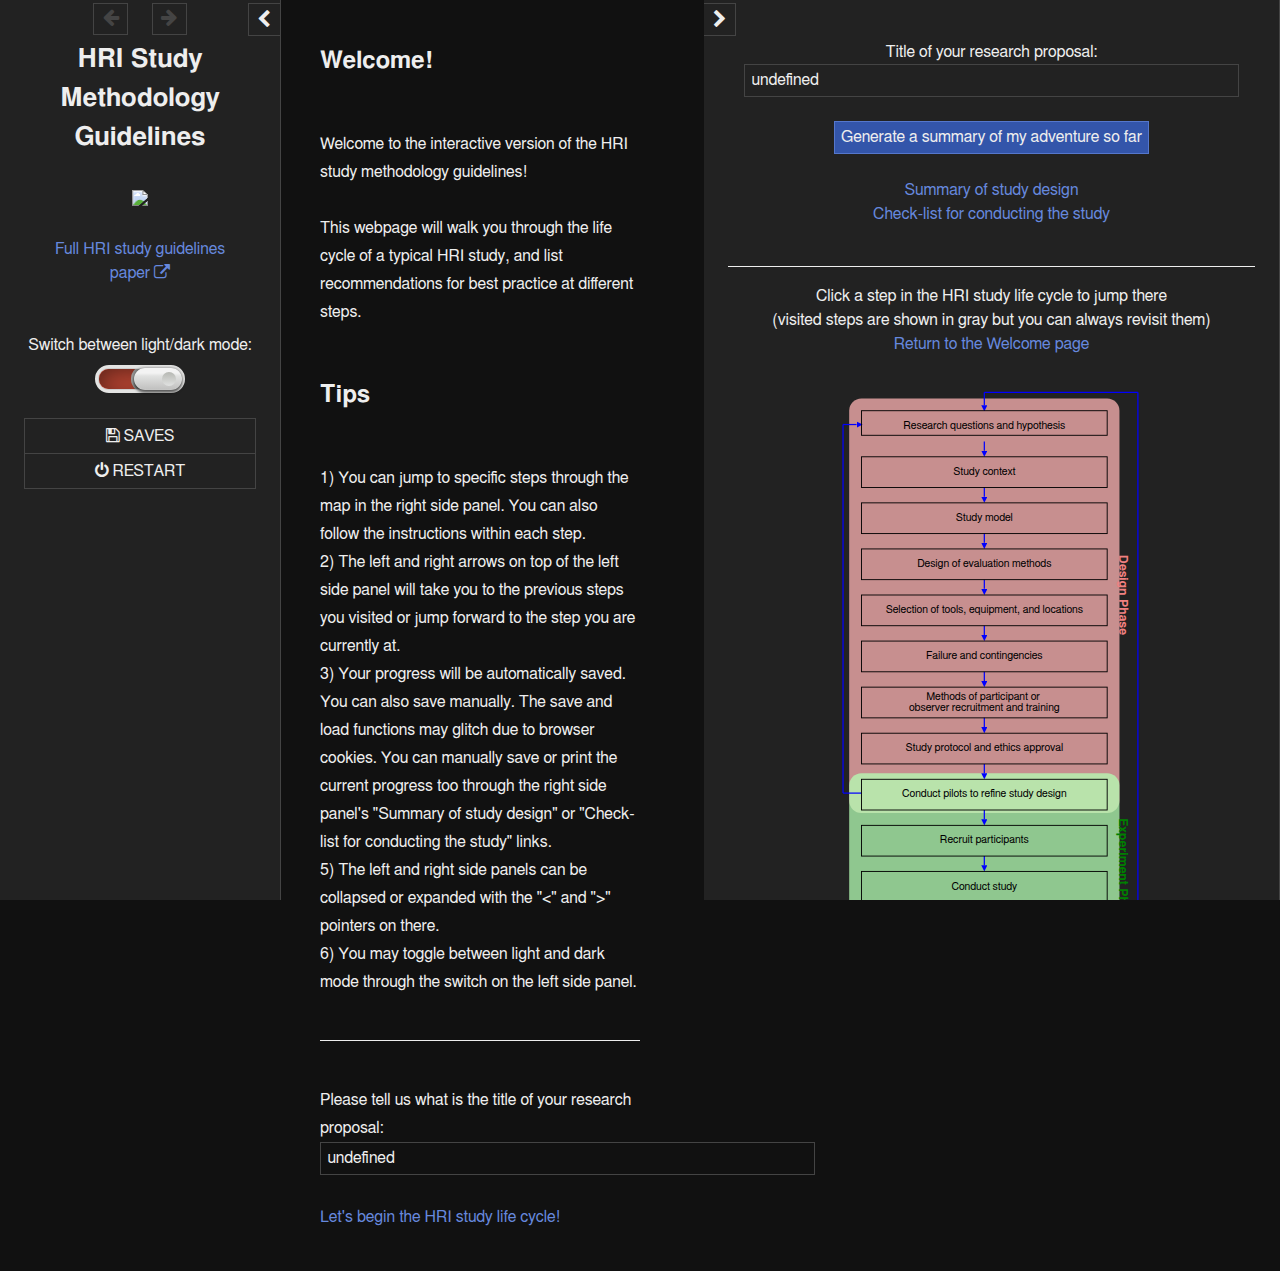
==== commit 96f09507: "update tips about saving and when to take notes" ====
--- a/index.html
+++ b/index.html
@@ -453,7 +453,7 @@
 	}
 });
 /* ToggleTheme JavaScript - End */
-</script><tw-passagedata pid="1" name="Hypothesis" tags="Design-Phase" position="401,98" size="200,100">&lt;h2&gt;Design Phase&lt;/h2&gt;
+</script><tw-passagedata pid="1" name="Hypothesis" tags="Design-Phase" position="402,98" size="200,100">&lt;h2&gt;Design Phase&lt;/h2&gt;
 &lt;h3&gt;Research question and hypothesis&lt;/h3&gt;
 1) A hypothesis is developed to allow experiments that elucidate specific aspects of the research question
 2) A hypothesis is a predictive statement stating how an experimental condition(s) is expected to affect a measured outcome(s)
@@ -461,7 +461,7 @@
 4) When constructing experiment hypotheses for HRI studies, it is useful to consider the various design factors can be altered to affect HRI
 5) To improve rigour, the experimenter may consider registering the hypotheses prior to conducing the study
 
-For detailed information and guidelines see [[Section 3.1|https://tianleimin.github.io/HRI-Methodology-Guidelines/main.html#x1-80003.1]] of the paper.
+For detailed information and guidelines see [[Section 3.1|https://tianleimin.github.io/HRI-Methodology-Guidelines/main.html#x1-70003.1]] of the paper.
 
 &lt;hr&gt;
 
@@ -483,7 +483,7 @@
 1) Identify appropriate location, scenario and other context of HRI
 2) Match between participants and users, study and application
 
-For detailed information and guidelines see [[Section 3.2|https://tianleimin.github.io/HRI-Methodology-Guidelines/main.html#x1-90003.2]] of the paper.
+For detailed information and guidelines see [[Section 3.2|https://tianleimin.github.io/HRI-Methodology-Guidelines/main.html#x1-80003.2]] of the paper.
 
 &lt;hr&gt;
 
@@ -511,7 +511,7 @@
 3) &#39;&#39;Mixed-Model designs&#39;&#39;: best used when researchers are seeking to assess both between and within-group effects. Mixed-model designs require a larger sample size and more research skill to implement correctly, but produce rigorous results.
 4) &#39;&#39;Control conditions&#39;&#39;: help to provide a comparison for the research condition of interest. In HRI studies, there are many options to benchmark the robot performance. A control may not be necessary in an initial study, but later studies that are looking to substantiate the claims in more detail should consider using one.
 
-For detailed information and guidelines see [[Section 4.1|https://tianleimin.github.io/HRI-Methodology-Guidelines/main.html#x1-130004.1]] of the paper.
+For detailed information and guidelines see [[Section 4.1|https://tianleimin.github.io/HRI-Methodology-Guidelines/main.html#x1-120004.1]] of the paper.
 
 &lt;hr&gt;
 
@@ -545,9 +545,9 @@
 7) &#39;&#39;Metric reliability&#39;&#39; captures the quality of the data with respect to measurement errors. Test-retest reliability, internal consistency reliability, inter-rater reliability, and intra-rater reliability are the common measures that are applicable to HRI studies.
 8) &#39;&#39;Validity&#39;&#39; is the extent to which the data-gathering tool measures the intended measurement. Face validity, content validity, and criterion validity are three important metrics to consider when exploring metric validity in the HRI setting.
 
-For detailed information and guidelines see [[Section 4.2|https://tianleimin.github.io/HRI-Methodology-Guidelines/main.html#x1-160004.2]] of the paper.
-
-For a summary of constructs and metrics see [[Table 2|https://tianleimin.github.io/HRI-Methodology-Guidelines/main.html#x1-18003r2]] of the paper.
+For detailed information and guidelines see [[Section 4.2|https://tianleimin.github.io/HRI-Methodology-Guidelines/main.html#x1-130004.2]] of the paper.
+
+For a summary of constructs and metrics see [[Table 2|https://tianleimin.github.io/HRI-Methodology-Guidelines/main.html#x1-16003r2]] of the paper.
 
 &lt;hr&gt;
 
@@ -572,7 +572,7 @@
 1) HRI studies can take place in the laboratory, in public, or online. Researchers should select the location that is appropriate to the hypothesis under investigation. They can also work incrementally, by first conducting studies in the laboratory then moving towards a more realistic setting. 
 2) When possible and feasible, it is best to use robot techniques and behaviours in trial that a robot can deliver on its own to avoid deception or assessment of effects that are not yet achievable. Instead, wizard of Oz is best used if the researcher must evaluate a technique that cannot be delivered on its own for the purpose of theoretical exploration, or the researcher is using the robot as an intentional avatar for experiments.
 
-For detailed information and guidelines see [[Section 4.3|https://tianleimin.github.io/HRI-Methodology-Guidelines/main.html#x1-200004.3]] of the paper.
+For detailed information and guidelines see [[Section 4.3|https://tianleimin.github.io/HRI-Methodology-Guidelines/main.html#x1-140004.3]] of the paper.
 
 &lt;hr&gt;
 
@@ -610,7 +610,7 @@
 3) Characteristics of the participants
 4) Non-intended robot errors due to lack of technical robustness and functionality
 
-For detailed information and guidelines see [[Section 6.2|https://tianleimin.github.io/HRI-Methodology-Guidelines/main.html#x1-440006.2]] of the paper.
+For detailed information and guidelines see [[Section 6.2|https://tianleimin.github.io/HRI-Methodology-Guidelines/main.html#x1-420006.2]] of the paper.
 
 &lt;hr&gt;
 
@@ -634,27 +634,27 @@
 5) Participant retention is important especially in longitudinal studies and participant drop-out should be reported
 6)  Participant preparation, such as training for teleoperators, should be noted in the study. Researchers should devise strategies to ensure that the participants are sufficiently trained
 
-For detailed information and guidelines see [[Section 5|https://tianleimin.github.io/HRI-Methodology-Guidelines/main.html#x1-270005]] of the paper.
-
-&lt;hr&gt;
-
-What type(s) of participants will your study include? (see [[Section 5.1|https://tianleimin.github.io/HRI-Methodology-Guidelines/main.html#x1-280005.1]] for more information on participant type)? &lt;&lt;click &quot;(?)&quot;&gt;&gt;&lt;&lt;toggleclass &quot;#hint21&quot; &quot;hidden&quot;&gt;&gt;&lt;&lt;/click&gt;&gt;&lt;div id=&quot;hint21&quot; class=&quot;hidden&quot;&gt;interactors, observers, WoZ operators, teleoperators, confederates&lt;/div&gt;
+For detailed information and guidelines see [[Section 5|https://tianleimin.github.io/HRI-Methodology-Guidelines/main.html#x1-250005]] of the paper.
+
+&lt;hr&gt;
+
+What type(s) of participants will your study include? (see [[Section 5.1|https://tianleimin.github.io/HRI-Methodology-Guidelines/main.html#x1-260005.1]] for more information on participant type)? &lt;&lt;click &quot;(?)&quot;&gt;&gt;&lt;&lt;toggleclass &quot;#hint21&quot; &quot;hidden&quot;&gt;&gt;&lt;&lt;/click&gt;&gt;&lt;div id=&quot;hint21&quot; class=&quot;hidden&quot;&gt;interactors, observers, WoZ operators, teleoperators, confederates&lt;/div&gt;
 &lt;&lt;textarea &quot;$parwho&quot; $parwho&gt;&gt;
 
-How many participants do you plan to recruit? (see [[Section 6.3.3|https://tianleimin.github.io/HRI-Methodology-Guidelines/main.html#x1-480006.3.3]] if you plan to perform small sample size studies)
+How many participants do you plan to recruit? (see [[Section 6.3.3|https://tianleimin.github.io/HRI-Methodology-Guidelines/main.html#x1-460006.3.3]] if you plan to perform small sample size studies)
 &lt;&lt;textarea &quot;$parnum&quot; $parnum&gt;&gt;
 
-How will the participants be allocated to groups? (see [[Section 5.2|https://tianleimin.github.io/HRI-Methodology-Guidelines/main.html#x1-290005.2]] for more information on participant selection) &lt;&lt;click &quot;(?)&quot;&gt;&gt;&lt;&lt;toggleclass &quot;#hint22&quot; &quot;hidden&quot;&gt;&gt;&lt;&lt;/click&gt;&gt;&lt;div id=&quot;hint22&quot; class=&quot;hidden&quot;&gt;single participant group or multiple groups? For multiple groups how is sampling, randomization, blinding and allocation concealment performed&lt;/div&gt;
+How will the participants be allocated to groups? (see [[Section 5.2|https://tianleimin.github.io/HRI-Methodology-Guidelines/main.html#x1-270005.2]] for more information on participant selection) &lt;&lt;click &quot;(?)&quot;&gt;&gt;&lt;&lt;toggleclass &quot;#hint22&quot; &quot;hidden&quot;&gt;&gt;&lt;&lt;/click&gt;&gt;&lt;div id=&quot;hint22&quot; class=&quot;hidden&quot;&gt;single participant group or multiple groups? For multiple groups how is sampling, randomization, blinding and allocation concealment performed&lt;/div&gt;
 &lt;&lt;textarea &quot;$parsel&quot; $parsel&gt;&gt;
 
-How will you recruit the participants? (see [[Section 5.3|https://tianleimin.github.io/HRI-Methodology-Guidelines/main.html#x1-330005.3]] and [[Table 3|https://tianleimin.github.io/HRI-Methodology-Guidelines/main.html#x1-33001r3]] for more information on participant recruitment)
+How will you recruit the participants? (see [[Section 5.3|https://tianleimin.github.io/HRI-Methodology-Guidelines/main.html#x1-310005.3]] and [[Table 3|https://tianleimin.github.io/HRI-Methodology-Guidelines/main.html#x1-31001r3]] for more information on participant recruitment)
 |Contacts:|&lt;&lt;checkbox &quot;$parcon&quot; &quot;no&quot; &quot;yes&quot; &#96;$parcon ? &#39;checked&#39; : &#39;&#39;&#96;&gt;&gt;|
 |Community groups, professional organizations:|&lt;&lt;checkbox &quot;$parcom&quot; &quot;no&quot; &quot;yes&quot; &#96;$parcom ? &#39;checked&#39; : &#39;&#39;&#96;&gt;&gt;|
 |Mailing list:|&lt;&lt;checkbox &quot;$parmai&quot; &quot;no&quot; &quot;yes&quot; &#96;$parmai ? &#39;checked&#39; : &#39;&#39;&#96;&gt;&gt;|
 |Volunteer banks:|&lt;&lt;checkbox &quot;$parvol&quot; &quot;no&quot; &quot;yes&quot; &#96;$parvol ? &#39;checked&#39; : &#39;&#39;&#96;&gt;&gt;|
 |Crowd-sourcing platforms:|&lt;&lt;checkbox &quot;$parcro&quot; &quot;no&quot; &quot;yes&quot; &#96;$parcro ? &#39;checked&#39; : &#39;&#39;&#96;&gt;&gt;|
 
-What preparation or training will you provide the participants with? (see [[Section 5.5|https://tianleimin.github.io/HRI-Methodology-Guidelines/main.html#x1-350005.5]] for more information on participant recruitment) &lt;&lt;click &quot;(?)&quot;&gt;&gt;&lt;&lt;toggleclass &quot;#hint23&quot; &quot;hidden&quot;&gt;&gt;&lt;&lt;/click&gt;&gt;&lt;div id=&quot;hint23&quot; class=&quot;hidden&quot;&gt;information, training, rater agreement&lt;/div&gt;
+What preparation or training will you provide the participants with? (see [[Section 5.5|https://tianleimin.github.io/HRI-Methodology-Guidelines/main.html#x1-330005.5]] for more information on participant recruitment) &lt;&lt;click &quot;(?)&quot;&gt;&gt;&lt;&lt;toggleclass &quot;#hint23&quot; &quot;hidden&quot;&gt;&gt;&lt;&lt;/click&gt;&gt;&lt;div id=&quot;hint23&quot; class=&quot;hidden&quot;&gt;information, training, rater agreement&lt;/div&gt;
 &lt;&lt;textarea &quot;$partra&quot; $partra&gt;&gt;
 
 &lt;hr&gt;
@@ -668,7 +668,7 @@
 2) Informed consent may not be possible for WoZ studies. Appropriate procedures need to be put in place to debrief the participants after the study
 3) Given HRI is an emerging field, there are many long term consequences of the experience that are unknown. Considerations need to be given to all possible participants, from interactors such as children vulnerable groups, to the researchers participating in the study
 
-For detailed information and guidelines see [[Section 5.6|https://tianleimin.github.io/HRI-Methodology-Guidelines/main.html#x1-360005.6]] and [[Section 5.7|https://tianleimin.github.io/HRI-Methodology-Guidelines/main.html#x1-400005.7]] of the paper.
+For detailed information and guidelines see [[Section 5.6|https://tianleimin.github.io/HRI-Methodology-Guidelines/main.html#x1-x1-340005.6]] and [[Section 5.7|https://tianleimin.github.io/HRI-Methodology-Guidelines/main.html#x1-380005.7]] of the paper.
 
 &lt;hr&gt;
 
@@ -683,7 +683,7 @@
 &lt;h3&gt;Conduct pilots to refine study design&lt;/h3&gt;
 In addition to the careful design and planning of a research study, researchers should aim to conduct a good pilot study prior to the main study. This will help them identify critical problems and deficiencies in the study protocol as well as plan and take all the corrective actions
 
-For detailed information and guidelines see [[Section 6.1|https://tianleimin.github.io/HRI-Methodology-Guidelines/main.html#x1-430006.1]] of the paper.
+For detailed information and guidelines see [[Section 6.1|https://tianleimin.github.io/HRI-Methodology-Guidelines/main.html#x1-410006.1]] of the paper.
 
 &lt;hr&gt;
 
@@ -703,7 +703,7 @@
 
 [[See a summary of your study design specified so far-&gt;Study Plan]]
 [[See a check-list for conducting your study-&gt;Check list]]
-</tw-passagedata><tw-passagedata pid="10" name="Conduct study" tags="Experiment-Phase" position="401,1600" size="200,100">&lt;h2&gt;Experiment Phase&lt;/h2&gt;
+</tw-passagedata><tw-passagedata pid="10" name="Conduct study" tags="Experiment-Phase" position="401,1599" size="200,100">&lt;h2&gt;Experiment Phase&lt;/h2&gt;
 &lt;h3&gt;Conduct study&lt;/h3&gt;
 Follow your designed methods to conduct the study
 [[Review study models-&gt;Study model]]
@@ -711,7 +711,7 @@
 &lt;hr&gt;
 
 Experiments conducted: &lt;&lt;checkbox &quot;$cond&quot; &quot;no&quot; &quot;yes&quot; &#96;$cond ? &#39;checked&#39; : &#39;&#39;&#96;&gt;&gt;
-Notes on the experimental process:
+Notes on the experimental process (to be filled in during experiments):
 &lt;&lt;textarea &quot;$condnote&quot; $condnote&gt;&gt;
 
 &lt;hr&gt;
@@ -719,7 +719,7 @@
 |This step is not applicable to my study|&lt;&lt;checkbox &quot;$condflag&quot; &quot;&quot; &quot;not applicable&quot; &#96;$condflag ? &#39;checked&#39; : &#39;&#39;&#96;&gt;&gt;|
 
 [[Next (collect measurements)-&gt;Collect measurements]]
-[[Previous (Recruit Participants)-&gt;Recruit Participants]]</tw-passagedata><tw-passagedata pid="11" name="Collect measurements" tags="Experiment-Phase" position="401,1750" size="200,100">&lt;h2&gt;Experiment Phase&lt;/h2&gt;
+[[Previous (Recruit Participants)-&gt;Recruit Participants]]</tw-passagedata><tw-passagedata pid="11" name="Collect measurements" tags="Experiment-Phase" position="402,1750" size="200,100">&lt;h2&gt;Experiment Phase&lt;/h2&gt;
 &lt;h3&gt;Collect measurements&lt;/h3&gt;
 Follow your designed methods to collect data
 [[Review evaluation methods-&gt;Design of evaluation methods]]
@@ -727,7 +727,7 @@
 &lt;hr&gt;
 
 Data collected: &lt;&lt;checkbox &quot;$col&quot; &quot;no&quot; &quot;yes&quot; &#96;$col ? &#39;checked&#39; : &#39;&#39;&#96;&gt;&gt;
-Notes on the data collection process:
+Notes on the data collection process (to be filled in during data collection):
 &lt;&lt;textarea &quot;$colnote&quot; $colnote&gt;&gt;
 
 &lt;hr&gt;
@@ -744,14 +744,14 @@
 # Small sample size studies: use the right statistical tests and visualization
 # Measurement scales
 
-For detailed information and guidelines see [[Section 6.3|https://tianleimin.github.io/HRI-Methodology-Guidelines/main.html#x1-450006.3]] of the paper.
+For detailed information and guidelines see [[Section 6.3|https://tianleimin.github.io/HRI-Methodology-Guidelines/main.html#x1-430006.3]] of the paper.
 
 &lt;hr&gt;
 
 Small sample? &lt;&lt;checkbox &quot;$annsml&quot; &quot;no&quot; &quot;yes&quot; &#96;$annsml ? &#39;checked&#39; : &#39;&#39;&#96;&gt;&gt;
 Data cleaning performed: &lt;&lt;checkbox &quot;$anncl&quot; &quot;no&quot; &quot;yes&quot; &#96;$anncl ? &#39;checked&#39; : &#39;&#39;&#96;&gt;&gt;
 Data visualization performed: &lt;&lt;checkbox &quot;$annviz&quot; &quot;no&quot; &quot;yes&quot; &#96;$annviz ? &#39;checked&#39; : &#39;&#39;&#96;&gt;&gt;
-Notes on data annotation and processing:
+Notes on data annotation and processing (to be filled in during data annotation and processing):
 &lt;&lt;textarea &quot;$annnote&quot; $annnote&gt;&gt;
 
 &lt;hr&gt;
@@ -759,7 +759,7 @@
 |This step is not applicable to my study|&lt;&lt;checkbox &quot;$annflag&quot; &quot;&quot; &quot;not applicable&quot; &#96;$annflag ? &#39;checked&#39; : &#39;&#39;&#96;&gt;&gt;|
 
 [[Next (evaluation)-&gt;Evaluate and analyse hypotheses]]
-[[Previous (Analysis phase)-&gt;Analysis phase]]</tw-passagedata><tw-passagedata pid="13" name="Evaluate and analyse hypotheses" tags="Analysis-Phase" position="400,2099" size="200,100">&lt;h2&gt;Analysis Phase&lt;/h2&gt;
+[[Previous (Analysis phase)-&gt;Analysis phase]]</tw-passagedata><tw-passagedata pid="13" name="Evaluate and analyse hypotheses" tags="Analysis-Phase" position="400,2097" size="200,100">&lt;h2&gt;Analysis Phase&lt;/h2&gt;
 &lt;h3&gt;Evaluate and analyze hypotheses&lt;/h3&gt;
 Researchers should not blindly apply statistical hypotheses tests, such as ANOVA, seeking for statistical significance. For a well-designed experiment, researchers should pay more attention to statistical power analysis that includes the relationship between the sample size and effect size. It is important to not only report p-values, but also, where possible, report confidence intervals and effect sizes
 # Hypothesis testing: standard parametric methods, post-hoc tests and corrections, non-parametric methods, robust statistical methods
@@ -767,13 +767,16 @@
 # Bayesian inference methods
 # Regression analysis
 
-For detailed information and guidelines see [[Section 6.4|https://tianleimin.github.io/HRI-Methodology-Guidelines/main.html#x1-490006.4]] of the paper.
+Decision flow chart for choosing the statistical method that best fits the characteristics of the data to be analyzed:
+&lt;img src=&quot;https://raw.githubusercontent.com/tianleimin/HRI-Methodology-Guidelines/master/StatisticsFlowChart.png&quot; width=&quot;600&quot;&gt;
+
+For detailed information and guidelines see [[Section 6.4|https://tianleimin.github.io/HRI-Methodology-Guidelines/main.html#x1-470006.4]] of the paper.
 
 &lt;hr&gt;
 
 Which statistical tests are you performing?
 &lt;&lt;textarea &quot;$anasta&quot; $anasta&gt;&gt;
-Notes on data analysis:
+Notes on data analysis (to be filled in during analysis):
 &lt;&lt;textarea &quot;$ananote&quot; $ananote&gt;&gt;
 
 &lt;hr&gt;
@@ -815,10 +818,15 @@
 Welcome to the interactive version of the HRI study methodology guidelines!
 
 This webpage will walk you through the life cycle of a typical HRI study, and list recommendations for best practice at different steps. 
-You can jump to specific steps through the map in the right side panel. You can also follow the instructions within each step. 
-The left and right arrows on top of the left side panel will take you to the previous steps you visited or jump forward to the step you are currently at. 
-Your progress will be automatically saved. You can also save manually. 
-The left and right side panels can be collapsed or expanded with the &quot;&lt;&quot; and &quot;&gt;&quot; pointers on there.
+
+&lt;h2&gt;Tips&lt;/h2&gt;
+1) You can jump to specific steps through the map in the right side panel. You can also follow the instructions within each step. 
+2) The left and right arrows on top of the left side panel will take you to the previous steps you visited or jump forward to the step you are currently at. 
+3) Your progress will be automatically saved. You can also save manually. The save and load functions may glitch due to browser cookies. You can manually save or print the current progress too through the right side panel&#39;s &quot;Summary of study design&quot; or &quot;Check-list for conducting the study&quot; links.
+5) The left and right side panels can be collapsed or expanded with the &quot;&lt;&quot; and &quot;&gt;&quot; pointers on there.
+6) You may toggle between light and dark mode through the switch on the left side panel.
+
+&lt;hr&gt;
 
 Please tell us what is the title of your research proposal: 
 &lt;&lt;textbox &quot;$StudyTitle&quot; $StudyTitle&gt;&gt;
@@ -833,17 +841,17 @@
 Time to move on to the experiment phase and conduct your HRI study!
 
 [[Next (recruit participants)-&gt;Recruit Participants]]
-[[Previous (Conduct pilots to refine study design)-&gt;Conduct pilots to refine study design]]</tw-passagedata><tw-passagedata pid="19" name="Recruit Participants" tags="Experiment-phase" position="399,1469" size="200,100">&lt;h2&gt;Experiment Phase&lt;/h2&gt;
+[[Previous (Conduct pilots to refine study design)-&gt;Conduct pilots to refine study design]]</tw-passagedata><tw-passagedata pid="19" name="Recruit Participants" tags="Experiment-phase" position="399,1467" size="200,100">&lt;h2&gt;Experiment Phase&lt;/h2&gt;
 &lt;h3&gt;Recruit participants&lt;/h3&gt;
 Follow your designed methods for recruiting participants
 [[Review recruitment methods-&gt;Participants]]
 
-For detailed information and guidelines see [[Section 5.3|https://tianleimin.github.io/HRI-Methodology-Guidelines/main.html#x1-330005.3]] and [[Section 5.4|https://tianleimin.github.io/HRI-Methodology-Guidelines/main.html#x1-340005.4]] of the paper.
+For detailed information and guidelines see [[Section 5.3|https://tianleimin.github.io/HRI-Methodology-Guidelines/main.html#x1-310005.3]] and [[Section 5.4|https://tianleimin.github.io/HRI-Methodology-Guidelines/main.html#x1-320005.4]] of the paper.
 
 &lt;hr&gt;
 
 Participants recruited: &lt;&lt;checkbox &quot;$rec&quot; &quot;no&quot; &quot;yes&quot; &#96;$rec ? &#39;checked&#39; : &#39;&#39;&#96;&gt;&gt;
-Notes on the recruitment process:
+Notes on the recruitment process (to be filled in after the recruitment):
 &lt;&lt;textarea &quot;$recnote&quot; $recnote&gt;&gt;
 
 &lt;hr&gt;
@@ -977,7 +985,7 @@
 [[Full HRI study guidelines paper|https://tianleimin.github.io/HRI-Methodology-Guidelines/main]] 
 
 &lt;&lt;ToggleTheme&gt;&gt;
-</tw-passagedata><tw-passagedata pid="24" name="StoryRightSidebar" tags="" position="905,98" size="100,100">Title of your research proposal: 
+</tw-passagedata><tw-passagedata pid="24" name="StoryRightSidebar" tags="" position="905,97" size="100,100">Title of your research proposal: 
 &lt;&lt;textbox &quot;$StudyTitle&quot; $StudyTitle&gt;&gt;
 
 &lt;&lt;button &quot;Generate a summary of my adventure so far&quot; &quot;Thanks&quot;&gt;&gt;&lt;&lt;/button&gt;&gt;
@@ -1221,7 +1229,7 @@
     &lt;div class=&quot;toggle_ellipse&quot;&gt;&lt;/div&gt;
   &lt;/div&gt;
 &lt;/div&gt;
-&lt;&lt;/widget&gt;&gt;</tw-passagedata><tw-passagedata pid="26" name="Study Plan" tags="" position="249,1601" size="100,100">&lt;h2&gt;Study Design&lt;/h2&gt;
+&lt;&lt;/widget&gt;&gt;</tw-passagedata><tw-passagedata pid="26" name="Study Plan" tags="" position="249,1600" size="100,100">&lt;h2&gt;Study Design&lt;/h2&gt;
 
 Below is a summary of the HRI study design you have specified so far, which you can copy or print to keep a record of your HRI study design at this point (Note: for a better view please hide the left and right side panels before printing)
 
@@ -1304,7 +1312,7 @@
 &lt;hr&gt;
 
 Generated by HRI study methodology guidelines (version 0.1): 
-https://tianleimin.github.io/HRI-Methodology-Guidelines/</tw-passagedata><tw-passagedata pid="27" name="Check list" tags="" position="251,1799" size="100,100">&lt;h2&gt;Check-list for conducting your HRI study&lt;/h2&gt;
+https://tianleimin.github.io/HRI-Methodology-Guidelines/</tw-passagedata><tw-passagedata pid="27" name="Check list" tags="" position="239,1798" size="100,100">&lt;h2&gt;Check-list for conducting your HRI study&lt;/h2&gt;
 
 Below is a check-list for you to follow when conducting your HRI study, which you can copy or print (Note: for a better view please hide the left and right side panels before printing)
 Best of luck with your research!
